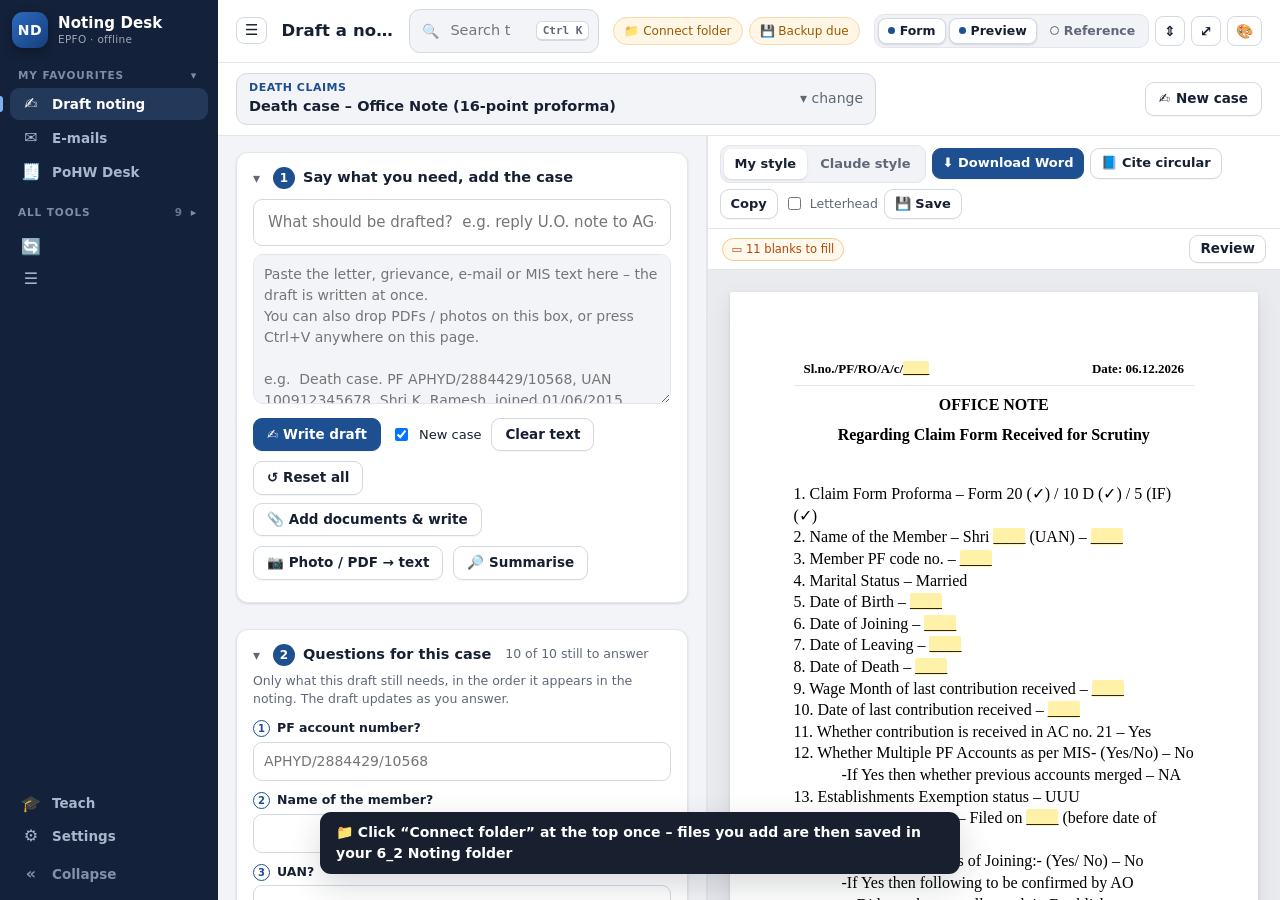
==== docs/Noting_Desk.html @ 1efc4e91 "Noting Desk iPhone app (PWA) with offline PC sync - Base: original Noting_Desk.html, unchanged, in s" ====
<!doctype html>
<html lang="en">
<head>
<meta charset="utf-8">
<meta name="viewport" content="width=device-width, initial-scale=1, viewport-fit=cover">
<meta name="theme-color" content="#173f7a">
<meta name="apple-mobile-web-app-capable" content="yes">
<meta name="mobile-web-app-capable" content="yes">
<meta name="apple-mobile-web-app-status-bar-style" content="default">
<meta name="apple-mobile-web-app-title" content="Noting Desk">
<meta name="format-detection" content="telephone=no">
<link rel="apple-touch-icon" href="icons/apple-touch-icon.png">
<link rel="icon" type="image/png" href="icons/icon-192.png">
<title>Noting Desk</title>
<style>
:root{
  --bg:#f3f1ec; --panel:#ffffff; --ink:#1d2433; --muted:#667085; --line:#dcd8cf;
  --accent:#1f4e79; --accent-2:#e8eef6; --ok:#1e7a4c; --warn:#a15c00; --chip:#f6f4ef;
  --paper:#ffffff; --paper-ink:#000;
}
@media (prefers-color-scheme: dark){
  :root:not([data-theme="light"]){
    --bg:#15181e; --panel:#1d2129; --ink:#e7e9ee; --muted:#9aa3b2; --line:#2e3440;
    --accent:#7fb0e6; --accent-2:#22324a; --ok:#5cc58f; --warn:#e3a54a; --chip:#252a34;
  }
}
:root[data-theme="dark"]{
  --bg:#15181e; --panel:#1d2129; --ink:#e7e9ee; --muted:#9aa3b2; --line:#2e3440;
  --accent:#7fb0e6; --accent-2:#22324a; --ok:#5cc58f; --warn:#e3a54a; --chip:#252a34;
}
*{box-sizing:border-box}
html,body{margin:0;height:100%}
body{background:var(--bg);color:var(--ink);font:14px/1.45 "Segoe UI",system-ui,-apple-system,Roboto,Arial,sans-serif}
button,input,select,textarea{font:inherit;color:inherit}
header.top{display:flex;align-items:center;gap:12px;padding:10px 16px;background:var(--panel);border-bottom:1px solid var(--line);position:sticky;top:0;z-index:20}
.brand{font-weight:700;letter-spacing:.2px;font-size:16px}
.brand small{display:block;font-weight:400;color:var(--muted);font-size:12px}
.modes{display:flex;gap:4px;background:var(--chip);border:1px solid var(--line);border-radius:10px;padding:3px;margin-left:auto}
.modes button{border:0;background:transparent;padding:6px 12px;border-radius:8px;cursor:pointer;color:var(--muted)}
.modes button.on{background:var(--panel);color:var(--ink);box-shadow:0 1px 2px rgba(0,0,0,.08);font-weight:600}
.iconbtn{border:1px solid var(--line);background:var(--panel);border-radius:8px;padding:6px 10px;cursor:pointer}
.app{display:grid;grid-template-columns:260px minmax(340px,1fr) minmax(420px,1.15fr);gap:0;height:calc(100vh - 57px)}
.app.ibbmode{display:none}
#nav{border-right:1px solid var(--line);overflow:auto;background:var(--panel);padding:10px}
#nav input{width:100%;padding:8px 10px;border:1px solid var(--line);border-radius:8px;background:var(--bg);margin-bottom:8px}
.cat{margin:8px 0 2px;font-size:11px;font-weight:700;text-transform:uppercase;letter-spacing:.6px;color:var(--muted)}
.tpl{display:block;width:100%;text-align:left;border:0;background:transparent;padding:6px 8px;border-radius:7px;cursor:pointer;font-size:13px}
.tpl:hover{background:var(--chip)}
.tpl.on{background:var(--accent-2);color:var(--accent);font-weight:600}
#formPane{overflow:auto;padding:14px 18px 90px}
#formPane h2{margin:0 0 2px;font-size:17px}
#formPane .desc{color:var(--muted);margin:0 0 12px;font-size:12.5px}
#form{display:grid;grid-template-columns:repeat(4,minmax(0,1fr));gap:10px 12px}
.fld{grid-column:span 4;min-width:0}
.fld.w-h{grid-column:span 2}.fld.w-q{grid-column:span 1}.fld.w-tq{grid-column:span 3}
.fld>label{display:block;font-size:12px;font-weight:600;color:var(--muted);margin-bottom:3px}
.fld .sh{color:var(--accent);margin-left:4px;font-size:9px;vertical-align:middle}
.fld input[type=text],.fld input[type=date],.fld input[type=number],.fld select,.fld textarea{width:100%;padding:7px 9px;border:1px solid var(--line);border-radius:7px;background:var(--panel)}
.fld textarea{min-height:62px;resize:vertical}
.fld textarea.auto{background:var(--bg)}
.autobar{display:flex;gap:6px;margin-top:3px}
.autobar button{font-size:11.5px;border:1px solid var(--line);background:var(--panel);border-radius:6px;padding:2px 8px;cursor:pointer;color:var(--muted)}
.chk{display:flex;gap:8px;align-items:flex-start;cursor:pointer;font-size:13px}
.chk input{margin-top:3px}
.multi{display:flex;flex-wrap:wrap;gap:6px 14px}
.rowsbox{border:1px solid var(--line);border-radius:8px;overflow:auto;background:var(--panel)}
.rowsbox table{border-collapse:collapse;width:100%;min-width:480px}
.rowsbox th{font-size:11px;text-align:left;color:var(--muted);font-weight:600;padding:5px 6px;background:var(--chip);border-bottom:1px solid var(--line)}
.rowsbox td{padding:3px 4px;border-bottom:1px solid var(--line);vertical-align:top}
.rowsbox td input,.rowsbox td textarea{width:100%;border:1px solid transparent;border-radius:5px;padding:5px 6px;background:transparent;min-width:70px}
.rowsbox td textarea{min-height:52px;min-width:180px}
.rowsbox td input:focus,.rowsbox td textarea:focus{border-color:var(--accent);outline:0;background:var(--panel)}
.rowsbox .rm{border:0;background:transparent;cursor:pointer;color:var(--muted);font-size:16px}
.addrow{margin:6px;border:1px dashed var(--line);background:transparent;border-radius:6px;padding:4px 10px;cursor:pointer;color:var(--accent)}
.preset{font-size:11.5px;margin-top:2px;width:100%;border:1px solid var(--line);border-radius:5px;background:var(--chip)}
.obs{border:1px solid var(--line);border-radius:8px;background:var(--panel);max-height:420px;overflow:auto}
.obs .it{padding:6px 9px;border-bottom:1px solid var(--line)}
.obs .it textarea{width:100%;margin-top:5px;min-height:50px;border:1px solid var(--line);border-radius:6px;padding:6px}
.obs .more{padding:8px}
.obs .more textarea{width:100%;min-height:54px;border:1px solid var(--line);border-radius:6px;padding:6px}
#prevPane{border-left:1px solid var(--line);display:flex;flex-direction:column;min-width:0;background:#e9e6df}
@media (prefers-color-scheme: dark){:root:not([data-theme="light"]) #prevPane{background:#0f1115}}
:root[data-theme="dark"] #prevPane{background:#0f1115}
.ptools{display:flex;gap:8px;align-items:center;padding:8px 12px;background:var(--panel);border-bottom:1px solid var(--line);flex-wrap:wrap}
.btn{border:1px solid var(--line);background:var(--panel);padding:7px 12px;border-radius:8px;cursor:pointer;font-weight:600}
.btn.pri{background:var(--accent);border-color:var(--accent);color:#fff}
:root[data-theme="dark"] .btn.pri{color:#0d1726}
@media (prefers-color-scheme: dark){:root:not([data-theme="light"]) .btn.pri{color:#0d1726}}
.banner{display:none;padding:7px 12px;background:#fff4e0;color:#7a4a00;font-size:12.5px;border-bottom:1px solid #f0d9a8}
.banner.show{display:flex;gap:10px;align-items:center}
.banner button{border:1px solid #d9b46a;background:#fff;border-radius:6px;padding:3px 8px;cursor:pointer}
.pscroll{overflow:auto;padding:18px;flex:1}
.page{background:var(--paper);color:var(--paper-ink);width:100%;max-width:794px;margin:0 auto;padding:60px 64px;box-shadow:0 1px 4px rgba(0,0,0,.18);font:12pt/1.35 "Times New Roman",Times,serif;outline:0;min-height:600px}
.page p{margin:0 0 6pt}
.page p.tight{margin:0}
.page .al-r{text-align:right}.page .al-c{text-align:center}.page .al-j{text-align:justify}
.page .b{font-weight:bold}.page .u{text-decoration:underline}
.page .fi{text-indent:.5in}
.page .ind{padding-left:.5in}
.page .sub{padding-left:1in;text-indent:-.5in}
.page .li{padding-left:.5in;text-indent:-.25in}
.page .li .num{display:inline-block;width:.25in;text-indent:0}
.page .lr{display:flex;justify-content:space-between;gap:20px}
.page table{border-collapse:collapse;width:100%;margin:4pt 0 8pt;font-size:11.5pt}
.page td{border:1px solid #000;padding:2px 5px;vertical-align:top}
.page td.th{font-weight:bold;text-align:center}
.page .pb{border-top:2px dashed #b7b0a3;margin:22px -64px;position:relative;height:0}
.page .pb::after{content:"page break";position:absolute;top:-9px;left:50%;transform:translateX(-50%);background:#fff;color:#8a8273;font:11px sans-serif;padding:0 6px}
.toast{position:fixed;bottom:22px;left:50%;transform:translateX(-50%);background:#1d2433;color:#fff;padding:8px 14px;border-radius:8px;opacity:0;transition:.25s;pointer-events:none;z-index:50}
.toast.show{opacity:1}
#mobNav,.mtabs{display:none}
dialog{border:1px solid var(--line);border-radius:12px;background:var(--panel);color:var(--ink);max-width:560px;width:92vw;padding:18px}
dialog::backdrop{background:rgba(0,0,0,.35)}
dialog.wide{max-width:780px}
.dyt{border-collapse:collapse;width:100%;font-size:13px;background:var(--panel);border:1px solid var(--line);border-radius:10px;overflow:hidden}.dyt th{text-align:left;font-size:11.5px;text-transform:uppercase;letter-spacing:.03em;color:var(--muted);padding:7px 8px;border-bottom:1px solid var(--line);background:var(--bg)}.dyt td{padding:6px 8px;border-bottom:1px solid var(--line);vertical-align:top}.dyt tr.nd td{border-top:2px solid var(--line)}
.dye td[contenteditable]:focus{outline:2px solid var(--accent);outline-offset:-2px;background:var(--bg)}.dyt .rm{border:0;background:none;color:var(--muted);font-size:16px;cursor:pointer}
.dystats{display:grid;grid-template-columns:repeat(auto-fit,minmax(130px,1fr));gap:10px;margin:0 0 6px}.dystats div{background:var(--panel);border:1px solid var(--line);border-radius:10px;padding:10px 12px}.dystats b{display:block;font-size:20px}.dystats span{font-size:12px;color:var(--muted)}
#dyBody h4{margin:18px 0 6px;font-size:14px}.dybar{display:grid;grid-template-columns:minmax(150px,300px) 1fr 90px;gap:10px;align-items:center;font-size:13px;margin:3px 0}.dyb{height:10px;background:var(--line);border-radius:6px;overflow:hidden}.dyb i{display:block;height:100%;background:var(--accent);border-radius:6px}.dyn{color:var(--muted);font-size:12.5px}
.midgrid{display:grid;grid-template-columns:110px 1fr 100px 1fr;gap:10px}.midr{display:flex;gap:10px;align-items:center;flex-wrap:wrap;padding:7px 0;border-bottom:1px solid var(--line)}.midr code{font:600 16px ui-monospace,Consolas,monospace;letter-spacing:.04em;background:var(--bg);padding:4px 8px;border-radius:6px;border:1px solid var(--line)}
.rjgrid{display:grid;grid-template-columns:1fr 1.05fr;gap:18px}.rjr{display:flex;gap:4px;align-items:flex-start}.rjb{flex:1;text-align:left;border:1px solid var(--line);background:var(--bg);color:var(--ink);border-radius:8px;padding:7px 9px;margin:2px 0;font-size:12.5px;cursor:pointer;line-height:1.35}.rjb:hover{border-color:var(--accent)}.rjr .rm{border:0;background:none;color:var(--muted);font-size:16px;cursor:pointer}
@media(max-width:760px){.rjgrid,.midgrid{grid-template-columns:1fr}.dybar{grid-template-columns:1fr 80px 70px}}

.lrow{display:flex;gap:8px;align-items:flex-start;border-bottom:1px solid var(--line);padding:6px 0;font-size:13px}
.selx select{width:100%}
.qcmd{width:100%;padding:9px 10px;border:1px solid var(--line);border-radius:8px;background:var(--bg);color:var(--ink);margin:0 0 8px;font-size:14px}
dialog label{display:block;font-size:12px;font-weight:600;color:var(--muted);margin:8px 0 3px}
dialog input,dialog textarea{width:100%;padding:7px 9px;border:1px solid var(--line);border-radius:7px;background:var(--bg)}
dialog textarea{min-height:140px;font-family:Consolas,monospace;font-size:12.5px}
.drow{display:flex;gap:8px;justify-content:flex-end;margin-top:14px;flex-wrap:wrap}
/* checks */
.page .blank{background:#fff1a8;border-radius:2px}
.fld.bad input,.fld.bad select,.fld.bad textarea{border-color:#d92d20!important;background:#fff6f5}
.fld.warn input,.fld.warn select,.fld.warn textarea{border-color:#dc8a00!important}
.fmsg{font-size:11.5px;margin-top:3px;color:#b54708}
.fmsg.err{color:#b42318}.fmsg.info{color:var(--muted)}
.chkbar{display:flex;align-items:center;gap:8px;padding:6px 12px;font-size:12.5px;border-bottom:1px solid var(--line);background:var(--panel);flex-wrap:wrap}
.chkbar .pill{padding:2px 9px;border-radius:999px;border:1px solid var(--line);background:var(--chip)}
.chkbar .pill.ok{color:var(--ok);border-color:#a6dcbf}
.chkbar .pill.w{color:#b54708;border-color:#f3c98b;background:#fff8ec}
.chkbar .pill.e{color:#b42318;border-color:#f5b5ae;background:#fff4f2}
.chkbar button{margin-left:auto}
#review{display:none;max-height:42vh;overflow:auto;background:var(--panel);border-bottom:1px solid var(--line);padding:8px 12px}
#review.show{display:block}
.ri{display:flex;gap:10px;align-items:flex-start;padding:7px 0;border-bottom:1px dashed var(--line);font-size:12.5px}
.ri .tag{flex:0 0 auto;font-size:10.5px;font-weight:700;text-transform:uppercase;padding:1px 6px;border-radius:5px;background:var(--chip);color:var(--muted)}
.ri .tag.e{background:#fee4e2;color:#b42318}.ri .tag.w{background:#fef0c7;color:#b54708}.ri .tag.g{background:#e0eaff;color:#2f4fb3}
.ri .body{flex:1;min-width:0}.ri .ctx{color:var(--muted);font-size:11.5px;margin-top:2px;word-break:break-word}
.ri button{flex:0 0 auto;font-size:11.5px;border:1px solid var(--line);background:var(--panel);border-radius:6px;padding:2px 8px;cursor:pointer}
.flash{animation:fl 1.4s}
@keyframes fl{0%,60%{background:#fff1a8}100%{background:transparent}}
/* history */
#hist{display:none;padding:14px 18px 100px;max-width:1100px;margin:0 auto}
#hist.show{display:block}
.htools{display:flex;gap:8px;flex-wrap:wrap;align-items:center}
.htools input,.htools select{padding:7px 9px;border:1px solid var(--line);border-radius:7px;background:var(--panel)}
.htools input[type=search]{flex:1;min-width:200px}
.hitem{display:flex;gap:12px;align-items:flex-start;padding:10px 0;border-bottom:1px solid var(--line)}
.hitem .when{flex:0 0 92px;font-size:12px;color:var(--muted)}
.hitem .what{flex:1;min-width:0}
.hitem .what b{display:block}
.hitem .what .meta{font-size:12px;color:var(--muted)}
.hitem .what .snip{font-size:12px;color:var(--muted);margin-top:3px;overflow:hidden;text-overflow:ellipsis;white-space:nowrap}
.hitem .acts{display:flex;gap:6px;flex-wrap:wrap}
.hitem .acts button{font-size:12px;padding:4px 9px}
.badge{font-size:10.5px;padding:1px 6px;border-radius:5px;background:var(--accent-2);color:var(--accent);margin-left:6px;font-weight:600}
@media (max-width:900px){.hitem{flex-wrap:wrap}.hitem .when{flex-basis:100%}}
/* IBB */
#ibb{display:none;padding:14px 18px 100px;max-width:1280px;margin:0 auto}
#ibb.show{display:block}
.card{background:var(--panel);border:1px solid var(--line);border-radius:12px;padding:14px;margin-bottom:14px}
.card h3{margin:0 0 10px;font-size:15px;display:flex;align-items:center;gap:10px;flex-wrap:wrap}
.grid4{display:grid;grid-template-columns:repeat(6,minmax(0,1fr));gap:10px}
.grid4 .fld{grid-column:span 1}
.grid4 .fld.w-2{grid-column:span 2}
.ibbt{overflow:auto}
.ibbt table{border-collapse:collapse;width:100%;min-width:860px;font-size:12.5px}
.ibbt th,.ibbt td{border:1px solid var(--line);padding:3px 5px;text-align:right;white-space:nowrap}
.ibbt th{background:var(--chip);font-size:11.5px;color:var(--muted);text-align:center}
.ibbt td.l{text-align:left}
.ibbt td input{width:100%;min-width:72px;border:0;background:transparent;text-align:right;padding:3px 2px}
.ibbt td input.rem{text-align:left;min-width:100px}
.ibbt td input:focus{outline:1px solid var(--accent);background:var(--panel)}
.ibbt tr.calc td{background:var(--chip);font-weight:600}
.ibbt td.ro{color:var(--muted)}
.rate{width:70px;padding:3px 6px;border:1px solid var(--line);border-radius:6px;background:var(--panel);text-align:right}
.sumgrid{display:flex;flex-wrap:wrap;gap:10px}
.stat{background:var(--chip);border:1px solid var(--line);border-radius:10px;padding:8px 12px;min-width:150px}
.stat b{display:block;font-size:18px}
.stat span{font-size:11.5px;color:var(--muted)}
.collapse{border:0;background:transparent;cursor:pointer;color:var(--accent);font-size:12.5px}
.hint{color:var(--muted);font-size:12px;margin:4px 0 0}
#styleSw{display:flex;gap:2px;background:var(--chip);border:1px solid var(--line);border-radius:9px;padding:2px}
#styleSw button{border:0;background:transparent;padding:6px 11px;border-radius:7px;cursor:pointer;color:var(--muted);font-size:13px}
#styleSw button.on{background:var(--accent);color:#fff;font-weight:600}
/* circular check */
#qAdv select{width:100%;padding:6px 8px;border:1px solid var(--line);border-radius:7px;background:var(--panel);color:var(--ink);margin-bottom:8px}
.advq{padding:6px 0;border-top:1px dashed var(--line)}.advql{font-size:13px;margin-bottom:4px}
.advq input{width:140px;padding:5px 7px;border:1px solid var(--line);border-radius:6px;background:var(--bg);color:var(--ink)}
.seg{display:flex;gap:4px}.seg.wrap{flex-wrap:wrap}.seg button{border:1px solid var(--line);background:var(--panel);color:var(--ink);border-radius:14px;padding:3px 11px;font-size:12.5px;cursor:pointer}.seg button.on{background:var(--accent);border-color:var(--accent);color:#fff}
#advRes{margin-top:10px}.advout{font-weight:600;padding:8px 10px;border-radius:8px;background:var(--chip);display:flex;gap:8px;align-items:center;flex-wrap:wrap}
.advout select{width:auto!important;margin:0!important}.o-approve{border-left:4px solid var(--ok)}.o-reject{border-left:4px solid var(--bad)}.o-return,.o-merit{border-left:4px solid var(--warn)}.o-eo,.o-oic,.o-transfer,.o-part{border-left:4px solid var(--accent)}
.advr{font-size:13px;padding-left:20px;margin:8px 0}.advr li{margin:4px 0}.cref{font-size:11px}.advrec{font-size:13px;font-style:italic;margin:6px 0}
#advEdit{width:100%;min-height:110px;margin-top:6px;padding:8px;border:1px solid var(--line);border-radius:8px;background:var(--bg);color:var(--ink);font:13px/1.45 inherit}
.advc{margin-top:8px;font-size:12.5px}.advc details,.libi{border:1px solid var(--line);border-radius:8px;padding:6px 9px;margin:6px 0;background:var(--bg)}.advc summary,.libi summary{cursor:pointer}.advc ul,.libi ul{margin:6px 0;padding-left:18px}.vrf{font-size:11px;color:var(--warn);border:1px solid var(--warn);border-radius:10px;padding:0 6px}
.libr{border-bottom:1px solid var(--line);padding:7px 2px;font-size:13.5px}.libr.core{background:var(--chip)}.libm{display:flex;gap:8px;font-size:11.5px;color:var(--muted);margin-bottom:2px}.libd{border:1px solid var(--line);border-radius:10px;padding:0 6px}.libk{color:var(--ok);font-weight:600}.libt{color:var(--ink);text-decoration:none}.libt:hover{text-decoration:underline;color:var(--accent)}.libo{font-size:11.5px;margin-left:6px}.libr details{margin-top:4px;font-size:12.5px}
#kbBox summary{cursor:pointer;font-weight:600;font-size:13.5px}.kbh{border-top:1px solid var(--line);padding:7px 0;font-size:13px}.kbh .kbm{display:flex;gap:8px;flex-wrap:wrap;font-size:11.5px;color:var(--muted);align-items:center}.kbh .kbt{font-weight:600}.kbh mark{background:#ffe08a;color:inherit;padding:0 1px;border-radius:2px}.kbh p{margin:3px 0;line-height:1.45}.kbk{border:1px solid var(--line);border-radius:10px;padding:0 6px}#dlgAddC .chip{display:inline-block;border:1px solid var(--line);border-radius:12px;padding:1px 8px;margin:0 4px 4px 0;font-size:12px;background:var(--chip)}#dlgAddC .chip a{color:var(--muted);text-decoration:none;margin-left:4px}#dlgAddC input,#dlgAddC select,#dlgAddC textarea{font:inherit}#dlgLib select{padding:5px 7px;border:1px solid var(--line);border-radius:7px;background:var(--panel);color:var(--ink)}
/* summary + OCR */
.btn.sm{padding:3px 9px;font-size:12px}
#qSum{display:none}#qSum h3{display:flex;align-items:center;gap:8px}
.smrow{display:grid;grid-template-columns:92px 1fr;gap:8px;padding:6px 0;border-top:1px solid var(--line);font-size:13px}
.smrow:first-child{border-top:0}.smrow ol,.smrow ul{margin:0;padding-left:18px}.smrow li{margin:2px 0}.smrow ul.smd{list-style:none;padding:0}
.smk{font-size:11.5px;font-weight:700;color:var(--muted);text-transform:uppercase;letter-spacing:.4px;padding-top:2px}
.smrow.warn span:last-child{color:var(--warn)}
.ocrdlg{width:min(860px,96vw);max-height:94vh;border:1px solid var(--line);border-radius:12px;background:var(--panel);color:var(--ink);padding:16px}
.ocrdlg::backdrop{background:rgba(0,0,0,.45)}
.ocrdrop{border:2px dashed var(--line);border-radius:10px;padding:10px;margin:8px 0}.ocrdrop.on{border-color:var(--accent);background:var(--accent-2)}
#ocrThumbs{display:flex;flex-wrap:wrap;gap:8px;margin-top:8px}
.othumb{border:1px solid var(--line);border-radius:8px;padding:4px;background:var(--bg);display:flex;flex-direction:column;align-items:center;gap:4px}
.otext{width:150px;height:110px;overflow:hidden;font-size:10.5px;line-height:1.3;color:var(--muted);background:var(--panel);padding:4px;border-radius:4px}
.othumb canvas{display:block;max-width:150px;max-height:150px;background:#fff}
.obar{display:flex;gap:4px;align-items:center;font-size:11.5px;color:var(--muted)}.obar button{border:1px solid var(--line);background:var(--panel);border-radius:6px;cursor:pointer;padding:1px 7px;color:var(--ink)}
.oprog{display:none;height:6px;background:var(--chip);border-radius:4px;overflow:hidden;margin:6px 0}.oprog i{display:block;height:100%;width:0;background:var(--accent);transition:width .2s}
#ocrOut{width:100%;min-height:200px;margin-top:8px;padding:9px;border:1px solid var(--line);border-radius:8px;background:var(--bg);color:var(--ink);font:13px/1.45 inherit;resize:vertical}
/* quick write */
#qw{display:flex;flex-direction:column;gap:12px;margin-bottom:12px}
.qcard{background:var(--panel);border:1px solid var(--line);border-radius:10px;padding:12px 14px}
.qcard h3{margin:0 0 8px;font-size:14.5px;display:flex;align-items:center;gap:8px}
.qcard h4{margin:14px 0 6px;font-size:12.5px;color:var(--muted);text-transform:uppercase;letter-spacing:.5px}
.qstep{display:inline-grid;place-items:center;width:22px;height:22px;border-radius:50%;background:var(--accent);color:#fff;font-size:12px;font-weight:700}
#qText{width:100%;min-height:130px;resize:vertical;padding:9px 10px;border:1px solid var(--line);border-radius:8px;background:var(--bg);color:var(--ink);font:13px/1.45 inherit}
.qrow{display:flex;align-items:center;gap:10px;flex-wrap:wrap;margin-top:8px}
#qFound{margin-top:8px;display:flex;flex-wrap:wrap;gap:5px;align-items:center}
.qchip{font-size:11.5px;border:1px solid var(--line);background:var(--chip);border-radius:20px;padding:2px 9px}
.qchip b{color:var(--accent);font-weight:600;margin-right:3px}
.qtype{display:flex;flex-wrap:wrap;gap:6px;align-items:baseline;margin-bottom:6px}
#qSel{width:100%;padding:6px 8px;border:1px solid var(--line);border-radius:7px;background:var(--panel);color:var(--ink)}
#qList,#qChoice{display:flex;flex-direction:column;gap:10px}
.fld.q>label{font-size:13px;color:var(--ink);font-weight:600;display:flex;gap:7px;align-items:baseline}
.fld.q .qn{flex:none;display:inline-grid;place-items:center;min-width:19px;height:19px;border-radius:50%;border:1px solid var(--accent);color:var(--accent);font-size:11px}
.fld.q.done .qn{background:var(--ok);border-color:var(--ok);color:#fff}
.fld.q.done>label{color:var(--muted);font-weight:500}
#qType,#qAsk{display:none}
/* collapsible panes (desktop only) */
.phead{display:none}
@media (min-width:901px){
  .app{transition:grid-template-columns .18s ease}
  .phead{display:flex;position:sticky;top:0;z-index:6;justify-content:flex-end;margin:-4px 0 4px;pointer-events:none}
  #formPane .phead{margin:-10px -14px 0 0}
  #prevPane .phead{position:static;margin:0;padding:3px 6px 0;background:var(--panel)}
  .pmin{pointer-events:auto;border:1px solid var(--line);background:var(--panel);color:var(--muted);border-radius:6px;font-size:11.5px;padding:2px 8px;cursor:pointer;white-space:nowrap}
  .pmin:hover{background:var(--chip);color:var(--ink)}
  .mini{padding:0!important;overflow:hidden!important;display:block!important;background:var(--chip)}
  .mini>*:not(.phead){display:none!important}
  .mini .phead{display:block;position:static;margin:0!important;padding:0;height:100%;pointer-events:auto;background:transparent}
  .mini .pmin{width:100%;height:100%;border:0;border-radius:0;background:transparent;writing-mode:vertical-rl;font-size:12.5px;font-weight:600;letter-spacing:.4px;color:var(--accent)}
  .mini .pmin:hover{background:var(--accent-2)}
}
@media (max-width:1100px){.app{grid-template-columns:220px 1fr 1fr}}
@media (max-width:900px){
  .app{display:block;height:auto}
  #nav{display:none}
  #mobNav{display:block;padding:10px 16px 0}
  #mobNav select{width:100%;padding:9px;border:1px solid var(--line);border-radius:8px;background:var(--panel)}
  .mtabs{display:flex;gap:4px;padding:10px 16px 0}
  .mtabs button{flex:1;padding:8px;border:1px solid var(--line);background:var(--panel);border-radius:8px;cursor:pointer}
  .mtabs button.on{background:var(--accent-2);color:var(--accent);font-weight:700;border-color:var(--accent)}
  #formPane{padding:12px 16px 90px}
  #prevPane{display:none;border-left:0;min-height:70vh}
  body.prev #formPane{display:none} body.prev #prevPane{display:flex}
  .page{padding:26px 20px;font-size:11pt}
  .page .pb{margin:22px -20px}
  #form{grid-template-columns:repeat(2,minmax(0,1fr))}
  .fld,.fld.w-tq{grid-column:span 2}.fld.w-h{grid-column:span 2}.fld.w-q{grid-column:span 1}
  .grid4{grid-template-columns:repeat(2,minmax(0,1fr))}
  .grid4 .fld.w-2{grid-column:span 2}
  .ptools{position:sticky;top:57px;z-index:5}
  header.top{flex-wrap:wrap}
  .brand small{display:none}
  #ibb{padding:12px 16px 100px}
}

/* ---- Circular Library hub ---- */
.hub input[type=checkbox]{width:auto;padding:0}.hub label{display:inline-block;margin:0;font-size:13px}.hub .wgrid label,.hub .wl{display:block}.hub .hubhead label{display:inline}.hub textarea{font-family:inherit;font-size:14px}
.hub{max-width:none;width:min(1040px,96vw);height:min(92vh,900px);max-height:94vh;border:1px solid var(--line);border-radius:14px;background:var(--bg);color:var(--ink);padding:0;overflow:hidden}.hub[open]{display:flex;flex-direction:column}.hub::backdrop{background:rgba(0,0,0,.5)}
.hubhead{display:flex;align-items:center;gap:12px;padding:12px 18px;background:var(--panel);border-bottom:1px solid var(--line);flex-wrap:wrap}.hubhead h2{margin:0;font-size:19px}
.fchip{font-size:12.5px;border-radius:999px;padding:4px 6px 4px 12px;display:flex;gap:8px;align-items:center}.fchip.ok{background:#e4f5ea;color:#14633a}.fchip.warn{background:#fff1d6;color:#8a5a00;padding:4px 10px}.fchip .lk{border:0;background:none;color:inherit;text-decoration:underline;cursor:pointer;font:inherit}
.hubtabs{display:flex;gap:6px;padding:10px 18px 0;background:var(--panel)}.hubtabs button{border:1px solid var(--line);border-bottom:0;background:var(--bg);color:var(--muted);padding:9px 16px;border-radius:10px 10px 0 0;font:600 14px inherit;cursor:pointer}.hubtabs button.on{background:var(--bg);color:var(--ink);box-shadow:0 2px 0 var(--bg)}
.hubnote{margin:10px 18px 0;padding:10px 12px;border-radius:10px;background:#fff1d6;color:#6d4700;font-size:13.5px}
.hubbody{flex:1;overflow:auto;padding:14px 18px 20px}
.srch{display:flex;gap:10px;align-items:center}.srch input{flex:1;padding:13px 14px;font-size:16px;border:2px solid var(--line);border-radius:12px;background:var(--panel);color:var(--ink)}.srch input:focus{outline:none;border-color:var(--accent)}
.seg{display:inline-flex;border:1px solid var(--line);border-radius:10px;overflow:hidden}.seg button{border:0;background:var(--panel);color:var(--muted);padding:10px 14px;font:600 13px inherit;cursor:pointer}.seg button.on{background:var(--accent);color:#fff}
.chips{display:flex;gap:6px;flex-wrap:wrap;margin:10px 0}.chips button{border:1px solid var(--line);background:var(--panel);color:var(--ink);border-radius:999px;padding:5px 11px;font-size:13px;cursor:pointer}.chips button i{font-style:normal;color:var(--muted);font-size:11.5px;margin-left:3px}.chips button.on{background:var(--accent);border-color:var(--accent);color:#fff}.chips button.on i{color:#dbe8f5}
.tools{align-items:center;gap:14px;font-size:13px;color:var(--muted)}.tools select{margin-left:4px;padding:6px 8px;border:1px solid var(--line);border-radius:8px;background:var(--panel);color:var(--ink)}.tog{display:inline-flex;align-items:center;gap:6px;cursor:pointer;white-space:nowrap}
.lc{display:flex;gap:12px;padding:12px;margin:8px 0;border:1px solid var(--line);border-radius:12px;background:var(--panel)}.lc.core{border-left:4px solid #2e8b57}
.lcd{min-width:54px;text-align:center;border-right:1px solid var(--line);padding-right:12px;display:flex;flex-direction:column;justify-content:center;color:var(--muted);font-size:11.5px;line-height:1.25}.lcd b{font-size:22px;color:var(--ink)}
.lcb{flex:1;min-width:0}.lct{font-weight:600;font-size:14.5px;line-height:1.4}.lcm{display:flex;gap:6px;flex-wrap:wrap;align-items:center;margin:5px 0;font-size:12px}.lca{display:flex;gap:6px;flex-wrap:wrap;align-items:center}
.pill{border:1px solid var(--line);border-radius:999px;padding:1px 8px;font-size:11.5px;color:var(--muted)}.pill.ok{background:#e4f5ea;color:#14633a;border-color:#bfe3cd}.pill.own{background:#e8f0fb;color:#1d4f7a;border-color:#c5d8f2}.mut{color:var(--muted);font-size:12px}
.kp summary{cursor:pointer;font-size:13px;color:var(--accent);margin-top:4px}.kp ul{margin:4px 0 0 18px;padding:0;font-size:13px}
.btn.big{padding:11px 18px;font-size:15px}.btn.sm{padding:5px 10px;font-size:12.5px}
.wz{max-width:820px;margin:0 auto}.wstep{display:flex;gap:14px;padding:14px 0;border-bottom:1px solid var(--line)}.wn{width:32px;height:32px;border-radius:50%;background:var(--accent);color:#fff;display:flex;align-items:center;justify-content:center;font-weight:700;flex:none}.wb{flex:1;min-width:0}.wb h3{margin:4px 0 4px;font-size:16px}
.drop{display:flex;gap:10px;align-items:center;flex-wrap:wrap;padding:16px;border:2px dashed var(--line);border-radius:12px;background:var(--panel)}.drop.on{border-color:var(--accent);background:var(--chip)}
.wf{display:flex;justify-content:space-between;gap:10px;padding:6px 10px;margin-top:6px;border:1px solid var(--line);border-radius:8px;font-size:13.5px;background:var(--panel)}.wf .lk{border:0;background:none;color:#b42318;cursor:pointer;text-decoration:underline}
.wb textarea,.wb input,.wb select{width:100%;padding:9px 10px;border:1px solid var(--line);border-radius:8px;background:var(--panel);color:var(--ink);font:inherit;box-sizing:border-box}
.wgrid{display:grid;grid-template-columns:2fr 1fr 1.3fr;gap:10px}.wgrid label,.wl{display:block;font-size:12.5px;font-weight:600;color:var(--muted)}.wgrid input,.wgrid select,.wl input,.wl textarea{margin-top:3px;font-weight:400}.wl{margin-top:10px}
.wmsg{margin-top:8px;font-size:14px}@media(max-width:700px){.wgrid{grid-template-columns:1fr}.lc{flex-direction:column}.lcd{flex-direction:row;gap:6px;border-right:0;padding:0;justify-content:flex-start;align-items:baseline}}
.lhwrap{margin:0 0 10px}.lh{display:block;max-width:100%;height:auto;margin:0 auto}.lhbox{border:1px solid var(--line);border-radius:10px;padding:8px 12px;margin:8px 0}
/* ---------- visual refresh ---------- */
:root{--shadow:0 1px 2px rgba(16,24,40,.06),0 4px 14px rgba(16,24,40,.06);--ring:0 0 0 3px color-mix(in srgb,var(--accent) 22%,transparent)}
header.top{box-shadow:0 1px 0 var(--line),0 6px 18px rgba(16,24,40,.05);gap:10px;flex-wrap:nowrap}
.brand{display:flex;align-items:center;gap:10px;white-space:nowrap}.brand::before{content:"ND";display:grid;place-items:center;width:32px;height:32px;border-radius:9px;background:var(--accent);color:#fff;font-size:12.5px;font-weight:800;letter-spacing:.5px;flex:none}
:root[data-theme="dark"] .brand::before{color:#0d1726}
.modes{overflow-x:auto;scrollbar-width:none;border-radius:12px;padding:4px;min-width:0}.modes::-webkit-scrollbar{display:none}
.modes button{white-space:nowrap;border-radius:9px;padding:7px 12px;font-weight:500;transition:background .15s,color .15s}.modes button:hover{color:var(--ink);background:color-mix(in srgb,var(--panel) 60%,transparent)}
.modes button.on{color:var(--accent);box-shadow:var(--shadow)}
.iconbtn{white-space:nowrap;border-radius:9px;padding:7px 11px;font-weight:500;transition:border-color .15s,background .15s}.iconbtn:hover{border-color:var(--accent);background:var(--accent-2)}
.btn{border-radius:9px;transition:border-color .15s,background .15s,transform .05s,box-shadow .15s}.btn:hover{border-color:var(--accent)}.btn:active{transform:translateY(1px)}
.btn.pri{box-shadow:0 1px 2px rgba(16,24,40,.18)}.btn.pri:hover{filter:brightness(1.08)}.btn:disabled{opacity:.55;cursor:default}
button:focus-visible,select:focus-visible,a:focus-visible{outline:0;box-shadow:var(--ring)}
input:focus,textarea:focus,select:focus{outline:0;border-color:var(--accent)!important;box-shadow:var(--ring)}
#page:focus,#page *:focus{box-shadow:none}
.qcard{border-radius:12px;box-shadow:var(--shadow);padding:14px 16px}.qcard+.qcard{margin-top:12px}
.qcmd{border:1.5px solid color-mix(in srgb,var(--accent) 45%,var(--line));font-weight:500;padding:11px 12px;border-radius:10px;background:var(--panel)}
.qcmd::placeholder{font-weight:400}
#nav{padding:12px 10px}.tpl{position:relative;border-radius:8px;padding:7px 10px;transition:background .12s}.tpl.on{box-shadow:inset 3px 0 0 var(--accent)}
.cat{margin:14px 0 4px;padding-left:4px}
.toast{bottom:26px;padding:10px 16px;border-radius:10px;box-shadow:0 8px 28px rgba(0,0,0,.25);font-weight:500;max-width:min(92vw,640px)}
dialog{border-radius:14px;box-shadow:0 24px 60px rgba(0,0,0,.28)}dialog::backdrop{background:rgba(15,20,30,.45);backdrop-filter:blur(2px)}
.hubtabs button.on{color:var(--accent)}
*{scrollbar-width:thin;scrollbar-color:color-mix(in srgb,var(--muted) 45%,transparent) transparent}
kbd{font:600 11px ui-monospace,Consolas,monospace;border:1px solid var(--line);border-bottom-width:2px;border-radius:5px;padding:1px 5px;background:var(--bg);color:var(--muted)}
.keys{display:flex;gap:14px;flex-wrap:wrap;font-size:12px;color:var(--muted);margin:10px 2px 0}
@media(max-width:1250px){.brand small{display:none}.iconbtn{padding:7px 9px}}
@media(min-width:901px){.app{height:calc(100vh - 65px)}}
@media(max-width:900px){header.top{flex-wrap:wrap}.modes{order:3;flex-basis:100%;margin-left:0}.brand{margin-right:auto}}
#dlgSet .tog{display:inline-flex;gap:6px;align-items:center}
/* ---- rejection reasons: sentence with blank boxes ---- */
.rjb{position:relative;font-size:12px!important;padding:8px 10px!important}.rjb.on{border-color:var(--accent)!important;background:var(--chip)!important;box-shadow:0 0 0 2px color-mix(in srgb,var(--accent) 22%,transparent)}
.rjn{display:inline-block;margin-left:6px;font-size:10.5px;font-weight:600;color:var(--accent);background:var(--panel);border:1px solid var(--line);border-radius:10px;padding:0 7px;white-space:nowrap}
.rjsent{font-size:15px;line-height:2.3;font-weight:500;letter-spacing:.01em;background:var(--bg);border:1px solid var(--line);border-radius:12px;padding:12px 16px;text-transform:uppercase}
.rjf{display:inline-flex;flex-direction:column;vertical-align:middle;line-height:1;margin:0 3px;text-transform:none}
.rjf small{font-size:9.5px;color:var(--muted);text-align:center;margin-top:2px;white-space:nowrap}
.rjin{font:inherit;font-size:15px!important;font-weight:600;text-align:center;padding:4px 6px!important;border:0!important;border-bottom:2px solid var(--accent)!important;border-radius:5px 5px 0 0!important;background:#fff6c8!important;color:#1a1a1a!important;width:auto;min-width:0}
.rjin:focus{outline:0;background:#ffeb85!important}.rjin::placeholder{font-weight:400;color:#9a8a3c;font-size:12px}
.rjempty{padding:26px 18px;border:1px dashed var(--line);border-radius:12px;color:var(--muted);font-size:13.5px;line-height:1.6}.rjempty b{color:var(--ink)}

/* ---- layout pass 2 ---- */
@media (min-width:1300px){
 #qList{display:grid!important;grid-template-columns:1fr 1fr;gap:12px 16px}
 #qList .fld.q{grid-column:auto}
 #qList .fld.q.w-f,#qList .fld.q:has(table),#qList .fld.q:has(textarea),#qList .fld.q:has(.opts),#qList .fld.q:has(.chk),#qList .fld.q.w-tq{grid-column:1/-1}
}
.fld.q>label{font-size:12.5px;margin-bottom:4px}
.fld.q .qn{min-width:17px;height:17px;font-size:10px}
.fld.q input[type=text],.fld.q input[type=date],.fld.q select,.fld.q textarea{padding:8px 10px;font-size:14px}
.fld.q.done input,.fld.q.done select{background:color-mix(in srgb,var(--ok) 7%,var(--panel))}
.qcard{border-radius:14px}
#qCmd{font-size:15px;padding:11px 14px}
.qrow .btn:not(.pri){background:transparent}
.btn{transition:background .12s,border-color .12s,transform .05s}.btn:active{transform:translateY(1px)}
header.top .btn{padding:6px 10px;font-size:13px}


/* =====================================================================
   NOTING DESK 2 — new shell & theme (layered over the engine styles)
   ===================================================================== */
body.nd2{
  --bg:#f3f4f7; --panel:#ffffff; --ink:#172033; --muted:#5f6878; --line:#e2e5eb; --line2:#d3d8e1;
  --accent:#1d4f91; --accent-2:#e8f0fb; --accent-ink:#0f3466; --ok:#167a48; --warn:#9a5a00; --bad:#b42318;
  --chip:#f1f3f7; --rail:#13213b; --rail-ink:#aab6cc; --hl:#fff3c4; --gold:#d99a1e;
  --r:12px; --sh:0 1px 2px rgba(16,24,40,.06),0 1px 3px rgba(16,24,40,.08); --sh2:0 12px 32px rgba(16,24,40,.16);
  font:14px/1.5 "Segoe UI Variable Text","Segoe UI",system-ui,-apple-system,Roboto,Arial,sans-serif;
  background:var(--bg);color:var(--ink);overflow:hidden
}
@media (prefers-color-scheme: dark){
  body.nd2:not([data-theme="light"]){--bg:#11151c;--panel:#1a1f29;--ink:#e6e9ef;--muted:#98a2b3;--line:#2a313d;--line2:#353d4b;--accent:#7fb0ee;--accent-2:#1f2f47;--accent-ink:#bcd6f7;--chip:#222937;--rail:#0b1220;--hl:#4a3f12}
}
body.nd2 *{scrollbar-width:thin;scrollbar-color:#c3c9d4 transparent}
body.nd2 header.top,body.nd2 #mobNav,body.nd2 #nav,body.nd2 .pmin,body.nd2 .phead{display:none!important}

/* ---------- shell ---------- */
#shell{display:grid;grid-template-columns:78px 1fr;height:100vh}
#rail{background:var(--rail);display:flex;flex-direction:column;align-items:stretch;padding:10px 6px;gap:2px;overflow:auto}
#rail .logo{width:40px;height:40px;margin:2px auto 12px;border-radius:11px;background:linear-gradient(135deg,#2c6ac0,#173f7a);color:#fff;font-weight:800;font-size:15px;line-height:40px;text-align:center;letter-spacing:.5px;box-shadow:0 4px 12px rgba(0,0,0,.3)}
#rail button{border:0;background:transparent;color:var(--rail-ink);border-radius:10px;padding:8px 2px 7px;cursor:pointer;display:flex;flex-direction:column;align-items:center;gap:2px;font-family:inherit;font-weight:600;font-size:11px;line-height:1.15;position:relative}
#rail button i{font-style:normal;font-size:19px;line-height:1;filter:saturate(.85)}
#rail button:hover{background:rgba(255,255,255,.07);color:#fff}
#rail button.on{background:rgba(127,176,238,.16);color:#fff}
#rail button.on::before{content:"";position:absolute;left:-6px;top:10px;bottom:10px;width:3px;border-radius:0 3px 3px 0;background:#7fb0ee}
#rail .sp{flex:1}
#rail .badge{position:absolute;top:3px;right:9px;background:var(--gold);color:#1b1300;border-radius:9px;font-weight:700;font-size:10px;line-height:16px;min-width:16px;padding:0 4px}
#mainCol{display:flex;flex-direction:column;min-width:0;height:100vh}
#topbar{display:flex;align-items:center;gap:14px;padding:9px 18px;background:var(--panel);border-bottom:1px solid var(--line);min-height:58px;position:relative;z-index:30}
.tb-title{min-width:150px}
.tb-title b{display:block;font-size:16.5px;letter-spacing:.1px}
.tb-title small{display:block;color:var(--muted);font-size:12px;margin-top:-1px}
#gsWrap{flex:1;max-width:760px;margin:0 auto;position:relative}
#gs{width:100%;padding:10px 74px 10px 40px;border:1px solid var(--line2);border-radius:11px;background:var(--bg);font-size:14.5px;outline:0;transition:.15s}
#gs:focus{background:var(--panel);border-color:var(--accent);box-shadow:0 0 0 4px var(--accent-2)}
.gsi{position:absolute;left:13px;top:50%;transform:translateY(-50%);opacity:.6;pointer-events:none}
#gsWrap>kbd{position:absolute;right:10px;top:50%;transform:translateY(-50%);font-weight:600;font-size:11px;color:var(--muted);background:var(--panel);border:1px solid var(--line2);border-bottom-width:2px;border-radius:6px;padding:2px 6px;pointer-events:none}
#gsPanel{position:absolute;left:0;right:0;top:calc(100% + 6px);background:var(--panel);border:1px solid var(--line2);border-radius:14px;box-shadow:var(--sh2);max-height:min(72vh,640px);overflow:auto;padding:6px}
#gsPanel .gsg{font-weight:700;font-size:10.5px;text-transform:uppercase;letter-spacing:.7px;color:var(--muted);padding:9px 10px 4px}
#gsPanel .gsr{display:flex;align-items:flex-start;gap:10px;padding:8px 10px;border-radius:9px;cursor:pointer}
#gsPanel .gsr.on,#gsPanel .gsr:hover{background:var(--accent-2)}
#gsPanel .gsr .ic{width:26px;height:26px;border-radius:7px;background:var(--chip);display:grid;place-items:center;flex:none;font-size:14px}
#gsPanel .gsr .tx{flex:1;min-width:0}
#gsPanel .gsr .t1{font-weight:600;white-space:nowrap;overflow:hidden;text-overflow:ellipsis}
#gsPanel .gsr .t2{color:var(--muted);font-size:12.5px;display:-webkit-box;-webkit-line-clamp:2;-webkit-box-orient:vertical;overflow:hidden}
#gsPanel .gsr .act{flex:none;display:flex;gap:4px;align-self:center}
#gsPanel .gsfoot{display:flex;gap:14px;color:var(--muted);font-size:11.5px;padding:8px 10px 4px;border-top:1px solid var(--line);margin-top:4px}
#gsPanel mark,.cv mark,.cd mark{background:var(--hl);color:inherit;border-radius:2px;padding:0 1px}
#tbChips{display:flex;gap:6px;align-items:center}
.chipx{display:inline-flex;align-items:center;gap:6px;border:1px solid var(--line);background:var(--chip);border-radius:20px;padding:4px 10px;font-size:12px;color:var(--muted);white-space:nowrap;cursor:default}
.chipx.ok{color:var(--ok);background:#e9f7ef;border-color:#c3e8d2}
.chipx.warn{color:var(--warn);background:#fff6e5;border-color:#f3dcae;cursor:pointer}
.dot{width:7px;height:7px;border-radius:50%;background:currentColor;display:inline-block}

#views{flex:1;min-height:0;position:relative}
.view{display:none;height:100%;overflow:auto}
.view.on{display:block}
#vDraft.on{display:flex;flex-direction:column;overflow:hidden}

/* ---------- common controls ---------- */
body.nd2 .btn{border:1px solid var(--line2);background:var(--panel);color:var(--ink);border-radius:9px;padding:7px 13px;font-weight:600;font-size:13.5px;cursor:pointer;transition:background .12s,border-color .12s;box-shadow:0 1px 1px rgba(16,24,40,.04);text-decoration:none;display:inline-flex;align-items:center;gap:6px;line-height:1.3}
body.nd2 .btn:hover{border-color:#b7c0ce;background:#fafbfc}
body.nd2 .btn.pri{background:var(--accent);border-color:var(--accent);color:#fff}
body.nd2 .btn.pri:hover{background:#174379}
body.nd2 .btn.sm{padding:4px 10px;font-size:12.5px;border-radius:8px}
body.nd2 .btn.ghost{border-color:transparent;background:transparent;box-shadow:none}
body.nd2 .btn.ghost:hover{background:var(--chip)}
body.nd2 .btn:disabled{opacity:.5;cursor:default}
body.nd2 .btn.ok{background:#e9f7ef;border-color:#bfe3cf;color:var(--ok)}
body.nd2 .hint{color:var(--muted);font-size:12.5px}
body.nd2 input[type=text],body.nd2 input[type=search],body.nd2 input[type=date],body.nd2 input[type=number],body.nd2 select,body.nd2 textarea{border:1px solid var(--line2);border-radius:9px;background:var(--panel);color:var(--ink);padding:7px 10px}
body.nd2 input:focus,body.nd2 select:focus,body.nd2 textarea:focus{outline:0;border-color:var(--accent);box-shadow:0 0 0 3px var(--accent-2)}
.seg2{display:inline-flex;background:var(--chip);border:1px solid var(--line);border-radius:10px;padding:3px;gap:2px}
.seg2 button{border:0;background:transparent;padding:5px 12px;border-radius:7px;cursor:pointer;color:var(--muted);font-weight:600;font-size:13px}
.seg2 button.on{background:var(--panel);color:var(--ink);box-shadow:var(--sh)}
.pill2{display:inline-flex;align-items:center;gap:4px;font-size:11.5px;font-weight:600;padding:2px 8px;border-radius:20px;background:var(--chip);color:var(--muted);border:1px solid var(--line)}
.pill2.b{background:var(--accent-2);color:var(--accent-ink);border-color:#cfe0f6}
.pill2.g{background:#e9f7ef;color:var(--ok);border-color:#c3e8d2}
.pill2.y{background:#fff6e5;color:var(--warn);border-color:#f3dcae}
.empty{padding:40px 20px;text-align:center;color:var(--muted)}
.empty b{display:block;color:var(--ink);font-size:15px;margin-bottom:4px}

/* ---------- DRAFT view ---------- */
.dhead{display:flex;align-items:center;gap:12px;padding:10px 18px;background:var(--panel);border-bottom:1px solid var(--line);flex-wrap:wrap}
.tplbtn{display:flex;align-items:center;gap:10px;border:1px solid var(--line2);background:var(--bg);border-radius:11px;padding:6px 12px;cursor:pointer;text-align:left;min-width:0;max-width:640px;flex:1}
.tplbtn:hover{border-color:var(--accent)}
.tplbtn .tx{min-width:0;flex:1}
.tplbtn small{display:block;font-size:11px;font-weight:700;letter-spacing:.5px;text-transform:uppercase;color:var(--accent)}
.tplbtn b{display:block;white-space:nowrap;overflow:hidden;text-overflow:ellipsis;font-size:14.5px}
.tplbtn i{font-style:normal;color:var(--muted)}
.dhead .dact{display:flex;gap:8px;margin-left:auto;align-items:center}
body.nd2 .app{display:grid!important;grid-template-columns:minmax(360px,.92fr) minmax(460px,1.08fr)!important;height:auto!important;flex:1;min-height:0;transition:none}
body.nd2 #formPane{overflow:auto;padding:16px 18px 90px;border-right:1px solid var(--line);background:var(--bg)}
body.nd2 #prevPane{display:flex;flex-direction:column;min-width:0;min-height:0;background:#e9ebef;position:relative}
@media (prefers-color-scheme: dark){body.nd2:not([data-theme="light"]) #prevPane{background:#0e1218}}
body.nd2 .qcard{background:var(--panel);border:1px solid var(--line);border-radius:var(--r);box-shadow:var(--sh);padding:14px 16px;margin:0 0 14px}
body.nd2 .qcard h3{font-size:14.5px;display:flex;align-items:center;gap:8px;margin:0 0 10px}
body.nd2 .qstep{background:var(--accent);color:#fff;width:22px;height:22px;border-radius:50%;display:inline-grid;place-items:center;font-size:12px;flex:none}
body.nd2 #qText{min-height:150px;border-radius:10px;background:var(--bg)}
body.nd2 #qText.drop{border-color:var(--accent);background:var(--accent-2);box-shadow:0 0 0 4px var(--accent-2)}
body.nd2 .keys{display:flex;flex-wrap:wrap;gap:6px 14px;color:var(--muted);font-size:12px;margin:6px 2px}
body.nd2 kbd{font-weight:600;font-size:11px;background:var(--panel);border:1px solid var(--line2);border-bottom-width:2px;border-radius:5px;padding:1px 5px}
body.nd2 .ptools{display:flex;flex-wrap:wrap;align-items:center;gap:6px;padding:9px 12px;background:var(--panel);border-bottom:1px solid var(--line)}
body.nd2 .ptools #pHint{display:none}
body.nd2 #styleSw{display:inline-flex;background:var(--chip);border:1px solid var(--line);border-radius:10px;padding:3px}
body.nd2 #styleSw button{border:0;background:transparent;border-radius:7px;padding:5px 11px;font-weight:600;color:var(--muted);cursor:pointer}
body.nd2 #styleSw button.on{background:var(--panel);color:var(--ink);box-shadow:var(--sh)}
body.nd2 .chkbar{padding:6px 14px;background:var(--panel);border-bottom:1px solid var(--line)}
.docwrap{flex:1;min-height:0;display:flex;position:relative}
body.nd2 .pscroll{flex:1;overflow:auto;padding:22px 22px 80px}
body.nd2 .page{box-shadow:0 1px 3px rgba(0,0,0,.12),0 8px 24px rgba(0,0,0,.08);border-radius:2px}
#btnCite{position:relative}
#btnCite .n{background:var(--gold);color:#1b1300;border-radius:9px;font-size:11px;padding:0 6px;line-height:17px}

/* ---------- cite drawer ---------- */
#citeDrawer{grid-column:1;grid-row:1;border-right:1px solid var(--line);background:var(--panel);display:none;flex-direction:column;min-height:0;overflow:hidden}
body.nd2 .app.citing #formPane{display:none}
#citeDrawer.on{display:flex}
.cdh{display:flex;align-items:center;gap:8px;padding:12px 14px;border-bottom:1px solid var(--line)}
.cdh b{font-size:15px}
.cdh .x{margin-left:auto}
.cdb{flex:1;overflow:auto;padding:10px 14px 30px}
.cds{font-weight:700;font-size:10.5px;text-transform:uppercase;letter-spacing:.7px;color:var(--muted);margin:14px 0 6px;display:flex;align-items:center;gap:6px}
.cds:first-child{margin-top:2px}
.cq{position:sticky;top:-10px;background:var(--panel);padding:8px 0 6px;z-index:2}
.cq input{width:100%;padding:9px 12px!important}
.ccard{border:1px solid var(--line);border-radius:10px;padding:10px 11px;margin:0 0 8px;background:var(--panel)}
.ccard:hover{border-color:var(--line2);box-shadow:var(--sh)}
.ccard .h{display:flex;gap:8px;align-items:flex-start}
.ccard .t{font-weight:600;font-size:13.2px;line-height:1.35;flex:1}
.ccard .m{display:flex;flex-wrap:wrap;gap:5px;margin:5px 0 0;font-size:11.5px;color:var(--muted);align-items:center}
.ccard .s{font-size:12.6px;color:var(--ink);margin:6px 0 0;line-height:1.45}
.ccard .s.mut{color:var(--muted)}
.ccard .a{display:flex;flex-wrap:wrap;gap:6px;margin-top:8px}
.ccard .kp{margin:6px 0 0;padding:0;list-style:none}
.ccard .kp li{display:flex;gap:8px;align-items:flex-start;font-size:12.5px;padding:6px 7px;border-radius:7px;line-height:1.4}
.ccard .kp li:hover{background:var(--bg)}
.ccard .kp li span{flex:1}
.ccard.cited{border-color:#bfe3cf;background:#f6fcf8}
.citem{border:1px solid #bfe3cf;background:#f6fcf8;border-radius:10px;padding:8px 10px;margin:0 0 8px}
@media (prefers-color-scheme: dark){body.nd2:not([data-theme="light"]) .citem,body.nd2:not([data-theme="light"]) .ccard.cited{background:#16261d;border-color:#2b5a3d}}
.citem .l{font-weight:600;font-size:12.5px;display:flex;gap:6px;align-items:flex-start}
.citem .l span{flex:1}
.citem textarea{width:100%;min-height:60px;margin-top:6px;font-size:12.8px;border-radius:8px}
.citem .pv{font-size:12px;color:var(--muted);margin-top:4px;font-style:italic}
.cform{display:flex;gap:6px;align-items:center;flex-wrap:wrap;font-size:12.5px;color:var(--muted);margin:2px 0 8px}
.cform select{padding:4px 8px!important;font-size:12.5px}

/* ---------- CIRCULARS view ---------- */
#vCirc.on,#vOrd.on,#vMail.on,#vSport.on{display:grid;grid-template-columns:250px minmax(340px,1fr) minmax(380px,1.05fr);overflow:hidden}
.cf{border-right:1px solid var(--line);background:var(--panel);overflow:auto;padding:14px}
.cf h4{font-weight:700;font-size:10.5px;text-transform:uppercase;letter-spacing:.7px;color:var(--muted);margin:16px 0 6px}
.cf h4:first-of-type{margin-top:4px}
.cf .fl{display:flex;flex-direction:column;gap:1px}
.cf .fl button{display:flex;justify-content:space-between;align-items:center;border:0;background:transparent;text-align:left;padding:6px 9px;border-radius:8px;cursor:pointer;font-size:13.2px;color:var(--ink)}
.cf .fl button i{font-style:normal;color:var(--muted);font-size:11.5px}
.cf .fl button:hover{background:var(--chip)}
.cf .fl button.on{background:var(--accent-2);color:var(--accent-ink);font-weight:600}
.cf select{width:100%}
.cadd{width:100%;justify-content:center;padding:11px!important;font-size:14px!important;border-radius:11px!important}
.fold{margin-top:14px;border:1px dashed var(--line2);border-radius:10px;padding:10px;font-size:12.5px;color:var(--muted)}
.fold b{color:var(--ink);display:block;margin-bottom:3px}
.cl{display:flex;flex-direction:column;min-height:0;border-right:1px solid var(--line)}
.clh{padding:12px 14px 8px;background:var(--bg);border-bottom:1px solid var(--line)}
.clh .row{display:flex;gap:8px;align-items:center}
.clh input{flex:1;padding:10px 12px!important;font-size:14.5px}
.clh .meta{display:flex;justify-content:space-between;align-items:center;margin-top:7px;font-size:12px;color:var(--muted);gap:8px}
.clist{flex:1;overflow:auto;padding:8px 10px 40px}
.ci{display:flex;gap:11px;padding:10px 10px;border-radius:10px;cursor:pointer;border:1px solid transparent;margin-bottom:2px}
.ci:hover{background:var(--panel);border-color:var(--line)}
.ci.on{background:var(--panel);border-color:var(--accent);box-shadow:0 0 0 3px var(--accent-2)}
.ci .d{width:44px;flex:none;text-align:center;line-height:1.05;padding-top:2px}
.ci .d b{display:block;font-size:17px}
.ci .d span{display:block;font-size:10.5px;color:var(--muted);text-transform:uppercase;letter-spacing:.3px}
.ci .b{flex:1;min-width:0}
.ci .t{font-weight:600;font-size:13.4px;line-height:1.35}
.ci .m{display:flex;flex-wrap:wrap;gap:5px;margin-top:4px;align-items:center}
.ci .sn{font-size:12.3px;color:var(--muted);margin-top:4px;line-height:1.42;display:-webkit-box;-webkit-line-clamp:3;-webkit-box-orient:vertical;overflow:hidden}
.ci .m .no{font-size:11.5px;color:var(--muted)}
.cv{overflow:auto;background:var(--panel);padding:0}
.cvh{position:sticky;top:0;background:var(--panel);border-bottom:1px solid var(--line);padding:16px 20px 12px;z-index:3}
.cvh .t{font-size:17px;font-weight:700;line-height:1.35;margin:6px 0 4px}
.cvh .m{display:flex;flex-wrap:wrap;gap:6px;align-items:center;font-size:12.5px;color:var(--muted)}
.cvh .a{display:flex;flex-wrap:wrap;gap:8px;margin-top:12px}
.cvb{padding:14px 20px 60px}
.cvb h5{font-weight:700;font-size:10.5px;text-transform:uppercase;letter-spacing:.7px;color:var(--muted);margin:16px 0 8px;display:flex;gap:8px;align-items:center}
.kpl{list-style:none;margin:0;padding:0}
.kpl li{display:flex;gap:10px;align-items:flex-start;padding:9px 10px;border:1px solid var(--line);border-radius:10px;margin-bottom:7px;font-size:13.4px;line-height:1.5}
.kpl li span{flex:1}
.cvtxt{font:13px/1.65 Georgia,"Times New Roman",serif;white-space:pre-wrap;color:var(--ink);background:var(--bg);border-radius:10px;padding:14px 16px;border:1px solid var(--line)}
.cvtxt .pg{display:block;font:700 10.5px "Segoe UI",sans-serif;color:var(--muted);letter-spacing:.6px;text-transform:uppercase;margin:12px 0 4px;border-top:1px dashed var(--line2);padding-top:8px}
.cvtxt .pg:first-child{margin-top:0;border:0;padding-top:0}
.cvtxt .hit{background:var(--hl);border-radius:3px}
.cedit{display:grid;grid-template-columns:1fr 1fr;gap:10px 12px;margin-top:6px}
.cedit label{display:block;font-size:12px;font-weight:600;color:var(--muted)}
.cedit label input,.cedit label select,.cedit label textarea{width:100%;margin-top:3px}
.cedit .f{grid-column:1/-1}
.cedit textarea{min-height:110px}

/* ---------- ADD circulars drawer ---------- */
.ovl{position:fixed;inset:0;background:rgba(14,20,32,.45);z-index:80;display:none;backdrop-filter:blur(2px)}
.ovl.on{display:block}
.sheet{position:fixed;top:0;right:0;bottom:0;width:min(860px,100vw);background:var(--bg);z-index:81;display:none;flex-direction:column;box-shadow:var(--sh2)}
.sheet.on{display:flex}
.shh{display:flex;align-items:center;gap:10px;padding:14px 20px;background:var(--panel);border-bottom:1px solid var(--line)}
.shh h2{margin:0;font-size:18px}
.shb{flex:1;overflow:auto;padding:16px 20px 40px}
.shf{display:flex;gap:10px;align-items:center;padding:12px 20px;background:var(--panel);border-top:1px solid var(--line)}
.dropz{border:2px dashed #b9c6da;border-radius:16px;background:var(--panel);padding:28px 20px;text-align:center;cursor:pointer;transition:.15s}
.dropz:hover,.dropz.on{border-color:var(--accent);background:var(--accent-2)}
.dropz .big{font-size:34px;line-height:1}
.dropz b{display:block;font-size:16px;margin:8px 0 2px}
.dropz .opts{display:flex;justify-content:center;gap:8px;margin-top:12px;flex-wrap:wrap}
.job{background:var(--panel);border:1px solid var(--line);border-radius:14px;margin-top:14px;box-shadow:var(--sh);overflow:hidden}
.job .jh{display:flex;align-items:center;gap:10px;padding:10px 14px;border-bottom:1px solid var(--line);background:#fafbfc}
@media (prefers-color-scheme: dark){body.nd2:not([data-theme="light"]) .job .jh{background:#1e2430}}
.job .jh .fn{font-weight:600;flex:1;min-width:0;white-space:nowrap;overflow:hidden;text-overflow:ellipsis}
.job .jb{padding:12px 14px}
.job .st{font-size:12.5px;color:var(--muted)}
.job .bar{height:4px;border-radius:3px;background:var(--chip);overflow:hidden;margin-top:6px}
.job .bar i{display:block;height:100%;background:var(--accent);width:0;transition:width .2s}
.job.done{opacity:.75}
.job.done .jb{display:none}
.job .warnb{background:#fff6e5;border:1px solid #f3dcae;color:#6d4700;border-radius:9px;padding:7px 10px;font-size:12.5px;margin-bottom:10px}
.job details{margin-top:8px}
.job details summary{cursor:pointer;color:var(--muted);font-size:12.5px}
.job details textarea{width:100%;min-height:160px;font:12.5px/1.5 Consolas,monospace;margin-top:6px}
.auto-tag{font-size:10.5px;color:var(--ok);font-weight:700;margin-left:4px}

/* ---------- AUTOMATE view ---------- */
.aw{max-width:1180px;margin:0 auto;padding:20px 22px 80px}
.ahero{display:flex;gap:16px;align-items:center;margin-bottom:16px}
.ahero h2{margin:0;font-size:20px}
.agrid{display:grid;grid-template-columns:repeat(auto-fill,minmax(340px,1fr));gap:14px}
.acard{background:var(--panel);border:1px solid var(--line);border-radius:14px;box-shadow:var(--sh);padding:16px 18px}
.acard h3{margin:0 0 4px;font-size:15px;display:flex;align-items:center;gap:8px}
.acard p{margin:0 0 10px;color:var(--muted);font-size:13px}
.acard.wide{grid-column:1/-1}
.tgl{display:flex;align-items:flex-start;gap:12px;padding:9px 0;border-top:1px solid var(--line);cursor:pointer}
.tgl:first-of-type{border-top:0}
.tgl .sw{position:relative;width:36px;height:21px;flex:none;margin-top:1px}
.tgl .sw input{opacity:0;width:0;height:0;position:absolute}
.tgl .sw span{position:absolute;inset:0;background:#c9d0db;border-radius:21px;transition:.15s}
.tgl .sw span::after{content:"";position:absolute;left:3px;top:3px;width:15px;height:15px;border-radius:50%;background:#fff;transition:.15s;box-shadow:0 1px 2px rgba(0,0,0,.25)}
.tgl .sw input:checked+span{background:var(--accent)}
.tgl .sw input:checked+span::after{transform:translateX(15px)}
.tgl .tx b{display:block;font-size:13.5px}
.tgl .tx small{color:var(--muted);font-size:12.3px}
.bsteps{display:grid;grid-template-columns:repeat(3,1fr);gap:12px;margin-top:6px}
.bstep{border:1px solid var(--line);border-radius:12px;padding:12px;background:var(--bg)}
.bstep h4{margin:0 0 8px;font-size:13px;display:flex;gap:8px;align-items:center}
.bstep select,.bstep textarea{width:100%}
.bstep textarea{min-height:110px;font:12.5px Consolas,monospace}
.bmap{max-height:280px;overflow:auto;font-size:12.5px}
.bmap table{width:100%;border-collapse:collapse}
.bmap td{padding:4px 4px;border-bottom:1px solid var(--line);vertical-align:middle}
.bmap td:first-child{color:var(--muted);width:45%}
.bmap select{width:100%;padding:4px 6px!important;font-size:12.5px}
.kgrid{display:grid;grid-template-columns:auto 1fr;gap:6px 14px;font-size:13px;align-items:center}

/* ---------- inline views made from former dialogs ---------- */
.view>dialog[open]{position:static;display:flex;flex-direction:column;width:auto;max-width:none;height:100%;max-height:none;margin:0;border:0;border-radius:0;box-shadow:none;background:var(--bg);padding:0;overflow:auto}
.view>dialog.wide[open]{padding:20px 24px;max-width:1100px;margin:0 auto;background:transparent;height:auto;min-height:100%}
.view>dialog #tlClose,.view>dialog #dyClose,.view>dialog #lrnClose{display:none}
.view>dialog #lrnBody{max-height:none!important}
#vIbb .view-inner,#vHist .view-inner{padding:0}
body.nd2 #ibb.show,body.nd2 #hist.show{display:block}
body.nd2 .card{background:var(--panel);border:1px solid var(--line);border-radius:14px;box-shadow:var(--sh)}

/* ---------- toast ---------- */
body.nd2 .toast{border-radius:11px;background:#18202f;color:#fff;box-shadow:var(--sh2);font-weight:600;z-index:200}

/* ---------- responsive ---------- */
@media (max-width:1250px){
  #vCirc.on,#vOrd.on,#vMail.on,#vSport.on{grid-template-columns:210px minmax(300px,1fr) minmax(330px,1fr)}
}
@media (max-width:1050px){
  #vCirc.on,#vOrd.on,#vMail.on,#vSport.on{grid-template-columns:minmax(300px,1fr) minmax(320px,1fr)}
  #vCirc .cf,#vOrd .cf,#vMail .cf,#vSport .cf{display:none}
  #vCirc .cf.mob,#vOrd .cf.mob,#vMail .cf.mob,#vSport .cf.mob{display:block;position:fixed;inset:58px auto 0 78px;width:260px;z-index:40;box-shadow:var(--sh2)}
  body.nd2 .app{grid-template-columns:minmax(330px,1fr) minmax(380px,1fr)!important}
}
@media (max-width:900px){
  body.nd2{overflow:auto}
  #shell{grid-template-columns:1fr;height:auto;min-height:100vh}
  #rail{position:fixed;left:0;right:0;bottom:0;top:auto;flex-direction:row;z-index:60;padding:4px 4px calc(4px + env(safe-area-inset-bottom));overflow-x:auto;gap:0}
  #rail .logo,#rail .sp{display:none}
  #rail button{min-width:62px;flex:1}
  #rail button.on::before{left:12px;right:12px;top:-4px;bottom:auto;width:auto;height:3px;border-radius:0 0 3px 3px}
  #mainCol{height:auto;min-height:100vh;padding-bottom:70px}
  #topbar{position:sticky;top:0;flex-wrap:wrap;gap:8px;padding:8px 12px}
  .tb-title{min-width:0;flex:1}
  #gsWrap{order:3;flex-basis:100%;max-width:none}
  #gsWrap>kbd{display:none}
  #tbChips{display:none}
  .view{height:auto;overflow:visible}
  #vDraft.on{overflow:visible}
  body.nd2 .app{display:block!important}
  body.nd2 .mtabs{display:flex!important;padding:8px 12px 0}
  body.nd2 #prevPane{display:none}
  body.nd2.prev #formPane{display:none}
  body.nd2.prev #prevPane{display:flex}
  body.nd2 #formPane{border:0;padding:12px 12px 40px}
  body.nd2 .pscroll{padding:10px}
  #citeDrawer{position:fixed;inset:0;width:auto;max-width:none;z-index:90}
  #vCirc.on,#vOrd.on,#vMail.on,#vSport.on{display:block}
  #vCirc .cl,#vOrd .cl,#vMail .cl,#vSport .cl{border:0}
  #vCirc .clist,#vOrd .clist,#vMail .clist,#vSport .clist{overflow:visible}
  #vCirc .cv,#vOrd .cv,#vMail .cv,#vSport .cv{display:none}
  #vCirc.read .cl,#vOrd.read .cl,#vMail.read .cl,#vSport.read .cl{display:none}
  #vCirc.read .cv,#vOrd.read .cv,#vMail.read .cv,#vSport.read .cv{display:block}
  .cvh{position:static}
  .bsteps{grid-template-columns:1fr}
  .dhead{padding:8px 12px}
  .dhead .dact .lbl{display:none}
  .sheet{width:100vw}
  .cedit{grid-template-columns:1fr}
}

body.nd2 .ptools .btn{padding:6px 10px;font-size:13px}
body.nd2 .ptools .tog{font-size:12.5px!important;color:var(--muted)}

/* ---------- v3: folder, office orders, e-mails ---------- */
.chipx.bad{color:var(--bad);background:#fdecea;border-color:#f5c2bd;cursor:pointer;font-weight:600}
.chipbtn{border:1px solid var(--line2);background:var(--panel);color:var(--ink);border-radius:20px;padding:6px 12px;font-weight:600;font-size:12.5px;cursor:pointer;white-space:nowrap;display:inline-flex;gap:6px;align-items:center;font-family:inherit}
.chipbtn i{font-style:normal;background:var(--chip);border-radius:9px;padding:0 7px;font-size:11.5px;color:var(--muted)}
.chipbtn:hover{background:var(--chip)}
.chipbtn.on{background:var(--gold);border-color:var(--gold);color:#241800}.chipbtn.on i{background:rgba(255,255,255,.55);color:#241800}
.pill2.st-pending{background:#fff3dc;color:#8a5200}.pill2.st-overdue{background:#fdecea;color:var(--bad);font-weight:700}.pill2.st-replied{background:#e9f7ef;color:var(--ok)}.pill2.st-closed{background:var(--chip);color:var(--muted)}
.duet{font-size:11.5px;color:var(--muted)}.duet.bad{color:var(--bad);font-weight:600}.mut{color:var(--muted);font-weight:400}
.ci{position:relative}.sumb{align-self:flex-start;flex:none;border:1px solid var(--line2);background:var(--panel);border-radius:9px;width:34px;height:34px;cursor:pointer;font-size:16px;line-height:1}
.sumb:hover{background:var(--accent-2);border-color:var(--accent)}
.msec{border:1px solid var(--line);border-radius:12px;padding:12px 14px;background:var(--panel)}
.trow{display:flex;gap:10px;align-items:center;flex-wrap:wrap;padding:5px 0}.trow .tl{width:78px;font-size:12px;font-weight:700;color:var(--muted);text-transform:uppercase;letter-spacing:.4px}
.trow input[type=text]{flex:1;min-width:180px}
.stseg{display:inline-flex;border:1px solid var(--line2);border-radius:10px;overflow:hidden}.stseg button{border:0;background:var(--panel);padding:7px 14px;font-weight:600;font-size:13px;cursor:pointer;color:var(--ink);font-family:inherit}
.stseg button+button{border-left:1px solid var(--line2)}.stseg button.on{background:var(--accent);color:#fff}
.qd{display:inline-flex;gap:4px}.qd button{border:1px solid var(--line2);background:var(--chip);border-radius:8px;padding:4px 9px;font-size:12px;cursor:pointer;font-family:inherit;color:var(--ink)}.qd button:hover{background:var(--accent-2)}
.sumcard{border:1px solid var(--line);border-left:4px solid var(--accent);border-radius:10px;background:var(--bg);padding:10px 14px}
.sumcard .sl{display:flex;gap:10px;align-items:baseline;padding:3px 0;font-size:13.3px}.sumcard .sl>span:first-child{width:92px;flex:none;font-size:11px;font-weight:700;text-transform:uppercase;letter-spacing:.5px;color:var(--muted)}.sumcard small{color:var(--muted);margin-left:6px}
.sumcard .sg{padding:5px 0}.sumcard .sg>span{display:block;font-size:11px;font-weight:700;text-transform:uppercase;letter-spacing:.5px;color:var(--muted);margin-bottom:2px}.sumcard .sg p{margin:0;font-size:13.6px;line-height:1.55}.sumcard .sg ul{margin:2px 0 0;padding-left:18px;font-size:13.3px;line-height:1.5}.sumcard .urg{color:var(--bad)}
.lnks{display:flex;flex-wrap:wrap;gap:6px;margin-bottom:8px}.lnk{display:inline-flex;align-items:center;gap:4px;background:var(--accent-2);color:var(--accent-ink);border-radius:16px;padding:3px 4px 3px 10px;font-size:12.5px}.lnk a{color:inherit;text-decoration:none;font-weight:600}.lnk button{border:0;background:transparent;cursor:pointer;color:inherit;border-radius:50%;width:20px;height:20px}
.lq{position:relative}.lq input{width:100%}.lres{position:absolute;left:0;right:0;top:100%;z-index:20;background:var(--panel);border:1px solid var(--line2);border-radius:10px;box-shadow:var(--sh2);max-height:260px;overflow:auto}.lr{padding:8px 10px;cursor:pointer;font-size:13px;border-bottom:1px solid var(--line)}.lr:hover{background:var(--accent-2)}
.rpl{border:1px solid var(--line);border-radius:10px;padding:9px 11px;margin-bottom:8px;background:var(--bg)}.rpl .rh{display:flex;gap:10px;align-items:center;margin-bottom:6px}.rpl .rh .hint{flex:1}
.addrep summary{cursor:pointer;font-weight:600;color:var(--accent-ink);padding:4px 0}
.sumprev{border:1px dashed var(--line2);border-radius:10px;padding:8px 12px;margin-top:10px;font-size:13px;background:var(--bg)}.sumprev p{margin:4px 0}.sumprev ul{margin:2px 0;padding-left:18px}
.mdl{position:fixed;inset:0;background:rgba(10,18,32,.5);display:none;align-items:center;justify-content:center;z-index:200;padding:16px}.mdl.on{display:flex}
.mdc{background:var(--panel);color:var(--ink);border-radius:16px;box-shadow:var(--sh2);padding:18px 20px;width:min(560px,100%);max-height:86vh;overflow:auto}.mdc h3{margin:0 0 10px;font-size:17px}.mdb ul{margin:6px 0;padding-left:20px}.mdb li{margin:3px 0}
.fstat{margin:8px 0;font-size:13.3px}
body.nd2:not([data-theme="light"]) .pill2.st-pending{background:#3a2f12;color:#f3c76b}
@media (prefers-color-scheme: dark){body.nd2:not([data-theme="light"]) .pill2.st-pending{background:#3a2f12;color:#f3c76b}body.nd2:not([data-theme="light"]) .pill2.st-overdue,body.nd2:not([data-theme="light"]) .chipx.bad{background:#3b1816;border-color:#6a2a25;color:#ffb4ad}body.nd2:not([data-theme="light"]) .pill2.st-replied{background:#16261d;color:#7fd3a0}}
@media (max-width:900px){#vOrd .cf,#vMail .cf,#vSport .cf{display:none}#vOrd .cf.mob,#vMail .cf.mob,#vSport .cf.mob{display:block}.trow .tl{width:100%}.sumcard .sl>span:first-child{width:76px}}

/* ---- pinned circulars ---- */
.pinb{position:absolute;right:6px;top:6px;border:0;background:transparent;font-size:18px;line-height:1;cursor:pointer;color:var(--muted);padding:3px 5px;border-radius:7px;opacity:.55}
.ci:hover .pinb,.pinb.on{opacity:1}.pinb.on{color:#d49a00}.pinb:hover{background:var(--line2)}
#cList .ci .b{padding-right:28px}
.chipbtn.on i{background:rgba(255,255,255,.25)}

/* ---- v4: categories, reopen, timeline, sports ---- */
.rbt{display:flex;flex-direction:column;gap:4px;align-self:flex-start;flex:none}
.sumb.ok{color:#0a7d3b;font-weight:700}.sumb.ok:hover{background:#e3f6ea}
.pill2.cat{background:#eef1fb;color:#2d3f8f}
.fub{background:#fff8e6;border:1px solid #f0d58a;border-radius:10px;padding:9px 11px;margin-bottom:10px;font-size:13px}
.fub label{display:flex;gap:7px;align-items:flex-start;cursor:pointer;line-height:1.4}.fub input{margin-top:3px}
.sumcard.fu{margin-top:8px;border-style:dashed}
.tlw{padding:6px 10px}.tl2{display:flex;gap:9px;align-items:flex-start;padding:7px 0;border-bottom:1px dashed var(--line2)}.tl2:last-child{border:0}
.tl2 .dd{width:78px;flex:none;font-size:12px;color:var(--muted);padding-top:2px;font-variant-numeric:tabular-nums}.tl2 .ic{flex:none;width:20px;text-align:center}
.tl2 .tb{flex:1;min-width:0;font-size:13px}.tl2.ev .tb b{color:#a15c00}.tl2.out .tb b{color:#0a7d3b}
.mh{position:sticky;top:0;z-index:2;background:var(--bg2,#f2f4f8);font-size:11px;letter-spacing:.6px;text-transform:uppercase;color:var(--muted);font-weight:700;padding:7px 12px;border-radius:8px;margin:8px 0 3px}
#sptPane .fl button{text-align:left}
#vSport .cedit label.f{grid-column:1/-1}
@media (prefers-color-scheme:dark){.pill2.cat{background:#252c4a;color:#b9c4ff}.fub{background:#3a3115;border-color:#6b5a21}}
.ci .m>*{flex:none;min-width:auto;white-space:nowrap}
.ci .m .no{white-space:normal;flex:0 1 auto}
.fub label>span{flex:1;min-width:0}
.clh .row{flex-wrap:wrap;gap:6px}.clh .row input[type=search]{flex:1 1 170px;min-width:150px}
.clh .chipbtn{font-size:12px;padding:5px 9px;white-space:nowrap}
</style>
<style id="ndui-css">
/* =====================================================================
   NOTING DESK 4 · INTERFACE LAYER  (dock, panes, themes, fonts, sizes)
   ===================================================================== */

/* ---------- own font + app size (set from Appearance) ---------- */
body.nd2.ui-font{font-family:var(--ui-font)}
body.nd2.ui-font button,body.nd2.ui-font input,body.nd2.ui-font select,body.nd2.ui-font #qText,body.nd2.ui-font #qCmd{font-family:inherit}
@media (min-width:901px){
  body.nd2.ui-zoom #shell{zoom:var(--z);height:calc(100vh / var(--z))}
  body.nd2.ui-zoom #mainCol{height:calc(100vh / var(--z))}
}
/* preview text (the page you read – the Word file is not affected) */
body.nd2.pv-custom .page{font-family:var(--pv-font);font-size:var(--pv-size)}

/* ---------- left dock: full / slim / hidden ---------- */
#rail{transition:none}
#rail .logo{order:0}
#uiRailToggle{order:700;margin-top:6px;opacity:.75}
#uiRailToggle:hover{opacity:1}
@media (min-width:901px){
  body.nd-dock-slim #shell{grid-template-columns:54px 1fr}
  body.nd-dock-slim #rail{padding:10px 4px}
  body.nd-dock-slim #rail button span{display:none}
  body.nd-dock-slim #rail button{padding:10px 2px}
  body.nd-dock-slim #rail button i{font-size:20px}
  body.nd-dock-slim #rail .logo{width:34px;height:34px;line-height:34px;font-size:13px;margin-bottom:10px}
  body.nd-dock-slim #rail .badge{right:3px}
  body.nd-dock-hidden #shell,body.nd-focus #shell{grid-template-columns:1fr}
  body.nd-dock-hidden #rail,body.nd-focus #rail{display:none}
  body.nd-focus #topbar{display:none}
}
@media (max-width:900px){
  #uiRailToggle,#uiDockBtn,#uiPaneTg,#uiFocusBtn,#uiFoldBtn{display:none!important}
}

/* ---------- top bar tools ---------- */
#uiDockBtn{flex:none}
#uiTools{display:flex;gap:6px;align-items:center;flex:none}
#uiPaneTg{display:inline-flex;gap:3px;align-items:center;padding:3px;border:1px solid var(--line);background:var(--chip);border-radius:10px}
#uiPaneTg:empty{display:none}
#uiPaneTg .lab{font-size:10.5px;font-weight:700;letter-spacing:.5px;text-transform:uppercase;color:var(--muted);padding:0 5px 0 6px}
.uit{border:1px solid var(--line2);background:var(--panel);color:var(--ink);border-radius:8px;padding:4px 9px;font-weight:600;font-size:12.5px;cursor:pointer;display:inline-flex;align-items:center;gap:5px;white-space:nowrap;font-family:inherit;line-height:1.3}
.uit:hover{border-color:var(--accent)}
.uit.sq{padding:5px 8px;font-size:15px;line-height:1}
#uiPaneTg .uit,#uiFocusPane .uit{border-color:transparent;background:transparent;color:var(--muted)}
#uiPaneTg .uit.on,#uiFocusPane .uit.on{background:var(--panel);color:var(--ink);border-color:var(--line2);box-shadow:var(--sh)}
#uiPaneTg .uit.on::before,#uiFocusPane .uit.on::before{content:"";width:7px;height:7px;border-radius:50%;background:var(--accent);display:inline-block}
#uiPaneTg .uit:not(.on)::before,#uiFocusPane .uit:not(.on)::before{content:"";width:7px;height:7px;border-radius:50%;border:1.5px solid var(--muted);display:inline-block}
.ui-off{display:none!important}

/* focus mode floating bar */
#uiFocusBar{display:none;position:fixed;top:8px;right:12px;z-index:120;gap:6px;align-items:center;background:var(--panel);border:1px solid var(--line2);border-radius:12px;padding:4px 6px;box-shadow:var(--sh2);opacity:.55;transition:opacity .15s}
#uiFocusBar:hover,#uiFocusBar:focus-within{opacity:1}
body.nd-focus #uiFocusBar{display:flex}
#uiFocusPane{display:inline-flex;gap:3px}

/* ---------- fold buttons on cards ---------- */
.uifold{border:0;background:transparent;color:var(--muted);cursor:pointer;padding:0 5px 0 0;font-size:14px;line-height:1;border-radius:5px;font-family:inherit;flex:none}
.uifold:hover{color:var(--accent)}
.uifold::before{content:"▾"}
.ui-fold>*:not(.ui-fh){display:none!important}
.ui-fold .uifold::before{content:"▸"}
.ui-fold>.ui-fh{margin-bottom:0!important}
.ui-fh{cursor:default}

/* ---------- compact density ---------- */
body.nd-compact{font-size:13px}
body.nd-compact #topbar{min-height:44px;padding:5px 14px;gap:10px}
body.nd-compact .tb-title b{font-size:15px}
body.nd-compact .dhead{padding:6px 14px}
body.nd-compact .tplbtn{padding:4px 10px}
body.nd-compact .qcard{padding:9px 12px;margin-bottom:9px}
body.nd-compact .qcard h3{margin-bottom:6px;font-size:13.5px}
body.nd-compact #formPane{padding:10px 12px 70px}
body.nd-compact .btn{padding:4px 10px;font-size:13px}
body.nd-compact .btn.sm{padding:2px 8px}
body.nd-compact .ptools{padding:5px 10px}
body.nd-compact .pscroll{padding:12px 14px 60px}
body.nd-compact #rail button{padding:6px 2px 5px}
body.nd-compact .clh{padding:8px 10px 6px}
body.nd-compact .clist{padding:5px 8px 30px}
body.nd-compact .cf{padding:9px}
body.nd-compact .cvh{padding:10px 16px 8px}
body.nd-compact .cvb{padding:10px 16px 40px}
body.nd-compact .card{margin-bottom:8px}
body.nd-compact .ci{padding-top:6px;padding-bottom:6px}

/* ---------- reference panel (read a circular / order beside the draft) ---------- */
#refPane{display:flex;flex-direction:column;min-width:0;min-height:0;background:var(--panel);border-left:1px solid var(--line);overflow:hidden}
.rfh{display:flex;align-items:center;gap:8px;padding:9px 12px;border-bottom:1px solid var(--line);flex-wrap:wrap}
.rfh b{font-size:14.5px}
.rfh .hint{flex:1;min-width:0;white-space:nowrap;overflow:hidden;text-overflow:ellipsis}
.rfq{padding:8px 12px;border-bottom:1px solid var(--line);background:var(--bg)}
.rfq input{width:100%;padding:8px 10px!important;font-size:13.5px}
.rfb{flex:1;overflow:auto;padding:8px 10px 40px}
.rfi{border:1px solid var(--line);background:var(--panel);border-radius:10px;padding:8px 10px;margin-bottom:7px;cursor:pointer}
.rfi:hover{border-color:var(--accent);background:var(--accent-2)}
.rfi .t{font-weight:600;font-size:13.2px;line-height:1.35}
.rfi .m{display:flex;flex-wrap:wrap;gap:6px;align-items:center;font-size:11.8px;color:var(--muted);margin-top:4px}
.rfi .sn{font-size:12.2px;color:var(--muted);margin-top:5px;line-height:1.45;display:-webkit-box;-webkit-line-clamp:3;-webkit-box-orient:vertical;overflow:hidden}
.rfi mark,.rfd mark{background:var(--hl);color:inherit;border-radius:2px;padding:0 1px}
.rfg{font-weight:700;font-size:10.5px;text-transform:uppercase;letter-spacing:.7px;color:var(--muted);margin:10px 2px 6px}
.rfg:first-child{margin-top:2px}
.rfd .t{font-size:15px;font-weight:700;line-height:1.35;margin:6px 0 4px}
.rfd .m{display:flex;flex-wrap:wrap;gap:6px;align-items:center;font-size:12px;color:var(--muted)}
.rfd .a{display:flex;flex-wrap:wrap;gap:6px;margin:10px 0}
.rfd h5{font-weight:700;font-size:10.5px;text-transform:uppercase;letter-spacing:.7px;color:var(--muted);margin:14px 0 6px}
.rfd ul{list-style:none;margin:0;padding:0}
.rfd li{display:flex;gap:8px;align-items:flex-start;justify-content:space-between;padding:6px 8px;border:1px solid var(--line);border-radius:8px;margin-bottom:5px;font-size:12.8px;line-height:1.45}
.rfd li span{flex:1}
.rfd .txt{font:13px/1.65 Georgia,"Times New Roman",serif;white-space:pre-wrap;color:var(--ink);background:var(--bg);border-radius:10px;padding:12px 14px;border:1px solid var(--line)}
.rfd .pg{display:block;font:700 10.5px "Segoe UI",sans-serif;color:var(--muted);letter-spacing:.6px;text-transform:uppercase;margin:10px 0 4px;border-top:1px dashed var(--line2);padding-top:7px}
.rfd .pg:first-child{margin-top:0;border:0;padding-top:0}
@media (max-width:900px){#refPane{display:none!important}}

/* ---------- appearance panel ---------- */
#uiPanel{position:fixed;top:56px;right:12px;width:376px;max-width:calc(100vw - 24px);max-height:calc(100vh - 72px);overflow:auto;background:var(--panel);color:var(--ink);border:1px solid var(--line2);border-radius:14px;box-shadow:var(--sh2);z-index:150;padding:14px 16px 16px;display:none}
#uiPanel.on{display:block}
body.nd-focus #uiPanel{top:52px}
#uiPanel h2{font-size:15.5px;margin:0 0 2px;display:flex;align-items:center;gap:8px}
#uiPanel h2 .uit{margin-left:auto}
#uiPanel .sub{color:var(--muted);font-size:12px;margin:0 0 10px}
#uiPanel h4{font-weight:700;font-size:10.5px;text-transform:uppercase;letter-spacing:.7px;color:var(--muted);margin:14px 0 7px;display:flex;align-items:center;gap:8px}
#uiPanel h4 span{margin-left:auto;font-weight:600;text-transform:none;letter-spacing:0;font-size:12px;color:var(--ink)}
.uth{display:grid;grid-template-columns:1fr 1fr;gap:7px}
.uth button{border:1.5px solid var(--line2);background:var(--bg);color:var(--ink);border-radius:10px;padding:7px 8px 6px;cursor:pointer;text-align:left;font-family:inherit;font-weight:600;font-size:12.5px;display:flex;flex-direction:column;gap:5px}
.uth button:hover{border-color:var(--accent)}
.uth button.on{border-color:var(--accent);box-shadow:0 0 0 3px var(--accent-2)}
.uth .sw{display:flex;height:16px;border-radius:5px;overflow:hidden;border:1px solid rgba(128,128,128,.35)}
.uth .sw i{flex:1;display:block}
.uth small{font-weight:500;color:var(--muted);font-size:11px}
.urow{display:flex;align-items:center;gap:10px;margin:6px 0}
.urow label{flex:none;width:92px;font-size:12.5px;color:var(--muted)}
.urow select{flex:1;min-width:0;padding:6px 8px!important;font-size:13px}
.urow input[type=range]{flex:1;min-width:0;accent-color:var(--accent);padding:0}
.urow .val{flex:none;width:46px;text-align:right;font-weight:700;font-size:12.5px}
.useg{display:inline-flex;background:var(--chip);border:1px solid var(--line);border-radius:10px;padding:3px;gap:2px;flex:1}
.useg button{flex:1;border:0;background:transparent;padding:5px 8px;border-radius:7px;cursor:pointer;color:var(--muted);font-weight:600;font-size:12.5px;font-family:inherit}
.useg button.on{background:var(--panel);color:var(--ink);box-shadow:var(--sh)}
.usample{margin:6px 0 2px;padding:9px 12px;border:1px solid var(--line);border-radius:9px;background:var(--paper,#fff);color:var(--paper-ink,#000);line-height:1.35;white-space:nowrap;overflow:hidden;text-overflow:ellipsis}
.utabs{border:1px solid var(--line);border-radius:10px;overflow:hidden}
.utab{display:flex;align-items:center;gap:8px;padding:5px 8px;border-bottom:1px solid var(--line);font-size:13px}
.utab:last-child{border-bottom:0}
.utab label{flex:1;display:flex;align-items:center;gap:8px;cursor:pointer}
.utab input{width:auto!important;padding:0!important;accent-color:var(--accent)}
.utab .uit{padding:1px 7px}
.utab.off{opacity:.55}
#uiPanel .foot{display:flex;gap:8px;align-items:center;margin-top:14px;flex-wrap:wrap}
#uiPanel .foot .hint{flex:1;min-width:140px}

/* ---------- IBB rounding line ---------- */
.ibbrnd{display:flex;align-items:center;gap:10px;flex-wrap:wrap;margin:0 0 10px;padding:8px 12px;border:1px dashed var(--line2);border-radius:10px;background:var(--bg)}
.ibbrnd b{font-size:13px}
.ibbrnd select{padding:5px 8px!important;font-size:13px}
.ibbrnd .hint{flex:1;min-width:220px}

/* ---------- dark themes: keep the small coloured chips readable ---------- */
html[data-theme="dark"] body.nd2 .chipx.ok{background:rgba(92,197,143,.12);border-color:rgba(92,197,143,.35)}
html[data-theme="dark"] body.nd2 .chipx.warn{background:rgba(227,165,74,.13);border-color:rgba(227,165,74,.4)}
html[data-theme="dark"] body.nd2 .pill2.b{border-color:rgba(127,176,238,.35)}
html[data-theme="dark"] body.nd2 .pill2.g{background:rgba(92,197,143,.14);border-color:rgba(92,197,143,.35)}
html[data-theme="dark"] body.nd2 .pill2.y{background:rgba(227,165,74,.15);border-color:rgba(227,165,74,.4)}
html[data-theme="dark"] body.nd2 .btn:hover{background:var(--chip)}
html[data-theme="dark"] body.nd2 .btn.ok{background:rgba(92,197,143,.14);border-color:rgba(92,197,143,.4)}

/* ---------- themes: shared touches (the colours come from the theme picker) ---------- */
html[data-nd-theme] body.nd2 #rail button.on{background:color-mix(in srgb,var(--rail-acc) 20%,transparent)}
html[data-nd-theme] body.nd2 #rail button.on::before{background:var(--rail-acc)}
html[data-nd-theme] body.nd2 #rail .logo{background:linear-gradient(135deg,var(--logo),color-mix(in srgb,var(--logo) 70%,#000))}
html[data-nd-theme] body.nd2 .btn.pri:hover{background:var(--accent);filter:brightness(.92)}
html[data-nd-theme] body.nd2 .btn:hover{border-color:var(--accent)}

/* ---------- keep the top bar tidy when the tools are added ---------- */
body.nd2 #gsWrap{min-width:190px}
body.nd2 .tb-title{min-width:0;flex:0 1 auto;overflow:hidden;max-width:300px}
body.nd2 .tb-title b,body.nd2 .tb-title small{white-space:nowrap;overflow:hidden;text-overflow:ellipsis}
@media (max-width:1750px){body.nd2 .tb-title small{display:none}#uiPaneTg .lab{display:none}}
@media (max-width:1560px){#uiTools .uit .tx{display:none}#uiTools>.uit{padding:5px 8px;font-size:14px}}
@media (max-width:1300px){#tbChips .chipx:not(.warn){display:none}}
html[data-theme="dark"] body.nd2 .btn.pri{color:#0d1726}

</style>
<style id="nd6-css">
/* =====================================================================
   NOTING DESK 6 · dock groups, select many, reply writer, diary tabs
   ===================================================================== */

/* ---------- dock: My favourites + All tools ---------- */
#rail .d6brand{display:flex;flex-direction:column;align-items:center}
#rail .d6nm{display:none}
#rail .d6t,#rail .d6c,#rail .d6s{display:none}
#rail .d6g{display:flex;flex-direction:column}
#rail .d6l{display:flex;flex-direction:column;gap:2px}
#rail .d6l > button{order:0!important}
#rail .d6h{display:none}
@media (min-width:901px){
  body.nd2:not(.nd-dock-slim):not(.nd-dock-hidden):not(.nd-focus) #shell{grid-template-columns:218px 1fr}
  body.nd2:not(.nd-dock-slim) #rail{padding:12px 10px 10px;gap:0}
  body.nd2:not(.nd-dock-slim) #rail .d6brand{flex-direction:row;gap:10px;align-items:center;margin:0 2px 10px}
  body.nd2:not(.nd-dock-slim) #rail .d6brand .logo{margin:0;width:36px;height:36px;line-height:36px;font-size:14px;flex:none}
  body.nd2:not(.nd-dock-slim) #rail .d6nm{display:block;color:#fff;font-size:15px;font-weight:700;line-height:1.15;letter-spacing:.1px}
  body.nd2:not(.nd-dock-slim) #rail .d6nm small{display:block;font-size:10.5px;font-weight:500;opacity:.6;letter-spacing:.3px}
  body.nd2:not(.nd-dock-slim) #rail .d6g{margin:0 0 6px}
  body.nd2:not(.nd-dock-slim) #rail .d6h{display:flex;flex-direction:row;justify-content:flex-start;width:100%;align-items:center;gap:6px;border:0;background:none;cursor:pointer;color:var(--rail-ink,#c9d4e6);opacity:.72;font-weight:700;font-size:10.5px;line-height:1;font-family:inherit;text-transform:uppercase;letter-spacing:.9px;padding:12px 8px 7px;text-align:left;border-radius:6px}
  body.nd2:not(.nd-dock-slim) #rail .d6h:hover{opacity:1;background:rgba(255,255,255,.05)}
  body.nd2:not(.nd-dock-slim) #rail .d6h span{flex:1}
  body.nd2:not(.nd-dock-slim) #rail .d6h em{font-style:normal;font-size:10.5px;opacity:.8;letter-spacing:0}
  body.nd2:not(.nd-dock-slim) #rail .d6h i{font-style:normal;font-size:11px;width:12px;text-align:center}
  body.nd2:not(.nd-dock-slim) #rail button:not(.d6h){flex-direction:row;align-items:center;gap:10px;padding:8px 10px;font-size:13.5px;font-weight:600;text-align:left;border-radius:9px;line-height:1.2}
  body.nd2:not(.nd-dock-slim) #rail button:not(.d6h) > span{display:none}
  body.nd2:not(.nd-dock-slim) #rail button:not(.d6h) > i{font-size:16px;width:22px;text-align:center;flex:none}
  body.nd2:not(.nd-dock-slim) #rail #btnTeach > span,body.nd2:not(.nd-dock-slim) #rail #btnSet > span,body.nd2:not(.nd-dock-slim) #rail #uiRailToggle > span{display:inline}
  body.nd2:not(.nd-dock-slim) #rail .d6t{display:block;flex:1;min-width:0;white-space:nowrap;overflow:hidden;text-overflow:ellipsis;font-weight:600;order:1}
  body.nd2:not(.nd-dock-slim) #rail .d6c{display:block;font-style:normal;font-size:12px;font-weight:600;opacity:.62;font-variant-numeric:tabular-nums;order:2}
  body.nd2:not(.nd-dock-slim) #rail .d6s{display:block;text-decoration:none;font-size:13px;opacity:0;order:4;width:14px;text-align:center;transition:opacity .12s;cursor:pointer}
  body.nd2:not(.nd-dock-slim) #rail button:hover .d6s{opacity:.55}
  body.nd2:not(.nd-dock-slim) #rail .d6s:hover{opacity:1!important;color:var(--gold,#f2c14e)}
  body.nd2:not(.nd-dock-slim) #rail .d6s.on{color:var(--gold,#f2c14e)}
  body.nd2:not(.nd-dock-slim) #rail button:hover .d6s.on{opacity:.9}
  body.nd2:not(.nd-dock-slim) #rail .badge{position:static;order:3;margin:0}
  body.nd2:not(.nd-dock-slim) #rail button.on::before{left:-10px;top:8px;bottom:8px}
  body.nd2:not(.nd-dock-slim) #rail .d6g.d6fd .d6l > button:not(.on){display:none}
  body.nd2:not(.nd-dock-slim) #rail .d6g.empty .d6l::after{content:"Click ☆ on any tab, or drag one here";display:block;font-size:11.5px;opacity:.5;color:var(--rail-ink,#c9d4e6);padding:4px 10px 8px}
  body.nd2:not(.nd-dock-slim) #rail .d6g.d6fd.empty .d6l::after{display:none}
  body.d6dragging #rail .d6g.d6fd .d6l > button{display:flex!important}
  #rail .d6l > button.d6ins{box-shadow:inset 0 2px 0 var(--gold,#f2c14e)}
  #rail .d6l > button.d6insb{box-shadow:inset 0 -2px 0 var(--gold,#f2c14e)}
  #rail .d6g.d6over .d6l{outline:1px dashed rgba(255,255,255,.35);outline-offset:2px;border-radius:9px;min-height:30px}
  #rail .d6l > button[draggable=true]{cursor:pointer}
  /* slim: icons only, a thin line between the groups */
  body.nd-dock-slim #rail .d6g + .d6g{border-top:1px solid rgba(255,255,255,.12);margin-top:6px;padding-top:6px}
}
@media (max-width:900px){
  #rail .d6g,#rail .d6l,#rail .d6brand{display:contents}
  #rail .d6h,#rail .d6t,#rail .d6c,#rail .d6s,#rail .d6nm{display:none!important}
}

/* ---------- fold the filter headings inside pages ---------- */
#views .cf h4{cursor:pointer;user-select:none;display:flex;align-items:center;gap:6px}
#views .cf h4::after{content:"▾";margin-left:auto;font-size:10px;opacity:.6}
#views .cf h4.d6fold::after{content:"▸"}
#views .cf h4.d6fold + *{display:none!important}
#views .cf h4:hover{color:var(--ink)}

/* ---------- select many ---------- */
.d6selb{border:1px solid var(--line);background:var(--panel);color:var(--ink);border-radius:8px;padding:3px 9px;font-weight:600;font-size:12px;font-family:inherit;cursor:pointer;margin-left:8px}
.d6selb.on{background:var(--accent);border-color:var(--accent);color:#fff}
.d6bar{position:sticky;top:0;z-index:5;background:var(--accent-2);border:1px solid color-mix(in srgb,var(--accent) 30%,var(--line));border-radius:10px;padding:8px 10px;margin:0 0 8px;display:flex;flex-direction:column;gap:6px}
.d6bt{display:flex;align-items:center;gap:12px;flex-wrap:wrap;font-size:13px;color:var(--accent-ink)}
.d6bt a{color:var(--accent);font-weight:600}
.d6bt .hint{margin:0 0 0 auto;font-size:11.5px}
.d6bb{display:flex;gap:6px;flex-wrap:wrap;align-items:center}
.d6bb select{padding:4px 8px;border:1px solid var(--line);border-radius:8px;background:var(--panel);color:var(--ink);font-size:12.5px}
.btn.bad{color:var(--bad)}
.btn[disabled]{opacity:.45;cursor:default}
.clist.d6sel .ci{cursor:pointer;user-select:none}
.ci > .d6cb{flex:none;width:18px;height:18px;border:2px solid var(--line2);border-radius:5px;margin:4px 8px 0 0;background:var(--panel);display:inline-flex;align-items:center;justify-content:center}
.ci.d6on{background:color-mix(in srgb,var(--accent) 10%,var(--panel))!important;box-shadow:inset 3px 0 0 var(--accent)}
.ci.d6on > .d6cb{background:var(--accent);border-color:var(--accent)}
.ci.d6on > .d6cb::after{content:"✓";color:#fff;font-size:12px;font-weight:800;line-height:1}
.clist.d6sel .ci .pinb,.clist.d6sel .ci .rbt{pointer-events:none;opacity:.5}
#d6Pop{position:fixed;z-index:400;background:var(--panel);border:1px solid var(--line);border-radius:10px;box-shadow:0 10px 30px rgba(0,0,0,.18);padding:5px;display:none;min-width:190px;max-height:60vh;overflow:auto}
#d6Pop.on{display:block}
#d6Pop button{display:block;width:100%;text-align:left;border:0;background:none;padding:7px 10px;border-radius:7px;cursor:pointer;font-weight:500;font-size:13px;font-family:inherit;color:var(--ink)}
#d6Pop button:hover{background:var(--accent-2)}
#d6Pop button.bad{color:var(--bad)}
#d6Snack{position:fixed;left:50%;bottom:24px;transform:translate(-50%,30px);opacity:0;pointer-events:none;z-index:500;background:#1d2533;color:#fff;border-radius:10px;padding:10px 14px;display:flex;gap:14px;align-items:center;font-size:13.5px;box-shadow:0 8px 24px rgba(0,0,0,.25);transition:all .18s}
#d6Snack.on{opacity:1;transform:translate(-50%,0);pointer-events:auto}
#d6Snack button{border:0;background:none;color:#8fc2ff;font-weight:700;font-size:13.5px;font-family:inherit;cursor:pointer}

/* ---------- reply to an earlier mail ---------- */
.pill2.re{background:#eef0ff;color:#4338ca;border-color:#d6d9ff}
html[data-theme="dark"] .pill2.re{background:#2a2d55;color:#c7caff;border-color:#3b3f78}
.d6re{margin-top:8px;font-size:12.5px;color:var(--muted);display:flex;gap:6px;align-items:baseline;flex-wrap:wrap}
.d6re.on{background:#eef0ff;color:#3730a3;border:1px solid #d6d9ff;border-radius:8px;padding:6px 10px}
html[data-theme="dark"] .d6re.on{background:#23264a;color:#c7caff;border-color:#3b3f78}
.d6re a{font-weight:600}
.d6re .lk{border:0;background:none;color:var(--accent);cursor:pointer;font-weight:600;font-size:12px;font-family:inherit;padding:0;text-decoration:underline;text-underline-offset:2px}
.d6re.on .lk{margin-left:auto;color:var(--muted)}
.d6reb{color:#4338ca!important}

/* ---------- reply writer ---------- */
#d6Rp{position:fixed;inset:0;z-index:300;background:rgba(15,23,42,.35);display:none;justify-content:flex-end}
#d6Rp.on{display:flex}
.d6rpc{width:min(760px,100%);height:100%;background:var(--panel);color:var(--ink);display:flex;flex-direction:column;box-shadow:-10px 0 40px rgba(0,0,0,.2)}
.d6rph{display:flex;align-items:center;gap:10px;padding:14px 18px;border-bottom:1px solid var(--line)}
.d6rph .tt{flex:1;min-width:0}
.d6rph b{display:block;font-size:16px}
.d6rph small{display:block;color:var(--muted);font-size:12px;white-space:nowrap;overflow:hidden;text-overflow:ellipsis}
.d6x{border:1px solid var(--line);background:var(--panel);color:var(--ink);border-radius:8px;width:32px;height:32px;cursor:pointer;font-size:14px}
.d6rpb{flex:1;overflow:auto;padding:14px 18px 18px;display:flex;flex-direction:column;gap:10px}
.d6rpr{display:flex;gap:10px;flex-wrap:wrap}
.d6rpr label,.d6sig > label{display:flex;flex-direction:column;gap:3px;font-size:11.5px;font-weight:700;color:var(--muted);text-transform:uppercase;letter-spacing:.4px;flex:1;min-width:180px}
.d6rpr label.f{flex:2}
.d6rpb input,.d6rpb textarea{border:1px solid var(--line);border-radius:8px;padding:8px 10px;font-size:14px;font-family:inherit;color:var(--ink);background:var(--panel);text-transform:none;letter-spacing:0;font-weight:400}
.d6rpb input:focus,.d6rpb textarea:focus{outline:none;border-color:var(--accent);box-shadow:var(--ring)}
.d6rpm{display:flex;gap:8px;align-items:center;flex-wrap:wrap}
.d6seg{display:inline-flex;border:1px solid var(--line);border-radius:9px;overflow:hidden}
.d6seg button{border:0;background:var(--panel);color:var(--muted);padding:6px 12px;font-weight:600;font-size:13px;font-family:inherit;cursor:pointer}
.d6seg button.on{background:var(--accent);color:#fff}
.d6sig{border:1px dashed var(--line2);border-radius:10px;padding:10px;display:flex;flex-direction:column;gap:8px;background:var(--bg)}
.d6cmd{display:flex;gap:8px;align-items:stretch}
.d6cmd textarea{flex:1;resize:vertical;min-height:46px;font-size:14.5px!important;background:color-mix(in srgb,var(--accent) 5%,var(--panel))!important;border-color:color-mix(in srgb,var(--accent) 40%,var(--line))!important}
.d6chips{display:flex;flex-wrap:wrap;gap:5px}
.d6chips button{border:1px solid var(--line);background:var(--bg);color:var(--ink);border-radius:16px;padding:3px 10px;font-weight:500;font-size:12px;font-family:inherit;cursor:pointer}
.d6chips button:hover{border-color:var(--accent);color:var(--accent)}
.d6chips .mine{display:inline-flex;align-items:center}
.d6chips .mine button{background:var(--accent-2);color:var(--accent-ink);border-color:transparent;border-radius:16px 0 0 16px}
.d6chips .mine u{text-decoration:none;cursor:pointer;background:var(--accent-2);color:var(--accent-ink);padding:3px 8px 3px 4px;border-radius:0 16px 16px 0;font-size:12px}
.d6chips button.add{border-style:dashed;color:var(--muted)}
.d6rpo{flex:1;display:flex;min-height:260px}
.d6rpo textarea{flex:1;resize:none;font:14px/1.55 Calibri,"Segoe UI",system-ui,sans-serif!important;padding:14px!important;white-space:pre-wrap}
.d6rpa{display:flex;gap:8px;flex-wrap:wrap;align-items:center}
.d6rpa .hint{margin:0}
@media (max-width:900px){.d6rpc{width:100%}.d6rpb{padding:12px}.d6rpo{min-height:220px}}

/* ---------- work diary ---------- */
#dyTabs{flex-wrap:wrap}
#dyTabs button{display:inline-flex;align-items:center;gap:6px}
#dyTabs button i{font-style:normal;font-size:11px;font-weight:700;background:var(--chip);color:var(--muted);border-radius:9px;padding:0 6px;line-height:16px}
#dyTabs button.on i{background:var(--accent-2);color:var(--accent-ink)}
#dyTabs .d6tm{text-decoration:none;opacity:.45;padding:0 2px;border-radius:4px;font-weight:800}
#dyTabs .d6tm:hover{opacity:1;background:var(--accent-2)}
#dyTabs .d6tadd{border-style:dashed;background:transparent}
.d6dyF{display:flex;flex-wrap:wrap;gap:8px;align-items:center;margin:0 0 10px;padding:8px 10px;border:1px solid var(--line);border-radius:10px;background:var(--panel);font-size:12.5px;color:var(--muted)}
.d6dyF.act{border-color:color-mix(in srgb,var(--accent) 45%,var(--line));box-shadow:var(--ring)}
.d6dyF #dyQ{width:240px!important}
.d6dyF label{display:inline-flex;align-items:center;gap:5px;font-weight:600}
.d6dyF input[type=date],.d6dyF select{padding:5px 7px;border:1px solid var(--line);border-radius:7px;background:var(--panel);color:var(--ink);font-size:12.5px;max-width:200px}
.d6qr{display:inline-flex;gap:3px}
.d6qr button{border:1px solid var(--line);background:var(--bg);color:var(--ink);border-radius:7px;padding:4px 8px;font-weight:600;font-size:11.5px;font-family:inherit;cursor:pointer}
.d6dyt th.cb,.d6dyt td.cb{width:26px;text-align:center;padding-left:6px;padding-right:2px}
.d6dyt tr.sel td{background:color-mix(in srgb,var(--accent) 9%,var(--panel))}
.d6dyt td.tg{font-size:11.5px;color:var(--muted);white-space:nowrap}
.d6dyt td:nth-child(2){white-space:nowrap}
.d6selb{white-space:nowrap}
#vCirc .meta,#vOrd .meta,#vMail .meta{flex-wrap:wrap;row-gap:6px}
.d6rpa{position:sticky;bottom:-18px;background:var(--panel);padding:10px 0 4px;margin-bottom:-4px;border-top:1px solid var(--line)}
</style>
</head>
<body class="nd2">
<div id="shell">
 <nav id="rail" aria-label="Main">
  <div class="logo" title="Noting Desk">ND</div>
  <button id="mNote" data-v="draft" type="button" title="Draft a noting (Alt+1)"><i>✍️</i><span>Draft</span></button>
  <button id="mLib" data-v="circ" type="button" title="Circulars & manuals (Alt+2)"><i>📘</i><span>Circulars</span></button>
  <button id="mOrd" data-v="ord" type="button" title="Office orders (Alt+3)"><i>📄</i><span>Orders</span></button>
  <button id="mMail" data-v="mail" type="button" title="E-mails and replies (Alt+4)"><i>✉️</i><span>E-mails</span></button>
  <button id="mAuto" data-v="auto" type="button" title="Automate, folder & backup (Alt+5)"><i>⚡</i><span>Automate</span></button>
  <button id="mIbb" data-v="ibb" type="button" title="IBB calculator (Alt+6)"><i>🧮</i><span>IBB</span></button>
  <button id="mHist" data-v="hist" type="button" title="History (Alt+7)"><i>🕘</i><span>History</span></button>
  <button id="mDiary" data-v="diary" type="button" title="Work diary (Alt+8)"><i>📒</i><span>Diary</span></button>
  <button id="mSport" data-v="spt" type="button" title="Sports calendar – events by financial year"><i>🏅</i><span>Sports</span></button>
  <button id="mTools" data-v="tools" type="button" title="Member ID & rejection reasons (Alt+9)"><i>🧰</i><span>Tools</span></button>
  <button id="btnLearn" data-v="learn" type="button" title="What Noting Desk has learned (Alt+0)"><i>🧠</i><span>Learned</span></button>
  <span class="sp"></span>
  <button id="btnTeach" type="button" title="Teach a template from one of your notings"><i>🎓</i><span>Teach</span></button>
  <button id="btnSet" type="button" title="Settings"><i>⚙️</i><span>Settings</span></button>
 </nav>
 <div id="mainCol">
  <header id="topbar">
   <div class="tb-title"><b id="vTitle">Draft a noting</b><small id="vSub"></small></div>
   <div id="gsWrap"><span class="gsi">🔍</span><input id="gs" type="search" placeholder="Search templates, circulars, manuals, history…" autocomplete="off" spellcheck="false"><kbd>Ctrl K</kbd><div id="gsPanel" hidden></div></div>
   <div id="tbChips"></div>
  </header>
  <div id="views">
   <section class="view on" id="vDraft">
    <div class="dhead">
     <button id="tplBtn" class="tplbtn" type="button" title="Change the template (Alt+K)"><span class="tx"><small id="tplCat"></small><b id="tplName"></b></span><i>▾ change</i></button>
     <div class="dact"><button class="btn" id="dNew" type="button" title="Clear everything and start a new case">✍ <span class="lbl">New case</span></button></div>
    </div>
    <div class="mtabs"><button class="on" id="tForm">Paste &amp; answer</button><button id="tPrev">Preview &amp; download</button></div>
    <main class="app" id="app">
     <section id="formPane"><div id="qw">
<div class="qcard">
<h3><span class="qstep">1</span> Say what you need, add the case</h3>
<input autocomplete="off" class="qcmd" id="qCmd" placeholder="What should be drafted?  e.g. reply U.O. note to AG-1 · rejection letter to employer · note order on EO report" type="text"/>
<textarea id="qText" placeholder="Paste the letter, grievance, e-mail or MIS text here – the draft is written at once.
You can also drop PDFs / photos on this box, or press Ctrl+V anywhere on this page.

e.g.  Death case. PF APHYD/2884429/10568, UAN 100912345678, Shri K. Ramesh, joined 01/06/2015, died on 12/03/2025. Nominee wife." spellcheck="false"></textarea>
<div class="qrow"><button class="btn pri" id="qGo" title="Ctrl+Enter">✍ Write draft</button>
<label class="chk" title="Clears the previous member's details before reading this text"><input checked="" id="qNew" type="checkbox"/> New case</label>
<button class="btn" id="qClr">Clear text</button><button class="btn" id="qReset" title="Clear the pasted text and every detail – start a new case">↺ Reset all</button></div>
<div class="qrow"><button class="btn" id="qAddF" title="Photos, PDF, Word (.docx) or text files – read offline and the draft is written at once">📎 Add documents &amp; write</button><input accept="image/*,application/pdf,.pdf,.docx,.txt" hidden="" id="qFiles" multiple="" type="file"/><button class="btn" id="qOcr" title="Read the text from photos / scans of a letter – works offline">📷 Photo / PDF → text</button><button class="btn" id="qSumBtn" title="Short summary of the pasted text">🔎 Summarise</button></div>
<div class="hint" id="qFStat" style="margin:4px 0 0"></div><div id="qFound"></div>
</div>
<div class="qcard" id="qSum"><h3>Summary of the pasted text <span style="margin-left:auto;display:flex;gap:6px"><button class="btn sm" id="qSumCopy">Copy</button><button class="btn sm" id="qSumNote" title="Draft a note with this gist">Make summary note</button><button class="btn sm" id="qSumHide" title="Hide">✕</button></span></h3><div id="qSumBody"></div>
<p class="hint" style="margin:6px 0 0">Picked out by rules, offline – key sentences are quoted in third person. Read the original before relying on it.</p></div>
<div class="qcard" id="qType"><div class="qtype"><span class="hint" style="margin:0">Case type</span> <b id="qTypeName"></b> <span class="hint" id="qWhy" style="margin:0"></span></div>
<select id="qSel" title="Change the case type"></select></div>
<div class="qcard" id="qAsk">
<h3><span class="qstep">2</span> Questions for this case <span class="hint" id="qCount" style="margin:0 0 0 6px;font-weight:400"></span></h3>
<p class="hint" style="margin:-4px 0 10px">Only what this draft still needs, in the order it appears in the noting. The draft updates as you answer.</p>
<div id="qList"></div><p class="hint" id="qLeft"></p>
<div id="qChoiceWrap"><h4>Check these choices</h4><div id="qChoice"></div></div>
</div>
<div class="qcard" id="qAdv">
<h3><span class="qstep">3</span> Circular check <span class="hint" style="margin:0 0 0 6px;font-weight:400">recommendation as per HO circulars</span></h3>
<select id="advTopic"></select>
<div id="advBody"></div><div id="advRes"></div>
<details class="kbbox" id="kbBox"><summary>📚 Related provisions in manuals, SOPs &amp; circulars <span class="hint" style="margin:0 0 0 6px;font-weight:400">searched offline</span></summary>
<div class="qrow" style="margin-top:6px"><input id="kbQ" placeholder="Words to look for – filled from the case; change them if you like" style="flex:1;min-width:180px;padding:7px;border:1px solid var(--line);border-radius:7px;background:var(--bg);color:var(--ink)" type="search"/><button class="btn pri sm" id="kbGo" type="button">Search</button></div>
<label class="chk" style="margin:6px 0 0;font-size:13px"><input id="qAuto" type="checkbox"/> Also cite the best match automatically when a draft is written <span class="hint" style="margin:0 0 0 4px">(provisions you cited before for this kind of draft are always added)</span></label><div id="kbCited"></div><div id="kbRes"></div></details>
</div>
<button class="collapse" id="qAllBtn" type="button"></button>
<div class="keys"><span><kbd>Ctrl</kbd> <kbd>Enter</kbd> write draft</span><span><kbd>Ctrl</kbd> <kbd>S</kbd> Word</span><span><kbd>Alt</kbd> <kbd>C</kbd> cite circular</span><span><kbd>Alt</kbd> <kbd>K</kbd> change template</span><span><kbd>Ctrl</kbd> <kbd>K</kbd> search everything</span></div>
</div><div hidden="" id="allWrap">
<h2 id="tName"></h2><p class="desc" id="tDesc"></p><div id="form"></div>
<p class="hint" style="margin-top:16px">● = shared field: filled once, it carries over to every template (e.g. note order → U.O. Note → letter for the same member). Values are saved on this device only.</p>
<div class="drow" style="justify-content:flex-start"><button class="btn" id="btnClearT">↺ Reset all (new case)</button></div>
</div></section><aside id="citeDrawer"></aside>
     <section id="prevPane"><div class="ptools"><div id="styleSw" title="Writing style of the draft"><button data-s="mine">My style</button><button data-s="claude">Claude style</button></div><button class="btn pri" id="btnDoc">⬇ Download Word</button><button class="btn" id="btnCopy">Copy</button><label class="tog" style="font-size:13px" title="Print the EPFO letterhead at the top of this document"><input id="lhTog" type="checkbox"/> Letterhead</label><button class="btn" id="btnSave" title="Save this noting to History without downloading">Save to history</button><span class="hint" id="pHint">Click inside the page to edit before downloading.</span></div><div class="chkbar" id="chkbar"></div><div id="review"></div><div class="banner" id="banner">Edited by hand — form changes won't overwrite your edits. <button id="btnReset">Discard edits &amp; refresh from form</button></div><div class="docwrap"><div class="pscroll"><div class="page" contenteditable="true" id="page" spellcheck="true"></div></div></div></section>
    </main>
   </section>
   <section class="view" id="vCirc"></section>
   <section class="view" id="vOrd"></section>
   <section class="view" id="vMail"></section>
   <section class="view" id="vSport"></section>
   <section class="view" id="vAuto"></section>
   <section class="view" id="vIbb"><section id="ibb"></section></section>
   <section class="view" id="vHist"><section id="hist">
<div class="card"><h3>History <span class="hint" id="hCount" style="margin:0"></span></h3>
<div class="htools"><input id="hQ" placeholder="Search by member, PF a/c, UAN, template or any word…" type="search"/><select id="hCat"><option value="">All categories</option></select>
<select id="hWhen"><option value="">Any time</option><option value="1">Today</option><option value="7">Last 7 days</option><option value="31">Last 31 days</option><option value="365">Last 12 months</option></select></div>
<div class="drow" style="justify-content:flex-start">
<button class="btn" id="hReg">⬇ Register (Excel)</button><button class="btn" id="hExp">⬇ Backup (all data)</button><button class="btn" id="hImpB">Restore backup…</button><input accept=".json,application/json" id="hImp" style="display:none" type="file"/>
<span class="hint">Notings are saved automatically when you download Word or IBB Excel. History is kept in this browser on this computer – take a backup now and then.</span></div>
</div>
<div class="card" id="hList"></div>
</section></section>
   <section class="view" id="vDiary"><dialog class="hub" data-view="diary" id="dlgDiary" open="">
<div class="hubhead"><div><h2>📒 Work diary</h2><span class="hint" id="dyCount" style="margin:0"></span></div><span style="flex:1"></span>
<label class="tog" style="font-size:13px" title="Every draft you download is entered in the diary by itself"><input id="dyAuto" type="checkbox"/> Enter my drafts automatically</label>
<button class="btn" id="dyImp" title="Bring in your Excel work diary (.xlsx) – all sheets" type="button">⬆ Import Excel</button><input accept=".xlsx" hidden="" id="dyFile" type="file"/><button class="btn" id="dyExp" type="button">⬇ Excel</button><button class="btn" id="dyClose" type="button">Close</button></div>
<div class="hubtabs" id="dyTabs"><button class="on" data-t="work" type="button">Work diary</button><button data-t="dsc" type="button">DSC &amp; e-Sign</button><button data-t="dak" type="button">DAK received</button><button data-t="list" type="button">Lists &amp; contacts</button><button data-t="an" type="button">📊 Analysis</button></div>
<div class="hubbody">
<div id="dyAddRow"><div class="qrow" style="margin:0 0 4px"><input id="dyDate" style="width:150px;padding:8px;border:1px solid var(--line);border-radius:8px;background:var(--panel);color:var(--ink)" type="date"/><input autocomplete="off" id="dyLine" list="dyActs" placeholder="What did you do?  e.g. 4566/2849 death case note orders ; sent to SS" style="flex:1;min-width:240px;padding:9px 10px;border:1px solid var(--line);border-radius:8px;background:var(--panel);color:var(--ink);font-size:14px" type="text"/><datalist id="dyActs"></datalist><button class="btn pri" id="dyAddBtn" type="button">Add</button>
<input id="dyQ" placeholder="Search the diary" style="width:190px;padding:8px;border:1px solid var(--line);border-radius:8px;background:var(--panel);color:var(--ink)" type="search"/></div>
<p class="hint" id="dyPrev" style="margin:0 0 10px"></p></div>
<div id="dyBody"></div>
<div class="qrow" style="margin-top:12px"><button class="btn sm" id="dyCopySum" type="button">Copy summary of the diary</button><span class="hint" style="margin:0">Click any cell to correct it. Kept on this device; included in the History backup.</span></div>
</div>
</dialog></section>
   <section class="view" id="vTools"><dialog class="wide" data-view="tools" id="dlgTools" open="" style="max-width:900px">
<div class="qrow" style="margin:0 0 8px"><h3 style="margin:0">🧰 Tools</h3><div class="seg" id="tlTabs" style="margin-left:12px"><button class="on" data-t="mid" type="button">Member ID creator</button><button data-t="rj" type="button">Rejection reasons</button></div><button class="btn" id="tlClose" style="margin-left:auto" type="button">Close</button></div>
<section id="tlMid">
<p class="hint" style="margin:0 0 8px">Type the establishment code and member number – e.g. 4566 and 2849 gives APHYD00045660000002849. You can also paste 4566/2849 or a 22-character ID in the first box, and several member numbers separated by commas.</p>
<div class="midgrid"><div><label>Region</label><input id="midReg" maxlength="5" style="text-transform:uppercase" type="text"/></div><div><label>Establishment code</label><input id="midEst" inputmode="numeric" placeholder="4566" type="text"/></div><div><label>Extension</label><input id="midExt" inputmode="numeric" maxlength="3" type="text"/></div><div><label>Member number(s)</label><input id="midMem" placeholder="2849" type="text"/></div></div>
<div id="midOut" style="margin-top:12px"></div>
</section>
<section hidden="" id="tlRj">
<div class="rjgrid"><div><input id="rjQ" placeholder="Search reasons – e.g. settled, DOE, self authorisation" type="search"/><div id="rjListBox" style="max-height:52vh;overflow:auto;margin-top:6px"></div></div>
<div><div id="rjEdit"></div><details style="margin-top:14px"><summary style="cursor:pointer;font-weight:600;font-size:13px">＋ Add my own reason</summary><label>Group</label><input id="rjNewG" placeholder="e.g. Form 19" type="text"/><label>Reason <span style="font-weight:400">– write {DOE}, {DOJ} or {ANY LABEL} where a detail changes each time</span></label><textarea id="rjNew" style="min-height:70px;font-family:inherit;font-size:13.5px"></textarea><button class="btn sm" id="rjAdd" style="margin-top:6px" type="button">Save reason</button></details></div></div>
</section>
</dialog></section>
   <section class="view" id="vLearn"><dialog class="wide" data-view="learn" id="dlgLearn" open="">
<h3 style="margin:0 0 4px">🧠 What Noting Desk has learned <span class="hint" style="margin:0 0 0 6px;font-weight:400">kept on this device only</span></h3>
<p class="hint" style="margin:0 0 6px">It learns when you download a draft you edited, add your own choices, teach a template, or correct a circular suggestion. Press “Forget” to undo any item.</p>
<div id="lrnBody" style="max-height:60vh;overflow:auto"></div>
<div class="qrow" style="margin-top:10px"><button class="btn pri" id="lrnTeach" type="button">＋ Teach a template from my noting</button><button class="btn" id="lrnWipe" type="button">Forget everything</button><button class="btn" id="lrnClose" style="margin-left:auto" type="button">Close</button></div>
</dialog></section>
  </div>
 </div>
</div>
<div class="ovl" id="ovl"></div><aside class="sheet" id="addSheet" aria-label="Add circulars"></aside><aside class="sheet" id="addSheet2" aria-label="Add office orders or e-mails"></aside>
<dialog class="wide" id="dlgTeach">
<h3 style="margin:0 0 4px">＋ Teach a template <span class="hint" style="margin:0 0 0 6px;font-weight:400">from one of your own notings, U.O. notes or letters – read offline</span></h3>
<div class="qrow" style="margin:6px 0"><button class="btn pri" id="tchPick" type="button">Choose photo / PDF / Word file…</button><input accept="image/*,application/pdf,.pdf,.docx,.txt" hidden="" id="tchFile" multiple="" type="file"/><button class="btn" id="tchUse" title="Use the text typed or pasted in the box below" type="button">Use the pasted text</button><span class="hint" id="tchStat" style="margin:0"></span></div>
<label>Name of the template</label><input id="tchName" placeholder="e.g. Reply to AG-1 – EPS diversion" type="text"/>
<label>Kind of document</label><select id="tchKind" style="width:100%;padding:7px;border:1px solid var(--line);border-radius:7px;background:var(--bg);color:var(--ink)"><option value="note">Note order (“Submitted:”)</option><option value="uo">U.O. Note</option><option value="letter">Letter</option></select>
<label>Text of the draft <span style="font-weight:400">– member details are replaced by {braces}; correct anything that was read wrongly</span></label><textarea id="tchBody" placeholder="Choose a file above, or paste the noting here and press “Use the pasted text”." style="min-height:220px"></textarea>
<p class="hint" id="tchInfo" style="margin:6px 0 0"></p>
<div class="qrow" style="margin-top:10px"><button class="btn pri" id="tchSave" type="button">Save as my template</button><button class="btn" id="tchClose" style="margin-left:auto" type="button">Cancel</button></div>
</dialog><dialog class="ocrdlg" id="dlgOcr">
<h3 style="margin:0 0 4px">📷 Photo → text <span class="hint" style="margin:0 0 0 6px;font-weight:400">works offline – nothing leaves this device</span></h3>
<div class="ocrdrop" id="ocrDrop"><div class="qrow" style="margin:0"><button class="btn pri" id="ocrPick" type="button">Choose photos / PDF…</button><button class="btn" id="ocrCam" type="button">Take photo (phone)</button>
<span class="hint" id="ocrHint" style="margin:0">or drop / paste images or PDFs here. Several photos / pages are read in order.</span></div>
<input accept="image/*,application/pdf,.pdf" hidden="" id="ocrFile" multiple="" type="file"/><input accept="image/*" capture="environment" hidden="" id="ocrCamFile" type="file"/>
<div id="ocrThumbs"></div></div>
<div class="qrow"><button class="btn pri" disabled="" id="ocrGo" type="button">Read text</button><label class="tog" style="font-size:13px"><input checked="" id="ocrLH" type="checkbox"/> Remove letterhead lines</label><span class="hint" id="ocrStat" style="margin:0"></span></div>
<div class="oprog" id="ocrProg"><i></i></div>
<textarea id="ocrOut" placeholder="The text read from the photos appears here. You can correct it before using it."></textarea>
<div class="qrow"><button class="btn pri" disabled="" id="ocrUse" type="button">Use as pasted text</button><button class="btn" disabled="" id="ocrAppend" type="button">Add below pasted text</button><button class="btn" id="ocrCopy" type="button">Copy</button><span style="flex:1"></span><button class="btn" id="ocrClose" type="button">Close</button></div>
<p class="hint" style="margin:6px 0 0">Best results: letter flat, good light, no shadow, whole page in the frame, upright (use ⟲ ⟳ if sideways). Printed text reads well; handwriting does not.</p>
</dialog><dialog id="dlgSet">
<h3 style="margin:0 0 6px">Settings</h3>
<label>Task line on note orders</label><input id="cAg"/>
<label>Task part in letter / U.O. numbers</label><input id="cAgRef"/>
<label>Office prefix in letter / U.O. numbers</label><input id="cPre"/>
<label>Office line under signature</label><input id="cOff"/>
<label>“Submitted” line on note orders (e.g. प्रस्तुत / Submitted:)</label><input id="cSubm"/>
<div class="lhbox"><h4 style="margin:10px 0 2px">Letterhead for letters</h4>
<div class="hint" id="lhKind" style="margin:0 0 6px"></div><img alt="Letterhead preview" id="lhPrev" style="max-width:100%;border:1px solid var(--line);border-radius:8px;background:#fff;display:none"/>
<div class="qrow"><button class="btn pri sm" id="lhDocx" type="button">Use my previous letter (.docx)…</button><button class="btn sm" id="lhImg" type="button">Use an image / PDF…</button><label class="tog" style="font-size:12.5px">top part to take <input id="lhCrop" max="60" min="8" style="width:56px;padding:4px" type="number" value="22"/> % of the page</label></div>
<input accept=".docx" hidden="" id="lhDocxF" type="file"/><input accept="image/*,application/pdf,.pdf" hidden="" id="lhImgF" type="file"/>
<details><summary class="hint" style="cursor:pointer">Or type the letterhead lines</summary><textarea id="lhLines" style="min-height:110px"></textarea><div class="qrow"><button class="btn sm" id="lhStd" type="button">Draw this letterhead</button></div></details>
<div class="qrow"><label style="margin:0">Use it on <select id="lhMode"><option value="auto">Letters only</option><option value="uo">Letters and U.O. notes</option><option value="off">Nothing (never)</option></select></label><button class="btn sm" id="lhOff" type="button">Remove letterhead</button></div></div>
<label>EPF interest rates for IBB (one per line: 2024-25=8.25)</label><textarea id="cRates"></textarea>
<div class="drow">
<button class="btn" id="cWipe" style="margin-right:auto;color:#b42318">Clear all saved data</button>
<button class="btn" id="cDef">Restore defaults</button>
<button class="btn" id="cClose">Cancel</button>
<button class="btn pri" id="cSave">Save</button>
</div>
</dialog>
<div class="toast" id="toast"></div>
<div hidden><input id="q" type="search"><div id="list"></div><div id="mobNav"><select id="navSel"></select></div></div>
<script>
'use strict';
/* ================= storage & config ================= */
const $=s=>document.querySelector(s);
function load(k){try{return JSON.parse(localStorage.getItem(k))}catch(e){return null}}
function save(k,v){try{localStorage.setItem(k,JSON.stringify(v))}catch(e){}}
const DEFRATES={'2004-05':9.5,'2005-06':8.5,'2006-07':8.5,'2007-08':8.5,'2008-09':8.5,'2009-10':8.5,'2010-11':9.5,'2011-12':8.25,'2012-13':8.5,'2013-14':8.75,'2014-15':8.75,'2015-16':8.8,'2016-17':8.65,'2017-18':8.55,'2018-19':8.65,'2019-20':8.5,'2020-21':8.5,'2021-22':8.1,'2022-23':8.15,'2023-24':8.25,'2024-25':8.25,'2025-26':8.25,'2026-27':8.25};
const DEFCFG={ag:'AG-6(2)',agRef:'AG-06(2)',refPrefix:'TS/RO/HYD-BJH',office:'RO(BanjaraHills), Hyderabad.',rates:DEFRATES};
let CFG=(()=>{const c=load('nd_cfg')||{};return Object.assign({},DEFCFG,c,{rates:Object.assign({},DEFRATES,c.rates||{})})})();
let S=load('nd_state')||{};
let saveT=null; function persist(){clearTimeout(saveT);saveT=setTimeout(()=>save('nd_state',S),300)}

/* ================= text helpers ================= */
const esc=s=>String(s??'').replace(/[&<>"]/g,c=>({'&':'&amp;','<':'&lt;','>':'&gt;','"':'&quot;'}[c]));
const O=x=>(x!=null&&String(x).trim())?String(x).trim():'';
const B=x=>O(x)||'____';
const lines=s=>String(s||'').split(/\n/).map(x=>x.trim()).filter(Boolean);
const andJoin=(a,sep=', ',last=' & ')=>a.length<2?a.join(''):a.slice(0,-1).join(sep)+last+a[a.length-1];
function todayISO(){const d=new Date();return d.getFullYear()+'-'+String(d.getMonth()+1).padStart(2,'0')+'-'+String(d.getDate()).padStart(2,'0')}
function D(x,sep){x=O(x);if(!x)return'____';const m=/^(\d{4})-(\d{2})-(\d{2})$/.exec(x);return m?[m[3],m[2],m[1]].join(sep||'/'):x}
function parseD(s){s=O(s);let m=/^(\d{4})-(\d{2})-(\d{2})$/.exec(s);if(m)return new Date(+m[1],+m[2]-1,+m[3]);m=/(\d{1,2})[\/.\-](\d{1,2})[\/.\-](\d{4})/.exec(s);if(m)return new Date(+m[3],+m[2]-1,+m[1]);return null}
function age(a,b){const x=parseD(a),y=b instanceof Date?b:parseD(b);if(!x||!y)return'';let n=y.getFullYear()-x.getFullYear();if(y.getMonth()<x.getMonth()||(y.getMonth()===x.getMonth()&&y.getDate()<x.getDate()))n--;return n>=0?String(n):''}
function num(x){if(x==null)return 0;const s=String(x).replace(/,/g,'').replace(/\((\+|-)\)/,'$1').trim();const n=parseFloat(s);return isNaN(n)?0:n}
function INR(n){let s=String(n).replace(/,/g,'').trim();if(s===''||isNaN(+s))return O(n)||'____';let neg=+s<0;s=String(Math.abs(+s));let[i,f]=s.split('.');let l3=i.slice(-3),rest=i.slice(0,-3);if(rest)l3=','+l3;rest=rest.replace(/\B(?=(\d{2})+(?!\d))/g,',');return(neg?'-':'')+rest+l3+(f?'.'+f:'')}
const RS=n=>O(n)?`Rs. ${INR(n)}/-`:'Rs. ____/-';
const SGN=n=>{n=Math.round(num(n));return n<0?'(-)'+Math.abs(n):n>0?'(+)'+n:'0'};
function words(n){n=Math.floor(Math.abs(num(n)));if(!n)return'Zero';const a=['','One','Two','Three','Four','Five','Six','Seven','Eight','Nine','Ten','Eleven','Twelve','Thirteen','Fourteen','Fifteen','Sixteen','Seventeen','Eighteen','Nineteen'],b=['','','Twenty','Thirty','Forty','Fifty','Sixty','Seventy','Eighty','Ninety'];const two=x=>x<20?a[x]:b[Math.floor(x/10)]+(x%10?' '+a[x%10]:'');const three=x=>(x>=100?a[Math.floor(x/100)]+' Hundred'+(x%100?' ':''):'')+(x%100?two(x%100):'');const out=[];const cr=Math.floor(n/1e7);n%=1e7;const la=Math.floor(n/1e5);n%=1e5;const th=Math.floor(n/1e3);n%=1e3;if(cr)out.push(three(cr)+' Crore');if(la)out.push(two(la)+(la>1?' Lakhs':' Lakh'));if(th)out.push(two(th)+' Thousand');if(n)out.push(three(n));return out.join(' ')}
const cnt=n=>['zero','one','two','three','four','five','six','seven','eight','nine','ten','eleven','twelve','thirteen','fourteen','fifteen','sixteen','seventeen','eighteen','nineteen','twenty'][n]||String(n);
function tail(pf){const s=String(pf||'').replace(/\s/g,'');let m=/(\d+)\/(\d+)$/.exec(s);if(m)return m[1]+'/'+m[2];m=/(\d+)$/.exec(s);return m?m[1]:''}
function fillTok(s,v){return String(s).replace(/\{(\w+)\}/g,(m,k)=>{const x=v[k];return(typeof x==='string'&&x.trim())?(/^\d{4}-\d{2}-\d{2}$/.test(x)?D(x):x.trim()):'____'})}

/* ================= block constructors ================= */
const P=(text,o={})=>({t:'p',text,...o});
const J=t=>P(t,{al:'j',fi:true});
const R=t=>P(t,{al:'r'});
const C=t=>P(t,{al:'c',b:true});
const BL=()=>P('');
const TL=(t,o={})=>P(t,{tight:true,...o});
const LI=(n,t)=>({t:'li',n:String(n)+'.',text:t});
const LIST=a=>a.map((t,i)=>LI(i+1,t));
const TB=(rows,o={})=>({t:'tb',rows,head:o.head!==false,w:o.w});
const LR=(l,r,o={})=>({t:'lr',l,r,b:o.b!==false});
const PB=()=>({t:'pb'});

/* ================= templates registry ================= */
const T=[];function def(t){T.push(t)}
let cur=null,dirty=false;
const f=(k,l,t='text',o={})=>({k,l,t,...o});
const SH=(k,l,t='text',o={})=>f(k,l,t,{...o,sh:true});
function fkey(fd){return fd.sh?fd.k:cur.id+'.'+fd.k}
function fdef(fd){let d=typeof fd.d==='function'?fd.d():fd.d;if(d==='today')d=todayISO();if(d===undefined){if(fd.t==='sel')d=fd.o[0];else if(fd.t==='rows')d=fd.min===0?[]:[{}];else if(fd.t==='multi')d=[];else if(fd.t==='chk')d=false;else if(fd.t==='obs')d={c:{},t:{},x:''};else d=''}return JSON.parse(JSON.stringify(d))}
function raw(fd){const k=fkey(fd);return S[k]!==undefined?S[k]:fdef(fd)}
function values(){
  const v={__auto:{}};
  for(const fd of cur.fields){let x=raw(fd);
    if(fd.t==='rows')x=(x||[]).filter(r=>Object.values(r||{}).some(s=>String(s||'').trim()));
    v[fd.k]=x}
  for(const fd of cur.fields){
    if(fd.t==='obs'){const x=raw(fd)||{};v[fd.k]=fd.items.map((it,i)=>x.c&&x.c[i]?((x.t&&x.t[i]!=null)?x.t[i]:it):null).filter(Boolean).map(s=>fillTok(s,v)).concat(lines(x.x))}
  }
  for(const fd of cur.fields){if(fd.t==='auto'){let a='';try{a=fd.auto(v)||''}catch(e){a=''}v.__auto[fd.k]=a;v[fd.k]=O(raw(fd))||a}}
  return v}

/* ================= form building ================= */
const TOUCHED=new Set();
function setVal(fd,val){S[fkey(fd)]=val;TOUCHED.add(fkey(fd));persist();update()}
function mk(tag,attrs={},html){const e=document.createElement(tag);for(const k in attrs){if(k==='class')e.className=attrs[k];else e.setAttribute(k,attrs[k])}if(html!=null)e.innerHTML=html;return e}
function ctrl(fd,id){
  const val=raw(fd);let e;
  switch(fd.t){
    case 'text':case 'num':e=mk('input',{type:'text',id});e.value=val??'';if(typeof txtList==='function')txtList(fd,e);if(fd.k==='pf'&&fd.sh)e.addEventListener('change',()=>{if(typeof dyAutofill==='function')dyAutofill(e.value)});if(fd.ph)e.placeholder=fd.ph;if(fd.t==='num')e.inputMode='decimal';e.oninput=()=>setVal(fd,e.value);return e;
    case 'date':e=mk('input',{type:'date',id});e.value=val||'';e.oninput=()=>setVal(fd,e.value);return e;
    case 'sel':if(typeof selCtrl==='function')return selCtrl(fd,id,val);e=mk('select',{id});for(const o of fd.o){const op=mk('option',{},esc(o));op.value=o;e.appendChild(op)}e.value=val;e.onchange=()=>setVal(fd,e.value);return e;
    case 'area':e=mk('textarea',{id});e.value=val||'';if(fd.ph)e.placeholder=fd.ph;e.oninput=()=>setVal(fd,e.value);return e;
    case 'auto':{const w=mk('div');e=mk('textarea',{id,class:'auto'});e.value=val||'';e.dataset.auto=fd.k;e.oninput=()=>setVal(fd,e.value);w.appendChild(e);
      const bar=mk('div',{class:'autobar'});const b1=mk('button',{type:'button'},'✎ Edit suggested text');b1.onclick=()=>{e.value=values().__auto[fd.k]||'';setVal(fd,e.value);e.focus()};
      const b2=mk('button',{type:'button'},'↺ Back to automatic');b2.onclick=()=>{e.value='';setVal(fd,'')};bar.append(b1,b2);w.appendChild(bar);return w}
    case 'chk':{const l=mk('label',{class:'chk'});e=mk('input',{type:'checkbox',id});e.checked=!!val;e.onchange=()=>setVal(fd,e.checked);l.append(e,document.createTextNode(fd.l));return l}
    case 'multi':{const w=mk('div',{class:'multi'});for(const o of fd.o){const l=mk('label',{class:'chk'});const c=mk('input',{type:'checkbox'});c.checked=(val||[]).includes(o);c.onchange=()=>{let a=(raw(fd)||[]).filter(x=>x!==o);if(c.checked)a=fd.o.filter(x=>a.includes(x)||x===o);setVal(fd,a)};l.append(c,document.createTextNode(o));w.appendChild(l)}return w}
    case 'to':{if(typeof toCtrl==='function')return toCtrl(fd,id,val);const w=mk('div');const s=mk('select',{class:'preset'});s.innerHTML='<option value="">— pick a recipient —</option>'+Object.keys(TO_P).map(k=>`<option>${esc(k)}</option>`).join('');e=mk('textarea',{id});e.value=val||'';e.oninput=()=>setVal(fd,e.value);s.onchange=()=>{if(s.value){e.value=TO_P[s.value];setVal(fd,e.value);s.value=''}};w.append(s,e);return w}
    case 'rows':return rowsCtrl(fd);
    case 'obs':return obsCtrl(fd);
  }
}
function rowsCtrl(fd){
  const box=mk('div',{class:'rowsbox'});
  const draw=()=>{const rows=raw(fd)||[];box.innerHTML='';const t=mk('table');
    t.appendChild(mk('tr',{},fd.cols.map(c=>`<th>${esc(c.l)}</th>`).join('')+'<th></th>'));
    rows.forEach((r,i)=>{const tr=mk('tr');
      fd.cols.forEach(c=>{const td=mk('td');const inp=c.t==='area'?mk('textarea'):mk('input',{type:'text'});inp.value=r[c.k]||'';if(c.ph)inp.placeholder=c.ph;
        inp.oninput=()=>{const rr=raw(fd);rr[i]=rr[i]||{};rr[i][c.k]=inp.value;setVal(fd,rr)};td.appendChild(inp);
        if(c.presets){const s=mk('select',{class:'preset'});s.innerHTML='<option value="">+ insert standard reply…</option>'+c.presets.map((p,j)=>`<option value="${j}">${esc(p.slice(0,70))}…</option>`).join('');s.onchange=()=>{if(s.value!==''){inp.value=(inp.value?inp.value+'\n':'')+c.presets[+s.value];inp.oninput();s.value=''}};td.appendChild(s)}
        tr.appendChild(td)});
      const td=mk('td');const rm=mk('button',{type:'button',class:'rm',title:'Remove row'},'×');rm.onclick=()=>{const rr=raw(fd);rr.splice(i,1);setVal(fd,rr);draw()};td.appendChild(rm);tr.appendChild(td);t.appendChild(tr)});
    box.appendChild(t);const add=mk('button',{type:'button',class:'addrow'},'+ Add row');add.onclick=()=>{const rr=raw(fd)||[];rr.push({});setVal(fd,rr);draw()};box.appendChild(add)};
  if(S[fkey(fd)]===undefined)S[fkey(fd)]=fdef(fd);
  draw();return box}
function obsCtrl(fd){
  const box=mk('div',{class:'obs'});if(S[fkey(fd)]===undefined)S[fkey(fd)]=fdef(fd);
  const st=()=>raw(fd);
  fd.items.forEach((it,i)=>{const d=mk('div',{class:'it'});const l=mk('label',{class:'chk'});const c=mk('input',{type:'checkbox'});const s=st();c.checked=!!(s.c&&s.c[i]);
    const ta=mk('textarea');ta.value=(s.t&&s.t[i]!=null)?s.t[i]:it;ta.style.display=c.checked?'block':'none';
    c.onchange=()=>{const x=st();x.c=x.c||{};x.c[i]=c.checked;ta.style.display=c.checked?'block':'none';setVal(fd,x)};
    ta.oninput=()=>{const x=st();x.t=x.t||{};x.t[i]=ta.value;setVal(fd,x)};
    l.append(c,mk('span',{},esc(it.replace(/\{(\w+)\}/g,'…'))));d.append(l,ta);box.appendChild(d)});
  const m=mk('div',{class:'more'});m.innerHTML='<div class="hint" style="margin:0 0 4px">More observations (one per line). Words in {braces} fill from the form; ____ marks a blank to complete.</div>';
  const ta=mk('textarea');ta.value=st().x||'';ta.oninput=()=>{const x=st();x.x=ta.value;setVal(fd,x)};m.appendChild(ta);box.appendChild(m);if(typeof obsExtra==='function')obsExtra(fd,box);return box}
function buildForm(){
  const box=$('#form');box.innerHTML='';
  for(const fd of cur.fields){const w=mk('div',{class:'fld w-'+((fd.t==='rows'||fd.t==='obs')?'f':(fd.w||'f'))});w.dataset.k=fd.k;const id='f_'+fd.k;
    if(fd.t!=='chk')w.appendChild(mk('label',{for:id},esc(fd.l)+(fd.sh?'<span class="sh" title="Shared across templates">●</span>':'')));
    w.appendChild(ctrl(fd,id));box.appendChild(w)}
  update()}
function refreshVis(v){for(const fd of cur.fields){const el=document.querySelector(`#form .fld[data-k="${fd.k}"]`);if(!el)continue;let sh=true;if(fd.show){try{sh=!!fd.show(v)}catch(e){}}el.style.display=sh?'':'none'}
  document.querySelectorAll('#form textarea[data-auto]').forEach(t=>{t.placeholder=v.__auto[t.dataset.auto]||''})}
function update(){if(!cur)return;try{const v=values();refreshVis(v);if(!dirty)renderPreview(v)}catch(e){console.error(e);toast('Something went wrong: '+e.message)}if(typeof scheduleChecks==='function')scheduleChecks()}

/* ================= preview ================= */
function inl(s){return esc(s).replace(/\*\*(.+?)\*\*/g,'<b>$1</b>').replace(/_{3,}/g,'<span class="blank">$&</span>').replace(/\n/g,'<br>')}
function bHTML(b){
  if(!b)return'';
  if(b.t==='p'){const cl=['al-'+(b.al||'l')];if(b.b)cl.push('b');if(b.fi)cl.push('fi');if(b.tight)cl.push('tight');if(b.ind)cl.push('ind');if(b.sub)cl.push('sub');if(b.u)cl.push('u');return`<p class="${cl.join(' ')}">${inl(b.text)||'<br>'}</p>`}
  if(b.t==='li')return`<p class="li al-j"><span class="num">${esc(b.n)}</span>${inl(b.text)}</p>`;
  if(b.t==='lr')return`<p class="lr${b.b?' b':''}"><span>${inl(b.l)}</span><span class="tabsep"></span><span>${inl(b.r)}</span></p>`;
  if(b.t==='pb')return'<div class="pb" contenteditable="false"></div>';
  if(b.t==='tb'){return`<table${b.w?` data-w="${b.w.join(',')}"`:''}>`+b.rows.map((r,i)=>'<tr>'+r.map(c=>{let span=1,txt=c;if(c&&typeof c==='object'){span=c.span||1;txt=c.text}return`<td${span>1?` colspan="${span}"`:''}${(b.head&&i===0)||(c&&c.b)?' class="th"':''}>${inl(txt??'')}</td>`}).join('')+'</tr>').join('')+'</table>'}
  return''}
function renderPreview(v){let blocks=[];try{blocks=cur.r(v).flat(3).filter(Boolean);if(typeof styleOf==='function'&&styleOf()==='claude')blocks=claudeStyle(blocks,v);if(typeof lcPipeline==='function')blocks=lcPipeline(blocks);else if(typeof advInject==='function')blocks=advInject(blocks)}catch(e){console.error(e);blocks=[P('Template error: '+e.message)]}$('#page').innerHTML=(typeof lhHTML==='function'?lhHTML(blocks):'')+blocks.map(bHTML).join('')}

/* ================= DOCX writer ================= */
const xe=s=>String(s).replace(/[\u0000-\u0008\u000B\u000C\u000E-\u001F￾￿]/g,'').replace(/[\uD800-\uDBFF](?![\uDC00-\uDFFF])|(?<![\uD800-\uDBFF])[\uDC00-\uDFFF]/g,'').replace(/[&<>"]/g,c=>({'&':'&amp;','<':'&lt;','>':'&gt;','"':'&quot;'}[c]));
function rXml(text,f){if(!text)return'';return`<w:r><w:rPr>${f.b?'<w:b/>':''}${f.i?'<w:i/>':''}${f.u?'<w:u w:val="single"/>':''}</w:rPr><w:t xml:space="preserve">${xe(text)}</w:t></w:r>`}
function runs(node,fmt,out){for(const n of node.childNodes){
  if(n.nodeType===3){out.push(rXml(n.nodeValue.replace(/ /g,' ').replace(/[\r\n]+/g,' '),fmt))}
  else if(n.nodeType===1){const tg=n.tagName;if(tg==='BR'){out.push('<w:r><w:br/></w:r>');continue}
    if(n.classList.contains('tabsep')){out.push('<w:r><w:tab/></w:r>');continue}
    const ff={...fmt};const fw=n.style&&n.style.fontWeight;if(tg==='B'||tg==='STRONG'||fw==='bold'||(+fw>=600))ff.b=true;if(tg==='U')ff.u=true;if(tg==='I'||tg==='EM')ff.i=true;
    if((tg==='DIV'||tg==='P')&&out.length)out.push('<w:r><w:br/></w:r>');
    runs(n,ff,out);if(n.classList.contains('num'))out.push('<w:r><w:tab/></w:r>')}}}
function pXml(el,opt={}){const c=el.classList||{contains:()=>false};
  const jc=c.contains('al-r')?'right':c.contains('al-c')?'center':c.contains('al-j')?'both':(opt.jc||null);
  let ind='';if(c.contains('li'))ind='<w:ind w:left="720" w:hanging="360"/>';else if(c.contains('sub'))ind='<w:ind w:left="1440" w:hanging="720"/>';else if(c.contains('ind'))ind='<w:ind w:left="720"/>';else if(c.contains('fi'))ind='<w:ind w:firstLine="720"/>';
  const tabs=c.contains('lr')?'<w:tabs><w:tab w:val="right" w:pos="9026"/></w:tabs>':'';
  const after=(c.contains('tight')||opt.cell)?0:120;
  const ppr=`<w:pPr>${tabs}<w:spacing w:before="0" w:after="${after}" w:line="${opt.cell?240:264}" w:lineRule="auto"/>${ind}${jc?`<w:jc w:val="${jc}"/>`:''}</w:pPr>`;
  const out=[];runs(el,{b:c.contains('b')||!!opt.b,u:c.contains('u')},out);return`<w:p>${ppr}${out.join('')}</w:p>`}
function tblXml(t){const W=9026;const rows=[...t.rows];if(!rows.length)return'';const ncol=Math.max(...rows.map(r=>[...r.cells].reduce((a,c)=>a+(c.colSpan||1),0)));
  let ws=(t.dataset.w||'').split(',').map(Number).filter(x=>x>0);if(ws.length!==ncol)ws=Array(ncol).fill(1);const tot=ws.reduce((a,b)=>a+b,0);const cw=ws.map(x=>Math.floor(W*x/tot));
  const bd=['top','left','bottom','right','insideH','insideV'].map(s=>`<w:${s} w:val="single" w:sz="4" w:space="0" w:color="000000"/>`).join('');
  let x=`<w:tbl><w:tblPr><w:tblW w:w="${W}" w:type="dxa"/><w:tblBorders>${bd}</w:tblBorders><w:tblLayout w:type="fixed"/><w:tblCellMar><w:left w:w="80" w:type="dxa"/><w:right w:w="80" w:type="dxa"/></w:tblCellMar></w:tblPr><w:tblGrid>${cw.map(w=>`<w:gridCol w:w="${w}"/>`).join('')}</w:tblGrid>`;
  for(const r of rows){x+='<w:tr>';let ci=0;for(const c of r.cells){const sp=c.colSpan||1;const w=cw.slice(ci,ci+sp).reduce((a,b)=>a+b,0);ci+=sp;const th=c.classList.contains('th');
    x+=`<w:tc><w:tcPr><w:tcW w:w="${w}" w:type="dxa"/>${sp>1?`<w:gridSpan w:val="${sp}"/>`:''}</w:tcPr>${pXml(c,{cell:true,b:th,jc:th?'center':null})}</w:tc>`}
    while(ci<ncol){x+=`<w:tc><w:tcPr><w:tcW w:w="${cw[ci]}" w:type="dxa"/></w:tcPr><w:p/></w:tc>`;ci++}x+='</w:tr>'}
  return x+'</w:tbl><w:p><w:pPr><w:spacing w:after="0"/></w:pPr></w:p>'}
let DOCXM=[];
function imgXml(img){const m=/^data:image\/png;base64,(.+)$/.exec(img.getAttribute('src')||'');if(!m)return'';const bin=atob(m[1]);const b=new Uint8Array(bin.length);for(let i=0;i<bin.length;i++)b[i]=bin.charCodeAt(i);const iw=img.naturalWidth||1800,ih=img.naturalHeight||300;const cx=5731510,cy=Math.round(cx*ih/iw);const n=DOCXM.length+1;DOCXM.push({name:'word/media/lh'+n+'.png',data:b,id:'rIdLH'+n});
  return`<w:p><w:pPr><w:spacing w:before="0" w:after="120"/><w:jc w:val="center"/></w:pPr><w:r><w:drawing><wp:inline distT="0" distB="0" distL="0" distR="0"><wp:extent cx="${cx}" cy="${cy}"/><wp:docPr id="${n}" name="Letterhead ${n}"/><a:graphic xmlns:a="http://schemas.openxmlformats.org/drawingml/2006/main"><a:graphicData uri="http://schemas.openxmlformats.org/drawingml/2006/picture"><pic:pic xmlns:pic="http://schemas.openxmlformats.org/drawingml/2006/picture"><pic:nvPicPr><pic:cNvPr id="${n}" name="lh${n}.png"/><pic:cNvPicPr/></pic:nvPicPr><pic:blipFill><a:blip r:embed="rIdLH${n}"/><a:stretch><a:fillRect/></a:stretch></pic:blipFill><pic:spPr><a:xfrm><a:off x="0" y="0"/><a:ext cx="${cx}" cy="${cy}"/></a:xfrm><a:prstGeom prst="rect"><a:avLst/></a:prstGeom></pic:spPr></pic:pic></a:graphicData></a:graphic></wp:inline></w:drawing></w:r></w:p>`}
function bodyXml(root){let x='';for(const n of root.childNodes){
  if(n.nodeType===3){if(n.nodeValue.trim())x+=`<w:p>${rXml(n.nodeValue,{})}</w:p>`;continue}
  if(n.nodeType!==1)continue;const tg=n.tagName;
  if(tg==='TABLE')x+=tblXml(n);
  else if(tg==='DIV'&&n.classList.contains('lhwrap')){const im=n.querySelector('img');if(im)x+=imgXml(im)}
  else if(tg==='DIV'&&n.classList.contains('pb'))x+='<w:p><w:r><w:br w:type="page"/></w:r></w:p>';
  else if(tg==='UL'||tg==='OL'){let i=1;for(const li of n.children){const p=document.createElement('p');p.className='li al-j';p.innerHTML=`<span class="num">${tg==='OL'?(i++)+'.':'•'}</span>`+li.innerHTML;x+=pXml(p)}}
  else if(tg==='BR'){}
  else x+=pXml(n)}
  return x}
const CRCT=(()=>{const t=new Uint32Array(256);for(let n=0;n<256;n++){let c=n;for(let k=0;k<8;k++)c=c&1?0xEDB88320^(c>>>1):c>>>1;t[n]=c>>>0}return t})();
function crc32(b){let c=0xFFFFFFFF;for(let i=0;i<b.length;i++)c=CRCT[(c^b[i])&255]^(c>>>8);return(c^0xFFFFFFFF)>>>0}
function zipBlob(files,mime){const enc=new TextEncoder();const parts=[],cen=[];let off=0;
  for(const fl of files){const nm=enc.encode(fl.name),d=typeof fl.data==='string'?enc.encode(fl.data):fl.data,crc=crc32(d);
    const lh=new DataView(new ArrayBuffer(30));lh.setUint32(0,0x04034b50,true);lh.setUint16(4,20,true);lh.setUint16(8,0,true);lh.setUint16(10,0,true);lh.setUint16(12,0x21,true);lh.setUint32(14,crc,true);lh.setUint32(18,d.length,true);lh.setUint32(22,d.length,true);lh.setUint16(26,nm.length,true);
    parts.push(new Uint8Array(lh.buffer),nm,d);
    const ch=new DataView(new ArrayBuffer(46));ch.setUint32(0,0x02014b50,true);ch.setUint16(4,20,true);ch.setUint16(6,20,true);ch.setUint16(14,0x21,true);ch.setUint32(16,crc,true);ch.setUint32(20,d.length,true);ch.setUint32(24,d.length,true);ch.setUint16(28,nm.length,true);ch.setUint32(42,off,true);
    cen.push(new Uint8Array(ch.buffer),nm);off+=30+nm.length+d.length}
  const cs=cen.reduce((a,b)=>a+b.length,0);const e=new DataView(new ArrayBuffer(22));e.setUint32(0,0x06054b50,true);e.setUint16(8,files.length,true);e.setUint16(10,files.length,true);e.setUint32(12,cs,true);e.setUint32(16,off,true);
  return new Blob([...parts,...cen,new Uint8Array(e.buffer)],{type:mime})}
const XH='<?xml version="1.0" encoding="UTF-8" standalone="yes"?>\n';
function makeDocx(root){DOCXM=[];
  const W='xmlns:w="http://schemas.openxmlformats.org/wordprocessingml/2006/main" xmlns:r="http://schemas.openxmlformats.org/officeDocument/2006/relationships" xmlns:wp="http://schemas.openxmlformats.org/drawingml/2006/wordprocessingDrawing"';
  const doc=`${XH}<w:document ${W}><w:body>${bodyXml(root)}<w:p/><w:sectPr><w:pgSz w:w="11906" w:h="16838"/><w:pgMar w:top="1440" w:right="1440" w:bottom="1440" w:left="1440" w:header="708" w:footer="708" w:gutter="0"/></w:sectPr></w:body></w:document>`;
  const sty=`${XH}<w:styles ${W}><w:docDefaults><w:rPrDefault><w:rPr><w:rFonts w:ascii="Times New Roman" w:hAnsi="Times New Roman" w:eastAsia="Times New Roman" w:cs="Times New Roman"/><w:sz w:val="24"/><w:szCs w:val="24"/><w:lang w:val="en-IN"/></w:rPr></w:rPrDefault><w:pPrDefault><w:pPr><w:spacing w:after="120" w:line="264" w:lineRule="auto"/></w:pPr></w:pPrDefault></w:docDefaults><w:style w:type="paragraph" w:default="1" w:styleId="Normal"><w:name w:val="Normal"/><w:qFormat/></w:style><w:style w:type="table" w:default="1" w:styleId="TableNormal"><w:name w:val="Normal Table"/><w:tblPr><w:tblInd w:w="0" w:type="dxa"/><w:tblCellMar><w:top w:w="0" w:type="dxa"/><w:left w:w="108" w:type="dxa"/><w:bottom w:w="0" w:type="dxa"/><w:right w:w="108" w:type="dxa"/></w:tblCellMar></w:tblPr></w:style></w:styles>`;
  return zipBlob([
    {name:'[Content_Types].xml',data:`${XH}<Types xmlns="http://schemas.openxmlformats.org/package/2006/content-types"><Default Extension="rels" ContentType="application/vnd.openxmlformats-package.relationships+xml"/><Default Extension="xml" ContentType="application/xml"/><Default Extension="png" ContentType="image/png"/><Override PartName="/word/document.xml" ContentType="application/vnd.openxmlformats-officedocument.wordprocessingml.document.main+xml"/><Override PartName="/word/styles.xml" ContentType="application/vnd.openxmlformats-officedocument.wordprocessingml.styles+xml"/></Types>`},
    {name:'_rels/.rels',data:`${XH}<Relationships xmlns="http://schemas.openxmlformats.org/package/2006/relationships"><Relationship Id="rId1" Type="http://schemas.openxmlformats.org/officeDocument/2006/relationships/officeDocument" Target="word/document.xml"/></Relationships>`},
    {name:'word/_rels/document.xml.rels',data:`${XH}<Relationships xmlns="http://schemas.openxmlformats.org/package/2006/relationships"><Relationship Id="rId1" Type="http://schemas.openxmlformats.org/officeDocument/2006/relationships/styles" Target="styles.xml"/>${DOCXM.map(m=>`<Relationship Id="${m.id}" Type="http://schemas.openxmlformats.org/officeDocument/2006/relationships/image" Target="media/${m.name.split('/').pop()}"/>`).join('')}</Relationships>`},
    {name:'word/document.xml',data:doc},{name:'word/styles.xml',data:sty},...DOCXM.map(m=>({name:m.name,data:m.data}))],'application/vnd.openxmlformats-officedocument.wordprocessingml.document')}
function saveBlob(blob,name){const a=document.createElement('a');a.href=URL.createObjectURL(blob);a.download=name;document.body.appendChild(a);a.click();setTimeout(()=>{URL.revokeObjectURL(a.href);a.remove()},2000)}
function toast(m){const t=$('#toast');t.textContent=m;t.classList.add('show');clearTimeout(t._h);t._h=setTimeout(()=>t.classList.remove('show'),2200)}
/* ================= shared fields & phrases ================= */
const CLOSINGS=['Submitted for orders please.','Submitted for perusal and orders please.','Submitted for kind perusal and orders please.','Put up for kind perusal, approval and for further orders please.','Submitted for approval please.','Submitted for orders and approval please.','Submitted for perusal and approval please.','Therefore, submitted for authorities perusal and further necessary orders please.'];
const SIGNS=['Assistant P.F. Commissioner (AG-06)','Accounts Officer (AG-06)','Regional P.F. Commissioner (F&A)','Assistant PF Commissioner (Accounts)','Assistant P.F. Commissioner (AG-6)','Accounts Officer (AG-6)','Section Supervisor (AG-6)','Regional P.F. Commissioner-I','Regional P.F. Commissioner-II (Accounts)','Regional P.F. Commissioner-II (Compliance)','Assistant P.F. Commissioner (Compliance)','Assistant P.F. Commissioner (Pension)','Enforcement Officer'];
const RO_SANGAREDDY='The Regional Provident Fund Commissioner (F&A),\nEmployees’ Provident Fund Organization,\n12-1, First Floor, Susheram Complex,\nMumbai Highway, Patancheru,\nHyderabad, Telangana – 502319.';
const TO_P={
 'Compliance C-01/4':'Asst. P.F. Commissioner (C-01/4)\nRO(BanjaraHills), Hyderabad.',
 'Compliance C-01/1':'Asst. P.F. Commissioner (C-01/1)\nRO(BanjaraHills), Hyderabad.',
 'Compliance C-01/2':'Asst. P.F. Commissioner (C-01/2)\nRO(BanjaraHills), Hyderabad.',
 'Compliance C-02/2':'Assistant P.F. Commissioner (C-02/2)\nRegional Office, Banjara Hills.',
 'Compliance C-02/6':'Asst. P.F. Commissioner (C-02/6)\nRO(BanjaraHills), Hyderabad.',
 'Cash section':'Assistant P.F. Commissioner,\nCash section,\nR.O, Banjarahills, Hyderabad.',
 'Scheme Certificate Cell':'Accounts Officer (Scheme Certificate Cell),\nPension Section,\nRO-II, Banjara Hills.',
 'EDP Section':'EDP Section.',
 'Exemption':'Asst. P.F. Commissioner (Exemption)\nRO(BanjaraHills), Hyderabad.',
 'Coordination':'Assistant P.F. Commissioner,\nCoordination Section,\nRO-Banjara Hills, Hyderabad.',
 'CAPIO (RTI)':'The CAPIO / APFC,\nRO, Banjara Hills',
 'IAP section':'IAP section\nRO Banjarahills',
 'Old Records section':'Assistant P.F. Commissioner (Old Records)\nRO(BanjaraHills), Hyderabad.',
 'Accounts Group AG-1':'Assistant P.F. Commissioner (AG-1)\nRO(BanjaraHills), Hyderabad.',
 'Accounts Group AG-2':'Assistant P.F. Commissioner (AG-2)\nRO(BanjaraHills), Hyderabad.',
 'Accounts Group AG-3':'Assistant P.F. Commissioner (AG-3)\nRO(BanjaraHills), Hyderabad.',
 'Accounts Group AG-4':'Assistant P.F. Commissioner (AG-4)\nRO(BanjaraHills), Hyderabad.',
 'Accounts Group AG-5':'Assistant P.F. Commissioner (AG-5)\nRO(BanjaraHills), Hyderabad.',
 'Accounts Group AG-6':'Assistant P.F. Commissioner (AG-6)\nRO(BanjaraHills), Hyderabad.',
 'Pension section':'Assistant P.F. Commissioner (Pension)\nRO(BanjaraHills), Hyderabad.',
 'Legal section':'Assistant P.F. Commissioner (Legal)\nRO(BanjaraHills), Hyderabad.',
 'Recovery section':'Recovery Officer / Assistant P.F. Commissioner (Recovery)\nRO(BanjaraHills), Hyderabad.',
 'Administration':'Assistant P.F. Commissioner (Administration)\nRO(BanjaraHills), Hyderabad.',
 'Grievance / PRO':'Public Relations Officer (Grievance Cell)\nRO(BanjaraHills), Hyderabad.',
 'Compliance (general)':'Assistant P.F. Commissioner (Compliance)\nRO(BanjaraHills), Hyderabad.',
 'RPFC-I (Officer in charge)':'Regional P.F. Commissioner-I\nRO(BanjaraHills), Hyderabad.',
 'Another Regional Office':'The Regional P.F. Commissioner,\nRegional Office, ____.',
 'AG-7':'Accounts Officer (AG-7)\nRO(BanjaraHills), Hyderabad.',
 'RO Sangareddy (RPFC F&A)':RO_SANGAREDDY
};
const AG=SH('ag','Task line','text',{d:()=>CFG.ag,w:'q'});
const PF=SH('pf','PF a/c number','text',{ph:'APHYD/2884429/10568',w:'tq'});
const SAL=SH('sal','Title','sel',{o:['Shri','Sri','Smt.','Mr.','Mrs.','Miss','Ms.'],w:'q'});
const NAME=SH('name','Member name','text',{w:'tq'});
const UAN=SH('uan','UAN','text',{w:'h'});
const EN=SH('estName','Establishment name','text',{ph:'Tianish Laboratories Private Limited',w:'tq'});
const EC=SH('estCode','Estb code','text',{ph:'APHYD/2884429',w:'q'});
const DOB=SH('dob','Date of birth','text',{ph:'dd/mm/yyyy',w:'h'});
const DOJ=SH('doj','Date of joining','text',{ph:'dd/mm/yyyy',w:'h'});
const DOE=SH('doe','Date of exit','text',{ph:'dd/mm/yyyy or Still working',w:'h'});
const DOD=SH('dod','Date of death','text',{ph:'dd/mm/yyyy',w:'h'});
const PRON=SH('pron','Member is','sel',{o:['He','She'],w:'q'});
const DATE=f('date','Date','date',{d:'today',w:'h'});
const REFNO=f('refNo','Letter / U.O. No. (leave blank = automatic)','text',{w:'f'});
const CLOSE=(i=0)=>f('closing','Closing line','sel',{o:CLOSINGS,d:CLOSINGS[i]});
const EXTRA=f('extra','Extra paragraphs (optional, one paragraph per line)','area');
const SIGN=(d)=>f('sign','Signed by','sel',{o:SIGNS,d:d||SIGNS[0]});
const TOF=(d)=>f('to','To','to',{d:d||''});
const APPR=f('appr','Add “(This issues with the approval of RPFC-I)”','chk');
const ENC=(d)=>f('encl','Encl','text',{d:d||'As Above',w:'f'});
const MEM=[AG,PF,SAL,NAME,UAN];
const FORMS=['Form 20','Form 10D','Form 5 (IF)'];
const FRM=SH('forms','Claim forms','multi',{o:FORMS,d:['Form 20','Form 10D','Form 5 (IF)']});

const M=v=>[O(v.sal),B(v.name)].filter(Boolean).join(' ');
const LATE=v=>`Late ${B(v.name)}`;
const UP=v=>O(v.uan)?`bearing UAN ${v.uan} & PF a/c number ${B(v.pf)}`:`bearing PF a/c number ${B(v.pf)}`;
const ES=v=>`M/s ${B(v.estName)}${O(v.estCode)?` (${v.estCode})`:''}`;
const FEM=v=>v.pron==='She'||(v.pron==null&&/^(smt|mrs|ms|miss|kum)/i.test(String(v.sal||'')));const HE=v=>FEM(v)?'She':'He';const HIS=v=>FEM(v)?'her':'his';
const NH=(v,tag)=>[R(B(v.ag)),R(B(v.pf)),...(O(tag)?[R('['+tag+']')]:[]),P(SUBM(),{b:true})];
const XP=v=>lines(v.extra).map(J);
const CL=v=>J(v.closing);
const SUBM=()=>O(CFG.subm)||'Submitted:';
const tl=x=>tail(x)||'____';
const YR=v=>O(v.date)?String(v.date).slice(0,4):String(new Date().getFullYear());
const AUTOREF=v=>`${CFG.refPrefix}/${CFG.agRef}/${tl(v.pf)}/${YR(v)}`;
const REF=(v,auto)=>O(v.refNo)||auto||AUTOREF(v);
const SUBJ=s=>P(`Sub: ${s}`,{sub:true});
function REFS(refs){const L=lines(refs);if(!L.length)return[];if(L.length===1)return[P(`Ref: ${L[0]}`,{sub:true})];return L.map((r,i)=>P(`${i?'':'Ref: '}${i+1}. ${r}`,{sub:true}))}
const UOH=(v,ref,rem,title)=>[LR(`No. ${ref}`,`Date: ${D(v.date,'-')}`),BL(),C((title||'U.O. NOTE')+(rem&&rem!=='No'?'      '+rem:'')),BL()];
const SIGNB=(v,office)=>[BL(),R(v.sign),R(office||CFG.office)];
const TOB=v=>{const L=lines(v.to);return L.length?[BL(),TL('To'),...L.map(l=>TL(l))]:[]};
const APPRB=v=>v.appr?[P('(This issues with the approval of RPFC-I)',{al:'c'})]:[];
const ENCL=v=>O(v.encl)?[P('Encl: '+v.encl)]:[];
const CPY=v=>{const L=lines(v.copyTo);return L.length?[BL(),TL('Copy To:'),...L.map(l=>TL(l))]:[]};
const fshort=a=>{const m=(a||[]).map(x=>x==='Form 20'?'20':x==='Form 10D'?'10D':'5IF');return m.length?'Form-'+andJoin(m):'claim forms'};
const fwords=a=>{const m=(a||[]).map(x=>x==='Form 20'?'20':x==='Form 10D'?'10D':'5IF');return andJoin(m,', ',' and ')};
const lowerPron=s=>String(s).replace(/^(She|He\/she|He|They|Her|His\/her|His|Their)\b/,m=>m.toLowerCase());
const pre=(s,p,re)=>{s=O(s);if(!s)return'';return(re||/^(In |As |On |It |The |Member|Employer|Since|Hence|If |Further|Therefore)/).test(s)?s:p+(/(that|,)\s*$/.test(p)?lowerPron(s):s)};
const tinList=(rows)=>rows.map((r,i)=>`(${i+1}) ${B(r.id)} (DOJ: ${B(r.doj)} & DOE: ${B(r.doe)})${O(r.est)?` with establishment M/s ${r.est}`:''}`).join(' and ');

/* ================= DEATH CLAIMS ================= */
const DOBS=[
 'Contributions have been received after the date of death for the months ____. No clarification regarding contributions after date of death has been received from employer.',
 'As per death certificate, member died on {dod} but NCP days are updated in member ledger for the wage month ____ after the date of death of member. No clarification has been provided by employer regarding this.',
 'Contribution for the last month ({lw}) has been paid on {lwd}.',
 'As per member ledger, date of exit is {doe} but for the month ____ contributions received on full month wages and reason for exit is NA.',
 'Contribution for the last month ({lw}) is paid for full month wages i.e. ____/- whereas the date of exit & date of death is {dod} and NCP days is ____.',
 'As per member ledger, reason for exit is Death in service and date of exit is {doe} but for the month ____ ____ days are shown as NCP days. No attendance proofs for the NCP days have been received from employer.',
 'Authorized signature on claim forms differs with that of registered with our office records.',
 'Establishment has no active DSC and no signature has been found with respect to e-sign approved on ____. Hence there is no authorised signature in our office in respect of the above mentioned establishment.',
 'E-nomination has been filed on ____ i.e. after the date of death of member ({dod}).',
 'Marital status of the claimant ____ is mentioned as married in the claim form and the Family Member Certificate (FMC) instead of widow.',
 'On Family Member Certificate (FMC) aadhaar number of the claimant ____ is incorrect.',
 'On claim forms and Family Member Certificate (FMC), father/spouse column of the claimants is wrongly filled with relationship status of the claimants.',
 'Passport size photographs are submitted instead of postcard size photographs.',
 'Family member photocopies attached for Form-10D are not submitted in the postcard format.',
 'Photographs attached for Form10D are not signed by the authorized signatory.',
 'Details of the children are not furnished in Family member particulars submitted.',
 'In Family member certificate, at relationship with the member column, claimants dependency on the member is not mentioned.',
 'Additional family members apart from the claimants in claim form are present in the Family Member Certificate.',
 'Aadhaar copy of deceased member is not enclosed.',
 'Aadhaar copies of the member and other documents are not attested by the employer.',
 'Claimant ____ name on claim form & FMC differs with that of aadhaar attached.',
 'Bank account number of the claimant ____ differs with that of in bank account proof.',
 'Bank copies of the children are not signed by authorized signatory.',
 'No proof of marriage and date of birth in respect of the claimant ____ has been submitted to verify the date of birth and eligibility of the claimant.',
 'Deceased member has previous pf a/c number ____ (DOJ: ____ DOE: ____) which is not transferred to the present pf a/c number i.e. {pf}.',
 'Muster rolls / attendance proofs for the last 3 months may be called from employer for genuineness.',
 'Employer has submitted monthly status report regarding attendance not signed by the authorized signatory.',
 'Member’s father name in our office records is ____ but member’s father name in aadhaar is ____.',
 'Wages as on Date of joining i.e. {doj} are ____/- and no clarification has been submitted by the employer regarding EPF eligibility.',
 'Payslip at the time of date of joining of the deceased member is not furnished.',
 'Wages not received for the death month i.e. ____.',
 'Claim forms of the deceased member are submitted on ____ in RO-____ and resubmitted in this office on ____.',
 'Inward section has wrongly inwarded the claims with respect to pf a/c number ____ instead of pf a/c number {pf} of the deceased member.',
 'In CITES, system is showing an error “Multiple claimants found. Only One claimant is allowed.” and Form10D cannot be processed. Error screenshot has been attached.',
 'No joint declaration along with supporting documents as per latest SOP has been submitted along with death case.',
 'Claim forms signed by the claimants mention pf a/c number ____ instead of present pf a/c number {pf}.'
];
const DCOBS=SH('dcobs','Observations / discrepancies (tick, then edit the text)','obs',{items:DOBS});

def({id:'dc_office',cat:'Death Claims',name:'Death case – Office Note (16-point proforma)',file:'DeathCase_OfficeNote',
 desc:'Proforma, beneficiary table, discrepancies and recommendation – settlement, rejection or return.',
 fields:[PF,SAL,NAME,UAN,DATE,FRM,f('marital','Marital status (member)','text',{d:'Married',w:'h'}),DOB,DOJ,DOE,DOD,
  f('lw','Wage month of last contribution','text',{ph:'03/2026',w:'h'}),f('lwd','Date last contribution received','text',{ph:'dd/mm/yyyy',w:'h'}),
  f('ac21','Contribution in A/c No. 21','sel',{o:['Yes','No'],w:'q'}),f('multi','Multiple PF a/cs (MIS)','sel',{o:['No','Yes'],w:'q'}),
  f('merged','Previous accounts merged?','text',{ph:'Yes, previous service APHYD/72734/105 has been merged',show:v=>v.multi==='Yes',w:'h'}),
  f('exs','Exemption status','sel',{o:['UUU','UUE (EDLI – Exempted)','EEE','EEU','UEE'],w:'h'}),
  f('nom','E-nomination filed?','sel',{o:['Yes','No'],w:'q'}),f('enomTxt','E-nomination status (text)','auto',{auto:v=>v.nom==='Yes'?'Filed on ____ (before date of death)':'Not Filed',w:'tq'}),
  f('w6','Death within 6 months of joining','sel',{o:['No','Yes'],w:'h'}),
  f('tin','Transfer-in service as per ledger (leave empty if none)','rows',{min:0,cols:[{k:'id',l:'Member ID'},{k:'doj',l:'DOJ'},{k:'doe',l:'DOE'}]}),
  f('outcome','Outcome','sel',{o:['Settlement','Rejection','Return'],w:'h'}),
  f('dtype','Death type','sel',{o:['Death in service','Death away from service'],show:v=>v.outcome==='Settlement',w:'h'}),
  f('ben','Beneficiaries (ages fill automatically from DOB)','rows',{cols:[{k:'n',l:'Name'},{k:'dob',l:'DOB'},{k:'ms',l:'Marital status'},{k:'rel',l:'Relationship'},{k:'ad',l:'Age at death'},{k:'as',l:'Age at settlement'},{k:'p',l:'Share %'}]}),
  DCOBS,EXTRA,
  f('rec','Recommendation','auto',{auto:v=>{const fs=fshort(v.forms);
    if(v.outcome==='Settlement')return v.nom==='Yes'?'In view of the above, the claim may be processed and the approved amount may be disbursed to the beneficiaries as per the e-nomination filed by the deceased member.':`If the competent authority agrees, the claim may be processed considering ${v.dtype} and the approved amount may be disbursed to the referred persons / beneficiaries as per their eligibility.`;
    if(v.outcome==='Rejection')return`In view of the above, claim forms (${fs}) may be rejected and returned to the employer for necessary corrections/clarifications.`;
    return'In view of the above, death case claim forms and documents may be returned to the employer for clarification regarding the discrepancies observed as above.'}}),
  f('annex','Add “Reasons for Rejection” list at the end','chk',{show:v=>v.outcome!=='Settlement'}),CLOSE(3)],
 r:v=>{const tick=x=>v.forms.includes(x)?'✓':' ';const at=parseD(v.date)||new Date();
  const ben=v.ben.map((b,i)=>[String(i+1),B(b.n),`${O(b.dob)}\n${O(b.ms)}`,O(b.rel),O(b.ad)||age(b.dob,v.dod),O(b.as)||age(b.dob,at),O(b.p)||'-']);
  const subj=v.outcome==='Settlement'?'Settlement of claim form':v.outcome==='Rejection'?'Rejection of claim forms':'Return of claim forms';
  const nomP=v.nom==='Yes'?`Nomination form has been submitted by the referred member.${v.outcome==='Settlement'?' Hence, the claim may be processed as per Nomination of the Scheme.':''} The list of beneficiaries eligible for availing benefit under Nomination is as under: -`
   :`Nomination form has not been submitted by the referred member. Hence, the claim ${v.outcome==='Settlement'?'may be processed':'is submitted'} as per Para 70(ii) of the Scheme. The list of beneficiaries eligible for availing benefit under Para 70(ii) is as under: -`;
  const obs=v.dcobs;
  return[LR(`Sl.no./PF/RO/A/c/${B(v.pf)}`,`Date: ${D(v.date,'.')}`),C('OFFICE NOTE'),C('Regarding Claim Form Received for Scrutiny'),BL(),
   TL(`1. Claim Form Proforma – Form 20 (${tick('Form 20')}) / 10 D (${tick('Form 10D')}) / 5 (IF) (${tick('Form 5 (IF)')})`),
   TL(`2. Name of the Member – ${M(v)}          (UAN) – ${B(v.uan)}`),TL(`3. Member PF code no. – ${B(v.pf)}`),TL(`4. Marital Status – ${B(v.marital)}`),
   TL(`5. Date of Birth – ${B(v.dob)}`),TL(`6. Date of Joining – ${B(v.doj)}`),TL(`7. Date of Leaving – ${B(v.doe)}`),TL(`8. Date of Death – ${B(v.dod)}`),
   TL(`9. Wage Month of last contribution received – ${B(v.lw)}`),TL(`10. Date of last contribution received – ${B(v.lwd)}`),
   TL(`11. Whether contribution is received in AC no. 21 – ${v.ac21}`),TL(`12. Whether Multiple PF Accounts as per MIS- (Yes/No) – ${v.multi}`),
   TL(`-If Yes then whether previous accounts merged – ${v.multi==='Yes'?B(v.merged):'NA'}`,{ind:true}),
   TL(`13. Establishments Exemption status – ${v.exs}`),TL(`14. E- Nomination status – ${B(v.enomTxt)}`),
   TL(`15. Death within 6 months of Joining:- (Yes/ No) – ${v.w6}`),TL('-If Yes then following to be confirmed by AO',{ind:true}),
   TL('a. Did member actually work in Establishment:',{ind:true}),TL('b. Genuineness of Muster/Attendance Register:',{ind:true}),TL('c. Genuineness of Wage Register:',{ind:true}),
   TL(`16. Any Transfer-in service as per ledger: ${v.tin.length?'Yes':'No'}`),
   ...(v.tin.length?v.tin.map((t,i)=>TL(`-If yes then MEM ID: (${i+1}) ${B(t.id)}    with DOJ: ${B(t.doj)}    & DOE: ${B(t.doe)}`,{ind:true})):[TL('-If yes then MEM ID:                     with DOJ:              & DOE:',{ind:true})]),
   BL(),P(`Sub: ${subj} in r/o the said member.`,{b:true}),J(nomP),
   TB([['Sl.no.','Name','Date of Birth & Marital Status','Relationship with the member','Age at the time of Death','Age at the time of Claim Settlement','Percentage Share'],...(ben.length?ben:[['1','','','','','','']])],{w:[7,24,17,15,12,13,12]}),
   ...(obs.length?[J(v.outcome==='Settlement'?'In addition, the following observations have been made:':'It is to submit that the following discrepancies have been observed:'),...LIST(obs)]:[]),
   ...XP(v),J(v.rec),CL(v),
   ...(v.annex&&v.outcome!=='Settlement'&&obs.length?[BL(),P(`Reasons for Rejection in r/o death case of ${B(v.name)} (${B(v.pf)}):`,{b:true}),...LIST(obs)]:[])]}});

def({id:'dc_note',cat:'Death Claims',name:'Death case – note order (“Submitted:” style)',file:'DeathCase_Noting',
 desc:'Short scrutiny note with [DEATH CASE] tag, office-record line and numbered observations.',
 fields:[...MEM,f('tag','Tag','text',{d:'DEATH CASE',w:'h'}),f('opening','Opening','sel',{o:['Death case received','Claim forms submitted in response to office letter'],w:'h'}),
  f('old','Office letter dated','text',{ph:'dd.mm.yyyy',w:'h',show:v=>/response/.test(v.opening)}),f('mode','Received','sel',{o:['physically','online'],w:'h',show:v=>!/response/.test(v.opening)}),FRM,
  f('ids','Claim IDs (online)','text',{show:v=>v.mode==='online'}),EN,EC,DOJ,DOE,f('rexit','Reason for exit','text',{d:'DEATH IN SERVICE',w:'h'}),DOD,DCOBS,EXTRA,
  f('outcome','Recommendation type','sel',{o:['Return for clarifications','Reject','Process','Release as per FMC (no e-nomination)']}),
  f('rec','Recommendation','auto',{auto:v=>{const fs=fshort(v.forms);return /FMC/.test(v.outcome)?'If authorities agree, death benefits may be released as per FMC attested by employer.':v.outcome==='Reject'?`In view of the above, inwarded death case (${fs}) may be rejected and the clarifications and corrections in claim forms may be called from employer.`:v.outcome==='Process'?`In view of the above, the death claim (${fs}) may be processed considering death in service and the approved amount may be disbursed to the eligible beneficiaries.`:'In view of the above, death case may be returned and clarifications and corrections may be called from employer.'}}),CLOSE(0)],
 r:v=>[...NH(v,v.tag),J(/response/.test(v.opening)?`It is to submit that in response to this office letter dated ${B(v.old)} employer has submitted claim forms – ${fshort(v.forms).replace('Form-','')} in r/o ${LATE(v)} bearing PF a/c number ${B(v.pf)}${O(v.uan)?` & UAN ${v.uan}`:''}. On scrutiny it is observed that –`:`It is to submit that ${v.mode==='online'?'an online':'a'} death case ${fshort(v.forms)} has been received in this office${v.mode==='online'&&O(v.ids)?` vide claim ids ${v.ids}`:''} in r/o ${LATE(v)} bearing PF a/c number ${B(v.pf)}${O(v.uan)?` & UAN ${v.uan}`:''} is placed below for perusal. On scrutiny it is observed that`),
  ...LIST([`As per our office records member ${LATE(v)} has worked in establishment ${ES(v)} from ${B(v.doj)} to ${B(v.doe)} & reason for exit is ${B(v.rexit)}.`,...v.dcobs]),...XP(v),J(v.rec),CL(v)]});

def({id:'dc_pdf',cat:'Death Claims',name:'Online death claim – “No online claim pdf file found”',file:'DeathCase_PDFError',
 desc:'Rejection of online claims because the claim PDF does not open.',
 fields:[...MEM,FRM,f('ids','Claim IDs','text',{ph:'APHYD260150318149, APHYD260150318214 & APHYD260150323858'}),f('rd','Received on','text',{ph:'30/01/2026 (Friday)',w:'h'}),f('rt','At (time)','text',{ph:'08:32 pm',w:'h'}),CLOSE(0)],
 r:v=>[...NH(v,'Death Case'),J(`It is to submit that online death claims (${fshort(v.forms)}) have been received vide claim ids ${B(v.ids)} respectively on ${B(v.rd)} at ${B(v.rt)} in r/o member ${M(v)} bearing UAN ${B(v.uan)} and PF a/c number ${B(v.pf)}.`),
  J('A technical difficulty has been encountered while processing the death claim, after clicking on claim pdf it throws an error “No online claim pdf file found”. Member’s death certificate along with other documents are not available to process the death claim.'),
  J(`In view of the above, online death claims (${fshort(v.forms)}) may be rejected with the reason “Due to technical issue No online claim pdf file found claim has been rejected”. Error screenshot has been attached.`),CL(v)]});

def({id:'dc_letter',cat:'Death Claims',name:'Letter to employer – clarifications on death claim',file:'DeathClaim_Return_Letter',
 desc:'Returns the claim with a numbered list of clarifications (uses the same ticked observations).',
 fields:[REFNO,DATE,f('to','Employer name & address','area',{ph:'M/s. Sri Krishna Educational Trust,\n3-5-29/2/184, Gummakonda Colony,\nAttapur, Hyderabad-500048.'}),SAL,NAME,PF,UAN,FRM,DCOBS,
  f('close','Closing direction','auto',{auto:()=>'Hence, the Employer is advised to submit a detailed clarification/supporting documents with genuineness undertaking certificate to this office for taking necessary action.'}),
  f('copyTo','Copy to (claimant name & address, optional)','area'),SIGN('Assistant P.F. Commissioner (AG-06)')],
 r:v=>[LR(`No. ${REF(v)}`,`Date: ${D(v.date,'-')}`),BL(),TL('To'),...lines(v.to).map(l=>TL(l)),BL(),
  SUBJ(`Clarifications for death claim forms-${fwords(v.forms)} in r/o ${M(v)}, bearing PF A/c No: ${B(v.pf)}, UAN: ${B(v.uan)} – Reg.`),C('* * * *'),P('Sir/Madam,'),
  J(`With reference to the subject cited above, on verification of the death claim in respect of late ${M(v)}, it is observed that the following clarifications/corrections/documents are required in order to proceed further in this death claim:`),
  ...LIST(v.dcobs),J(v.close),P(`Encl: Death claim forms-${fwords(v.forms)}`),BL(),R('Yours faithfully,'),BL(),R(v.sign.replace('(AG-06)','(AG-6)')),R('RO (BanjaraHills), Hyderabad.'),...CPY(v)]});

def({id:'uo_eo',cat:'Death Claims',name:'U.O. Note – depute EO to verify genuineness',file:'UO_EO_Verification',
 desc:'To Compliance: verification of death claim / joint declaration / member genuineness, with reminder option.',
 fields:[REFNO,DATE,f('rem','Reminder?','sel',{o:['No','REMINDER','REMINDER-I','REMINDER-II'],w:'h'}),
  f('purpose','Verification of','sel',{o:['genuineness of death claim','genuineness of Joint declaration and death claim','genuineness of the Joint Declaration','genuineness of the member']}),
  SAL,NAME,EN,PF,UAN,f('late','Member is deceased (adds “Late”)','chk',{d:true}),f('refs','Ref (one per line, optional)','area'),
  f('open','Opening paragraph','auto',{auto:v=>/death/.test(v.purpose)?`Please find enclosed ${fshort(v.forms).replace('Form-','claim forms ')} in respect of the above cited member.`:'Please find enclosed the documents submitted in respect of the above cited member.'}),FRM,
  f('obs','Observations (one per line – shown as a numbered list)','area'),f('paras','Further paragraphs (one per line, optional)','area'),
  f('ask','Request paragraph','auto',{auto:v=>{const what=/death/.test(v.purpose)?'actual position of the death case':/Joint/.test(v.purpose)?'genuineness of the changes requested and certify the service details':'genuineness of the member';return`Therefore, in view of the above, it is requested to depute an Area Enforcement officer to verify and ascertain the ${what} and submit the comprehensive report along with supporting documents for further necessary action at our end.${v.rem!=='No'?' This may be treated as most urgent.':''}`}}),
  APPR,ENC(),SIGN('Asst. P.F. Commissioner (AG-06)'.replace('Asst.','Assistant')),TOF(TO_P['Compliance C-02/6'])],
 r:v=>{const nm=v.late?`Late ${B(v.name)}`:M(v);return[...UOH(v,REF(v),v.rem),
  SUBJ(`Verification of ${v.purpose} in r/o ${nm} bearing${O(v.uan)?` UAN ${v.uan},`:''} PF a/c No. ${B(v.pf)}${O(v.estName)?` (M/s ${v.estName})`:''} – ${v.rem!=='No'?'Reminder':'Reg.'}`),...REFS(v.refs),C('***'),
  J(v.open),...(lines(v.obs).length?[J('On verification of records the following observations are made:'),...LIST(lines(v.obs))]:[]),...lines(v.paras).map(J),J(v.ask),...APPRB(v),...ENCL(v),...SIGNB(v),...TOB(v)]}});

/* ================= TRANSFERS ================= */
def({id:'tr_death',cat:'Transfers (Form 13)',name:'Physical Form 13 with death certificate',file:'Form13_Death',
 desc:'Transfer of previous service of a deceased member (MAP Para 11.9).',
 fields:[AG,PF,NAME,UAN,DOD,f('dir','Previous account is in','sel',{o:['another RO','this office']}),
  f('fromPf','Previous PF a/c (to be transferred)','text',{w:'h'}),f('fromDoj','DOJ','text',{w:'q'}),f('fromDoe','DOE','text',{w:'q'}),
  f('toPf','Present PF a/c','text',{w:'h'}),f('toDoj','DOJ','text',{w:'q'}),f('toDoe','DOE','text',{w:'q'}),f('ro','Other RO','text',{ph:'RO Kukatpally',w:'h'}),
  f('sig','Attesting signature','sel',{o:['verified and found to be correct','differs with office records'],w:'h'}),
  f('obs','Other observations (one paragraph per line, optional)','area'),
  f('rec','Recommendation','auto',{auto:v=>v.sig!=='verified and found to be correct'?'In view of the above, since the signature of the attesting official differs with office records, the claim form may be returned to the employer for attestation by authorised signatory.':v.dir==='another RO'?`If authorities agree, Form13 may be inwarded from this office to ${B(v.ro)} in order to transfer pf a/c number ${B(v.fromPf)} to the present pf a/c number ${B(v.toPf)} along with scanned copy of documents submitted. The same may be intimated to ${B(v.ro)} through mail.`:`If authorities agree, Form13 may be inwarded in order to transfer pf a/c number ${B(v.fromPf)} to the present pf a/c number ${B(v.toPf)} pertaining to ${B(v.ro)} for processing of death claim.`}),CLOSE(0)],
 r:v=>[...NH(v),J(`It is to submit that a physical claim Form13 along with death certificate has been received in this office in r/o member ${LATE(v)} for transfer of pf a/c number ${B(v.fromPf)} is placed below for perusal.`),
  J(`As per the death certificate received, member ${LATE(v)} died on ${B(v.dod)}. As per claim form received, member had previous service in ${B(v.fromPf)} with DOJ: ${B(v.fromDoj)} and DOE: ${B(v.fromDoe)}${v.dir==='another RO'?` pertaining to ${B(v.ro)}`:''} which has to be transferred to the present pf account number ${B(v.toPf)} with DOJ: ${B(v.toDoj)}${O(v.toDoe)?` & DOE: ${v.toDoe}`:''} pertaining to ${v.dir==='another RO'?'this office':B(v.ro)}.`),
  J(`On verification of this office records, signature of the attested official ${v.sig}.`),...lines(v.obs).map(J),J(v.rec),CL(v)]});

def({id:'tr_email',cat:'Transfers (Form 13)',name:'Email from another RO – forward service of deceased member',file:'Transfer_Email_RO',
 desc:'Death case pending at another RO; previous account is with this office.',
 fields:[AG,PF,NAME,UAN,f('ro','Email from RO','text',{ph:'RO Coimbatore',w:'h'}),f('via','Forwarded by (optional)','text',{ph:'RO Barkatpura',w:'h'}),DOD,
  f('otherPf','PF a/c at that RO','text',{w:'h'}),f('atts','Attachments received','text',{d:'copy of the Form13 along with death certificate, family member certificate duly signed by the employer'}),EN,EC,DOJ,DOE,
  f('settled','Account status','sel',{o:['not settled yet','settled'],w:'h'}),f('contrib','Contributions received (optional)','text',{ph:'04/2018 to 02/2022',w:'h'}),
  f('doeUpd','Date of exit updated here?','sel',{o:['Yes','No'],w:'h'}),
  f('rec','Recommendation','auto',{auto:v=>v.doeUpd==='No'?`In view of the above, since date of exit needs to be updated in respect of pf a/c number ${B(v.pf)} and no joint declaration has been provided, an email may be sent to the employer for updation of date of exit along with attachments of death certificate and office letter.`:`Hence the Form13 claim form along with documents received in email may be inwarded in order to transfer the pf a/c number ${B(v.pf)} to the present pf a/c number ${B(v.otherPf)} for processing death claim.`}),CLOSE(0)],
 r:v=>[...NH(v),J(`It is to submit that an email has been received in this office from ${B(v.ro)}${O(v.via)?` forwarded by ${v.via}`:''} in r/o member ${LATE(v)} along with ${B(v.atts)} for transfer of pf a/c number ${B(v.pf)} is placed below for perusal.`),
  J(`As per email received, member ${LATE(v)} died on ${B(v.dod)} (as per death certificate) and a death case has been received in the pf office ${B(v.ro)} bearing UAN ${B(v.uan)} and pf a/c number ${B(v.otherPf)}. Member had previous service in ${B(v.pf)} and this office is requested to forward the service to the present account number.`),
  J(`On verification of this office records, member ${LATE(v)} bearing UAN ${B(v.uan)} has worked with establishment ${ES(v)} with pf a/c number ${B(v.pf)} (Doj: ${B(v.doj)} & Doe: ${O(v.doe)||' - '}) and the account is ${v.settled}.${O(v.contrib)?` Contributions in above said pf a/c number have been received from ${v.contrib}${v.doeUpd==='No'?' but date of exit is not updated yet':''}.`:''}`),J(v.rec),CL(v)]});

/* ================= ANNEXURE-K & SERVICE ================= */
def({id:'ak_update',cat:'Annexure-K & Service',name:'Revised / duplicate Annexure-K – update missing service',file:'AnnexureK_ServiceUpdate',
 desc:'Transfer-in service missing or DOJ to be modified as per Annexure-K from another RO.',
 fields:[...MEM,PRON,f('src','Received','sel',{o:['a Revised Annexure-K','a duplicate Annexure-K','an email along with Revised Annexure-K']}),f('ro','From RO','text',{ph:'RO Sangareddy',w:'h'}),f('email','Email also received from RO','chk',{d:true}),
  EN,EC,DOJ,DOE,f('tin','Transfer-ins already in member ledger','rows',{cols:[{k:'id',l:'PF / Member ID'},{k:'est',l:'Establishment'},{k:'doj',l:'DOJ'},{k:'doe',l:'DOE'}]}),
  f('uans','Member has more than one UAN – table (optional)','rows',{min:0,cols:[{k:'u',l:'UAN'},{k:'m',l:'Member IDs linked (with DOJ / DOE / estb)',t:'area'}]}),
  f('finding','Finding as per Annexure-K','area',{ph:'the pf a/c number APPTC00238510000002067 has also service included with pf a/c number AP/31591/1 (DOJ: 22/09/1997 & DOE: 28/02/2005) which is not reflected in transfer-in member ledger of pf a/c number APHYD/2884429/10397.'}),
  f('mode','Change','sel',{o:['Add missing service','Modify date of joining'],w:'h'}),
  f('action','Update through','sel',{o:['member VDR special','update/delete multiple service details in member transactions module','member service amendment'],w:'h'}),
  f('svc','Service details table','rows',{cols:[{k:'pf',l:'PF a/c (estb)'},{k:'a',l:'DOJ (EPS) / Present DOJ'},{k:'b',l:'DOE (EPS) / DOJ to be'},{k:'ncp',l:'NCP'}]}),CLOSE(0)],
 r:v=>{const working=!O(v.doe)||/still|till/i.test(v.doe);const sv=v.svc;const s1=sv[0]||{};
  return[...NH(v),J(`It is to submit that ${v.src} has been received from ${B(v.ro)} in r/o ${M(v)} ${UP(v)} is placed below for perusal.`),
  J(`Member ${M(v)} ${working?'has been working':'worked'} in ${ES(v)} from ${B(v.doj)}${working?'':' to '+v.doe}.${v.tin.length?` ${HE(v)} had Transfer-in${v.tin.length>1?'s':''} received from PF number${v.tin.length>1?'s':''} ${tinList(v.tin)}.`:''}`),
  ...(v.uans.length?[J(`Member has ${cnt(v.uans.length)} UANs i.e. ${v.uans.map((u,i)=>`(${i+1}) ${B(u.u)}`).join(' and ')}. The PF accounts under UANs are as follows:`),TB([['SNO','UAN','MEMBER IDS LINKED TO UAN'],...v.uans.map((u,i)=>[String(i+1),B(u.u),O(u.m)])],{w:[8,24,68]})]:[]),
  J(`As per ${v.src.replace(/^(a|an) (email along with )?/,'')} received from ${B(v.ro)}, ${B(v.finding)}${v.email?` An email has also been received from ${B(v.ro)}.`:''}`),
  J(v.mode==='Add missing service'?`If authorities agree we may update services particulars through ${v.action}.`:`If authorities agree we may modify the date of joining of transfer-in pf a/c number ${B(s1.pf)} through ${v.action}.`),
  TB([v.mode==='Add missing service'?['Service Details','DOJ(EPS)','DOE(EPS)','NCP']:['Service Details','DOJ(EPF & EPS) – Present','DOJ(EPF & EPS) – To be modified','NCP'],...(sv.length?sv.map(r=>[B(r.pf),B(r.a),B(r.b),O(r.ncp)||'0']):[['','','','0']])],{w:[34,24,24,18]}),CL(v)]}});

def({id:'ak_issue',cat:'Annexure-K & Service',name:'Request for Annexure-K – issue abstract from records',file:'AnnexureK_Request',
 desc:'Member representation / grievance; no UAN or ledger, service found in scanned ledger or MIS.',
 fields:[...MEM,f('src','Received','sel',{o:['a representation from member','a CPGRAMS grievance']}),f('gno','Grievance No.','text',{show:v=>/CPGRAMS/.test(v.src)}),
  f('stated','What the member states (paragraph)','area',{ph:'the member has employed with … from … to … Further his provident fund balance has been transferred …'}),
  f('noUan','No UAN / member ledger linked','chk',{d:true}),f('ledger','Record found','sel',{o:['digital scanned ledger','member ledger','MIS records'],w:'h'}),f('father','Father name (as per record)','text',{w:'h'}),DOJ,DOE,
  f('amt','Amount transferred (optional)','text',{w:'h'}),f('toPf','Transferred to PF a/c','text',{w:'h'}),f('tdate','Transfer date','text',{w:'h'}),
  f('rec','Recommendation','auto',{auto:v=>`Hence based on the ${v.ledger}, an abstract annexure K regarding the EPS service may be issued as per requested by the member.`}),CLOSE(0)],
 r:v=>[...NH(v),J(/CPGRAMS/.test(v.src)?`It is to submit that a CPGRAMS grievance No. ${B(v.gno)} has been received in this office in respect of member ${M(v)} for issuance of Annexure K is placed below for perusal.`:`It is to submit that a representation from member ${M(v)} received in this office for issuance of revised Annexure K is placed below for perusal.`),
  ...(O(v.stated)?[J(pre(v.stated,/CPGRAMS/.test(v.src)?'In the grievance mentioned above, member has stated that ':'In member representation it is stated that '))]:[]),
  J(`On verification of office records, ${v.noUan?`there is neither UAN linked to nor member ledger in r/o pf a/c number ${B(v.pf)} but `:''}a ${v.ledger} pertaining to the pf a/c number ${B(v.pf)} is found which shows member name as ${B(v.name)}${O(v.father)?`, father name as ${v.father}`:''} with Doj: ${B(v.doj)}, Doe: ${B(v.doe)}${O(v.amt)?` and ${RS(v.amt)} has been transferred from pf a/c number ${B(v.pf)} to pf a/c number ${B(v.toPf)} on ${B(v.tdate)}`:''}.`),J(v.rec),CL(v)]});

def({id:'ak_abstract',cat:'Annexure-K & Service',name:'EPS Abstract of Annexure-K (Revised) + covering U.O.',file:'Abstract_AnnexureK',
 desc:'The tabular abstract, with optional covering U.O. Note on a second page.',
 fields:[f('refNo','Abstract No. (blank = automatic)','text'),DATE,NAME,f('father','Father name','text',{w:'h'}),f('fromPf','A/c from which transfer is made','text',{w:'h'}),f('prevEst','Establishment previously employed','text',{w:'h'}),
  f('newPf','New account no.','text',{w:'h'}),f('presEst','Establishment employed at present','text',{w:'h'}),DOJ,f('dol','Date of leaving','text',{w:'h'}),
  f('hist','EPS service history (optional)','rows',{min:0,cols:[{k:'id',l:'Old member ID'},{k:'doj',l:'DOJ EPS'},{k:'dol',l:'DOL EPS'}]}),
  f('cover','Add covering U.O. Note','chk',{d:true}),f('cref','Cover U.O. – Ref','text',{d:'Member representation dated ____.',show:v=>v.cover}),f('cto','Cover U.O. – To','to',{d:TO_P['AG-7'],show:v=>v.cover})],
 r:v=>{const pf=O(v.fromPf);const ref=O(v.refNo)||`TS/RO/BJH/AP/${tl(pf)}/AG-6(2)/${YR(v)}`;const U=x=>B(x).toUpperCase();
  const out=[LR(`No.${ref}`,`Date: ${D(v.date,'.')}`),BL(),C('EPS ABSTRACT OF ANNEXURE-K(REVISED)'),
   TB([['1','NAME OF THE MEMBER',U(v.name)],['2','NAME OF THE FATHER',U(v.father)],['3','ACCOUNT NO. FROM WHICH TRANSFER IS MADE',U(v.fromPf)],['4','NAME OF THE ESTABLISHMENT IN WHICH PREVIOUSLY EMPLOYED',U(v.prevEst)],['5','NEW ACCOUNT NO.',U(v.newPf)],['6','NAME OF THE ESTABLISHMENT IN WHICH EMPLOYED AT PRESENT',U(v.presEst)],['7','DATE OF JOINING',B(v.doj)],['8','DATE OF LEAVING',B(v.dol)]],{head:false,w:[8,46,46]}),
   ...(v.hist.length?[C('EPS SERVICE HISTORY'),TB([['S.NO','OLD MEMBER ID','DOJ EPS','DOL EPS'],...v.hist.map((h,i)=>[String(i+1),B(h.id),B(h.doj),B(h.dol)])],{w:[10,40,25,25]})]:[]),
   BL(),R('ACCOUNTS OFFICER'),R('AG-6')];
  if(v.cover){const vv={...v,to:v.cto};out.push(PB(),...UOH(v,`${CFG.refPrefix}/${CFG.agRef}/${tl(pf)}/${YR(v)}`),SUBJ(`Abstract Annexure-K (Revised) in r/o Shri ${B(v.name)} bearing pf a/c number ${B(v.fromPf)} - Reg.`),...REFS(v.cref),C('****'),
   J(`With reference to the subject cited above, please find the EPS abstract of annexure-K (Revised) attached in respect of member Shri ${B(v.name)} bearing pf a/c number ${B(v.fromPf)}. Please take necessary action at your end.`),BL(),R('Accounts Officer (AG-06)'),R(CFG.office),...TOB(vv))}
  return out}});
/* ================= OB ADJUSTMENT & IBB ================= */
const CT=['EPS contributions paid after 58 years → ER share','EPF (ER share) to EPS – member eligible for EPS','EPS to ER share – member not eligible for EPS','EPS wage ceiling correction + after-58 diversion','Erroneous arrears EPS contribution → ER share','Rejoining – contributions in settled a/c to new a/c','Other'];
const CTPURP=['for diversion of EPS contributions paid after 58yrs into employee PF account','for diversion from EPF to EPS contributions','for diversion from EPS to EPF contributions','for correction of EPS wages & diversion of EPS contributions paid after 58yrs into employee PF account','for diversion of erroneous contribution','for transfer of contributions received after rejoining into the new pf account number','for adjustment of contributions'];
const fyEnd=fy=>{const m=/(\d{4})\D+(\d{2,4})/.exec(fy||'');if(!m)return'';return m[2].length===2?String(+m[1]+1):m[2]};
const fyStart=fy=>{const m=/(\d{4})/.exec(fy||'');return m?m[1]:''};
def({id:'ob_adj',cat:'OB Adjustment & IBB',name:'OB adjustment through Appendix-E (with IBB table)',file:'OB_Adj_Noting',
 desc:'EPS after 58, EPF↔EPS diversion, ceiling correction, arrears, rejoining. Table and adjustment worked out automatically – or send figures from the IBB Calculator.',
 fields:[AG,f('cites','Add “-CITES” to task line','chk'),PF,SAL,NAME,UAN,
  f('src','Source','sel',{o:['Employer letter','Employer representation','CPGRAMS grievance','Grievance (DPG / other)'],w:'h'}),f('gno','Grievance No.','text',{show:v=>/rievance/.test(v.src),w:'h'}),
  f('ctype','Case type','sel',{o:CT}),EN,EC,DOJ,DOE,f('d58','Date of attaining 58 years','text',{show:v=>/58/.test(v.ctype),w:'h'}),
  f('period','Period concerned','text',{ph:'02/11/2022 to 31/12/2024',w:'h'}),
  f('tin','Transfer-in sentence (optional)','text',{ph:'A transfer-in has been received from pf a/c number MHBAN00484750000348630 (EPF & EPS DOJ: 17/09/2013 and EPF & EPS DOE: 02/05/2014).'}),
  f('stated','Employer / member statement','auto',{auto:v=>{const i=CT.indexOf(v.ctype),p=B(v.period);return[
   `Employer in his letter stated that the employee had crossed 58 years and EPS contributions were remitted inadvertently, and requested to transfer his share of EPS to EPF. Employer has submitted revised Form-3A for adjustment of Employer share & EPS contributions.`,
   `Employer in his clarification letter stated that the employee had given incorrect information at the time of joining and the entire contribution has been erroneously allocated towards account no. 1 (EPF fund) instead of account no. 10 (Pension Fund) for the period ${p}, and requested to rectify the same.`,
   `Employer in his clarification letter stated that the employee had given incorrect information at the time of joining and contributions have been erroneously allocated towards account no. 10 (EPS fund) instead of account no. 1 (PF Fund) for the period ${p}, and requested to reverse the same.`,
   `Employer in his letter stated that the pension contributions of the above said member are incorrect and requested to modify accordingly. Employer has submitted revised Form-3A for adjustment of Employer share & EPS contributions.`,
   `In the representation received from employer it is stated that the employer contribution (ER) pertaining to the salary arrears has been erroneously paid in the pension account (EPS) instead of being treated as zero contribution under EPS and requested to rectify the records. ECR copies for the erroneous contribution have been enclosed.`,
   `Employer in his letter stated that due to an oversight, contributions for the rejoined period have been remitted in the old pf account number instead of creating a new pf account number, and requested to transfer the same to the new pf account number.`,''][i]}}),
  f('verify','Eligibility / verification paragraph','auto',{auto:v=>{const i=CT.indexOf(v.ctype),p=B(v.period);return[
   '',`Since member has joined prior to 01.09.2014 / joining wages were less than 15000/-, ${v.pron==='She'?'she':'he'} is eligible for EPS membership. As per member ledger, EPS contributions not received for the period ${p}. Hence contribution of 1250/- may be diverted from employer (ER) share to pension for the period ${p}.`,
   `Since member has first employment after 01.09.2014 and wages are greater than 15000/-, ${v.pron==='She'?'she':'he'} is not eligible for EPS membership. Hence pension contributions paid may be diverted to employer share.`,
   `This has to be rectified by modifying the ceiling limit of EPS wages from 01/09/2014 till ____ (superannuation date) to 15000/- and pension contributions paid after 58yrs be merged into employer share.`,
   'Contribution received as arrears need not be paid towards pension since EPS contribution of 1250/- has already been paid on ceiling limit 15000/-.',
   'Based on the EO report, contributions and NCP days for the rejoining period may be diverted from the old pf a/c number to the new pf a/c number.',''][i]}}),
  PRON,f('fy','Financial year of annual accounts','text',{d:'2025-26',w:'q'}),f('aa','Annual accounts for that FY','sel',{o:['processed','yet to be processed'],w:'q'}),f('obd','OB as on (blank = automatic)','text',{w:'h'}),
  f('mode','Figures entered as','sel',{o:['Adjustment amounts','IBB final figures (adjustment worked out)']}),
  f('ee','OB – EE','text',{w:'q'}),f('er','OB – ER','text',{w:'q'}),f('pen','OB – Pension','text',{w:'q'}),f('ncpCol','Show NCP column','chk',{w:'q'}),f('ncp','OB – NCP days','text',{w:'q',show:v=>v.ncpCol}),
  f('aee','Adjust EE (e.g. -1200 or +500)','text',{w:'q',show:v=>v.mode==='Adjustment amounts'}),f('aer','Adjust ER','text',{w:'q',show:v=>v.mode==='Adjustment amounts'}),f('apen','Adjust Pension','text',{w:'q',show:v=>v.mode==='Adjustment amounts'}),f('ancp','Adjust NCP','text',{w:'q',show:v=>v.mode==='Adjustment amounts'&&v.ncpCol}),
  f('fee','IBB final – EE','text',{w:'q',show:v=>v.mode!=='Adjustment amounts'}),f('fer','IBB final – ER','text',{w:'q',show:v=>v.mode!=='Adjustment amounts'}),f('fpen','IBB final – Pension','text',{w:'q',show:v=>v.mode!=='Adjustment amounts'}),f('fncp','Final NCP','text',{w:'q',show:v=>v.mode!=='Adjustment amounts'&&v.ncpCol}),
  f('removeEps','Also remove EPS service in member service amendment','chk'),
  f('rec','Recommendation','auto',{auto:v=>{const a=obAdj(v);const parts=[];if(a.ee)parts.push('EE');if(a.er)parts.push(parts.length?'ER':'Employer (ER)');if(a.pen)parts.push('Pension');
   const who=parts.length===0?'the shares':parts.length===1?parts[0]+(parts[0]==='Pension'?' contributions':' share'):andJoin(parts,', ',' and ')+' shares';
   return`If authorities agree, ${who} may be adjusted as above through Appendix-E (OB Adj). IBB Calculation sheets are attached.${v.removeEps?` EPS service may also be removed in the pf a/c number ${B(v.pf)} in member service amendment.`:''}`}}),CLOSE(0)],
 r:v=>{const i=CT.indexOf(v.ctype);const p=B(v.period);const a=obAdj(v);
  const srcP={'Employer letter':`employer has submitted letter in r/o ${M(v)}`,'Employer representation':`a representation from employer has been received in this office in r/o member ${M(v)} bearing UAN ${B(v.uan)}`,'CPGRAMS grievance':`a CPGRAMS grievance No. ${B(v.gno)} has been received in respect of member ${M(v)}`,'Grievance (DPG / other)':`a grievance No. ${B(v.gno)} has been received in respect of member ${M(v)}`}[v.src];
  const intro=`It is to submit that ${srcP} ${CTPURP[i]}${/rievance/.test(v.src)?` bearing UAN ${B(v.uan)} & pf a/c number ${B(v.pf)}`:''}${v.src==='Employer letter'?'.':' is placed below for perusal please.'}`;
  const per=['For the period from '+p+', EPS contributions are paid even after attaining 58years.','',`As per member ledger, pension contributions have been received for the period ${p}.`,`For the period from ${p}, EPS contributions are paid on wages of 6500/- erroneously.`,`On verification of member ledger, the contribution for the wage month ${p} has been received two times.`,'',''][i];
  const working=!O(v.doe)||/still|till/i.test(v.doe);
  const memP=`Member ${M(v)} bearing UAN – ${B(v.uan)} & pf a/c no ${B(v.pf)} ${working?'has been working':'has worked'} with establishment ${ES(v)} from ${B(v.doj)} to ${working?'till date':v.doe}${O(v.d58)&&/58/.test(v.ctype)?` and member has attained 58yrs on ${v.d58}`:''}.${per?' '+per:''}${O(v.tin)?' '+v.tin:''}`;
  const aaP=`Since annual accounts for FY ${B(v.fy)} are ${v.aa}, OB as on ${a.obd} is taken for consideration please.`;
  const hd=['','EE','ER','Pension'].concat(v.ncpCol?['NCP']:[]);const nc=x=>v.ncpCol?[x]:[];
  const tb=TB([hd,[`OB as on ${a.obd}`,String(a.ob.ee),String(a.ob.er),String(a.ob.pen),...nc(O(v.ncp)?v.ncp+' days':'')],['Amount Needs to be Adjusted',SGN(a.ee),SGN(a.er),SGN(a.pen),...nc(SGN(a.ncp)+(a.ncp?' days':''))],['Final Amount',String(a.fin.ee),String(a.fin.er),String(a.fin.pen),...nc(a.fin.ncp+' days')]],{w:v.ncpCol?[34,17,17,17,15]:[37,21,21,21]});
  const tag=B(v.ag)+(v.cites?'-CITES':'');
  return[R(tag),R(B(v.pf)),P(SUBM(),{b:true}),J(intro),J(memP),...(O(v.stated)?[J(v.stated)]:[]),...(O(v.verify)?[J(v.verify)]:[]),J(aaP),tb,J(v.rec),CL(v)]}});
function obAdj(v){const ob={ee:Math.round(num(v.ee)),er:Math.round(num(v.er)),pen:Math.round(num(v.pen)),ncp:Math.round(num(v.ncp))};let a;
  if(v.mode&&v.mode!=='Adjustment amounts'){const fin={ee:O(v.fee)?Math.round(num(v.fee)):ob.ee,er:O(v.fer)?Math.round(num(v.fer)):ob.er,pen:O(v.fpen)?Math.round(num(v.fpen)):ob.pen,ncp:O(v.fncp)?Math.round(num(v.fncp)):ob.ncp};a={ee:fin.ee-ob.ee,er:fin.er-ob.er,pen:fin.pen-ob.pen,ncp:fin.ncp-ob.ncp,fin}}
  else{a={ee:Math.round(num(v.aee)),er:Math.round(num(v.aer)),pen:Math.round(num(v.apen)),ncp:Math.round(num(v.ancp))};a.fin={ee:ob.ee+a.ee,er:ob.er+a.er,pen:ob.pen+a.pen,ncp:ob.ncp+a.ncp}}
  a.ob=ob;a.obd=O(v.obd)||('01.04.'+(v.aa==='processed'?fyEnd(v.fy):fyStart(v.fy)));return a}


def({id:'ob_reply_uo',cat:'OB Adjustment & IBB',name:'Reply U.O. Note to AG-1 – OB adjustment in settled a/c (EPS after 58)',file:'UO_Reply_OB_Adj',
 desc:'Reply to AG-1 U.O. Note (confirm EPS→EPF diversion). Settled / transferred-out a/c: amount to be added in ER share, pension nullified, IBB sheets enclosed.',
 fields:[REFNO,DATE,f('rem','Reminder?','sel',{o:['No','REMINDER','REMINDER-I','REMINDER-II'],w:'h'}),SAL,NAME,UAN,PF,EN,EC,DOJ,DOE,DOB,f('d58','Date of attaining 58 years','text',{w:'h'}),PRON,
  f('from','U.O. Note received from','text',{d:'AG-1 (Accounts Group-1)',w:'h'}),f('rdate','U.O. Note dated','text',{ph:'22.10.2026',w:'q'}),f('per','EPS paid after 58 years for the period','text',{ph:'01/01/2010 to 31/10/2021',w:'q'}),
  f('sub','Subject (without “– Reg.”)','text',{ph:'Confirmation of the amount to be diverted from EPS to EPF in PF account No. APHYD/4566/17021'}),
  f('refs','Ref (one per line)','area'),
  f('tout','Transfer-out sentence','area',{ph:'Transfer out claim in r/o pf a/c number … has already been settled on … to pf a/c number … (DOJ: … & DOE: …).'}),
  f('stated','Employer statement','area',{ph:'Employer in his letter stated that the employee had crossed 58 years and EPS contributions were remitted inadvertently, and requested to transfer his share of EPS to EPF.'}),
  f('interest','Interest paragraph (optional)','area'),
  f('fy','Financial year of annual accounts','text',{d:'2025-26',w:'q'}),f('aa','Annual accounts for that FY','sel',{o:['processed','yet to be processed'],w:'q'}),f('obd','OB as on (blank = automatic)','text',{w:'h'}),
  f('mode','Figures entered as','sel',{o:['Adjustment amounts','IBB final figures (adjustment worked out)']}),
  f('ee','OB – EE','text',{w:'q'}),f('er','OB – ER','text',{w:'q'}),f('pen','OB – Pension','text',{w:'q'}),
  f('aee','Adjust EE','text',{w:'q',show:v=>v.mode==='Adjustment amounts'}),f('aer','Adjust ER','text',{w:'q',show:v=>v.mode==='Adjustment amounts'}),f('apen','Adjust Pension','text',{w:'q',show:v=>v.mode==='Adjustment amounts'}),
  f('fee','IBB final – EE','text',{w:'q',show:v=>v.mode!=='Adjustment amounts'}),f('fer','IBB final – ER','text',{w:'q',show:v=>v.mode!=='Adjustment amounts'}),f('fpen','IBB final – Pension','text',{w:'q',show:v=>v.mode!=='Adjustment amounts'}),
  f('intTill','Interest on EPS calculated till','text',{d:'31.03.2026',w:'q'}),
  f('rec','Request to AG-1','auto',{auto:v=>{const a=obAdj(v);const bits=[];if(a.er)bits.push(`${a.er>0?'add':'deduct'} the amount of Rs. ${B(INR(Math.abs(a.er)))}/- ${a.er>0?'in':'from'} Employer (ER) share as on ${a.obd}${O(v.intTill)?` (interest calculated for EPS amount till ${v.intTill})`:''}`);if(a.ee)bits.push(`${a.ee>0?'add':'deduct'} Rs. ${B(INR(Math.abs(a.ee)))}/- ${a.ee>0?'in':'from'} Employee (EE) share`);if(a.pen)bits.push(`${a.pen<0?'nullify':'add'} the pension amount of Rs. ${B(INR(Math.abs(a.pen)))}/-`);
   return`Since the pf a/c number ${B(v.pf)} has already been settled (Transferred-out), AG-1 is requested to ${andJoin(bits,', ',' and ')} in pf a/c number ${B(v.pf)}. IBB calculation sheets are enclosed.`}}),
  APPR,ENC(),SIGN(),TOF('Account Section (AG-1/2)'),f('copyTo','Copy to (optional)','area')],
 r:v=>{const a=obAdj(v);const intro=`With reference to the subject cited above, it is to inform that a U.O. Note${O(v.rdate)?' dated '+v.rdate:''} has been received from ${B(v.from)}, RO Banjara Hills along with the employer representation in r/o ${M(v)} for diversion of EPS contributions paid after 58yrs into employee PF account.`;
  const working=!O(v.doe)||/still|till/i.test(v.doe);
  const mem=`Member ${M(v)} bearing UAN - ${B(v.uan)} & pf a/c number ${B(v.pf)} ${working?'has been working':'has worked'} with establishment ${ES(v)} from ${B(v.doj)} to ${working?'till date':v.doe}.${O(v.dob)?` Member with DOB ${v.dob}${O(v.d58)?` attained 58 years on ${v.d58}`:''}${O(v.per)?`${O(v.d58)?', but':''} EPS contributions have been paid for the period from ${B(v.per)} even after attaining 58years`:''}.`:''}${O(v.tout)?' '+v.tout:''}`;
  const aaP=`Since annual accounts for FY ${B(v.fy)} are ${v.aa}, OB as on ${a.obd} is taken for consideration.`;
  const hd=['','EE','ER','Pension'];
  const tb=TB([hd,[`OB as on ${a.obd}`,String(a.ob.ee),String(a.ob.er),String(a.ob.pen)],['Amount Needs to be Adjusted',SGN(a.ee),SGN(a.er),SGN(a.pen)],['Final Amount',String(a.fin.ee),String(a.fin.er),String(a.fin.pen)]],{w:[37,21,21,21]});
  return[...UOH(v,REF(v),v.rem),SUBJ(`${B(v.sub)} – ${v.rem!=='No'?'Reminder':'Reg.'}`),...REFS(v.refs),C('***'),J(intro),J(mem),...(O(v.stated)?[J(v.stated)]:[]),...(O(v.interest)?[J(v.interest)]:[]),J(aaP),tb,J(v.rec),...APPRB(v),...ENCL(v),...SIGNB(v),...TOB(v),...CPY(v)]}});

/* ================= RE-CREDIT ================= */
def({id:'rc_recredit',cat:'Re-credit',name:'Re-credit of rejected transfer / NEFT return (VDR special)',file:'Recredit_Noting',
 desc:'Transfer-in rejected by the other office – IBB worked out and re-credited, zero-balance account if needed.',
 fields:[...MEM,f('src','Source','sel',{o:['CPGRAMS grievance','Rejection letter from transfer-in office','NEFT VDR rejection letter','Member representation'],w:'h'}),f('gno','Grievance No.','text',{w:'h',show:v=>/CPGRAMS/.test(v.src)}),
  f('toRo','Transfer-in office','text',{ph:'RO KR Puram',w:'h'}),f('toPf','Transferred to PF a/c','text',{w:'h'}),f('claimId','Transfer claim ID','text',{w:'h'}),f('setDate','Settled on','text',{w:'q'}),f('amt','Amount transferred','text',{w:'q'}),
  EN,EC,DOJ,DOE,f('rej','Rejection letter details / remarks','area',{ph:'A rejection letter vide No. … dated … issued by RO KR Puram has been attached with remarks “Equal contribution received along with EPS service”.'}),
  f('elig','EPS eligibility','sel',{o:['not eligible for EPS membership','eligible for EPS membership'],w:'h'}),f('why','Reason','text',{d:'Member has first employment after 01.09.2014 and wages are greater than 15000',w:'h'}),
  f('fy','IBB calculated up to FY','text',{d:'2025-26',w:'q'}),f('ee','EE (IBB)','text',{w:'q'}),f('er','ER (IBB)','text',{w:'q'}),f('pen','Pension','text',{d:'0',w:'q'}),
  f('zero','A/c already transferred out – open zero balance account','chk',{d:true}),f('accYr','Accounting year for zero balance a/c','text',{d:'2026-27',w:'h',show:v=>v.zero}),f('removeEps','Remove EPS DOJ & DOE','chk'),
  f('rec','Recommendation','auto',{auto:v=>`${v.zero?`Since the pf a/c number ${B(v.pf)} has been transferred out, a zero balance account may be opened with accounting year ${B(v.accYr)} in r/o pf a/c number ${B(v.pf)} and amount`:'Amount'} of EE: ${B(v.ee)}/- & ER: ${B(v.er)}/- be credited in VDR special please.${v.removeEps?' Since member is not eligible for EPS membership, EPS - DOJ & DOE may also be removed.':''}`}),CLOSE(5)],
 r:v=>{const obd='01.04.'+fyEnd(v.fy);return[...NH(v),
  J(v.src==='CPGRAMS grievance'?`It is to submit that a CPGRAMS grievance vide number ${B(v.gno)} has been received in respect of member ${M(v)} for recredit of transfer-in rejected is placed below for perusal please.`:v.src==='NEFT VDR rejection letter'?`It is to submit that NEFT VDR rejection letter in respect of ${M(v)} ${UP(v)} received from ${B(v.toRo)} is placed below for perusal.`:v.src==='Member representation'?`It is to submit that a member representation has been received in respect of ${M(v)} for recredit of transfer-in rejected is placed below for perusal please.`:`It is to submit that a transfer-in rejection letter has been received from ${B(v.toRo)} in respect of member ${M(v)} ${UP(v)} is placed below for perusal please.`),
  ...(O(v.rej)?[J(v.rej)]:[]),
  J(`On verification of member ledger, member ${M(v)} bearing UAN ${B(v.uan)} has worked with establishment ${ES(v)} bearing pf a/c number ${B(v.pf)} with DOJ (EPF&EPS): ${B(v.doj)} & DOE (EPF&EPS): ${B(v.doe)} and transfer out claim has been processed vide claim id ${B(v.claimId)} on ${B(v.setDate)} for an amount of ${RS(v.amt)}${O(v.toPf)?` to pf a/c number ${v.toPf}`:''}. The same has been verified with MIS records, transfer claim has been settled but not reflected in the transfer-in pf a/c number. ${O(v.why)?v.why.replace(/\.?$/,'')+', hence ':''}${v.elig}.`),
  J(`In view of the above, since member is ${v.elig}${O(v.toRo)?` and based on the transfer-in rejection letter issued by ${v.toRo}`:''}, if authorities agree, IBB may be calculated until FY${B(v.fy)} and recredited in pf a/c number ${B(v.pf)} as below.`),
  TB([['','EE','ER','Pension'],[`OB as on ${obd}`,B(v.ee),B(v.er),O(v.pen)||'0']],{w:[37,21,21,21]}),J(v.rec),CL(v)]}});

/* ================= POHW ================= */
const PEN_ROWS=f('rows','Pensioners','rows',{cols:[{k:'ppo',l:'PPO No.'},{k:'pf',l:'PF No.'},{k:'n',l:'Name (with Mr./Sri)'}]});
def({id:'pohw_flag',cat:'Pension on Higher Wages',name:'Email from RO(s) – enable POHW flag',file:'POHW_Flag',
 desc:'Requests from other ROs to set POHW flag to Yes in member service amendment.',
 fields:[AG,PF,f('ros','Email from (RO / ROs)','text',{ph:'RO Guntur   or   ROs Vizag, Pattancheru & Guntur',w:'tq'}),f('edate','Email date','text',{w:'q'}),
  f('quote','What the email states (optional)','area',{ph:'it is requested to kindly update the PoHW status as “Yes” in respect of following cases for taking further necessary action.'}),PEN_ROWS,CLOSE(1)],
 r:v=>{const many=/,|&| and |ROs/.test(v.ros||'');const n=v.rows.length;return[...NH(v),
  J(`It is to submit that ${many?'emails have':'an email has'} been received from ${B(v.ros)} requesting to enable POHW flag in respect of ${n?cnt(n)+' ':''}pensioner${n===1?'':'s'} is placed below for perusal please.`),
  ...(O(v.quote)?[J(`In email dated ${B(v.edate)} received from ${B(v.ros)}, ${lowerPron(v.quote)}`)]:[]),
  ...LIST(v.rows.map(r=>`PPO No. ${B(r.ppo)} with PF No. ${B(r.pf)} in r/o ${B(r.n)}`)),
  J(`In view of the above, if authorities agree, POHW flag may be changed to Yes in respect of the above mentioned ${n===1?'pensioner':'pensioners'} in member service amendment in system as per email received from ${many?'respective Regional Offices':B(v.ros)}.`),CL(v)]}});

def({id:'pohw_done',cat:'Pension on Higher Wages',name:'POHW flag changed – compliance note (pre-page orders)',file:'POHW_Flag_Done',
 desc:'Reports flags changed as ordered and cases where the system did not allow it.',
 fields:[f('cont','Continuation page (no task / PF header)','chk',{d:true}),AG,PF,f('rows','Flag changed in r/o','rows',{cols:[{k:'sl',l:'Sl. no. in pre-page'},{k:'ppo',l:'PPO No.'},{k:'pf',l:'PF No.'},{k:'n',l:'Name'}]}),
  f('not','Sl. nos. where flag could not be changed','text',{ph:'2, 3, 4',w:'h'}),f('why','Reason','text',{d:'physical Form10D has been inwarded in respective offices and claim must be stopped',w:'h'}),CLOSE(6)],
 r:v=>[...(v.cont?[P(SUBM(),{b:true})]:NH(v)),J('As per orders from authorities in pre-page, POHW flag has been changed to “YES” in member service amendment in system in respect of the following pensioners as per sl.no in pre-page.'),
  ...v.rows.map(r=>LI(B(r.sl),`PPO No. ${B(r.ppo)} with PF No. ${B(r.pf)} in r/o ${B(r.n)}`)),
  ...(O(v.not)?[J(`For pensioners in sl.no. ${v.not} in pre-page POHW flag cannot be changed since ${B(v.why)}. Error screenshot attached for reference please.`)]:[]),
  J('In view of the above, POHW flag may be approved in system through member service amendment module in r/o pensioners who are allowed by system and the same may be informed to respective field offices through email please.'),CL(v)]});

def({id:'pohw_ids',cat:'Pension on Higher Wages',name:'Revised IDS approved – POHW status YES & receipt entry',file:'POHW_RevisedIDS',
 desc:'List of pensioners whose revised IDS is approved in e-office.',
 fields:[AG,PF,f('rows','Pensioners','rows',{cols:[{k:'n',l:'Name (with Sri)'},{k:'pf',l:'PF a/c'},{k:'ppo',l:'PPO'}]}),f('ppoOf','PPO pertains to','text',{d:'Hyderabad',w:'h'}),CLOSE(1)],
 r:v=>{const n=v.rows.length;return[...NH(v),J(`It is to submit that Revised IDS regarding POHW has been approved in e-office in respect of ${n} pensioner${n===1?'':'s'} as mentioned below is placed below for perusal.`),
  ...v.rows.map((r,i)=>TL(`(${i+1}) ${B(r.n)} bearing pf a/c number ${B(r.pf)} with PPO ${B(r.ppo)}`,{ind:true})),BL(),
  J(`In view of the above, since Revised IDS has been approved in respect of the above mentioned pensioners and PPO pertains to ${B(v.ppoOf)}, if authorities agree, POHW status may be updated to “YES” in member service amendment and receipt entry may be done in respect of the above mentioned pensioners for revision of PPO for processing higher wage pension. Revised IDS copies in respect of ${n} pensioner${n===1?'':'s'} have been attached for reference please.`),CL(v)]}});

def({id:'pohw_cash',cat:'Pension on Higher Wages',name:'U.O. Note to Cash – forwarding POHW cheque / DD',file:'UO_Cash_POHW_DD',
 desc:'One U.O. Note per member with the ACK / UAN / amount table (8.33% and 1.16% split). Amount in words is automatic.',
 fields:[DATE,f('estNo','Establishment no. (for U.O. number)','text',{d:'4566',w:'h'}),f('sal2','Title','sel',{o:['Shri','Smt.'],w:'q'}),
  f('rows','Members (each row = one U.O. Note)','rows',{cols:[{k:'n',l:'Member name'},{k:'mem',l:'Member no.'},{k:'ack',l:'Ack No'},{k:'uan',l:'UAN'},{k:'dd',l:'Cheque/DD No'},{k:'ddd',l:'DD date'},{k:'amt',l:'Amount'},{k:'a8',l:'8.33% portion'}]}),
  f('sign','Signed by','text',{d:'Accounts Officer (AG-6)'}),f('off','Office line','text',{d:'RO, Banjarahills, Hyderabad'}),TOF('Cash section,\nRO, Banjarahills, Hyderabad.')],
 r:v=>{const out=[];v.rows.forEach((r,i)=>{if(i)out.push(PB());const amt=num(r.amt),a8=num(r.a8);
  out.push(LR(`No. AP/ HYD/RO/BJH/AG-06(02)/${B(v.estNo)}/${B(r.mem)}/POHW/`,`Date: ${D(v.date,'.')}`),BL(),C('U.O. NOTE'),BL(),
   SUBJ(`Forwarding of cheque/DD received from ${v.sal2} ${B(r.n).toUpperCase()} in respect of Pension on Higher Wages – Reg.`),C('*****'),
   J(`Please find the attachment of cheque/DD, with No. ${B(r.dd)} dated: ${B(r.ddd)} for an amount of ${RS(r.amt)} (Rupees ${words(amt)} only) received to Account section in r/o ${v.sal2} ${B(r.n).toUpperCase()} regarding payment on Pension on Higher Wages.`),
   TB([['ACK NO','UAN','MEMBER NAME','CHEQUE/DD NUMBER','CHEQUE /DD DATE','AMOUNT','8.33%','1.16%'],[B(r.ack),B(r.uan),B(r.n).toUpperCase(),B(r.dd),B(r.ddd),INR(amt)+'/-',O(r.a8)?INR(a8)+'/-':'',O(r.a8)?INR(amt-a8)+'/-':'']],{w:[17,12,15,10,10,12,12,12]}),
   BL(),R(v.sign),R(v.off),...TOB(v))});return out.length?out:[P('Add a member row to generate the U.O. Note.')]}});

def({id:'pohw_ro',cat:'Pension on Higher Wages',name:'POHW DD – note order + letter to other RO (joint option ID)',file:'POHW_DD_LetterToRO',
 desc:'Cash cannot enter the DD in VDR because the joint-option member ID pertains to another RO.',
 fields:[...MEM,f('ack','Option acknowledgement no.','text',{w:'h'}),f('ro','Other RO','text',{d:'RO Sangareddy',w:'h'}),f('roAddr','Other RO address','area',{d:RO_SANGAREDDY}),
  f('prevId','Member ID at time of joint option','text',{ph:'APPTC/23851/150',w:'h'}),f('os','Outstanding as on','text',{ph:'31-Jan-2026',w:'h'}),f('amt','DD amount','text',{w:'q'}),f('dd','DD No.','text',{w:'q'}),f('ddd','DD date','text',{w:'q'}),f('bank','Bank','text',{d:'ICICI',w:'q'}),
  f('uo','Cash section U.O. Note No. (optional)','text',{ph:'TS/RO/BJH/Cash/VDR/2025-26/'}),f('uod','Cash U.O. date','text',{w:'h'}),
  f('out','Generate','sel',{o:['Note order + letter','Note order only','Letter only'],w:'h'}),REFNO,DATE,SIGN('Regional P.F. Commissioner (F&A)'),CLOSE(4)],
 r:v=>{const ro=B(v.ro);const note=[...NH(v),
  ...(O(v.uo)?[J(`It is to submit that a U.O. Note no. ${v.uo} dated ${B(v.uod)} has been received to this section from cash section in r/o ${M(v)} bearing UAN ${B(v.uan)} regarding pension on higher wages is placed below for perusal.`),
   J(`In the UO note mentioned above, cash section states that they are unable to enter Demand Draft under the VDR module in respect of pension on higher wages as the previous member id of the member at the time of joint option pertains to ${ro}. In addition they advised to forward the Demand Draft to ${ro} for further necessary action. The error screenshot regarding the same has also been enclosed.`)]
  :[J(`It is to submit that a Demand Draft received in this office in response to the Notice of demand issued by this office in r/o ${M(v)} is placed below for kind perusal.`),
   J(`A Demand Draft bearing DD No. ${B(v.dd)} drawn in ${B(v.bank)} bank in favour of Regional P.F. Commissioner, Hyderabad for an amount of ${RS(v.amt)} in r/o ${M(v)} bearing UAN ${B(v.uan)} and PF a/c number ${B(v.pf)}. Cash section is unable to enter Demand Draft under the VDR module in respect of pension on higher wages as the previous member id of the member at the time of joint option pertains to ${ro}. Error screenshot regarding the same has been enclosed.`)]),
  J(`In view of the above a letter to ${ro} has been prepared and placed below for approval please.`),CL(v)];
  const ltr=[LR(`No. ${REF(v)}`,`Date: ${D(v.date,'-')}`),BL(),TL('To'),...lines(v.roAddr).map(l=>TL(l)),BL(),
   SUBJ(`Forwarding of Original Demand Draft for Pension on Higher Wages in r/o ${M(v)} bearing UAN No. ${B(v.uan)}${O(v.ack)?` and option acknowledgement no. ${v.ack}`:''} to ${ro} – Reg.`),
   ...(O(v.uo)?[P(`Ref: U.O.Note No. ${v.uo} from Cash Section dated ${B(v.uod)}`,{sub:true})]:[]),P('Sir/Madam,'),
   J(`With reference to the subject cited above, it is observed that the member ${M(v)} bearing UAN ${B(v.uan)} has superannuated with PF A/c number ${B(v.pf)} pertaining to RO Banjara Hills in respect of which Notice of Demand has been issued and member has drawn DD for ${RS(v.amt)}, outstanding as on ${B(v.os)}. However, cash section of this office is unable to enter DD under the VDR module in respect of pension on higher wages as the previous member id (${B(v.prevId)}) of the member at the time of joint option pertains to ${ro}.`),
   J(`Hence Original Demand Draft No. ${B(v.dd)} dated ${B(v.ddd)} along with error screenshot is forwarded herewith for further necessary action at your end and the VDR No. may be intimated to this office please.`),
   P(`Encl: Original Demand Draft${O(v.uo)?', UO Note (Cash)':''}, Error screenshot`),BL(),R('Yours faithfully,'),BL(),R(v.sign),R('RO(Banjara Hills), Hyderabad.')];
  return v.out==='Note order only'?note:v.out==='Letter only'?ltr:[...note,PB(),...ltr]}});

/* ================= PENSION / FORM 10D ================= */
def({id:'p10d_phys',cat:'Pension – Form 10D',name:'Physical Form 10D – online option not visible',file:'Form10D_Physical',
 desc:'Member superannuated with 10+ years service; only Form-31 shows online. Accept physical 10D.',
 fields:[...MEM,PRON,DOB,EN,EC,DOJ,f('tin','Transfer-ins received','rows',{cols:[{k:'id',l:'Member ID'},{k:'doj',l:'Epf&Eps Doj'},{k:'doe',l:'Doe (e.g. Epf&Eps Doe: 30/06/2018)'}]}),
  f('d58','Date of attaining 58','text',{w:'h'}),f('pf58','PF a/c in which superannuated','text',{w:'h'}),CLOSE(0)],
 r:v=>[...NH(v),J(`It is to submit that a physical Form10D received in this office in r/o member ${M(v)} bearing UAN ${B(v.uan)} and pf a/c number ${B(v.pf)} is placed below for perusal.`),
  J(`Member ${M(v)} (DOB: ${B(v.dob)}) bearing UAN ${B(v.uan)} has been currently working with the establishment ${ES(v)} with pf a/c number ${B(v.pf)} from Doj: ${B(v.doj)} to till date.${v.tin.length?` Transfer-ins have been received to the above said pf a/c number i.e. ${v.tin.map((t,i)=>`(${i+1}) ${B(t.id)} (Epf&Eps Doj: ${B(t.doj)} & ${/doe/i.test(t.doe||'')?t.doe:'Epf&Eps Doe: '+B(t.doe)})`).join(' ')}.`:''}`),
  J(`Member has attained 58yrs (superannuated) on ${B(v.d58)} while working in previous pf a/c number ${B(v.pf58)} and the same has been transferred to the latest pf a/c number ${B(v.pf)}. Member is unable to apply for online Form 10D since option for only Form-31 (Advance) is visible in ${HIS(v)} login despite rendering more than 10 years of service and e-nomination, an error screenshot regarding the same has also been attached. As per MIS data, all the previous pf a/c numbers linked with UAN have been transferred to the latest pf a/c number.`),
  J(`In view of the above, since member has attained 58yrs on ${B(v.d58)} and has rendered more than 10 years of service and is eligible for monthly pension (Form-10D), physical Form10D submitted may be accepted and inwarded for processing for monthly pension by taking the last 60 months wages prior to the date of superannuation i.e. ${B(v.d58)} through pension wage entry in member module in application software.`),CL(v)]});

def({id:'p10d_fps',cat:'Pension – Form 10D',name:'Form 10D – past / FPS service not fetched',file:'Form10D_FPSDates',
 desc:'Update FPS-71 dates through member service amendment.',
 fields:[AG,PF,SAL,NAME,f('track','Online Form10D tracking ID','text'),EN,EC,DOJ,DOE,f('sup','Superannuation date','text',{w:'h'}),f('fdoj','FPS DOJ','text',{w:'q'}),f('fdoe','FPS DOE','text',{d:'15/11/1995',w:'q'}),CLOSE(0)],
 r:v=>[...NH(v),J(`It is to submit that an online Form10D vide tracking id ${B(v.track)} has been received in this office in respect of member ${M(v)} bearing pf a/c number ${B(v.pf)}.`),
  J(`As per member ledger, member ${M(v)} has worked with ${ES(v)} bearing pf a/c number ${B(v.pf)} from ${B(v.doj)} to ${B(v.doe)}. Member has attained superannuation on ${B(v.sup)}. While processing online Form10D, past service/FPS service (up to 15/11/1995) is shown as “No service details available” instead of service from ${B(v.fdoj)} to ${B(v.fdoe)}.`),
  J(`In view of the above, since past service is not fetched while processing Form10D, FPS dates i.e. DOJ: ${B(v.fdoj)} and DOE: ${B(v.fdoe)} may be updated in system through member service amendment for processing of Form10D please.`),CL(v)]});

def({id:'p10d_bank',cat:'Pension – Form 10D',name:'Pensioner – change of bank account processed',file:'Pension_BankChange',
 fields:[AG,PF,SAL,NAME,f('ppo','PPO No.','text',{w:'h'}),f('rd','Representation date','text',{w:'h'}),f('reason','Reason','text',{d:'member has shifted his house'}),f('from','From bank','text',{w:'h'}),f('to2','To bank & branch','text',{w:'h'}),f('acno','New account no.','text',{w:'h'}),f('ifsc','IFSC','text',{w:'h'}),CLOSE(4)],
 r:v=>[...NH(v),J(`It is to submit that an inwarded physical Form10D has been received for modification of bank account in respect of pensioner ${M(v)} bearing PPO No. ${B(v.ppo)} is placed below for perusal please.`),
  J(`In member representation dated ${B(v.rd)} it is stated that as ${B(v.reason)}, he wants to change his bank account number from ${B(v.from)} to ${B(v.to2)} with Bank account number: ${B(v.acno)} and IFSC code: ${B(v.ifsc)}.`),
  J('In view of the above, inwarded pension claim for modification of bank account has been processed in system.'),CL(v)]});

/* ================= BASIC DETAILS / JOINT DECLARATION ================= */
def({id:'jd_doj',cat:'Basic Details & JD',name:'Employer letter – correction of date of joining',file:'DOJ_Correction',
 fields:[...MEM,EN,EC,f('cur','Present DOJ','text',{w:'q'}),f('new','Correct DOJ','text',{w:'q'}),f('ld','Employer letter date','text',{w:'h'}),f('missed','Month not remitted','text',{ph:'May 2024',w:'h'}),
  f('docs','Documents attached','text',{d:'Appointment letter, Payslip for the month and aadhaar copy of the employee',w:'h'}),f('rej2','Online JD rejected earlier','chk',{d:true}),
  f('stmt','Employer statement','auto',{auto:v=>`In employer letter dated ${B(v.ld)} it is stated that ${M(v)} is an existing employee of their organisation who joined on ${B(v.new)} and continues in ${HIS(v)} role. In addition while registering ${HIS(v)} UAN details on EPF portal, Date of joining was inadvertently entered as ${B(v.cur)} instead of ${B(v.new)} due to oversight. As a result they were unable to remit pf contribution for month of ${B(v.missed)}.${v.rej2?' Joint declaration along with required supporting documents on the EPF portal to correct the date of joining has been rejected twice.':''} ${B(v.docs)} has been attached.`}),CLOSE(0)],
 r:v=>[...NH(v),J(`It is to submit that a letter from employer received in this office for the correction of date of joining in r/o member ${M(v)} bearing UAN ${B(v.uan)} and PF a/c ${B(v.pf)} is placed below for perusal.`),
  J(`Member ${M(v)} bearing PF a/c number ${B(v.pf)} has worked with establishment ${ES(v)} with Doj: ${B(v.cur)} and still working.`),J(v.stmt),
  J(`In view of the above, based on appointment letter and payslip for the month of ${B(v.missed)}, date of joining for PF a/c ${B(v.pf)} may be changed from ${B(v.cur)} to ${B(v.new)} and employer may be asked to remit the contribution for the month ${B(v.missed)} along with penalty.`),CL(v)]});

def({id:'jd_eps',cat:'Basic Details & JD',name:'Removal of EPS DOJ / DOE marked after superannuation',file:'EPS_Removal',
 fields:[...MEM,DOB,f('d58','Date of attaining 58','text',{w:'h'}),EN,EC,DOJ,DOE,f('src','Received','sel',{o:['a member representation','an employer letter'],w:'h'}),f('stmt','Statement / issue (paragraph, optional)','area',{ph:'In employer letter it is stated that …'}),CLOSE(0)],
 r:v=>[...NH(v),J(`It is to submit that ${v.src} has been received in this office in r/o ${M(v)} for removal of EPS DOJ & DOE marked after superannuation is placed below for perusal please.`),
  J(`Member ${M(v)} with date of birth ${B(v.dob)} bearing UAN ${B(v.uan)} and pf a/c number ${B(v.pf)} has worked with ${ES(v)} from ${B(v.doj)} to ${B(v.doe)}. Member has attained 58yrs on ${B(v.d58)} i.e. before joining in pf a/c number ${B(v.pf)} but EPS Doj & Doe are marked despite no pension contribution is paid.`),
  ...(O(v.stmt)?[J(v.stmt)]:[]),J('In view of the above, since member has joined in pf a/c number after attaining 58 years of age and no EPS contributions have been received, EPS date of joining, date of exit and reason for exit may be removed in FO interface other details.'),CL(v)]});

def({id:'jd_marital',cat:'Basic Details & JD',name:'Marital status change (spouse deceased) – PRAYAAS',file:'MaritalStatus_Change',
 fields:[...MEM,EN,EC,DOJ,f('sup','Superannuation date','text',{w:'h'}),f('spd','Spouse died in / on','text',{w:'h'}),f('fromS','Current status','text',{d:'married',w:'q'}),f('toS','Change to','text',{d:'widow',w:'q'}),f('prayaas','Eligible under PRAYAAS initiative','chk',{d:true}),CLOSE(0)],
 r:v=>[...NH(v),J(`It is to submit that a member representation has been received directly to this section in r/o ${M(v)} for basic details modification is placed below for kind perusal.`),
  J(`Member ${M(v)} bearing UAN ${B(v.uan)} and pf a/c number ${B(v.pf)} has been working with establishment ${ES(v)} from ${B(v.doj)}. Member has attained superannuation on ${B(v.sup)}${v.prayaas?' and is eligible for monthly pension under PRAYAAS initiative':''}.`),
  J(`In the basic details of the member, marital status is ${B(v.fromS)} and spouse details are not updated but as per member representation member’s spouse has died in ${B(v.spd)} and member is not able to apply joint declaration online for the changes to get reflected. Online screenshots and deceased spouse death certificate have been attached.`),
  J(`In view of the above, ${v.prayaas?'since member is eligible for monthly pension under PRAYAAS initiative, ':''}if authorities agree marital status may be changed from ${B(v.fromS)} to ${B(v.toS)} in other details in field office.`),CL(v)]});

def({id:'jd_phys',cat:'Basic Details & JD',name:'Physical joint declaration received',file:'Physical_JD',
 desc:'Return for online JD through employer (SOP 16.01.2025) or submit for orders.',
 fields:[...MEM,EN,EC,DOJ,DOE,f('change','Change requested','text',{ph:'change of date of exit from blank to 05-07-2017'}),f('signed','Signed by','sel',{o:['only member','member and employer'],w:'h'}),f('estSt','Establishment status','text',{d:'Live',w:'h'}),
  f('rep','Member representation states (optional)','area'),f('proofs','Proofs submitted','text',{ph:'aadhaar, pan card, bank passbook',w:'h'}),f('att','Proofs attested by authorised signatory?','sel',{o:['No','Yes'],w:'h'}),
  f('verify','Verification paragraph (optional)','area'),f('outcome','Recommendation','sel',{o:['Return – apply online through employer as per SOP dated 16.01.2025','Submit for orders (no recommendation)']}),CLOSE(0)],
 r:v=>[...NH(v),J(`It is to submit that a physical joint declaration along with member representation for ${B(v.change)} in r/o ${M(v)} has been received in this office is placed below for kind perusal.`),
  J(`In the joint declaration submitted, member has requested for ${B(v.change)} in respect of pf a/c number ${B(v.pf)}, signed by ${v.signed}.${O(v.proofs)?` Proofs of ${v.proofs} have been attached which are ${v.att==='No'?'not ':''}attested by authorized signatory.`:''}`),
  ...(O(v.rep)?[J(pre(v.rep,'In member representation submitted it is stated that '))]:[]),
  J(`On verification of office records, ${M(v)} bearing UAN ${B(v.uan)} has worked with establishment ${ES(v)} bearing pf a/c number ${B(v.pf)} with DOJ: ${B(v.doj)} and DOE: ${O(v.doe)||'-'}. As per establishment enquiry details, establishment status is “${B(v.estSt)}”.${O(v.verify)?' '+v.verify:''}`),
  J(/^Return/.test(v.outcome)?'In view of the above, since documents are not attested by authorized signatory and documentary proofs are insufficient, documents submitted may be returned and member may be advised to submit joint declaration online through employer along with necessary documentary proofs as per latest SOP of joint declaration dated 16-01-2025.':`In view of the above, joint declaration signed ${v.signed} for ${B(v.estSt).toLowerCase()} establishment along with member representation is submitted for perusal and orders please.`),
  ...(/^Return/.test(v.outcome)?[CL(v)]:[])]});

def({id:'jd_letter',cat:'Basic Details & JD',name:'Letter to employer – returning physical JD / scheme certificate',file:'Letter_Return_JD',
 fields:[REFNO,DATE,f('to','Employer name & address','area'),SAL,NAME,PF,f('flds','Fields requested','text',{d:'Date of Birth, Father name, Relationship, Nationality, Marital Status, Gender, Date of Joining, Date of Exit and reason for Exit'}),
  f('sc','Also return Original Scheme Certificate','chk'),f('scRo','RO for scheme certificate','text',{ph:'Regional Office Barkatpura',show:v=>v.sc}),f('copyTo','Copy to (member address, optional)','area'),SIGN()],
 r:v=>[LR(`No: ${REF(v)}`,`Date: ${D(v.date,'-')}`),BL(),TL('To,'),...lines(v.to).map(l=>TL(l)),BL(),
  SUBJ(`Returning of Physical Joint Declaration${v.sc?' and Original Scheme Certificate':''} in respect of member ${M(v)} bearing PF a/c no ${B(v.pf)} – Reg.`),P('Sir/Madam,'),
  J(`With reference to the subject cited above, it is observed that member submitted joint declaration for data seeding i.e., ${B(v.flds)} but has not submitted sufficient documentary proofs as per latest SOP. In addition to that the documents submitted are not attested by the authorised signatory.`),
  J(`Hence it is advised to submit online joint declaration request through employer along with all necessary documents as per latest SOP dated 16/01/2025 to process the request online.${v.sc?` In addition, the employer is directed to advise member to submit the scheme certificate for cancellation along with representation letter at ${B(v.scRo)} as your establishment falls under its jurisdiction.`:''}`),
  P(`Encl: Physical Joint declaration form${v.sc?' & Original Scheme Certificate':''}.`),BL(),R('Yours faithfully,'),BL(),R(v.sign),R('Regional Office Banjara Hills, Hyderabad'),...CPY(v)]});
/* ================= GRIEVANCES ================= */
def({id:'gr_ak',cat:'Grievances',name:'CPGRAMS – Annexure-K of previous service (from MIS)',file:'Grievance_AnnexureK',
 fields:[...MEM,f('gno','Grievance No.','text',{w:'h'}),f('stated','What the member states (paragraph)','area'),EN,EC,DOJ,DOE,
  f('pf2','Other PF a/c (present)','text',{w:'h'}),f('est2','Other establishment (with code)','text',{w:'h'}),f('doj2','DOJ there','text',{w:'q'}),f('doe2','DOE there','text',{w:'q'}),
  f('cid','Transfer claim ID','text',{w:'h'}),f('sd','Settled on','text',{w:'h'}),f('ro','Forward to RO','text',{ph:'RO Greater Noida',w:'h'}),CLOSE(0)],
 r:v=>[...NH(v),J(`It is to submit that a CPGRAMS grievance No. ${B(v.gno)} has been received in this office in respect of member ${M(v)} bearing UAN ${B(v.uan)} to provide annexure K of previous service is placed below for perusal.`),
  ...(O(v.stated)?[J(pre(v.stated,'In the grievance mentioned above, member has stated that '))]:[]),
  J(`On verification of this office records in MIS, member ${M(v)} bearing UAN ${B(v.uan)} has two pf a/c numbers linked to UAN (1) ${B(v.pf)} (2) ${B(v.pf2)}. Member has worked with establishment ${ES(v)} with pf a/c number ${B(v.pf)} (EPF&EPS DOJ: ${B(v.doj)} & EPF&EPS DOE: ${B(v.doe)}) which is in my task id and has also worked with establishment M/s ${B(v.est2)} with pf a/c number ${B(v.pf2)} (EPF&EPS DOJ: ${B(v.doj2)} & EPF&EPS DOE: ${B(v.doe2)}).`),
  J(`As per MIS data, an online transfer out (without money) claim vide claim id ${B(v.cid)} from ${B(v.pf)} to ${B(v.pf2)} has been settled on ${B(v.sd)}. Despite the transfer-out, EPS service pertaining to ${B(v.pf)} is not reflected; only EPF DOJ & DOE is visible in pf a/c number ${B(v.pf2)}. Based on claim id, annexure-K has been downloaded in MIS which shows the EPS service (EPS DOJ: ${B(v.doj)} & EPS DOE: ${B(v.doe)}) with zero amount transferred and benefit taken as “yes”.`),
  J(`In view of the above, annexure-K downloaded through MIS may be provided as reply to the CPGRAMS grievance as requested by the member and the same may be forwarded to ${B(v.ro)}. Annexure-K has been attached below for perusal.`),CL(v)]});

def({id:'gr_stale',cat:'Grievances',name:'Stale claim status – raise in Samadhan Setu',file:'Grievance_StaleClaim',
 fields:[AG,PF,SAL,NAME,f('ch','Grievance through','sel',{o:['social media grievance from X (erstwhile twitter)','CPGRAMS grievance']}),f('track','Tracking ID','text',{w:'h'}),f('form','Claim','text',{d:'Form31',w:'q'}),f('memId','Member ID (14-digit)','text',{w:'q'}),
  f('purpose','Advance purpose','text',{d:'ESSN- illness (Para 46(2)(a))',w:'h'}),f('amt','Applied amount','text',{w:'q'}),f('app','Approved amount','text',{w:'q'}),f('ad','Approved on','text',{w:'q'}),f('sc','Scroll no.','text',{w:'h'}),f('sd','Scroll date','text',{w:'q'}),CLOSE(0)],
 r:v=>[...NH(v),J(`It is to submit that a ${v.ch} has been received in r/o member ${M(v)} facing issue of fixing stale claim status is placed below for perusal.`),
  J(`Member ${M(v)} in his grievance stated that he is facing issue with stale claim status which is preventing new claim requests and attached error screenshots along with claim status. In screenshot attached by the member, while applying advance claim it shows an error “${B(v.form)} with member id ${B(v.memId)} with tracking id ${B(v.track)} is also currently in processing stage, please wait till the claim is processed and payment confirmation is received”. In claim status attachment, the current status of the tracking id ${B(v.track)} is shown as “The claim has been finally approved”.`),
  J(`On verification of office records, member has applied advance claim in r/o pf a/c number ${B(v.pf)} under ${B(v.purpose)} vide tracking id ${B(v.track)} for an amount of ${RS(v.amt)}, the same has been approved for an amount of ${RS(v.app)} on ${B(v.ad)}. The scroll has been generated for the advance claim vide scroll no. ${B(v.sc)} on ${B(v.sd)} with payment status “Success”.`),
  J('In view of the above, since the claim has been approved and the scroll has been generated in respect of the advance claim mentioned above and member also confirms the status of the advance claim as finally approved, the issue may be placed in Samadhan Setu Portal for resolution of issue faced by member while filing new claims.'),
  J('Summary sheet, claim status and scroll status of the advance claim have been attached for perusal.'),CL(v)]});

def({id:'gr_block',cat:'Grievances',name:'Account blocked for claim filing – back-period annual accounts',file:'Grievance_Blocked',
 fields:[...MEM,f('gno','Grievance No.','text',{w:'h'}),f('by','Raised by (name)','text',{w:'h'}),EN,EC,DOJ,DOE,f('contrib','Contribution details','text',{ph:'Contribution for the month 06/2024 i.e. EE: 304/- has been paid on 25/11/2025 and ER: 93/- has been paid on 09/03/2026.'}),
  f('rem','Exception list remarks','text',{d:'Back Period Accounts Updation For The Year 2024'}),CLOSE(0)],
 r:v=>[...NH(v),J(`It is to submit that a CPGRAMS grievance vide number ${B(v.gno)} has been received by name ${B(v.by)} in this office in r/o member ${M(v)} regarding unblock of pf account number ${B(v.pf)} is placed below for perusal.`),
  J(`In CPGRAMS grievance mentioned above, it is mentioned that while applying the advance claim the member is getting an error. As per error screenshot attached it shows the error “${String(v.pf||'').replace(/\//g,'')} is blocked for claim filing. Can not proceed”.`),
  J(`As per office records, member ${M(v)} bearing UAN ${B(v.uan)} and pf account number ${B(v.pf)} has worked with establishment ${ES(v)} from ${B(v.doj)} to ${B(v.doe)}. ${O(v.contrib)} On verification of annual accounts for the establishment ${ES(v)}, pf a/c number ${B(v.pf)} has been found in exception members list under blocked members with remarks “${B(v.rem)}”.`),
  J('In view of the above, since the back period annual accounts are yet to be processed by the head office and the establishment has not been picked for annual accounts yet, if authorities agree member may be unblocked and a query in Samadhan Setu portal may be raised to pick establishment for annual accounts of blocked members.'),CL(v)]});

def({id:'gr_noncredit',cat:'Grievances',name:'Non-credit of settled claim amount – U.O. to Cash',file:'Grievance_NonCredit',
 fields:[...MEM,EN,EC,DOJ,f('claim','Claim applied','text',{d:'an advance (Form-31) for Illness'}),f('track','Tracking ID','text',{w:'h'}),f('cid','Claim ID','text',{w:'h'}),f('apa','Applied amount','text',{w:'q'}),f('apd','Applied on','text',{w:'q'}),f('sa','Settled amount','text',{w:'q'}),f('sd','Settled on','text',{w:'q'}),
  f('chq','Cheque no.','text',{w:'h'}),f('rs','Reconciliation status','text',{d:'pending Reconciliation',w:'h'}),f('bank','Bank of member','text',{d:'ICICI',w:'h'}),CLOSE(0)],
 r:v=>[...NH(v),J(`It is to submit that a member representation regarding non-credit of pf claim amount has been received in this office in r/o ${M(v)} bearing pf a/c number ${B(v.pf)} and UAN ${B(v.uan)} is placed below for perusal.`),
  J(`Member ${M(v)} has been working with establishment ${ES(v)} from ${B(v.doj)}. Member in his representation stated that he has applied ${B(v.claim)} vide tracking id ${B(v.track)} for an amount of ${RS(v.apa)} on ${B(v.apd)}. Further he states that in EPFO website & member passbook the same claim has been approved on ${B(v.sd)} for an amount ${RS(v.sa)} with status settled but he did not receive the settled amount to his linked bank account in KYC.`),
  J(`On verification of office records, member has applied vide claim id ${B(v.cid)} on ${B(v.apd)} and the same has been settled for ${RS(v.sa)} on ${B(v.sd)}. In claim status enquiry for the above claim, cheque number is ${B(v.chq)} and reconciliation status is ${B(v.rs)}, NEFT payment status is not available. No re-credit has been pending in respect of the above said pf a/c number. No record of claim amount being credited is found in the statement of ${B(v.bank)} bank account as shown in claim status.`),
  J(`In view of the above, a U.O. Note may be sent to cash section to confirm the credit of claim amount settled vide claim id ${B(v.cid)}.`),CL(v)]});

/* ================= UAN DEFREEZING & ABRY ================= */
const FREEZE=['MIDs/UANs/Establishments where there is an attempt or any fraudulent withdrawal either in the form of transfer or settlement to anybody other than the genuine member'];
def({id:'uan_sheet',cat:'UAN Defreezing & ABRY',name:'UAN defreezing – DA verification sheet (SOP 22.12.2023)',file:'UAN_Defreezing_Note',
 fields:[f('ag2','Task line','text',{d:'AG: 06/02',w:'q'}),PF,SAL,NAME,UAN,f('father','Father name','text',{w:'h'}),f('gt','Grievance type','sel',{o:['CPGRAMS','DPG','EPFiGMS'],w:'q'}),f('gno','Grievance No.','text',{w:'h'}),f('gd','Grievance date','text',{w:'q'}),
  f('kyc','Digital records','text',{d:'Verified KYC enquiry Report, Member Ledger'}),f('bank','Online verification of bank','text',{d:'Bank Account updated in KYC and verified at Bank'}),f('phys','Physical records','text',{d:'Physical Form-9 & Physical Ledger Cards are not available'}),
  f('email','E-mail sent to employer','sel',{o:['Yes','No'],w:'q'}),f('zo','UAN ZO(TS) list','text',{d:'Not available',w:'q'}),DOJ,DOE,f('rx','Reason for exit','text',{d:'NA',w:'h'}),f('ct','Contributions received till','text',{ph:'09/2024',w:'h'}),f('settled','Account settled?','sel',{o:['Not Settled','Settled'],w:'h'}),
  f('more','Add freezing / follow-up paragraphs','chk'),SH('estName','Establishment name','text',{show:v=>v.more}),f('fcat','Freezing category','sel',{o:FREEZE,show:v=>v.more}),f('frem','Freezing remarks','text',{show:v=>v.more,ph:'Email dated 24-NOV-2021 request for confirmation of mobile no. …'}),f('fdate','Last freezing date','text',{show:v=>v.more,w:'h'}),
  f('mails','Email & reminder dates','text',{show:v=>v.more,ph:'04.08.2026 and reminders on 06.08.2026, 11.08.2026 & 19.08.2026',w:'h'}),f('phone','Employer phone tried','text',{show:v=>v.more,w:'h'}),f('sig','Sign-off line','text',{d:'DASS',w:'q'})],
 r:v=>{const ledger=`DOJ: ${B(v.doj)}, DOE: ${O(v.doe)||'- (Blank)'}, Reason for Exit: ${B(v.rx)} and contributions received from DOJ till ${B(v.ct)}, Member Account ${v.settled}.`;
  const out=[R(v.ag2),R(`PF No. ${B(v.pf)}`),P(SUBM(),{b:true}),
  J(`It is to submit that a grievance under ${v.gt} bearing No. ${B(v.gno)} received regarding UAN disablement related issues in respect of ${M(v)} bearing PF Account No. ${B(v.pf)}. Accordingly, the details of the member are verified as per the SOP dated 22.12.2023. The details are furnished below:`),
  TB([[{text:'Verification process of MID/UAN at the level of DA (Accounts)',span:2,b:true}],['Grievance No.& Grievance Description:',`${B(v.gno)}, dated ${B(v.gd)} UAN disablement related issues`],['PF Account No.',B(v.pf)],['UAN No.',B(v.uan)],['Member Name',B(v.name)],["Member Father's Name",B(v.father)],['Digital Records',B(v.kyc)],['Online Verification of Bank',B(v.bank)],['Verification of Physical Records',B(v.phys)],['E-mail Sent to Employer',v.email],['UAN ZO(TS) list',B(v.zo)],['Member Ledger',ledger]],{head:false,w:[40,60]})];
  if(v.more){out.push(J(`Member ${M(v)} bearing UAN ${B(v.uan)} and pf a/c number ${B(v.pf)} has worked with establishment M/s ${B(v.estName)} from ${B(v.doj)} to ${B(v.doe)}. As per MIS data, UAN of the above said member has been frozen as per category B – “${v.fcat}”${O(v.frem)?` with the remarks freezing “${v.frem}”`:''}${O(v.fdate)?` with last freezing dated ${v.fdate}`:''}.`),
   J(`An email has been sent to employer for verification of genuineness of the member mentioned above on ${B(v.mails)} but no response has been provided from employer.${O(v.phone)?` Employer was tried to be contacted over phone (${v.phone}) available in establishment enquiry but could not be reached.`:''}`),
   J('Since the pending days of the grievance mentioned are increasing and genuineness of the member is yet to be confirmed by the employer, grievance copy, member ledger, MIS copy and email sent have been attached.'))}
  out.push(J('Therefore, submitted for authorities perusal and further necessary orders please.'),R(v.sig));return out}});

def({id:'uan_uo',cat:'UAN Defreezing & ABRY',name:'U.O. Note – confirm genuineness for UAN defreezing',file:'UO_UAN_Defreezing',
 fields:[REFNO,DATE,f('rem','Reminder?','sel',{o:['No','REMINDER','REMINDER-I'],w:'h'}),SAL,NAME,PF,UAN,EN,EC,f('gref','Grievance reference','text',{ph:'DPG Grievance number DPG/F/2026/88122 dated. 28.07.2026'}),
  f('fcat','Freezing category','sel',{o:FREEZE}),f('frem','Freezing remarks (optional)','text'),f('fdate','Last freezing date','text',{w:'h'}),
  f('mails','Emails sent to employer (dates, optional)','text',{ph:'04.08.2026 and subsequent reminders on 06.08.2026, 11.08.2026 & 19.08.2026',w:'h'}),f('phone','Employer could not be reached by phone','chk'),
  f('ask','Request','auto',{auto:v=>`Hence, the compliance Section is requested to ${v.mails?'depute an Area Enforcement Officer to ':''}confirm the genuineness of membership${v.mails?', submit KYC documents and ABRY benefits if any availed by establishment in order to defreeze the UAN in r/o above mentioned member and':''} for disposal of grievance.`}),APPR,ENC(),SIGN('Assistant P.F. Commissioner (AG-06)'),TOF(TO_P['Compliance C-02/2'])],
 r:v=>[...UOH(v,O(v.refNo)||`TS/RO/BJH/AP/HYD/${tl(v.pf)}/AG-6(2)/${YR(v)}`,v.rem,'U.O Note'),SUBJ(`Confirmation of genuineness of membership in r/o ${M(v)}, bearing pf a/c number ${B(v.pf)} – Reg.`),...REFS(v.gref),C('***'),
  J(`With reference to the subject cited above, it is to inform that member has raised a grievance regarding De-freezing of UAN ${B(v.uan)} in r/o ${M(v)} bearing pf a/c number ${B(v.pf)}${O(v.estName)?` who has worked with establishment ${ES(v)}`:''}. On verification of MIS data, UAN mentioned above has been frozen with category description “${v.fcat}”${O(v.frem)?` with the remarks freezing “${v.frem}”`:''}${O(v.fdate)?` with last freezing date ${v.fdate}`:''}.`),
  ...(O(v.mails)?[J(`An email has been sent to employer for confirmation of genuineness of the member on ${v.mails} respectively but no response has been received from employer.${v.phone?' Employer could not be reached over phone when dialled to phone number available in establishment enquiry.':''}`)]:[]),
  J(v.ask),...APPRB(v),...ENCL(v),BL(),R(v.sign.replace('(AG-06)','(AG-6)')),R('Regional Office, Banjara Hills.'),...TOB(v)]});

def({id:'uan_abry',cat:'UAN Defreezing & ABRY',name:'U.O. Note – recovery of ABRY benefit',file:'UO_ABRY_Recovery',
 fields:[REFNO,DATE,SAL,NAME,PF,UAN,EN,f('gref','Grievance reference','text'),f('frem','Freezing remarks','text',{d:'ABRY registered UAN Blocking for establishments covered after 30-sep-2020'}),
  f('wm','Wage month(s) of ABRY benefit','text',{w:'h'}),f('ee','EE share','text',{w:'q'}),f('er','ER share','text',{w:'q'}),f('eps','EPS','text',{w:'q'}),
  f('why','Reason not eligible','text',{d:'The member’s actual monthly wages are more than Rs. 14999/- throughout the service period from date of joining'}),APPR,TOF('BVVSJ Manikayala Rao,\nRegional Office, Banjara Hills.'),f('copyTo','Copy to','area',{d:'Compliance Section(C-1/2), RO Banjara Hills.'}),SIGN('Assistant P.F. Commissioner (AG-06)')],
 r:v=>{const tot=num(v.ee)+num(v.er)+num(v.eps);return[...UOH(v,O(v.refNo)||`TS/RO/BJH/AP/${tl(v.pf)}/AG-6(2)/${YR(v)}`,'No','U.O Note'),
  SUBJ(`Recovery of amount availed under ABRY benefit from establishment M/s ${B(v.estName)} in r/o ${M(v)} bearing ${B(v.pf)} - Reg.`),...REFS(v.gref),C('***'),
  J(`With reference to the subject cited above, it is to inform that member has raised a grievance regarding De-freezing of UAN ${B(v.uan)} in r/o ${M(v)} bearing pf a/c number ${B(v.pf)}. On verification of MIS data, UAN mentioned above has been frozen with category description “${FREEZE[0]}” with the remarks freezing “${B(v.frem)}”.`),
  J(`As per member ledger, member availed ABRY benefit for the wage month ${B(v.wm)} amounting to ${RS(tot)} (Rs. ${INR(v.ee)}/- EE share + Rs. ${INR(v.er)}/- ER share + Rs. ${INR(v.eps)}/- EPS). ${B(v.why)}. Hence, member is not eligible for ABRY benefit.`),
  J(`In view of the above, the recovery section is directed to recover an amount of ${RS(tot)} from establishment M/s ${B(v.estName)} in r/o ${M(v)} bearing ${B(v.pf)} as the contributions have been remitted to the member erroneously under ABRY benefit.`),
  ...APPRB(v),P('Encl: as above'),BL(),R(v.sign.replace('(AG-06)','(AG-6)')),R('Regional Office, Banjara Hills.'),...TOB(v),...CPY(v)]}});

/* ================= ESTABLISHMENT MATTERS ================= */
const UIDO=['Accept – signatory listed in Form 5A, mobile matches Aadhaar','Reject – signature / designation cannot be verified','Reject – employer requested rejection'];
def({id:'est_uid',cat:'Establishment Matters',name:'User ID / password request (loss of registered mobile)',file:'Estb_UserID_Noting',
 fields:[f('ag','Task line','text',{d:()=>CFG.ag.replace('(','/').replace(')',''),w:'q'}),f('pf','Establishment code','text',{ph:'AP/HYD/2841438',w:'tq',sh:true}),EN,f('eid','Establishment ID (with 000)','text',{ph:'AP/HYD/2841438000',w:'h'}),
  f('rc','Request letter reference no.','text',{ph:'C00237049',w:'q'}),f('ld','Letter date','text',{w:'q'}),f('mob','Mobile number requested','text',{w:'h'}),f('signer','Signed by','text',{ph:'Shri. Gaurav Gupta',w:'h'}),
  f('outcome','Finding','sel',{o:UIDO}),f('verify','Verification paragraph','auto',{auto:v=>v.outcome===UIDO[0]?`On verification, it is observed that neither DSC nor E-sign of the establishment is active. The signature of ${B(v.signer)} on the letter submitted by the employer cannot be verified but his name is mentioned at serial no.____ in the particulars of owners in Form 5A. Moreover, the mobile number which is requested to update in establishment’s profile is the same as the mobile number (${B(v.mob)}) in the Aadhaar card of ${B(v.signer)}.`
   :v.outcome===UIDO[1]?`On verification of request letter along with the documents received, it is observed that the letter submitted with reference number ${B(v.rc)} & date ${B(v.ld)} with mobile number ${B(v.mob)} has been signed by ${B(v.signer)}. No proof of the mobile number mentioned in request letter, whom it pertains to, has been submitted. Neither DSC nor E-sign of the establishment is active and the name / designation of the signatory is not available in Form 5A or the documents attached.`
   :`On verification of request letter along with the documents received, it is observed that the letter submitted with reference number ${B(v.rc)} & date ${B(v.ld)} with mobile number ${B(v.mob)} has been signed by ${B(v.signer)}. In addition an employer request letter dated ____ has been attached stating that by mistake HR has given wrong mobile number and requested to reject the request letter with reference number ${B(v.rc)}. No DSC and E-sign of the establishment is active.`}),
  f('rec','Recommendation','auto',{auto:v=>v.outcome===UIDO[0]?'In addition, the option to send the password reset link to the mobile number is not shown in DA’s field office login and if EDP section grants functionality we may send the reset link to mobile number as requested. In view of the above, the file is submitted for kind perusal and further necessary orders please.'
   :v.outcome===UIDO[1]?`In view of the above, since the signature and designation of ${B(v.signer)} on the request letter submitted cannot be verified and due to non-submission of proof regarding the mobile number, request letter cannot be accepted and may be sent back to employer please. File is submitted for kind perusal and orders please.`
   :`As there is no option to change the mobile number while processing the request letter once generated with a reference number, the same has been confirmed with compliance section. In view of the above, as per the employer request letter to reject the request letter with reference number ${B(v.rc)}, rejection may be done. A Draft U.O. Note has been prepared and placed below for perusal. Submitted for orders please.`})],
 r:v=>[R(B(v.ag)),R(B(v.pf)),P(SUBM(),{b:true}),J(`It is to submit that a request letter for getting the establishment user ID and password in case of loss of registered mobile number received in this office in respect of the establishment M/s ${B(v.estName)} bearing establishment id ${B(v.eid)} is placed below for perusal.`),J(v.verify),J(v.rec)]});

def({id:'est_uid_uo',cat:'Establishment Matters',name:'U.O. Note to Compliance – user ID / password',file:'UO_Estb_UserID',
 fields:[REFNO,DATE,EN,f('eid','Establishment ID (14 digit)','text',{ph:'APHYD2841438000',w:'h'}),f('rc','Request ref no.','text',{w:'q'}),f('ld','Letter date','text',{w:'q'}),
  f('act','Action','sel',{o:['Update mobile & intimate user id / password','Reject the request letter']}),f('signer','Signed by','text',{w:'h'}),f('basis','Signatory found','text',{d:'is mentioned at serial no.2 in the particulars of owners in Form5A',w:'h'}),f('mob','Mobile no.','text',{w:'h'}),f('eld','Employer rejection letter date','text',{w:'h',show:v=>/Reject/.test(v.act)}),
  ENC('Request Letter, Aadhaar & Pan of Officials'),SIGN('Asst. P.F. Commissioner (AG-06)'.replace('Asst.','Assistant')),TOF(TO_P['Compliance C-01/4'])],
 r:v=>{const up=!/Reject/.test(v.act);return[...UOH(v,O(v.refNo)||`${CFG.refPrefix}/${CFG.agRef}/${String(v.eid||'').replace(/\D/g,'').replace(/000$/,'')}/${YR(v)}`),
  SUBJ(`${up?'Intimation of':'Rejection of the request letter for getting'} the user id and password for login in EPFO unified portal in respect of the establishment ${B(v.eid)}, M/s ${B(v.estName)} – Reg.`),C('***'),
  J(`A request letter vide reference number ${B(v.rc)} dated ${B(v.ld)} for getting the establishment user id and password in case of loss of registered mobile number received in respect of the establishment M/s ${B(v.estName)} bearing establishment id ${B(v.eid)}.${!up?` In addition, an employer request letter dated ${B(v.eld)} has been attached stating that by mistake HR has given wrong mobile number and requested to reject the request letter with reference number ${B(v.rc)}.`:''}`),
  ...(up?[J(`Neither DSC nor E-sign of the establishment ${B(v.eid)} is active. The official ${B(v.signer)} who has signed on the letter ${B(v.basis)}. In addition mobile number which is requested to update in establishment’s profile is same as the mobile number (${B(v.mob)}) in the aadhaar card of ${B(v.signer)}.`),
   J('In view of the above, compliance section is requested to update the mobile number and also intimate the user id and password of the aforesaid mobile number.')]
   :[J(`In view of the above, compliance section is requested to reject the request letter vide reference number ${B(v.rc)} dated ${B(v.ld)}.`)]),
  ...ENCL(v),...SIGNB(v),...TOB(v)]}});

def({id:'est_dsc',cat:'Establishment Matters',name:'DSC received – establishment outside jurisdiction',file:'DSC_Jurisdiction',
 fields:[AG,f('pf','Establishment code','text',{sh:true,w:'tq'}),EN,f('eid','Establishment ID','text',{w:'h'}),f('addr','Registered address / area','text',{ph:'Habsiguda, Hyderabad – 500007',w:'h'}),f('dsc','DSC letter number','text',{w:'h'}),f('dd','DSC date','text',{w:'h'}),
  f('out','Generate','sel',{o:['Note order + U.O. Note','Note order only','U.O. Note only']}),REFNO,DATE,f('circ','Circular reference','text',{d:'HO Circular No. HRD-1/85/2024/RationalisationofOffices/Hyderabad/1339 dated 22.04.2025.'}),SIGN('Assistant P.F. Commissioner (AG-06)'),TOF(TO_P['Compliance C-01/4']),CLOSE(0)],
 r:v=>{const note=[...NH(v),J(`It is to submit that a DSC has been received in this office in r/o establishment M/s ${B(v.estName)} bearing establishment id ${B(v.eid)} is placed below for kind perusal.`),
  J(`On verification it is found that the registered address of the establishment M/s ${B(v.estName)} is in ${B(v.addr)} which does not fall under our office jurisdiction.`),J('In view of the above a U.O. Note may be sent to compliance to verify the jurisdiction of the establishment and take necessary action.'),CL(v)];
  const uo=[...UOH(v,REF(v)),SUBJ(`Verification of jurisdiction of the establishment M/s ${B(v.estName)} ${B(v.eid)} – Reg.`),...REFS(`Establishment DSC letter number ${B(v.dsc)} dated ${B(v.dd)}.\n${v.circ}`),C('*****'),
  J(`With reference to the above, it is to inform that a digital signature (DSC) has been received in this office in respect of establishment M/s ${B(v.estName)} ${B(v.eid)}. The registered address of the establishment mentioned above does not fall under this office jurisdiction.`),
  J('Therefore, in view of the above, it is requested to verify the jurisdiction of the establishment and take further necessary action at your end.'),P('Encl: As Above'),...SIGNB(v),...TOB(v)];
  return v.out==='Note order only'?note:v.out==='U.O. Note only'?uo:[...note,PB(),...uo]}});

def({id:'est_type',cat:'Establishment Matters',name:'U.O. Note – confirm type of establishment (DSC mismatch)',file:'UO_EstbType',
 fields:[REFNO,DATE,EN,f('eid','Establishment ID','text',{w:'h'}),f('t1','Type in office records','text',{d:'partnership firm',w:'q'}),f('t2','Type in DSC','text',{d:'Proprietor',w:'q'}),SIGN('Assistant P.F. Commissioner (AG-06)'),TOF(TO_P['Compliance C-01/4'])],
 r:v=>[...UOH(v,O(v.refNo)||`${CFG.refPrefix}/${CFG.agRef}/${String(v.eid||'').replace(/\D/g,'').replace(/^0+/,'').replace(/000$/,'')}/${YR(v)}`),SUBJ(`Confirmation of type of establishment M/s. ${B(v.estName)} bearing establishment id ${B(v.eid)} – Reg.`),
  J(`A Digital signature (DSC) in respect of establishment M/s. ${B(v.estName)} bearing establishment id ${B(v.eid)} has been received. Establishment type in respect of the above said establishment in office records is “${B(v.t1)}” whereas in DSC uploaded the type of establishment is “${B(v.t2)}”.`),
  J('In view of the above compliance section is requested to confirm the type of establishment and status of the request for establishment type if submitted.'),P('Encl: As Above'),...SIGNB(v),...TOB(v)]});

def({id:'est_ftr',cat:'Establishment Matters',name:'U.O. Note – transfer of accounts files to Coordination',file:'UO_FileTransfer',
 fields:[REFNO,DATE,EN,f('pf','Establishment code','text',{sh:true,ph:'AP/HYD/39578'}),f('toRo','Transferred to','text',{d:'RO-Hyderabad-I (Barkatpura)',w:'h'}),f('cref','Compliance reference','text',{ph:'RO/BJH/Compliance-60104/39578/2025-26 dated 01.12.2025',w:'h'}),
  f('files','Files','rows',{cols:[{k:'n',l:'File'},{k:'p',l:'Page numbers'}]}),SIGN('Assistant P.F. Commissioner (AG-06)'),TOF(TO_P['Coordination'])],
 r:v=>[...UOH(v,O(v.refNo)||`${CFG.refPrefix}/FileTransfer/${CFG.agRef}/${tl(v.pf)}/${YR(v)}`,'No','U.O.NOTE'),SUBJ(`Transfer of Accounts file in respect of M/s. ${B(v.estName)} (${B(v.pf)})-Reg.`),...REFS(v.cref),C('* * *'),
  J(`With reference to the subject cited above, it is observed that M/s. ${B(v.estName)}, bearing PF Code No. ${B(v.pf)}/000 is transferred to ${B(v.toRo)}.`),
  J('Therefore, the accounts files in respect of the above said establishment are transferred herewith for further necessary action.'),P('No.of Files:',{b:true}),...v.files.map(x=>TL(`${B(x.n)} (${B(x.p)})`,{ind:true})),...SIGNB(v,'Regional Office Banjara Hills, Hyderabad'),...TOB(v)]});

def({id:'est_map',cat:'Establishment Matters',name:'U.O. Note to EDP – mapping of establishments',file:'UO_EstbMapping',
 fields:[REFNO,DATE,f('by','Orders of','text',{d:'RPFC-II (F&A)',w:'h'}),f('od','Orders dated','text',{w:'h'}),f('rows','Establishments','rows',{cols:[{k:'n',l:'Establishment name'},{k:'c',l:'Estb ID'},{k:'from',l:'From task'},{k:'to',l:'To task'}]}),SIGN('Asst. P.F. Commissioner (AG-06)'.replace('Asst.','Assistant')),TOF('EDP Section.')],
 r:v=>[...UOH(v,O(v.refNo)||`${CFG.refPrefix}/AG-06/${YR(v)}`),J(`As per ${B(v.by)} orders dated ${B(v.od)} establishments ${v.rows.map((r,i)=>`(${i+1}) M/s ${B(r.n)} (${B(r.c)}) be mapped permanently from task id ${B(r.from)} to ${B(r.to)}`).join('; ')}. Hence EDP section is requested to map establishments accordingly.`),
  P(`(This is issued with approval of ${B(v.by)})`,{al:'c'}),...SIGNB(v),...TOB(v)]});

/* ================= SCHEME CERTIFICATE ================= */
def({id:'sc_cancel',cat:'Scheme Certificate',name:'U.O. Note – cancellation of scheme certificate',file:'SC_Cancellation',
 fields:[REFNO,DATE,SAL,NAME,f('scPf','PF no. on scheme certificate','text',{w:'h'}),f('scNo','Scheme Certificate No.','text',{w:'h'}),f('addTo','Add service into PF a/c','text',{w:'h'}),f('mld','Member letter date (optional)','text',{w:'h'}),
  f('copy','Certificate submitted','sel',{o:['Original Scheme Certificate','Xerox copy of Scheme Certificate','Xerox copy + Affidavit-cum-Indemnity Bond (original lost)']}),SIGN('Accounts Officer (AG-06)'),TOF(TO_P['Scheme Certificate Cell'])],
 r:v=>{const orig=/^Original/.test(v.copy),aff=/Affidavit/.test(v.copy);const what=orig?'Original Scheme Certificate':'Xerox copy of Scheme Certificate';
  return[...UOH(v,O(v.refNo)||`${CFG.refPrefix}/${CFG.agRef.replace('(2)','(02)')}/${tl(v.addTo)}/${YR(v)}`),SUBJ(`Cancellation of Scheme Certificate in r/o ${M(v)} bearing PF a/c no. ${B(v.scPf)}, Scheme Certificate No. ${B(v.scNo)} – Reg.`),
  ...(O(v.mld)?[P(`Ref: Member Letter dated ${v.mld}.`,{sub:true})]:[]),C('* * *'),
  J(`Please find enclosed herewith ${what} in r/o ${M(v)}, bearing PF No. ${B(v.scPf)}, Scheme Certificate No. ${B(v.scNo)}.${aff?' Member has submitted affidavit-cum-indemnity bond with respect to the above mentioned scheme certificate stating that the original scheme certificate is lost and a xerox copy of the same is submitted for addition of service.':''}${aff?'':` The Scheme Certificate cell is requested to cancel the ${orig?'original ':''}scheme certificate in respect of the above said member and add the service into ${B(v.addTo)} and forward the same to this section for further necessary action.`}`),
  ...(aff?[J(`The Scheme Certificate cell is requested to cancel the scheme certificate in respect of the above said member and add the service into ${B(v.addTo)} and forward the same to this section for further necessary action.`)]:[]),
  P(`Encl: ${orig?'Original scheme certificate':aff?'Copy of scheme certificate & Affidavit-cum-Indemnity Bond':'Xerox copy of Scheme Certificate'}${O(v.mld)?', Member Letter':''}`),BL(),R('Accounts Officer'),R('(AG-06)'),...TOB(v)]}});

/* ================= RTI ================= */
const RTI_STD=['The officers assigned to this work may change from time to time on administrative grounds. However, the work relating to monitoring compliance in respect of your case is handled by Accounts Group–6 of this Office.',
 'It is informed that under Section 2(f) of the Right to Information Act, 2005, the CPIO is required to provide information as available on record and is not obligated to create, compile, interpret or generate information that is not maintained in material form by the public authority.',
 'As per Para 72(7) of the EPF Scheme claim must be settled within 20 days from the date of receipt. Settlement time as per Citizen charter is aspirational and is over and above the time-limits statutorily mandated by the Schemes framed under the EPF & MP Act, 1952.',
 'The query seeking “reasons for delay” amounts to seeking clarification/opinion rather than information as defined under Section 2(f) of the RTI Act, 2005.',
 'As per the records available in this office, the above grievances were examined and disposed of through the EPFiGMS/CPGRAMS portal. No separate Action Taken Report, other than the disposal remarks recorded in the system, is maintained in this office.',
 'No such timeline is available as per the latest SOP on simplification of joint declaration process. A copy of the circular WSU/JointDeclaration/E-54018/2024-25/006 dated 16.01.2025 is enclosed for reference.',
 'Annexure K copy has been enclosed.'];
def({id:'rti',cat:'RTI',name:'U.O. Note to CAPIO – RTI reply',file:'RTI_Reply',
 desc:'Two-column table of information sought and reply, with a list of your standard replies to insert.',
 fields:[REFNO,DATE,SAL,NAME,PF,f('case','CAPIO U.O. Note No.','text',{ph:'TS/RO/BJH/RTI/CPIO Case No.126 of 2025-26',w:'h'}),f('cd','dated','text',{w:'h'}),
  f('rows','Information sought & reply','rows',{cols:[{k:'q',l:'Information sought',t:'area'},{k:'a',l:'Reply',t:'area',presets:RTI_STD}]}),SIGN('Assistant P.F. Commissioner (AG-06)'),TOF(TO_P['CAPIO (RTI)'])],
 r:v=>[...UOH(v,O(v.refNo)||`TS/RO/BJH/AG-6(2)/${tl(v.pf)}/${YR(v)}/`,'No','U.O.NOTE'),SUBJ(`Supply of information under RTI Act 2005 furnishing of information in r/o ${M(v)} - Reg.`),P(`Ref: CAPIO U.O. Note No. ${B(v.case)} dated ${B(v.cd)}`,{sub:true}),C('*****'),
  J(`With reference to the subject cited, the information to RTI application of ${M(v)}, the information is furnished below:`),
  TB([['Information sought by the Applicant','Reply'],...(v.rows.length?v.rows.map(r=>[O(r.q),O(r.a)]):[['','']])],{w:[48,52]}),P('This is for information.'),BL(),R('Assistant P.F. Commissioner'),R('AG– 6, RO, Banjara Hills'),...TOB(v)]});

/* ================= AUDIT & EXEMPTION ================= */
def({id:'audit_note',cat:'Audit & Exemption',name:'Audit para – note order',file:'AuditPara_Noting',
 fields:[...MEM,f('para','Audit para No.','text',{w:'q'}),f('pd','Dated','text',{w:'q'}),f('subj','Subject of para','text',{d:'Irregular payment of claim amounts into single bank account pertain to different members',w:'h'}),
  f('claims','Claims listed in the para','rows',{min:0,cols:[{k:'t',l:'Task ID'},{k:'c',l:'Claim ID'},{k:'m',l:'Member ID'},{k:'n',l:'Member name'},{k:'f',l:'Form'},{k:'a',l:'Amount'},{k:'acc',l:'Account no'},{k:'i',l:'IFSC'},{k:'d',l:'Settled'}]}),
  f('verify','Verification paragraphs (one per line)','area'),f('rec','Recommendation','auto',{auto:v=>`In view of the above, a reply may be sent to audit section to close the audit para ${B(v.para)} in r/o the member ${M(v)}.`}),CLOSE(0)],
 r:v=>[...NH(v),J(`It is to submit that this section has received an Audit para No ${B(v.para)} dated ${B(v.pd)} with subject matter “${B(v.subj)}” in r/o member ${M(v)} bearing pf a/c number ${B(v.pf)} is placed below for perusal please.`),
  ...(v.claims.length?[J('As per the Audit para mentioned above, it is observed that claims have been settled for different member IDs in different member names but are credited to the same bank account. The details are as follows:'),
   TB([['TASK ID','CLAIM ID','MEMBER ID','MEMBER NAME AS PER MEMBER MASTER','FORM TYPE','TOTAL AMT','ACCOUNT NO','IFSC CODE','Settlement date'],...v.claims.map(c=>[O(c.t),O(c.c),O(c.m),O(c.n),O(c.f),O(c.a),O(c.acc),O(c.i),O(c.d)])])]:[]),
  ...lines(v.verify).map((l,i)=>J(i?l:pre(l,'On verification of this office records, '))),J(v.rec),CL(v)]});

def({id:'audit_iap',cat:'Audit & Exemption',name:'Reply to IAP preliminary memorandum',file:'IAP_Reply',
 fields:[REFNO,DATE,f('para','Para No.','text',{w:'q'}),f('subj','Subject','text',{w:'tq'}),f('ld','IAP letter dated','text',{w:'h'}),f('reply','Reply / clarification','area'),
  f('fin','Final line','auto',{auto:v=>`In view of the above, the audit para no ${B(v.para)} may please be dropped.`}),ENC('copy of Note orders, email and attachments, member ledger.'),SIGN('Assistant PF Commissioner (Accounts)'),TOF(TO_P['IAP section'])],
 r:v=>[LR(`No.${O(v.refNo)||'TS/RO/BJH/AG-6(2)/IAP/REPLY/'+YR(v)+'/'}`,`Date:${D(v.date,'.')}`),BL(),C('REPLY TO IAP\'S PRELIMINARY MEMORANDUM'),
  SUBJ(`Furnishing of reply to outstanding IAP Para ${B(v.para)}: ${B(v.subj)} - Reg.`),P(`Ref: IAP Team letter, dated ${B(v.ld)}.`,{sub:true}),C('*****'),
  TB([['S.No.','IAP\'s PARA No.','Subject','Reply/Clarification'],['1',`Audit Para no. ${B(v.para)}`,B(v.subj),`${O(v.reply)}\n${v.fin}`]],{w:[8,14,26,52]}),...ENCL(v),...SIGNB(v,'Regional office Banjarahills'),...TOB(v)]});

/* ================= GENERAL ================= */
def({id:'gen_note',cat:'General',name:'Any case – note order builder',file:'Noting',
 desc:'For any case type not listed: fills the standard opening, verification and recommendation phrasing.',
 fields:[...MEM,f('tag','Tag (optional)','text',{ph:'DEATH CASE / POHW',w:'h'}),f('doc','Document received','text',{ph:'a member representation  /  a CPGRAMS grievance No. MOLBR/E/2026/…  /  an email from RO Guntur',w:'f'}),
  f('where','Received','sel',{o:['in this office','directly to this section','through email','in this section'],w:'h'}),f('purpose','Regarding (optional)','text',{ph:'for basic details modification',w:'h'}),
  f('stated','What the document states (paragraph, optional)','area',{ph:'In member representation it is stated that …'}),f('svc','Add member service line','chk',{d:true}),EN,EC,DOJ,DOE,
  f('verify','Verification paragraphs (one per line – “On verification of office records,” is added if missing)','area'),f('rec','Recommendation (“In view of the above,” is added if missing)','area'),f('att','Attachments line (optional)','text',{ph:'IBB sheets are enclosed.'}),CLOSE(0)],
 r:v=>{const working=!O(v.doe)||/still|till/i.test(v.doe);return[...NH(v,v.tag),J(`It is to submit that ${B(v.doc)} has been received ${v.where} in r/o ${M(v)} ${UP(v)}${O(v.purpose)?' '+v.purpose:''} is placed below for perusal.`),
  ...(O(v.stated)?[J(v.stated)]:[]),...(v.svc?[J(`Member ${M(v)} bearing UAN ${B(v.uan)} and pf a/c number ${B(v.pf)} ${working?'has been working':'has worked'} with establishment ${ES(v)} from ${B(v.doj)}${working?'':' to '+v.doe}.`)]:[]),
  ...lines(v.verify).map((l,i)=>J(i?l:pre(l,'On verification of office records, '))),...(O(v.rec)?[J(pre(v.rec,'In view of the above, ',/^(In view|If |Hence|Therefore|Since)/))]:[]),...(O(v.att)?[J(v.att)]:[]),CL(v)]}});

def({id:'gen_uo',cat:'General',name:'Any U.O. Note',file:'UO_Note',
 fields:[REFNO,DATE,f('rem','Reminder?','sel',{o:['No','REMINDER','REMINDER-I','REMINDER-II'],w:'h'}),f('sub','Subject (without “– Reg.”)','text'),f('refs','Ref (one per line)','area'),
  f('body','Body paragraphs (one per line)','area',{ph:'With reference to the subject cited above, it is to inform that …'}),f('ask','Request / last paragraph','area'),APPR,ENC(),SIGN(),TOF(),f('copyTo','Copy to (optional)','area'),PF],
 r:v=>[...UOH(v,REF(v),v.rem),SUBJ(`${B(v.sub)} – ${v.rem!=='No'?'Reminder':'Reg.'}`),...REFS(v.refs),C('***'),...lines(v.body).map(J),...(O(v.ask)?[J(v.ask)]:[]),...APPRB(v),...ENCL(v),...SIGNB(v),...TOB(v),...CPY(v)]});

def({id:'gen_letter',cat:'General',name:'Any letter (employer / other RO)',file:'Letter',
 fields:[REFNO,DATE,f('to','To (name & address)','area'),f('sub','Subject (without “– Reg.”)','text'),f('refs','Ref (one per line)','area'),f('body','Body paragraphs (one per line – first gets “With reference to the subject cited above,”)','area'),
  f('urgent','Add “This may be treated as MOST URGENT.”','chk'),ENC(''),SIGN(),f('copyTo','Copy to (optional)','area'),PF],
 r:v=>{const L=lines(v.body);return[LR(`No: ${REF(v)}`,`Date: ${D(v.date,'-')}`),BL(),TL('To,'),...lines(v.to).map(l=>TL(l)),BL(),SUBJ(`${B(v.sub)} – Reg.`),...REFS(v.refs),P('Sir/Madam,'),
  ...L.map((l,i)=>J(i?l:pre(l,'With reference to the subject cited above, ',/^With reference/))),...(v.urgent?[P('This may be treated as MOST URGENT.',{b:true})]:[]),...ENCL(v),BL(),R('Yours faithfully,'),BL(),R(v.sign),R('Regional Office Banjara Hills, Hyderabad'),...CPY(v)]}});
/* ================= TEMPLATES FROM OLD NOTINGS ================= */
const POHW_DEF=['Documentary proof for whether the establishment has deposited Administrative charges on actual higher wages not submitted by the employer.',
 'Documentary proofs for NCP days from Date of joining not submitted by the employer.',
 'Form 3A & 6A returns not submitted. Also, proof of remittance in provident fund on higher wages not submitted.',
 'Copy of the joint option / permission of the PF authority under Para 26(6) not submitted.',
 'Wage details furnished by the employer do not match with the contributions reflected in the member ledger.'];
def({id:'pohw_reject',cat:'Pension on Higher Wages',name:'Joint option applications – draft speaking orders for rejection',file:'POHW_JointOption_Rejection',
 desc:'Employer did not give documentary proof after the deficiency letter – list of applications in a table.',
 fields:[f('cont','No task / PF header (as in your joint-option notes)','chk',{d:true}),AG,PF,EN,f('eid','Establishment ID (14 digit)','text',{ph:'APHYD1745067000',w:'h'}),
  f('style','Note style','sel',{o:['Deficiencies listed + Email dated 23/04/2023 procedure','Short – reply without substantive proofs']}),
  f('defs','Deficiencies (tick, then edit)','obs',{items:POHW_DEF,show:v=>/^Deficiencies/.test(v.style)}),
  f('col4','Fourth column','sel',{o:['UAN','PPO NUMBER'],w:'h'}),
  f('apps','Joint applications','rows',{cols:[{k:'a',l:'Application / Ack No.'},{k:'m',l:'Member ID'},{k:'x',l:'UAN / PPO'}]}),CLOSE(4)],
 r:v=>{const est=`M/s ${B(v.estName)} (${B(v.eid)})`;const n=v.apps.length;const tbl=TB([v.col4==='UAN'?['S.NO','APPLICATION NUMBER','MEMBER ID','UAN']:['SNO','ACKNOWLEDGEMENT NUMBER','MEMBER ID','PPO NUMBER'],...(n?v.apps.map((a,i)=>[String(i+1),B(a.a),B(a.m),O(a.x)]):[['1','','','']])],{w:[8,34,34,24]});
  const head=v.cont?[P(SUBM(),{b:true})]:NH(v);
  if(/^Short/.test(v.style))return[...head,J(`Joint option applications forwarded by the employer ${est} for Pension on higher wages in respect of the following members mentioned below have been received. After scrutiny, the applications were sent back to employer through FO interface seeking clarifications to submit documentary evidence for the remarks offered.`),
   J('In response, a reply has been received from the employer but this did not contain the required substantive proofs against the objections raised.'),
   J('As such, the draft speaking orders for rejection of the below mentioned joint options have been prepared and placed for perusal and approval please.'),P('List of joint applications received:',{b:true}),tbl];
  return[...head,J(`Joint option applications forwarded by the employer ${est} for Pension on higher wages in respect of the following members mentioned below have been received. After scrutiny, the following deficiencies mentioned below are identified.`),...LIST(v.defs),
   J('As such an opportunity was accorded to submit clarifications for above mentioned deficiencies and applications were sent back to employer through FO interface seeking clarifications to submit documentary evidence(s) for the remarks offered.'),
   J('In response, a reply has been received from the employer, but the reply did not contain the required documentary proofs against the objections raised.'),
   J('As per the Email dated 23/04/2023, the procedure requires that in cases where complete information is not received within one month, the order will be passed on merit by the APFC/RPFC-II/RPFC-I.'),
   J(`As such, the draft speaking orders for rejection of below mentioned joint application${n===1?'':'s'} have been placed for perusal and approval please.`),P('List of joint applications received:',{b:true}),tbl]}});

def({id:'sc_status',cat:'Scheme Certificate',name:'Scheme certificate surrendered but service not added – note + U.O. to Pension',file:'SC_Status',
 desc:'Member says the original scheme certificate was surrendered through the employer; ask Pension section to confirm / cancel and add service.',
 fields:[...MEM,EN,EC,f('src','Received','sel',{o:['A letter along with copies of Scheme Certificates','A CPGRAMS grievance along with copy of Scheme Certificate'],w:'f'}),f('gno','Grievance No.','text',{show:v=>/CPGRAMS/.test(v.src),w:'h'}),
  f('scs','Scheme certificates','rows',{cols:[{k:'no',l:'Scheme Certificate No.'},{k:'dt',l:'Dated'},{k:'sub',l:'Submitted on'}]}),
  f('out','Generate','sel',{o:['Note order + U.O. Note','Note order only','U.O. Note only'],w:'h'}),REFNO,DATE,SIGN('Accounts Officer (AG-06)'),TOF('The AO (Pension)\nRO, Banjara Hills, Hyderabad.'),CLOSE(0)],
 r:v=>{const cpg=/CPGRAMS/.test(v.src);const list=v.scs.map(s=>`Scheme Certificate No. ${B(s.no)} dated ${B(s.dt)} submitted on ${B(s.sub)}.`);const many=v.scs.length>1;
  const stated=`Member ${M(v)} bearing UAN ${B(v.uan)} & PF no. ${B(v.pf)} in his ${cpg?`grievance (CPGRAMS) No. ${B(v.gno)}`:'letter'} stated that he has surrendered ${many?`${cnt(v.scs.length)} original Scheme Certificates`:'the Scheme Certificate'} in our office through present employer i.e. ${ES(v)} but still the service is not reflected in PF no. ${B(v.pf)}. Details of Scheme Certificate${many?'s':''} as follows:`;
  const note=[...NH(v),J(`${v.src}${cpg?` No. ${B(v.gno)}`:''} received in this office in r/o ${M(v)} bearing UAN – ${B(v.uan)} & PF no. ${B(v.pf)} regarding the Scheme Certificate${many?'s':''} surrendered at our office is placed below for perusal.`),J(stated),...LIST(list),
   J(`In this regard, the ${cpg?'grievance':'letter'} and scheme certificate cop${many?'ies':'y'} submitted by the member may be forwarded to Pension section for confirmation of status of Scheme Certificate${many?'s':''} mentioned above.`),CL(v)];
  const uo=[...UOH(v,REF(v),'No','U.O.NOTE'),SUBJ(`Confirmation of Status of Scheme Certificate${many?'s':''} No${many?'s':''}. ${v.scs.map(s=>B(s.no)).join(' & ')} in r/o ${M(v)} bearing PF no. ${B(v.pf)} surrendered at our office – Reg.`),
   J(stated),...LIST(list),J(`In this regard you are advised to confirm the status of Scheme Certificate${many?'s':''} mentioned above; if not cancelled, the Scheme Certificate${many?'s':''} may be cancelled, service added accordingly and intimated to this section for taking further necessary action.`),
   P(`Enclosures: Copies of Scheme Certificate${many?'s':''} ${v.scs.map(s=>B(s.no)).join(', ')} along with ${cpg?'grievance (CPGRAMS)':'member letter'}`),...SIGNB(v),...TOB(v)];
  return v.out==='Note order only'?note:v.out==='U.O. Note only'?uo:[...note,PB(),...uo]}});

def({id:'sc_added',cat:'Scheme Certificate',name:'Pension section confirms SC cancelled – add EPS service',file:'SC_AddService',
 fields:[...MEM,f('uo','Pension section U.O. Note No.','text',{w:'h'}),f('uod','dated','text',{w:'h'}),f('ourUo','Our earlier U.O. Note No. & date (optional)','text'),
  f('scNo','Scheme Certificate No.','text',{w:'h'}),f('scd','SC dated','text',{w:'q'}),f('subOn','Surrendered on','text',{w:'q'}),EN,f('epf','EPF a/c on certificate','text',{w:'h'}),DOJ,DOE,f('rel','Service released on (control register)','text',{w:'h'}),CLOSE(0)],
 r:v=>[...NH(v),J(`It is to submit that a U.O. note No. ${B(v.uo)} dated ${B(v.uod)} along with copy of control register in r/o ${M(v)} bearing PF No. ${B(v.pf)} received from pension section is placed below for perusal.`),
  J(`Member ${M(v)} bearing UAN ${B(v.uan)} & PF no. ${B(v.pf)} has surrendered scheme certificate No. ${B(v.scNo)} (EPS DOJ: ${B(v.doj)} & DOE: ${B(v.doe)}) dated ${B(v.scd)} on ${B(v.subOn)} through present employer i.e. ${ES(v)} in this office but the service is not added yet.${O(v.ourUo)?` In this regard a U.O. Note No. ${v.ourUo} was sent to pension section to confirm the status of the Scheme Certificate.`:''}`),
  J(`In response, Pension section in U.O. Note No. ${B(v.uo)} confirmed that Scheme Certificate No. ${B(v.scNo)} is cancelled and EPS service is released at ${B(v.pf)} vide dated ${B(v.rel)} as per control register.`),
  TB([['Scheme Certificate No','Member Name','EPF A/c No','EPS (DOJ)','EPS (DOE)'],[B(v.scNo),B(v.name),B(v.epf),B(v.doj),B(v.doe)]],{w:[22,24,22,16,16]}),
  J(`Hence EPS service (EPS DOJ: ${B(v.doj)} & DOE: ${B(v.doe)}) may be added to PF no. ${B(v.pf)}.`),CL(v)]});

def({id:'bal_cert',cat:'General',name:'Balance certificate request (e.g. proof of funds)',file:'BalanceCertificate',
 fields:[...MEM,PRON,f('ld','Member letter dated','text',{w:'h'}),f('purpose','Purpose','text',{d:'as a proof of funds for Canada immigration',w:'h'}),EN,EC,DOJ,DOE,CLOSE(0)],
 r:v=>{const working=!O(v.doe)||/still|till/i.test(v.doe);return[...NH(v),J(`It is to submit that member ${M(v)} has submitted a letter dated ${B(v.ld)} for issuing balance certificate ${B(v.purpose)}.`),
  J(`Member ${M(v)} bearing UAN ${B(v.uan)} & EPF a/c no. ${B(v.pf)} ${working?`is currently working in ${ES(v)} and has joined on ${B(v.doj)}`:`has worked in ${ES(v)} from ${B(v.doj)} to ${v.doe}`}. ${HE(v)} has requested for the Balance certificate ${B(v.purpose)}.`),
  J('If authorities agree, Balance certificate may be issued.'),CL(v)]}});

def({id:'jd_doe_settled',cat:'Basic Details & JD',name:'Date of exit correction after settlement – employer clarification',file:'DOE_Correction_Settled',
 fields:[...MEM,EN,EC,DOJ,f('wrong','DOE in records','text',{w:'q'}),f('right','Correct DOE','text',{w:'q'}),f('ld','Employer letter dated','text',{w:'h'}),f('settled','Account settled (forms & date)','text',{ph:'Form-19 & 10C on 15/12/2023',w:'h'}),
  f('why','Reason given','text',{d:'Member is facing issue with discrepancy in date of exit during background verification of new employment'}),f('docs','Supporting document','text',{d:'Service letter / relieving letter',w:'h'}),f('jd','Online JD reference no.','text',{w:'h'}),CLOSE(0)],
 r:v=>[...NH(v),J(`It is to submit that a clarification letter from employer dated ${B(v.ld)} received in this office in r/o ${M(v)} is placed below for perusal.`),
  J(`Member ${M(v)} bearing UAN ${B(v.uan)} and PF a/c number ${B(v.pf)} has worked in ${ES(v)} from ${B(v.doj)} to ${B(v.wrong)} and has settled his account (${B(v.settled)}).`),
  J(`Employer in his clarification letter stated that date of exit of the member is wrongly updated as ${B(v.wrong)} and the correct date of exit is ${B(v.right)} and it should be rectified. Further, ${B(v.why)}. Employer has submitted ${B(v.docs)} with DOJ: ${B(v.doj)} & DOE: ${B(v.right)} as supporting document for correction.`),
  J(`Member has raised online Joint declaration with reference No. ${B(v.jd)} for date of exit correction from ${B(v.wrong)} to ${B(v.right)} and the same has been approved by the employer. Since the member’s PF account has already been settled, based on the employer clarification letter and ${B(v.docs).toLowerCase()} the online joint declaration is submitted for verification by authorities.`),CL(v)]});

def({id:'ak_pension',cat:'Annexure-K & Service',name:'Duplicate Annexure-K – pensioner’s previous service not counted (revised IDS)',file:'AnnexureK_PensionRevision',
 fields:[...MEM,DOB,EN,EC,DOJ,DOE,f('sup','Superannuated on','text',{w:'h'}),f('ppo','PPO No.','text',{w:'h'}),f('ppoRo','Pension drawn from','text',{ph:'RO Kukatpally',w:'h'}),f('com','Pension commenced from','text',{w:'h'}),
  f('svc','Service table (previous services + present)','rows',{cols:[{k:'pf',l:'PF a/c (estb)'},{k:'a',l:'DOJ (EPS)'},{k:'b',l:'DOE (EPS)'},{k:'ncp',l:'NCP'}]}),f('trf','When transferred','text',{ph:'April, 2010',w:'h'}),
  f('ledger','Ledger finding','area',{d:'As per member ledger of the present PF a/c number no transfer-in has been received.'}),CLOSE(0)],
 r:v=>{const prev=v.svc.slice(0,-1);return[...NH(v),J(`It is to submit that a duplicate Annexure-K received in this office in r/o ${M(v)} bearing PF a/c number ${B(v.pf)} is placed below for perusal.`),
  J(`Member ${M(v)} (DOB: ${B(v.dob)}) bearing PF a/c number ${B(v.pf)} has worked with ${ES(v)} from ${B(v.doj)} to ${B(v.doe)} and superannuated on ${B(v.sup)}. Member is drawing pension from ${B(v.ppoRo)} with PPO No. ${B(v.ppo)} from commencement date ${B(v.com)}.`),
  J(`As per particulars of member in PPO No. ${B(v.ppo)}, pension has been calculated based on the service rendered only in ${ES(v)}. But as per duplicate Annexure-K member has previous service${prev.length>1?'s':''} with ${prev.map((s,i)=>`(${i+1}) ${B(s.pf)} – DOJ: ${B(s.a)} & DOE: ${B(s.b)}`).join(' and ')} which ${prev.length>1?'have':'has'} been transferred to PF a/c number ${B(v.pf)} in ${B(v.trf)}, but ${prev.length>1?'these services have':'this service has'} not been reflected and not taken into account for calculation of pension.`),
  TB([['Sno','Service Details','DOJ(EPS)','DOE(EPS)','NCP'],...v.svc.map((s,i)=>[String(i+1),B(s.pf),B(s.a),B(s.b),O(s.ncp)||'0'])],{w:[8,40,18,18,16]}),J(v.ledger),
  J(`If authorities agree, service particulars in ${prev.map((s,i)=>`S.No. (${i+1})`).join(' and ')} in the above table may be added as per duplicate Annexure-K and revised IDS may be sent to ${B(v.ppoRo)} for issuance of revised pension.`),CL(v)]}});

def({id:'ex_pa',cat:'Audit & Exemption',name:'Surrender of exemption – verification of past accumulations (PA)',file:'Exemption_PA',
 fields:[AG,PF,EN,f('uo','Exemption U.O. Note No.','text',{w:'h'}),f('uod','dated','text',{w:'q'}),f('asOn','PA statement as on','text',{d:'31.01.2025',w:'q'}),f('sur','Surrender w.e.f.','text',{w:'q'}),f('res','Trust resolution dated','text',{w:'q'}),f('prov','Un-exempted compliance from','text',{w:'q'}),
  f('trf','Amount transferred to EPFO','text',{w:'q'}),f('cr','Amount to be credited (PA statement)','text',{w:'h'}),f('eo','EO squad verified on','text',{w:'h'}),
  f('tot','Total members in PA statement','text',{w:'q'}),f('withU','Members with UAN uploaded','text',{w:'q'}),f('obs','Discrepancies found (one per line, optional)','area',{ph:'Certain members’ EE and/or ER closing balance differs by one rupee with the PA statement, which may be due to rounding off.'}),CLOSE(0)],
 r:v=>{const no=num(v.tot)-num(v.withU);return[...NH(v),J(`It is to submit that a U.O. Note No. ${B(v.uo)} dated ${B(v.uod)} along with statement of past provident fund accumulations as on ${B(v.asOn)} received from exemption section regarding the surrender of exemption of the establishment is placed below, the same may please be seen.`),
  J(`In the U.O. Note mentioned above it is stated that the establishment M/s ${B(v.estName)} (${B(v.pf)}) granted exemption from the application of EPF Scheme, 1952 has applied for surrender of the exemption with effect from ${B(v.sur)} consequent to a resolution of the board of trustees dated ${B(v.res)}. In pursuance to the SOP on surrender of exemption, the competent authority accorded provisional sanction to start complying as an un-exempted establishment with effect from ${B(v.prov)}. The establishment has transferred an amount of ${RS(v.trf)} to EPFO and as per the past accumulation statement a total amount of ${RS(v.cr)} is to be credited to the members’ accounts. Squad of EOs has verified and attested the past accumulations on ${B(v.eo)}.`),
  J(`On scrutiny, it is found that in the statement of Past Accumulations as on ${B(v.asOn)}, a total of ${B(v.tot)} members details have been furnished, whereas the employer has uploaded PA in FO interface in respect of ${B(v.withU)} members having UAN. In respect of the remaining ${O(v.tot)&&O(v.withU)?no:'____'} members, UANs have to be generated in bulk as per Head Office Circular dated 25.04.2025.`),
  ...lines(v.obs).map(J),J(`In view of the above, if agreed, the online PA submitted by the employer in respect of ${B(v.withU)} members may be processed and credited.`),CL(v)]}});

def({id:'lt_svc',cat:'General',name:'Letter to other RO – confirm service details for revision of pension',file:'Letter_ServiceConfirmation',
 fields:[REFNO,DATE,f('rem','Reminder?','sel',{o:['No','REMINDER-I','REMINDER-II'],w:'h'}),f('to','To (RO address)','area'),NAME,f('code','PF code (as given by member)','text',{w:'h'}),f('estb','Establishment & place','text',{w:'h'}),
  f('from','Worked from','text',{w:'q'}),f('till','to','text',{w:'q'}),f('rd','Member representation dated','text',{w:'h'}),f('ref','Ref (optional)','text'),f('full','Member has not given the complete PF a/c number','chk',{d:true}),SIGN()],
 r:v=>[LR(`No: ${REF(v)}${v.rem!=='No'?'/'+v.rem:''}`,`Date: ${D(v.date,'/')}`),BL(),TL('To'),...lines(v.to).map(l=>TL(l)),BL(),
  SUBJ(`Confirmation of service details in r/o ${B(v.name)} bearing PF Code No. ${B(v.code)} for revision of member pension – ${v.rem!=='No'?'Reminder':'Reg.'}`),P(`Ref: ${O(v.ref)||`Member representation dated ${B(v.rd)}`}`,{sub:true}),P('Sir/Madam,'),
  J('With reference to the above subject and reference cited, it is to inform that a representation has been received from the above said member (copy enclosed) for revision of member pension.'),
  J(`As per the member representation, the member worked in ${B(v.estb)} with Establishment code No. ${B(v.code)} for the period from ${B(v.from)} to ${B(v.till)}${v.full?', whereas the member has not furnished his complete PF A/c number details':''}.`),
  J('In view of the above, it is requested to forward the PF account status of the above said member along with Transfer-in received, whether it is settled or transferred to other PF account, and forward a copy of Annexure–K if transferred, to take further necessary action at our end please.'),
  P('Encl: Copy of member representation'),BL(),R('Yours faithfully,'),BL(),R(v.sign),R(CFG.office)]});

def({id:'lt_docs',cat:'General',name:'Letter to employer – additional documentary proofs required',file:'Letter_Employer_Documents',
 fields:[REFNO,DATE,f('to','Employer name & address','area'),f('sub','Subject (without “– Reg.”)','text',{d:'Additional documentary proofs required in reference to the Employer letter'}),PF,
  f('intro','Opening paragraph','auto',{auto:v=>`With reference to the above cited subject, it is to inform that a letter has been received from the employer in r/o PF a/c number ${B(v.pf)}. Since there are discrepancies found as per our office records with respect to the changes requested, the following documentary proofs are to be submitted with attestation for verification:`}),
  f('docs','Documents required (one per line)','area',{d:'Acknowledgement copies of Form 3A & 6A\nReconciliation statement\nECR copies with confirmation challans\nAppointment & relieving orders'}),SIGN(),f('copyTo','Copy to (optional)','area')],
 r:v=>[LR(`No: ${REF(v)}`,`Date: ${D(v.date,'/')}`),BL(),TL('To'),...lines(v.to).map(l=>TL(l)),BL(),SUBJ(`${B(v.sub)} in r/o member id ${B(v.pf)} – Reg.`),P('Sir/Madam,'),J(v.intro),...LIST(lines(v.docs)),BL(),R('Yours faithfully,'),BL(),R(v.sign),R(CFG.office),...CPY(v)]});

def({id:'uo_eo_rep',cat:'Death Claims',name:'U.O. Note – EO report incomplete, send verified documents',file:'UO_EO_Report',
 fields:[REFNO,DATE,f('rem','Reminder?','sel',{o:['No','REMINDER-I','REMINDER-II'],w:'h'}),SAL,NAME,PF,f('what','Verification of','text',{d:'Joint declaration',w:'h'}),f('refs','Ref (one per line: your U.O., EO report)','area'),f('eod','EO report dated','text',{w:'h'}),APPR,ENC('Joint declaration with Documents'),SIGN(),TOF(TO_P['Compliance C-01/4'])],
 r:v=>[...UOH(v,REF(v)+(v.rem!=='No'?'/'+v.rem:''),v.rem),SUBJ(`Verification of documents in r/o ${M(v)} bearing PF no. ${B(v.pf)} for verification of genuineness of the member – ${v.rem!=='No'?'Reminder':'Reg.'}`),...REFS(v.refs),C('* * *'),
  J('Please refer to the above cited reference.'),J(`It is to inform that this section has received the EO report dated ${B(v.eod)} regarding verification of ${B(v.what)} in r/o ${M(v)} bearing PF no. ${B(v.pf)} for genuineness of the member, whereas the verified documents regarding confirmation of genuineness of the above said member have not been furnished in the EO report.`),
  J('In this regard the compliance section is requested to depute the area EO to submit the verified document details and copy of the verified documents.'),...APPRB(v),...ENCL(v),...SIGNB(v),...TOB(v)]});

def({id:'dc_eo_note',cat:'Death Claims',name:'Death case – note order on receipt of EO report (reply to our U.O. Note)',file:'DeathCase_EO_Report_Noting',
 desc:'Quotes the EO report received in reply to this section’s U.O. Note, office records, Form 9 position and submits for orders.',
 fields:[...MEM,f('tag','Tag','text',{d:'DEATH CASE',w:'h'}),f('uoNo','Our U.O. Note No.','text'),f('uoDate','Our U.O. Note dated','text',{w:'q'}),f('eoNo','EO report No.','text'),f('eoDate','EO report dated','text',{w:'q'}),
  EN,EC,DOJ,f('doe','Date of leaving (ledger)','text',{w:'h'}),f('rexit','Reason for exit (ledger)','text',{d:'CESSATION',w:'h'}),DOD,f('gap','Gap in submitting the claim','text',{ph:'15 years',w:'q'}),
  f('find','EO report – findings (one per line, numbered in the note)','area'),f('after','EO report – further remarks (one paragraph per line)','area'),
  f('f9','Form 9 position','area',{d:'However, no Form 9 is available in the office records of this establishment, hence the pension benefit taken status (YES) could not be verified through Form 9 as suggested by the EO.'}),
  f('rec','Recommendation (optional – closing line follows)','area'),CLOSE(0)],
 r:v=>[...NH(v,v.tag),J(`It is to submit that a death claim (Form 10D) in r/o ${LATE(v)} bearing PF a/c number ${B(v.pf)}${O(v.uan)?` & UAN ${v.uan}`:''} was forwarded to Compliance section for verification of genuineness vide U.O. Note No. ${B(v.uoNo)} dated ${B(v.uoDate)}. In reply, the EO report vide No. ${B(v.eoNo)} dated ${B(v.eoDate)} has been received and is placed below for perusal please.`),
  J(`As per office records, member ${LATE(v)} has worked in establishment ${ES(v)} from ${B(v.doj)} to ${B(v.doe)} & reason for exit is ${B(v.rexit)}. As per the death certificate, date of death is ${B(v.dod)} and the claim has been received after a gap of ${B(v.gap)}.`),
  J(`In the EO report it is stated that the EO has visited the establishment ${ES(v)} to verify the genuineness of the death case and on enquiry –`),
  ...LIST(lines(v.find)),...lines(v.after).map(J),...(O(v.f9)?[J(v.f9)]:[]),...(O(v.rec)?[J(v.rec)]:[]),CL(v)]});
/* ===== Letter to employer – rejection of Joint Declaration / death claim, with reasons ===== */
const RJOBS=[
 'On verification of the member ledger, it is observed that contributions have been received only for the period {contrib}, whereas the date of joining is {doj} and the date of exit is {doe}.',
 'Neither contribution nor NCP days have been updated in the member ledger for the period {gap}.',
 'No penalty has been paid for the contributions withheld by the establishment due to mismatch in basic details as per Aadhaar.',
 'No month-wise split of the lumpsum contribution of {lump} of back period remitted in {lumpm} has been provided by the employer.',
 'Change of date of exit from {chg} has been requested, which is not supported by the contributions / NCP days updated in the member ledger and the clarifications provided by the employer.',
 'There is discrepancy in the contributions received in the member ledger with the clarifications provided by the employer.',
 'The documents / clarifications called for vide this office letter dated ____ have not been furnished by the employer.'];
def({id:'dc_reject_letter',cat:'Death Claims',name:'Letter to employer – rejection of Joint Declaration / death claim (reasons)',file:'Rejection_Letter_Employer',
 desc:'Informs the employer that the Joint Declaration / death claim is rejected, with the reasons proposed in the office note, and what must be rectified before resubmission.',
 fields:[REFNO,DATE,f('to','Employer name & address','area',{ph:'M/s. PES Engineers Private Limited,\nPancom Chambers, 6-3-1090/1/A,\nSomajiguda, Hyderabad-500082.'}),f('refs','Ref (one per line – employer letter, clarification letter, etc.)','area'),
  SAL,NAME,PF,UAN,EN,DOJ,DOE,DOD,
  f('what','Being rejected','sel',{o:['Joint Declaration and death claim','death claim','Joint Declaration']}),
  f('chg','Change requested (optional)','text',{ph:'18/03/2025 to 19/03/2025',w:'h'}),f('contrib','Contributions received for the period(s)','text',{ph:'10/2011 to 04/2022 and 06/2024 to 03/2025',w:'h'}),
  f('gap','Period with no contribution / NCP days','text',{ph:'05/2022 to 05/2024',w:'h'}),f('lump','Lumpsum contribution amount','text',{ph:'Rs. 3,30,000/-',w:'q'}),f('lumpm','Lumpsum remitted in (month/year)','text',{ph:'July 2024',w:'q'}),
  SH('rjobs','Reasons for rejection (tick, then edit the text)','obs',{items:RJOBS}),
  f('close','Closing direction','auto',{auto:v=>`In view of the above discrepancies, the ${O(v.what)||'Joint Declaration and death claim'} in r/o Late ${B(v.name)} cannot be accepted and is rejected. Hence, the Employer is advised to rectify the above discrepancies, furnish the required details/documents with a genuineness undertaking certificate and submit the case afresh to this office for taking necessary action.`}),
  f('encl','Enclosures (optional)','text',{ph:'Death claim forms – 20, 10D & 5(IF)'}),f('copyTo','Copy to (claimant name & address, optional)','area'),SIGN('Assistant P.F. Commissioner (AG-06)')],
 r:v=>[LR(`No. ${REF(v)}`,`Date: ${D(v.date,'-')}`),BL(),TL('To'),...lines(v.to).map(l=>TL(l)),BL(),
  SUBJ(`Rejection of ${O(v.what)||'____'} in r/o Late ${B(v.name)} ${UP(v)}${O(v.estName)?` (M/s ${v.estName})`:''} – Reg.`),...REFS(v.refs),C('* * * *'),P('Sir/Madam,'),
  J(`With reference to the subject cited above, it is to inform that the ${O(v.what)||'____'} in respect of Late ${B(v.name)} ${UP(v)}, submitted by ${O(v.estName)?'M/s '+v.estName:'the establishment'}, has been examined with reference to the records of this office. On verification, the following discrepancies are observed:`),
  ...LIST(v.rjobs),J(v.close),...ENCL(v),BL(),R('Yours faithfully,'),BL(),R(v.sign.replace('(AG-06)','(AG-6)')),R('RO (BanjaraHills), Hyderabad.'),...CPY(v)]});

/* ================= e-FORM: Check list for submission of Form-20, 5(IF) & 10D ================= */
const CK_DOCS=['Post Card size Joint Photographs of Applicants (3 Nos) (Attested by Employer on backside)','Family Member Certificate (3 Copies)','Declaration Form (1 Copy) for Widow/Widower & Major Children','Descriptive Rolls (2 Nos. each) in r/o each beneficiary','Original Death Certificate & 2 Xerox copies Attested by ER','Aadhaar Card of Member & all beneficiaries (3 copies with full DOB)','Date of Birth/Study/Bonafide Certificate in r/o Children (1 copy) (In case of a Disabled Child: Submit Disability Certificate with Full Photo)','Legal Heir Certificate from Court of Law in case "No family exist"','Guardianship Certificate in case of Muslim / Christian Minor Children','Bank Passbook of all beneficiaries opened in the same Bank & Branch (3 Copies each)','Valid DSC copy','Dependent parents declaration'];
const CK_SHORT=['Joint photographs','Family Member Certificate','Declaration Form','Descriptive Rolls','Original Death Certificate','Aadhaar of member & beneficiaries','DOB/Study/Bonafide Certificate of children','Legal Heir Certificate','Guardianship Certificate','Bank Passbooks','Valid DSC copy','Dependent parents declaration'];
const CK_BEN=['Wife','Husband','Sons','Daughters','Father','Mother','Others'];
const CK_JD=['Member Name','Father/Spouse Name','DOB','DOJ','DOE','Reason for Exit','Marital Status','Aadhaar not linked to UAN'];
def({id:'dc_check',cat:'Death Claims',name:'Check list – Form-20, 5(IF) & 10D (e-form)',file:'Checklist_Form20_5IF_10D',
 desc:'Fill on screen: tick the details and documents received. The Word file is the printed check list with ✓ marks, and lists the documents still to be called for.',
 fields:[NAME,PF,UAN,DOB,DOJ,DOE,
  f('exst','Exemption status','sel',{o:['UNEXE (Un-exempted)','PF exempted','EDLI exempted','PF & EDLI exempted'],w:'h'}),
  f('marital','Marital status','sel',{o:['Married','Unmarried','Divorced','Widow(er)'],w:'h'}),
  f('exitR','Date of exit / reason updated by employer','sel',{o:['Death while in Service','Death away from Service','Not updated by employer'],w:'h'}),
  f('nom','Form-2 (Nomination form) available','sel',{o:['Yes','No'],w:'q'}),
  f('wages','Wages > 15000 or joined after 09/2014','sel',{o:['No','Yes'],w:'q'}),
  f('prevId','Previous service – Member ID (blank = Nil)','text',{w:'h'}),
  f('ben','Beneficiaries as per Para 70(ii)','multi',{o:CK_BEN}),
  f('jd','Joint Declaration enclosed for correction of','multi',{o:CK_JD}),
  f('docs','Documents enclosed (tick what is received)','multi',{o:CK_DOCS}),
  f('docsNA','Not applicable to this case','multi',{o:CK_DOCS}),
  f('recd','Received on','text',{ph:'dd/mm/yyyy',w:'q'}),f('mob','Claimant mobile no.','text',{w:'q'}),f('mark','Marked to','text',{d:()=>CFG.ag,w:'q'}),
  f('rem','Remarks (e.g. Form-13 details, transit)','area',{ph:'Form-13 GR/COP/1749967/10022 – 27/02/2020 to 31/03/2021. Original death certificate submitted along with Form-13 (transit).'}),
  f('who','Verified by','text',{d:'Dealing Assistant',w:'h'})],
 r:v=>{const T_='✓';const tk=x=>O(Array.isArray(x)?x.join(''):x)?T_:'';const docs=v.docs||[],na=v.docsNA||[];
  const ex=String(v.exst||'').replace(/ \(.*\)/,'');
  const rows=[['Sl. No.','Particulars','Details (The first 3 columns are only to be filled by the Employer)','Tick Mark'],
   ['1.','Name of the Deceased Member',B(v.name),tk(v.name)],
   ['2.','EPF Account No. / UAN',`${B(v.pf)} / ${B(v.uan)}`,O(v.pf)&&O(v.uan)?T_:''],
   ['3.','DOB / DOJ / Exemption Status',`${B(v.dob)} / ${B(v.doj)} / ${ex}`,O(v.dob)&&O(v.doj)?T_:''],
   ['4.','Marital Status',B(v.marital),T_],
   ['5.','Date of Exit / Reason updated by Employer',`${O(v.doe)?v.doe+' – ':''}${v.exitR}`,/^Death/.test(v.exitR)?T_:'✗'],
   ['6.','Form-2 (Nomination Form) is available',v.nom,v.nom==='Yes'?T_:'✗'],
   ['7.','If Previous service exists: Member ID',O(v.prevId)||'Nil',T_],
   ['8.','Wages > 15000 or Joined after 09/2014',v.wages,T_],
   ['9.','Beneficiaries as per Para 70(ii)',(v.ben||[]).length?v.ben.join(' / '):'____',tk(v.ben)],
   ['10.','Joint Declaration for correction of details OR if Aadhaar is not linked to UAN',(v.jd||[]).length?v.jd.join(' / '):'Not required',T_],
   ['11.','The list of documents to be enclosed (duly attested by Claimant and Employer)',{text:'(arranged in the same order as this list)'},'']];
  CK_DOCS.forEach((d,i)=>rows.push(['',`${i+1}.`,d,docs.includes(d)?T_:na.includes(d)?'NA':'✗']));
  const miss=CK_DOCS.map((d,i)=>(!docs.includes(d)&&!na.includes(d))?CK_SHORT[i]:null).filter(Boolean);
  return[C('CHECK LIST FOR SUBMISSION OF FORM-20, 5(IF) & 10D'),P('(Submit 3 Composite Forms for Widow/Widower/Parents and 2 Forms for each Major Children)',{al:'c'}),P('(Claimant and Employer should attest all enclosures)',{al:'c'}),
   LR(`${O(v.mark)?'Marked to: '+v.mark:''}`,`${O(v.recd)?'Received on: '+v.recd:''}${O(v.mob)?'   Mobile: '+v.mob:''}`,{b:false}),
   TB(rows,{w:[8,36,46,10]}),BL(),
   ...(lines(v.rem).length?[P('Remarks:',{b:true}),...lines(v.rem).map(r=>TL(r))]:[]),
   P(miss.length?`Documents not enclosed: ${miss.join(', ')}.`:'All documents in the check list are enclosed / not applicable.',{b:true}),
   BL(),R(B(v.who))]}});
/* ================= FIELD CHECKS ================= */
const PFKEYS=new Set(['pf','fromPf','toPf','prevPf','scPf','addTo','newPf','pf2','otherPf','pf58','toPf']);
const DATEKEYS=new Set(['dob','doj','doe','dod','d58','dol','sup','fromDoj','fromDoe','toDoj','toDoe','presDoj','presDoe','doj2','doe2','cur','new','wrong','right','fdoj','fdoe','lwd']);
const AMTKEYS=new Set(['amt','ee','er','pen','fee','fer','fpen','apa','sa','app','trf','cr','tot','withU']);
const SIGNEDKEYS=new Set(['aee','aer','apen','ancp']);
const SOFTDATE=/^(still|till|-|–|blank|na|n\/a|not available|nil)/i;
function validDate(s){const m=/^(\d{1,2})[\/.\-](\d{1,2})[\/.\-](\d{4})$/.exec(String(s).trim());if(!m)return false;const d=+m[1],mo=+m[2],y=+m[3];if(mo<1||mo>12||d<1||y<1900||y>2100)return false;const dd=new Date(y,mo-1,d);return dd.getDate()===d}
function pfOk(s){s=String(s).replace(/\s/g,'').toUpperCase();return/^[A-Z]{2}\/?[A-Z]{3}\/?\d{1,7}(\/\d{1,7})?(\/000)?$/.test(s)||/^[A-Z]{2}\/\d{1,7}(\/\d{1,7})?$/.test(s)||/^[A-Z]{5}\d{7}[A-Z0-9]{3}\d{7}$/.test(s)||/^\d{1,7}\/\d{1,7}$/.test(s)}
function fieldIssues(v){const out=[];const add=(k,msg,lvl='warn')=>out.push({k,msg,lvl});const today=new Date();
  for(const fd of cur.fields){const x=v[fd.k];if(fd.t==='rows'||fd.t==='obs'||fd.t==='multi'||fd.t==='chk')continue;const s=O(x);if(!s)continue;
    if(PFKEYS.has(fd.k)&&!pfOk(s)&&!/code/i.test(fd.l))add(fd.k,'PF number format looks unusual (e.g. APHYD/2884429/10568 or AP/HYD/32184/187).');
    if(fd.k==='uan'&&!/^1\d{11}$/.test(s.replace(/\s/g,'')))add(fd.k,'UAN should be 12 digits starting with 1.');
    if((DATEKEYS.has(fd.k)||fd.ph==='dd/mm/yyyy')&&!SOFTDATE.test(s)&&!/[a-z]{3,}/i.test(s.replace(/\d/g,''))&&!validDate(s))add(fd.k,'Not a valid date – use dd/mm/yyyy.');
    if(AMTKEYS.has(fd.k)&&isNaN(+s.replace(/[,\s]/g,'').replace(/\/-$/,'')))add(fd.k,'Should be a number.');
    if(SIGNEDKEYS.has(fd.k)&&isNaN(+s.replace(/[,\s]/g,'').replace(/^\((\+|-)\)/,'$1')))add(fd.k,'Use a number like -1200 or +500.');
  }
  const P_=k=>{const s=O(v[k]);return s&&validDate(s)?parseD(s):null};
  const dob=P_('dob'),doj=P_('doj'),doe=P_('doe'),dod=P_('dod'),d58=P_('d58');
  if(doj&&doe&&doe<doj)add('doe','Date of exit is before date of joining.','err');
  if(dob&&doj&&doj<=dob)add('doj','Date of joining is before date of birth.','err');
  if(dob&&doj&&age(v.dob,doj)<14)add('doj','Member would be under 14 at joining – check DOB / DOJ.');
  if(dod&&doj&&dod<doj)add('dod','Date of death is before date of joining.','err');
  if(dod&&dod>today)add('dod','Date of death is in the future.','err');
  if(doj&&doj>today)add('doj','Date of joining is in the future.');
  if(dob&&d58){const e=new Date(dob.getFullYear()+58,dob.getMonth(),dob.getDate());if(Math.abs(e-d58)>3*864e5)add('d58',`As per DOB, member attains 58 on ${String(e.getDate()).padStart(2,'0')}/${String(e.getMonth()+1).padStart(2,'0')}/${e.getFullYear()}.`)}
  if(dod&&doe&&cur.id.startsWith('dc_')&&Math.abs(dod-doe)>864e5)add('doe','Date of exit differs from date of death – mention it as an observation if intended.','info');
  if(dod&&O(v.lwd)&&validDate(v.lwd)){/* last contribution after death is an observation hint only */}
  if(Array.isArray(v.ben)&&v.ben.length){const ps=v.ben.map(b=>O(b.p)).filter(Boolean);const nums=ps.map(p=>parseFloat(p)).filter(n=>!isNaN(n));if(nums.length&&nums.length===ps.filter(p=>/\d/.test(p)).length){const sum=nums.reduce((a,b)=>a+b,0);if(Math.abs(sum-100)>0.5)add('ben',`Beneficiary shares add up to ${sum}%, not 100%.`)}
    v.ben.forEach((b,i)=>{if(O(b.dob)&&!validDate(b.dob))add('ben',`Beneficiary ${i+1}: date of birth is not a valid date.`)})}
  if(cur.id==='ob_adj'){const a=obAdj(v);if(v.mode==='Adjustment amounts'&&O(v.ee)&&a.fin.ee<0)add('aee','Final EE becomes negative.','err');if(a.fin.er<0)add('aer','Final ER becomes negative.','err');if(a.fin.pen<0)add('apen','Final pension becomes negative.','err')}
  if(cur.id==='pohw_cash'){(v.rows||[]).forEach((r,i)=>{if(O(r.a8)&&num(r.a8)>num(r.amt))add('rows',`Row ${i+1}: 8.33% portion is more than the total amount.`,'err')})}
  return out}

/* ================= GRAMMAR / SPELLING (offline rules) ================= */
const SPELL={beloe:'below',persual:'perusal',perusual:'perusal',recieved:'received',recieve:'receive',recived:'received',genuiness:'genuineness',genuinity:'genuineness',surrended:'surrendered',freezed:'frozen',fraudlent:'fraudulent',atleast:'at least',alloted:'allotted',ninty:'ninety',forwaded:'forwarded',sevice:'service',staus:'status',recociliation:'reconciliation',inaddition:'in addition',yetto:'yet to',seperate:'separate',seperately:'separately',occured:'occurred',refered:'referred',adress:'address',acount:'account',benificiary:'beneficiary',benificiaries:'beneficiaries',claimaint:'claimant',adviced:'advised',commisioner:'commissioner',comissioner:'commissioner',priviously:'previously',previouly:'previously',superanuation:'superannuation',superannuted:'superannuated',aadhar:'aadhaar',conformation:'confirmation',hsowing:'showing',ammount:'amount',reciept:'receipt',untill:'until',dependancy:'dependency',maintainance:'maintenance',disbursment:'disbursement',neccessary:'necessary',necesary:'necessary',transfered:'transferred',transfering:'transferring',submited:'submitted',permenant:'permanent',atested:'attested',sapid:'said',enquiery:'enquiry',recepit:'receipt',benifit:'benefit',benifits:'benefits',eligiblity:'eligibility',elligible:'eligible',contibution:'contribution',contributon:'contribution',contrbution:'contribution',establisment:'establishment',estabishment:'establishment',athorised:'authorised',authorzied:'authorized',signatury:'signatory',nomiation:'nomination',nominaton:'nomination',decesed:'deceased',deceaced:'deceased',succesfully:'successfully',sucessfully:'successfully',informations:'information',equiries:'enquiries',ofice:'office',offfice:'office',pention:'pension',pensoin:'pension',accurals:'accruals',acumulations:'accumulations',accumlations:'accumulations',verfication:'verification',verificaton:'verification',clarificaton:'clarification',clarfication:'clarification',corection:'correction',correcton:'correction',grievence:'grievance',greivance:'grievance',grievnace:'grievance',representaion:'representation',reprsentation:'representation',approvel:'approval',aproval:'approval',ammended:'amended',amendmend:'amendment',recomended:'recommended',heirarchy:'hierarchy',sanctionned:'sanctioned',wih:'with',teh:'the',adn:'and',taht:'that',fo:'of'};
const PLURALS='contributions|documents|details|claims|claim forms|proofs|copies|members|pensioners|services|accounts|emails|applications|reminders|records|dues|certificates|arrears|benefits|claimants|transfer-ins|discrepancies|signatures|photographs';
const VOWEL_SOUND_ACR=/^[AEFHILMNORSX][A-Z0-9]{1,}$/; // F=ef, H=aitch, L=el, M=em, N=en, R=ar, S=es, X=ex
function articleFix(art,w){const lw=w.toLowerCase();if(/^(u\.?o|uan|user|uni|use|usual|one|once|eu)/i.test(w)&&!/^un(?!i)/i.test(lw))return art.toLowerCase()==='an'?'a':null;
  if(/^(NEFT|CITES|SAMADHAN|NIDHI|ABRY)/.test(w))return art.toLowerCase()===(/^A/.test(w)?'an':'a')?null:(/^A/.test(w)?'an':'a');
  if(/^[A-Z0-9]{2,}$/.test(w)||/^[A-Z]\.[A-Z]/.test(w)){const need=VOWEL_SOUND_ACR.test(w.replace(/\./g,''))?'an':'a';return art.toLowerCase()===need?null:need}
  if(/^(hour|honou?r|honest|heir)/i.test(w))return art.toLowerCase()==='an'?null:'an';
  const need=/^[aeiou]/i.test(w)?'an':'a';return art.toLowerCase()===need?null:need}
const GRULES=[
 {id:'spell',re:/\b([A-Za-z]{2,})\b/g,test:m=>{const w=m[1];const s=SPELL[w.toLowerCase()];if(!s||(w.length<=3&&w===w.toUpperCase()))return null;return{rep:w[0]===w[0].toUpperCase()?s[0].toUpperCase()+s.slice(1):s,msg:`Spelling: “${w}” → “${s}”`}}},
 {id:'article',re:/\b(a|an|A|An)\s+([A-Za-z][\w.\-]*)/g,test:m=>{const r=articleFix(m[1],m[2]);if(!r)return null;const R0=m[1][0]===m[1][0].toUpperCase()?r[0].toUpperCase()+r.slice(1):r;return{rep:`${R0} ${m[2]}`,msg:`Article: “${m[1]} ${m[2]}” → “${R0} ${m[2]}”`}}},
 {id:'agree',re:new RegExp(`(^|\\.\\s+|\\b(?:[Tt]he|[Tt]hese|[Tt]hose|[Aa]ll|[Ss]uch|[Bb]oth|[Ss]aid)\\s+)(${PLURALS})\\s+(has|is|was)\\b`,'gi'),test:m=>{const v={has:'have',is:'are',was:'were'}[m[3].toLowerCase()];return{rep:`${m[1]}${m[2]} ${v}`,msg:`Grammar: plural “${m[2]}” takes “${v}”`}}},
 {id:'agree2',re:/\b([Tt]he|[Tt]his)\s+(member|employer|claimant|establishment|pensioner|claim|amount)\s+have\s+(been|submitted|not|also|already)\b/g,test:m=>({rep:`${m[1]} ${m[2]} has ${m[3]}`,msg:`Grammar: “${m[2]} have” → “${m[2]} has”`})},
 {id:'repeat',re:/\b([A-Za-z]{2,})\s+\1\b/gi,test:m=>/^(that|had|is)$/i.test(m[1])?null:{rep:m[1],msg:`Repeated word: “${m[0]}”`}},
 {id:'ro',re:/\bRo(?=\s+[A-Z])/g,test:()=>({rep:'RO',msg:'Write “RO” in capitals'})},
 {id:'roof',re:/\br\/o of\b/gi,test:()=>({rep:'r/o',msg:'“r/o of” – “of” is already in r/o'})},
 {id:'pls',re:/\b(orders|approval|perusal)\s+(?:in\s+)?pls\b\.?/gi,test:m=>({rep:`${m[1]} please.`,msg:'Use “please” in place of “pls”'})},
 {id:'ordin',re:/\borders in please\b/gi,test:()=>({rep:'orders please',msg:'“orders in please” → “orders please”'})},
 {id:'caps',re:/\b(Uan|Neft|Cpgrams|Molbr|Ppo|Dsc|Ecr|Ncp|Fmc|Ibb|Kyc|Sop)\b/g,test:m=>({rep:m[1].toUpperCase(),msg:`Abbreviation in capitals: ${m[1].toUpperCase()}`})},
 {id:'rs',re:/\bRs\.?\s?(\d{4,})(?:\.00)?(\/-)?(?![\d,])/g,test:m=>({rep:`Rs. ${INR(m[1])}/-`,msg:`Amount format: Rs. ${INR(m[1])}/-`})},
 {id:'space2',re:/([^\s])( {2,3})(?=\S)/g,test:m=>({rep:m[1]+' ',msg:'Double space'})},
 {id:'spbefore',re:/(\w) +([,;:])(?!\d)/g,test:m=>({rep:m[1]+m[2],msg:`Space before “${m[2]}”`})},
 {id:'comma',re:/([A-Za-z]),(?=[A-Za-z])/g,test:m=>({rep:m[1]+', ',msg:'Missing space after comma'})},
 {id:'joined',re:/\b([a-z]{3,})(and|the|with|from|bearing|has|in)([A-Z][a-z]{2,})\b/g,test:m=>({rep:`${m[1]} ${m[2]} ${m[3]}`,msg:`Words run together: “${m[0]}”`})},
 {id:'amp',re:/&amp;/g,test:()=>({rep:'&',msg:'Stray “&amp;”'})},
];
function grammarScan(root){const issues=[];const els=root.querySelectorAll('p,td');
  els.forEach((el,ei)=>{if(el.tagName==='TD'&&el.querySelector('p'))return;const txt=el.textContent;if(!txt.trim())return;
    let paren=0;for(const ch of txt){if(ch==='(')paren++;if(ch===')')paren--}if(paren!==0)issues.push({el,find:null,msg:'Brackets ( ) are not balanced in this paragraph',ctx:txt.slice(0,90)});
    const q1=(txt.match(/“/g)||[]).length,q2=(txt.match(/”/g)||[]).length;if(q1!==q2)issues.push({el,find:null,msg:'Opening / closing quotes “ ” do not match',ctx:txt.slice(0,90)});
    for(const r of GRULES){r.re.lastIndex=0;let m;let guard=0;while((m=r.re.exec(txt))&&guard++<200){const t=r.test(m);if(!t)continue;
      const a=Math.max(0,m.index-35),b=Math.min(txt.length,m.index+m[0].length+35);issues.push({el,find:m[0],rep:t.rep,msg:t.msg,ctx:(a?'…':'')+txt.slice(a,b)+(b<txt.length?'…':''),rule:r.id})}}});
  return issues}
function applyFix(is){if(is.find==null)return false;const w=document.createTreeWalker(is.el,NodeFilter.SHOW_TEXT);let n;while((n=w.nextNode())){const i=n.nodeValue.indexOf(is.find);if(i>=0){n.nodeValue=n.nodeValue.slice(0,i)+is.rep+n.nodeValue.slice(i+is.find.length);return true}}
  const h=is.el.innerHTML,ef=esc(is.find);if(h.includes(ef)){is.el.innerHTML=h.replace(ef,esc(is.rep));return true}return false}

/* ================= HISTORY (IndexedDB, falls back to localStorage) ================= */
const HDB={db:null};
function hOpen(){return new Promise(res=>{try{const r=indexedDB.open('noting_desk',1);r.onupgradeneeded=()=>{if(!r.result.objectStoreNames.contains('h'))r.result.createObjectStore('h',{keyPath:'id'})};r.onsuccess=()=>{HDB.db=r.result;res(true)};r.onerror=()=>res(false);r.onblocked=()=>res(false)}catch(e){res(false)}})}
function hAll(){if(HDB.db)return new Promise(res=>{try{const q=HDB.db.transaction('h').objectStore('h').getAll();q.onsuccess=()=>res(q.result||[]);q.onerror=()=>res(load('nd_hist')||[])}catch(e){res(load('nd_hist')||[])}});return Promise.resolve(load('nd_hist')||[])}
function hPut(rec){if(HDB.db)return new Promise(res=>{try{const tx=HDB.db.transaction('h','readwrite');tx.objectStore('h').put(rec);tx.oncomplete=()=>res(true);tx.onerror=()=>res(false)}catch(e){res(false)}});const a=load('nd_hist')||[];const i=a.findIndex(x=>x.id===rec.id);if(i>=0)a[i]=rec;else a.push(rec);save('nd_hist',a);return Promise.resolve(true)}
function hDel(id){if(HDB.db)return new Promise(res=>{try{const tx=HDB.db.transaction('h','readwrite');tx.objectStore('h').delete(id);tx.oncomplete=()=>res(true);tx.onerror=()=>res(false)}catch(e){res(false)}});save('nd_hist',(load('nd_hist')||[]).filter(x=>x.id!==id));return Promise.resolve(true)}
let curDraft=null;
function newId(){return Date.now().toString(36)+Math.random().toString(36).slice(2,7)}
async function saveDraft(kind){
  if(kind==='ibb'){const rec={id:newId(),ts:Date.now(),kind:'ibb',tpl:'ibb',tplName:'IBB work sheet',cat:'IBB',name:O(S.name)||'IBB work sheet',pf:O(S.pf),uan:'',ibb:JSON.parse(JSON.stringify(S.ibb||{})),text:`IBB ${O(S.pf)} ${O(S.name)}`};await hPut(rec);return rec}
  const vals={};for(const fd of cur.fields){const k=fkey(fd);if(S[k]!==undefined)vals[k]=JSON.parse(JSON.stringify(S[k]))}
  const v=values();const page=$('#page');
  const rec={id:curDraft||newId(),ts:Date.now(),kind:'doc',tpl:cur.id,tplName:cur.name,cat:cur.cat,name:O(v.name)||O(v.estName)||'',pf:O(v.pf)||O(v.scPf)||O(v.eid)||'',uan:O(v.uan),html:page.innerHTML,edited:dirty,vals,text:page.innerText.slice(0,4000)};
  const ok=await hPut(rec);if(ok)curDraft=rec.id;return ok?rec:null}
function simpleXlsx(name,rows,widths){const sheet=`${XH}<worksheet xmlns="http://schemas.openxmlformats.org/spreadsheetml/2006/main"><cols>${widths.map((w,i)=>`<col min="${i+1}" max="${i+1}" width="${w}" customWidth="1"/>`).join('')}</cols><sheetData>${rows.map((r,ri)=>`<row r="${ri+1}">${r.map((c,ci)=>{const ref=colL(ci)+(ri+1);return typeof c==='number'?`<c r="${ref}"${ri===0?' s="1"':''}><v>${c}</v></c>`:`<c r="${ref}" t="inlineStr"${ri===0?' s="1"':''}><is><t xml:space="preserve">${xe(String(c??''))}</t></is></c>`}).join('')}</row>`).join('')}</sheetData></worksheet>`;
  return zipBlob([{name:'[Content_Types].xml',data:`${XH}<Types xmlns="http://schemas.openxmlformats.org/package/2006/content-types"><Default Extension="rels" ContentType="application/vnd.openxmlformats-package.relationships+xml"/><Default Extension="xml" ContentType="application/xml"/><Override PartName="/xl/workbook.xml" ContentType="application/vnd.openxmlformats-officedocument.spreadsheetml.sheet.main+xml"/><Override PartName="/xl/styles.xml" ContentType="application/vnd.openxmlformats-officedocument.spreadsheetml.styles+xml"/><Override PartName="/xl/worksheets/sheet1.xml" ContentType="application/vnd.openxmlformats-officedocument.spreadsheetml.worksheet+xml"/></Types>`},
   {name:'_rels/.rels',data:`${XH}<Relationships xmlns="http://schemas.openxmlformats.org/package/2006/relationships"><Relationship Id="rId1" Type="http://schemas.openxmlformats.org/officeDocument/2006/relationships/officeDocument" Target="xl/workbook.xml"/></Relationships>`},
   {name:'xl/workbook.xml',data:`${XH}<workbook xmlns="http://schemas.openxmlformats.org/spreadsheetml/2006/main" xmlns:r="http://schemas.openxmlformats.org/officeDocument/2006/relationships"><sheets><sheet name="${xe(name)}" sheetId="1" r:id="rId1"/></sheets></workbook>`},
   {name:'xl/_rels/workbook.xml.rels',data:`${XH}<Relationships xmlns="http://schemas.openxmlformats.org/package/2006/relationships"><Relationship Id="rId1" Type="http://schemas.openxmlformats.org/officeDocument/2006/relationships/worksheet" Target="worksheets/sheet1.xml"/><Relationship Id="rId2" Type="http://schemas.openxmlformats.org/officeDocument/2006/relationships/styles" Target="styles.xml"/></Relationships>`},
   {name:'xl/styles.xml',data:`${XH}<styleSheet xmlns="http://schemas.openxmlformats.org/spreadsheetml/2006/main"><fonts count="2"><font><sz val="11"/><name val="Calibri"/></font><font><b/><sz val="11"/><name val="Calibri"/></font></fonts><fills count="2"><fill><patternFill patternType="none"/></fill><fill><patternFill patternType="gray125"/></fill></fills><borders count="1"><border><left/><right/><top/><bottom/><diagonal/></border></borders><cellStyleXfs count="1"><xf numFmtId="0" fontId="0" fillId="0" borderId="0"/></cellStyleXfs><cellXfs count="2"><xf numFmtId="0" fontId="0" fillId="0" borderId="0" xfId="0"/><xf numFmtId="0" fontId="1" fillId="0" borderId="0" xfId="0" applyFont="1"/></cellXfs><cellStyles count="1"><cellStyle name="Normal" xfId="0" builtinId="0"/></cellStyles></styleSheet>`},
   {name:'xl/worksheets/sheet1.xml',data:sheet}],'application/vnd.openxmlformats-officedocument.spreadsheetml.sheet')}
/* ================= CHECK BAR & REVIEW ================= */
let chkT=null,lastIssues={field:[],gram:[],blanks:0};
function scheduleChecks(){clearTimeout(chkT);chkT=setTimeout(runChecks,350)}
function runChecks(){if(!cur)return lastIssues;let field=[],gram=[];
  try{field=fieldIssues(values())}catch(e){console.error(e)}
  try{gram=grammarScan($('#page'))}catch(e){console.error(e)}
  const blanks=($('#page').textContent.match(/_{3,}/g)||[]).length;
  lastIssues={field,gram,blanks};
  document.querySelectorAll('#form .fld, #qw .fld').forEach(el=>{el.classList.remove('bad','warn');const m=el.querySelector('.fmsg');if(m)m.remove()});
  for(const is of field){document.querySelectorAll(`#form .fld[data-k="${is.k}"], #qw .fld[data-k="${is.k}"]`).forEach(el=>{if(el.style.display==='none')return;el.classList.add(is.lvl==='err'?'bad':is.lvl==='warn'?'warn':'x');const m=mk('div',{class:'fmsg '+is.lvl},esc(is.msg));el.appendChild(m)})}
  const errs=field.filter(x=>x.lvl==='err').length,warns=field.filter(x=>x.lvl==='warn').length;
  const pills=[];if(errs)pills.push(`<span class="pill e">✖ ${errs} error${errs>1?'s':''}</span>`);if(warns)pills.push(`<span class="pill w">⚠ ${warns} field warning${warns>1?'s':''}</span>`);
  if(blanks)pills.push(`<span class="pill w">▭ ${blanks} blank${blanks>1?'s':''} to fill</span>`);if(gram.length)pills.push(`<span class="pill">✎ ${gram.length} grammar / spelling suggestion${gram.length>1?'s':''}</span>`);
  if(!pills.length)pills.push('<span class="pill ok">✓ No problems found</span>');
  $('#chkbar').innerHTML=pills.join('')+`<button class="btn" id="btnRev" style="padding:4px 10px">${$('#review').classList.contains('show')?'Hide':'Review'}</button>`;
  $('#btnRev').onclick=()=>{$('#review').classList.toggle('show');runChecks()};
  if($('#review').classList.contains('show'))drawReview();return lastIssues}
function drawReview(){const R=$('#review');const {field,gram,blanks}=lastIssues;R.innerHTML='';
  const fixable=gram.filter(g=>g.find!=null);
  const top=mk('div',{class:'drow',style:'justify-content:flex-start;margin:0 0 4px'});
  if(fixable.length){const b=mk('button',{class:'btn'},`Fix all ${fixable.length} suggestion${fixable.length>1?'s':''}`);b.onclick=()=>{let n=0;for(const g of grammarScan($('#page')))if(g.find!=null&&applyFix(g))n++;markEdited();runChecks();toast(`${n} fixed`)};top.appendChild(b)}
  if(blanks){const b=mk('button',{class:'btn'},'Go to first blank');b.onclick=()=>{const s=$('#page .blank');if(s){s.scrollIntoView({block:'center'});s.classList.add('flash')}};top.appendChild(b)}
  top.appendChild(mk('span',{class:'hint'},'Spelling is also underlined in red by the browser – right-click a word for suggestions.'));R.appendChild(top);
  for(const is of field){const d=mk('div',{class:'ri'});d.innerHTML=`<span class="tag ${is.lvl==='err'?'e':'w'}">${is.lvl==='err'?'Error':is.lvl==='warn'?'Check':'Note'}</span><div class="body">${esc(is.msg)}<div class="ctx">Field: ${esc((cur.fields.find(f=>f.k===is.k)||{}).l||is.k)}</div></div>`;
    const b=mk('button',{},'Go to field');b.onclick=()=>{const el=typeof qFindField==='function'?qFindField(is.k):document.querySelector(`#form .fld[data-k="${is.k}"]`);if(window.innerWidth<=900)$('#tForm').click();if(el){el.scrollIntoView({block:'center'});const i=el.querySelector('input,select,textarea');if(i)i.focus()}};d.appendChild(b);R.appendChild(d)}
  for(const g of gram){const d=mk('div',{class:'ri'});d.innerHTML=`<span class="tag g">Text</span><div class="body">${esc(g.msg)}<div class="ctx">${esc(g.ctx)}</div></div>`;
    const sh=mk('button',{},'Show');sh.onclick=()=>{g.el.scrollIntoView({block:'center'});g.el.classList.add('flash');setTimeout(()=>g.el.classList.remove('flash'),1500)};d.appendChild(sh);
    if(g.find!=null){const fx=mk('button',{},'Fix');fx.onclick=()=>{if(applyFix(g)){markEdited();runChecks();toast('Fixed')}else toast('Could not fix automatically – edit the page')};d.appendChild(fx)}
    R.appendChild(d)}
  if(!field.length&&!gram.length&&!blanks)R.appendChild(mk('p',{class:'hint'},'Nothing to review.'))}
function markEdited(){if(!dirty){dirty=true;$('#banner').classList.add('show')}}

/* ================= HISTORY VIEW ================= */
let histCache=[];
async function histRefresh(){histCache=(await hAll()).sort((a,b)=>b.ts-a.ts);const cats=[...new Set(histCache.map(h=>h.cat))].sort();const sel=$('#hCat'),cv=sel.value;
  sel.innerHTML='<option value="">All categories</option>'+cats.map(c=>`<option>${esc(c)}</option>`).join('');sel.value=cv;histDraw()}
function histFiltered(){const q=($('#hQ').value||'').toLowerCase().trim(),c=$('#hCat').value,w=+$('#hWhen').value;const now=Date.now();
  return histCache.filter(h=>{if(c&&h.cat!==c)return false;if(w){const d=new Date();d.setHours(0,0,0,0);const lim=w===1?d.getTime():now-w*864e5;if(h.ts<lim)return false}
    if(q){const hay=`${h.name} ${h.pf} ${h.uan} ${h.tplName} ${h.cat} ${h.text}`.toLowerCase();return q.split(/\s+/).every(t=>hay.includes(t))}return true})}
function fmtTs(ts){const d=new Date(ts);return`${String(d.getDate()).padStart(2,'0')}/${String(d.getMonth()+1).padStart(2,'0')}/${d.getFullYear()}<br>${String(d.getHours()).padStart(2,'0')}:${String(d.getMinutes()).padStart(2,'0')}`}
function histDraw(){const L=histFiltered();$('#hCount').textContent=`${L.length} of ${histCache.length} saved`;const box=$('#hList');box.innerHTML='';
  if(!L.length){box.innerHTML='<p class="hint">Nothing saved yet. Every Word / IBB Excel download is saved here automatically.</p>';return}
  for(const h of L.slice(0,500)){const d=mk('div',{class:'hitem'});
    d.innerHTML=`<div class="when">${fmtTs(h.ts)}</div><div class="what"><b>${esc(h.name||'(no name)')}${h.edited?'<span class="badge">edited</span>':''}${h.kind==='ibb'?'<span class="badge">IBB</span>':''}</b><div class="meta">${esc(h.tplName)} · ${esc(h.pf||'')}${h.uan?' · UAN '+esc(h.uan):''}</div><div class="snip">${esc((h.text||'').replace(/\s+/g,' ').slice(0,160))}</div></div>`;
    const a=mk('div',{class:'acts'});
    const op=mk('button',{class:'btn'},'Open');op.onclick=()=>histOpen(h);a.appendChild(op);
    if(h.kind==='doc'){const w=mk('button',{class:'btn'},'Word');w.onclick=()=>{const t=document.createElement('div');t.innerHTML=h.html;saveBlob(makeDocx(t),`${(T.find(x=>x.id===h.tpl)||{}).file||'Noting'}_${(h.pf||'').replace(/[^\w]+/g,'_')}.docx`)};a.appendChild(w)}
    const dl=mk('button',{class:'btn'},'Delete');dl.onclick=async()=>{if(confirm('Delete this saved noting?')){await hDel(h.id);if(curDraft===h.id)curDraft=null;histRefresh()}};a.appendChild(dl);
    d.appendChild(a);box.appendChild(d)}}
function histOpen(h){if(h.kind==='ibb'){S.ibb=JSON.parse(JSON.stringify(h.ibb||{}));if(h.pf)S.pf=h.pf;if(h.name)S.name=h.name;persist();setMode('ibb');return}
  const t=T.find(x=>x.id===h.tpl);if(!t){toast('Template not found');return}
  for(const k in (h.vals||{}))S[k]=JSON.parse(JSON.stringify(h.vals[k]));persist();setMode('note');selectT(h.tpl,'keep');curDraft=h.id;
  if(h.edited){$('#page').innerHTML=h.html;dirty=true;$('#banner').classList.add('show')}scheduleChecks();toast('Opened from history')}
async function histRegister(){const L=histFiltered().slice().sort((a,b)=>a.ts-b.ts);const rows=[['Sl.No','Date','Time','Category','Type of noting','Member / Establishment','PF a/c number','UAN']];
  L.forEach((h,i)=>{const d=new Date(h.ts);rows.push([i+1,`${String(d.getDate()).padStart(2,'0')}/${String(d.getMonth()+1).padStart(2,'0')}/${d.getFullYear()}`,`${String(d.getHours()).padStart(2,'0')}:${String(d.getMinutes()).padStart(2,'0')}`,h.cat,h.tplName,h.name||'',h.pf||'',h.uan||''])});
  saveBlob(simpleXlsx('Register',rows,[7,12,8,24,52,32,26,15]),`Noting_Register_${todayISO()}.xlsx`);toast('Register downloaded')}
async function histBackup(){const all=await hAll();const blob=new Blob([JSON.stringify({app:'NotingDesk',v:2,saved:new Date().toISOString(),history:all,state:S,cfg:CFG,learned:(typeof LD!=='undefined'?LD:null),diary:(typeof DY!=='undefined'?DY:null)})],{type:'application/json'});saveBlob(blob,`NotingDesk_backup_${todayISO()}.json`);toast('Backup downloaded')}
async function histRestore(file){try{const j=JSON.parse(await file.text());if(j.app!=='NotingDesk')throw new Error('Not a Noting Desk backup file');let n=0;for(const h of j.history||[]){if(h&&h.id){await hPut(h);n++}}
  if(j.cfg&&confirm('Also restore settings (task line, office, interest rates) from the backup?')){CFG=Object.assign({},DEFCFG,j.cfg,{rates:Object.assign({},DEFRATES,j.cfg.rates||{})});save('nd_cfg',CFG)}
  if(j.diary&&Array.isArray(j.diary.rows)&&typeof DY!=='undefined'&&confirm('Also restore the work diary from the backup? (replaces the diary on this device)')){DY=j.diary;dySave()}if(j.learned&&typeof lcRestore==='function'&&confirm('Also restore what Noting Desk had learned (wording, my templates, added choices)?'))lcRestore(j.learned);histRefresh();toast(`${n} notings restored`)}catch(e){alert('Could not restore: '+e.message)}}
/* ================= IBB CALCULATOR ================= */
const MONTHS=['MARCH PAID IN APRIL','MAY','JUNE','JULY','AUGUST','SEPTEMBER','OCTOBER','NOVEMBER','DECEMBER','JANUARY','FEBRUARY','FEB. PAID IN MARCH'];
const WAGEM=['Mar','Apr','May','Jun','Jul','Aug','Sep','Oct','Nov','Dec','Jan','Feb'];
const ICOLS=['ee','er','wee','wer','pen','rem'];
const FYS=(()=>{const a=[];for(let y=1995;y<=2031;y++)a.push(`${y}-${String((y+1)%100).padStart(2,'0')}`);return a})();
function IB(){if(!S.ibb)S.ibb={from:'2023-24',to:'2025-26',obee:'',ober:'',obpen:'',led:{},y:{}};return S.ibb}
function fyRange(){const b=IB();let i=FYS.indexOf(b.from),j=FYS.indexOf(b.to);if(i<0)i=FYS.length-3;if(j<i)j=i;return FYS.slice(i,j+1)}
function yr(fy){const b=IB();if(!b.y[fy])b.y[fy]={r:Array.from({length:12},()=>({}))};if(b.y[fy].rate==null)b.y[fy].rate=CFG.rates[fy]!=null?CFG.rates[fy]:'';return b.y[fy]}
function ibbCalc(){const b=IB();let ob={ee:num(b.obee),er:num(b.ober)};let penTot=num(b.obpen);const res=[];
  for(const fy of fyRange()){const Y=yr(fy),r=Y.r;const prog=[];let ee=ob.ee,er=ob.er;
    for(let i=0;i<12;i++){if(i>0){ee+=num(r[i-1].ee)-num(r[i-1].wee);er+=num(r[i-1].er)-num(r[i-1].wer)}prog.push([ee,er])}
    const sum=k=>r.reduce((a,x)=>a+num(x[k]),0);const sp=[prog.reduce((a,p)=>a+p[0],0),prog.reduce((a,p)=>a+p[1],0)];
    const c={ee:sum('ee'),er:sum('er'),wee:sum('wee'),wer:sum('wer'),pen:sum('pen')};const rate=num(Y.rate);
    const base=[sp[0]-c.wee,sp[1]-c.wer];const it=[base[0]*rate/1200,base[1]*rate/1200].map(x=>b.rnd==='year'?Math.round(x):x);
    const tot={ee:ob.ee+it[0]+c.ee-c.wee,er:ob.er+it[1]+c.er-c.wer};if(b.rnd==='year'){tot.ee=Math.round(tot.ee);tot.er=Math.round(tot.er)}penTot+=c.pen;
    res.push({fy,ob:{...ob},prog,sp,c,rate,base,it,tot,penTot});ob=tot}
  return res}
const f2=n=>{const m=(S.ibb||{}).rnd;if(m==='disp'||m==='year')return Math.round(n).toLocaleString('en-IN',{minimumFractionDigits:0,maximumFractionDigits:0});return(Math.round(n*100)/100).toLocaleString('en-IN',{minimumFractionDigits:2,maximumFractionDigits:2})};
const r0=n=>Math.round(n);
function ibbBuild(){const b=IB();const el=$('#ibb');const fyo=FYS.map(x=>`<option>${x}</option>`).join('');
  el.innerHTML=`<div class="card"><h3>IBB work sheet <span class="hint" style="margin:0">Same method as your sheets: progressive balance × rate ÷ 1200; withdrawals reduce the month in which they are made.</span></h3>
  <div class="grid4">
   <div class="fld w-2"><label>PF a/c number</label><input id="i_pf" type="text"></div><div class="fld w-2"><label>Member name</label><input id="i_nm" type="text"></div>
   <div class="fld"><label>From FY</label><select id="i_from">${fyo}</select></div><div class="fld"><label>To FY</label><select id="i_to">${fyo}</select></div>
   <div class="fld"><label>OB EE (start of first FY)</label><input id="i_obee" type="text" inputmode="decimal"></div><div class="fld"><label>OB ER</label><input id="i_ober" type="text" inputmode="decimal"></div>
   <div class="fld"><label>Pension already in ledger before first FY</label><input id="i_obpen" type="text" inputmode="decimal"></div>
  </div>
  <div class="ibbrnd" style="margin:12px 0 0"><b>Round off</b><select id="i_rnd"><option value="off">No rounding – show paise (2 decimals)</option><option value="disp">Remove the 2 decimals – show whole rupees only</option><option value="year">Round interest to whole rupees every year (carried forward)</option></select><span class="hint">Applies to the sheets, the result table and the Excel file. “Remove the 2 decimals” only changes what is shown; the third option changes the working.</span></div></div>
  <div class="card"><h3>Quick fill</h3><div class="grid4">
   <div class="fld"><label>FY</label><select id="q_fy"></select></div><div class="fld"><label>From row</label><select id="q_a">${MONTHS.map((m,i)=>`<option value="${i}">${m}</option>`).join('')}</select></div>
   <div class="fld"><label>To row</label><select id="q_b">${MONTHS.map((m,i)=>`<option value="${i}"${i===11?' selected':''}>${m}</option>`).join('')}</select></div>
   <div class="fld"><label>Cont EE</label><input id="q_ee" type="text" inputmode="decimal"></div><div class="fld"><label>Cont ER</label><input id="q_er" type="text" inputmode="decimal"></div><div class="fld"><label>Pension</label><input id="q_pen" type="text" inputmode="decimal"></div>
  </div><div class="drow" style="justify-content:flex-start"><button class="btn" id="q_go">Fill these rows</button><span class="hint">Blank boxes are left unchanged. Tip: you can also copy a block of cells from Excel / the ledger and paste into any cell below – it spreads across the rows and columns.</span></div></div>
  <div id="ibbYears"></div>
  <div class="card"><h3>Result &amp; OB adjustment</h3><div id="ibbSum"></div>
   <div class="grid4" style="margin-top:12px">
    <div class="fld"><label>OB as per ledger – EE</label><input id="l_ee" type="text" inputmode="decimal"></div><div class="fld"><label>Ledger – ER</label><input id="l_er" type="text" inputmode="decimal"></div><div class="fld"><label>Ledger – Pension</label><input id="l_pen" type="text" inputmode="decimal"></div>
   </div><div id="ibbAdj" style="margin-top:10px"></div>
   <div class="drow" style="justify-content:flex-start">
    <button class="btn pri" id="x_xls">⬇ Download IBB Excel</button><button class="btn" id="x_ob">→ Use in OB Adjustment noting</button><button class="btn" id="x_rc">→ Use in Re-credit noting</button><button class="btn" id="x_clr" style="margin-left:auto">Clear IBB</button>
   </div></div>`;
  const bind=(id,get,set)=>{const e=$(id);e.value=get()??'';e.oninput=e.onchange=()=>{set(e.value);persist();ibbUpdate()}};
  bind('#i_pf',()=>S.pf,x=>S.pf=x);bind('#i_nm',()=>S.name,x=>S.name=x);bind('#i_rnd',()=>b.rnd||'off',x=>b.rnd=x);bind('#i_obee',()=>b.obee,x=>b.obee=x);bind('#i_ober',()=>b.ober,x=>b.ober=x);bind('#i_obpen',()=>b.obpen,x=>b.obpen=x);
  bind('#l_ee',()=>b.led.ee,x=>b.led.ee=x);bind('#l_er',()=>b.led.er,x=>b.led.er=x);bind('#l_pen',()=>b.led.pen,x=>b.led.pen=x);
  const fr=$('#i_from'),to=$('#i_to');fr.value=b.from;to.value=b.to;fr.onchange=()=>{b.from=fr.value;if(FYS.indexOf(b.to)<FYS.indexOf(b.from))b.to=b.from;persist();ibbBuild()};to.onchange=()=>{b.to=to.value;if(FYS.indexOf(b.to)<FYS.indexOf(b.from))b.from=b.to;persist();ibbBuild()};
  $('#q_fy').innerHTML=fyRange().map(x=>`<option>${x}</option>`).join('');
  $('#q_go').onclick=()=>{const fy=$('#q_fy').value,a=+$('#q_a').value,z=+$('#q_b').value;const Y=yr(fy);for(let i=Math.min(a,z);i<=Math.max(a,z);i++){for(const k of['ee','er','pen']){const x=$('#q_'+k).value;if(x.trim()!=='')Y.r[i][k]=x}}persist();ibbYearsBuild();toast('Rows filled')};
  $('#x_xls').onclick=ibbXlsx;$('#x_ob').onclick=()=>ibbSend('ob_adj');$('#x_rc').onclick=()=>ibbSend('rc_recredit');
  $('#x_clr').onclick=()=>{if(confirm('Clear all IBB figures?')){delete S.ibb;persist();ibbBuild()}};
  ibbYearsBuild()}
function ibbYearsBuild(){const box=$('#ibbYears');box.innerHTML='';
  for(const fy of fyRange()){const Y=yr(fy);const c=mk('div',{class:'card'});
    c.innerHTML=`<h3>IBB WORK SHEET ${fy} <span style="font-weight:400;font-size:12.5px">Rate of interest <input class="rate" data-fy="${fy}" value="${esc(Y.rate)}"> %</span></h3>
    <div class="ibbt"><table><tr><th rowspan="2">#</th><th rowspan="2">Month (credit)</th><th colspan="2">Progressive balance</th><th colspan="2">Contribution</th><th colspan="2">Withdrawal</th><th rowspan="2">Pension</th><th rowspan="2">Remarks</th></tr>
    <tr><th>EE</th><th>ER</th><th>EE</th><th>ER</th><th>EE</th><th>ER</th></tr>
    ${MONTHS.map((m,i)=>`<tr><td class="ro">${i+1}</td><td class="l" title="Wage month ${WAGEM[i]}">${m}</td><td class="ro" id="p_${fy}_${i}_0"></td><td class="ro" id="p_${fy}_${i}_1"></td>${ICOLS.map(k=>`<td><input ${k==='rem'?'class="rem"':'inputmode="decimal"'} data-fy="${fy}" data-i="${i}" data-k="${k}" value="${esc(Y.r[i][k]??'')}"></td>`).join('')}</tr>`).join('')}
    <tr class="calc"><td></td><td class="l">Total</td><td id="s_${fy}_sp0"></td><td id="s_${fy}_sp1"></td><td id="s_${fy}_cee"></td><td id="s_${fy}_cer"></td><td id="s_${fy}_wee"></td><td id="s_${fy}_wer"></td><td id="s_${fy}_pen"></td><td></td></tr>
    <tr class="calc"><td></td><td class="l">Interest</td><td id="s_${fy}_i0"></td><td id="s_${fy}_i1"></td><td colspan="2" class="l">Closing balance</td><td id="s_${fy}_t0"></td><td id="s_${fy}_t1"></td><td></td><td></td></tr></table></div>`;
    box.appendChild(c)}
  box.querySelectorAll('input[data-k]').forEach(inp=>{inp.oninput=()=>{yr(inp.dataset.fy).r[+inp.dataset.i][inp.dataset.k]=inp.value;persist();ibbUpdate()};inp.onpaste=ibbPaste});
  box.querySelectorAll('input.rate').forEach(inp=>{inp.oninput=()=>{yr(inp.dataset.fy).rate=inp.value;persist();ibbUpdate()}});
  ibbUpdate()}
function ibbPaste(e){const t=(e.clipboardData||window.clipboardData).getData('text');if(!/[\t\n]/.test(t.trim()))return;e.preventDefault();
  const rows=t.replace(/\r/g,'').replace(/\n$/,'').split('\n').map(r=>r.split('\t'));const fys=fyRange();let fi=fys.indexOf(e.target.dataset.fy),i=+e.target.dataset.i;const k0=ICOLS.indexOf(e.target.dataset.k);
  for(const row of rows){if(fi>=fys.length)break;const Y=yr(fys[fi]);row.forEach((val,j)=>{const k=ICOLS[k0+j];if(k)Y.r[i][k]=k==='rem'?val.trim():val.replace(/[^\d.\-]/g,'')});i++;if(i>11){i=0;fi++}}
  persist();ibbYearsBuild();toast('Pasted')}
function ibbUpdate(){const res=ibbCalc();const set=(id,x)=>{const e=document.getElementById(id);if(e)e.textContent=x};
  for(const y of res){y.prog.forEach((p,i)=>{set(`p_${y.fy}_${i}_0`,f2(p[0]));set(`p_${y.fy}_${i}_1`,f2(p[1]))});
    set(`s_${y.fy}_sp0`,f2(y.sp[0]));set(`s_${y.fy}_sp1`,f2(y.sp[1]));set(`s_${y.fy}_cee`,f2(y.c.ee));set(`s_${y.fy}_cer`,f2(y.c.er));set(`s_${y.fy}_wee`,f2(y.c.wee));set(`s_${y.fy}_wer`,f2(y.c.wer));set(`s_${y.fy}_pen`,f2(y.c.pen));
    set(`s_${y.fy}_i0`,f2(y.it[0]));set(`s_${y.fy}_i1`,f2(y.it[1]));set(`s_${y.fy}_t0`,f2(y.tot.ee));set(`s_${y.fy}_t1`,f2(y.tot.er))}
  const sum=$('#ibbSum');if(!sum)return;const L=res[res.length-1];
  sum.innerHTML=`<div class="ibbt"><table><tr><th>FY</th><th>Rate</th><th>OB EE</th><th>OB ER</th><th>Interest EE</th><th>Interest ER</th><th>Cont EE</th><th>Cont ER</th><th>Wdl EE</th><th>Wdl ER</th><th>Closing EE</th><th>Closing ER</th><th>Pension</th></tr>
   ${res.map(y=>`<tr><td class="l">${y.fy}</td><td>${y.rate}</td><td>${f2(y.ob.ee)}</td><td>${f2(y.ob.er)}</td><td>${f2(y.it[0])}</td><td>${f2(y.it[1])}</td><td>${f2(y.c.ee)}</td><td>${f2(y.c.er)}</td><td>${f2(y.c.wee)}</td><td>${f2(y.c.wer)}</td><td>${f2(y.tot.ee)}</td><td>${f2(y.tot.er)}</td><td>${f2(y.c.pen)}</td></tr>`).join('')}</table></div>
   <div class="sumgrid" style="margin-top:10px"><div class="stat"><span>Final EE (as on 01.04.${fyEnd(L.fy)})</span><b>${INR(r0(L.tot.ee))}</b></div><div class="stat"><span>Final ER</span><b>${INR(r0(L.tot.er))}</b></div><div class="stat"><span>Pension (total)</span><b>${INR(r0(L.penTot))}</b></div><div class="stat"><span>EE + ER</span><b>${INR(r0(L.tot.ee)+r0(L.tot.er))}</b></div></div>`;
  const b=IB(),led=b.led||{};const adj=$('#ibbAdj');
  if(O(led.ee)||O(led.er)||O(led.pen)){const fin=[r0(L.tot.ee),r0(L.tot.er),r0(L.penTot)],ob=[num(led.ee),num(led.er),num(led.pen)];
    adj.innerHTML=`<div class="ibbt"><table style="min-width:420px"><tr><th></th><th>EE</th><th>ER</th><th>Pension</th></tr><tr><td class="l">OB as on 01.04.${fyEnd(L.fy)} (ledger)</td>${ob.map(x=>`<td>${x}</td>`).join('')}</tr><tr><td class="l">Amount needs to be adjusted</td>${fin.map((x,i)=>`<td>${SGN(x-ob[i])}</td>`).join('')}</tr><tr class="calc"><td class="l">Final amount (IBB)</td>${fin.map(x=>`<td>${x}</td>`).join('')}</tr></table></div>`}
  else adj.innerHTML='<p class="hint">Enter the OB as per member ledger to see the adjustment table.</p>'}
function ibbSend(id){const res=ibbCalc();const L=res[res.length-1];const b=IB(),led=b.led||{};
  if(id==='ob_adj'){S['ob_adj.mode']='IBB final figures (adjustment worked out)';S['ob_adj.fee']=String(r0(L.tot.ee));S['ob_adj.fer']=String(r0(L.tot.er));S['ob_adj.fpen']=String(r0(L.penTot));S['ob_adj.fy']=L.fy;S['ob_adj.aa']='processed';
    if(O(led.ee)||O(led.er)||O(led.pen)){S['ob_adj.ee']=O(led.ee);S['ob_adj.er']=O(led.er);S['ob_adj.pen']=O(led.pen)}}
  else{S['rc_recredit.ee']=String(r0(L.tot.ee));S['rc_recredit.er']=String(r0(L.tot.er));S['rc_recredit.pen']=String(r0(L.penTot));S['rc_recredit.fy']=L.fy}
  persist();setMode('note');selectT(id,'keep');toast('IBB figures added to the noting')}
/* --- xlsx with live formulas --- */
function colL(n){let s='';n++;while(n){const m=(n-1)%26;s=String.fromCharCode(65+m)+s;n=Math.floor((n-1)/26)}return s}
function ibbXlsx(){const res=ibbCalc();const b=IB();const title=`${O(S.pf)}   ${O(S.name).toUpperCase()}`;const sheets=[];
  const cell=(r,c,v,st=0,fm)=>({r,c,v,st,fm});
  res.forEach((y,yi)=>{const cs=[];const prev=yi?`'${res[yi-1].fy}'!`:'';
    cs.push(cell(1,0,title,1),cell(3,0,`IBB  WORK SHEET  ${y.fy}`,1),cell(4,1,'PROGRESSIVE BALANCE',1),cell(4,4,'CONT',1),cell(4,6,'WITHDRAWAL',1),cell(4,8,'PENSION',1),cell(4,9,'REMARKS',1));
    ['EE','ER','EE','ER','EE','ER'].forEach((h,i)=>cs.push(cell(5,2+i,h,3)));
    for(let i=0;i<12;i++){const R=6+i,rw=yr(y.fy).r[i];cs.push(cell(R,0,i+1,4),cell(R,1,MONTHS[i],4));
      if(i===0){cs.push(cell(R,2,y.ob.ee,2,yi?`${prev}C31`:null),cell(R,3,y.ob.er,2,yi?`${prev}D31`:null))}
      else{cs.push(cell(R,2,y.prog[i][0],2,`C${R-1}+E${R-1}-G${R-1}`),cell(R,3,y.prog[i][1],2,`D${R-1}+F${R-1}-H${R-1}`))}
      ['ee','er','wee','wer','pen'].forEach((k,j)=>cs.push(cell(R,4+j,num(rw[k]),2)));cs.push(cell(R,9,O(rw.rem),4))}
    cs.push(cell(19,2,y.sp[0],3,'SUM(C6:C17)'),cell(19,3,y.sp[1],3,'SUM(D6:D17)'),cell(19,4,y.c.ee,3,'SUM(E6:E17)'),cell(19,5,y.c.er,3,'SUM(F6:F17)'),cell(19,6,y.c.wee,3,'SUM(G6:G17)'),cell(19,7,y.c.wer,3,'SUM(H6:H17)'),cell(19,8,y.c.pen,3,'SUM(I6:I17)'));
    cs.push(cell(21,2,y.base[0],2,'C19-G19'),cell(21,3,y.base[1],2,'D19-H19'),cell(21,4,y.c.ee,2,'E19'),cell(21,5,y.c.er,2,'F19'),cell(21,6,y.c.wee,2,'G19'),cell(21,7,y.c.wer,2,'H19'));
    cs.push(cell(23,6,'EE',1),cell(23,7,'ER',1),cell(24,0,'RATE OF INTEREST',1),cell(24,3,y.rate,2),cell(24,4,'INTEREST',1),cell(24,6,y.it[0],2,b.rnd==='year'?'ROUND(C21*D24/1200,0)':'C21*D24/1200'),cell(24,7,y.it[1],2,b.rnd==='year'?'ROUND(D21*D24/1200,0)':'D21*D24/1200'));
    const L=[[26,'OB','C6','D6',y.ob.ee,y.ob.er],[27,'INTEREST','G24','H24',y.it[0],y.it[1]],[28,'CONT.','E19','F19',y.c.ee,y.c.er],[29,'WITHDRWAL','G19','H19',y.c.wee,y.c.wer]];
    for(const[R,lab,a,bb,va,vb]of L)cs.push(cell(R,1,lab,1),cell(R,2,va,2,a),cell(R,3,vb,2,bb),cell(R,4,va+vb,2,`C${R}+D${R}`));
    cs.push(cell(31,1,'TOTAL',1),cell(31,2,y.tot.ee,3,b.rnd==='year'?'ROUND(C26+C27+C28-C29,0)':'C26+C27+C28-C29'),cell(31,3,y.tot.er,3,b.rnd==='year'?'ROUND(D26+D27+D28-D29,0)':'D26+D27+D28-D29'),cell(31,4,y.tot.ee+y.tot.er,3,'C31+D31'));
    sheets.push({name:y.fy,cells:cs,cols:[6,22,15,15,13,13,13,13,11,16]})});
  const Lr=res[res.length-1],led=b.led||{},last=`'${Lr.fy}'!`;const pens=res.map(y=>`'${y.fy}'!I19`).join('+');
  const sc=[cell(1,0,title,1),cell(3,0,`IBB SUMMARY ${res[0].fy} TO ${Lr.fy}`,1),cell(5,1,'EE',3),cell(5,2,'ER',3),cell(5,3,'Pension',3),
   cell(6,0,`OB as on 01.04.${fyEnd(Lr.fy)} (ledger)`,4),cell(6,1,num(led.ee),2),cell(6,2,num(led.er),2),cell(6,3,num(led.pen),2),
   cell(7,0,'Amount needs to be adjusted',4),cell(7,1,r0(Lr.tot.ee)-num(led.ee),2,'B8-B6'),cell(7,2,r0(Lr.tot.er)-num(led.er),2,'C8-C6'),cell(7,3,r0(Lr.penTot)-num(led.pen),2,'D8-D6'),
   cell(8,0,'Final amount as per IBB',3),cell(8,1,r0(Lr.tot.ee),3,`ROUND(${last}C31,0)`),cell(8,2,r0(Lr.tot.er),3,`ROUND(${last}D31,0)`),cell(8,3,r0(Lr.penTot),3,`ROUND(${num(b.obpen)}+${pens},0)`)];
  sheets.push({name:'SUMMARY',cells:sc,cols:[38,15,15,15]});
  const sx=sh=>{const rows={};for(const c of sh.cells)(rows[c.r]=rows[c.r]||[]).push(c);
    const rx=Object.keys(rows).map(Number).sort((a,b)=>a-b).map(r=>`<row r="${r}">`+rows[r].sort((a,b)=>a.c-b.c).map(c=>{const ref=colL(c.c)+r;
      if(typeof c.v==='number'||c.fm)return`<c r="${ref}" s="${c.st}">${c.fm?`<f>${xe(c.fm)}</f>`:''}<v>${isFinite(+c.v)?+c.v:0}</v></c>`;
      return`<c r="${ref}" s="${c.st}" t="inlineStr"><is><t xml:space="preserve">${xe(String(c.v))}</t></is></c>`}).join('')+'</row>').join('');
    return`${XH}<worksheet xmlns="http://schemas.openxmlformats.org/spreadsheetml/2006/main"><cols>${sh.cols.map((w,i)=>`<col min="${i+1}" max="${i+1}" width="${w}" customWidth="1"/>`).join('')}</cols><sheetData>${rx}</sheetData><pageSetup orientation="landscape"/></worksheet>`};
  const NS='xmlns="http://schemas.openxmlformats.org/spreadsheetml/2006/main" xmlns:r="http://schemas.openxmlformats.org/officeDocument/2006/relationships"';
  const files=[
   {name:'[Content_Types].xml',data:`${XH}<Types xmlns="http://schemas.openxmlformats.org/package/2006/content-types"><Default Extension="rels" ContentType="application/vnd.openxmlformats-package.relationships+xml"/><Default Extension="xml" ContentType="application/xml"/><Override PartName="/xl/workbook.xml" ContentType="application/vnd.openxmlformats-officedocument.spreadsheetml.sheet.main+xml"/><Override PartName="/xl/styles.xml" ContentType="application/vnd.openxmlformats-officedocument.spreadsheetml.styles+xml"/>${sheets.map((s,i)=>`<Override PartName="/xl/worksheets/sheet${i+1}.xml" ContentType="application/vnd.openxmlformats-officedocument.spreadsheetml.worksheet+xml"/>`).join('')}</Types>`},
   {name:'_rels/.rels',data:`${XH}<Relationships xmlns="http://schemas.openxmlformats.org/package/2006/relationships"><Relationship Id="rId1" Type="http://schemas.openxmlformats.org/officeDocument/2006/relationships/officeDocument" Target="xl/workbook.xml"/></Relationships>`},
   {name:'xl/workbook.xml',data:`${XH}<workbook ${NS}><sheets>${sheets.map((s,i)=>`<sheet name="${xe(s.name)}" sheetId="${i+1}" r:id="rId${i+1}"/>`).join('')}</sheets><calcPr calcId="191029" fullCalcOnLoad="1"/></workbook>`},
   {name:'xl/_rels/workbook.xml.rels',data:`${XH}<Relationships xmlns="http://schemas.openxmlformats.org/package/2006/relationships">${sheets.map((s,i)=>`<Relationship Id="rId${i+1}" Type="http://schemas.openxmlformats.org/officeDocument/2006/relationships/worksheet" Target="worksheets/sheet${i+1}.xml"/>`).join('')}<Relationship Id="rId${sheets.length+1}" Type="http://schemas.openxmlformats.org/officeDocument/2006/relationships/styles" Target="styles.xml"/></Relationships>`},
   {name:'xl/styles.xml',data:`${XH}<styleSheet xmlns="http://schemas.openxmlformats.org/spreadsheetml/2006/main"><fonts count="2"><font><sz val="11"/><name val="Calibri"/></font><font><b/><sz val="11"/><name val="Calibri"/></font></fonts><fills count="2"><fill><patternFill patternType="none"/></fill><fill><patternFill patternType="gray125"/></fill></fills><borders count="2"><border><left/><right/><top/><bottom/><diagonal/></border><border><left style="thin"/><right style="thin"/><top style="thin"/><bottom style="thin"/><diagonal/></border></borders><cellStyleXfs count="1"><xf numFmtId="0" fontId="0" fillId="0" borderId="0"/></cellStyleXfs><cellXfs count="5"><xf numFmtId="0" fontId="0" fillId="0" borderId="0" xfId="0"/><xf numFmtId="0" fontId="1" fillId="0" borderId="0" xfId="0" applyFont="1"/><xf numFmtId="2" fontId="0" fillId="0" borderId="1" xfId="0" applyNumberFormat="1" applyBorder="1"/><xf numFmtId="2" fontId="1" fillId="0" borderId="1" xfId="0" applyNumberFormat="1" applyFont="1" applyBorder="1"/><xf numFmtId="0" fontId="0" fillId="0" borderId="1" xfId="0" applyBorder="1"/></cellXfs><cellStyles count="1"><cellStyle name="Normal" xfId="0" builtinId="0"/></cellStyles></styleSheet>`},
   ...sheets.map((s,i)=>({name:`xl/worksheets/sheet${i+1}.xml`,data:sx(s)}))];
  saveBlob(zipBlob(files,'application/vnd.openxmlformats-officedocument.spreadsheetml.sheet'),`IBB_${tail(S.pf).replace('/','_')||'sheet'}.xlsx`);saveDraft('ibb').then(()=>toast('IBB Excel downloaded – saved to History'))}


/* ================= QUICK WRITE: paste → draft → questions ================= */
const MON={jan:1,feb:2,mar:3,apr:4,may:5,jun:6,jul:7,aug:8,sep:9,oct:10,nov:11,dec:12};
const p2=n=>String(n).padStart(2,'0');
function normDate(s){s=String(s||'').trim().replace(/\s+/g,' ');let m;
  if((m=/^(\d{4})-(\d{1,2})-(\d{1,2})/.exec(s)))return`${p2(m[3])}/${p2(m[2])}/${m[1]}`;
  if((m=/^(\d{1,2})[\/.\-](\d{1,2})[\/.\-](\d{2,4})\b/.exec(s))){let y=m[3];if(y.length===2)y=(+y>50?'19':'20')+y;if(+m[2]>12||+m[1]>31)return'';return`${p2(m[1])}/${p2(m[2])}/${y}`}
  if((m=/^(\d{1,2})(?:st|nd|rd|th)?[\s\-\/.]*([a-z]{3})[a-z]*[\s\-\/.,]*(\d{2,4})\b/i.exec(s))&&MON[m[2].toLowerCase()]){let y=m[3];if(y.length===2)y=(+y>50?'19':'20')+y;return`${p2(m[1])}/${p2(MON[m[2].toLowerCase()])}/${y}`}
  if((m=/^([a-z]{3})[a-z]*\s+(\d{1,2}),?\s+(\d{4})/i.exec(s))&&MON[m[1].toLowerCase()])return`${p2(m[2])}/${p2(MON[m[1].toLowerCase()])}/${m[3]}`;
  return''}
const DATE_RX=/\b(\d{4}-\d{1,2}-\d{1,2}|\d{1,2}[\/.\-]\d{1,2}[\/.\-]\d{2,4}|\d{1,2}(?:st|nd|rd|th)?[\s\-\/.]*(?:jan|feb|mar|apr|may|jun|jul|aug|sep|oct|nov|dec)[a-z]*[\s\-\/.,]*\d{2,4}|(?:jan|feb|mar|apr|may|jun|jul|aug|sep|oct|nov|dec)[a-z]*\s+\d{1,2},?\s+\d{4})\b/gi;
/* PF number formats */
function pfFromMemberId(s){const m=/^([A-Z]{5})(\d{7})(\d{3})(\d{7})$/.exec(String(s).replace(/\s/g,'').toUpperCase());if(!m)return'';return`${m[1]}/${+m[2]}${m[3]!=='000'?'/'+(+m[3]):''}/${+m[4]}`}
function normPf(s){s=String(s||'').trim().toUpperCase().replace(/\s+/g,'');const a=pfFromMemberId(s);if(a)return a;return s}
function estFromPf(pf){const m=/^([A-Z]{2}\/?[A-Z]{3})\/(\d+)/.exec(pf||'');return m?`${m[1]}/${m[2]}`:''}
function estFromId(id){const m=/^([A-Z]{5})(\d{7})(\d{3})$/.exec(String(id||'').toUpperCase());return m?`${m[1]}/${+m[2]}`:''}
/* labels found in letters / MIS screens */
const QLAB=[
 [/^(?:name of (?:the )?(?:member|employee|deceased(?: member)?|subscriber|pensioner|claimant)|(?:member|employee|subscriber|pensioner)(?:'?s)? name|name)$/i,'name'],
 [/father|husband|guardian/i,'father'],
 [/^uan(?: no\.?| number)?$|universal account/i,'uan'],
 [/bank.*(?:a\/?c|account)|(?:a\/?c|account).*bank/i,'acno'],
 [/ifsc/i,'ifsc'],
 [/member id|pf (?:a\/?c|account|acc|no|number)|^(?:a\/?c|account) (?:no|number)|member (?:a\/?c|account)|^pf no/i,'pf','pf'],
 [/birth|^dob$/i,'dob','date'],
 [/eps.*(?:join|doj)|(?:join|doj).*eps/i,'dojEps','date'],
 [/join|^doj/i,'doj','date'],
 [/reason.*(?:exit|leav)/i,'rexit'],
 [/eps.*(?:exit|doe)|(?:exit|doe).*eps/i,'doeEps','date'],
 [/exit|leaving|^doe$|^dol$|relieving/i,'doe','date'],
 [/death|^dod$|demise/i,'dod','date'],
 [/establishment (?:id|code|no)|estt?b?\.? ?(?:id|code)|employer code|establishment registration/i,'estCode','est'],
 [/establishment|name of (?:the )?(?:employer|company)|employer(?: name)?$|company(?: name)?$/i,'estName'],
 [/(?:grievance|registration).*date|date of (?:receipt|registration)|received (?:on|date)|lodged on/i,'gd','date'],
 [/grievance (?:details|description|text)|details of grievance|^description|^complaint|^remarks|^representation/i,'stated','long'],
 [/grievance|registration (?:no|number)/i,'gno'],
 [/^subject$|^sub$/i,'sub'],
 [/claim id/i,'cid'],
 [/tracking id/i,'track'],
 [/ppo/i,'ppo'],
 [/amount|balance/i,'amt','amt'],
 [/gender|^sex$/i,'gender'],
 [/marital/i,'marital'],
 [/mobile|phone/i,'mob'],
 [/claim (?:type|form)|form type/i,'form'],
 [/letter (?:no|number)|ref(?:erence)?\.? no/i,'lno'],
 [/letter date|dated$/i,'ld','date']
];
function qExtract(text){
  const F={},src={};const put=(k,v,how)=>{v=String(v||'').trim().replace(/\s+/g,' ').replace(/[.,;:]+$/,'');if(!v||F[k])return;F[k]=v;src[k]=how||'label'};
  const T0=String(text||'').replace(/\r/g,'').replace(/ /g,' ');
  /* 1. labelled values: "Label : value", "Label - value", tab separated cells */
  const pairs=[];
  for(const ln of T0.split('\n')){
    if(ln.includes('\t')){const c=ln.split('\t').map(x=>x.trim()).filter(Boolean);for(let i=0;i<c.length-1;i++)if(/^[A-Za-z][A-Za-z .'’()\/&_-]{1,45}:?$/.test(c[i])&&QLAB.some(([re])=>re.test(c[i].replace(/[:.\s]+$/,'')))){pairs.push([c[i],c[i+1]]);i++}continue}
    const segs=ln.split(/\s{3,}|\|/);
    for(const sg of segs){const m=/^\s*(?:\d+[.)]\s*)?([A-Za-z][A-Za-z0-9 .'’()\/&_-]{1,50}?)\s*(?::|–|-\s|=|\s-)\s*(.+?)\s*$/.exec(sg);if(m)pairs.push([m[1],m[2]])}
  }
  for(const[l0,v]of pairs){const l=l0.replace(/[:.\s]+$/,'').trim();for(const[re,k,kind]of QLAB){if(!re.test(l))continue;
      if(kind==='date'){const d=normDate(v)||normDate((v.match(DATE_RX)||[''])[0]);if(d)put(k,d)}
      else if(kind==='pf'){const x=(v.match(/[A-Z]{2}\/?[A-Z]{3}[\/\d]+/i)||[v])[0];put(k,normPf(x))}
      else if(kind==='est'){const x=(v.match(/[A-Z]{2}\/?[A-Z]{3}\/?\d+/i)||[v])[0].toUpperCase();if(/^[A-Z]{5}\d{10}$/.test(x)){put('eid',x);put(k,estFromId(x))}else put(k,x)}
      else if(kind==='amt'){const n=(v.match(/[\d,]+(?:\.\d+)?/)||[''])[0].replace(/,/g,'');if(n)put(k,n)}
      else if(k==='uan'){const u=(v.match(/\d{12}/)||[''])[0];if(u)put(k,u)}
      else if(k==='name'){if(/^[A-Za-z][A-Za-z .']{1,60}$/.test(v.trim()))put(k,v.replace(/^(?:late\s+)?(?:shri|sri|smt|mr|mrs|ms|kum)\.?\s+/i,''))}
      else put(k,v);
      break}}
  /* 2. patterns anywhere in the text */
  const T1=T0;let m;
  if(!F.pf){if((m=/\b([A-Z]{5}\d{17})\b/.exec(T1)))put('pf',pfFromMemberId(m[1]),'pattern');else if((m=/\b([A-Z]{2}\/?[A-Z]{3}\/\d{2,7}(?:\/\d{1,7}){1,2})\b/i.exec(T1)))put('pf',m[1].toUpperCase(),'pattern')}
  if(!F.uan&&(m=/\b(10\d{10})\b/.exec(T1)))put('uan',m[1],'pattern');
  if(!F.eid&&(m=/\b([A-Z]{5}\d{7}000)\b/.exec(T1)))put('eid',m[1],'pattern');
  if(!F.estCode){if(F.eid)put('estCode',estFromId(F.eid),'pattern');else if(F.pf)put('estCode',estFromPf(F.pf),'pattern');else if((m=/\b([A-Z]{2}\/?[A-Z]{3}\/\d{3,7})\b(?!\/)/.exec(T1)))put('estCode',m[1].toUpperCase(),'pattern')}
  if(!F.gno&&(m=/\b([A-Z]{3,8}\/[A-Z]\/\d{4}\/\d{3,9})\b/.exec(T1)))put('gno',m[1],'pattern');
  if(!F.cid){const ids=[...new Set(T1.match(/\b[A-Z]{5}\d{12}\b/g)||[])];if(ids.length)put('cid',andJoin(ids),'pattern')}
  if(!F.amt&&(m=/(?:Rs\.?|₹|INR)\s*([\d,]+(?:\.\d+)?)/i.exec(T1)))put('amt',m[1].replace(/,/g,''),'pattern');
  if(!F.name&&(m=/\b(?:Late\s+)?(Shri|Sri|Smt|Mr|Mrs|Ms|Kum)\.?\s+((?:(?!(?:PF|UAN|EPF|EPS|PPO|RO|M\/s)\b)[A-Z][A-Za-z.]*)(?:\s+(?!(?:PF|UAN|EPF|EPS|PPO|RO|M\/s)\b)[A-Z][A-Za-z.]*){0,4})/.exec(T1))){put('name',m[2],'pattern');put('sal',/smt|mrs|ms|kum/i.test(m[1])?'Smt.':'Shri','pattern')}
  if(!F.estName&&(m=/\bM\/s\.?\s+([A-Za-z0-9&.' -]{3,80}?)(?=\s*(?:\(|,|\n|\.(?:\s|$)|$| having| bearing| with))/.exec(T1)))put('estName',m[1],'pattern');
  if(!F.ro&&(m=/\b(?:RO|Regional Office)[\s,-]+(?!Banjara|BJH|Hyderabad\b)([A-Z][a-z]+(?:\s[A-Z][a-z]+)?)/.exec(T1)))put('ro','RO '+m[1],'pattern');
  const DS=DATE_RX.source.replace(/^\\b\(/,'\\b(?:');
  if((m=new RegExp('(?:as|was)\\s+('+DS+')\\s+instead of\\s+('+DS+')','i').exec(T1))){put('wrongD',normDate(m[1]),'pattern');put('rightD',normDate(m[2]),'pattern')}
  if((m=new RegExp('U\\.?\\s?O\\.?\\s*Note\\s*No\\.?\\s*[:.]?\\s*(.+?)\\s*,?\\s*dated?\\.?\\s*('+DS+')','i').exec(T1))){put('uo',m[1],'pattern');put('uod',normDate(m[2]),'pattern')}
  /* dates near keywords */
  const KW=[[/birth|\bdob\b|born/i,'dob'],[/join|\bdoj\b|appointed/i,'doj'],[/death|died|expired|demise|\bdod\b|passed away/i,'dod'],[/exit|leav|\bdoe\b|resign|reliev|superannuat|retire/i,'doe'],[/settled|settlement/i,'sd'],[/grievance|lodged|registered/i,'gd'],[/letter|dated|\bdt\b|received|representation|request/i,'ld']];
  DATE_RX.lastIndex=0;let dm;while((dm=DATE_RX.exec(T1))){const d=normDate(dm[0]);if(!d)continue;const before=T1.slice(Math.max(0,dm.index-70),dm.index).split(/[.;\n](?=\s|$)/).pop();
    /* choose the keyword closest to the date */
    let best=null;for(const[re,k]of KW){const rg=new RegExp(re.source,'gi');let mm,last=-1;while((mm=rg.exec(before)))last=mm.index;if(last>=0&&(!best||last>best.last))best={k,last}}
    if(best)put(best.k,d,'pattern')}
  if(F.estName)F.estName=F.estName.replace(/^M\/s\.?\s+/i,'').trim();
  /* salutation / gender */
  if(!F.sal){if(F.gender&&/^f/i.test(F.gender))put('sal','Smt.');else if(F.gender&&/^m/i.test(F.gender))put('sal','Shri');else if(/\b(?:Smt|Mrs|Kum)\b|\bW\/o\b|\bD\/o\b|\bwidow\b/.test(T1)&&!/\b(?:Shri|Sri|Mr)\b/.test(T1))put('sal','Smt.','pattern')}
  if(F.sal)F.pron=/smt|mrs|ms|kum/i.test(F.sal)?'She':'He';
  if(F.dob&&!F.d58){const x=parseD(F.dob);if(x)F.d58=`${p2(x.getDate())}/${p2(x.getMonth()+1)}/${x.getFullYear()+58}`}
  if(F.gno&&!F.gref)F.gref=`Grievance No. ${F.gno}${F.gd?' dated '+F.gd.replace(/\//g,'.'):''}`;
  /* long text with no labels: keep as the statement */
  if(!F.stated){const prose=cleanLetter(T0).split('\n').filter(l=>l.trim().split(/\s+/).length>8).join(' ').replace(/\s+/g,' ').trim();if(prose.length>60)F.stated=prose,src.stated='text'}
  if(typeof qSummarize==='function'){try{const sm=qSummarize(T0,F);F.gist=sm.points.join('\n');F.req=sm.req.join('\n');F.dfrom=sm.from&&!/^the /.test(sm.from)&&!/member/.test(sm.type)?sm.from:'';
    F.dtype=({'representation from the member':'representation','letter from the employer':'letter','record / MIS extract':'document','court / legal document':'document'})[sm.type]||sm.type}catch(e){console.error(e)}}
  return{F,src}}

/* ---- first person → third person, for quoting what the member / employer says ---- */
const TP_MODAL=/^(will|would|can|could|shall|should|may|might|must|had|was|were|did|got|went|took|gave|paid|left|joined|worked|applied|submitted|requested|received|resigned|filed|raised|enclosed|attached|forwarded|sent|made|lost|changed|settled|withdrew|completed|served|retired|expired|died|never|not)$/i;
const TP_PRES=/^(request|requests|require|want|need|wish|apply|submit|state|declare|confirm|understand|belong|work|live|hold|get|know|think|enclose|attach|forward|submitted|pray|urge|appeal|humbly|hereby|am|have|do|feel|find|see|seek|wanted|claim|authorize|authorise|undertake|certify|agree|admit|reside|stay|expect|hope|intend|propose|suggest|mention|inform|furnish|produce|provide|send|receive|face|suffer|retire|resign|join|leave|complete|serve|raise|file|enrol|enroll|register|update|correct|change)$/i;
const TP_ADV=/^(kindly|also|hereby|humbly|respectfully|again|still|now|only|just|already|further|therefore|hence|earnestly|sincerely|strongly|really|actually)$/i;
function tp3(v){/* conjugate a base verb for he / she / they-singular */
  const w=String(v);if(/^have$/i.test(w))return w[0]==='H'?'Has':'has';if(/^am$/i.test(w))return w[0]==='A'?'Is':'is';if(/^do$/i.test(w))return w[0]==='D'?'Does':'does';
  if(/(s|sh|ch|x|z|o)$/i.test(w))return w+'es';if(/[^aeiou]y$/i.test(w))return w.slice(0,-1)+'ies';return w+'s'}
function thirdPerson(text,pron){let s=String(text||'').replace(/^\s*(?:respected\s+|dear\s+)?(?:sir|madam)(?:\s*\/\s*madam)?\s*[,.:-]\s*/i,'');if(!/\b(I|my|me|mine|myself|we|our|ours|us|ourselves|I'm|I've|I'll|I'd)\b/i.test(s.replace(/\bUs\b(?=[A-Z])/g,'')))return s;
  const emp=/\b(we|our|ours|us|ourselves)\b/i.test(s)&&!/\b(I|my|me|mine|myself)\b/.test(s);
  const he=pron==='She'?'she':pron==='He'?'he':'he/she',his=pron==='She'?'her':pron==='He'?'his':'his/her',him=pron==='She'?'her':pron==='He'?'him':'him/her';
  const cap=(x,at)=>at?x.charAt(0).toUpperCase()+x.slice(1):x;
  s=s.replace(/\bI,\s*((?:Shri|Sri|Smt|Mr|Mrs|Ms|Kum)\.?\s+[^,]{2,50}),\s*(am|have|was|do|hereby|humbly)\b/g,(m,n,v)=>n+' '+({am:'is',have:'has',do:'does'}[v]||v));
  /* contractions first */
  s=s.replace(/\bI['’]m\b/g,'I am').replace(/\bI['’]ve\b/g,'I have').replace(/\bI['’]ll\b/g,'I will').replace(/\bI['’]d\b/g,'I would').replace(/\bwe['’]re\b/gi,'we are').replace(/\bwe['’]ve\b/gi,'we have');
  if(emp){
    s=s.replace(/\b(We)\b/g,'They').replace(/\bwe\b/g,'they').replace(/\b(Our)\b/g,'Their').replace(/\bour\b/g,'their').replace(/\bours\b/gi,'theirs').replace(/\bourselves\b/gi,'themselves').replace(/\b(us)\b/g,'them').replace(/\bUs\b/g,'Them');
    s=s.replace(/\b(They|they) am\b/g,'$1 are').replace(/\b(They|they) was\b/g,'$1 were');return s}
  /* "I <adverb>* verb" */
  s=s.replace(/\bI\b((?:\s+(?:kindly|also|hereby|humbly|respectfully|again|still|now|only|just|already|further|earnestly|sincerely|strongly))*)(\s+)([A-Za-z]+)/g,(m,adv,sp,verb,off,str)=>{
    const atStart=off===0||/[.!?]["”)]?\s*$/.test(str.slice(0,off));
    let v=verb;if(!TP_MODAL.test(v)&&TP_PRES.test(v))v=tp3(v);
    return cap(he,atStart)+(adv||'')+sp+v});
  s=s.replace(/\bI\b/g,(m,off,str)=>cap(he,off===0||/[.!?]["”)]?\s*$/.test(str.slice(0,off))));
  s=s.replace(/\b(My)\b/g,cap(his,true)).replace(/\bmy\b/g,his).replace(/\bmine\b/gi,his).replace(/\bmyself\b/gi,pron==='She'?'herself':pron==='He'?'himself':'himself/herself').replace(/\bme\b/g,him).replace(/\bMe\b/g,cap(him,true));
  return s}
function cleanLetter(t){return String(t||'').split('\n').filter(l=>!/^\s*(to\b|the (?:regional|assistant|accounts|rpfc)|sir\b|madam\b|dear\b|respected\b|yours\b|thanking\b|thank you\b|regards\b|with regards\b|sincerely\b|date\s*[:.]|place\s*[:.]|signature|\(?signed\)?|encl|enclosures?\b)/i.test(l)).join('\n')}
/* where each extracted fact goes in the templates */
const QALIAS={pf:['pf'],name:['name'],uan:['uan'],dob:['dob'],doj:['doj'],doe:['doe'],dod:['dod'],estName:['estName'],estCode:['estCode'],eid:['eid'],father:['father'],
  gno:['gno'],gref:['gref'],gd:['gd'],rexit:['rexit','rx'],cid:['cid','claimId','ids'],track:['track'],ppo:['ppo'],amt:['amt','apa'],ld:['ld','rd','old','edate','mld','recd'],
  sub:['sub','subj'],stated:['stated','rep','quote'],mob:['mob'],ifsc:['ifsc'],acno:['acno'],marital:['marital'],form:['claim','form'],ro:['ro','ros','toRo'],d58:['d58'],sal:['sal'],pron:['pron'],lno:['rc'],wrongD:['cur','wrong'],rightD:['new','right'],uo:['uo','case'],uod:['uod','cd'],sd:['sd','setDate'],gist:['gist'],req:['req'],dtype:['dtype'],dfrom:['dfrom']};
const QLABEL={pf:'PF a/c',name:'Member',uan:'UAN',dob:'DOB',doj:'DOJ',doe:'DOE',dod:'Date of death',estName:'Establishment',estCode:'Estb code',eid:'Estb ID',father:'Father/Husband',gno:'Grievance No.',gd:'Grievance date',rexit:'Reason of exit',cid:'Claim ID',track:'Tracking ID',ppo:'PPO',amt:'Amount',ld:'Letter date',wrongD:'Wrong date',rightD:'Correct date',uo:'U.O. No.',uod:'U.O. date',sd:'Settled on',sub:'Subject',stated:'Statement',mob:'Mobile',ifsc:'IFSC',acno:'Bank a/c',marital:'Marital status',form:'Claim',ro:'RO',sal:'Title'};
function qApply(F,overwrite){if(!cur)return 0;let n=0;
  for(const fd of cur.fields){const k=fkey(fd);let val=null;
    if(fd.k==='pf'&&/establishment code/i.test(fd.l))val=F.estCode||null;
    else for(const fk in QALIAS){if(QALIAS[fk].includes(fd.k)&&F[fk]!=null){val=F[fk];break}}
    if(val==null)continue;
    if(QALIAS.stated.includes(fd.k)&&fd.t!=='sel'){val=thirdPerson(val,F.pron);if(!/[.!?"”]$/.test(val.trim()))val=val.trim()+'.'}
    if(fd.t==='sel'){if(!fd.o.includes(val)){const alt=fd.o.find(o=>o.replace(/\.$/,'').toLowerCase()===String(val).replace(/\.$/,'').toLowerCase());if(!alt)continue;val=alt}}
    else if(fd.t==='date'){const d=parseD(val);if(!d)continue;val=`${d.getFullYear()}-${p2(d.getMonth()+1)}-${p2(d.getDate())}`}
    else if(!['text','num','area','to'].includes(fd.t))continue;
    const has=S[k]!=null&&String(S[k]).trim()!=='';if(has&&(!overwrite||TOUCHED.has(k)))continue;S[k]=val;n++}
  persist();return n}
/* ---------- case-type detection ---------- */
const DEATH=/\b(?:death|died|expired|deceased|demise|late\s+(?:shri|sri|smt)|passed away)\b/i;
const QDET={
 dc_office:[[DEATH,3],[/form\s*-?\s*20|5\s*\(?\s*if|10\s*-?\s*d/i,2],[/office note|scrutiny|proforma|claim form/i,2]],
 dc_note:[[DEATH,3],[/office letter|in response|claim ids?|online death claim/i,2],[/nominee|family member|legal heir/i,1]],
 dc_pdf:[[/pdf/i,3],[/no online claim|file not found|not found/i,3],[DEATH,1]],
 dc_letter:[[DEATH,2],[/clarification|letter to (?:the )?employer|requested to (?:submit|furnish)/i,3]],
 uo_eo:[[DEATH,1],[/genuin|enforcement officer|depute|\bEO\b/i,3]],
 uo_eo_rep:[[/eo report|report of (?:the )?(?:eo|enforcement)|verification report/i,4]],
 tr_death:[[DEATH,2],[/form\s*-?\s*13|transfer/i,3]],
 tr_email:[[DEATH,2],[/e-?mail|mail dated/i,3],[/\bRO\b|regional office/i,1]],
 ak_update:[[/annexure\s*-?\s*k/i,3],[/revised|duplicate|received from (?:the )?(?:RO|regional office)/i,2],[/missing|not (?:been )?(?:updated|counted|included)/i,1]],
 ak_issue:[[/annexure\s*-?\s*k/i,3],[/request|issue|provide|grievance/i,2.5]],
 ak_abstract:[[/abstract/i,4],[/annexure/i,1]],
 ak_pension:[[/annexure/i,2],[/pensioner|ppo|\bids\b|pension (?:revision|fixation)/i,3]],
 ob_adj:[[/\bob\b|opening balance|appendix\s*-?\s*e|\bibb\b/i,4],[/adjust/i,2]],
 rc_recredit:[[/re-?credit|neft|\bvdr\b|returned|bounced|rejected transfer/i,4]],
 pohw_flag:[[/higher wages?|pohw/i,3],[/flag|enable/i,3]],
 pohw_done:[[/higher wages?|pohw/i,2],[/flag (?:has been )?changed/i,4]],
 pohw_ids:[[/higher wages?|pohw/i,2],[/revised ids|ids approved/i,4]],
 pohw_cash:[[/higher wages?|pohw/i,2],[/cheque|demand draft|\bdd\b/i,2],[/cash section/i,3]],
 pohw_ro:[[/joint option/i,2],[/demand draft|\bdd\b/i,3],[/\bRO\b|regional office/i,1]],
 pohw_reject:[[/joint option/i,3],[/reject|deficien|speaking order/i,3]],
 p10d_phys:[[/10\s*-?\s*d/i,3],[/physical|not visible|online option/i,3]],
 p10d_fps:[[/10\s*-?\s*d/i,3],[/\bfps\b|past service|not fetched/i,3]],
 p10d_bank:[[/pensioner|ppo/i,2],[/change of bank|bank account (?:change|modification)|new bank/i,4]],
 jd_doj:[[/date of joining|\bdoj\b/i,2],[/correct|change|modif|wrong/i,2],[/employer/i,1]],
 jd_eps:[[/\beps\b/i,2],[/58|superannuat/i,2],[/remov|wrongly marked/i,2]],
 jd_marital:[[/marital|spouse (?:died|deceased|expired)|widow/i,4]],
 jd_phys:[[/joint declaration|\bjd\b/i,3],[/physical/i,2]],
 jd_letter:[[/return/i,2],[/joint declaration|\bjd\b|scheme certificate/i,2],[/letter to (?:the )?employer/i,1]],
 jd_doe_settled:[[/date of exit|\bdoe\b/i,2],[/settled|settlement/i,3]],
 gr_ak:[[/cpgrams|grievance/i,2],[/annexure|previous service/i,3],[/grievance (?:registration|no)|\/[EF]\/\d{4}\//i,1]],
 gr_stale:[[/stale|samadhan|scroll/i,4]],
 gr_block:[[/blocked|back[\s-]*period|annual accounts? not/i,4]],
 gr_noncredit:[[/not (?:been )?(?:credited|received)|non[\s-]*credit|amount not received/i,4],[/settled/i,1]],
 uan_sheet:[[/freez/i,4],[/da verification|sop/i,1]],
 uan_uo:[[/freez/i,3],[/genuine|confirm|u\.?\s?o/i,2]],
 uan_abry:[[/\babry\b|aatma\s?nirbhar/i,5]],
 est_uid:[[/user ?id|password|login/i,3],[/mobile/i,2]],
 est_uid_uo:[[/user ?id|password/i,2],[/compliance/i,2]],
 est_dsc:[[/\bdsc\b|digital signature/i,3],[/jurisdiction/i,3]],
 est_type:[[/\bdsc\b/i,2],[/type of establishment|mismatch/i,3]],
 est_ftr:[[/transfer of (?:accounts )?files|coordination/i,4]],
 est_map:[[/mapping/i,4]],
 sc_cancel:[[/scheme certificate/i,3],[/cancel/i,3]],
 sc_status:[[/scheme certificate/i,3],[/surrender/i,2],[/not (?:been )?(?:added|updated)/i,2]],
 sc_added:[[/scheme certificate/i,2],[/pension section/i,3],[/cancelled|confirm/i,1]],
 rti:[[/\brti\b|right to information|c?a?pio\b/i,5]],
 audit_note:[[/audit para/i,4]],
 audit_iap:[[/\biap\b|preliminary memorandum/i,5]],
 ex_pa:[[/exempt/i,2],[/past accumulation|\bpa statement|surrender/i,3],[/trust/i,1]],
 bal_cert:[[/balance certificate|proof of funds|visa|embassy/i,5]],
 lt_svc:[[/confirm (?:the )?service|revision of pension/i,4]],
 lt_docs:[[/documents? required|additional (?:documentary )?proofs?/i,4]],
 dc_reject_letter:[[/reject/i,2],[/letter to (?:the )?(?:employer|company)|employer letter|joint declaration/i,1],[DEATH,1]],
 gen_note:[[/./,0.5]],
 gen_summary:[[/./,0.6]],
 dc_check:[[/check\s*-?\s*list/i,4],[/form\s*-?\s*20/i,1],[/5\s*\(?if/i,1]]
};
function qDetect(text){const sc=[];for(const t of T){const rules=QDET[t.id];if(!rules)continue;let s=0;for(const[re,w]of rules)if(re.test(text))s+=w;if(s>0)sc.push({id:t.id,s})}
  sc.sort((a,b)=>b.s-a.s);return sc}
/* ---------- which details does THIS draft still need? ---------- */
const QWORD={pf:'PF account number?',name:'Name of the member?',uan:'UAN?',dob:'Date of birth?',doj:'Date of joining?',doe:'Date of exit? (or “Still working”)',dod:'Date of death?',
 estName:'Name of the establishment?',estCode:'Establishment code?',father:'Father / husband name?',gno:'Grievance number?',ro:'Which Regional Office?',to:'To whom is it addressed?',
 copyTo:'Copy to whom? (optional)',refs:'References (one per line)?',stated:'What does the member / letter state?',rec:'What do you recommend?',ids:'Claim ID(s)?',cid:'Claim ID?',
 amt:'Amount?',ppo:'PPO number?',ld:'Letter dated?',rd:'Received / representation dated?',marital:'Marital status of the member?'};
const QSKIPSEL=['closing','sign','ag'];
function blocksText(){try{return cur.r(values()).flat(3).filter(Boolean).map(b=>b.t==='p'||b.t==='li'?b.text:b.t==='lr'?b.l+'\t'+b.r:b.t==='tb'?b.rows.map(r=>r.map(c=>c&&typeof c==='object'?c.text:c).join('\t')).join('\n'):'').join('\n')}catch(e){return''}}
function visFd(fd,v){if(!fd.show)return true;try{return!!fd.show(v)}catch(e){return true}}
function probe(fd,val){const k=fkey(fd),had=Object.prototype.hasOwnProperty.call(S,k),old=S[k];S[k]=val;const t=blocksText();if(had)S[k]=old;else delete S[k];return t}
const SENT='§Q§';const nBl=t=>(t.match(/_{3,}/g)||[]).length;
function qNeeds(){const v=values();const base=blocksText();const bb=nBl(base);const qs=[],ch=[];
  for(const fd of cur.fields){if(!visFd(fd,v))continue;
    if(['text','num','date','area','to'].includes(fd.t)){if(O(raw(fd)))continue;const t=probe(fd,SENT);const i=t.indexOf(SENT);if(i>=0&&nBl(t)<bb)qs.push({fd,i})}
    else if(fd.t==='rows'){const r=raw(fd)||[];if(r.some(x=>Object.values(x||{}).some(s=>O(s))))continue;const row={};fd.cols.forEach(c=>row[c.k]=SENT);const t=probe(fd,[row]);const i=t.indexOf(SENT);if(i>=0&&(nBl(t)<bb||!/optional|leave empty|if any|if none/i.test(fd.l)))qs.push({fd,i})}
    else if(fd.t==='sel'&&!QSKIPSEL.includes(fd.k)){const c=raw(fd);if(fd.o.some(o=>o!==c&&probe(fd,o)!==base))ch.push(fd)}
    else if(fd.t==='chk'){if(probe(fd,!raw(fd))!==base)ch.push(fd)}
    else if(fd.t==='multi'){const c=raw(fd)||[];const alt=c.length?c.slice(1):fd.o.slice(0,1);if(probe(fd,alt)!==base)ch.push(fd)}}
  qs.sort((a,b)=>a.i-b.i);return{qs,ch}}
function qWord(fd){if(QWORD[fd.k])return QWORD[fd.k];let l=fd.l.replace(/\s*\((?:optional|leave blank[^)]*|blank[^)]*)\)\s*/gi,'').trim();if(fd.t==='rows')return l+' – add the rows';return l.replace(/[:?]$/,'')+'?'}
let qSeen=new Set(),qChosen=false,qFacts=null;
function qBuild(){if(typeof advDraw==='function')try{advDraw()}catch(e){}if(!cur||!$('#qAsk'))return;const{qs,ch}=qNeeds();
  const box=$('#qList');box.innerHTML='';
  const extra=[...qSeen].map(k=>cur.fields.find(f=>f.k===k)).filter(fd=>fd&&!qs.some(q=>q.fd===fd)&&['text','num','date','area','to','rows'].includes(fd.t)&&O(JSON.stringify(raw(fd))||''));
  const list=qs.map(q=>q.fd).concat(extra);
  list.forEach((fd,n)=>{qSeen.add(fd.k);const w=mk('div',{class:'fld q'+(fd.t==='rows'?' w-f':'')});w.dataset.k=fd.k;const id='q_'+fd.k;
    w.appendChild(mk('label',{for:id},`<span class="qn">${n+1}</span>${esc(qWord(fd))}`));
    const c=fd.t==='rows'?rowsCtrl(fd):ctrl(fd,id);w.appendChild(c);
    if(fd.t==='area'&&!fd.ph){const ta=w.querySelector('textarea');if(ta)ta.rows=3}
    box.appendChild(w)});
  if(!list.length)box.innerHTML='<p class="hint" style="margin:0">No questions — every detail this draft needs is filled. Check the draft and download.</p>';
  const cb=$('#qChoice');cb.innerHTML='';
  ch.forEach(fd=>{const w=mk('div',{class:'fld q'});w.dataset.k=fd.k;if(fd.t!=='chk')w.appendChild(mk('label',{for:'qc_'+fd.k},esc(fd.l)));w.appendChild(ctrl(fd,'qc_'+fd.k));cb.appendChild(w)});
  $('#qChoiceWrap').style.display=ch.length?'':'none';
  qMark();$('#qAsk').style.display='block';if(typeof scheduleChecks==='function')scheduleChecks()}
function qMark(){let left=0,tot=0;document.querySelectorAll('#qList .fld.q').forEach(w=>{const fd=cur.fields.find(f=>f.k===w.dataset.k);if(!fd)return;tot++;const r=raw(fd);const done=fd.t==='rows'?(r||[]).some(x=>Object.values(x||{}).some(s=>O(s))):!!O(r);w.classList.toggle('done',done);if(!done)left++});
  const bl=document.querySelectorAll('#page .blank').length;
  $('#qCount').textContent=tot?(left?`${left} of ${tot} still to answer`:'all answered ✓'):'';
  $('#qLeft').innerHTML=bl&&!left?`${bl} blank${bl>1?'s':''} (____) remain in the wording itself — click on ${bl>1?'them':'it'} in the draft and type.`:''}
function qFoundChips(F,src){const k=Object.keys(QLABEL).filter(k=>F[k]&&k!=='stated');
  $('#qFound').innerHTML=k.length?'<span class="hint">Picked up:</span> '+k.map(x=>`<span class="qchip" title="${src[x]==='pattern'?'found in the text':'found against its label'}"><b>${esc(QLABEL[x])}</b> ${esc(String(F[x]).slice(0,40))}</span>`).join('')+(F.stated&&cur.fields.some(f=>QALIAS.stated.includes(f.k))?'<span class="qchip"><b>Statement</b> taken from the text</span>':''):'<span class="hint">Nothing recognisable was picked up – the draft will ask you for the details.</span>'}
function qTypeList(sc){const sel=$('#qSel');const top=sc.filter(x=>x.id!=='gen_note').slice(0,4);
  let h='';if(top.length)h+='<optgroup label="Suggested for this text">'+top.map(x=>{const t=T.find(t=>t.id===x.id);return`<option value="${x.id}">${esc(t.cat+' – '+t.name)}</option>`}).join('')+'</optgroup>';
  let lc='';h+='<optgroup label="All case types">';for(const t of T)h+=`<option value="${t.id}">${esc(t.cat+' – '+t.name)}</option>`;sel.innerHTML=h+'</optgroup>';sel.value=cur?cur.id:''}
const KEEPKEYS=new Set(['ibb','__last','__qtext']);
function wipeCase(keepTouched){for(const k of Object.keys(S)){if(KEEPKEYS.has(k))continue;if(keepTouched&&TOUCHED.has(k))continue;delete S[k]}
  if(!keepTouched)TOUCHED.clear();dirty=false;curDraft=null;$('#banner').classList.remove('show');persist()}
function qReset(){wipeCase(false);S.__qtext='';$('#qText').value='';qFacts=null;qChosen=false;qSeen=new Set();$('#qFound').innerHTML='';$('#qSum').style.display='none';
  persist();buildForm();qBuild();$('#qWhy').textContent='';toast('Cleared – all details removed. Paste the next case.');$('#qText').focus()}
function qClearCase(){for(const fd of cur.fields){if(fd.k==='ag'||fd.k==='date'||fd.k==='sign'||fd.k==='closing')continue;delete S[fkey(fd)]}dirty=false;curDraft=null;$('#banner').classList.remove('show')}
function qWrite(){const text=$('#qText').value;S.__qtext=text;persist();
  if(!text.trim()){toast('Paste the letter / grievance / MIS text first');$('#qText').focus();return}
  const{F,src}=qExtract(text);qFacts=F;const sc=qDetect(text);
  const want=(!qChosen&&sc.length)?(sc[0].s>=2?sc[0].id:'gen_summary'):cur.id;
  if($('#qNew').checked){if(want!==cur.id)selectT(want,true);wipeCase(false);qSeen=new Set()}else if(want!==cur.id)selectT(want,true);
  const n=qApply(F,$('#qNew').checked);buildForm();qTypeList(sc);qFoundChips(F,src);qBuild();
  $('#qType').style.display='block';$('#qTypeName').textContent=cur.cat+' – '+cur.name;
  const why=sc.length&&sc[0].id===cur.id&&!qChosen?'detected from the text':qChosen?'chosen by you':'general note (no clear match – change if needed)';$('#qWhy').textContent=why;
  qChosen=false;if(typeof smDraw==='function')smDraw();
  if(window.innerWidth<=900)toast('Draft ready – answer the questions, then tap “Preview & download”');else toast(`Draft written – ${n} detail${n===1?'':'s'} filled from the text`)}
function qFindField(k){let el=document.querySelector(`#qw .fld[data-k="${k}"]`);if(el&&el.offsetParent)return el;qAll(true);return document.querySelector(`#form .fld[data-k="${k}"]`)}
function qAll(open){const w=$('#allWrap');const o=open==null?w.hidden:open;w.hidden=!o;$('#qAllBtn').textContent=(o?'▾ Hide all fields':'▸ Show all fields')+` (${cur?cur.fields.length:0})`;try{localStorage.setItem('nd_all',o?'1':'0')}catch(e){}}
function qReread(){const t=($('#qText')&&$('#qText').value)||'';if(!t.trim())return 0;S.__qtext=t;const{F,src}=qExtract(t);qFacts=F;qFoundChips(F,src);return qApply(F,true)}
function qAfterSelect(fromWrite){if(fromWrite==='keep'){qBuild();$('#qTypeName').textContent=cur.cat+' – '+cur.name;if($('#qSel'))$('#qSel').value=cur.id}
  else if(!fromWrite){wipeCase(true);qSeen=new Set();qReread();qChosen=true;buildForm();qBuild();$('#qTypeName').textContent=cur.cat+' – '+cur.name;$('#qWhy').textContent='chosen by you';$('#qType').style.display='block';if($('#qSel'))$('#qSel').value=cur.id}
  qAll(!$('#allWrap').hidden)}
function qInit(){
  $('#qGo').onclick=safe(qWrite);if($('#qReset'))$('#qReset').onclick=qReset;
  $('#qText').value=S.__qtext||'';
  $('#qText').addEventListener('keydown',e=>{if(e.key==='Enter'&&(e.ctrlKey||e.metaKey)){e.preventDefault();qWrite()}});
  $('#qClr').onclick=()=>{$('#qText').value='';S.__qtext='';qChosen=false;qFacts=null;persist();$('#qFound').innerHTML='';$('#qText').focus()};
  $('#qSel').onchange=e=>selectT(e.target.value);
  $('#qText').addEventListener('change',()=>{const n=qReread();buildForm();qBuild();toast(n?`Pasted text re-read – ${n} detail${n===1?'':'s'} updated`:'Pasted text re-read')});
  $('#qAllBtn').onclick=()=>qAll();
  const onIn=()=>{clearTimeout(qInit.t);qInit.t=setTimeout(qMark,250)};
  $('#qList').addEventListener('input',onIn);$('#qList').addEventListener('change',onIn);
  $('#qChoice').addEventListener('change',()=>setTimeout(qBuild,50));
  let al='0';try{al=localStorage.getItem('nd_all')||'0'}catch(e){}qAll(al==='1');
  if(S.__qtext){const{F,src}=qExtract(S.__qtext);qFacts=F;qFoundChips(F,src);$('#qType').style.display='block'}
  qTypeList(S.__qtext?qDetect(S.__qtext):[]);$('#qTypeName').textContent=cur.cat+' – '+cur.name;$('#qWhy').textContent='';qBuild()}

/* ================= SUMMARY of pasted text (offline, extractive) ================= */
const SM_STOP=new Set('a an the and or but of to in on at for from by with as is are was were be been being this that these those it its into than then there their them they he she his her him i my me we our us you your yours sir madam kindly please dear respected shri sri smt mr mrs ms m/s ltd pvt private limited no dated dt also which who whom what when where will would shall should may can could has have had do does did not any all such per under over above below said same said vide ref sub subject reg regarding'.split(' '));
const SM_KEY=/\b(request|requested|kindly|not|pending|rejected|returned|settled|received|delay|delayed|wrong|wrongly|incorrect|death|died|expired|transfer|claim|grievance|correction|correct|update|updated|missing|freez|block|blocked|annexure|pension|withdraw|refund|penalty|interest|nominee|settle|issue|eps|scheme certificate|joint declaration|higher wages)/gi;
const SM_ABBR=/\b(Shri|Sri|Smt|Mr|Mrs|Ms|Dr|No|Nos|Rs|Dt|Ltd|Pvt|Sl|Co|Corp|Govt|Dept|Encl|Ref|Sub|viz|i\.e|e\.g|U\.O|A\/c|M\/s|St|Kum|Jr|Sr|Estt|Estb|vs|etc|[A-Z])\./g;
function smSentences(text){const t=cleanLetter(text).split('\n')
    .filter(l=>!/^\s*[A-Za-z][A-Za-z0-9 .'’()\/&_-]{1,45}\s*[:\t]\s*\S{1,60}\s*$/.test(l)||l.split(/\s+/).length>9) /* drop short "Label : value" lines */
    .join('\n').replace(/[ \t]+/g,' ');
  const prot=t.replace(SM_ABBR,(m,a)=>a.replace(/\./g,'§')+'§');
  return prot.split(/(?<=[.!?])\s+(?=[A-Z0-9"“(])|\n{2,}|\n(?=\s*(?:\d+[.)]|[-•*])\s)/).map(s=>s.replace(/§/g,'.').replace(/\s+/g,' ').trim()).filter(s=>s.split(' ').length>=4&&!/^(sub|subject|ref)\s*[:.-]/i.test(s))}
function smDocType(text){const t=text;
  if(/U\.?\s?O\.?\s*Note/i.test(t))return'U.O. Note';
  if(/\bRTI\b|right to information|information sought|\bc?a?pio\b/i.test(t))return'RTI application';
  if(/grievance|cpgrams|epfigms|registration no/i.test(t))return'grievance';
  if(/^\s*(from|sent|to|subject)\s*:.*$/im.test(t)&&/@|e-?mail|sent:/i.test(t))return'e-mail';
  if(/court|petition|writ|tribunal|hon'?ble/i.test(t))return'court / legal document';
  if(/\bwe\b|\bour\b|our employee|on behalf of the (?:company|establishment)/i.test(t)&&!/\bI\b/.test(t))return'letter from the employer';
  if(/\bI\b|\bmy\b/.test(t))return'representation from the member';
  const lab=t.split('\n').filter(l=>/^\s*[A-Za-z][A-Za-z .'()\/-]{1,40}\s*[:\t]/.test(l)).length;if(lab>=4)return'record / MIS extract';
  return'letter'}
function qSummarize(text,F){F=F||{};const sents=smSentences(text);const out={type:smDocType(text),points:[],req:[],dates:[],amts:[],missing:[],words:String(text).trim().split(/\s+/).filter(Boolean).length};
  /* word frequencies */
  const tf={};const toks=s=>(s.toLowerCase().match(/[a-z][a-z0-9'-]{2,}/g)||[]).filter(w=>!SM_STOP.has(w));
  sents.forEach(s=>toks(s).forEach(w=>tf[w]=(tf[w]||0)+1));
  const scored=sents.map((s,i)=>{const w=toks(s);let sc=w.reduce((a,x)=>a+(tf[x]||0),0)/Math.sqrt(Math.max(w.length,1));
    if(DATE_RX.test(s))sc+=1;DATE_RX.lastIndex=0;if(/(?:Rs\.?|₹)\s*[\d,]+/.test(s))sc+=1;if(/[A-Z]{2}\/?[A-Z]{3}\/\d|\b1\d{11}\b|[A-Z]{5}\d{10,17}/.test(s))sc+=0.8;
    sc+=Math.min(3,((s.match(SM_KEY)||[]).length)*1.2);if(i<2)sc+=1;if(s.length>420)sc-=1.5;return{s,i,sc}});
  const isReq=s=>/\b(request|requested|requesting|kindly|please|pray|i want|we want|i need|may (?:kindly )?be|to issue|to settle|to correct|to update|to transfer|to release|to refund|to process|to rectify|to remove|to enable|to provide|to sanction)\b/i.test(s);
  out.req=sents.filter(isReq).slice(0,3).map(s=>thirdPerson(s,F.pron));
  const k=Math.max(2,Math.min(6,Math.round(sents.length*0.4)));
  const pick=scored.filter(x=>!isReq(x.s)||sents.length<=3).sort((a,b)=>b.sc-a.sc).slice(0,k).sort((a,b)=>a.i-b.i);
  out.points=pick.map(x=>thirdPerson(x.s,F.pron).replace(/\s*[,;:]\s*$/,'')).map(s=>/[.!?"”]$/.test(s)?s:s+'.');
  /* dates with context */
  DATE_RX.lastIndex=0;let m;const seen=new Set();let lastEnd=0;while((m=DATE_RX.exec(text))){const d=normDate(m[0]);const st=Math.max(lastEnd,m.index-60);lastEnd=m.index+m[0].length;if(!d||seen.has(d))continue;seen.add(d);
    const ctx=text.slice(st,m.index).split(/[.\n;]/).pop().replace(/\s+/g,' ').trim().split(' ').slice(-6).join(' ');out.dates.push({d,ctx})}
  out.dates.sort((a,b)=>(parseD(a.d)||0)-(parseD(b.d)||0));
  const am=[...String(text).matchAll(/(?:Rs\.?|₹|INR)\s*([\d,]+(?:\.\d+)?)/gi)].map(x=>x[1].replace(/,/g,''));out.amts=[...new Set(am)];
  if(!F.pf)out.missing.push('PF a/c number');if(!F.uan&&/member|representation|grievance/i.test(out.type))out.missing.push('UAN');if(!F.name&&/member|representation|grievance|employer/i.test(out.type))out.missing.push('member name');
  if(F.doj&&F.doe){const a=parseD(F.doj),b=parseD(F.doe);if(a&&b&&b<a)out.missing.push('date of exit is before date of joining – check')}
  if(F.doj&&F.dod){const a=parseD(F.doj),b=parseD(F.dod);if(a&&b&&(b-a)/864e5<183)out.missing.push('death within 6 months of joining – EO verification may be needed')}
  out.from=/employer/.test(out.type)?(F.estName?'M/s '+F.estName:'the employer'):/member|grievance/.test(out.type)?(F.name?`${F.sal?F.sal+' ':''}${F.name}`:'the member'):/e-mail/.test(out.type)?(F.ro||'e-mail sender'):'';
  return out}
function smText(sm,F){const L=[];L.push(`Type: ${cap1(sm.type)}${sm.from?' – from '+sm.from:''}`);
  const about=['name','pf','uan','estName'].filter(k=>F[k]).map(k=>`${QLABEL[k]}: ${F[k]}`);if(about.length)L.push('About: '+about.join('; '));
  if(sm.points.length){L.push('Key points:');sm.points.forEach((p,i)=>L.push(`${i+1}. ${p}`))}
  if(sm.req.length){L.push('What is requested:');sm.req.forEach(r=>L.push('• '+r))}
  if(sm.dates.length)L.push('Dates: '+sm.dates.map(x=>`${x.d}${x.ctx?' ('+x.ctx+')':''}`).join('; '));
  if(sm.amts.length)L.push('Amounts: '+sm.amts.map(a=>RS(a)).join(', '));
  if(sm.missing.length)L.push('Check: '+sm.missing.join('; '));
  return L.join('\n')}
const cap1=s=>String(s).charAt(0).toUpperCase()+String(s).slice(1);
function smDraw(){const text=$('#qText').value;const box=$('#qSum');if(!text.trim()){box.style.display='none';return}
  const{F}=qExtract(text);const sm=qSummarize(text,F);box.style.display='block';
  const h=[];h.push(`<div class="smrow"><span class="smk">Type</span><span>${esc(cap1(sm.type))}${sm.from?' – from <b>'+esc(sm.from)+'</b>':''} <span class="hint" style="margin:0">(${sm.words} words)</span></span></div>`);
  const about=['name','pf','uan','estName','gno'].filter(k=>F[k]);if(about.length)h.push(`<div class="smrow"><span class="smk">About</span><span>${about.map(k=>`<b>${esc(QLABEL[k])}</b> ${esc(F[k])}`).join(' · ')}</span></div>`);
  if(sm.points.length)h.push(`<div class="smrow"><span class="smk">Key points</span><ol>${sm.points.map(p=>`<li>${esc(p)}</li>`).join('')}</ol></div>`);
  if(sm.req.length)h.push(`<div class="smrow"><span class="smk">Requested</span><ul>${sm.req.map(p=>`<li>${esc(p)}</li>`).join('')}</ul></div>`);
  if(sm.dates.length)h.push(`<div class="smrow"><span class="smk">Dates</span><ul class="smd">${sm.dates.map(x=>`<li><b>${esc(x.d)}</b> ${esc(x.ctx)}</li>`).join('')}</ul></div>`);
  if(sm.amts.length)h.push(`<div class="smrow"><span class="smk">Amounts</span><span>${sm.amts.map(a=>esc(RS(a))).join(', ')}</span></div>`);
  if(sm.missing.length)h.push(`<div class="smrow warn"><span class="smk">Check</span><span>${sm.missing.map(esc).join('; ')}</span></div>`);
  $('#qSumBody').innerHTML=h.join('');box.dataset.text=smText(sm,F)}
/* General summary note template */
const SM_DT=['representation','letter','grievance','e-mail','U.O. Note','RTI application','document'];
def({id:'gen_summary',cat:'General',name:'Summary note – any document received (gist + request)',file:'Summary_Note',
 desc:'Paste any letter / representation / e-mail: the gist is written as numbered points in third person, followed by the request.',
 fields:[AG,PF,SAL,NAME,UAN,f('dtype','Document received','text',{d:'representation',w:'h'}),f('dfrom','Received from (optional)','text',{w:'h'}),f('ld','Dated (optional)','text',{w:'h'}),
  f('gist','Gist / key points (one per line)','area'),f('req','What is requested (optional)','area'),f('rec','Recommendation (optional)','area'),EXTRA,CLOSE(1)],
 r:v=>{const who=(O(v.name)||O(v.pf))?` in r/o ${M(v)} ${UP(v)}`:'';const G=lines(v.gist);
  return[...NH(v),J(`It is to submit that a ${B(v.dtype)}${O(v.ld)?' dated '+v.ld:''}${O(v.dfrom)?' received from '+v.dfrom:''}${who} is placed below for perusal.`),
   ...(G.length?[J(`The gist of the ${O(v.dtype)||'document'} is as under:`),...LIST(G)]:[J('The gist of the document is as under: ____')]),
   ...lines(v.req).map(r=>J(r)),...(O(v.rec)?[J(pre(v.rec,'In view of the above, '))]:[]),...XP(v),CL(v)]}});
function smInit(){if(!$('#qSum'))return;
  $('#qSumBtn').onclick=safe(()=>{if(!$('#qText').value.trim()){toast('Paste the text (or read a photo) first');return}smDraw();$('#qSum').scrollIntoView({block:'nearest'})});
  $('#qSumCopy').onclick=async()=>{const t=$('#qSum').dataset.text||'';try{await navigator.clipboard.writeText(t)}catch(e){const a=mk('textarea');a.value=t;document.body.appendChild(a);a.select();document.execCommand('copy');a.remove()}toast('Summary copied')};
  $('#qSumNote').onclick=safe(()=>{qChosen=true;selectT('gen_summary');toast('Summary note drafted – check the gist and the questions')});
  $('#qSumHide').onclick=()=>{$('#qSum').style.display='none'};
  if(S.__qtext)smDraw()}

/* ================= PHOTO → TEXT (offline OCR, Tesseract engine embedded in this file) ================= */
let OCR={w:null,loading:null,imgs:[]};
function b64u8(id){const el=document.getElementById(id);if(!el)throw new Error('Text-reading engine is missing from this file');const s=el.textContent.replace(/\s+/g,'');const bin=atob(s);const u=new Uint8Array(bin.length);for(let i=0;i<bin.length;i++)u[i]=bin.charCodeAt(i);return u}
function blobURL(id,type){return URL.createObjectURL(new Blob([b64u8(id)],{type:type||'application/octet-stream'}))}
function loadLib(){return new Promise((res,rej)=>{if(window.Tesseract)return res();const s=document.createElement('script');s.src=blobURL('ocrLib','text/javascript');s.onload=()=>res();s.onerror=()=>rej(new Error('Could not start the text-reading engine'));document.head.appendChild(s)})}
async function ocrMake(onProg){onProg({status:'starting text-reading engine',progress:0});await loadLib();
    const coreTxt=new TextDecoder().decode(b64u8('ocrCore'));
    const tdb64=document.getElementById('ocrEng').textContent.replace(/\s+/g,'');
    const pre=`self.__TD="${tdb64}";(function(){const f=self.fetch.bind(self);self.fetch=function(u,o){if(String(u).indexOf('traineddata')<0)return f(u,o);const b=atob(self.__TD);const a=new Uint8Array(b.length);for(let i=0;i<b.length;i++)a[i]=b.charCodeAt(i);self.__TD='';return Promise.resolve(new Response(a,{status:200}))}})();\n`;
    const wtxt=new TextDecoder().decode(b64u8('ocrWorker'));
    const wurl=URL.createObjectURL(new Blob([pre,coreTxt,'\n;',wtxt],{type:'text/javascript'}));
    const w=await Promise.race([new Promise((_,rej)=>setTimeout(()=>rej(new Error('the text-reading engine did not start (browser too old or blocked) – try Chrome / Edge')),90000)),Tesseract.createWorker('eng',1,{workerPath:wurl,workerBlobURL:false,corePath:'embedded.js',langPath:'https://local.invalid/lang',cacheMethod:'none',gzip:true,logger:m=>onProg(m),errorHandler:e=>console.error(e)})]);
    await w.setParameters({preserve_interword_spaces:'1',user_defined_dpi:'300'});
    return w}
async function ocrWorker(onProg){if(OCR.w)return OCR.w;if(OCR.loading)return OCR.loading;
  OCR.loading=(async()=>{const w=await ocrMake(onProg);OCR.w=w;return w})();
  try{return await OCR.loading}catch(e){OCR.loading=null;throw e}}
const IW=im=>im.naturalWidth||im.width,IH=im=>im.naturalHeight||im.height;
function loadImg(file){return new Promise((res,rej)=>{const u=URL.createObjectURL(file);const im=new Image();im.onload=()=>res(im);im.onerror=()=>rej(new Error(file.name+' is not a picture this browser can open (use JPG or PNG)'));im.src=u})}
/* scale, rotate, grey-scale and stretch contrast – helps phone photos of letters */
function prepCanvas(im,rot){const long=Math.max(IW(im),IH(im));let sc=1;if(long>2600)sc=2600/long;else if(long<1400)sc=Math.min(2.2,1400/long);
  const w=Math.round(IW(im)*sc),h=Math.round(IH(im)*sc);const c=document.createElement('canvas');const r=((rot%360)+360)%360;
  c.width=(r===90||r===270)?h:w;c.height=(r===90||r===270)?w:h;const g=c.getContext('2d',{willReadFrequently:true});g.fillStyle='#fff';g.fillRect(0,0,c.width,c.height);
  g.translate(c.width/2,c.height/2);g.rotate(r*Math.PI/180);g.drawImage(im,-w/2,-h/2,w,h);g.setTransform(1,0,0,1,0,0);
  const d=g.getImageData(0,0,c.width,c.height),p=d.data;const hist=new Uint32Array(256);
  for(let i=0;i<p.length;i+=4){const y=(p[i]*299+p[i+1]*587+p[i+2]*114)/1000|0;p[i]=y;hist[y]++}
  const n=p.length/4;let lo=0,hi=255,acc=0;for(;lo<255;lo++){acc+=hist[lo];if(acc>n*0.01)break}acc=0;for(;hi>0;hi--){acc+=hist[hi];if(acc>n*0.05)break}
  const span=Math.max(30,hi-lo);for(let i=0;i<p.length;i+=4){let y=(p[i]-lo)*255/span;y=y<0?0:y>255?255:y;p[i]=p[i+1]=p[i+2]=y}
  g.putImageData(d,0,0);return c}
function ocrClean(t){return String(t||'').replace(/(^|[.!?]\s+|\n\s*)1(\s*,\s|\s+(?:am|have|kindly|worked|was|request|joined|had|do|want|need|would|will|submit|hereby|humbly|herewith|wish)\b)/g,'$1I$2').replace(/\r/g,'').replace(/[ \t]+\n/g,'\n').replace(/(\w)-\n(\w)/g,'$1$2').replace(/([^\n])\n(?=[a-z(])/g,'$1 ').replace(/\n{3,}/g,'\n\n').replace(/[|¦]/g,'I').replace(/[‘’]/g,"'").replace(/[“”]/g,'"').trim()}
function ocrThumbs(){const box=$('#ocrThumbs');box.innerHTML='';
  OCR.imgs.forEach((it,i)=>{const d=mk('div',{class:'othumb'});
    if(it.text){d.appendChild(mk('div',{class:'otext'},esc(it.text.slice(0,140))+'…'));const bar=mk('div',{class:'obar'});const x=mk('button',{type:'button',title:'Remove'},'✕');x.onclick=()=>{OCR.imgs.splice(i,1);ocrThumbs()};bar.append(mk('span',{},'Page '+(i+1)+' · typed text'),x);d.appendChild(bar);box.appendChild(d);return}
    const c=document.createElement('canvas');const s=150/Math.max(IW(it.im),IH(it.im));
    const r=it.rot%180!==0;c.width=Math.round((r?IH(it.im):IW(it.im))*s);c.height=Math.round((r?IW(it.im):IH(it.im))*s);
    const g=c.getContext('2d');g.translate(c.width/2,c.height/2);g.rotate(it.rot*Math.PI/180);g.drawImage(it.im,-IW(it.im)*s/2,-IH(it.im)*s/2,IW(it.im)*s,IH(it.im)*s);
    d.appendChild(c);const bar=mk('div',{class:'obar'});const rl=mk('button',{type:'button',title:'Rotate left'},'⟲');rl.onclick=()=>{it.rot=(it.rot+270)%360;ocrThumbs()};
    const rr=mk('button',{type:'button',title:'Rotate right'},'⟳');rr.onclick=()=>{it.rot=(it.rot+90)%360;ocrThumbs()};
    const x=mk('button',{type:'button',title:'Remove'},'✕');x.onclick=()=>{OCR.imgs.splice(i,1);ocrThumbs()};bar.append(mk('span',{},'Page '+(i+1)),rl,rr,x);d.appendChild(bar);box.appendChild(d)});
  $('#ocrGo').disabled=!OCR.imgs.length;$('#ocrHint').style.display=OCR.imgs.length?'none':''}
function loadPdfLib(){return new Promise((res,rej)=>{if(window.pdfjsLib)return res();const s=document.createElement('script');s.src=blobURL('ocrPdf','text/javascript');
  s.onload=()=>{pdfjsLib.GlobalWorkerOptions.workerSrc=blobURL('ocrPdfW','text/javascript');res()};s.onerror=()=>rej(new Error('Could not start the PDF reader'));document.head.appendChild(s)})}
async function pdfPages(f){await loadPdfLib();const pdf=await pdfjsLib.getDocument({data:new Uint8Array(await f.arrayBuffer()),isEvalSupported:false,disableFontFace:false}).promise;const out=[];
  for(let n=1;n<=pdf.numPages;n++){const pg=await pdf.getPage(n);const tc=await pg.getTextContent();let t='';for(const it of tc.items){t+=it.str;t+=it.hasEOL?'\n':(it.str&&!/\s$/.test(it.str)?' ':'')}
    t=t.replace(/[ \t]+/g,' ').replace(/ ?\n ?/g,'\n').trim();
    if(t.replace(/\s/g,'').length>=40){out.push({text:t,name:`${f.name} p.${n}`,rot:0})}
    else{const vp=pg.getViewport({scale:Math.min(3,2400/Math.max(pg.getViewport({scale:1}).width,pg.getViewport({scale:1}).height))});const cv=document.createElement('canvas');cv.width=Math.round(vp.width);cv.height=Math.round(vp.height);
      const g=cv.getContext('2d');g.fillStyle='#fff';g.fillRect(0,0,cv.width,cv.height);await pg.render({canvasContext:g,viewport:vp}).promise;out.push({im:cv,rot:0,name:`${f.name} p.${n}`})}
    $('#ocrStat').textContent=`Opening ${f.name}: page ${n} of ${pdf.numPages}…`}
  return out}
async function ocrAdd(files){for(const f of files){
    if(f.type==='application/pdf'||/\.pdf$/i.test(f.name)){try{const ps=await pdfPages(f);OCR.imgs.push(...ps);$('#ocrStat').textContent=`${f.name}: ${ps.length} page${ps.length>1?'s':''} – ${ps.filter(p=>p.text).length} with typed text (read directly), ${ps.filter(p=>p.im).length} scanned (will be read from the image)`}catch(e){toast(f.name+': '+((e&&e.message)||e))}continue}
    if(!/^image\//.test(f.type)&&!/\.(jpe?g|png|webp|bmp|gif)$/i.test(f.name)){toast(f.name+': only photos, images or PDF can be read');continue}
    try{OCR.imgs.push({im:await loadImg(f),rot:0,name:f.name})}catch(e){toast(e.message)}}ocrThumbs()}
async function ocrRun(){if(!OCR.imgs.length)return;const bar=$('#ocrProg'),lab=$('#ocrStat');$('#ocrGo').disabled=true;bar.style.display='block';
  const set=(p,t)=>{bar.querySelector('i').style.width=Math.round(p*100)+'%';lab.textContent=t};
  try{const needOcr=OCR.imgs.some(x=>x.im);const w=needOcr?await ocrWorker(m=>{if(m&&m.status)set(m.progress||0,cap1(m.status))}):null;const out=[];let conf=[];
    for(let i=0;i<OCR.imgs.length;i++){const it=OCR.imgs[i];if(it.text){out.push(it.text);conf.push(100);continue}set(0,`Reading page ${i+1} of ${OCR.imgs.length}…`);
      const c=prepCanvas(it.im,it.rot);const r=await w.recognize(c,{},{text:true});const t=ocrClean(r.data.text);out.push(t);conf.push(r.data.confidence||0);set(1,`Page ${i+1} read`)}
    let txt=out.join('\n\n');if($('#ocrLH')&&$('#ocrLH').checked)txt=stripLetterhead(txt);$('#ocrOut').value=txt;const avg=Math.round(conf.reduce((a,b)=>a+b,0)/conf.length);
    lab.textContent=txt.trim()?`Done – ${txt.split(/\s+/).length} words read (clarity ${avg}%). ${avg<60?'The photo is unclear – check the text carefully, or retake it flat, in good light, without shadow.':'Check names, numbers and dates before using.'}`:'No text could be read – rotate the photo the right way up or retake it closer and in better light.';
    $('#ocrUse').disabled=!txt.trim();$('#ocrAppend').disabled=!txt.trim()}
  catch(e){console.error(e);lab.textContent='Could not read: '+((e&&e.message)||String(e))}
  finally{$('#ocrGo').disabled=!OCR.imgs.length}}
function ocrOpen(){const d=$('#dlgOcr');if(!d.open&&!OCR.cb){}OCR.imgs=[];ocrThumbs();$('#ocrOut').value='';$('#ocrStat').textContent='';$('#ocrProg').style.display='none';$('#ocrUse').disabled=true;$('#ocrAppend').disabled=true;d.showModal?d.showModal():d.setAttribute('open','')}
function ocrInit(){if(!$('#dlgOcr'))return;
  $('#qOcr').onclick=ocrOpen;$('#ocrClose').onclick=()=>{OCR.cb=null;$('#dlgOcr').close()};
  $('#ocrPick').onclick=()=>$('#ocrFile').click();$('#ocrCam').onclick=()=>$('#ocrCamFile').click();
  $('#ocrFile').onchange=e=>{ocrAdd([...e.target.files]);e.target.value=''};$('#ocrCamFile').onchange=e=>{ocrAdd([...e.target.files]);e.target.value=''};
  const dz=$('#ocrDrop');dz.addEventListener('dragover',e=>{e.preventDefault();dz.classList.add('on')});dz.addEventListener('dragleave',()=>dz.classList.remove('on'));
  dz.addEventListener('drop',e=>{e.preventDefault();dz.classList.remove('on');ocrAdd([...e.dataTransfer.files])});
  $('#dlgOcr').addEventListener('paste',e=>{const f=[...(e.clipboardData||{}).items||[]].filter(i=>i.type.startsWith('image/')).map(i=>i.getAsFile());if(f.length){e.preventDefault();ocrAdd(f)}});
  $('#ocrGo').onclick=safe(ocrRun);
  const put=(append)=>{const t=$('#ocrOut').value.trim();if(!t)return;if(OCR.cb){const cb=OCR.cb;OCR.cb=null;$('#dlgOcr').close();cb(t,append);return}const q=$('#qText');q.value=append&&q.value.trim()?q.value.trim()+'\n\n'+t:t;S.__qtext=q.value;persist();$('#dlgOcr').close();toast('Text placed in the paste box – press “Write draft” or “Summarise”');q.focus()};
  $('#ocrUse').onclick=()=>put(false);$('#ocrAppend').onclick=()=>put(true);
  $('#ocrCopy').onclick=async()=>{const t=$('#ocrOut').value;try{await navigator.clipboard.writeText(t);toast('Copied')}catch(e){$('#ocrOut').select();document.execCommand('copy');toast('Copied')}}}

/* ================= CLAUDE STYLE: same facts, structured official-note wording ================= */
const ID_=`(?:[A-Z]{2}\\/?[A-Z]{3}[A-Z0-9\\/]*\\d|\\d{12}|_{3,})`;
const CS_RULES=[
 [/^It is to submit that\s+/i,''],
 [/^It is submitted that\s+/i,''],
 [/^It is to inform that\s+/i,'It is informed that '],
 [new RegExp(`\\bbearing UAN (${ID_}) (?:&|and) (?:PF|pf) a\\/c(?: number| no\\.?)? (${ID_})`,'g'),'(UAN $1, PF A/c No. $2)'],
 [new RegExp(`\\bbearing (?:PF|pf) a\\/c(?: number| no\\.?)?\\s*(${ID_})(?: (?:&|and) UAN (${ID_}))?`,'g'),(m,a,b)=>b?`(PF A/c No. ${a}, UAN ${b})`:`(PF A/c No. ${a})`],
 [new RegExp(`\\bbearing UAN (${ID_})`,'g'),'(UAN $1)'],
 [/\b(?:PF|pf|Pf) a\/c(?: number| no\.?| No\.?)?(?=\s+[A-Z]{2}\/?[A-Z]{3}|\s+_{3})/g,'PF A/c No.'],
 [/\b(?:PF|pf|Pf) a\/c\b/g,'PF account'],
 [/\bin r\/o\b/g,'in respect of'],[/\br\/o\b/g,'in respect of'],
 [/\bis placed below for (?:kind )?perusal(?: and (?:orders|approval))?(?: please)?\b/g,'is placed below for perusal'],
 [/\bare placed below for (?:kind )?perusal(?: please)?\b/g,'are placed below for perusal'],
 [/^In view of the above,?\s*if (?:the )?authorities agree,?\s*(?:we may|may)\s+/i,'In view of the above, and subject to the approval of the competent authority, it is proposed to '],
 [/^If (?:the )?authorities agree,?\s*(?:we may|may)\s+/i,'Subject to the approval of the competent authority, it is proposed to '],
 [/^In view of the above,?\s*if (?:the )?authorities agree,?\s*/i,'In view of the above, and subject to the approval of the competent authority, '],
 [/^If (?:the )?authorities agree,?\s*/i,'Subject to the approval of the competent authority, '],
 [/\bhas worked with establishment M\/s\b/g,'was employed with M/s'],[/\bhas worked in M\/s\b/g,'was employed with M/s'],
 [/\bhas been working in M\/s\b/g,'is employed with M/s'],[/\bis working in M\/s\b/g,'is employed with M/s'],
 [/\bOn verification of (?:this )?office records\b/g,'On verification of the records of this office'],
 [/\bOn verification of member ledger\b/g,'On verification of the member ledger'],
 [/\bverified with MIS records\b/g,'verified with the MIS records'],
 [/\b(has been received\b.*?)\s+is placed below for perusal/g,'$1 and is placed below for perusal'],
 [/,\s*if (?:the )?authorities agree,\s*/g,', subject to the approval of the competent authority, '],
 [/\)\s+\(PF A\/c No\. ([^)]+)\)/g,') under PF A/c No. $1'],
 [/, it is to inform that\b/g,', it is informed that'],
 [/\bpf contribution/g,'PF contribution'],[/\baadhaar\b/g,'Aadhaar'],[/\bIn employer letter\b/g,"In the employer's letter"],[/\bfrom employer\b/g,'from the employer'],[/\bcalled from the employer\b/g,'called for from the employer'],
 [/\bvide number\b/g,'No.'],[/\bclaim id\b/g,'Claim ID'],[/\brecredit/g,'re-credit'],[/\bOn scrutiny it is observed that\b/g,'On scrutiny, the following is observed:'],
 [/,\s+\((PF A\/c No\.|UAN )/g,' ($1'],
 [/\bDoj\b/g,'DOJ'],[/\bDoe\b/g,'DOE'],
 [/\bthe same\b/g,'the same'],
 [/\s+please\.$/,'.'],[/,\s*please\.$/,'.'],
 [/\bin respect of in respect of\b/g,'in respect of'],[/\bthe the\b/g,'the'],[/\(\s+/g,'('],[/\s+\)/g,')'],[/ {2,}/g,' ']
];
function csPolish(s){if(!s||typeof s!=='string')return s;let x=s;for(const[re,to]of CS_RULES)x=x.replace(re,to);
  x=x.replace(/^([a-z])/,c=>c.toUpperCase());
  /* "it is proposed to may be …" guard */
  x=x.replace(/it is proposed to (?:may )?be /,'it is proposed that the same may be ').replace(/it is proposed to (\w+ed)\b/,'it is proposed that the same may be $1');
  return x}
const CS_P=/^(In view of the above|Subject to the approval|Hence|Therefore,? (?!submitted)|Accordingly,? (?:it|we|the)|It is (?:therefore )?proposed|.*\bmay (?:kindly )?be (?:approved|considered|processed|issued|updated|released|settled|forwarded|sent|allowed|rejected|returned|diverted|transferred|accepted|kept|closed|enabled|removed|corrected|added|credited|adjusted|done|marked)\b)/i;
const CS_V=/^(On verification|On perusal|On scrutiny|On examination|As per|As seen|The member|Member |It is observed|It is seen|The same has been verified|In MIS|In the member ledger|Further,? on|The establishment|The employer|Since member|Since the member)/i;
const CS_CLOSE=/^(Submitted|Put up|Therefore,? submitted)/i;
function csClosing(t){return t.replace(/\bkind\s+/i,'').replace(/,?\s*please\.?$/i,'.').replace(/^Put up for perusal, approval and for further orders\.?$/i,'Submitted for perusal and orders.').replace(/^Therefore, submitted for authorities perusal and further necessary orders\.?$/i,'Submitted for perusal and further orders.')}
function csSubject(v){let n=(cur.name||'').replace(/\s*\([^)]*\)/g,'').replace(/\s*[“"][^”"]*[”"]/g,'').replace(/\s*–\s*(note order|compliance note.*|from MIS)$/i,'').trim();
  const late=/^(dc_|tr_death|tr_email|uo_eo)/.test(cur.id);const who=O(v.name)?` in respect of ${late?'Late ':''}${O(v.sal)?v.sal+' ':''}${v.name}`:'';const pf=O(v.pf)?`, PF A/c No. ${v.pf}`:'';
  return`Sub: ${n}${who}${pf} – reg.`}
function claudeStyle(blocks,v){
  const subI=blocks.findIndex(b=>b&&b.t==='p'&&b.b&&/^(Submitted:|प्रस्तुत)/.test(String(b.text||'').trim())||(b&&b.t==='p'&&b.b&&String(b.text||'').trim()===SUBM()));
  const out=[];
  if(subI<0){/* U.O. notes, letters, proformas: polish wording, number the body paragraphs */
    const bodyIdx=blocks.map((b,i)=>b&&b.t==='p'&&b.fi&&b.al==='j'&&O(b.text)&&!CS_CLOSE.test(b.text)?i:-1).filter(i=>i>=0);
    let n=0;for(let i=0;i<blocks.length;i++){const b=blocks[i];if(!b){continue}
      if(b.t==='p'||b.t==='li'){let t=csPolish(b.text);if(b.t==='p'&&CS_CLOSE.test(t||''))t=csClosing(t);
        if(bodyIdx.length>1&&bodyIdx.includes(i)){n++;out.push({...b,text:`${n}. ${t}`});continue}
        out.push({...b,text:t});continue}
      out.push(b)}
    return out}
  /* note orders */
  for(let i=0;i<subI;i++)out.push(blocks[i]);
  out.push(P(csSubject(v),{b:true,al:'j'}));out.push(BL());
  const rest=blocks.slice(subI+1);let sec=0,n=0;const H=['Facts of the case','Verification','Proposal'];let shown=[false,false,false];
  const closing=[];
  for(const b of rest){if(!b)continue;
    if(b.t==='p'&&CS_CLOSE.test(String(b.text||'').trim())){closing.push({...b,text:csClosing(b.text)});continue}
    if(b.t==='p'&&b.al==='j'&&O(b.text)){const t=csPolish(b.text);
      let s=CS_P.test(t)?2:CS_V.test(t)?1:sec;if(s<sec)s=sec;
      if(!shown[s]){shown[s]=true;out.push(P(H[s],{b:true,u:true}))}sec=s;n++;
      out.push({...b,text:`${n}. ${t}`,fi:false,ind:false});continue}
    if(b.t==='li'){out.push({...b,text:csPolish(b.text)});continue}
    if(b.t==='p'&&!O(b.text)){continue}
    if(b.t==='p'){out.push({...b,text:csPolish(b.text)});continue}
    out.push(b)}
  out.push(BL());closing.forEach(c=>out.push(c));if(!closing.length)out.push(J('Submitted for orders.'));
  return out}
function styleOf(){return CFG.style==='claude'?'claude':'mine'}
function setStyle(s){if(dirty&&!confirm('The draft has hand edits. Switching style will rewrite it from the form and discard those edits. Continue?'))return;
  CFG.style=s;save('nd_cfg',CFG);dirty=false;$('#banner').classList.remove('show');drawStyleBtns();update();toast(s==='claude'?'Claude style – same facts, structured wording':'Your style')}
function drawStyleBtns(){const s=styleOf();document.querySelectorAll('#styleSw button').forEach(b=>b.classList.toggle('on',b.dataset.s===s))}

/* index of the 591 working circulars saved in 6_2 Noting/Circulars (from epfo.gov.in/circulars, 08.11.2026) */
const CLIB=[[1,"17/12/2025","edli","Transfer of Accounts after the death of member for calculation of Assurance Benefits under EDLI Scheme, 1976","2025-12-17_EDLI_Transfer of Accounts after the death of member for calculation of Assurance Benefits under_1.pdf","2025/09/Circular_Pension_EDLI_28112023-4.pdf"],[2,"01/12/2025","compliance","Discontinuation of Extension of Timeline for mandatory Aadhaar Seeding with UAN for filing of ECR in respect of establishments in the NER and certain class of establishments beyond 31.10.2025","2025-12-01_COMPLIANCE_Discontinuation of Extension of Timeline for mandatory Aadhaar Seeding with UAN for filing_2.pdf","2025/09/DiscontinuationOfAadhaarSeeding_31102025-1.pdf"],[5,"19/11/2025","legal","Amendments in Section 14AC and 14B of the EPF & MP Act, 1952 – Notification","2025-11-19_LEGAL_Amendments in Section 14AC and 14B of the EPF & MP Act, 1952 – Notification_5.pdf","2025/09/CircularNotifications_14AC14B-2.pdf"],[16,"08/10/2025","compliance","Release of FAQs on the Revamped Electronic Challan-cum-Return (ECR) System No-. Compliance (V.6) /e-office-704368/2025/13202 dated 08/10/2025","2025-10-08_COMPLIANCE_Release of FAQs on the Revamped Electronic Challan-cum-Return (ECR) System No-. Compliance_16.pdf","2025/09/ComplianceLetter_08102025.pdf"],[19,"07/10/2025","compliance","Prominent display of the extract of Form 5A at the entrance of the establishment or on the website along with mobile application of the establishment- Regarding.","2025-10-07_COMPLIANCE_Prominent display of the extract of Form 5A at the entrance of the establishment or on the_19.pdf","2025/09/Para783_Circular_07102025.pdf"],[22,"26/09/2025","compliance","Launch of the revamped Electronic Challan-cum-Return (ECR) for wage month September - 2025 onwards","2025-09-26_COMPLIANCE_Launch of the revamped Electronic Challan-cum-Return (ECR) for wage month September - 2025_22.pdf","2025/09/ECRRevamp_26092025.pdf"],[24,"19/09/2025","wsu","Part payment of PF final settlements - Regarding","2025-09-19_WSU_Part payment of PF final settlements_24.pdf","2025/09/EPFOCircular_19092025_PartPaymentOfPFFinalSettlements.pdf"],[33,"13/08/2025","wsu","Seeding/Correction Aadhaar in Universal Account Number (UAN)- Regarding WSU/MemberProfile/E-710137/2025-26/26 dated 13/08/2025","2025-08-13_WSU_Seeding Correction Aadhaar in Universal Account Number (UAN)- Regarding WSU MemberProfile_33.pdf","2025/09/Seeding_Correcting-AadhaarIn_UAN-2.pdf"],[35,"27/07/2025","pension","Implementation of Centralised Pension Payment System (CPPS) – regarding Pension/V4/CPPS/Pilot/2024-Part(1)/efile-948434/2024-25/08 dated 17/01/2025","2025-07-27_PENSION_Implementation of Centralised Pension Payment System (CPPS) – regarding Pension V4 CPPS Pi_35.pdf","2025/09/CPPS_Circular_17012025-3.pdf"],[39,"08/07/2025","csd","Proper functioning of PRO – Strengthening of Communication Channels - regarding CSD-II/CSD ISSUES/2024/E-844515 dated 08/07/2025","2025-07-08_CSD_Proper functioning of PRO – Strengthening of Communication Channels - regarding CSD-II CSD_39.pdf","2025/09/CIRCULARS_PRO-1.pdf"],[50,"24/04/2025","wsu","Bulk generation of UAN in certain special cases – Regarding WSU/Past Accumulations/E-683907/2025-26/19 dated 25/04/2025","2025-04-24_WSU_Bulk generation of UAN in certain special cases – Regarding WSU Past Accumulations E-68390_50.pdf","2025/09/BulkGenerationOfUAN_CertainSpecialCases-1.pdf"],[51,"24/04/2025","wsu","Revamped Appendix-E functionality – Regarding WSU/Appendix-E/E-55791/2025-26/20 dated 25/04/2025","2025-04-24_WSU_Revamped Appendix-E functionality – Regarding WSU Appendix-E E-55791 2025-26 20 dated 25 0_51.pdf","2025/09/Revamped_AppendixE_Functionality-3.pdf"],[59,"03/04/2025","wsu","Removal of uploading of the image of cheque leaf or attested bank passbook and Removal of the requirement of Employer approval for seeding bank account details with UAN – Regarding WSU/IssueOfBKG/E-49885/2024-25/16 dated 03/04/2025","2025-04-03_WSU_Removal of uploading of the image of cheque leaf or attested bank passbook and Removal of_59.pdf","2025/09/Circular_RemovalOfUploadingImage-1.pdf"],[77,"17/01/2025","wsu","Circular on De-Linking of erroneously linked Member Ids from UAN No:WSU/ErroneousLinkingOfUAN/E-838432/2024-25/10 dated 17/01/2025","2025-01-17_WSU_Circular on De-Linking of erroneously linked Member Ids from UAN No WSU ErroneousLinkingOf_77.pdf","2025/09/Circular_ErroneouslyLinkedMemberIDsfromUAN-6.pdf"],[79,"17/01/2025","pension","Timely Disbursement of Pension to EPS’ 95 Pensioners for the month of October-2024 HO","2025-01-17_PENSION_Timely Disbursement of Pension to EPS’ 95 Pensioners for the month of October-2024 HO_79.pdf","2025/09/Timely_DisbursementofPensionEPS95_October_2024-1.pdf"],[80,"16/01/2025","wsu","Simplification of Joint Declaration Process – regarding WSU/Joint Declaration/E-54018/2024-25/006 dated 16/01/2025","2025-01-16_WSU_Simplification of Joint Declaration Process – regarding WSU Joint Declaration E-54018 2024_80.pdf","2025/09/SimplificationOfJointDeclarationProcess_WSUCircular-10.pdf"],[89,"19/11/2024","wsu","Settlement of physical claims without seeding of Aadhaar for certain classes of members HO","2024-11-19_WSU_Settlement of physical claims without seeding of Aadhaar for certain classes of members HO_89.pdf","2025/09/Sttle_claim_w_o_adhar_29112024.pdf"],[91,"25/10/2024","pension","Assistance to members/beneficiaries in filing Pension claims at PRO HO E-File","2024-10-25_PENSION_Assistance to members beneficiaries in filing Pension claims at PRO HO E-File_91.pdf","2025/09/Pension_Circular_PRO_Assistance_21_06_2024.pdf"],[106,"28/08/2024","compliance","Revision of rate of damages","2024-08-28_COMPLIANCE_Revision of rate of damages_106.pdf","2025/09/circular_Compliance_30082024-1.pdf"],[108,"16/08/2024","caiu","Forwarding of approved Inspector-cum-Facilitator Manual (ICF Manual)","2024-08-16_CAIU_Forwarding of approved Inspector-cum-Facilitator Manual (ICF Manual)_108.pdf","2025/09/CircularI_CAIU_16082024-4.pdf"],[109,"13/08/2024","exemption","Deployment of Online System for Surrender of Exemption and Transfer of Past Accumulations FILE","2024-08-13_EXEMPTION_Deployment of Online System for Surrender of Exemption and Transfer of Past Accumulations_109.pdf","2025/09/2SOP_Surrender_Exemption_04122023_compressed_merged-2.pdf"],[110,"02/08/2024","wsu","Standard Operating Procedure (SOP) for Transaction-less and Inoperative accounts in EPFO (version 2.0)","2024-08-02_WSU_Standard Operating Procedure (SOP) for Transaction-less and Inoperative accounts in EPFO (_110.pdf","2025/09/Circular_SOP_WSU_02082024-5.pdf"],[112,"31/07/2024","wsu","Standard Operating Procedure (SOP) for Joint Declaration for Member Profile Updation version 3.0 in EPFO","2024-07-31_WSU_Standard Operating Procedure (SOP) for Joint Declaration for Member Profile Updation versi_112.pdf","2025/09/Circular_WSU_01082024-1.pdf"],[123,"26/06/2024","caiu","Supply of information under Right to Information Act, 2005 to Sh. Kaushal Kumar Valmiki","2024-06-26_CAIU_Supply of information under Right to Information Act, 2005 to Sh. Kaushal Kumar Valmiki_123.pdf","2025/09/RTI_ShKaushalKumarValmiki-2.pdf"],[127,"21/06/2024","pension","Regulating EPS entitlement of members having Multiple Account Numbers HO","2024-06-21_PENSION_Regulating EPS entitlement of members having Multiple Account Numbers HO_127.pdf","2025/09/EPS-entitlement_multiple_accounts-1.pdf"],[130,"12/06/2024","wsu","Discontinuation of Covid-19 Advances under Para 68L(3) HO","2024-06-12_WSU_Discontinuation of Covid-19 Advances under Para 68L(3) HO_130.pdf","2025/09/WSU_CircularCovid-19_advance-discontinue.pdf"],[134,"05/06/2024","banking","Mandatory Aadhaar seeding with UAN of EPF members for filing of ECR – Extension upto 30/06/2024 HO","2024-06-05_BANKING_Mandatory Aadhaar seeding with UAN of EPF members for filing of ECR – Extension upto 30 06_134.pdf","2025/09/Mandatory_aadhaar_seeding_11062024-1.pdf"],[136,"28/05/2024","wsu","Removal of mandatory uploading of the image of cheque leaf/attested bank passbook for certain eligible cases","2024-05-28_WSU_Removal of mandatory uploading of the image of cheque leaf attested bank passbook for cert_136.pdf","2025/09/Circular_WSU_28052024-7.pdf"],[137,"17/05/2024","wsu","Settlement of physical claims without UAN-clarification/914 dated 24.09.2020","2024-05-17_WSU_Settlement of physical claims without UAN-clarification 914 dated 24.09.2020_137.pdf","2025/09/Circular_WSU_17052024-4.pdf"],[143,"19/04/2024","csd","Proper functioning of PRO-Strengthening of Communication Channels","2024-04-19_CSD_Proper functioning of PRO-Strengthening of Communication Channels_143.pdf","2025/09/Circular_CSD_19072024.pdf"],[144,"16/04/2024","wsu","Enhancement in the existing eligibility limit of 68J claims for Auto Claims Processing from Rs. 50,000/- to Rs. 1,00,000/-","2024-04-16_WSU_Enhancement in the existing eligibility limit of 68J claims for Auto Claims Processing fro_144.pdf","2025/09/circular_WSU_16042024-3.pdf"],[147,"26/03/2024","wsu","SOP for processing of Joint Declaration of member profile updation version-2 in EPFO","2024-03-26_WSU_SOP for processing of Joint Declaration of member profile updation version-2 in EPFO_147.pdf","2025/09/SOP_WSU_new-1.pdf"],[150,"11/03/2024","wsu","Standard Operating Procedure (SOP) for processing Joint Declarations for member profile updation in EPFO","2024-03-11_WSU_Standard Operating Procedure (SOP) for processing Joint Declarations for member profile up_150.pdf","2025/09/Circualr_WSU_11032024-1.pdf"],[159,"13/02/2024","international worker","Social Security Agreement between Republic of India and Federative Republic of Brazil","2024-02-13_INTERNATIONALWORKER_Social Security Agreement between Republic of India and Federative Republic of Brazil_159.pdf","2025/09/Circular_IWU_Brazil_14022024-5.pdf"],[160,"08/02/2024","banking","Restrictions on deposits and credit transactions in Paytm Payment Bank Accounts File","2024-02-08_BANKING_Restrictions on deposits and credit transactions in Paytm Payment Bank Accounts File_160.pdf","2025/09/restriction_deposit_in_paytm_bank-1.pdf"],[162,"07/02/2024","wsu","Standard Operating Procedure (SOP) for handling Transaction-less and Inoperative Accounts in EPFO HO","2024-02-07_WSU_Standard Operating Procedure (SOP) for handling Transaction-less and Inoperative Accounts_162.pdf","2025/09/SOP_for_transaction_less_inoperative_accounts.pdf"],[163,"30/01/2024","wsu","Implementation of the Digital Joint Request under Para 26 (6) of the EPF Scheme, 1952","2024-01-30_WSU_Implementation of the Digital Joint Request under Para 26 (6) of the EPF Scheme, 1952_163.pdf","2025/09/Circular_WSU_12022024-2.pdf"],[169,"16/01/2024","wsu","Removal of Aadhar from the list of acceptable documents as a Date of Birth Proof","2024-01-16_WSU_Removal of Aadhar from the list of acceptable documents as a Date of Birth Proof_169.pdf","2025/09/Circular_WSU_16012024.pdf"],[175,"15/12/2023","caiu","Feed Back on Establishment e-report","2023-12-15_CAIU_Feed Back on Establishment e-report_175.pdf","2025/09/Circular_CAIU_15122023.pdf"],[178,"01/12/2023","caiu","Frequently Asked Questions (FAQ's) on SOP for Inspection of Establishments and related Circulars HO","2023-12-01_CAIU_Frequently Asked Questions (FAQ's) on SOP for Inspection of Establishments and related Cir_178.pdf","2025/09/CAIU-056-V-III-2023-2291-2.pdf"],[181,"25/11/2023","edli","Admissibility of Assurance Benefits payable to the beneficiaries of EDLI Scheme","2023-11-25_EDLI_Admissibility of Assurance Benefits payable to the beneficiaries of EDLI Scheme_181.pdf","2025/09/circular_pension_06022023.pdf"],[185,"13/11/2023","legal","Notification regarding exercise of the powers conferred by sub-section (1) of section 13 of the EPF & MP Act, 1962","2023-11-13_LEGAL_Notification regarding exercise of the powers conferred by sub-section (1) of section 13 o_185.pdf","2025/09/Circular_LEGAL_13_14112023-1.pdf"],[186,"13/11/2023","legal","Notification regarding exercise of the powers conferred by clause (kb) of section 2 of the EPF & MP Act, 1962","2023-11-13_LEGAL_Notification regarding exercise of the powers conferred by clause (kb) of section 2 of the_186.pdf","2025/09/Circular_LEGAL_kb_14112023-1.pdf"],[206,"04/09/2023","caiu","Periodic Desk Review of Establishments and Regulation of Inspections on SSP","2023-09-04_CAIU_Periodic Desk Review of Establishments and Regulation of Inspections on SSP_206.pdf","2025/09/CAIU_Circular_05092023.pdf"],[212,"22/08/2023","wsu","Standard Operating Procedure (SOP) for processing Joint Declarations for member profile updation in EPFO","2023-08-22_WSU_Standard Operating Procedure (SOP) for processing Joint Declarations for member profile up_212.pdf","2025/09/SOP_JointDeclarations_29082023-7.pdf"],[213,"18/08/2023","exemption","Reconstitution of Exempted Establishments’ Committee (EEC) – Non-statutory sub-committee of CBT, EPF","2023-08-18_EXEMPTION_Reconstitution of Exempted Establishments’ Committee (EEC) – Non-statutory sub-committee o_213.pdf","2025/09/Reconstitution_EEC_Conf_24082023-20.pdf"],[220,"31/07/2023","caiu","Standard Operating Procedure (SOP) for Inspection of Establishments","2023-07-31_CAIU_Standard Operating Procedure (SOP) for Inspection of Establishments_220.pdf","2025/09/CAIU_Circular_31072023-1.pdf"],[229,"14/06/2023","pension","Adherence to timelines for Scrutiny of Applications for Validation of Joint Option / Joint Option HO","2023-06-14_PENSION_Adherence to timelines for Scrutiny of Applications for Validation of Joint Option Joint O_229.pdf","2025/09/PensionPoHWPartFile-101123Scrutiny-e-103310-1375.pdf"],[232,"02/06/2023","pension","Applications for Validation of Option/ Joint Options – Method of Computation of Pension","2023-06-02_PENSION_Applications for Validation of Option Joint Options – Method of Computation of Pension_232.pdf","2025/09/Circular_Pension_14062023-1.pdf"],[233,"01/06/2023","pension","Effecting certain provisions of the Code on Social Security, 2020 in respect of Employees’ Provident Funds & Miscellaneous Provisions Act, 1952 and EPS’1995","2023-06-01_PENSION_Effecting certain provisions of the Code on Social Security, 2020 in respect of Employees’_233.pdf","2025/09/Circular_Pension_2060.pdf"],[236,"28/05/2023","csd","CSD_MonthlyReviewMeeting_09052023","2023-05-28_CSD_CSD_MonthlyReviewMeeting_09052023_236.pdf","2025/09/CSD_MonthlyReviewMeeting_09052023-1.pdf"],[240,"04/05/2023","pension","1.16% increased contribution from employer’s share into the Pension Fund on salary exceeding Rs. 15,000/-","2023-05-04_PENSION_1.16% increased contribution from employer’s share into the Pension Fund on salary exceedi_240.pdf","2025/09/Circular_Pension_2061.pdf"],[241,"04/05/2023","pension","Deleting and Re-submitting Application for Validation of Option / Joint Option HO","2023-05-04_PENSION_Deleting and Re-submitting Application for Validation of Option Joint Option HO_241.pdf","2025/09/Pension-PoHW-2023-69114.pdf"],[242,"03/05/2023","pension","Application for validation of option/joint options – Scrutiny of information and wage details submitted by the employee and employer HO.","2023-05-03_PENSION_Application for validation of option joint options – Scrutiny of information and wage deta_242.pdf","2025/09/Pension_SCJudgement_24042023-4.pdf"],[246,"23/04/2023","pension","Clarification in the matter of Exclusion of employees of Regional Rural Banks from the purview of EPF & MP Act, 1952 HO","2023-04-23_PENSION_Clarification in the matter of Exclusion of employees of Regional Rural Banks from the pur_246.pdf","2025/09/Pension_RRB_28022022.pdf"],[248,"18/04/2023","banking","Mandatory Aadhaar seeding with UAN of EPF members for filing of ECR-extension upto 31-03-2024 HO","2023-04-18_BANKING_Mandatory Aadhaar seeding with UAN of EPF members for filing of ECR-extension upto 31-03-2_248.pdf","2025/09/BKG_Circular_dated_18042023-1.pdf"],[253,"29/03/2023","caiu","Supply of Information under Right to Information Act, 2005 to Sh. Raghav Nasa","2023-03-29_CAIU_Supply of Information under Right to Information Act, 2005 to Sh. Raghav Nasa_253.pdf","2025/09/RTI_ShRaghavNasa_31032023.pdf"],[256,"16/03/2023","caiu","Ensuring registration of all Schools affiliated with CBSE under EPF & MP Act, 1952 HO","2023-03-16_CAIU_Ensuring registration of all Schools affiliated with CBSE under EPF & MP Act, 1952 HO_256.pdf","2025/09/Circular_CAIU_17129-5.pdf"],[265,"21/02/2023","legal","Order dated 13-02-2023 of Hon’ble High Court of Delhi in WP(C)","2023-02-21_LEGAL_Order dated 13-02-2023 of Hon’ble High Court of Delhi in WP(C)_265.pdf","2025/09/Circular_Legal_22022023-5.pdf"],[271,"03/02/2023","edli","Proposals for Exemption / Extension of Exemption from EDLI Scheme, 1976 HO","2023-02-03_EDLI_Proposals for Exemption Extension of Exemption from EDLI Scheme, 1976 HO_271.pdf","2025/09/EDLI_Proposals_06052022-5.pdf"],[280,"30/12/2022","caiu","Awareness Programme for construction workers HO","2022-12-30_CAIU_Awareness Programme for construction workers HO_280.pdf","2025/09/CAIU011-198-2022-15168.pdf"],[303,"28/10/2022","wsu","Multiple rejections of same PF claims for different reasons of rejections HO","2022-10-28_WSU_Multiple rejections of same PF claims for different reasons of rejections HO_303.pdf","2025/09/WSU_multi_rejection_of_claim.pdf"],[304,"27/10/2022","csd","Monthly Review Meeting on Pendency and disposal of Public Grievances by MOL&E on 27.09.2022","2022-10-27_CSD_Monthly Review Meeting on Pendency and disposal of Public Grievances by MOL&E on 27.09.202_304.pdf","2025/09/revised_letter_csd.pdf"],[308,"19/10/2022","caiu","Modifications in the Web facility deployed in CAIU Login for registering, processing & monitoring of Complaints","2022-10-19_CAIU_Modifications in the Web facility deployed in CAIU Login for registering, processing & mon_308.pdf","2025/09/CAIU_Circular_19202022-3.pdf"],[315,"26/09/2022","compliance","Withdrawal of prosecutions cases related to non-submission of KYC","2022-09-26_COMPLIANCE_Withdrawal of prosecutions cases related to non-submission of KYC_315.pdf","2025/09/Circular_compliance_29092022.pdf"],[319,"20/09/2022","legal","Supreme Court judgment in SLP","2022-09-20_LEGAL_Supreme Court judgment in SLP_319.pdf","2025/09/Circular_20092022-9.pdf"],[322,"16/08/2022","compliance","Departmental Representative (DR) in quasi-judicial proceedings HO.","2022-08-16_COMPLIANCE_Departmental Representative (DR) in quasi-judicial proceedings HO._322.pdf","2025/09/letter_dated_16082022.pdf"],[323,"16/08/2022","compliance","Jurisdiction to conduct inquiries under Sections 7A & 14B by officers in different hierarchies in field offices – clarification HO.","2022-08-16_COMPLIANCE_Jurisdiction to conduct inquiries under Sections 7A & 14B by officers in different hierarc_323.pdf","2025/09/Jurisdiction_letter_17082022.pdf"],[344,"06/05/2022","edli","Gazette Notification","2022-05-06_EDLI_Gazette Notification_344.pdf","2025/09/EDLI_Notification_27058.pdf"],[347,"27/04/2022","international worker","Clarification regarding final withdrawal of PF for International Workers (IWs) HO","2022-04-27_INTERNATIONALWORKER_Clarification regarding final withdrawal of PF for International Workers (IWs) HO_347.pdf","2025/09/IWU_FinalWithdrawal_7213-2.pdf"],[351,"08/04/2022","c&pr","Content creators _Talents within EPFO HO","2022-04-08_CPR_Content creators _Talents within EPFO HO_351.pdf","2025/09/Content-creators-_Talents-within-EPFO-HO.pdf"],[371,"28/02/2022","pension","Payment of Pension to EPS'95 pensioners on the last working day of the month HO","2022-02-28_PENSION_Payment of Pension to EPS'95 pensioners on the last working day of the month HO_371.pdf","2025/09/Pension_42761-1.pdf"],[372,"27/02/2022","compliance","Clarification on status of student-trainees of educational/ technical institute recognized by a competent authority vis-a-vis the Employees’ Provident Funds & Miscellaneous Provisions Act, 1952 HO.","2022-02-27_COMPLIANCE_Clarification on status of student-trainees of educational technical institute recognized_372.pdf","2025/09/Circular_training_schemes_State_Govt_28072022-1.pdf"],[373,"24/02/2022","compliance","Clarification on NEEM Trainees HO","2022-02-24_COMPLIANCE_Clarification on NEEM Trainees HO_373.pdf","2025/09/Comp_NEEMTrainee_24022022.pdf"],[414,"24/01/2022","legal","Constitution of Task Force for expediting disposal of pending legal cases HO","2022-01-24_LEGAL_Constitution of Task Force for expediting disposal of pending legal cases HO_414.pdf","2025/09/LC_TaskForce_1-7.pdf"],[417,"13/01/2022","pension","Constitution of Ad hoc Committee on Pension Reforms (Sub-Committee of CBT, EPF) HO","2022-01-13_PENSION_Constitution of Ad hoc Committee on Pension Reforms (Sub-Committee of CBT, EPF) HO_417.pdf","2025/09/Conf_SubCommittee_Pension_4015-1.pdf"],[421,"06/12/2021","compliance","Enrollment of all contractual / daily wage employees under the EPF & MP Act, 1952 HO","2021-12-06_COMPLIANCE_Enrollment of all contractual daily wage employees under the EPF & MP Act, 1952 HO_421.pdf","2025/09/Comp_Enroll_ContractEmployee_3259.pdf"],[424,"24/11/2021","wsu","Delegation of Financial Powers for settlement of claims in respect of closed establishments and non contributing establishments HO","2021-11-24_WSU_Delegation of Financial Powers for settlement of claims in respect of closed establishment_424.pdf","2025/09/WSU_DelegationFP_SettlementClaims_24112021-5.pdf"],[428,"05/11/2021","banking","Mandatory seeding of Aadhaar Number with UAN for filing of ECR HO","2021-11-05_BANKING_Mandatory seeding of Aadhaar Number with UAN for filing of ECR HO_428.pdf","2025/09/Bkg_Aadhaar_UAN_ECR_173.pdf"],[432,"21/10/2021","international worker","Special Provision in respect of International Workers - Exemption granted under the Comprehensive Economic Cooperation Agreement between the Republic of India and the Republic of Singapore (CECA-2005) to Singapore citizens working in India from contributing to social security schemes in India HO","2021-10-21_INTERNATIONALWORKER_Special Provision in respect of International Workers - Exemption granted under the Compre_432.pdf","2025/09/IWU_SingaporeNational_3130.pdf"],[435,"13/10/2021","wsu","Implementation of Password Change Policy in Application Software HO","2021-10-13_WSU_Implementation of Password Change Policy in Application Software HO_435.pdf","2025/09/WSU_ChangePWD_AppSoft_2924-18.pdf"],[436,"08/10/2021","coordination","Dealing with VIP references as per the established guidelines HO","2021-10-08_COORDINATION_Dealing with VIP references as per the established guidelines HO_436.pdf","2025/09/Coord_VIPReferences_2779-1.pdf"],[437,"23/09/2021","coordination","Office Memorandum of DAPRG regarding Special Campaign to dispose of pending references HO","2021-09-23_COORDINATION_Office Memorandum of DAPRG regarding Special Campaign to dispose of pending references HO_437.pdf","2025/09/Coord_DAPRG_SpCampgn_1696-3.pdf"],[438,"23/09/2021","coordination","Nodal Officer to deal with the matters pertaining to Santusht Cell HO","2021-09-23_COORDINATION_Nodal Officer to deal with the matters pertaining to Santusht Cell HO_438.pdf","2025/09/Coord_NodalOfficer_SantushtCell_1697.pdf"],[440,"23/08/2021","pension","Pension Division","2021-08-23_PENSION_Pension Division_440.pdf","2025/09/LC_Pension_Abeyance_20032021-3.pdf"],[451,"15/06/2021","wsu","Mandatory seeding of Aadhar Number for filing of ECR HO","2021-06-15_WSU_Mandatory seeding of Aadhar Number for filing of ECR HO_451.pdf","2025/09/WSU_Aadhar_ECR_529-1.pdf"],[452,"24/04/2021","edli","Settlement of death claims on priority basis in events of industrial accidents etc. HO","2021-04-24_EDLI_Settlement of death claims on priority basis in events of industrial accidents etc. HO_452.pdf","2025/09/EDLI_SettlementClaims_246-6.pdf"],[457,"20/03/2021","pension","Provision of downloading digital copy of Pension Payment Order (PPO) from Digilocker NDC","2021-03-20_PENSION_Provision of downloading digital copy of Pension Payment Order (PPO) from Digilocker NDC_457.pdf","2025/09/DigitalCopy_PPO_Digilocker_112-2.pdf"],[468,"12/02/2021","wsu","Member Profile correction in name father / spouse / gender HO","2021-02-12_WSU_Member Profile correction in name father spouse gender HO_468.pdf","2025/09/WSU_KYC_Correction_2874-5.pdf"],[479,"27/01/2021","exemption","Amendment in Investment Pattern dated 29th May, 2015 (Exempted Trusts) HO","2021-01-27_EXEMPTION_Amendment in Investment Pattern dated 29th May, 2015 (Exempted Trusts) HO_479.pdf","2025/09/IMC_InvestmentPatternAmend_2465-13.pdf"],[484,"21/01/2021","csd","Systematic improvement for smooth & transparent administration of the facilitation centres/ PROs HO","2021-01-21_CSD_Systematic improvement for smooth & transparent administration of the facilitation centres_484.pdf","2025/09/CSD_PRO_2439-1.pdf"],[486,"19/01/2021","legal","Order dated 09/11/2020 of Hon'ble High Court in M/s. United News of India Vs. Regional Provident Fund Commissioner, Delhi (Central) [W.P. (C) 8851/2020 & CM APPLs. 28443/2020, 28444/2020] HO","2021-01-19_LEGAL_Order dated 09 11 2020 of Hon'ble High Court in M s. United News of India Vs. Regional Pro_486.pdf","2025/09/LC_Judgement_19012021-4.pdf"],[487,"18/01/2021","legal","Conduct of service matter cases HO","2021-01-18_LEGAL_Conduct of service matter cases HO_487.pdf","2025/09/LC_ServiceMatterCases_18012020.pdf"],[490,"08/01/2021","caiu","Permission for Inspections - regarding HO","2021-01-08_CAIU_Permission for Inspections - regarding HO_490.pdf","2025/09/Perm_for_ins_caiu_1181.pdf"],[494,"31/12/2020","caiu","Forwarding of Scheme Guidelines approved by Ministry of Labour, Govt. Of India to implement the Atmanirbhar Bharat Rozgar Yojana (ABRY) to incentivize creation of new employment opportunities in EPFO registered establishments HO","2020-12-31_CAIU_Forwarding of Scheme Guidelines approved by Ministry of Labour, Govt. Of India to implemen_494.pdf","2025/09/caiu_abry_11769.pdf"],[507,"04/11/2020","wsu","Multi-location settlement of claims HO","2020-11-04_WSU_Multi-location settlement of claims HO_507.pdf","2025/09/WSU_MultiloationSettlement_04112020.pdf"],[516,"17/09/2020","legal","Instructions regarding defending matters relating to constitution / legal validity of statutory provisions / executive directions HO","2020-09-17_LEGAL_Instructions regarding defending matters relating to constitution legal validity of statut_516.pdf","2025/09/LC_DefendingMatter_806.pdf"],[517,"16/09/2020","wsu","To process annual accounts for back period against deposits by establishments in past periods HO","2020-09-16_WSU_To process annual accounts for back period against deposits by establishments in past peri_517.pdf","2025/09/WSU_BackPeriod_16092020.pdf"],[519,"14/09/2020","legal","Attachment of bank accounts for enforcing appearance HO","2020-09-14_LEGAL_Attachment of bank accounts for enforcing appearance HO_519.pdf","2025/09/LC_AttachmentBankAc_794-4.pdf"],[527,"11/08/2020","wsu","Printing of Online Claim Form-19,F-13,F-31 and F-10C (WB) and worksheets during claim settlement process-To be discontinued-Regarding. HO.","2020-08-11_WSU_Printing of Online Claim Form-19,F-13,F-31 and F-10C (WB) and worksheets during claim sett_527.pdf","2025/09/WSU_PRINTING_CLAIMSFORMS_DISCONTINUED-9.pdf"],[534,"17/07/2020","edli","Employees' Deposit Linked Insurance (Amendment) Scheme, 2018. The Gazette Notification G.S.R.","2020-07-17_EDLI_Employees' Deposit Linked Insurance (Amendment) Scheme, 2018. The Gazette Notification G.S_534.pdf","2025/09/EDLI_Amendment_GSR_AssuranceBenefits_26694.pdf"],[546,"04/03/2020","pension","Gazette Notification","2020-03-04_PENSION_Gazette Notification_546.pdf","2025/09/Pension1_GSR132_11829.pdf"],[554,"26/02/2020","pension","Verification of the authenticity of the records submitted by the employer HO","2020-02-26_PENSION_Verification of the authenticity of the records submitted by the employer HO_554.pdf","2025/09/Pension_Verification_1946-1.pdf"],[599,"19/09/2019","legal","Forwarding of important judgment in the matter of Civil Appeal","2019-09-19_LEGAL_Forwarding of important judgment in the matter of Civil Appeal_599.pdf","2025/09/LC2_Judgment_ShVishal_5187-6.pdf"],[602,"13/09/2019","legal","Forwarding of Important Judgment in WP(C)","2019-09-13_LEGAL_Forwarding of Important Judgment in WP(C)_602.pdf","2025/09/LCS_SVD_MH_4738.pdf"],[614,"09/08/2019","legal","Forwarding of important judgment in the matter of Civil Appeal","2019-08-09_LEGAL_Forwarding of important judgment in the matter of Civil Appeal_614.pdf","2025/09/LC2_Judgment_Godavari_2185-4.pdf"],[626,"28/06/2019","exemption","1.Forwardal of proposal for grant/cancellation of exemption by Zonal Offices 2.Monitoring of and ensuring filing of Online Returns by the Exempted Establishments and the Annual Compliance Audit of all the Exempted Establishments/Trusts by Regional offices/Zonal Offices E-III/10(101)2018/Monotoring/Exemption/3644 dated 28/06/2019","2019-06-28_EXEMPTION_1.Forwardal of proposal for grant cancellation of exemption by Zonal Offices 2.Monitoring_626.pdf","2025/09/E3_Mrtng_Exemption_3644-4.pdf"],[634,"04/06/2019","pension","Linking of UAN Number with Aadhaar HO","2019-06-04_PENSION_Linking of UAN Number with Aadhaar HO_634.pdf","2025/09/Pension-I_SORM_2018_838-6.pdf"],[638,"20/05/2019","wsu","TDS on payment of Provident Fund HO","2019-05-20_WSU_TDS on payment of Provident Fund HO_638.pdf","2025/09/WSU_TDS_2358-5.pdf"],[641,"07/05/2019","legal","Instructions for handling legal cases pertaining to service matters before Hon'ble CAT/High Courts/Supreme Court HO","2019-05-07_LEGAL_Instructions for handling legal cases pertaining to service matters before Hon'ble CAT Hig_641.pdf","2025/09/HRM8_LegalCases_1909-1.pdf"],[652,"08/04/2019","pension","Availability of correct mobile number of pensioners in EPFO data base HO","2019-04-08_PENSION_Availability of correct mobile number of pensioners in EPFO data base HO_652.pdf","2025/09/Pension-I_SORM_2018_47-6.pdf"],[654,"04/04/2019","csd","Forwarding of the Minutes of interactive VC session held on 21st January, 2019 (3 to 4P.M.) under the chairmanship of Additional Secretary, Department of Administrative Reforms & Public Grievances HO","2019-04-04_CSD_Forwarding of the Minutes of interactive VC session held on 21st January, 2019 (3 to 4P.M._654.pdf","2025/09/CSD_Video_Conferencing_Honble_PM_2018_206-1.pdf"],[655,"03/04/2019","pension","Payment of service charges, collection of Jeevan Pramaan Patra HO","2019-04-03_PENSION_Payment of service charges, collection of Jeevan Pramaan Patra HO_655.pdf","2025/09/Pension-I_17102016-17_Ieevan_Pramaan_19230-2.pdf"],[660,"26/03/2019","pension","Sending of PPOs to Link Branch on daily basis HO","2019-03-26_PENSION_Sending of PPOs to Link Branch on daily basis HO_660.pdf","2025/09/Pension-I_PPO_2019_16088-4.pdf"],[661,"26/03/2019","pension","Withdrawal of Allowing members of EPS 95 the benefits of pension on actual salary as per the orders of Hon’ble Supreme Court of India in the matter of R.C.Gupta & Ors. Vs RPFC, EPFO & Ors in SLP","2019-03-26_PENSION_Withdrawal of Allowing members of EPS 95 the benefits of pension on actual salary as per t_661.pdf","2025/09/Pension-I_12_33_96_Amendments_Vol.IV_17154.pdf"],[668,"14/03/2019","legal","Forwarding of important judgment in the matter of Civil Appeal","2019-03-14_LEGAL_Forwarding of important judgment in the matter of Civil Appeal_668.pdf","2025/09/LC-25782007_WB_18855-2.pdf"],[670,"13/03/2019","caiu","Revocation of amendment dated 04.12.2017 in the scheme guidelines of Pradhan Mantri Rojgar Protsahan Yojana (PMRPY) and related corrigendum dated 28.12.2017 and amendment in the scheme guideline of PMRPY (version dated 23.02.2017) HO","2019-03-13_CAIU_Revocation of amendment dated 04.12.2017 in the scheme guidelines of Pradhan Mantri Rojgar_670.pdf","2025/09/CAIU011712016PMRPYVol.II_18286-5.pdf"],[672,"17/02/2019","pension","Reconstitution of Pension & EDLI Implementation Committee (PEIC), CBT, EPF HO","2019-02-17_PENSION_Reconstitution of Pension & EDLI Implementation Committee (PEIC), CBT, EPF HO_672.pdf","2025/09/Conf_Reconstt_PEIC_14264.pdf"],[678,"31/01/2019","caiu","Increase in the number of Defaulting Establishments HO","2019-01-31_CAIU_Increase in the number of Defaulting Establishments HO_678.pdf","2025/09/CAIU_DefaultEstb_-3.pdf"],[679,"23/01/2019","pension","Allowing members of EPS 95 the benefits of pension on actual salary as per the orders of Hon'ble Supreme Court of India in the matter of R.C.Gupta & ors. Vs RPFC, EPFO & Ors. In SLP","2019-01-23_PENSION_Allowing members of EPS 95 the benefits of pension on actual salary as per the orders of H_679.pdf","2025/09/Pension_EPS95_BenefitsofPension_16762-2.pdf"],[680,"22/01/2019","pension","Sending SMS to the pensioners at the time of settlement of their pension claims HO","2019-01-22_PENSION_Sending SMS to the pensioners at the time of settlement of their pension claims HO_680.pdf","2025/09/Pension_SMS_Pensioners_13293-1.pdf"],[681,"17/01/2019","caiu","PMRPY Membership Blocking / Unblocking Functionality HO","2019-01-17_CAIU_PMRPY Membership Blocking Unblocking Functionality HO_681.pdf","2025/09/CAIU_PMRPY_Blocking_16626-1.pdf"],[689,"28/12/2018","pension","Judgment of Hon'ble Kerala High Court dated 12.10.2018 quashing notification dated 22.08.2014 HO","2018-12-28_PENSION_Judgment of Hon'ble Kerala High Court dated 12.10.2018 quashing notification dated 22.08.2_689.pdf","2025/09/Pension_Judgment_HCKerala_13127-4.pdf"],[690,"27/12/2018","pension","Delay in implementation of Hon'ble Supreme Court order on payment of pension on higher wages HO","2018-12-27_PENSION_Delay in implementation of Hon'ble Supreme Court order on payment of pension on higher wag_690.pdf","2025/09/Pension_Pension_HigherWages_2896-2.pdf"],[701,"29/10/2018","legal","Action in cases where Union of India is a party HO","2018-10-29_LEGAL_Action in cases where Union of India is a party HO_701.pdf","2025/09/LC_Action_UOICase_10135-7.pdf"],[703,"18/10/2018","legal","Submission of Form-11 New and seeding KYC details in UAN Portal HO","2018-10-18_LEGAL_Submission of Form-11 New and seeding KYC details in UAN Portal HO_703.pdf","2025/09/LC_Aadhar_KYC_13478-10.pdf"],[706,"10/10/2018","legal","Functioning of RPFC's as Registrars in CCGIT HO","2018-10-10_LEGAL_Functioning of RPFC's as Registrars in CCGIT HO_706.pdf","2025/09/LC_RPFC_RegistrarCCGIT_9027-1.pdf"],[708,"08/10/2018","legal","Land mark Central Government Industrial Tribunal Judgment against condonation of delay HO","2018-10-08_LEGAL_Land mark Central Government Industrial Tribunal Judgment against condonation of delay HO_708.pdf","2025/09/LC_Judgement_CGIT_8820-2.pdf"],[709,"05/10/2018","banking","Refund of Double Payment by ECR HO","2018-10-05_BANKING_Refund of Double Payment by ECR HO_709.pdf","2025/09/Bkg_Refund_DoublePaymentECR_157.pdf"],[711,"27/09/2018","csd","Settlement of Death case claims within 7 days HO","2018-09-27_CSD_Settlement of Death case claims within 7 days HO_711.pdf","2025/09/CSD_DeathClaim_8352.pdf"],[714,"11/09/2018","legal","Timelines for filing SLPs / Appeals HO","2018-09-11_LEGAL_Timelines for filing SLPs Appeals HO_714.pdf","2025/09/LC_Timeline_SLP_Appeal_11706-3.pdf"],[724,"02/08/2018","exemption","Updation of Services Details (NCP Days) of Members - Exempted Establishment HO","2018-08-02_EXEMPTION_Updation of Services Details (NCP Days) of Members - Exempted Establishment HO_724.pdf","2025/09/NDC_ServiceDetailsUpdation_ExEstt_3188-13.pdf"],[728,"23/07/2018","csd","Action points emerged during the CPFC review meeting held on 10.07.2018 HO","2018-07-23_CSD_Action points emerged during the CPFC review meeting held on 10.07.2018 HO_728.pdf","2025/09/CSD_ReviewMeeting_CPFC_5740.pdf"],[730,"19/06/2018","caiu","Increase in the number of defaulting establishment HO","2018-06-19_CAIU_Increase in the number of defaulting establishment HO_730.pdf","2025/09/defaulting_establishments_caiu-14.pdf"],[734,"08/06/2018","pension","Provide of the KYC documents of the authorized signatories for pension disbursement amounts HO","2018-06-08_PENSION_Provide of the KYC documents of the authorized signatories for pension disbursement amount_734.pdf","2025/09/Pension_KYC_PensionDisburse_2535.pdf"],[738,"29/05/2018","legal","Nodal office for Legal cases pertaining to other Regional Offices of EPFO HO","2018-05-29_LEGAL_Nodal office for Legal cases pertaining to other Regional Offices of EPFO HO_738.pdf","2025/09/LC_NodalOffice_Legal_Delhi_4544-6.pdf"],[739,"29/05/2018","wsu","वेतन का 0.65% से 0.50% तक के प्रशासनिक प्रभार की दर में कमी Reduction in the rate of Administrative Charges from 0.65% to 0.50% of the pay HO","2018-05-29_WSU_वेतन का 0.65% से 0.50% तक के प्रशासनिक प्रभार की दर में कमी Reduction in the rate of Admin_739.pdf","2025/09/WSU_AdmnCharges_4570.pdf"],[742,"25/05/2018","exemption","Clarification regarding Trade / Sale / Purchase of Securities by the Trusts of EPF Exempted Establishments HO","2018-05-25_EXEMPTION_Clarification regarding Trade Sale Purchase of Securities by the Trusts of EPF Exempted Es_742.pdf","2025/09/Exem_Clarification_Securities_Trust_3990-2.pdf"],[743,"24/05/2018","caiu","Coverage of non-enrolled contract / casual employees in respect of Indian Railways HO","2018-05-24_CAIU_Coverage of non-enrolled contract casual employees in respect of Indian Railways HO_743.pdf","2025/09/CAIU_Coverage_IR_2040.pdf"],[750,"03/05/2018","caiu","Inspection of Defaulting Establishments HO","2018-05-03_CAIU_Inspection of Defaulting Establishments HO_750.pdf","2025/09/CAIU_Inspection_DefEstt_2566-9.pdf"],[753,"03/05/2018","pension","Enrolment of member under Employees' Pension Scheme,1995-Regarding HO.","2018-05-03_PENSION_Enrolment of member under Employees' Pension Scheme,1995-Regarding HO._753.pdf","2025/09/Enrolment-_Employee_pension_Scheme_1995.pdf"],[756,"24/04/2018","caiu","Amendment in the guidelines of Pradhan Mantri Rojgar Protsahan Yojana (version dated 23.02.2017) HO","2018-04-24_CAIU_Amendment in the guidelines of Pradhan Mantri Rojgar Protsahan Yojana (version dated 23.02_756.pdf","2025/09/CAIU_Amendment_PMRPY_1854-1.pdf"],[762,"16/04/2018","caiu","Wage analysis report in CAIU dashboard HO","2018-04-16_CAIU_Wage analysis report in CAIU dashboard HO_762.pdf","2025/09/C1_WageAnalysis_16042018-2.pdf"],[766,"09/04/2018","exemption","Performance Evaluation cum Ranking System for actions against Exempted Establishments securing 300 or less points HO","2018-04-09_EXEMPTION_Performance Evaluation cum Ranking System for actions against Exempted Establishments secu_766.pdf","2025/09/Exem_PerEva_ExEstt_909-2.pdf"],[770,"26/03/2018","pension","Aadhar based identification of pensioners under EPS 1995 HO","2018-03-26_PENSION_Aadhar based identification of pensioners under EPS 1995 HO_770.pdf","2025/09/Pension_Aadhar_Pensioners_30479-1.pdf"],[773,"23/03/2018","pension","Submission of Aadhaar as identity document by the Pensioners and Members of the EPS, 1995 HO","2018-03-23_PENSION_Submission of Aadhaar as identity document by the Pensioners and Members of the EPS, 1995_773.pdf","2025/09/Pension_JeevanPramaan_Aadhaar_27583-3.pdf"],[776,"20/03/2018","csd","मुख्यालय को मार्ग दर्शन हेतु भेजे जा रहे मामले / शिकायतों के सम्बन्ध में Forwarding of issues / grievances to Head Office for guidelines - Instructions rgarding HO","2018-03-20_CSD_मुख्यालय को मार्ग दर्शन हेतु भेजे जा रहे मामले शिकायतों के सम्बन्ध में Forwarding of issue_776.pdf","2025/09/WSU_ClaimSettlement_TC_302360.pdf"],[782,"06/03/2018","pension","Change of Date of Birth of Employees' Pension Fund Members HO","2018-03-06_PENSION_Change of Date of Birth of Employees' Pension Fund Members HO_782.pdf","2025/09/Pension_Change_DOB_EPS_20825.pdf"],[786,"27/02/2018","caiu","Modification in Inspection Policy in respect of defaulting establishments HO","2018-02-27_CAIU_Modification in Inspection Policy in respect of defaulting establishments HO_786.pdf","2025/09/CAIU_InspectionPolicy_DefEstt_20509.pdf"],[790,"23/02/2018","exemption","Amendment in Investment Pattern in the category (ii) of the New Investment Notification","2018-02-23_EXEMPTION_Amendment in Investment Pattern in the category (ii) of the New Investment Notification_790.pdf","2025/09/Exem_InvestmentPattern_Amend_20128.pdf"],[794,"21/02/2018","edli","Grant of exemption from EDLI Scheme, 1976 U/s 17(2A) of the EPS & MP Act, 1952 HO","2018-02-21_EDLI_Grant of exemption from EDLI Scheme, 1976 U s 17(2A) of the EPS & MP Act, 1952 HO_794.pdf","2025/09/EDLI_Exem_EDLIScheme_7113-7.pdf"],[797,"15/02/2018","legal","Clarification regarding O.M.","2018-02-15_LEGAL_Clarification regarding O.M._797.pdf","2025/09/LC_Clarification_UOIPanel_26183-14.pdf"],[799,"08/02/2018","caiu","Supply of information under Right to Information Act, 2005 - Sh. M. P. Srivastava HO","2018-02-08_CAIU_Supply of information under Right to Information Act, 2005 - Sh. M. P. Srivastava HO_799.pdf","2025/09/CAIU_RTI_MPS_4011-5.pdf"],[806,"25/01/2018","caiu","Online Submission of Form 5A HO","2018-01-25_CAIU_Online Submission of Form 5A HO_806.pdf","2025/09/CAIU_Form5A_OnlineSub_17809-3.pdf"],[809,"23/01/2018","csd","Improving responsiveness of PROs of the field offices HO","2018-01-23_CSD_Improving responsiveness of PROs of the field offices HO_809.pdf","2025/09/CSD_Guidelines_PRO_17693-3.pdf"],[810,"19/01/2018","wsu","Digitization of Existing Form","2018-01-19_WSU_Digitization of Existing Form_810.pdf","2025/09/WSU_Digitzn_FrmNo9_24122-7.pdf"],[816,"10/01/2018","caiu","Amendment in the scheme guideline of PMRPY HO","2018-01-10_CAIU_Amendment in the scheme guideline of PMRPY HO_816.pdf","2025/09/CAIU_Amendment_PMRPY_23056-7.pdf"],[817,"08/01/2018","caiu","Abolishing of uploading of scanned copy of PAN Card at the time of registration of establishment HO","2018-01-08_CAIU_Abolishing of uploading of scanned copy of PAN Card at the time of registration of establi_817.pdf","2025/09/CAIU_PAN_16815-6.pdf"],[818,"05/01/2018","caiu","Monitoring of Inspections conducted by field offices HO","2018-01-05_CAIU_Monitoring of Inspections conducted by field offices HO_818.pdf","2025/09/CAIU_Monitoring_Inspections_16737-1.pdf"],[824,"19/12/2017","exemption","Online Filing of Monthly Returns by the Exempted Establishments and Specified Timeline for the Monthly Returns - Regarding HO","2017-12-19_EXEMPTION_Online Filing of Monthly Returns by the Exempted Establishments and Specified Timeline for_824.pdf","2025/09/CEx_MnthlyRet_EE_15920-3.pdf"],[825,"12/12/2017","pension","Allowing members of the EPS'95 the benefit of the actual salary in the Pension Fund exceeding wage limit of either Rs. 5000/- or Rs. 6500/- per month from the effective date respectively as per the Hon'ble Supreme Court's order in Civil Appeal NO(S) 10013-10014 of 2016 arising out of SLP","2017-12-12_PENSION_Allowing members of the EPS'95 the benefit of the actual salary in the Pension Fund exceed_825.pdf","2025/09/Pension_AmendmentEPS_19214-2.pdf"],[828,"08/12/2017","csd","Timely and Quality Redressal of Public Grievances in CPGRAMS / EPFiGMS Portal HO","2017-12-08_CSD_Timely and Quality Redressal of Public Grievances in CPGRAMS EPFiGMS Portal HO_828.pdf","2025/09/CSD_CPGRAMS_TimelyRedressal_20071.pdf"],[833,"01/12/2017","exemption","Online Filing of Monthly Returns by the Exempted Establishments and Specified Timeline for the Monthly Returns HO","2017-12-01_EXEMPTION_Online Filing of Monthly Returns by the Exempted Establishments and Specified Timeline for_833.pdf","2025/09/Ex_OnlineReturn_ExEstt_19536-3.pdf"],[837,"29/11/2017","pension","Submission of Jeevan Pramaan digitally by pension Disbursing Banks HO","2017-11-29_PENSION_Submission of Jeevan Pramaan digitally by pension Disbursing Banks HO_837.pdf","2025/09/Pension_JeevanPraman_12877-4.pdf"],[851,"09/11/2017","pension","Uploading of Jeevan Pramaan for pensioners under EPS, 1995 and seeding of Aadhaar for all members under EPS, 1995 through UMANG HO","2017-11-09_PENSION_Uploading of Jeevan Pramaan for pensioners under EPS, 1995 and seeding of Aadhaar for all_851.pdf","2025/09/Pension_UploadingJeevanPramaan_UMANG_15960-3.pdf"],[852,"08/11/2017","banking","Deposit of VDR cheques in Single Collection Account (35896921895) and discontinuing deposit in the field office accounts under the old system HO","2017-11-08_BANKING_Deposit of VDR cheques in Single Collection Account (35896921895) and discontinuing deposi_852.pdf","2025/09/Bkg_NFMS_DepositVDR_241.pdf"],[855,"03/11/2017","pension","Problems faced by Nepalese Pensioners in the Private Sector-regarding HO","2017-11-03_PENSION_Problems faced by Nepalese Pensioners in the Private Sector-regarding HO_855.pdf","2025/09/Pension_NepalesePensioners_11531.pdf"],[856,"01/11/2017","wsu","Correction in the name of PF member - Re-delegation of powers thereof HO","2017-11-01_WSU_Correction in the name of PF member - Re-delegation of powers thereof HO_856.pdf","2025/09/WSU_NameCorrection_PowerDele_3949-1.pdf"],[858,"25/10/2017","legal","Empanelment of advocates HO","2017-10-25_LEGAL_Empanelment of advocates HO_858.pdf","2025/09/LC_Empanelment_Advocate_12296-17.pdf"],[860,"13/10/2017","caiu","Clarification on Status of Sub-Users in the Principal Employer Portal relating to Indian Railways - regarding HO","2017-10-13_CAIU_Clarification on Status of Sub-Users in the Principal Employer Portal relating to Indian R_860.pdf","2025/09/CAIU_Status_SU_14776-1.pdf"],[863,"12/10/2017","pension","Implementation of composite Pension Payment Order form to replace the existing HO","2017-10-12_PENSION_Implementation of composite Pension Payment Order form to replace the existing HO_863.pdf","2025/09/Pension_CompositePPO_12858-1.pdf"],[865,"09/10/2017","exemption","Procedure to Issue Show Cause Notice to the EPF Exempted Establishments and their Trusts - Regarding HO","2017-10-09_EXEMPTION_Procedure to Issue Show Cause Notice to the EPF Exempted Establishments and their Trusts -_865.pdf","2025/09/EXEM_showcausenotice_ExEstt_14471.pdf"],[872,"05/10/2017","caiu","Frequently Asked Question on Inspection Policy (Revised) HO","2017-10-05_CAIU_Frequently Asked Question on Inspection Policy (Revised) HO_872.pdf","2025/09/CAIU_FAQ_InspectionPolicy_13502-1.pdf"],[882,"22/09/2017","caiu","Aadhaar linking and interoperability of General Provident Fund (GPF), Public Provident Fund (PPF) and Employees' Provident Fund (EPF) HO","2017-09-22_CAIU_Aadhaar linking and interoperability of General Provident Fund (GPF), Public Provident Fun_882.pdf","2025/09/CAIU_Aadhar_GPF_10273-6.pdf"],[884,"21/09/2017","exemption","Introduction of Real Time Monitoring System for Exempted Establishments HO","2017-09-21_EXEMPTION_Introduction of Real Time Monitoring System for Exempted Establishments HO_884.pdf","2025/09/Exem_RTMS_ExemEstt_13587-1.pdf"],[885,"18/09/2017","wsu","Discontinuance of Form-9 in physical form HO","2017-09-18_WSU_Discontinuance of Form-9 in physical form HO_885.pdf","2025/09/WSU_Discontinue_PhysicalForm9_13172-8.pdf"],[886,"15/09/2017","pension","Change in Date of Birth of Employees' Pension Fund Members HO","2017-09-15_PENSION_Change in Date of Birth of Employees' Pension Fund Members HO_886.pdf","2025/09/Pension_ChangeDOB_EPS_11518-2.pdf"],[889,"07/09/2017","legal","Empanelment of Advocates for respective Central Government Industrial Tribunals HO","2017-09-07_LEGAL_Empanelment of Advocates for respective Central Government Industrial Tribunals HO_889.pdf","2025/09/LC_EmpanelmentAdvocate_CGIT_12019-4.pdf"],[892,"04/09/2017","pension","Change in Date of Birth of Employees' Pension Scheme Members HO","2017-09-04_PENSION_Change in Date of Birth of Employees' Pension Scheme Members HO_892.pdf","2025/09/Pension_Change_DOB_EPS_8351.pdf"],[898,"18/08/2017","wsu","Withdrawal under paragraph 68-BD of EPF Scheme, 1952 to facilitate housing needs of the PF members HO","2017-08-18_WSU_Withdrawal under paragraph 68-BD of EPF Scheme, 1952 to facilitate housing needs of the PF_898.pdf","2025/09/WSU_Para68BD_10420-29.pdf"],[900,"10/08/2017","legal","Forwarding of important order delivered by Hon'ble NCDR Commission, New Delhi in RP","2017-08-10_LEGAL_Forwarding of important order delivered by Hon'ble NCDR Commission, New Delhi in RP_900.pdf","2025/09/LC_Judgment_NCDR_9100-1.pdf"],[903,"07/08/2017","pension","Submission of Aadhaar as identity document by members of EPS, 1995 HO","2017-08-07_PENSION_Submission of Aadhaar as identity document by members of EPS, 1995 HO_903.pdf","2025/09/Pension_Aadhaar_JeevanPramaan_8051-4.pdf"],[904,"04/08/2017","pension","Benefit of two years weightage of service to the members with 20 or more years of Pensionable Service under Employees' Pension Scheme, 1995 HO","2017-08-04_PENSION_Benefit of two years weightage of service to the members with 20 or more years of Pensiona_904.pdf","2025/09/Pension_2YrWeightage_5689.pdf"],[905,"03/08/2017","banking","Deposit of VDR cheques in Single Collection Account (35896921895) and discontinuing deposit in the field office accounts under the old system HO","2017-08-03_BANKING_Deposit of VDR cheques in Single Collection Account (35896921895) and discontinuing deposi_905.pdf","2025/09/Bkg_NFMS_159-7.pdf"],[908,"31/07/2017","caiu","Clarification of PMRPY Scheme HO","2017-07-31_CAIU_Clarification of PMRPY Scheme HO_908.pdf","2025/09/CAIU_Clarification_PMRPY_706-1.pdf"],[918,"07/07/2017","legal","Forwarding of proposals for filing SLP before the Hon'ble Supreme Court of India HO","2017-07-07_LEGAL_Forwarding of proposals for filing SLP before the Hon'ble Supreme Court of India HO_918.pdf","2025/09/LC_Proposal_SLP_7362-4.pdf"],[921,"03/07/2017","edli","Reduction in the rate of Administrative charges from 0.85% to 0.65% of the pay towards EPF scheme, 1952 Non levy of Administrative charges towards EDLI scheme, 1976 Ho","2017-07-03_EDLI_Reduction in the rate of Administrative charges from 0.85% to 0.65% of the pay towards EPF_921.pdf","2025/09/WSU_FA_ADmCharges_33959-1.pdf"],[924,"29/06/2017","legal","Registration of Users on LIMBS portal HO","2017-06-29_LEGAL_Registration of Users on LIMBS portal HO_924.pdf","2025/09/LC_Registration_LIMBS_5926-4.pdf"],[926,"28/06/2017","wsu","Withdrawal under paragraph 68-BD of EPF Scheme, 1952 to facilitate housing needs of the PF members - MoU between EPFO and HUDCO HO","2017-06-28_WSU_Withdrawal under paragraph 68-BD of EPF Scheme, 1952 to facilitate housing needs of the PF_926.pdf","2025/09/WSU_MOU_HUDCO_6684-13.pdf"],[929,"23/06/2017","international worker","क.भ.नि. योजना 1952 के पैरा 83(2) (जेए) (ए) एवं क.पे.यो., 1995 के पैरा 43 ए(1) (viii ए) (ए) में दिए गए \"अंतर्राष्ट्रीय श्रमिक\" की परिभाषा के सम्बन्ध में Definition of \"International Worker\" as given in Para 83(2)(ja)(a) of EPF Scheme, 1952 and Para 43 A(1)(viii a)(a) of EPS, 1995 HO","2017-06-23_INTERNATIONALWORKER_क.भ.नि. योजना 1952 के पैरा 83(2) (जेए) (ए) एवं क.पे.यो., 1995 के पैरा 43 ए(1) (viii ए) (ए)_929.pdf","2025/09/IWU_Definition_InternationalWorker_5041-2.pdf"],[932,"21/06/2017","pension","Allowing members of the EPS'95 the benefit of the actual salary in the Pension Fund exceeding wage limit of either Rs. 5000/- or Rs. 6500/- per month from the effective date respectively as per the Hon'ble Supreme Court's order in Civil Appeal No(s) 10013-10014 of 2016 arising out of SLP","2017-06-21_PENSION_Allowing members of the EPS'95 the benefit of the actual salary in the Pension Fund exceed_932.pdf","2025/09/Pension_ExceedingWageLimit_6196-2.pdf"],[933,"21/06/2017","pension","कर्मचारी पेंशन योजना, 1995 के सदस्यों द्वारा पहचान दस्तावेज के रूप में आधार जमा करने के सम्बन्ध में Submission of Aadhaar as Identity document by members of EPS, 1995 HO","2017-06-21_PENSION_कर्मचारी पेंशन योजना, 1995 के सदस्यों द्वारा पहचान दस्तावेज के रूप में आधार जमा करने के सम_933.pdf","2025/09/PensionI_Aadhar_4792-1.pdf"],[934,"16/06/2017","csd","15 दिन के भीतर सीपीग्राम पोर्टल में लोक षिकायतों के त्वरित और गुणवत्तापूर्ण निवारण हेतु रणनीति के संबंध में Strategy for Quick and Quality Redressal of Public Grievances in CPGRAMS Portal within 15 days HO","2017-06-16_CSD_15 दिन के भीतर सीपीग्राम पोर्टल में लोक षिकायतों के त्वरित और गुणवत्तापूर्ण निवारण हेतु रण_934.pdf","2025/09/CSD_CPGRAMS_PRAGATI_6555.pdf"],[941,"09/06/2017","caiu","Disbursement of benefits to eligible members under the PMRPY / PMPRPY Schemes HO","2017-06-09_CAIU_Disbursement of benefits to eligible members under the PMRPY PMPRPY Schemes HO_941.pdf","2025/09/CAIU_Benefit_PMRPY_5553-5.pdf"],[944,"05/06/2017","pension","Allowing members of the EPS'95 the benefit of the actual salary in the Pension Fund exceeding wage limit of either Rs. 5000/- or Rs. 6500/- per month from the effective date respectively as per Hon'ble Supreme Court's order in Civil Appeal No(s) 10013-10014 of 2016 arising out of SLP","2017-06-05_PENSION_Allowing members of the EPS'95 the benefit of the actual salary in the Pension Fund exceed_944.pdf","2025/09/Pension_EPFAmendment_4432.pdf"],[945,"31/05/2017","pension","Benefit of 2 Years weightage of Service to the members with 20 or more years of pensionable service under Para 10(2) of Employees' Pension Scheme, 1995 HO","2017-05-31_PENSION_Benefit of 2 Years weightage of Service to the members with 20 or more years of pensionabl_945.pdf","2025/09/Pension_2yrWeightage_EPS_2832-2.pdf"],[947,"29/05/2017","exemption","Online Filling of Returns of Exempted Establishments under new Software HO","2017-05-29_EXEMPTION_Online Filling of Returns of Exempted Establishments under new Software HO_947.pdf","2025/09/Exem_OnlineFilingReturn_ExEstt_29052017-17.pdf"],[948,"24/05/2017","wsu","Revised delegation of financial powers to Section Supervisors (SS) for settlement of claims HO","2017-05-24_WSU_Revised delegation of financial powers to Section Supervisors (SS) for settlement of claim_948.pdf","2025/09/WSU_Revised_DelegationPower_4107-2.pdf"],[949,"24/05/2017","wsu","Withdrawal under paragraph 68-BD of EPF Scheme, 1952 for housing needs of the PF members HO","2017-05-24_WSU_Withdrawal under paragraph 68-BD of EPF Scheme, 1952 for housing needs of the PF members H_949.pdf","2025/09/WSU_Withdrawal_P68_4106-6.pdf"],[951,"19/05/2017","wsu","कामगारों की आवासीय आवश्यकताओं की सुविधा हेतु भविष्य निधि से प्रत्याहरण - प्रेजेंटेशन के सम्बन्ध में Withdrawal from provident fund to facilitate housing needs of workers - Presentations thereof HO","2017-05-19_WSU_कामगारों की आवासीय आवश्यकताओं की सुविधा हेतु भविष्य निधि से प्रत्याहरण - प्रेजेंटेशन के सम_951.pdf","2025/09/WSU_Presentation_Housing_3988.pdf"],[953,"16/05/2017","caiu","Compliance Regime for Start-ups HO","2017-05-16_CAIU_Compliance Regime for Start-ups HO_953.pdf","2025/09/CAIU_Regime_3806-2.pdf"],[954,"08/05/2017","pension","Submission of Aadhaar as Identity document by the Pensioners and Members of the EPS, 1995. HO","2017-05-08_PENSION_Submission of Aadhaar as Identity document by the Pensioners and Members of the EPS, 1995._954.pdf","2025/09/Pension_JeevanPramaan_2609-1.pdf"],[956,"04/05/2017","pension","कर्मचारी पेंशन योजना, 1995 के सदस्य को 2015 की एस.एल.पी.सं. - 33032-22033 में सर्वोच्च न्यायालय के आदेश के अनुसार क्रमशः प्रभावी तिथि से रु. 5000/- या रु. 6500/- प्रतिमाह की वेतन सीमा से अधिक पेंशन निधि में वास्तविक वेतन के लाभ की अनुमति देने के सम्बन्ध में Allowing members of the Employees' Pension Scheme, 1995 the benefit of the actual salary in the Pension Fund exceeding wage limit of either Rs. 5000/- or Rs. 6500 per month from the effective date respectively as per the Hon'ble Supreme Court's order in SLP","2017-05-04_PENSION_कर्मचारी पेंशन योजना, 1995 के सदस्य को 2015 की एस.एल.पी.सं. - 33032-22033 में सर्वोच्च न्य_956.pdf","2025/09/Pension_Judgement_SC_34007-2.pdf"],[957,"03/05/2017","legal","Constitution of fresh panel of advocates to represent EPFO before various Legal Fora HO","2017-05-03_LEGAL_Constitution of fresh panel of advocates to represent EPFO before various Legal Fora HO_957.pdf","2025/09/LC_PanelAdvocate_1264.pdf"],[959,"02/05/2017","wsu","भविष्य निधि सदस्यों की आवासीय जरूरतों के लिए भविष्य निधि से निकासी Withdrawal from provident fund to facilitate housing needs of PF members HO","2017-05-02_WSU_भविष्य निधि सदस्यों की आवासीय जरूरतों के लिए भविष्य निधि से निकासी Withdrawal from provide_959.pdf","2025/09/WSU_HousingScheme_2297-1.pdf"],[966,"21/04/2017","wsu","Withdrawal from the provident fund to facilitate housing needs of workers - Gazette Notification on amendment in EPF Scheme, 1952 HO","2017-04-21_WSU_Withdrawal from the provident fund to facilitate housing needs of workers - Gazette Notifi_966.pdf","2025/09/WSU_HousingScheme_21042017-1.pdf"],[973,"24/03/2017","caiu","Extension and strengthening of the facility of Aadhar Seeding Services by EPFO offices for KYC Seeding HO","2017-03-24_CAIU_Extension and strengthening of the facility of Aadhar Seeding Services by EPFO offices for_973.pdf","2025/09/CAIU_KYC_AadharSeeding_34320-10.pdf"],[974,"23/03/2017","edli","Notification regarding expenses under EDLI Scheme 1976 in respect of Employees Enrolment Campaign 2017 S.O 4250(E) dated 30/12/2016","2017-03-23_EDLI_Notification regarding expenses under EDLI Scheme 1976 in respect of Employees Enrolment C_974.pdf","2025/09/Notification_SO_4250E.pdf"],[975,"23/03/2017","pension","पेंशन संवितरण बैंक की सर्विस चार्ज अदा करने के सम्बन्ध में Payment of service charges to pension disbursing bank HO","2017-03-23_PENSION_पेंशन संवितरण बैंक की सर्विस चार्ज अदा करने के सम्बन्ध में Payment of service charges to p_975.pdf","2025/09/Pension_ServiceCharges_33157-1.pdf"],[976,"22/03/2017","wsu","Reduction in the rate of Administrative charges from 0.85% to 0.65% of the pay towards EPF scheme, 1952 Non levy of Administrative charges towards EDLI scheme, 1976 Ho","2017-03-22_WSU_Reduction in the rate of Administrative charges from 0.85% to 0.65% of the pay towards EPF_976.pdf","2025/09/WSU_FA_ADmCharges_33959-2.pdf"],[977,"15/03/2017","banking","01.07.2012 से 31.03.2016 तक की अवधि के लिए कर योग्य सेवा के प्रावधान के संबंध में सेवा कर जांच। केन्द्रीय उत्पाद आसूचना से नोटिस के संबंध में Service Tax inquiry in respect of Provisions of Taxable Service for the period from 01.07.2012 to 31.03.2016. Notice from Central Excise Intelligence HO","2017-03-15_BANKING_01.07.2012 से 31.03.2016 तक की अवधि के लिए कर योग्य सेवा के प्रावधान के संबंध में सेवा कर_977.pdf","2025/09/Bkg_ServiceTax_33415-1.pdf"],[978,"14/03/2017","international worker","Special Provision in respect of International Workers - Exemption granted under the Comprehensive Economic Cooperation Agreement between the Republic of India and Republic of Singapore (CECA-2005) to Singapore citizens working in India from contributing to social security schemes in India - clarification HO","2017-03-14_INTERNATIONALWORKER_Special Provision in respect of International Workers - Exemption granted under the Compre_978.pdf","2025/09/IWU_SpProvision_Singapore_20803-1.pdf"],[979,"10/03/2017","pension","कर्मचारी पेंषन निधि सदस्य की जन्म तिथि में परिवर्तन के संबंध में Change of date of birth of Employees Pension Fund member HO","2017-03-10_PENSION_कर्मचारी पेंषन निधि सदस्य की जन्म तिथि में परिवर्तन के संबंध में Change of date of birth o_979.pdf","2025/09/Pension_ChangeDOB_EPS_33314.pdf"],[980,"10/03/2017","pension","पेंशन दावा प्रपत्र (आधार) शुरू करने के सम्बन्ध में Introduction of Pension Claim Form (Aadhaar) HO","2017-03-10_PENSION_पेंशन दावा प्रपत्र (आधार) शुरू करने के सम्बन्ध में Introduction of Pension Claim Form (Aad_980.pdf","2025/09/Pension_PenClaimFormAadhar_32614-1.pdf"],[983,"03/03/2017","pension","Submission of Aadhaar as identity document by the Pensioners and Members of the EPS, 1995 HO","2017-03-03_PENSION_Submission of Aadhaar as identity document by the Pensioners and Members of the EPS, 1995_983.pdf","2025/09/Pension_Aadhaar_JeevanPramaan_32049-2.pdf"],[985,"28/02/2017","pension","Benefit of two years weightage of service to the members with 20 or more years of pensionable service under Employees' Pension Scheme 1995 HO","2017-02-28_PENSION_Benefit of two years weightage of service to the members with 20 or more years of pensiona_985.pdf","2025/09/Pension_2yr_weightage_30142-1.pdf"],[986,"20/02/2017","caiu","Coverage of contract workers engaged by Indian Railways under EPF &MP Act, 1952 HO","2017-02-20_CAIU_Coverage of contract workers engaged by Indian Railways under EPF &MP Act, 1952 HO_986.pdf","2025/09/CAIU_Coverage_RailwayWorkers_19433-1.pdf"],[996,"10/02/2017","caiu","Coverage of contract workers engaged by Military Engineering Services (MES) under EPF & MP Act, 1952 HO","2017-02-10_CAIU_Coverage of contract workers engaged by Military Engineering Services (MES) under EPF & MP_996.pdf","2025/09/CAIU_Coverage_MES_30709-2.pdf"],[998,"08/02/2017","caiu","Coverage of ECHS employees under the EPF & MP Act, 1952 HO","2017-02-08_CAIU_Coverage of ECHS employees under the EPF & MP Act, 1952 HO_998.pdf","2025/09/CAIU_CoverageECHS_30499-6.pdf"],[1000,"07/02/2017","pension","Submission of Aadhaar as identity document by the Pensioners and Members of the EPS, 1995 - reg. Pension-I/17(10)2016-2017/Jeevan Pramaan/28246 dated 31/01/2017","2017-02-07_PENSION_Submission of Aadhaar as identity document by the Pensioners and Members of the EPS, 1995_1000.pdf","2025/09/Aadhaar_identity.pdf"],[1002,"03/02/2017","legal","Proper handling of legal cases in field offices HO","2017-02-03_LEGAL_Proper handling of legal cases in field offices HO_1002.pdf","2025/09/LC_LegalCases_29937-3.pdf"],[1004,"30/01/2017","pension","Submission of Aadhar as identity document by the Pensioners and Members of the EPS, 1995 HO","2017-01-30_PENSION_Submission of Aadhar as identity document by the Pensioners and Members of the EPS, 1995 H_1004.pdf","2025/09/Pension_IdentityDoc_Aadhaar_17965-3.pdf"],[1006,"25/01/2017","legal","Revision of fee payable to advocates on the panel of the Central Board / EPFO and other legal practitioners who may be engaged HO","2017-01-25_LEGAL_Revision of fee payable to advocates on the panel of the Central Board EPFO and other lega_1006.pdf","2025/09/LC_FeeAdvocate_18332-2.pdf"],[1007,"25/01/2017","legal","Revision of fee payable to advocates on the panel of the Central Board/EPFO and other legal practitioners who may be engaged HO","2017-01-25_LEGAL_Revision of fee payable to advocates on the panel of the Central Board EPFO and other lega_1007.pdf","2025/09/LC4_FeeRevision_18332-1.pdf"],[1008,"25/01/2017","caiu","Coverage of Contract Workers on Indian Railways under the EPF & MP Act, 1952 HO","2017-01-25_CAIU_Coverage of Contract Workers on Indian Railways under the EPF & MP Act, 1952 HO_1008.pdf","2025/09/CAIU_ContractWorkersRlys_18339-7.pdf"],[1009,"25/01/2017","caiu","Applicability of the EPF & MP Act, 1952 on State/District Health Societies under NRHM HO","2017-01-25_CAIU_Applicability of the EPF & MP Act, 1952 on State District Health Societies under NRHM HO_1009.pdf","2025/09/CAIU_NRHM_18340-7.pdf"],[1011,"23/01/2017","wsu","Re-constitution of Over Payment Review Committee (OPRC) HO","2017-01-23_WSU_Re-constitution of Over Payment Review Committee (OPRC) HO_1011.pdf","2025/09/WSU_OPRC_18038-11.pdf"],[1012,"20/01/2017","pension","Gazette Notification","2017-01-20_PENSION_Gazette Notification_1012.pdf","2025/09/Pension_Notification_Aadhaar_JeevanPraman_17197-1.pdf"],[1014,"17/01/2017","caiu","Establishments showing difference in membership registered with EPFO and ESIC HO","2017-01-17_CAIU_Establishments showing difference in membership registered with EPFO and ESIC HO_1014.pdf","2025/09/CAIU_DifferenceData_17617-3.pdf"],[1015,"12/01/2017","wsu","Payment of contributions & other dues by the employers - Grace period for 5 days for the employers for the month of December, 2016 HO","2017-01-12_WSU_Payment of contributions & other dues by the employers - Grace period for 5 days for the e_1015.pdf","2025/09/WSU_GracePeriod_26308-2.pdf"],[1016,"09/01/2017","pension","Gazette Notification","2017-01-09_PENSION_Gazette Notification_1016.pdf","2025/09/Pension_Notification_SO26E_Aadhar_06012017.pdf"],[1017,"06/01/2017","pension","Notification regarding Special Provision in respect of Employees Enrolment Campaign 2017 - EPS Scheme 1995 G.S.R 1191(E) dated 30/12/2016","2017-01-06_PENSION_Notification regarding Special Provision in respect of Employees Enrolment Campaign 2017 -_1017.pdf","2025/09/Notification_GSR_1191E.pdf"],[1018,"05/01/2017","wsu","Double / incorrect / wrong / erroneous payments made by the employers on same / wrong TRRN - Refund thereof HO","2017-01-05_WSU_Double incorrect wrong erroneous payments made by the employers on same wrong TRRN - Refun_1018.pdf","2025/09/WSU_ErroneousPayment_TRRN_17073.pdf"],[1019,"05/01/2017","wsu","Re-constitution of Over Payment Review Committee (OPRC) HO","2017-01-05_WSU_Re-constitution of Over Payment Review Committee (OPRC) HO_1019.pdf","2025/09/WSU_Committee_OPRC_17072-37.pdf"],[1020,"30/12/2016","edli","Notification regarding Special Provision in respect of Employees Enrolment Campaign 2017 - EDLI Scheme 1976 G.S.R 1192(E) dated 30/12/2016","2016-12-30_EDLI_Notification regarding Special Provision in respect of Employees Enrolment Campaign 2017 -_1020.pdf","2025/09/Notification_GSR_1192E-6.pdf"],[1021,"30/12/2016","edli","Employees' Deposit Linked Insurance (Amendment) Scheme, 2014 G.S.R. 543(E) Gazette Notification increasing benefits under the EDLI Scheme, 1976 dated 24.05.2016 HO","2016-12-30_EDLI_Employees' Deposit Linked Insurance (Amendment) Scheme, 2014 G.S.R. 543(E) Gazette Notific_1021.pdf","2025/09/EDLI_AmendmentEDLI_5662-2.pdf"],[1022,"30/12/2016","pension","Non adherence to the instructions for sanction and disbursement of pension under EPS, 1995 by field offices HO","2016-12-30_PENSION_Non adherence to the instructions for sanction and disbursement of pension under EPS, 1995_1022.pdf","2025/09/Pension_Inst_11900.pdf"],[1023,"27/12/2016","exemption","Guidelines for processing the cases of surrender of EPF Exemption HO","2016-12-27_EXEMPTION_Guidelines for processing the cases of surrender of EPF Exemption HO_1023.pdf","2025/09/Exem_Guidelines_SurrenderExem_24832-6.pdf"],[1025,"22/12/2016","exemption","Online Filing of Returns by Exempted / Relaxed Establishments HO","2016-12-22_EXEMPTION_Online Filing of Returns by Exempted Relaxed Establishments HO_1025.pdf","2025/09/Exem_OnlineFiling_ExEstt_16348-11.pdf"],[1026,"19/12/2016","wsu","Revision of Electronic Challan-cum-Return (ECR) - Forwarding of details thereof HO","2016-12-19_WSU_Revision of Electronic Challan-cum-Return (ECR) - Forwarding of details thereof HO_1026.pdf","2025/09/WSU_DetailsRevECR_2419-1.pdf"],[1029,"07/12/2016","wsu","Member's Inoperative Accounts - Details of date of birth HO","2016-12-07_WSU_Member's Inoperative Accounts - Details of date of birth HO_1029.pdf","2025/09/WSU_InoperativeAccounts_23578-6.pdf"],[1030,"06/12/2016","wsu","New functionality in Application Software for DCBR rectification HO","2016-12-06_WSU_New functionality in Application Software for DCBR rectification HO_1030.pdf","2025/09/WSU_ChangeInMAP_23516-2.pdf"],[1033,"23/11/2016","caiu","Working establishments not registered under the ECR HO","2016-11-23_CAIU_Working establishments not registered under the ECR HO_1033.pdf","2025/09/CAIU_Estt_Unregistered_ECR_23112016.pdf"],[1035,"21/11/2016","wsu","क.भ.नि. योजना, 1952 के पैरा 72(6) में संशोधन Amendments in Paragraph 72(6) of EPF Scheme, 1952 HO","2016-11-21_WSU_क.भ.नि. योजना, 1952 के पैरा 72(6) में संशोधन Amendments in Paragraph 72(6) of EPF Scheme,_1035.pdf","2025/09/WSU_Amend_Para72_29936-1.pdf"],[1036,"21/11/2016","caiu","Seeding of Aadhaar number in the UAN database of EPF members HO","2016-11-21_CAIU_Seeding of Aadhaar number in the UAN database of EPF members HO_1036.pdf","2025/09/CAIU_AadhaarSeeding_UAN_13466-2.pdf"],[1037,"16/11/2016","wsu","भविष्य निधि सदस्य के नाम में परिवर्तन - शक्तियों का प्रत्यायोजन Correction in name of PF members - Delegation of powers thereof HO","2016-11-16_WSU_भविष्य निधि सदस्य के नाम में परिवर्तन - शक्तियों का प्रत्यायोजन Correction in name of PF m_1037.pdf","2025/09/WSU_ChangeMAP_21475-2.pdf"],[1038,"15/11/2016","wsu","सदस्य का निष्क्रिय खाता - जन्म तिथि का विवरण Member's Inoperative Accounts - Details of date of birth HO","2016-11-15_WSU_सदस्य का निष्क्रिय खाता - जन्म तिथि का विवरण Member's Inoperative Accounts - Details of da_1038.pdf","2025/09/WSU_InoperativeAcc_21084-5.pdf"],[1039,"11/11/2016","exemption","Amendment in Gazette Notification of Pattern of Investment 2015 for EPF Exempted Establishments HO","2016-11-11_EXEMPTION_Amendment in Gazette Notification of Pattern of Investment 2015 for EPF Exempted Establish_1039.pdf","2025/09/IMC_NotificationAmendPatternInv2015_21015-1.pdf"],[1041,"09/11/2016","exemption","छूट प्राप्त एवं गैर छूट प्राप्त स्थापनाओं के नियोक्ताओं एवं कर्मचारी भविष्य निधि सदस्यों के लिए निर्धारित कार्यशाला के निरस्तीकरण के सम्बन्ध में Cancellation of Workshop for Employers and EPF Members of Exempted and Unexempted Estts ZTI (WZ)","2016-11-09_EXEMPTION_छूट प्राप्त एवं गैर छूट प्राप्त स्थापनाओं के नियोक्ताओं एवं कर्मचारी भविष्य निधि सदस्यों क_1041.pdf","2025/09/ZTIWZ_Cancell_WS_ExUnex_771-5.pdf"],[1044,"31/10/2016","csd","मृत्यु मामले के दावों को 7 दिनों में निपटाए जाने को प्राथमिकता दिया जाना, दिनांक 26.10.2016 कॊ आयोजित प्रगति समीक्षा बैठक के दौरान प्रधानमंत्री द्वारा दिए गए निर्देश Priority to be given to settlement of Death Case Claim Settlements within 7 days - Direction given by PM during Pragati Review Meeting held on 26.10.2016 CSD-I/CPGRAMS/Pragati E-Samiksha/2016/12866 dated 31/10/2016","2016-10-31_CSD_मृत्यु मामले के दावों को 7 दिनों में निपटाए जाने को प्राथमिकता दिया जाना, दिनांक 26.10.201_1044.pdf","2025/09/CSD1_E-Samiksha_12866-1.pdf"],[1045,"31/10/2016","caiu","रजिस्टरों एवं दस्तावेजों के डीजीकरण - के सम्बन्ध में Digitization of registers and other documents HO","2016-10-31_CAIU_रजिस्टरों एवं दस्तावेजों के डीजीकरण - के सम्बन्ध में Digitization of registers and other d_1045.pdf","2025/09/CAIU_DigitalRecords_12842.pdf"],[1046,"25/10/2016","caiu","क्षेत्रीय कार्यालय / उप क्षेत्रीय कार्यालय के लिए संशोधित ओ.एल.आर.ई. एडमिन पोर्टल के सम्बन्ध में OLRE Admin Portal for RO / SRO Modified HO","2016-10-25_CAIU_क्षेत्रीय कार्यालय उप क्षेत्रीय कार्यालय के लिए संशोधित ओ.एल.आर.ई. एडमिन पोर्टल के सम्बन्ध_1046.pdf","2025/09/CAIU_Modified_OLRE_12529-1.pdf"],[1051,"13/10/2016","legal","Proper handling of cases before Consumer Forums HO","2016-10-13_LEGAL_Proper handling of cases before Consumer Forums HO_1051.pdf","2025/09/LC_ConfumerFormCase_18830.pdf"],[1054,"07/10/2016","pension","Contribution to pension fund on salary exceeding Rs.15000 per month with effect from 1st September 2014 HO","2016-10-07_PENSION_Contribution to pension fund on salary exceeding Rs.15000 per month with effect from 1st S_1054.pdf","2025/09/Pension_EPSAmendment_18592-1.pdf"],[1055,"07/10/2016","pension","Contribution to pension fund on salary exceeding Rs. 15000 per month with effect from 1st September 2014 (Corrected Version of Circular placed at Sl.","2016-10-07_PENSION_Contribution to pension fund on salary exceeding Rs. 15000 per month with effect from 1st_1055.pdf","2025/09/Pension_EPSAmendment_18592_Corrected.pdf"],[1056,"07/10/2016","pension","Benefit of two years weightage of service to the members with 20 or more years of Pensionable Service under Employees' Pension Scheme, 1995 HO","2016-10-07_PENSION_Benefit of two years weightage of service to the members with 20 or more years of Pensiona_1056.pdf","2025/09/Pen_Weightage_2years_15850.pdf"],[1059,"23/09/2016","legal","लीगल डैशबोर्ड में कैट मामलों की समीक्षा / अद्यतन के सम्बन्ध में Review / Updation of CAT Cases in Legal Dash Board HO","2016-09-23_LEGAL_लीगल डैशबोर्ड में कैट मामलों की समीक्षा अद्यतन के सम्बन्ध में Review Updation of CAT Cases_1059.pdf","2025/09/CAT_ReviewCasesCAT_16860-4.pdf"],[1062,"20/09/2016","pension","कर्मचारी पेंशन योजना (क. पें. यो.), 1995 के पैराग्राफ 12, उप पैरा (8) के संशोधन हेतु अधिसूचना के सम्बन्ध में Gazette Notification GSR","2016-09-20_PENSION_कर्मचारी पेंशन योजना (क. पें. यो.), 1995 के पैराग्राफ 12, उप पैरा (8) के संशोधन हेतु अधिसू_1062.pdf","2025/09/Pension_Notification_Para128EPS_30082016.pdf"],[1065,"08/09/2016","banking","जहाँ \"प्रधानमंत्री जनधन योजना\" में बैंक खाते खोले गए हैं वहां लाभकर्ताओं के खातों में भविष्य निधि जमा करने के कठिनाइयां Difficulties in crediting PF accounts in the accounts of beneficiaries of where bank accounts have been opened in 'Pradhan Mantri Jandhan Yojna' HO","2016-09-08_BANKING_जहाँ प्रधानमंत्री जनधन योजना में बैंक खाते खोले गए हैं वहां लाभकर्ताओं के खातों में भविष्य_1065.pdf","2025/09/Bkg_BankAccounts_546-2.pdf"],[1066,"06/09/2016","wsu","सदस्यों के निष्क्रिय खाते - जन्म तिथि का विवरण Member's inoperative accounts - details of date of birth HO","2016-09-06_WSU_सदस्यों के निष्क्रिय खाते - जन्म तिथि का विवरण Member's inoperative accounts - details of_1066.pdf","2025/09/WSU_InoperativeAcct_10296-1.pdf"],[1068,"05/09/2016","caiu","कार्य करने हेतु सुविधा - प्रदर्शन कार्यशाला आयोजित करने एवं स्टेकहोल्डर्स के साथ संवाद स्थापित करने के लिए पत्र के सम्बन्ध में Ease of Doing Business - Letter to conduct demonstration workshop and initiate communication with stakeholders HO","2016-09-05_CAIU_कार्य करने हेतु सुविधा - प्रदर्शन कार्यशाला आयोजित करने एवं स्टेकहोल्डर्स के साथ संवाद स्थ_1068.pdf","2025/09/CAIU_EaseOfDoingBusiness_15509.pdf"],[1069,"30/08/2016","pension","Status of cases related to two years weightage of service to the members with 20 or more years of Pensionable Service under EPS' 1995 HO","2016-08-30_PENSION_Status of cases related to two years weightage of service to the members with 20 or more y_1069.pdf","2025/09/Legal_Pension_2year_12715-1.pdf"],[1070,"26/08/2016","wsu","दावा प्रपत्र 31 - घोषणा प्रपत्र प्रस्तुत करने संबंधी निर्देश Claim Form","2016-08-26_WSU_दावा प्रपत्र 31 - घोषणा प्रपत्र प्रस्तुत करने संबंधी निर्देश Claim Form_1070.pdf","2025/09/WSU_Instructions_Form31_13202.pdf"],[1073,"23/08/2016","wsu","भविष्य निधि निकासी पर आयकर (टी. डी. एस.) कटौती सम्बंधित अनुदेश Deduction of income tax (TDS) on provident fund withdrawal - Instructions thereof HO","2016-08-23_WSU_भविष्य निधि निकासी पर आयकर (टी. डी. एस.) कटौती सम्बंधित अनुदेश Deduction of income tax (TD_1073.pdf","2025/09/WSU_TDS_PF_12859-1.pdf"],[1075,"19/08/2016","csd","सी.पी.जी.आर.ए.एम.एस. पोर्टल पर वी.आई.पी. सन्दर्भ को मॉनिटरिंग करने के लिए पंजीकरण के सम्बन्ध में Registration for monitoring of VIP references on CPGRAMS Portal HO","2016-08-19_CSD_सी.पी.जी.आर.ए.एम.एस. पोर्टल पर वी.आई.पी. सन्दर्भ को मॉनिटरिंग करने के लिए पंजीकरण के सम्बन_1075.pdf","2025/09/CSD_Monitoring_CPGRAMS_9775.pdf"],[1077,"17/08/2016","pension","Corrigendum - Copy of Gazette Notification","2016-08-17_PENSION_Corrigendum - Copy of Gazette Notification_1077.pdf","2025/09/Pension_GazetteNotification_GSR387E_11390.pdf"],[1080,"09/08/2016","legal","Action taken statement in respect of decisions taken in the EC Meetings held upto 05-07-2016 (85th EC Meeting) - Court Cases pending for more than 5 years HO","2016-08-09_LEGAL_Action taken statement in respect of decisions taken in the EC Meetings held upto 05-07-20_1080.pdf","2025/09/LC_Analysis_CourtCases_11993-2.pdf"],[1082,"04/08/2016","wsu","UAN based Claim Form","2016-08-04_WSU_UAN based Claim Form_1082.pdf","2025/09/WSU_Form31UAN_2078-1.pdf"],[1083,"04/08/2016","exemption","Clarification regarding online filing of returns by Exempted / Relaxed Establishments HO","2016-08-04_EXEMPTION_Clarification regarding online filing of returns by Exempted Relaxed Establishments HO_1083.pdf","2025/09/Exemption_OnlineReturn_8848-3.pdf"],[1089,"28/07/2016","pension","Gazette Notification NO. G.S.R. 387(E) for amendment in the Employees Provident Fund Scheme, 1952 HO","2016-07-28_PENSION_Gazette Notification NO. G.S.R. 387(E) for amendment in the Employees Provident Fund Schem_1089.pdf","2025/09/Pension_GazetteNotification_GSR387E_8314.pdf"],[1090,"27/07/2016","pension","Benefit of two years weightage of service to the members with 20 or more years of Pensionable Service under Employees' Pension Scheme, 1995 HO","2016-07-27_PENSION_Benefit of two years weightage of service to the members with 20 or more years of Pensiona_1090.pdf","2025/09/Pension_Benefit_2Years_7915-1.pdf"],[1092,"22/07/2016","pension","Simplified UAN based Pension Claim Form Number 10-D - UAN implementation under Para - 35 of the Employees Pension Scheme, 1995 HO","2016-07-22_PENSION_Simplified UAN based Pension Claim Form Number 10-D - UAN implementation under Para - 35 o_1092.pdf","2025/09/Pen_Form10D_7429-2.pdf"],[1094,"14/07/2016","coordination","Copy of Gazette Notification","2016-07-14_COORDINATION_Copy of Gazette Notification_1094.pdf","2025/09/Coord_Notification_GSR657E_10239.pdf"],[1098,"29/06/2016","coordination","Copy of Gazette Notification","2016-06-29_COORDINATION_Copy of Gazette Notification_1098.pdf","2025/09/Coord_Notification_GSR603E_9108-2.pdf"],[1099,"29/06/2016","coordination","Copy of Gazette Notification","2016-06-29_COORDINATION_Copy of Gazette Notification_1099.pdf","2025/09/Coord_Notification_GSR604E_9107.pdf"],[1100,"24/06/2016","pension","Gazette Notification G.S.R. 440(E) dated 25 April 2016 on benefit of 4% increase in pension for each year on deferring drawl of pension after 58 years but not later than 60 years of age HO","2016-06-24_PENSION_Gazette Notification G.S.R. 440(E) dated 25 April 2016 on benefit of 4% increase in pensio_1100.pdf","2025/09/Pension_Notification_GSR440E_10062016.pdf"],[1101,"16/06/2016","coordination","Copy of Gazette Notification","2016-06-16_COORDINATION_Copy of Gazette Notification_1101.pdf","2025/09/Coord_AmendPara38and48_5023-1.pdf"],[1102,"14/06/2016","csd","Review / follow up regarding CPGRAMS Portal grievances and proper functioning of PRO / Facilitation centres HO","2016-06-14_CSD_Review follow up regarding CPGRAMS Portal grievances and proper functioning of PRO Facilit_1102.pdf","2025/09/CSD_CPGRAMS_6222-3.pdf"],[1104,"10/06/2016","pension","Mismatch of dates of birth and names of pensioners etc. - Release of Jeevan Pramaan - clarification HO","2016-06-10_PENSION_Mismatch of dates of birth and names of pensioners etc. - Release of Jeevan Pramaan - clar_1104.pdf","2025/09/Pension_JeevanPramaan_659-7.pdf"],[1105,"08/06/2016","edli","Revision of product ICICI Pru-Group Term Plus Insuramce Plan in lieu of EDLI Scheme, 1976 HO NO. EDLI-EXEM/ICICI Prudential Life Insurance/2014/39589 dated 11/02/2016","2016-06-08_EDLI_Revision of product ICICI Pru-Group Term Plus Insuramce Plan in lieu of EDLI Scheme, 1976_1105.pdf","2025/09/Pension_EDLI_EXEM_39589-1.pdf"],[1108,"30/05/2016","wsu","Amendment in Section 192A of Income Tax Act, 1961 related to TDS - Instructions thereof HO","2016-05-30_WSU_Amendment in Section 192A of Income Tax Act, 1961 related to TDS - Instructions thereof HO_1108.pdf","2025/09/WSU_Amendment_ITAct_TDS_4376-6.pdf"],[1117,"06/05/2016","csd","Timely and Quality Redressal of Public Grievances in CPGRAMS / EPFiGMS Portals CSD-I/CPGRAMS/PRAGATI/2016/3065 dated 06/05/2016","2016-05-06_CSD_Timely and Quality Redressal of Public Grievances in CPGRAMS EPFiGMS Portals CSD-I CPGRAMS_1117.pdf","2025/09/CSD_CPGRAMS_EPFiGMS_3065-1.pdf"],[1121,"04/05/2016","wsu","Revision of Electronic Challam-cum-Return (ECR) beyond one year HO","2016-05-04_WSU_Revision of Electronic Challam-cum-Return (ECR) beyond one year HO_1121.pdf","2025/09/WSU_Revision_ECR_2959.pdf"],[1124,"08/04/2016","pension","Monthly Reconciliation of pension payment in respect of EPS 95 pensioners as well as pension of retired / officials of EPFO HO","2016-04-08_PENSION_Monthly Reconciliation of pension payment in respect of EPS 95 pensioners as well as pensi_1124.pdf","2025/09/Pension_BRS_36467-1.pdf"],[1126,"01/04/2016","wsu","क.भ.नि. योजना, 1952 के पैराग्राफ 68 एनएन, 68-ओ और 69 में संशोधन और नया पैराग्राफ 68 एनएनएनएन समाविष्ट करने के सम्बन्ध में राजपत्र अधिसूचना सं. जी.एस.आर. 158(ई) दिनांक 10 फरवरी, 2016 से सम्बंधित अनुदेश Gazette Notification","2016-04-01_WSU_क.भ.नि. योजना, 1952 के पैराग्राफ 68 एनएन, 68-ओ और 69 में संशोधन और नया पैराग्राफ 68 एनएनएन_1126.pdf","2025/09/WSU_Instructions_68NN_166-5.pdf"],[1128,"31/03/2016","coordination","राजपत्र अधिसूचना संख्या जी. एस. आर. 180 (ई) दिनांक 17.02.2016 - स्टार्ट अप्स की परिभाषा के सम्बन्ध में Gazette Notification","2016-03-31_COORDINATION_राजपत्र अधिसूचना संख्या जी. एस. आर. 180 (ई) दिनांक 17.02.2016 - स्टार्ट अप्स की परिभाषा के_1128.pdf","2025/09/Coord_Notification_StartUps_43288-5.pdf"],[1129,"30/03/2016","caiu","Coverage of Banks - Gazette Notification","2016-03-30_CAIU_Coverage of Banks - Gazette Notification_1129.pdf","2025/09/CAIU_CoverageBanks_42964-3.pdf"],[1133,"16/03/2016","international worker","Social Security Agreement between the Republic of India and Australia HO","2016-03-16_INTERNATIONALWORKER_Social Security Agreement between the Republic of India and Australia HO_1133.pdf","2025/09/IWU_AustraliaAgrement_24955.pdf"],[1134,"11/03/2016","legal","Appointment of Presiding Officer in EPFAT, Bengaluru HO","2016-03-11_LEGAL_Appointment of Presiding Officer in EPFAT, Bengaluru HO_1134.pdf","2025/09/LC_EPFAT-Bengaluru_PO.pdf"],[1135,"11/03/2016","caiu","Timely Seeding of KYC Data in UAN HO","2016-03-11_CAIU_Timely Seeding of KYC Data in UAN HO_1135.pdf","2025/09/CAIU_KYC-UAN_41344-3.pdf"],[1136,"07/03/2016","caiu","Coverage of contract workers under EPF & MP Act, 1952 HO","2016-03-07_CAIU_Coverage of contract workers under EPF & MP Act, 1952 HO_1136.pdf","2025/09/CAIU_Coverage_ContractWorkers_24115-2.pdf"],[1137,"04/03/2016","legal","Monitoring instructions to Presenting Officer for EPFAT Cases HO","2016-03-04_LEGAL_Monitoring instructions to Presenting Officer for EPFAT Cases HO_1137.pdf","2025/09/LC_MoniInstru_PresentingOff_EPFAT_24076-10.pdf"],[1138,"03/03/2016","legal","Authorisation as Presenting Officer on behalf of Central Board of Trustees (EPF) HO","2016-03-03_LEGAL_Authorisation as Presenting Officer on behalf of Central Board of Trustees (EPF) HO_1138.pdf","2025/09/LC_PresentingOfficer_EPFAT_03032016.pdf"],[1139,"29/02/2016","wsu","Gazette Notification","2016-02-29_WSU_Gazette Notification_1139.pdf","2025/09/WSU_Notification_UAN_23682-1.pdf"],[1140,"25/02/2016","coordination","Copy of Gazette Notification","2016-02-25_COORDINATION_Copy of Gazette Notification_1140.pdf","2025/09/Coord_Amend_Para22A_40762-5.pdf"],[1141,"19/02/2016","legal","Proper handling of EPFAT cases HO","2016-02-19_LEGAL_Proper handling of EPFAT cases HO_1141.pdf","2025/09/LC_EPFATcases_ProperHandling_40242-6.pdf"],[1142,"12/02/2016","csd","Mobile App. for Centralized Public Grievances and Monitoring System (CPGRAMS) HO","2016-02-12_CSD_Mobile App. for Centralized Public Grievances and Monitoring System (CPGRAMS) HO_1142.pdf","2025/09/CSD_MobileApp_CPGRAMS_89881.pdf"],[1143,"11/02/2016","legal","Timely challenging of orders before the High Court/Supreme Court HO","2016-02-11_LEGAL_Timely challenging of orders before the High Court Supreme Court HO_1143.pdf","2025/09/LC_DL_39590-1.pdf"],[1144,"11/02/2016","edli","Payment through NEFT for EDLI Benefits","2016-02-11_EDLI_Payment through NEFT for EDLI Benefits_1144.pdf","2025/09/WSU_PaymentNEFT_EDLI_36365.pdf"],[1147,"05/02/2016","legal","Filing of Writ / Appeal / Review within limitation period HO","2016-02-05_LEGAL_Filing of Writ Appeal Review within limitation period HO_1147.pdf","2025/09/LC_CourtCaseAnalysis_39258.pdf"],[1149,"03/02/2016","legal","Details of advocates empanelled to defend EPFO at Employees Provident Fund Appellate Tribunal HO","2016-02-03_LEGAL_Details of advocates empanelled to defend EPFO at Employees Provident Fund Appellate Tribu_1149.pdf","2025/09/LC_EPFAT_AdvDet_22429-7.pdf"],[1151,"21/01/2016","legal","Instructions on handling legal cases where cause of action lies with EPFO and UOI is a respondent HO","2016-01-21_LEGAL_Instructions on handling legal cases where cause of action lies with EPFO and UOI is a res_1151.pdf","2025/09/LC_Handling_LegalCases_21999-1.pdf"],[1152,"21/01/2016","caiu","Coverage of Private Dental Colleges under EPF & MP Act, 1952 HO","2016-01-21_CAIU_Coverage of Private Dental Colleges under EPF & MP Act, 1952 HO_1152.pdf","2025/09/CAIU_Coverage_DentalCollege_21797-2.pdf"],[1153,"18/01/2016","edli","Payment through NEFT for EDLI Benefits","2016-01-18_EDLI_Payment through NEFT for EDLI Benefits_1153.pdf","2025/09/WSU_PaymentNEFT_EDLI_19583-7.pdf"],[1154,"18/01/2016","pension","Instances of delay in disbursement of monthly pension to the pensioner of the EPFO (Retired STaff) for the month of August, 2015 HO","2016-01-18_PENSION_Instances of delay in disbursement of monthly pension to the pensioner of the EPFO (Retire_1154.pdf","2025/09/Bkg_DelayDisbursementPension_391-3.pdf"],[1155,"15/01/2016","legal","Proper Entry in the data fields \"Subject Matter\" and \"Amount of impugned orders\" in respect of Supreme Court cases in the Legal Dash Board HO","2016-01-15_LEGAL_Proper Entry in the data fields Subject Matter and Amount of impugned orders in respect of_1155.pdf","2025/09/LC_LegalDashBoard_ProperEntry_36546-11.pdf"],[1158,"08/01/2016","legal","Forwarding of important order passed by Central Information Commission HO","2016-01-08_LEGAL_Forwarding of important order passed by Central Information Commission HO_1158.pdf","2025/09/LC_Order_CIC_20621-4.pdf"],[1162,"01/01/2016","compliance","Ensuring compliance in respect of multi-location establishments HO","2016-01-01_COMPLIANCE_Ensuring compliance in respect of multi-location establishments HO_1162.pdf","2025/09/CAIU_Compl_MultilocEstt_34405.pdf"],[1164,"31/12/2015","legal","Analysis of Court Cases where adverse orders have been passed HO","2015-12-31_LEGAL_Analysis of Court Cases where adverse orders have been passed HO_1164.pdf","2025/09/LC_CourtCases_AdverseOrders_34207-4.pdf"],[1165,"31/12/2015","csd","जन शिकायतों पर कार्रवाई - सी.पी.जी.आर.ए.एम. के अन्तर्गत कार्मिक जन शिकायतों एवं पेंशन प्रशासनिक सुधर एवं जन शिकायत विभाग से प्राप्त शिकायतों के समाधान हेतु निपटान के स्तर को व्यवस्थित करने के सम्बन्ध में Streamlining Action on Public Grievance-Level of disposal for closing of grievances received from M/o Personnel, Public Grievances & Pensions, Deptt. of Administration Reforms & Public Grievances under CPGRAM HO","2015-12-31_CSD_जन शिकायतों पर कार्रवाई - सी.पी.जी.आर.ए.एम. के अन्तर्गत कार्मिक जन शिकायतों एवं पेंशन प्रश_1165.pdf","2025/09/CSD_Grievances_34345.pdf"],[1167,"29/12/2015","legal","Filing of Counter replies in EPFAT matters HO","2015-12-29_LEGAL_Filing of Counter replies in EPFAT matters HO_1167.pdf","2025/09/LC_Filing_CounterReplies_EPFAT_34081.pdf"],[1170,"22/12/2015","edli","Revision of product HDFC - Group Term Insurance Plan","2015-12-22_EDLI_Revision of product HDFC - Group Term Insurance Plan_1170.pdf","2025/09/EDLI_HDFC_GTIP_5494-1-9.pdf"],[1171,"21/12/2015","legal","Deletion of the name of Central P. F. Commissioner and Union of India from the array of respondents in EPFAT Cases HO","2015-12-21_LEGAL_Deletion of the name of Central P. F. Commissioner and Union of India from the array of re_1171.pdf","2025/09/LC_CasesEPFAT_33640-2.pdf"],[1174,"04/12/2015","wsu","सरल बनाये गए यू.ए.एन. आधारित निकासी दावा प्रपत्र संख्या 19 (यू.ए.एन.), 10 सी (यू.ए.एन.) एवं 31 (यू.ए.एन.) - सम्बंधित निर्देश Simplified UAN based withdrawal claim Form Nos. 19 (UAN), 10C (UAN) and 31 (UAN) - Instructions thereof HO","2015-12-04_WSU_सरल बनाये गए यू.ए.एन. आधारित निकासी दावा प्रपत्र संख्या 19 (यू.ए.एन.), 10 सी (यू.ए.एन.) एव_1174.pdf","2025/09/WSU_ChangesMAP_32056-1.pdf"],[1177,"01/12/2015","wsu","सरलीकृत यूएएन आधारित वापसी दावा प्रपत्र सं. 19 (यूएएन), 10C (यूएएन) और 31 (यूएएन) Simplified UAN based withdrawal claim Forms No 19 (UAN), 10C (UAN) and 31 (UAN) HO","2015-12-01_WSU_सरलीकृत यूएएन आधारित वापसी दावा प्रपत्र सं. 19 (यूएएन), 10C (यूएएन) और 31 (यूएएन) Simplifi_1177.pdf","2025/09/WSU_Changes_MAP_31406-3.pdf"],[1180,"23/11/2015","csd","फील्ड कार्यालयों द्वारा ई.पी.एफ.आई.जी.एम.एस. में शिकायतों का पंजीकरण Registration of grievances in EPFiGMS by the field offices HO","2015-11-23_CSD_फील्ड कार्यालयों द्वारा ई.पी.एफ.आई.जी.एम.एस. में शिकायतों का पंजीकरण Registration of griev_1180.pdf","2025/09/CSD_EPFiGMS_17404.pdf"],[1186,"02/11/2015","legal","Payment of fee bills to ASGs / CGSCs appearing in High Courts on behalf of Union of India, Ministry of Labour & Employment HO","2015-11-02_LEGAL_Payment of fee bills to ASGs CGSCs appearing in High Courts on behalf of Union of India, M_1186.pdf","2025/09/LC_FeeBills_ASG_CGSC_28816-5.pdf"],[1187,"30/10/2015","coordination","Notification of amendment in Sub-Pragaraph (1) of Paragraph 52 of Employees Provident Funds Scheme 1952 HO","2015-10-30_COORDINATION_Notification of amendment in Sub-Pragaraph (1) of Paragraph 52 of Employees Provident Fund_1187.pdf","2025/09/Coord_NotificationGSR666E_15015-2.pdf"],[1188,"29/10/2015","wsu","Discontinuation of TDS Return HO","2015-10-29_WSU_Discontinuation of TDS Return HO_1188.pdf","2025/09/WSU_Discontinuation_ReturnTDS_28444-8.pdf"],[1190,"26/10/2015","legal","Forwarding of issues / proposals to Head Office HO","2015-10-26_LEGAL_Forwarding of issues proposals to Head Office HO_1190.pdf","2025/09/LC_ForwardingProposals_28132.pdf"],[1191,"23/10/2015","legal","Filing of Counter affidavits / Written Statement in the cases under EPF & MP Act, 1952 HO","2015-10-23_LEGAL_Filing of Counter affidavits Written Statement in the cases under EPF & MP Act, 1952 HO_1191.pdf","2025/09/LC_CounterAffidavits_27941.pdf"],[1192,"23/10/2015","legal","Filing of Counter affidavits / Written Statement in the cases under EPF & MP Act, 1952 HO","2015-10-23_LEGAL_Filing of Counter affidavits Written Statement in the cases under EPF & MP Act, 1952 HO_1192.pdf","2025/09/LC_CounterAffidavit_27942.pdf"],[1194,"14/10/2015","banking","NFMS in A/c","2015-10-14_BANKING_NFMS in A c_1194.pdf","2025/09/Bkg_NFMS_Ac2_401-1.pdf"],[1196,"12/10/2015","coordination","कर्मचारी भविष्य निधि एवं प्रकीर्ण उपबंध अधिनियम, 1952 के संबंध में केन्द्र/राज्य सरकार अथवा उनके द्वारा गठित किसी प्राधिकारी द्वारा मान्यता प्राप्त शैक्षणिक/तकनीकी संस्थानों के छात्र-प्रािशक्षुओं की स्थिति पर स्पष्टीकरण Clarification of status of student -trainees of educational / technical institutes recognised by Central / State Government or any authority constituted by them, vis-a-vis the Employees' Provident Funds & Miscellaneous Provisions Act, 1952 HO","2015-10-12_COORDINATION_कर्मचारी भविष्य निधि एवं प्रकीर्ण उपबंध अधिनियम, 1952 के संबंध में केन्द्र राज्य सरकार अथव_1196.pdf","2025/09/Coord_Clarification_Student_27308-4.pdf"],[1208,"03/09/2015","legal","Filing of Counter Affidavit in EPFAT Matters HO","2015-09-03_LEGAL_Filing of Counter Affidavit in EPFAT Matters HO_1208.pdf","2025/09/LC_CounterAffidavit_EPFAT_23934.pdf"],[1209,"03/09/2015","legal","Jurisdiction of Consumer Forum HO","2015-09-03_LEGAL_Jurisdiction of Consumer Forum HO_1209.pdf","2025/09/LC_Jurisdiction_ConsumerForum_23926-4.pdf"],[1211,"31/08/2015","pension","Amendments to the Employees' Pension Scheme, 1995 - Issue of Gazette Notification","2015-08-31_PENSION_Amendments to the Employees' Pension Scheme, 1995 - Issue of Gazette Notification_1211.pdf","2025/09/Pension_Amendment_EPS_12062015.pdf"],[1213,"20/08/2015","csd","Handling of Grievances on the EPFiGMS Resolution of Grievances within seven days HO","2015-08-20_CSD_Handling of Grievances on the EPFiGMS Resolution of Grievances within seven days HO_1213.pdf","2025/09/CSD_EPFiGMS_7days_22148.pdf"],[1214,"13/08/2015","csd","Pending DPG Remarks HO","2015-08-13_CSD_Pending DPG Remarks HO_1214.pdf","2025/09/CSD_PendingDPG_9739.pdf"],[1215,"31/07/2015","international worker","Implementation of Social Security Agreement between India and Canada with effect from 1st August, 2015 HO","2015-07-31_INTERNATIONALWORKER_Implementation of Social Security Agreement between India and Canada with effect from 1st_1215.pdf","2025/09/IWU_SSA_Canada_19865-7.pdf"],[1225,"24/06/2015","legal","Deletion of the name of Cabinet Secretary from the array of respondents in Litigation/Court Cases HO","2015-06-24_LEGAL_Deletion of the name of Cabinet Secretary from the array of respondents in Litigation Cour_1225.pdf","2025/09/LC_Circular_13065-2.pdf"],[1227,"22/06/2015","coordination","फार्म 11 (नया) प्रस्तुत करना एवं यूएएन (सार्वभौमिक खता सं.) पोर्टल में केवाईसी (अपना ग्राहक जाने) विवरण जोड़ने से संबंध में Submission of Form 11(New) and Seeding KYC(Know Your Customer) details in UAN (Universal Account Number) Portal HO","2015-06-22_COORDINATION_फार्म 11 (नया) प्रस्तुत करना एवं यूएएन (सार्वभौमिक खता सं.) पोर्टल में केवाईसी (अपना ग्राह_1227.pdf","2025/09/Coord_KYC_11388-21.pdf"],[1229,"12/06/2015","coordination","नाको एवं उसकी समितियों पर क.भ.नि. एवं प्रकीर्ण अधिनियम लागू होने के संबंध में Applicability of EPF & MP Act, 1952 on NACO and its Societies HO","2015-06-12_COORDINATION_नाको एवं उसकी समितियों पर क.भ.नि. एवं प्रकीर्ण अधिनियम लागू होने के संबंध में Applicabilit_1229.pdf","2025/09/Coord_NACO_4896-3.pdf"],[1230,"12/06/2015","pension","Implementation of Jeevan Pramaan - Aadhaar based Online Pensioners' Digital Life Certificate for pensioners under EPS, 95 HO","2015-06-12_PENSION_Implementation of Jeevan Pramaan - Aadhaar based Online Pensioners' Digital Life Certifica_1230.pdf","2025/09/Pension_JeevanPramaan_4538-1.pdf"],[1231,"09/06/2015","exemption","क.भ.नि. छूटप्राप्त स्थापनाओं के लिए निवेश पद्धति Pattern of Investment for EPF Exempted Establishments HO","2015-06-09_EXEMPTION_क.भ.नि. छूटप्राप्त स्थापनाओं के लिए निवेश पद्धति Pattern of Investment for EPF Exempted Es_1231.pdf","2025/09/IMC_InvestmentPattern_ExEstt_8135-3.pdf"],[1232,"25/05/2015","caiu","Complaints likely to fall under the purview of CAIU - Mode and Mechanism of Transmission HO","2015-05-25_CAIU_Complaints likely to fall under the purview of CAIU - Mode and Mechanism of Transmission H_1232.pdf","2025/09/CAIU_TransmissionMechanism_3577.pdf"],[1233,"18/05/2015","edli","EDLI Exemption Proposal - Insisting for minimum premium of 0.5% of wages in schemes offered in lieu of EDLI - clarification HO","2015-05-18_EDLI_EDLI Exemption Proposal - Insisting for minimum premium of 0.5% of wages in schemes offere_1233.pdf","2025/09/EDLI_ExemProposal_Clarifi_30000-8.pdf"],[1236,"07/05/2015","pension","Release of Pension under EPS-1995 from the Month of April 2015 onwards- Generation of BRS - reg HO","2015-05-07_PENSION_Release of Pension under EPS-1995 from the Month of April 2015 onwards- Generation of BRS_1236.pdf","2025/09/Min_Pen_300415-5.pdf"],[1237,"30/04/2015","pension","Contribution on salary exceeding the statutory limit under Para 11 (3) of the EPF, 95 (S.","2015-04-30_PENSION_Contribution on salary exceeding the statutory limit under Para 11 (3) of the EPF, 95 (S._1237.pdf","2025/09/Pension_ContributionSalaryExceeding_23837.pdf"],[1241,"06/04/2015","international worker","सूचना का अधिकार अधिनियम, 2005 के अंतर्गत सूचना प्रदान करने के संबंध में Supply of information under Right to Information Act, 2005 HO","2015-04-06_INTERNATIONALWORKER_सूचना का अधिकार अधिनियम, 2005 के अंतर्गत सूचना प्रदान करने के संबंध में Supply of informat_1241.pdf","2025/09/IWU_RTI_DVM_87-5.pdf"],[1244,"10/03/2015","legal","Payment of fee bills to Asstt. Solicitor Generals / Central Government Standing Counsels appearing in High Courts on behalf of Union of India, Ministry of Labour & Employment HO","2015-03-10_LEGAL_Payment of fee bills to Asstt. Solicitor Generals Central Government Standing Counsels app_1244.pdf","2025/09/LC_FeeBills_ASG_CGSC_41854.pdf"],[1245,"10/03/2015","legal","Directions of the Central Provident Fund Commissioner on handling of Contempt Cases in the Organisation HO","2015-03-10_LEGAL_Directions of the Central Provident Fund Commissioner on handling of Contempt Cases in the_1245.pdf","2025/09/LC_HandlingContemptCases_41853-3.pdf"],[1247,"25/02/2015","compliance","कर्मचारी भविष्य निधि एवं प्रकीर्ण उपबंध अधिनियिम, 1952, (अधिनियम) के अंतर्गत कवर्ड स्थापनाओं के नियोक्ताओं द्वारा प्रपत्र 5-ए में रिटर्न को आवश्यक रूप से आॅनलाइन फाइल करना Mandatory filing of return in Form-5A online by the employers of the establishments covered under the Employees' Provident Funds & Miscellaneous Provisions Act, 1952 (the Act) HO","2015-02-25_COMPLIANCE_कर्मचारी भविष्य निधि एवं प्रकीर्ण उपबंध अधिनियिम, 1952, (अधिनियम) के अंतर्गत कवर्ड स्थापना_1247.pdf","2025/09/C3_OnlineForm5A_39808.pdf"],[1250,"03/02/2015","international worker","Social Security Agreement between Republic of India and the Kingdom of Norway HO","2015-02-03_INTERNATIONALWORKER_Social Security Agreement between Republic of India and the Kingdom of Norway HO_1250.pdf","2025/09/IWU_SSA_Norway_36198-1.pdf"],[1258,"09/01/2015","wsu","Process for revision of return HO","2015-01-09_WSU_Process for revision of return HO_1258.pdf","2025/09/WSU_ReturnsRevision_32527-8.pdf"],[1260,"24/12/2014","edli","Approval of IndiaFirst Group Term Plan issued by M/s. IndiaFirst Life Insurance Company Ltd. for issuance of in lieu of the Employees' Deposit Linked Insurance Scheme, 1976 HO","2014-12-24_EDLI_Approval of IndiaFirst Group Term Plan issued by M s. IndiaFirst Life Insurance Company Lt_1260.pdf","2025/09/EDLI_IndiaFirst_LIfeInsurance_12288-1.pdf"],[1262,"19/11/2014","pension","Instructions regarding EPF Pensioners Programme HO","2014-11-19_PENSION_Instructions regarding EPF Pensioners Programme HO_1262.pdf","2025/09/ACC-HQ_EPFPensionerProg_408.pdf"],[1263,"17/11/2014","edli","Employees' Deposit Linked Insurance (Amendment) Scheme, 2014 G.S.R. 610(E) Gazette Notification increasing wage ceiling under the EDLI Scheme, 1976 dated 22.08.2014 HO","2014-11-17_EDLI_Employees' Deposit Linked Insurance (Amendment) Scheme, 2014 G.S.R. 610(E) Gazette Notific_1263.pdf","2025/09/EDLI_AmendmentScheme_7736-11.pdf"],[1267,"20/10/2014","international worker","अंतर्राष्ट्रीय कामगारों तथा उनके लाभार्थियों के विदेशी बैंक खातों में भुगतान हेतु बैंकिंग अनुबंध के संबंध में Banking Agreement for Payment to the Overseas Bank Accounts of International Workers and their beneficiaries HO","2014-10-20_INTERNATIONALWORKER_अंतर्राष्ट्रीय कामगारों तथा उनके लाभार्थियों के विदेशी बैंक खातों में भुगतान हेतु बैंकिंग_1267.pdf","2025/09/IWU_BankingAgree_IW_19453-12.pdf"],[1269,"14/10/2014","banking","लेखा संख्या 21 में सी.सी.पी.ए.पी. माड्ॅयूल का कार्यान्वयन Implementation of CCPAP Module in A/c.","2014-10-14_BANKING_लेखा संख्या 21 में सी.सी.पी.ए.पी. माड्ॅयूल का कार्यान्वयन Implementation of CCPAP Module i_1269.pdf","2025/09/Bkg_CCPAPModule_302.pdf"],[1272,"26/09/2014","pension","Pensioners facilitation Programme on 30.09.2014 HO","2014-09-26_PENSION_Pensioners facilitation Programme on 30.09.2014 HO_1272.pdf","2025/09/Actuarial_194.pdf"],[1273,"25/09/2014","pension","Complaint of PNB for non release of service charges for disbursement of pension under EPF, 1995 HO","2014-09-25_PENSION_Complaint of PNB for non release of service charges for disbursement of pension under EPF,_1273.pdf","2025/09/Pens_ComplaintPNB_15324.pdf"],[1275,"17/09/2014","coordination","निधि की सदस्यता के संबंध में बैंक खाते के विवरण को अनिवार्य रूप से प्रस्तुत करना Mandatory submission of Bank Account details regarding members of the Fund HO","2014-09-17_COORDINATION_निधि की सदस्यता के संबंध में बैंक खाते के विवरण को अनिवार्य रूप से प्रस्तुत करना Mandatory_1275.pdf","2025/09/Coord_MandatoryBankAccounts_16137-1.pdf"],[1276,"16/09/2014","banking","Roll-out of NFMS in A/c.","2014-09-16_BANKING_Roll-out of NFMS in A c._1276.pdf","2025/09/Bkg_NFMS_AcNo21_287-2.pdf"],[1278,"11/09/2014","pension","कर्मचारी पेंशन (द्वितीय संशोधन) योजना, 2014 - जी.एस.आर. संख्या 593 (ई) गजट अधिसूचना - क.पें.यों., 1995 के अंतर्गत बढ़ी हुई मासिक पेंशन Employees' Pension (Second Amendment) Scheme, 2014 - G.S.R.","2014-09-11_PENSION_कर्मचारी पेंशन (द्वितीय संशोधन) योजना, 2014 - जी.एस.आर. संख्या 593 (ई) गजट अधिसूचना - क.पे_1278.pdf","2025/09/Acturial_AmendmentPension_7737-2.pdf"],[1282,"03/09/2014","banking","Revision of service charges on EPFO collection payable to State Bank of India HO","2014-09-03_BANKING_Revision of service charges on EPFO collection payable to State Bank of India HO_1282.pdf","2025/09/Bkg_ServiceCharges_SBI_280-2.pdf"],[1284,"29/08/2014","banking","Timely uploading of NEFT File by ROs / SROs HO","2014-08-29_BANKING_Timely uploading of NEFT File by ROs SROs HO_1284.pdf","2025/09/Bkg_UploadingNEFT_279.pdf"],[1285,"29/08/2014","edli","Gazette Notification on enhancement of statutory wage ceiling to Rs. 15,000/-, minimum pension of Rs. 1,000/- per month and 20% additional relief on the amount of assurance benefit admissible under EDLI Scheme, 1976 HO","2014-08-29_EDLI_Gazette Notification on enhancement of statutory wage ceiling to Rs. 15,000 -, minimum pen_1285.pdf","2025/09/Coord_SchemeAmendment_13637-1.pdf"],[1286,"29/08/2014","pension","Gazette Notification providing for increase in wage ceiling under EPS, 1995 from Rs. 6500/- to Rs. 15,000/- which shall come into force on and from the 1st day of Sept., 2014 HO","2014-08-29_PENSION_Gazette Notification providing for increase in wage ceiling under EPS, 1995 from Rs. 6500_1286.pdf","2025/09/Acturial_WageCeiling_7738.pdf"],[1287,"29/08/2014","pension","Gazette Notification on enhancement of statutory wage ceiling to Rs. 15,000/-, minimum pension of Rs. 1,000/- per month and 20% additional relief on the amount of assurance benefit admissible under EDLI Scheme, 1976 HO","2014-08-29_PENSION_Gazette Notification on enhancement of statutory wage ceiling to Rs. 15,000 -, minimum pen_1287.pdf","2025/09/Coord_SchemeAmendment_13637.pdf"],[1288,"28/08/2014","edli","Approval of Group TeamInsurance Plan offered by M/s star Union Dai-ichi Life Insurance Company Limited in lieu of the Employees' Deposit Linked Insurance Scheme, 1976 HO","2014-08-28_EDLI_Approval of Group TeamInsurance Plan offered by M s star Union Dai-ichi Life Insurance Com_1288.pdf","2025/09/CIII_EDLI_30284-11.pdf"],[1289,"28/08/2014","pension","Review of information related to Core Banking System pension disbursement for the month of April, 2014 HO","2014-08-28_PENSION_Review of information related to Core Banking System pension disbursement for the month of_1289.pdf","2025/09/Pen_PensionCBS_6708-2.pdf"],[1290,"27/08/2014","banking","Implementation of CCPAP Module of Payment from 05th September, 2014 HO","2014-08-27_BANKING_Implementation of CCPAP Module of Payment from 05th September, 2014 HO_1290.pdf","2025/09/Bkg_ModuleCCPAP_276-1.pdf"],[1298,"08/08/2014","banking","Interest on belated credit receivable from SBI HO","2014-08-08_BANKING_Interest on belated credit receivable from SBI HO_1298.pdf","2025/09/Bkg_InteretsBelatedCredit_11551-3.pdf"],[1299,"07/08/2014","legal","Filing of counter reply by panel advocates HO","2014-08-07_LEGAL_Filing of counter reply by panel advocates HO_1299.pdf","2025/09/LC_FilingCounterReply_11278-7.pdf"],[1302,"28/07/2014","wsu","Modalities for payments out of Inoperative Accounts HO","2014-07-28_WSU_Modalities for payments out of Inoperative Accounts HO_1302.pdf","2025/09/WSU_InoperativeAccounts_Payment_6184-14.pdf"],[1303,"26/07/2014","banking","Implementing CCPAP Module in A/c.","2014-07-26_BANKING_Implementing CCPAP Module in A c._1303.pdf","2025/09/Bkg_ModuleCCPAP_25376-7.pdf"],[1306,"14/07/2014","coordination","Enhancement of wage ceiling from Rs. 6,500/- to 15,000/- - urgent need of preparatory activities HO letter","2014-07-14_COORDINATION_Enhancement of wage ceiling from Rs. 6,500 - to 15,000 - - urgent need of preparatory acti_1306.pdf","2025/09/Coord_EnhancementWageCeiling_9235-2.pdf"],[1309,"26/06/2014","caiu","कर्मचारी भविष्य निधि संगठन की निरीक्षण योजना Inspection Scheme of Employees' Provident Fund Organization HO","2014-06-26_CAIU_कर्मचारी भविष्य निधि संगठन की निरीक्षण योजना Inspection Scheme of Employees' Provident Fun_1309.pdf","2025/09/MIS_WebPortal-1.pdf"],[1311,"18/06/2014","pension","Reconciliation of payments of Pension HO","2014-06-18_PENSION_Reconciliation of payments of Pension HO_1311.pdf","2025/09/Pen_ReconciliationPension_6816-2.pdf"],[1312,"18/06/2014","pension","पेंशनभोक्ताओं के खाते में सी.बी.एस. के माध्यम से मासिक पेंशन जारी किए जाने की पुष्टि करने के संबंध में Confirmation of release of monthly pension through CBS to pensioners account HO","2014-06-18_PENSION_पेंशनभोक्ताओं के खाते में सी.बी.एस. के माध्यम से मासिक पेंशन जारी किए जाने की पुष्टि करने_1312.pdf","2025/09/Pen_Pension_CBS_3831-2.pdf"],[1316,"09/06/2014","csd","ग्राहक सेवा से संबंधित मुद्दों - के संबंध में Issues related to Customer Service HO","2014-06-09_CSD_ग्राहक सेवा से संबंधित मुद्दों - के संबंध में Issues related to Customer Service HO_1316.pdf","2025/09/CSD_CustomerService_6183.pdf"],[1318,"02/06/2014","pension","कर्मचारी पेंशन योजना, 1995 के पैरा 10(2) का कार्यान्वयन - पात्रता का निर्णय करने का आधार Corrigendum - Implementation of Para 10(2) of EPS, 1995 - Criteria for deciding eligibility HO","2014-06-02_PENSION_कर्मचारी पेंशन योजना, 1995 के पैरा 10(2) का कार्यान्वयन - पात्रता का निर्णय करने का आधार C_1318.pdf","2025/09/PEN_EPS_Para102_Corr_11827.pdf"],[1322,"27/05/2014","legal","Timely action in Contempt Cases HO","2014-05-27_LEGAL_Timely action in Contempt Cases HO_1322.pdf","2025/09/LC_Action_ContemptCase_4749-1.pdf"],[1324,"22/05/2014","legal","Instructions on handling legal cases where Union of India is a Proforma party HO","2014-05-22_LEGAL_Instructions on handling legal cases where Union of India is a Proforma party HO_1324.pdf","2025/09/LC_HandlingUOICases_4329.pdf"],[1332,"28/04/2014","banking","भुगतान के सी.सी.पी.ए.पी. माॅड्यूल को लागू करना - डिजिटल हस्ताक्षर लेना Implementation of CCPAP Module of payment - Obtaining Digital Signature HO","2014-04-28_BANKING_भुगतान के सी.सी.पी.ए.पी. माॅड्यूल को लागू करना - डिजिटल हस्ताक्षर लेना Implementation of C_1332.pdf","2025/09/Bkg_NewProcessDigitalSig_2480-2.pdf"],[1333,"25/04/2014","legal","Vetting of Counter Reply/Affidavit wherein Union of India and/or CPFC is one of the respondent HO","2014-04-25_LEGAL_Vetting of Counter Reply Affidavit wherein Union of India and or CPFC is one of the respon_1333.pdf","2025/09/Legal_CounterReply_2190.pdf"],[1342,"07/03/2014","legal","Availability of Daily Order Sheets of the cases heard at EPF Appellate Tribunal, New Delhi HO","2014-03-07_LEGAL_Availability of Daily Order Sheets of the cases heard at EPF Appellate Tribunal, New Delhi_1342.pdf","2025/09/LC_DailyOrderSheet_EPFAT_25704-2.pdf"],[1388,"10/12/2013","csd","नियोक्ताओं द्वारा कर्मचारी भविष्य निधि योजना, 1952 के पैरा 72(5) का अनुपालन नहीं करने के संबंध में Non-compliance of Para 72(5) of EPF Scheme, 1952 by employers HO","2013-12-10_CSD_नियोक्ताओं द्वारा कर्मचारी भविष्य निधि योजना, 1952 के पैरा 72(5) का अनुपालन नहीं करने के स_1388.pdf","2025/09/CSD_Para725_EPFS52_11729-1.pdf"],[1389,"05/12/2013","pension","पी.पी.ओ. (पेशन भुगतान आदेश) को केवल सी.बी.एस. खाता संख्या के साथ तैयार एवं जारी करना Preparation and release of PPO(Pension Payment Order) with CBS Account Numbers only HO","2013-12-05_PENSION_पी.पी.ओ. (पेशन भुगतान आदेश) को केवल सी.बी.एस. खाता संख्या के साथ तैयार एवं जारी करना Prepa_1389.pdf","2025/09/Pension_PPO-CBS_13075-4.pdf"],[1402,"10/10/2013","pension","एस.बी.आई., पी.एन.बी. एवं अन्य बैंको के कोर बैकिंग साॅल्यूशन (सी.बी.एस) द्वारा पेंशन का संवितरण Disbursement of Pension through Core Banking Solutions (CBS) of SBI, PNB and all other banks HO","2013-10-10_PENSION_एस.बी.आई., पी.एन.बी. एवं अन्य बैंको के कोर बैकिंग साॅल्यूशन (सी.बी.एस) द्वारा पेंशन का संव_1402.pdf","2025/09/BKG_Disb_Pension_CBS_9754.pdf"],[1411,"27/08/2013","pension","Trades in Corporate Bonds by Provident Funds / Pension Funds HO","2013-08-27_PENSION_Trades in Corporate Bonds by Provident Funds Pension Funds HO_1411.pdf","2025/09/EXM_ScanTrades_5833-2.pdf"],[1412,"23/08/2013","pension","Adoption of the New Pension Scheme applicable to employees to Central Government, in EPFO as mandated under Section 5D(7) of the EPF & MP Act, 1952 HO","2013-08-23_PENSION_Adoption of the New Pension Scheme applicable to employees to Central Government, in EPFO_1412.pdf","2025/09/BSC_NPS_39890.pdf"],[1417,"12/07/2013","legal","Forwarding of important judgment by District Consumer Forums in Complaint","2013-07-12_LEGAL_Forwarding of important judgment by District Consumer Forums in Complaint_1417.pdf","2025/09/LC_DCFJudgement_4331.pdf"],[1418,"12/07/2013","legal","Forwarding of Landmark Judgment delivered by hon'ble High Court of Madras in CA","2013-07-12_LEGAL_Forwarding of Landmark Judgment delivered by hon'ble High Court of Madras in CA_1418.pdf","2025/09/LC_MadrasHCJudgement_4330-1.pdf"],[1419,"08/07/2013","csd","Handling of Public Grievances in EPFO HO","2013-07-08_CSD_Handling of Public Grievances in EPFO HO_1419.pdf","2025/09/MIS_HandlingPG.pdf"],[1432,"05/04/2013","wsu","क.भ.नि. योजना, 1952 के पैरा-62 में, सदस्य की एल.आई.सी पाॅलिसी के लिए सदस्यों को वित्तीय पोषण में संशोधन किया जाना - फील्ड कार्यालयों से सुझाव मांगे जाने के संबंध में Amendment of Para 62 of EPF Scheme 1952 on 'Financing of Members' LIC policies -Inviting suggestion from the field offices HO","2013-04-05_WSU_क.भ.नि. योजना, 1952 के पैरा-62 में, सदस्य की एल.आई.सी पाॅलिसी के लिए सदस्यों को वित्तीय पो_1432.pdf","2025/09/WSU_LIC_390.pdf"],[1434,"08/03/2013","pension","Pension Fund Membership under Employees'Pension Scheme, 1995 HO","2013-03-08_PENSION_Pension Fund Membership under Employees'Pension Scheme, 1995 HO_1434.pdf","2025/09/Acturial_27975-1.pdf"],[1438,"15/02/2013","legal","Submission of details of cases where EPFAT has reduced the quantum of dues clubbing 14B and 7Q amounts HO","2013-02-15_LEGAL_Submission of details of cases where EPFAT has reduced the quantum of dues clubbing 14B an_1438.pdf","2025/09/LC_38316-1.pdf"],[1442,"23/01/2013","edli","Approval of Group Term Insurance Plan \"Sampoorn Suraksha\" issued by M/s SBI Life Insurance Company Limited for issuance in lieu of the Employees' Deposit-Linked Insurance Scheme, 1976 HO","2013-01-23_EDLI_Approval of Group Term Insurance Plan Sampoorn Suraksha issued by M s SBI Life Insurance C_1442.pdf","2025/09/C3_26790.pdf"],[1443,"21/01/2013","coordination","Gazette Notifications related to EPF & MP Act, 1952 on EPFO Website HO","2013-01-21_COORDINATION_Gazette Notifications related to EPF & MP Act, 1952 on EPFO Website HO_1443.pdf","2025/09/Coord_99828-2.pdf"],[1447,"09/01/2013","wsu","Unable to upload the March 2012 Challan where payments were made manually - Clarification HO","2013-01-09_WSU_Unable to upload the March 2012 Challan where payments were made manually - Clarification_1447.pdf","2025/09/WSU_UpdtMemAcc_6883.pdf"],[1448,"07/01/2013","wsu","Updation of Members' Accounts for the year 2011-12 HO","2013-01-07_WSU_Updation of Members' Accounts for the year 2011-12 HO_1448.pdf","2025/09/WSU_UpdtMemAcc_28675-3.pdf"],[1450,"20/12/2012","pension","Opening of Centralized disbursement of Pension to beneficiaries under EPS-1995 through PNB- Process Flow HO","2012-12-20_PENSION_Opening of Centralized disbursement of Pension to beneficiaries under EPS-1995 through PNB_1450.pdf","2025/09/Pension_27874.pdf"],[1453,"18/12/2012","pension","Adoption of the New Pension Scheme applicable to employees of Central Government, in EPFO as mandated under Section 5D(7) of the EPF & MP Act, 1952 HO","2012-12-18_PENSION_Adoption of the New Pension Scheme applicable to employees of Central Government, in EPFO_1453.pdf","2025/09/BSC_Adoption_179.pdf"],[1454,"17/12/2012","legal","CAG Report on performance review of the working of EPFO for the period 2006-2011 HO","2012-12-17_LEGAL_CAG Report on performance review of the working of EPFO for the period 2006-2011 HO_1454.pdf","2025/09/LC_CAGReport_27858.pdf"],[1455,"07/12/2012","pension","Regarding following procedure while preparing pension arrear adjustment/ pension payments to avoid fraudulent payment HO","2012-12-07_PENSION_Regarding following procedure while preparing pension arrear adjustment pension payments t_1455.pdf","2025/09/Pension_Cir26098.pdf"],[1457,"03/12/2012","edli","Corrigendum to Gazette notification","2012-12-03_EDLI_Corrigendum to Gazette notification_1457.pdf","2025/09/Coord_ActurialEDLI_100567.pdf"],[1458,"29/11/2012","pension","Implementation of Para 10(2) of EPS, 1995- Criteria for deciding eligibility HO","2012-11-29_PENSION_Implementation of Para 10(2) of EPS, 1995- Criteria for deciding eligibility HO_1458.pdf","2025/09/Pension_EPS1995_22303-2.pdf"],[1459,"27/11/2012","international worker","Settlement of claims in respect of International Workers HO","2012-11-27_INTERNATIONALWORKER_Settlement of claims in respect of International Workers HO_1459.pdf","2025/09/IWU_Korea_25713-1.pdf"],[1464,"23/10/2012","pension","Non payment of EPS Pension Commission charges to disbursing agency - HO","2012-10-23_PENSION_Non payment of EPS Pension Commission charges to disbursing agency - HO_1464.pdf","2025/09/Pens_21981.pdf"],[1465,"18/10/2012","wsu","Updation of Members' Accounts for the years prior to 2011-12 - HO","2012-10-18_WSU_Updation of Members' Accounts for the years prior to 2011-12 - HO_1465.pdf","2025/09/WSU_UpdationAccs_22235.pdf"],[1466,"17/10/2012","pension","Disbursement of pension through Centralized Payment System and collection of CBS Bank A/c.","2012-10-17_PENSION_Disbursement of pension through Centralized Payment System and collection of CBS Bank A c._1466.pdf","2025/09/Pen_UpdateCBSAcc_19478-4.pdf"],[1467,"25/09/2012","pension","Disbursement of pension through Centralized payment system and collection of CBS Bank A/C","2012-09-25_PENSION_Disbursement of pension through Centralized payment system and collection of CBS Bank A C_1467.pdf","2025/09/Pension_17860.pdf"],[1468,"20/09/2012","legal","Monitoring of court cases and periodical review - HO","2012-09-20_LEGAL_Monitoring of court cases and periodical review - HO_1468.pdf","2025/09/LC3_PolicyMatter_18298.pdf"],[1472,"17/09/2012","pension","Collection of the Pensioners data for the disbursement through Punjab National bank HO","2012-09-17_PENSION_Collection of the Pensioners data for the disbursement through Punjab National bank HO_1472.pdf","2025/09/NDC_PensionGenCorr-7.pdf"],[1479,"23/07/2012","wsu","Verification of settled cases - Provisions for generation of reports regarding multiple payment in same office in the Application Software - HO","2012-07-23_WSU_Verification of settled cases - Provisions for generation of reports regarding multiple pa_1479.pdf","2025/09/WSU_Frauds_11330.pdf"],[1481,"12/07/2012","wsu","EPFO_SBI_FTP Utility Ver 1.07 (23.05.2012) and instruction Manual (Draft) Ver 1.01 (23.05.2012) - HO","2012-07-12_WSU_EPFO_SBI_FTP Utility Ver 1.07 (23.05.2012) and instruction Manual (Draft) Ver 1.01 (23.05._1481.pdf","2025/09/WSU_10233-4.pdf"],[1483,"10/07/2012","legal","Filing of SLP before Hon'ble Supreme Court - HO","2012-07-10_LEGAL_Filing of SLP before Hon'ble Supreme Court - HO_1483.pdf","2025/09/LC_5847-1.pdf"],[1484,"10/07/2012","legal","Defending EPFAT Cases - HO","2012-07-10_LEGAL_Defending EPFAT Cases - HO_1484.pdf","2025/09/LC_EPFAT_5846-3.pdf"],[1493,"09/05/2012","pension","Implementation of Para 10(2) of EPS, 1995 - Criteria for deciding eligibility - HO","2012-05-09_PENSION_Implementation of Para 10(2) of EPS, 1995 - Criteria for deciding eligibility - HO_1493.pdf","2025/09/Pen_20488-3.pdf"],[1494,"08/05/2012","banking","Introduction of ECR under New Process HO","2012-05-08_BANKING_Introduction of ECR under New Process HO_1494.pdf","2025/09/BKG_Echallan_1400-3.pdf"],[1495,"08/05/2012","wsu","Form 23 downloading facility on Employer e-Sewa HO","2012-05-08_WSU_Form 23 downloading facility on Employer e-Sewa HO_1495.pdf","2025/09/WSU_UpdtnAccnts_2854.pdf"],[1497,"03/05/2012","wsu","Review of performance of Settlement of Claims and Updation of Members' Accounts HO","2012-05-03_WSU_Review of performance of Settlement of Claims and Updation of Members' Accounts HO_1497.pdf","2025/09/WSU_UpdationMemAccs_2590-6.pdf"],[1498,"02/05/2012","wsu","Review of pendency of Settlement of Claims HO","2012-05-02_WSU_Review of pendency of Settlement of Claims HO_1498.pdf","2025/09/WSU_UpdateMemAccs_2190-2.pdf"],[1513,"14/03/2012","wsu","Review of performance on Settlement of Claims and Updation of Members' Accounts HO","2012-03-14_WSU_Review of performance on Settlement of Claims and Updation of Members' Accounts HO_1513.pdf","2025/09/WSU_UpdateMemAccs_51296-5.pdf"],[1514,"06/03/2012","wsu","Delegation of financial powers to APFCs and Accounts Officers (AO) for speedy Settlement of Claims and Updation of members' accounts - HO","2012-03-06_WSU_Delegation of financial powers to APFCs and Accounts Officers (AO) for speedy Settlement o_1514.pdf","2025/09/WSU_DelegationOfPowers_26826-2.pdf"],[1517,"09/02/2012","coordination","Amendment in para 22(1) of the Employees' Provident Funds Scheme, 1952 - HO","2012-02-09_COORDINATION_Amendment in para 22(1) of the Employees' Provident Funds Scheme, 1952 - HO_1517.pdf","2025/09/Coord_18883-1.pdf"],[1518,"08/02/2012","wsu","Dispensing of monthly D.O Narrative reports to FA & CAO - HO","2012-02-08_WSU_Dispensing of monthly D.O Narrative reports to FA & CAO - HO_1518.pdf","2025/09/WSU_Misc_45919-3.pdf"],[1519,"08/02/2012","wsu","Review of performance on settlement of claims and updation of members' accounts - HO","2012-02-08_WSU_Review of performance on settlement of claims and updation of members' accounts - HO_1519.pdf","2025/09/WSU_UpdtAcc_24552-8.pdf"],[1522,"30/01/2012","wsu","Process for Speedy settlement of claims- Procedure thereof - HO","2012-01-30_WSU_Process for Speedy settlement of claims- Procedure thereof - HO_1522.pdf","2025/09/WSU_MAP_45718-1.pdf"],[1523,"25/01/2012","exemption","Judgment of Hon'ble Supreme Court Upholding applicability of Section 14B of the Act to Exempted Establishments - HO","2012-01-25_EXEMPTION_Judgment of Hon'ble Supreme Court Upholding applicability of Section 14B of the Act to Exe_1523.pdf","2025/09/LC_WB_45185.pdf"],[1524,"18/01/2012","wsu","Process of Settlement of Claims provided in the Application Software- Changes thereof for speedy disposal - HO","2012-01-18_WSU_Process of Settlement of Claims provided in the Application Software- Changes thereof for_1524.pdf","2025/09/WSU_44489.pdf"],[1530,"13/12/2011","pension","Consumer Compliant","2011-12-13_PENSION_Consumer Compliant_1530.pdf","2025/09/Pension_CourtCase_34677.pdf"],[1531,"12/12/2011","international worker","Implementation of Agreement on Social Security with the Kingdom of Netherlands with effect from 1st December, 2011 - HO","2011-12-12_INTERNATIONALWORKER_Implementation of Agreement on Social Security with the Kingdom of Netherlands with effect_1531.pdf","2025/09/IWU_Netherlands_39316.pdf"],[1533,"02/12/2011","international worker","Implementation of Agreement on Social Security with the Republic of Korea with effect from 1st November, 2011 - HO","2011-12-02_INTERNATIONALWORKER_Implementation of Agreement on Social Security with the Republic of Korea with effect from_1533.pdf","2025/09/IWU_Korea_19899.pdf"],[1534,"16/11/2011","legal","Order of Hon'ble Supreme Court upholding priority of EPF dues over secured creditors in liquidation cases - HO","2011-11-16_LEGAL_Order of Hon'ble Supreme Court upholding priority of EPF dues over secured creditors in li_1534.pdf","2025/09/LC_GJ_Order_17827-2.pdf"],[1537,"14/11/2011","pension","Shifting of Pensioners from Post Offices to Banks and switching to computerized BRS System Pension-I/3/Postal Disb/98/Vol.III/12402 dated 24/06/2011","2011-11-14_PENSION_Shifting of Pensioners from Post Offices to Banks and switching to computerized BRS System_1537.pdf","2025/09/PensionI_3PostalDisb_12402-1.pdf"],[1539,"02/11/2011","international worker","Implementation of Agreement on Social Security with the Kingdom of Denmark with effect from 1st May, 2011 - HO","2011-11-02_INTERNATIONALWORKER_Implementation of Agreement on Social Security with the Kingdom of Denmark with effect fro_1539.pdf","2025/09/IWU_Denmark_33390.pdf"],[1542,"11/10/2011","compliance","Review of long pending 7A/ 14B cases and initiation of coercive action against defaulting establishments - observations of the Committee on Petitions HO","2011-10-11_COMPLIANCE_Review of long pending 7A 14B cases and initiation of coercive action against defaulting e_1542.pdf","2025/09/CIII_HQ_31481-2.pdf"],[1547,"27/09/2011","legal","Interim order of Hon'ble High Court of Delhi in the matter of Central Association of Private Security Industries Vs Ministry of Labour & Employment & others in Writ Petition Nos. 6333/ 2011 and CM","2011-09-27_LEGAL_Interim order of Hon'ble High Court of Delhi in the matter of Central Association of Priva_1547.pdf","2025/09/OoLC.pdf"],[1549,"30/08/2011","international worker","Compliance in respect of International Workers - HO","2011-08-30_INTERNATIONALWORKER_Compliance in respect of International Workers - HO_1549.pdf","2025/09/Compliance10235-3.pdf"],[1551,"23/08/2011","legal","Forwarding of Landmark Judgment delivered by Hon'ble High Court of Madras - HO","2011-08-23_LEGAL_Forwarding of Landmark Judgment delivered by Hon'ble High Court of Madras - HO_1551.pdf","2025/09/LC_LandmarkJudg_24389.pdf"],[1553,"16/08/2011","coordination","Forwarding of Landmark Judgment delivered by The Hon'ble high Court of Delhi at New Delhi in W.P (C) 8195/ 2010 & CM","2011-08-16_COORDINATION_Forwarding of Landmark Judgment delivered by The Hon'ble high Court of Delhi at New Delhi_1553.pdf","2025/09/JK_College_Judgement_8927.pdf"],[1555,"25/07/2011","legal","Forwarding of landmark judgment delivered by Hon'ble Division Bench of Gujarat High Court in LPA","2011-07-25_LEGAL_Forwarding of landmark judgment delivered by Hon'ble Division Bench of Gujarat High Court_1555.pdf","2025/09/LC_Judg_19184-1.pdf"],[1558,"05/07/2011","international worker","Implementation of Agreement on Social Security with the Grand Duchy of Luxembourg with effect from 1st June, 2011 HO","2011-07-05_INTERNATIONALWORKER_Implementation of Agreement on Social Security with the Grand Duchy of Luxembourg with eff_1558.pdf","2025/09/IWU_ASS_Luxem14741.pdf"],[1559,"04/07/2011","international worker","Implementation of Agreement on Social Security with the French Republic with effect from 1st July, 2011 HO","2011-07-04_INTERNATIONALWORKER_Implementation of Agreement on Social Security with the French Republic with effect from 1_1559.pdf","2025/09/IWU_ASS_France14721.pdf"],[1560,"29/06/2011","coordination","Forwarding of Judgment delivered by Hon'ble High Court of Madras on the issue of subterfuge by splitting up of wages HO","2011-06-29_COORDINATION_Forwarding of Judgment delivered by Hon'ble High Court of Madras on the issue of subterfug_1560.pdf","2025/09/Coord_JudgmentWages_13783-1.pdf"],[1561,"24/06/2011","pension","Additional Central Provident Fund Commissioner(Pension) of Employees' Provident Fund, Headquarters designated as `TRANSPARENCY OFFICER' (TO) HO","2011-06-24_PENSION_Additional Central Provident Fund Commissioner(Pension) of Employees' Provident Fund, Head_1561.pdf","2025/09/PID_CPIO_TO_6078_6293-1.pdf"],[1562,"21/06/2011","coordination","Forwarding of Landmark Judgment delivered by the Hon'ble Division Bench of Madhya Pradesh High Court on the issue of considerable components of Basic Wages HO","2011-06-21_COORDINATION_Forwarding of Landmark Judgment delivered by the Hon'ble Division Bench of Madhya Pradesh_1562.pdf","2025/09/Coord_MPHQ_2482-8.pdf"],[1564,"20/06/2011","pension","Proposal to disburse pension through CBS/ NEFT- collection of CBS Bank Account numbers and Mobile numbers of pensioners HO","2011-06-20_PENSION_Proposal to disburse pension through CBS NEFT- collection of CBS Bank Account numbers and_1564.pdf","2025/09/Pen_NEFT_10602-5.pdf"],[1566,"09/06/2011","pension","Signing of Pension Payment Order and affixing of Embossing Seal in PPO HO","2011-06-09_PENSION_Signing of Pension Payment Order and affixing of Embossing Seal in PPO HO_1566.pdf","2025/09/Pen_PPO_10803-3.pdf"],[1567,"09/06/2011","pension","Correspondence by RO/SRO with Pension Department, Headquarters through Zonal Addl.CPFCs HO","2011-06-09_PENSION_Correspondence by RO SRO with Pension Department, Headquarters through Zonal Addl.CPFCs HO_1567.pdf","2025/09/PENSION_Mics_1597-5.pdf"],[1572,"02/06/2011","wsu","Processing of application for withdrawal of fund for housing purpose - Declaration to be obtained with Form 31 under para 68B of the EPF Scheme 1952 HO","2011-06-02_WSU_Processing of application for withdrawal of fund for housing purpose - Declaration to be o_1572.pdf","2025/09/WSU_Advances_10014-2.pdf"],[1576,"02/05/2011","pension","Adoption of the New Pension Scheme aaplicable to employees of Central Govt., in EPFO as mandated under Section 5D(7) of the EPF & MP Act, 1952 HO","2011-05-02_PENSION_Adoption of the New Pension Scheme aaplicable to employees of Central Govt., in EPFO as ma_1576.pdf","2025/09/NewPensionScheme_40085-4.pdf"],[1579,"04/04/2011","international worker","Implementation of Social Security Agreement with Swiss Confederation with effect from 29th January, 2011 HO","2011-04-04_INTERNATIONALWORKER_Implementation of Social Security Agreement with Swiss Confederation with effect from 29th_1579.pdf","2025/09/IWU_SwissConf_254-1.pdf"],[1580,"24/03/2011","coordination","Allotment of Code","2011-03-24_COORDINATION_Allotment of Code_1580.pdf","2025/09/Coord_AllotmentCodeNo_41903.pdf"],[1581,"23/03/2011","pension","Notification in two schemes of EPF & MP Act, 1952 for (i) Employees' Pension (Third Amendment Scheme, 2005) for international workers' (ii) EPF (Third Amendment) Scheme, 2008 for international workers HO","2011-03-23_PENSION_Notification in two schemes of EPF & MP Act, 1952 for (i) Employees' Pension (Third Amendm_1581.pdf","2025/09/Ex_CompAudit_9676-10.pdf"],[1586,"01/03/2011","coordination","Corrigendum to Gazette notification","2011-03-01_COORDINATION_Corrigendum to Gazette notification_1586.pdf","2025/09/Coord_ActurialEDLI_100567-3.pdf"],[1587,"01/03/2011","edli","Increase in Quantum of benefit in EDLI scheme, 1976- HO","2011-03-01_EDLI_Increase in Quantum of benefit in EDLI scheme, 1976- HO_1587.pdf","2025/09/Actuarial_EDLI-5.pdf"],[1588,"11/02/2011","pension","Increase in Administrative Expenses on PF and Pension Funds - Details of the years 2008-09. 2009-2010 etc - HO","2011-02-11_PENSION_Increase in Administrative Expenses on PF and Pension Funds - Details of the years 2008-09_1588.pdf","2025/09/IncreaseinADmExpndr-1.pdf"],[1589,"14/01/2011","legal","Cases before the EPF Appellate Tribunal - EPFAT","2011-01-14_LEGAL_Cases before the EPF Appellate Tribunal - EPFAT_1589.pdf","2025/09/EPFAT_Lttr_14012011.pdf"],[1593,"24/11/2010","legal","Setting up of Special Benches and Special Courts for EPFO cases - HO","2010-11-24_LEGAL_Setting up of Special Benches and Special Courts for EPFO cases - HO_1593.pdf","2025/09/SBSC28007.pdf"],[1601,"28/09/2010","coordination","Amendment in Para 18 of Employees' Provident Fund Scheme, 1952 - HO","2010-09-28_COORDINATION_Amendment in Para 18 of Employees' Provident Fund Scheme, 1952 - HO_1601.pdf","2025/09/Coord_TA-DA_21144-6.pdf"],[1604,"20/08/2010","wsu","Cleaning of data and filling of data gaps - HO","2010-08-20_WSU_Cleaning of data and filling of data gaps - HO_1604.pdf","2025/09/DataGap-22.pdf"],[1607,"13/08/2010","pension","Clarification on the revised procedure to be adopted while processing the pension claims and issuing Scheme Certificates - HO","2010-08-13_PENSION_Clarification on the revised procedure to be adopted while processing the pension claims a_1607.pdf","2025/09/ClariRPPensionSC.pdf"],[1608,"09/08/2010","legal","SLP","2010-08-09_LEGAL_SLP_1608.pdf","2025/09/SLP7568.pdf"],[1611,"02/08/2010","wsu","Making the APFCs responsible for DCB and compilation of Annual Accounts - HO","2010-08-02_WSU_Making the APFCs responsible for DCB and compilation of Annual Accounts - HO_1611.pdf","2025/09/RecallDCBOrder.pdf"],[1612,"29/07/2010","pension","Consolidated Monthly Returns for collection of information/ data relating to EPS, 1995 - HO","2010-07-29_PENSION_Consolidated Monthly Returns for collection of information data relating to EPS, 1995 - HO_1612.pdf","2025/09/CMR_EPS95.pdf"],[1614,"14/07/2010","wsu","Making the APFCs responsible for Reconciliation of remittances (DCB) etc. and re-designation of AAO as AO- HO No WSU/28(1)03/Del/Vol-II/13021 dated 14/07/2010","2010-07-14_WSU_Making the APFCs responsible for Reconciliation of remittances (DCB) etc. and re-designati_1614.pdf","2025/09/FA_CAO_13021-7.pdf"],[1615,"09/07/2010","legal","Proper representation of cases in courts - HO","2010-07-09_LEGAL_Proper representation of cases in courts - HO_1615.pdf","2025/09/RepCasesinCourts-3.pdf"],[1616,"07/07/2010","legal","Pending court cases and appointment of advocates/ counsels - ensuring speedy trials - HO","2010-07-07_LEGAL_Pending court cases and appointment of advocates counsels - ensuring speedy trials - HO_1616.pdf","2025/09/PendingCCases-7.pdf"],[1618,"01/07/2010","coordination","Increase in Quantum of benefit in EDLI scheme, 1976- HO","2010-07-01_COORDINATION_Increase in Quantum of benefit in EDLI scheme, 1976- HO_1618.pdf","2025/09/Actuarial_EDLI-6.pdf"],[1619,"01/07/2010","edli","Record Note of the meeting on \"Audit of disposal of pension on higher Wages (PoHW) Application\" held on 20.06.2025 – Regarding","2010-07-01_EDLI_Record Note of the meeting on Audit of disposal of pension on higher Wages (PoHW) Applicat_1619.pdf","2025/09/AudiCirculationNo_14-4.pdf"],[1620,"29/06/2010","legal","Filing of Special Leave Petitions before the Hon'ble Supreme Court of India - HO","2010-06-29_LEGAL_Filing of Special Leave Petitions before the Hon'ble Supreme Court of India - HO_1620.pdf","2025/09/SLP_SC-17.pdf"],[1621,"17/06/2010","legal","P.F dues locked of due to pending of cases in High Courts and Supreme Court- HO","2010-06-17_LEGAL_P.F dues locked of due to pending of cases in High Courts and Supreme Court- HO_1621.pdf","2025/09/Let_ACCCOMP_17062010-3.pdf"],[1622,"07/06/2010","wsu","CPFC D.O Letter on cleaning and updation of data for computerisation - DO","2010-06-07_WSU_CPFC D.O Letter on cleaning and updation of data for computerisation - DO_1622.pdf","2025/09/CPFCDOForm29-24.pdf"],[1623,"31/05/2010","coordination","Comprehensive amendments in EPF & MP Act, 195 - HO","2010-05-31_COORDINATION_Comprehensive amendments in EPF & MP Act, 195 - HO_1623.pdf","2025/09/AmendEPFMPAct-1.pdf"],[1624,"07/05/2010","legal","Assesment report of advocates empanelled for the block year 2010-2012 for EPFFAT - HO","2010-05-07_LEGAL_Assesment report of advocates empanelled for the block year 2010-2012 for EPFFAT - HO_1624.pdf","2025/09/EPFFAT556.pdf"],[1627,"19/04/2010","legal","P.F. Dues locked up due to pendancy of cases in EPFAT - HO","2010-04-19_LEGAL_P.F. Dues locked up due to pendancy of cases in EPFAT - HO_1627.pdf","2025/09/PFDuesinEPFat-4.pdf"],[1629,"26/03/2010","pension","Determination of eligible service under Para 9 of EPS, 1995 - rounding off of past service and actual service HO","2010-03-26_PENSION_Determination of eligible service under Para 9 of EPS, 1995 - rounding off of past service_1629.pdf","2025/09/DetESPara9-1.pdf"],[1632,"03/02/2010","legal","Preparation of Panel of Advocates for conducting the cases in High Court, Consumer Forum, EPFAT etc HO","2010-02-03_LEGAL_Preparation of Panel of Advocates for conducting the cases in High Court, Consumer Forum,_1632.pdf","2025/09/PanelAdvocates.pdf"],[1633,"02/02/2010","legal","Creation of more than one bench of EPFAT HO","2010-02-02_LEGAL_Creation of more than one bench of EPFAT HO_1633.pdf","2025/09/EPFAT.pdf"],[1634,"01/02/2010","exemption","Cancellation of exemption - transfer of past accumulation - HO","2010-02-01_EXEMPTION_Cancellation of exemption - transfer of past accumulation - HO_1634.pdf","2025/09/Exempt82943-7.pdf"],[1639,"18/11/2009","coordination","Notification under Section 13(1) of EPF & MP Act, 1952 by the appropriate government HO","2009-11-18_COORDINATION_Notification under Section 13(1) of EPF & MP Act, 1952 by the appropriate government HO_1639.pdf","2025/09/NotifiUS131-2.pdf"],[1640,"18/11/2009","wsu","Clarification on addition to the mode of payment added in the manual and claim forms etc HO","2009-11-18_WSU_Clarification on addition to the mode of payment added in the manual and claim forms etc H_1640.pdf","2025/09/ClariPmtMode-1.pdf"],[1641,"05/11/2009","pension","Clarification regarding grant of nominee pension HO","2009-11-05_PENSION_Clarification regarding grant of nominee pension HO_1641.pdf","2025/09/ClariGrantNP-2.pdf"],[1642,"04/11/2009","pension","Payment of Pension under EPS'95 through joint bank account with spouse only HO","2009-11-04_PENSION_Payment of Pension under EPS'95 through joint bank account with spouse only HO_1642.pdf","2025/09/PayPenJtAcc-3.pdf"],[1645,"20/10/2009","wsu","Addition to the mode of payment prescribed under para 9.28 for payment of various advances and under para 10.2.3 etc HO","2009-10-20_WSU_Addition to the mode of payment prescribed under para 9.28 for payment of various advances_1645.pdf","2025/09/AddModePay-10.pdf"],[1646,"23/09/2009","pension","Amendment in Para 9 in Sub Para (b) for explanation in the EPS-1995 HO","2009-09-23_PENSION_Amendment in Para 9 in Sub Para (b) for explanation in the EPS-1995 HO_1646.pdf","2025/09/AmendPara9EPS95-2.pdf"],[1647,"16/09/2009","pension","Clarification on revised procedure to be adopted while procesing the pension claims and issuing scheme certificates HO","2009-09-16_PENSION_Clarification on revised procedure to be adopted while procesing the pension claims and is_1647.pdf","2025/09/RevisedPenFlow-1.pdf"],[1649,"11/08/2009","pension","Doing away with the practice of Pre-Auditing of IDS of Form 10-D/Form-10-C at Pension Section","2009-08-11_PENSION_Doing away with the practice of Pre-Auditing of IDS of Form 10-D Form-10-C at Pension Sect_1649.pdf","2025/09/NO_PenPreAuditIDS-1.pdf"],[1651,"23/06/2009","legal","Powers excercised under section 7A of the Act - legal opinion HO","2009-06-23_LEGAL_Powers excercised under section 7A of the Act - legal opinion HO_1651.pdf","2025/09/Relax7A.pdf"],[1653,"24/04/2009","wsu","Making of APFCs responsible for DCB etc- WSU/28(1)03/Del/Vol-II/4943 dated 24/04/2009","2009-04-24_WSU_Making of APFCs responsible for DCB etc- WSU 28(1)03 Del Vol-II 4943 dated 24 04 2009_1653.pdf","2025/09/APFC_DCB-8.pdf"],[1656,"26/03/2009","wsu","Making the APFCs responsible for reconciliation of remittances (DCB) etc. and redesignation of AAO as AO HO","2009-03-26_WSU_Making the APFCs responsible for reconciliation of remittances (DCB) etc. and redesignatio_1656.pdf","2025/09/DCB_AAOasAO.pdf"],[1658,"18/03/2009","csd","O&M Meeting conducted by CPFC on 02/03/2009 at Head Office HO","2009-03-18_CSD_O&M Meeting conducted by CPFC on 02 03 2009 at Head Office HO_1658.pdf","2025/09/CSD_OandM.pdf"],[1659,"12/03/2009","pension","Actuarial Valuation of Pension and Gratuity Fund HO.","2009-03-12_PENSION_Actuarial Valuation of Pension and Gratuity Fund HO._1659.pdf","2025/09/ActValu-1.pdf"],[1661,"11/02/2009","pension","Notification in two schemes of Employees Provident Fund & Misc. Provision Act, 1952 for (i) Employees' Pension (Third Amendment Scheme 2008) for international workers (ii) Employees' Provident Fund (Third Amendment Scheme 2008) for international workers HO","2009-02-11_PENSION_Notification in two schemes of Employees Provident Fund & Misc. Provision Act, 1952 for (i_1661.pdf","2025/09/notification_schemes-7.pdf"],[1665,"14/11/2008","pension","Date of commencement of early pension - clarification with regard to past cases 1 HO","2008-11-14_PENSION_Date of commencement of early pension - clarification with regard to past cases 1 HO_1665.pdf","2025/09/EarlyPen_Calri-2.pdf"],[1666,"17/10/2008","pension","Enclosure of IDS with PPO HO","2008-10-17_PENSION_Enclosure of IDS with PPO HO_1666.pdf","2025/09/PPO_Enc.pdf"],[1667,"01/10/2008","pension","Amendment of Tabls B & D under EPS 95 HO","2008-10-01_PENSION_Amendment of Tabls B & D under EPS 95 HO_1667.pdf","2025/09/EPS_Tab_BD_Change.pdf"],[1670,"12/09/2008","legal","Filing of SLP before the Hon'ble Supreme Court of India HO","2008-09-12_LEGAL_Filing of SLP before the Hon'ble Supreme Court of India HO_1670.pdf","2025/09/FilingSLP-16.pdf"],[1671,"12/09/2008","legal","Filing of Special Leave Petitions before the Hon'ble Supreme Court of India - HO.","2008-09-12_LEGAL_Filing of Special Leave Petitions before the Hon'ble Supreme Court of India - HO._1671.pdf","2025/09/FileSLP-17.pdf"],[1674,"18/07/2008","pension","Option for Return of Capital under Para 13 - Revised Instructions thereon HO","2008-07-18_PENSION_Option for Return of Capital under Para 13 - Revised Instructions thereon HO_1674.pdf","2025/09/PenROC1-1.pdf"],[1675,"09/07/2008","pension","Option for Return of Capital under Para 13 - Revised Instructions thereon HO","2008-07-09_PENSION_Option for Return of Capital under Para 13 - Revised Instructions thereon HO_1675.pdf","2025/09/PenROC2-1.pdf"],[1676,"15/06/2008","pension","Timely remittance of pension payment to pensioners under EPS-1995 -reg. (HO","2008-06-15_PENSION_Timely remittance of pension payment to pensioners under EPS-1995 -reg. (HO_1676.pdf","2025/09/pension_payment-1.pdf"],[1677,"03/06/2008","pension","Break in Service - Clarification","2008-06-03_PENSION_Break in Service - Clarification_1677.pdf","2025/09/Brk_in_Srvc_Clari.pdf"],[1679,"31/03/2008","legal","Procedure for empanelment of advocates","2008-03-31_LEGAL_Procedure for empanelment of advocates_1679.pdf","2025/09/EmpanelAdv-2.pdf"],[1680,"31/03/2008","pension","Recasting of Para 12 of the Employees Pension Scheme 1995 PENSION-1-25/PARA 12/AMEND/2004/19359 dated 29/06/2007","2008-03-31_PENSION_Recasting of Para 12 of the Employees Pension Scheme 1995 PENSION-1-25 PARA 12 AMEND 2004_1680.pdf","2025/09/RecasedPara12-1.pdf"],[1681,"29/06/2007","pension","Change of Date of Birth of Employee's Pension Fund Members PENSION-3/8/OR/1/2005/69869 dated 12/12/2006","2007-06-29_PENSION_Change of Date of Birth of Employee's Pension Fund Members PENSION-3 8 OR 1 2005 69869 dat_1681.pdf","2025/09/DateofBirth.pdf"],[1682,"12/12/2006","pension","Problem in CEPS for calculation of pension for new entrants under Para 12(2) of EPS'95 HO","2006-12-12_PENSION_Problem in CEPS for calculation of pension for new entrants under Para 12(2) of EPS'95 HO_1682.pdf","2025/09/PbmCEPS-1.pdf"],[1683,"29/06/2006","pension","Recasting of Para 12 of the Employees Pension Scheme 1995 - Clarification Ho.","2006-06-29_PENSION_Recasting of Para 12 of the Employees Pension Scheme 1995 - Clarification Ho._1683.pdf","2025/09/RecasedPara12.pdf"],[1686,"31/10/2025","","Discontinuation of Extension of Timeline for mandatory Aadhaar Seeding with UAN for filing of ECR in respect of establishments in the NER and certain class of establishments beyond 31.10.2025 No. Compliance/BKG-27/5/2021-BKG/6-38791/14066 dated 01/12/2025","1900-01-01_MISC_Discontinuation of Extension of Timeline for mandatory Aadhaar Seeding with UAN for filing_1686.pdf","2025/09/DiscontinuationOfAadhaarSeeding_31102025.pdf"],[1688,"26/11/2025","","हिंदी शिक्षण योजना, राजभाषा विभाग, गृह मंत्रालय के अधीन जनवरी-मई, 2026 सत्र के नियमित हिन्दी 'प्रबोध', 'प्रवीण', 'प्राज्ञ' एवं पारंगत दीर्घकालिक कक्षाओं का गठन एवं संचालन। पत्र सं: हि. अनु./हि.शि.यो./संगठन/2021/वॉल-IV/1969 dated 26/11/2025","1900-01-01_MISC_हिंदी शिक्षण योजना, राजभाषा विभाग, गृह मंत्रालय के अधीन जनवरी-मई, 2026 सत्र के नियमित हिन्_1688.pdf","2025/09/HindiShikshanYojnaFinal_26112025.pdf"],[1689,"26/11/2025","","हिंदी शब्द संसाधन/हिंदी टंकण सत्र फरवरी, 2026 से जुलाई, 2026 एवं हिंदी आशुलिपि सत्र फरवरी, 2026 से जनवरी, 2027 तक के दीर्घकालिक प्रशिक्षण कार्यक्रम के संबंध में। पत्र सं: हि. अनु./हि.शि.यो./संगठन/2017/वॉल-III/1970 dated 26/11/2025","1900-01-01_MISC_हिंदी शब्द संसाधन हिंदी टंकण सत्र फरवरी, 2026 से जुलाई, 2026 एवं हिंदी आशुलिपि सत्र फरवरी,_1689.pdf","2025/09/HindiShabdhSansadhan_26112025.pdf"],[1693,"25/11/2025","","Calendar and instruction for sitting of forthcoming Winter Session 2025 of Parliament - Regarding File No :PQ/95/2020/Calendarofsittingsandallotmentofdays/13971 dated 25/11/2025","1900-01-01_MISC_Calendar and instruction for sitting of forthcoming Winter Session 2025 of Parliament - Re_1693.pdf","2025/09/Calender_WinterSession_0119122025.pdf"],[1700,"29/10/2025","","Amendments in Section 14AC and 14B of the EPF & MP Act, 1952 – Notification No. S.O. 4920(E) and 4921(E) dated 29.10.2025-reg. File No. LC-12011(15)/19/2021-LEGAL(E-34577)/13862 dated 19/11/2025","1900-01-01_MISC_Amendments in Section 14AC and 14B of the EPF & MP Act, 1952 – Notification No. S.O. 4920(_1700.pdf","2025/09/CircularNotifications_14AC14B.pdf"],[1701,"17/11/2025","","Instructions regarding cancellation of appointments of Social Security Assistants (DR 2024 Batch) - Regarding No.: A-12011/13/2024-EPFO-HQ/RC/706 dated 17/11/2025","1900-01-01_MISC_Instructions regarding cancellation of appointments of Social Security Assistants (DR 2024_1701.pdf","2025/09/Scan_0080.pdf"],[1702,"14/11/2025","","30 जून 2025 को समाप्त तिमाही के लिए राजभाषा संबंधी तिमाही प्रगति रिपोर्ट की समीक्षा के संबंध में। पत्र सं: हि.अ./ति.प्र.रि./संगठन/2018/1936 dated 14/11/2025","1900-01-01_MISC_30 जून 2025 को समाप्त तिमाही के लिए राजभाषा संबंधी तिमाही प्रगति रिपोर्ट की समीक्षा के संब_1702.pdf","2025/09/TimahiPragatiSamekshaReportJune_Final.pdf"],[1703,"14/11/2025","","Circular regarding Orientation Program for newly promoted APFCs on the EPFO website - Regarding S.No.v8/13/30/2025-26/PDUNASS /OPNP APFC-Batch-II/571 dated 14/11/2025","1900-01-01_MISC_Circular regarding Orientation Program for newly promoted APFCs on the EPFO website - Rega_1703.pdf","2025/09/Circular_OrientationProgramOnPromotion_APFC.pdf"],[1706,"07/11/2025","","सभी कार्यालयों के पुस्तकालयों में हिंदी पुस्तकों की खरीद के संबंध में। पत्र सं: हि. अनु./पुस्त./मुख्या/2021/ 1900 dated 07/11/2025","1900-01-01_MISC_सभी कार्यालयों के पुस्तकालयों में हिंदी पुस्तकों की खरीद के संबंध में। पत्र सं हि. अनु. पु_1706.pdf","2025/09/HindiPustakoKiKhareedSabhiOfficesMe_EPFO.pdf"],[1708,"07/11/2025","","Implementation Calendar of Employees' Enrolment Campaign, 2025 – Regarding File No.RRC/AmnestyAgenda/2024 (E-922122)/3647 dated 07/11/2025","1900-01-01_MISC_Implementation Calendar of Employees' Enrolment Campaign, 2025 – Regarding File No.RRC Amn_1708.pdf","2025/09/Circular-_EEC2025_Calendardated_10112025.pdf"],[1710,"04/11/2025","","Budget Circular of RE 2025-26 and BE 2026-27 (with Enclosures) - Regarding No.Budget/RE-BE/EPFO/E-1200216 dated 04/11/2025 CapitalExpenditure&MinorWorks_Proforma   Contribution&Income_Proforma   Expenditure_Proforma   SanctionInPosition_Proforma","1900-01-01_MISC_Budget Circular of RE 2025-26 and BE 2026-27 (with Enclosures) - Regarding No.Budget RE-BE_1710.pdf","2025/09/BudgetCircular_2026_2027.pdf"],[1715,"10/10/2025","","Implementation of Employees' Enrolment Campaign, 2025 – Notification No. G.S.R. 749(E) dated 10.10.2025 - Regarding Letter No. EEC/2025/E-1190921/13498 dated 29/10/2025","1900-01-01_MISC_Implementation of Employees' Enrolment Campaign, 2025 – Notification No. G.S.R. 749(E) dat_1715.pdf","2025/09/161.pdf"],[1716,"27/10/2025","","Revised rate of interest for Q3 with regard to Staff Provident Fund for the year 2025-26 in EPFO - Regarding संख्या: एच. आर. डी./3 (2) 2012/एसपीएफ/1448 dated 27/10/2025","1900-01-01_MISC_Revised rate of interest for Q3 with regard to Staff Provident Fund for the year 2025-26 i_1716.pdf","2025/09/160.pdf"],[1718,"24/10/2025","","Circular on \" Instructions for ensuring fairness, transparency and accuracy in Audit process\" - Regarding No. Audit/PolicymatterCirculars/2025/40 dated 24/10/2025","1900-01-01_MISC_Circular on Instructions for ensuring fairness, transparency and accuracy in Audit process_1718.pdf","2025/09/158.pdf"],[1731,"08/10/2025","","Release of FAQs on the Revamped Electronic Challan-cum-Return (ECR) System No-. Compliance (V.6) /e-office-704368/2025/13202 dated 08/10/2025","1900-01-01_MISC_Release of FAQs on the Revamped Electronic Challan-cum-Return (ECR) System No-. Compliance_1731.pdf","2025/09/145.pdf"],[1734,"07/10/2025","","Revised Circular for Web upload- Calling option for posting in HO and ZTI – West Zone from EO/AO and SS for a period of 3 years- Regarding No.A-4501 1/22/2025-HRM-I1/176 dated 07/10/2025","1900-01-01_MISC_Revised Circular for Web upload- Calling option for posting in HO and ZTI – West Zone from_1734.pdf","2025/09/142.pdf"],[1735,"07/10/2025","","Prominent display of the extract of Form 5A at the entrance of the establishment or on the website along with mobile application of the establishment- Regarding. No. Compliance/U/P78/2022/Advocacy/ 55643//13/79 dated 07/10/2025","1900-01-01_MISC_Prominent display of the extract of Form 5A at the entrance of the establishment or on the_1735.pdf","2025/09/141.pdf"],[1737,"30/09/2025","","Calling option for posting in HO/PDNASS from EO/AO and SS for a period of 3 years-Regarding No.A-45011/72/2025-HRM-I1/174 dated 30/09/2025","1900-01-01_MISC_Calling option for posting in HO PDNASS from EO AO and SS for a period of 3 years-Regardin_1737.pdf","2025/09/139.pdf"],[1742,"26/09/2025","","Launch of the revamped Electronic Challan-cum-Return )ECR) for wage month September - 2025 onwards Circular No. Compliance/ECR Revamp/2025/12997 dated 26/09/2025","1900-01-01_MISC_Launch of the revamped Electronic Challan-cum-Return )ECR) for wage month September - 2025_1742.pdf","2025/09/134.pdf"],[1744,"19/09/2025","","हिंदी शिक्षण योजना के अंतर्गत हिंदी भाषा, हिंदी टंकण और हिंदी आशुलिपि परीक्षाएं उत्तीर्ण करने पर मिलने वाले प्रोत्साहन नकद पुरस्कार की राशि में वृद्धि तथा निजी प्रयत्नों से हिंदी – शिक्षणयोजना की हिंदी भाषा, हिंदी टंकण एवं हिंदी आशुलिपि की परीक्षाएं उत्तीर्ण करने परमिलने वाले एकमुश्त पुरस्कार की राशि में वृद्धि किए जाने के संबंध में। सं.:हि. अनु/हि.शि.यो. संगठन 2019 वॉल-11/1759 dated 19/09/2025","1900-01-01_MISC_हिंदी शिक्षण योजना के अंतर्गत हिंदी भाषा, हिंदी टंकण और हिंदी आशुलिपि परीक्षाएं उत्तीर्ण क_1744.pdf","2025/09/132.pdf"],[1746,"22/09/2025","","संगठन की राजभाषा संबंधित समेकित तिमाही प्रगति रिपोर्ट की समीक्षा के संबंध में। पत्र सं: हि.अ./ति.प्र.रि/संगठन/2018/1763 dated 22/09/2025","1900-01-01_MISC_संगठन की राजभाषा संबंधित समेकित तिमाही प्रगति रिपोर्ट की समीक्षा के संबंध में। पत्र सं हि._1746.pdf","2025/09/130.pdf"],[1748,"22/09/2025","","Adoption of Unified Pension Scheme - Regarding No. (E-981962)HRID-ILV60/2025/UPS-Adoption/1418 dated 22/09/2025","1900-01-01_MISC_Adoption of Unified Pension Scheme - Regarding No. (E-981962)HRID-ILV60 2025 UPS-Adoption_1748.pdf","2025/09/128.pdf"],[1749,"19/09/2025","","Part payment of PF final settlements - Regarding No. WSU/Claim processing/2025/e-1173371/36 dated 19/09/2025","1900-01-01_MISC_Part payment of PF final settlements - Regarding No. WSU Claim processing 2025 e-1173371 3_1749.pdf","2025/09/127.pdf"],[1750,"18/09/2025","","Simplification/Revision of Delegation of Power for exceptional transactions – Regarding No. Finance/Coord/Taskforce-Delegationofpowers/2024/34 dated 18/09/2025","1900-01-01_MISC_Simplification Revision of Delegation of Power for exceptional transactions – Regarding No_1750.pdf","2025/09/126.pdf"],[1751,"18/09/2025","","Simplification of Transfer Claims - Transfer Certificate in Annexure K now made available in Member Portal – Regarding No: WSU/TransferClaimPt1/E-1163369/2025-26/33 dated 18/09/2025","1900-01-01_MISC_Simplification of Transfer Claims - Transfer Certificate in Annexure K now made available_1751.pdf","2025/09/125.pdf"],[1753,"16/09/2025","","Transfer of securities/SDS on cancellation/surrender of Exemption in favor of CBT, EPF – Regarding No.INV-30/24/2021-INV-Part(1)/12802 dated 16/09/2025","1900-01-01_MISC_Transfer of securities SDS on cancellation surrender of Exemption in favor of CBT, EPF – R_1753.pdf","2025/09/123.pdf"],[1754,"15/09/2025","","14 सितंबर, 2025 को हिंदी दिवस एवं हिंदी पखवाड़े के अवसर पर माननीय श्रम एवं रोजगार मंत्री जी तथा माननीया श्रम एवं रोजगार राज्य मंत्री जी का संदेश और सचिव (श्रम एवं रोजगार) द्वारा जारी अपील पत्र संख्या: हि.अ.8/हिंदी पखवाड़ा/2025/मुख्यालय/1716 dated 15/09/2025","1900-01-01_MISC_14 सितंबर, 2025 को हिंदी दिवस एवं हिंदी पखवाड़े के अवसर पर माननीय श्रम एवं रोजगार मंत्री जी_1754.pdf","2025/09/122.pdf"],[1756,"11/09/2025","","Acceptance of resignation from the services of EPFO in respect of Smt. Surjeet Choudhary, Regional P.F. Commissioner-II, Head Office – Regarding No. HRM-I/A.10 (50)2013/655/Pt./767 dated 11/09/2025","1900-01-01_MISC_Acceptance of resignation from the services of EPFO in respect of Smt. Surjeet Choudhary,_1756.pdf","2025/09/120.pdf"],[1757,"10/09/2025","","Supply of information under RTI Act, 2005 in respect of Shri Ajay Tiwari - Regarding संदर्भ, Compliance/RTI/AjayTiwari/2025/1701 dated 10/09/2025","1900-01-01_MISC_Supply of information under RTI Act, 2005 in respect of Shri Ajay Tiwari - Regarding संदर्_1757.pdf","2025/09/119.pdf"],[1758,"10/09/2025","","Scheduled Downtime of e-Office Application for Upgradation and Migration - Regarding File No:HRD-II/HRSoftwareissues/2024/1422 dated 10/09/2025","1900-01-01_MISC_Scheduled Downtime of e-Office Application for Upgradation and Migration - Regarding File_1758.pdf","2025/09/118.pdf"],[1761,"01/09/2025","","राजभाषा कार्यान्वयन समिति की बैठक एवं कार्यशाला का नियमित आयोजन करनेके संबंध में। पत्र सं: हि.का.ए./ति. बैठक/समीक्षा/2021/667 dated 01/09/2025","1900-01-01_MISC_राजभाषा कार्यान्वयन समिति की बैठक एवं कार्यशाला का नियमित आयोजन करनेके संबंध में। पत्र सं_1761.pdf","2025/09/115.pdf"],[1767,"20/08/2025","","Core Areas for the Internal Audit of the National Data Centre (NDC) during F. Y. 2025-26 – Regarding No. Audit/13(1)/2021/COREAREAS/E-34327/29 dated 20/08/2025","1900-01-01_MISC_Core Areas for the Internal Audit of the National Data Centre (NDC) during F. Y. 2025-26 –_1767.pdf","2025/09/109.pdf"],[1768,"20/08/2025","","क.भ.नि.सं. मुख्यालय में 14 सितम्बर, 2025 से 29 सितम्बर, 2025 तक हिंदी पखवाड़े का आयोजन के संबंध में अपील । पत्र संख्या: अर्धशासकीय पत्र संख्या: हि.अ/ 8(7)2023/हिंदी पखवाडा/1630 dated 20/08/2025","1900-01-01_MISC_क.भ.नि.सं. मुख्यालय में 14 सितम्बर, 2025 से 29 सितम्बर, 2025 तक हिंदी पखवाड़े का आयोजन के स_1768.pdf","2025/09/108.pdf"],[1772,"14/08/2025","","31 मार्च 2025 को समाप्त तिमाही के लिए राजभाषा संबंधी तिमाही प्रगति रिपोर्ट की समीक्षा के संबंध में । संख्या हि.अ./ति प्र.रि./संगठन/2018/1575 dated 14/08/2025","1900-01-01_MISC_31 मार्च 2025 को समाप्त तिमाही के लिए राजभाषा संबंधी तिमाही प्रगति रिपोर्ट की समीक्षा के स_1772.pdf","2025/09/104.pdf"],[1773,"11/08/2025","","Instructions regarding transfer of subsidy from A/c 24 to A/c 22 of ROs - Regarding No.BKG-12/1/2020-BKG/E-13786/191/23 dated 11/08/2025","1900-01-01_MISC_Instructions regarding transfer of subsidy from A c 24 to A c 22 of ROs - Regarding No.BKG_1773.pdf","2025/09/103.pdf"],[1775,"13/08/2025","","Simplification of Death claims - Non-requirement of Guardianship Certificate for settlements to bank accounts of minor children - Regarding WSU/Death Claims/E-1115891/2025-26/25 dated 13/08/2025","1900-01-01_MISC_Simplification of Death claims - Non-requirement of Guardianship Certificate for settlemen_1775.pdf","2025/09/101.pdf"],[1776,"13/08/2025","","Seeding/Correction Aadhaar in Universal Account Number (UAN)- Regarding WSU/MemberProfile/E-710137/2025-26/26 dated 13/08/2025","1900-01-01_MISC_Seeding Correction Aadhaar in Universal Account Number (UAN)- Regarding WSU MemberProfile_1776.pdf","2025/09/100.pdf"],[1784,"31/07/2025","","कर्मचारी भविष्य निधि संगठन के सभी कार्यालयों में 14 सितंबर, 2025 से 29 सितंबर, 2025 तक हिंदी पखवाड़ा आयोजित करने के संबंध में पत्र सं: हि.अ. 8(7)/2023/हिंदी पखवाड़ा/1542 dated 31/07/2025","1900-01-01_MISC_कर्मचारी भविष्य निधि संगठन के सभी कार्यालयों में 14 सितंबर, 2025 से 29 सितंबर, 2025 तक हिं_1784.pdf","2025/09/92.pdf"],[1785,"30/07/2025","","Mandatory Allotment and Activation of UAN through UMANG APP using FAT – Regarding No: WSU/MemberProfilePt1/E-965649/2025-26/22 dated 30/07/2025","1900-01-01_MISC_Mandatory Allotment and Activation of UAN through UMANG APP using FAT – Regarding No WSU M_1785.pdf","2025/09/91.pdf"],[1786,"25/07/2025","","Audit Circular on \"Core Areas for Internal Audit of Zonal Offices during F.Y.2025-26\" – Regarding No. Audit/ZO Core Areas/E-377610/15 dated 25/07/2025","1900-01-01_MISC_Audit Circular on Core Areas for Internal Audit of Zonal Offices during F.Y.2025-26 – Rega_1786.pdf","2025/09/90.pdf"],[1787,"20/06/2025","","Record Note of the meeting on \"Audit of disposal of pension on higher Wages (PoHW) Application\" held on 20.06.2025 – Regarding No. Audit/PoHW/E-1108439/14 dated 25/07/2025","1900-01-01_MISC_Record Note of the meeting on Audit of disposal of pension on higher Wages (PoHW) Applicat_1787.pdf","2025/09/89.pdf"],[1789,"23/07/2025","","Grant of Senior Time Scale -Regarding No:HRM-II/S-4(3)2019/E-9739/705 dated 23/07/2025","1900-01-01_MISC_Grant of Senior Time Scale -Regarding No HRM-II S-4(3)2019 E-9739 705 dated 23 07 2025_1789.pdf","2025/09/87.pdf"],[1790,"22/07/2025","","Circular - Furnishing Accurate Gross wages in monthly ECR for the purpose of availing benefit under Employment Linked Incentive Scheme – Regarding No:ELI/Gross WagesInECR/2025/E-1132964 dated 22/07/2025","1900-01-01_MISC_Circular - Furnishing Accurate Gross wages in monthly ECR for the purpose of availing bene_1790.pdf","2025/09/86.pdf"],[1793,"21/07/2025","","Revised rate of interest for Q1 & Q2 with regard to Staff Provident Fund in EPFO – Regarding संख्या: HRD/3 (2)2012/SPF/1396 dated 21/07/2025","1900-01-01_MISC_Revised rate of interest for Q1 & Q2 with regard to Staff Provident Fund in EPFO – Regardi_1793.pdf","2025/09/83.pdf"],[1794,"16/07/2025","","Additional charge to Accounts Officers in the absence of sufficient number of APFCs in the Office – Regarding No. (E-882775) HRD-1/8/2024/Misc.-Circulars /135 dated 16/07/2025","1900-01-01_MISC_Additional charge to Accounts Officers in the absence of sufficient number of APFCs in the_1794.pdf","2025/09/82.pdf"],[1796,"29/04/2025","","Withdrawal of HO circular dated 29.04.2025 regarding Calling options for posting at Regional Offices at Jammu, Kashmir and Leh (Ladakh)- Regarding No. HRM-VII/1(19)2019/J&K&LADAKH-Part(3)/702 dated 15/07/2025","1900-01-01_MISC_Withdrawal of HO circular dated 29.04.2025 regarding Calling options for posting at Region_1796.pdf","2025/09/80.pdf"],[1801,"09/07/2025","","तिमाही प्रगति रिपोर्ट प्रोफोर्मा में संशोधन के संबंध में। पत्र सं: हि.अ./ति.प्र.रि./संगठन/2018/1482 dated 09/07/2025","1900-01-01_MISC_तिमाही प्रगति रिपोर्ट प्रोफोर्मा में संशोधन के संबंध में। पत्र सं हि.अ. ति.प्र.रि. संगठन 2_1801.pdf","2025/09/75.pdf"],[1802,"08/07/2025","","Proper functioning of PRO – Strengthening of Communication Channels - regarding CSD-II/CSD ISSUES/2024/E-844515 dated 08/07/2025","1900-01-01_MISC_Proper functioning of PRO – Strengthening of Communication Channels - regarding CSD-II CSD_1802.pdf","2025/09/74.pdf"],[1803,"09/07/2025","","सरकारी कामकाज में हिंदी पत्राचार बढ़ाने के संबंध में। पत्र सं:हिअ.8(2)/2025-16/वार्षिक कार्यक्रम/1483 dated 09/07/2025","1900-01-01_MISC_सरकारी कामकाज में हिंदी पत्राचार बढ़ाने के संबंध में। पत्र सं हिअ.8(2) 2025-16 वार्षिक कार्_1803.pdf","2025/09/73.pdf"],[1804,"08/07/2025","","Supply of information under RTI Act, 2005 in respect of Shri Ajay Tiwari – Regarding No: Compliance/RTI//AjayTiwari/2025 dated 08/07/2025","1900-01-01_MISC_Supply of information under RTI Act, 2005 in respect of Shri Ajay Tiwari – Regarding No Co_1804.pdf","2025/09/72.pdf"],[1805,"07/07/2025","","Calendar and Instructions for Sittings of forthcoming Monsoon Session 2025 of Parliament- Regarding File No:PQ/95/2020/CalendarOfSittingAllotmentDays/9435 dated 07/07/2025","1900-01-01_MISC_Calendar and Instructions for Sittings of forthcoming Monsoon Session 2025 of Parliament-_1805.pdf","2025/09/71.pdf"],[1810,"01/07/2025","","क.भ.नि.सं. के सभी फील्ड कार्यालयों में नियुक्त राजभाषा अधिकारियों का विवरण देने के संबंध में। पत्र सं: हि.अनु./विविध/मुख्यालय/वॉल-IV/2020/1456 dated 01/07/2025","1900-01-01_MISC_क.भ.नि.सं. के सभी फील्ड कार्यालयों में नियुक्त राजभाषा अधिकारियों का विवरण देने के संबंध म_1810.pdf","2025/09/66.pdf"],[1811,"27/06/2025","","तिमाही प्रगति रिपोर्ट प्रोफोर्मा में संशोधन के संबंध में। पत्र सं: हि.अ./ति.प्र.रि./संगठन/2018/1452 dated 27/06/2025","1900-01-01_MISC_तिमाही प्रगति रिपोर्ट प्रोफोर्मा में संशोधन के संबंध में। पत्र सं हि.अ. ति.प्र.रि. संगठन 2_1811.pdf","2025/09/65.pdf"],[1812,"25/06/2025","","Office Circular regarding Change of E-Office VPN passwords by 30 June 2025 – Regarding No: E-885645 dated 25/06/2025","1900-01-01_MISC_Office Circular regarding Change of E-Office VPN passwords by 30 June 2025 – Regarding No_1812.pdf","2025/09/64.pdf"],[1815,"18/06/2025","","Adoption and implementation of new Budget Heads w.e.f. FY 2025-26 – regarding BUDGET/RE_2024-25&BE_2025-26/E-885482/10 dated 18/06/2025","1900-01-01_MISC_Adoption and implementation of new Budget Heads w.e.f. FY 2025-26 – regarding BUDGET RE_20_1815.pdf","2025/09/61.pdf"],[1818,"17/06/2025","","Circular \"Credit of Past Accumulations of non-UAN members of Exempted Establishments/ Trusts who have submitted proposals for surrender/cancellation of Exemption\" Exemption/Past Accumulation/906104/09 dated 17/06/2025","1900-01-01_MISC_Circular Credit of Past Accumulations of non-UAN members of Exempted Establishments Trusts_1818.pdf","2025/09/58.pdf"],[1821,"10/06/2025","","हिंदी शिक्षण योजना, राजभाषा विभाग, गृह मंत्रालय के अधीन जुलाई – नवंबर, 2025 सत्र के नियमित हिंदी ‘प्रबोध’, ‘प्रवीण’, ‘प्राज्ञ’ एवं पारंगत दीर्घकालिक कक्षाओं का गठन एवं संचालन । पत्र सं: हि.अनु/हि.शि.यो./संगठन/2021/वॉल-III/1416 dated 10/06/2025","1900-01-01_MISC_हिंदी शिक्षण योजना, राजभाषा विभाग, गृह मंत्रालय के अधीन जुलाई – नवंबर, 2025 सत्र के नियमित_1821.pdf","2025/09/55.pdf"],[1822,"21/05/2025","","संसदीय राजभाषा समिति द्वारा ‘ग’ क्षेत्र में विज्ञापनों को हिंदी में अनिवार्य रूप से जारी करने तथा प्रिंट एवं इलेक्ट्रॉनिक माध्यम से हिंदी में जारी विज्ञापनों, होर्डिंग एवं बैनर पर व्यय बढ़ने के संबंध में । पत्र संख्या सं.रा.भा.स./मास्टरफाइल/2016/1388 dated 21/05/2025","1900-01-01_MISC_संसदीय राजभाषा समिति द्वारा ‘ग’ क्षेत्र में विज्ञापनों को हिंदी में अनिवार्य रूप से जारी क_1822.pdf","2025/09/53.pdf"],[1824,"30/05/2025","","Annual General Transfer (AGT) 2025- Calling for online options through the HR-Software logins of DPAs – Regarding HRM-I/T-1(DPA)/2025/655 dated 30/05/2025","1900-01-01_MISC_Annual General Transfer (AGT) 2025- Calling for online options through the HR-Software log_1824.pdf","2025/09/51.pdf"],[1825,"30/06/2025","","UAN Activation and seeding Bank Account with AADHAAR for availing the benefits under ELI Scheme- Extension up to 30.06.2025- regarding ELI/UANActivation/2025/930083 dated 30/05/2025","1900-01-01_MISC_UAN Activation and seeding Bank Account with AADHAAR for availing the benefits under ELI S_1825.pdf","2025/09/50.pdf"],[1827,"26/05/2025","","Declaration of Rate of Interest for the Employees' Provident Fund Members Account for the year 2024-25 – Regarding No: INV-11/2/2021-INV/3557 dated 26/05/2025","1900-01-01_MISC_Declaration of Rate of Interest for the Employees' Provident Fund Members Account for the_1827.pdf","2025/09/48.pdf"],[1832,"21/05/2025","","संसदीय राजभाषा समिति द्वारा ‘ग’ क्षेत्र में विज्ञापनों को हिंदी में अनिवार्य रूप से जारी करने तथा प्रिंट एवं इलेक्ट्रॉनिक माध्यम से हिंदी में जारी विज्ञापनों, होर्डिंग एवं बैनर पर व्यय बढ़ने के संबंध में । पत्र संख्या सं.रा.भा.स./मास्टरफाइल/2016/1388 dated 21/05/2025","1900-01-01_MISC_संसदीय राजभाषा समिति द्वारा ‘ग’ क्षेत्र में विज्ञापनों को हिंदी में अनिवार्य रूप से जारी क_1832.pdf","2025/09/43.pdf"],[1833,"19/05/2025","","संघ की राजभाषा नीति के अनुपालन के लिए वर्ष 2025-26 के लिए जाँच-बिंदु जारी करने के संबंध में। पत्र संख्या:हि.अ./संगठन/4(1) जांच बिंदु/2025-26/13 dated 19/05/2025","1900-01-01_MISC_संघ की राजभाषा नीति के अनुपालन के लिए वर्ष 2025-26 के लिए जाँच-बिंदु जारी करने के संबंध मे_1833.pdf","2025/09/42.pdf"],[1834,"20/05/2025","","Simplification of Transfer Claim Process- Handling of Overlapping Service Period during processing of Transfer Claim requests – Regarding No: WSU/TransferClaim/E-52972/2025-26/07 dated 20/05/2025","1900-01-01_MISC_Simplification of Transfer Claim Process- Handling of Overlapping Service Period during pr_1834.pdf","2025/09/41.pdf"],[1837,"14/05/2025","","Inviting requests from SSAs for Permanent Posting in Regional Offices of Jammu, Srinagar and Leh in UTs of Jammu & Kashmir and Ladakh – Regarding No. A-12034/4/2025-EPFO/SSA/402 dated 14/05/2025","1900-01-01_MISC_Inviting requests from SSAs for Permanent Posting in Regional Offices of Jammu, Srinagar a_1837.pdf","2025/09/38.pdf"],[1839,"13/05/2025","","Additional charge to Accounts Officers in the absence of sufficient number of APFCs in the Office- Regarding No.(E-882775) HRD-1/8/2024/Misc.-Circulars/1350 dated 13/05/2025","1900-01-01_MISC_Additional charge to Accounts Officers in the absence of sufficient number of APFCs in the_1839.pdf","2025/09/36.pdf"],[1842,"02/05/2025","","राजभाषा विभाग स्वर्ण जयंती समारोह के संबंध में संख्‍या :हि.अ./नाराकास /द.दि.-1/2017/वॉल-II/बैठक/1349 dated 02/05/2025","1900-01-01_MISC_राजभाषा विभाग स्वर्ण जयंती समारोह के संबंध में संख्‍या हि.अ. नाराकास द.दि.-1 2017 वॉल-II ब_1842.pdf","2025/09/33.pdf"],[1843,"30/04/2025","","संघ सरकार के कार्यालयों/संगठनों में कार्यरत राजभाषा अधिकारियों/अनुवादकों तथा राजभाषा कार्यान्वयन से जुड़े कार्मिकों के लिए केंद्रीय अनुवाद ब्यूरो द्वारा अप्रैल 2025 से मार्च, 2026 की अवधि में आयोजित किए जाने वाले अनुवाद प्रशिक्षण कार्यक्रमों में नामांकन के संबंध में । संख्‍या :हि.अनु./हि.शि.यो./संगठन/2017/वॉल-III/1345 dated 30/04/2025","1900-01-01_MISC_संघ सरकार के कार्यालयों संगठनों में कार्यरत राजभाषा अधिकारियों अनुवादकों तथा राजभाषा कार्य_1843.pdf","2025/09/32.pdf"],[1845,"30/04/2025","","वार्षिक कार्यक्रम 2025-26 का अनुपालन संबंधी । संख्‍या :हि.अ.8(2)2015-16/वा.का./1340 dated 30/04/2025","1900-01-01_MISC_वार्षिक कार्यक्रम 2025-26 का अनुपालन संबंधी । संख्‍या हि.अ.8(2)2015-16 वा.का. 1340 dated 3_1845.pdf","2025/09/30.pdf"],[1846,"28/04/2025","","Empanelment of retired officers as Inquiry Officers for conducting departmental inquiries – regarding AVS-24012/1/2023-DAR/E-457338 dated 28/04/2025","1900-01-01_MISC_Empanelment of retired officers as Inquiry Officers for conducting departmental inquiries_1846.pdf","2025/09/29.pdf"],[1847,"29/04/2025","","Calling options for posting at Regional Offices at Jammu, Kashmir and DO Leh (Ladakh) – Regarding HRM-VII/1(19)2019/J&K&LADAKH-Part(3)/630 dated 29/04/2025","1900-01-01_MISC_Calling options for posting at Regional Offices at Jammu, Kashmir and DO Leh (Ladakh) – Re_1847.pdf","2025/09/28.pdf"],[1849,"25/04/2025","","Revamped Form 13 (Transfer-Out) Functionality- Simplification of Transfer Claim Process – Regarding WSU/Amendments in IT, 1961/E-33306/2025-26/21 dated 25/04/2025","1900-01-01_MISC_Revamped Form 13 (Transfer-Out) Functionality- Simplification of Transfer Claim Process –_1849.pdf","2025/09/26.pdf"],[1850,"25/04/2025","","Bulk generation of UAN in certain special cases – Regarding WSU/Past Accumulations/E-683907/2025-26/19 dated 25/04/2025","1900-01-01_MISC_Bulk generation of UAN in certain special cases – Regarding WSU Past Accumulations E-68390_1850.pdf","2025/09/25.pdf"],[1851,"25/04/2025","","Revamped Appendix-E functionality – Regarding WSU/Appendix-E/E-55791/2025-26/20 dated 25/04/2025","1900-01-01_MISC_Revamped Appendix-E functionality – Regarding WSU Appendix-E E-55791 2025-26 20 dated 25 0_1851.pdf","2025/09/24.pdf"],[1857,"17/04/2025","","राजभाषा हिंदी के प्रचार प्रसार के संबंध में संदर्भ: हि.का.ए./सं.रा.सं/2025/1333 dated 17/04/2025","1900-01-01_MISC_राजभाषा हिंदी के प्रचार प्रसार के संबंध में संदर्भ हि.का.ए. सं.रा.सं 2025 1333 dated 17 04_1857.pdf","2025/09/18.pdf"],[1861,"11/04/2025","","राजभाषा हिंदी के प्रयोग संबंधी वित्तीय वर्ष 2024-25 की वार्षिक मूल्यांकन रिपोर्ट के संबंध में । पत्र सं हि.अ./वा.मू.रि./2024-25/मुख्यालय/1325 dated 11/04/2025 वार्षिकमूल्यांकनरिपोर्ट_22_23","1900-01-01_MISC_राजभाषा हिंदी के प्रयोग संबंधी वित्तीय वर्ष 2024-25 की वार्षिक मूल्यांकन रिपोर्ट के संबंध_1861.pdf","2025/09/14.pdf"],[1862,"11/04/2025","","अनुवादकों द्वारा साप्ताहिक डायरी के रखरखाव के संबंध में । पत्र संख्या हि.का.ए./सं.रा.सं./2025/1323 dated 11/04/2025","1900-01-01_MISC_अनुवादकों द्वारा साप्ताहिक डायरी के रखरखाव के संबंध में । पत्र संख्या हि.का.ए. सं.रा.सं. 2_1862.pdf","2025/09/13.pdf"],[1866,"08/04/2025","","Allotment and activation of UAN through UMANG App using FAT- Regarding WSU/Member Profile/E-710137/2025-26/17 dated 08/04/2025","1900-01-01_MISC_Allotment and activation of UAN through UMANG App using FAT- Regarding WSU Member Profile_1866.pdf","2025/09/9.pdf"],[1871,"04/04/2025","","Payment of past contributions of employees by an employer through Demand Draft – Regarding Compliance/DD/Remittances/M/sLabournet Servies India Pvt Ltd/2025/2209 dated 04/04/2025","1900-01-01_MISC_Payment of past contributions of employees by an employer through Demand Draft – Regarding_1871.pdf","2025/09/4.pdf"],[1872,"03/04/2025","","Removal of uploading of the image of cheque leaf or attested bank passbook and Removal of the requirement of Employer approval for seeding bank account details with UAN – Regarding WSU/IssueOfBKG/E-49885/2024-25/16 dated 03/04/2025","1900-01-01_MISC_Removal of uploading of the image of cheque leaf or attested bank passbook and Removal of_1872.pdf","2025/09/3.pdf"],[1873,"02/04/2025","","Corrigendum - Redressal of grievances arising out of AGT 2025 orders – Regarding HRD-II/Transfer/AGT/2025/1327 dated 02/04/2025","1900-01-01_MISC_Corrigendum - Redressal of grievances arising out of AGT 2025 orders – Regarding HRD-II Tr_1873.pdf","2025/09/2.pdf"],[1874,"01/04/2025","","Redressal of grievances arising out of AGT 2025 orders – Regarding HRD-II/Transfer/AGT/2025 dated 01/04/2025","1900-01-01_MISC_Redressal of grievances arising out of AGT 2025 orders – Regarding HRD-II Transfer AGT 202_1874.pdf","2025/09/1.pdf"],[1875,"26/05/2025","","Declaration of Rate of Interest for the Employees' Provident Fund Members Account for the year 2024-25 – Regarding No: INV-11/2/2021-INV/3557 dated 26/05/2025","1900-01-01_MISC_Declaration of Rate of Interest for the Employees' Provident Fund Members Account for the_1875.pdf","2025/09/DeclarationOfROI_2024_25-1.pdf"],[1876,"30/06/2025","","UAN Activation and seeding Bank Account with AADHAAR for availing the benefits under ELI Scheme- Extension up to 30.06.2025- regarding ELI/UANActivation/2025/930083 dated 30/05/2025","1900-01-01_MISC_UAN Activation and seeding Bank Account with AADHAAR for availing the benefits under ELI S_1876.pdf","2025/09/UANActivationCircular_30052025.pdf"],[1877,"22/07/2025","","Circular - Furnishing Accurate Gross wages in monthly ECR for the purpose of availing benefit under Employment Linked Incentive Scheme – Regarding No:ELI/Gross WagesInECR/2025/E-1132964 dated 22/07/2025","1900-01-01_MISC_Circular - Furnishing Accurate Gross wages in monthly ECR for the purpose of availing bene_1877.pdf","2025/09/CreditOfPastAccumulations_NonUANMembers_ExemptedEsttTrusts.pdf"],[1878,"22/07/2025","","Circular - Furnishing Accurate Gross wages in monthly ECR for the purpose of availing benefit under Employment Linked Incentive Scheme – Regarding No:ELI/Gross WagesInECR/2025/E-1132964 dated 22/07/2025","1900-01-01_MISC_Circular - Furnishing Accurate Gross wages in monthly ECR for the purpose of availing bene_1878.pdf","2025/09/Circular_GrossWages_22072025.pdf"],[1879,"30/07/2025","","Mandatory Allotment and Activation of UAN through UMANG APP using FAT – Regarding No: WSU/MemberProfilePt1/E-965649/2025-26/22 dated 30/07/2025","1900-01-01_MISC_Mandatory Allotment and Activation of UAN through UMANG APP using FAT – Regarding No WSU M_1879.pdf","2025/09/MandatoryAllotment_ActivationOfUANThroughUMANGAPPUsingFAT.pdf"],[1881,"13/08/2025","","Seeding/Correction Aadhaar in Universal Account Number (UAN)- Regarding WSU/MemberProfile/E-710137/2025-26/26 dated 13/08/2025","1900-01-01_MISC_Seeding Correction Aadhaar in Universal Account Number (UAN)- Regarding WSU MemberProfile_1881.pdf","2025/09/Seeding_Correcting-AadhaarIn_UAN.pdf"],[1882,"13/08/2025","","Simplification of Death claims - Non-requirement of Guardianship Certificate for settlements to bank accounts of minor children - Regarding WSU/Death Claims/E-1115891/2025-26/25 dated 13/08/2025","1900-01-01_MISC_Simplification of Death claims - Non-requirement of Guardianship Certificate for settlemen_1882.pdf","2025/09/WSUCircular_13082025_SimplificationOfDeathClaims.pdf"]];
CLIB.push(...[[9000, "24/09/2026", "home", "Disbursement of salary/wages/pension to Central Govt employees and pensioners – Circular dated 24.09.2026", "Circular-Dated-24.09.2026.pdf", "https://pmvbry-cdn.epfindia.gov.in/wp-content/uploads/2026/09/Circular-Dated-24.09.2026-1.pdf"], [9001, "28/09/2026", "home", "Wage Ceiling Circular dated 28.09.2026", "Wage-Ceiling-Circular-28.09.2026.pdf", "https://pmvbry-cdn.epfindia.gov.in/wp-content/uploads/2026/09/Wage-Ceiling-Circular-28.09.2026.pdf"], [9002, "28/09/2026", "home", "Circular dated 28.09.2026", "Circular-Dated-28.09.2026.pdf", "https://pmvbry-cdn.epfindia.gov.in/wp-content/uploads/2026/09/Circular-Dated-28.09.2026.pdf"], [9003, "28/09/2026", "home", "EPFO Wage Ceiling FAQs", "EPFO_Wage_Ceiling_FAQs.pdf", "https://pmvbry-cdn.epfindia.gov.in/wp-content/uploads/2026/09/EPFO_Wage_Ceiling_FAQs.pdf"], [9004, "01/11/2025", "manual", "Manual of Accounting Procedure (MAP) Part I", "MAP_PartI_Complete.pdf", "https://www.epfo.gov.in/wp-content/uploads/2025/11/MAP_PartI_Complete.pdf"], [9005, "01/11/2025", "manual", "Manual of Accounting Procedure (MAP) Part II-A", "MAP_PartIIA.pdf", "https://www.epfo.gov.in/wp-content/uploads/2025/11/MAP_PartIIA.pdf"], [9006, "01/11/2025", "manual", "Manual of Accounting Procedure (MAP) Part II-B", "MAP_PartIIB.pdf", "https://www.epfo.gov.in/wp-content/uploads/2025/11/MAP_PartIIB.pdf"], [9007, "01/11/2025", "manual", "Manual of Accounting Procedure (MAP) Part III", "MAP_PartIII.pdf", "https://www.epfo.gov.in/wp-content/uploads/2025/11/MAP_PartIII.pdf"], [9008, "01/11/2025", "manual", "Manual of Accounting Procedure (MAP) Part IV", "MAP_PartIV.pdf", "https://www.epfo.gov.in/wp-content/uploads/2025/11/MAP_PartIV.pdf"], [9009, "01/11/2025", "manual", "Pension Manual", "Pension_Manual.pdf", "https://www.epfo.gov.in/wp-content/uploads/2025/11/Pension_Manual.pdf"], [9010, "01/11/2025", "manual", "EDLI Manual", "EDLI_Manual.pdf", "https://www.epfo.gov.in/wp-content/uploads/2025/11/EDLI_Manual.pdf"], [9011, "01/11/2025", "manual", "Compliance Manual", "ComplianceManual.pdf", "https://www.epfo.gov.in/wp-content/uploads/2025/11/ComplianceManual.pdf"], [9012, "01/11/2025", "manual", "Compendium Part B – SOPs and Standing Instructions", "PARTB_SOP_AND_STs_1.pdf", "https://www.epfo.gov.in/wp-content/uploads/2025/11/PARTB_SOP_AND_STs_1.pdf"], [9013, "01/11/2025", "manual", "Compendium Part C – Notifications", "PART_C_NOTIFICATIONS_1.pdf", "https://www.epfo.gov.in/wp-content/uploads/2025/11/PART_C_NOTIFICATIONS_1.pdf"], [9014, "01/11/2025", "manual", "Compendium Part D – Circulars", "PART_D_CIRCULARS_1.pdf", "https://www.epfo.gov.in/wp-content/uploads/2025/11/PART_D_CIRCULARS_1.pdf"], [9015, "01/11/2025", "manual", "Compendium – circular (CircularDt)", "CircularDt.pdf", "https://www.epfo.gov.in/wp-content/uploads/2025/11/CircularDt.pdf"], [9016, "01/11/2025", "manual", "Exemption Manual", "Exemption_Manual_08122023.pdf", "https://www.epfo.gov.in/wp-content/uploads/2025/11/Exemption_Manual_08122023.pdf"], [9017, "01/11/2025", "manual", "Recovery Manual II", "Recovery_Manual_08122023.pdf", "https://www.epfo.gov.in/wp-content/uploads/2025/11/Recovery_Manual_08122023.pdf"], [9018, "01/11/2025", "manual", "Audit Manual", "Audit_Manual_08122023.pdf", "https://www.epfo.gov.in/wp-content/uploads/2025/11/Audit_Manual_08122023.pdf"], [9019, "01/11/2025", "manual", "EPF Services Manual, 1972", "EPFServicesManual1972.pdf", "https://www.epfo.gov.in/wp-content/uploads/2025/11/EPFServicesManual1972.pdf"], [9020, "01/11/2025", "manual", "User Manual – Revamped ECR", "User-Manual-ReECR_v3.0.pdf", "https://www.epfo.gov.in/wp-content/themes/epfo-child/assets/pdfs/User-Manual-ReECR_v3.0.pdf"]].map(r=>[r[0],r[1],r[2],r[3],r[4],r[5]]));

/* ================= CIRCULAR CHECK: questions → proposed recommendation with HO circular citation ================= */
const CU='https://pmvbry-cdn.epfindia.gov.in/wp-content/uploads/2025/09/';
const CIRC={
 jd25:{no:'WSU/JointDeclaration/E-54018/2024-25/006',dt:'16.01.2025',sub:'Simplification of Joint Declaration Process',u:'SimplificationOfJointDeclarationProcess_WSUCircular-10.pdf',
  key:['Supersedes the directions in JD SOP Version 3.0.','Category A: UAN generated on Aadhaar from 01.10.2017; Category B: UAN before 01.10.2017 with Name/DOB/Gender validated by UIDAI; Category C: not Aadhaar-validated / without UAN / deceased members (physical JD).','Category C: Name, DOB, Gender, Father, Mother, Spouse, Marital status, Nationality, DOJ – ER > DA > AO; Date of leaving and Reason of leaving – ER > DA > APFC.','Minimum 2 documents for each parameter (1 if through DigiLocker); none where the employee makes the change himself.','Employers can file JD online including for deceased members by uploading the physical JD.','Closed establishments: physical JD attested by an authority under Para 10.18 of MAP Part II-A, submitted to PRO.','Deceased members: physical JD signed by any one claimant eligible under Para 70 of EPF Scheme; Aadhaar matching not required.']},
 sop3:{no:'SOP No. JD/2024/1 (Joint Declaration SOP Version 3.0)',dt:'31.07.2024',sub:'SOP for Joint Declaration for member profile updation',u:'Circular_WSU_01082024-1.pdf',
  key:['Table 2: Name – major if phonetic change / 3 or more letters / expansion; minor if less than 3 letters, female surname after marriage, removal of salutation. DOB – major if more than 3 years. Marital status, DOJ, DOL, Reason of leaving – major if changed after death of member. Aadhaar – always major.','Para 5.5 / 6.6: approver may refer the case to EO recording reasons; EO report to bear signature and stamp.','Para 6.5: rejection must specify the grounds.','Para 6.8: all changes in one go; multiple parameters treated as major, highest authority approves.','Para 6.9: closed establishment – JD attested by authority in Para 6.15, confirmation of antecedents of attesting authority by registered letter and e-mail; establishment not marked closed – mark closed on EO report; member dead – JD signed by nominee(s); consent of all nominees/legal heirs if more than one.','Para 6.12 Table 6: each parameter can be changed once (marital status twice); Para 6.13: more than 5 parameters – OIC to examine with recorded reasons.','Para 8: timelines – minor T+7 days, major T+15 days in DA login, +3 days if referred.','Para 10.1: OIC may relax conditions with detailed reasons in a separate e-file after due diligence.','Annexure I Table B (DOB proofs): Birth certificate by Registrar; marksheet/SLC/TC/SSC; service-record certificate of Central/State Govt; Civil Surgeon certificate with notarised affidavit; passport; PAN; PPO; CGHS/ECHS card; domicile; ration card.']},
 aadh25:{no:'WSU/MemberProfile/E-710137/2025-26/26',dt:'13.08.2025',sub:'Seeding/Correcting Aadhaar in UAN',u:'Seeding_Correcting-AadhaarIn_UAN-2.pdf',
  key:['Name/Gender/DOB mismatch between UAN and Aadhaar – employer files JD for rectification.','Wrong Aadhaar linked – employer enters correct Aadhaar in online JD and forwards to RO.','Employer not available / establishment closed – physical JD (Annexure I) attested by authority under Para 10.18 MAP Part II-A, submitted at PRO counter.','All requests involving seeding/correcting Aadhaar require approval at the level of APFC after satisfying genuineness.','Requests for changes in already Aadhaar-verified cases should not be allowed.']},
 dobaadh:{no:'WSU/2024/1/UIDAI Matter',dt:'16.01.2024',sub:'Removal of Aadhaar from acceptable documents as Date of Birth proof',u:'Circular_WSU_16012024.pdf',key:['Aadhaar removed from Table-B (DOB proofs) of Annexure-I of JD SOP, as per UIDAI Circular No. 08 of 2023.']},
 dob17:{no:'Pension-I/Instructions/Guidelines/2017/11518',dt:'04.09.2017',sub:'Change in Date of Birth of EPS members',u:'',key:['A member having a systematically verified and linked Aadhaar with EPFO database will not be allowed to change date of birth again.']},
 kyc21:{no:'WSU/KYC/Correction process (E-15189)/2874',dt:'12.02.2021',sub:'Member profile correction in name, father/spouse name, gender',u:'',key:['Complete change of member profile not allowed except where name changed by due process of law or erroneous upload by employer, with documentary evidence and verification.','Employer to produce original records – employee register, increment orders, pay slip, appointment order, Form-23 correction request.','Verification through EO may be done; documents preserved for 100% IAP audit.']},
 tg25:{no:'WSU/JointDeclaration/E-54018/2025-26/43',dt:'26.12.2025',sub:'Transgender Identity Certificate as proof for change of name and gender',u:'',src:'Number taken from secondary source – verify',key:['Transgender Identity Certificate/Card issued through the National Portal for Transgender Persons is valid proof for change of name and gender (added to Annexure II of the 16.01.2025 circular).']},
 edli23:{no:'Pension/EDLI Matters/2023/12168',dt:'21.11.2023',sub:'Transfer of accounts after death of member for EDLI benefit',u:'Circular_Pension_EDLI_28112023-4.pdf',
  key:['Verification of previous membership from MIS is a prerequisite before settling death claims.','MAP Part II-A/B Para 11.9: RPFC may get the account transferred from other RO/SRO without insisting on a transfer application and settle the deceased member\'s account.','Continuous 12 months with two different establishments counts for EDLI (notification dated 28.04.2021) – only if previous membership is transferred.','Where EDLI payable is less than the minimum Rs. 2.5 lakh, ensure service under different member IDs is transferred and counted; also check preponement of coverage date.']},
 edliadm:{no:'HO E-file No. 53464',dt:'03.02.2023',sub:'Admissibility of Assurance Benefits under EDLI Scheme',u:'circular_pension_06022023.pdf',
  key:['MAP II(B) 2.2.7: assurance benefit admissible even if the member was on leave without wages/absent and no contribution was paid, provided he was on the muster rolls on the day of death.','Claims must not be rejected because contribution was not received for the last few days (NCP days).','A member who dies after leaving employment is not an employee – EDLI not admissible.','Due verification to be done within 7 days; family not to be harassed; where employer says member was on muster rolls and EO says otherwise, reasons for not accepting the employer\'s version must be recorded.','Para 22(3) EDLI: 35 × average wages (max Rs.15,000) + 50% of average balance (max Rs.1.75 lakh); minimum Rs.2.5 lakh, maximum Rs.7 lakh.']},
 edlim:{no:'Para 4.4.4 and 4.5.1(4) of the EDLI Manual',dt:'',sub:'Verification of date of death / genuineness of EDLI claims through the Enforcement Officer',u:'EDLI_Manual.pdf',
  key:['Para 4.4.4: date of death in the claim is to be checked against the date reported by the employer in system data. If the member received no wages for the month of death, the employer is to explain why wages were not paid although the member was on the muster rolls up to the day of death; if the reasons are not convincing, the assistance of the area Enforcement Officer may be sought.','Para 4.5.1(4): in case of doubt on genuineness of a claim, the reasons are to be recorded in writing and the approval of the RPFC obtained by the claim approving authority before an officer is deputed for physical verification with the establishment/beneficiaries; correctness is verified by deputing an Enforcement Officer, who is to submit the report within 7 working days of receipt of the reference.']},
 noaadhd:{no:'WSU/2020/Claim settlement without UAN-clarification',dt:'17.05.2024',sub:'Settlement of physical death claims without seeding Aadhaar',u:'Circular_WSU_17052024-4.pdf',
  key:['Where member details are correct in UAN but inaccurate/incomplete/unavailable in Aadhaar (pre-Aadhaar death, deactivated Aadhaar, UIDAI error), physical death claims may be processed without seeding Aadhaar ONLY with approval of the OIC in an e-office file recording the verification of membership and genuineness of claimants.','Where Aadhaar is correct but UAN data is wrong, UAN data must first be rectified through JD (SOP para 6.9/6.10) and Aadhaar seeded.']},
 minor25:{no:'WSU/Death Claims/E-1115891/2025-26/25',dt:'13.08.2025',sub:'Non-requirement of Guardianship Certificate for settlements to bank accounts of minor children',u:'',
  key:['No separate Guardianship Certificate to be insisted if settlements are credited to bank accounts of the minor children.','Claimants to be guided to open individual bank accounts in the names of the minor children for settlement proceeds and pension.']},
 accid:{no:'EDLI/3(39)SOM/2020',dt:'17.07.2020',sub:'Settlement of death claims on priority in industrial accidents',u:'',key:['RPFC to depute EO immediately, guide the family to file claims, and send action taken report to HO within two days.']},
 partpay:{no:'WSU/Claim processing/2025/e-1173371/36',dt:'19.09.2025',sub:'Part payment of PF final settlements',u:'EPFOCircular_19092025_PartPaymentOfPFFinalSettlements.pdf',key:['Final PF claims are not to be rejected for short/non-remittance by employers or non-transfer of previous accounts; process part payment of available accumulations under MAP Part II-A Para 10.11 and pay the balance on receipt.']},
 multirej:{no:'WSU/2022/195/VigilanceMatters/MultipleRejections (E-53936)',dt:'28.10.2022',sub:'Multiple rejections of the same claim',u:'',key:['Every claim to be checked thoroughly in the first instance; all reasons for rejection to be communicated at the first instance only – no piece-meal rejection.','RPFC-II/APFC responsible for multiple rejections.']},
 bank25:{no:'WSU/IssuesofBKG/E-49885/2024-25/16',dt:'03.04.2025',sub:'No cheque leaf/passbook upload; no employer approval for bank seeding',u:'Circular_RemovalOfUploadingImage-1.pdf',key:['Cheque leaf/attested passbook not required where the bank account seeded with UAN is validated by bank/NPCI.','No employer approval needed for bank account seeding.']},
 closed21:{no:'WSU/36(1)2021/Delegation of Financial Powers (e-405308)/1051',dt:'24.11.2021',sub:'Financial powers – closed / non-contributing establishments',u:'',key:['Up to Rs.50,000: approved by AO; above Rs.50,000 and below Rs.5 lakh: approved by APFC/RPFC-II; Rs.5 lakh and above: approved by RPFC-I/RPFC-II in-charge of Region.']},
 inop14:{no:'WSU/Inoperative Accounts',dt:'28.07.2014',sub:'Payments out of inoperative accounts',u:'',key:['Functioning establishment: attestation by employer mandatory.','Employer not available: attestation by bank with KYC ID and address proof.','Powers: up to Rs.25,000 SS; Rs.25,000–50,000 AO; above Rs.50,000 APFC.']},
 inopsop:{no:'WSU/2023/12/Inoperative Accounts in EPF (E-300140)',dt:'07.02.2024',sub:'SOP for transaction-less and inoperative accounts (v2.0 on 02.08.2024)',u:'SOP_for_transaction_less_inoperative_accounts.pdf',key:['UAN generation, KYC seeding, unblocking and claim settlement for transaction-less and inoperative accounts as per the SOP.']},
 delink25:{no:'WSU/ErroneousLinkingOfUAN/E-838432/2024-25/10',dt:'17.01.2025',sub:'De-linking of erroneously linked Member IDs from UAN',u:'Circular_ErroneouslyLinkedMemberIDsfromUAN-6.pdf',key:['Member can delink a wrongly linked member ID from service history on the member portal with Aadhaar OTP.','Delinking is not allowed where ECR has been filed against that member ID.']},
 appe25:{no:'WSU/Appendix-E/E-55791/2025-26/20',dt:'25.04.2025',sub:'Revamped Appendix-E functionality',u:'Revamped_AppendixE_Functionality-3.pdf',key:['Revamped Appendix-E (from 01.05.2025) allows adjustment of Taxable OB, Non-taxable OB and Total OB.']},
 backacc:{no:'WSU/2020-21/Back Period Annual Accounts',dt:'16.09.2020',sub:'Annual accounts for back period deposits',u:'',key:['Deposits after 2010 – system verifies challan utilisation; before 2010 – RPFC in-charge decides on records whether the challan was utilised; release sparingly with certification; audit mandatory after updation.']},
 bulkuan:{no:'WSU/Past Accumulations/E-683907/2025-26/19',dt:'25.04.2025',sub:'Bulk generation of UAN in special cases',u:'BulkGenerationOfUAN_CertainSpecialCases-1.pdf',key:['UANs for past accumulations (exempted trust surrender, quasi-judicial recovery) generated without Aadhaar and kept frozen; no transfer/withdrawal until Aadhaar is seeded.']},
 noaadhiw:{no:'WSU/2020/Claim settlement without UAN-clarification',dt:'29.11.2024',sub:'Physical claims without Aadhaar – IWs, migrated Indians, Nepal/Bhutan citizens',u:'Sttle_claim_w_o_adhar_29112024.pdf',key:['Physical claims accepted without Aadhaar seeding for these classes; genuineness verified through passport/citizenship ID/PAN/bank; OIC approval in e-office file; employer confirmation of identity if balance exceeds Rs.5 lakh.']},
 annk25:{no:'WSU/TransferClaimPt1/E-1163369/2025-26/33',dt:'September 2025',sub:'Transfer Certificate in Annexure-K made available in member portal',u:'',src:'Number taken from secondary source – verify',key:['Members can download Annexure-K (transfer certificate) from the member portal: Online Services > Track Claim Status.']},
 pohw1:{no:'Pension/SupremeCourtJudgement/2022',dt:'23.04.2023',sub:'Validation of option/joint options – scrutiny of information and wages',u:'Pension_SCJudgement_24042023-4.pdf',
  key:['Complete applications where employer wage details match FO records – dues calculated and order passed by APFC/RPFC-II/RPFC-I for deposit/transfer.','Mismatch – informed to employer and employee/pensioner; one month to complete information.','Not approved by employer – before rejection, one month opportunity to employer under intimation to employee.','If complete information is not received within one month, order to be passed on merit.']},
 pohw2:{no:'Pension/PoHW/PartFile-101123/Scrutiny (e-103310)',dt:'02.06.2023',sub:'Timelines for scrutiny of validation/joint option applications',u:'PensionPoHWPartFile-101123Scrutiny-e-103310-1375.pdf',key:['Demand letter / communication to employer to be issued within 20 days of receipt of the application in the DA login.']},
 pohw3:{no:'Pension/SC/HigherPension/2022',dt:'01.06.2023',sub:'Method of computation of pension on higher wages',u:'Circular_Pension_14062023-1.pdf',key:['Date of commencement of pension before 01.09.2014 – average pay of 12 months preceding exit; on or after 01.09.2014 – average of 60 months.']},
 pohw4:{no:'Pension/PoHW/2023/69114',dt:'03.05.2023',sub:'Deleting and re-submitting application',u:'Pension-PoHW-2023-69114.pdf',key:['Employee may delete the application only if the employer has not acted on it; otherwise errors are rectified after FO scrutiny.']},
 multiacc:{no:'e-597452/4406',dt:'29.01.2024',sub:'EPS entitlement of members with multiple concurrent accounts',u:'EPS-entitlement_multiple_accounts-1.pdf',key:['Pension worked out for each establishment and aggregated; aggregate pensionable salary not to exceed wage ceiling – excess contribution diverted to PF; minimum pension on aggregate; PPO by RO of final exit.','From 01.09.2014, wages above Rs.15,000 at joining (single or aggregate) – not EPS member; full contribution to PF.']},
 nompen:{no:'Pension 5(2)2005',dt:'05.11.2009',sub:'Grant of nominee pension',u:'',key:['Nominee pension under Para 16(5)(a) EPS: insist on nomination in Form 2 (Revised) along with Form 10C/10D whenever nominee details are furnished.']},
 rc19:{no:'Pen-1/12/33/96/Amendment/Vol.IV',dt:'22.01.2019',sub:'Pension on actual salary (R.C. Gupta)',u:'',key:['Where pension contribution on higher wages was already remitted before 01.09.2014, a formal joint option need not be insisted.']},
 map119:{no:'MAP Part II-A/II-B Para 11.9',dt:'',sub:'Transfer of account after death of member',u:'',key:['RPFC may get the account transferred from other RO/SRO without a transfer application and settle the deceased member\'s account.']},
 para70:{no:'Para 70 of EPF Scheme, 1952',dt:'',sub:'Payment to family members where no nomination',u:'',key:['In the absence of a valid nomination, the amount is payable to all family members in equal shares (Para 70(ii)).']}
};
const cite=k=>{const c=CIRC[k];if(!c)return'';if(/^SOP/.test(c.no))return `${c.no.replace(/^SOP No\. JD\/2024\/1 \((.*)\)$/,'$1')} dated ${c.dt}`;return /^MAP|^Para/.test(c.no)?c.no:`HO Circular No. ${c.no}${c.dt?' dated '+c.dt:''}`};
const yn=(k,q,show,help)=>({k,q,t:'yn',show,help});
const PARAMS=['Name','Gender','Date of birth','Father name','Mother name','Spouse name','Marital status','Date of joining','Date of leaving','Reason of leaving','Nationality','Aadhaar'];
/* ---------- topics ---------- */
const ADV={
 jd:{name:'Joint Declaration / member profile correction',tpl:/^jd_|^ak_update/,rx:/joint declaration|\bJD\b|correction of (?:date|name|dob|doj|doe)|change of (?:date|name)|date of (?:birth|joining|exit) .*(?:correct|wrong|change)|marital status|father.?s name|spouse name|aadhaar.*(?:wrong|mismatch|seed|correct)/i,
  q:[{k:'params',q:'Which details are to be changed?',t:'multi',o:PARAMS},
   {k:'cat',q:'Member category (HO circular 16.01.2025)',t:'sel',o:['C – not Aadhaar-validated / no UAN / deceased (physical JD)','A – UAN generated on Aadhaar from 01.10.2017','B – UAN before 01.10.2017, Aadhaar-validated']},
   yn('dead','Is the member deceased?'),
   yn('closed','Is the establishment closed / employer not available?'),
   yn('aadhVer','Is Aadhaar already seeded and verified by UIDAI for this UAN?'),
   yn('aadhChg','Does the request change details that are already Aadhaar-verified (or replace a verified Aadhaar)?',a=>a.aadhVer==='Yes'),
   {k:'dobYrs',q:'DOB difference (years)',t:'num',show:a=>(a.params||[]).includes('Date of birth')},
   yn('aadhDob','Is Aadhaar the only proof given for DOB?',a=>(a.params||[]).includes('Date of birth')),
   {k:'nameType',q:'Nature of the name change',t:'sel',show:a=>(a.params||[]).some(p=>/name/i.test(p)),o:['Less than 3 letters, pronunciation same','Female surname after marriage','Removing salutation only','Expanding initials / name','Phonetic change or 3+ letters changed','First-time insertion (father/mother/spouse)','Complete change of name']},
   yn('match','Do the requested DOJ / DOL match the contributions in the ledger (ECR)?',a=>(a.params||[]).some(p=>/joining|leaving/i.test(p))),
   {k:'docs',q:'Number of acceptable documents enclosed for each parameter',t:'num'},
   yn('docsOk','Are all documents from the list of acceptable documents?'),
   yn('signed','Is the JD signed as required? (employer/authorised signatory; for closed estt – authority under Para 10.18 MAP; for deceased – Para 70 claimant/nominee)'),
   yn('prior','Was the same detail corrected earlier through JD?'),
   yn('five','Will the member have more than 5 parameters changed in total?'),
   yn('doubt','Is there any doubt on genuineness / contradiction with records (contributions, EO report, documents)?')],
  decide(a){const P=a.params||[],R=[],D=[],X=[],N=[];let eo=false;const has=re=>P.some(p=>re.test(p));
   if(!P.length)return null;
   if(a.aadhChg==='Yes'){X.push({t:'The request seeks change of details which are already verified with Aadhaar by UIDAI; changes in already Aadhaar-verified cases are not to be allowed.',c:['aadh25']});if(has(/birth/))X.push({t:'A member having systematically verified and linked Aadhaar is not allowed to change the date of birth again.',c:['dob17']})}
   if(a.prior==='Yes')X.push({t:'The same parameter has already been corrected earlier; each parameter can be changed only once (marital status twice) as per Table 6 of the SOP, unless relaxed by the OIC with recorded reasons.',c:['sop3']});
   if(has(/birth/)&&a.aadhDob==='Yes')D.push({t:'Aadhaar has been submitted as proof of date of birth, which is not an acceptable DOB proof. Any document listed in Table-B (birth certificate, SSC/marksheet, service record certificate, passport, PAN etc.) is required.',c:['dobaadh','sop3']});
   if(a.docs!==''&&a.docs!=null&&+a.docs<2)D.push({t:`Only ${+a.docs} document(s) enclosed; minimum two documents are required for each parameter (one if through DigiLocker).`,c:['jd25']});
   if(a.docsOk==='No')D.push({t:'Some documents enclosed are not in the list of acceptable documents.',c:['jd25','sop3']});
   if(a.signed==='No')D.push({t:a.dead==='Yes'?'The JD is not signed by the claimant(s) eligible under Para 70 / nominee(s); where there is more than one nominee the consent of all nominees/legal heirs is required.':a.closed==='Yes'?'The JD is not attested by any of the authorities listed under Para 10.18 of MAP Part II-A.':'The JD is not signed by the employer / authorised signatory.',c:a.dead==='Yes'?['jd25','sop3']:a.closed==='Yes'?['jd25','aadh25']:['sop3']});
   if(a.five==='Yes')N.push({t:'More than five parameters will stand changed; the case is to be examined by the OIC and processed only after recording reasons in the file.',c:['sop3']});
   if(a.match==='No'){N.push({t:'The requested date(s) do not match the contributions received in the member ledger.',c:['jd25']});}
   if(a.nameType==='Complete change of name'){N.push({t:'The request amounts to a complete change of name; employer to produce original records (employee register, appointment order, pay slips) and genuineness to be verified.',c:['kyc21']});eo=true}
   if(a.doubt==='Yes')eo=true;
   if(a.closed==='Yes'&&a.dead!=='Yes')N.push({t:'Establishment is closed: antecedents of the attesting authority to be confirmed by registered letter and e-mail; if the establishment is not yet marked closed, it is to be marked closed on the basis of EO report.',c:['sop3']});
   /* classification & authority */
   const maj=[];if(has(/Aadhaar/))maj.push('Aadhaar');if(has(/birth/)&&+a.dobYrs>3)maj.push('DOB by more than 3 years');if(/Phonetic|First-time|Complete|Expanding/.test(a.nameType||''))maj.push('name');if(a.dead==='Yes'&&has(/Marital|joining|leaving/))maj.push('change after death of member');if(P.length>1)maj.push('more than one parameter');
   const major=maj.length>0;const apfc=has(/Aadhaar|Date of leaving|Reason of leaving/)||(/^C/.test(a.cat||'C')?false:false);
   const auth=has(/Aadhaar|Date of leaving|Reason of leaving/)?'APFC':'Accounts Officer';
   R.push({t:`The request is for change of ${P.join(', ').toLowerCase()} and is classified as a ${major?'major':'minor'} correction${maj.length?` (${maj.join('; ')})`:''}; the change is to be executed at the level of ${auth} (${/^A/.test(a.cat||'')?'Category A':/^B/.test(a.cat||'')?'Category B':'Category C'}).`,c:['jd25','sop3']});
   if(has(/Aadhaar/))R.push({t:'Requests involving seeding/correcting Aadhaar require approval at the level of APFC after satisfying that the request is genuine.',c:['aadh25']});
   if(a.dead==='Yes')R.push({t:'Member is deceased: physical JD signed by any one claimant eligible under Para 70 is acceptable and matching with Aadhaar data is not required.',c:['jd25']});
   if(+a.docs>=2&&a.docsOk!=='No')R.push({t:`${+a.docs} acceptable documents have been enclosed for each parameter.`,c:['jd25']});
   let out=X.length?'reject':D.length?'return':eo?'eo':'approve';
   return{out,auth,reasons:[...X,...D,...N,...R],
    rec:{approve:`In view of the above, if authorities agree, the joint declaration may be approved by the ${auth} and the member profile may be updated accordingly.`,
     reject:'In view of the above, if authorities agree, the joint declaration may be rejected on the grounds mentioned above under intimation to the member and the employer.',
     return:'In view of the above, if authorities agree, the joint declaration may be returned to the employer/member seeking the above documents/corrections, all deficiencies being communicated at one instance.',
     eo:'In view of the above, if authorities agree, the case may be referred to the Enforcement Officer for verification of genuineness, recording the reasons, and the JD may be processed on receipt of the EO report.'},
    extra:['multirej']}}},
 death:{name:'Death claim (Form 20 / 5(IF) / 10D)',tpl:/^dc_|^tr_death|^uo_eo/,rx:/death|died|expired|deceased|form\s*-?\s*20|5\s*\(?if|nominee|legal heir|EDLI/i,
  q:[yn('inSvc','Did the member die while in service (on the muster rolls on the date of death)?'),
   yn('multi','Does the UAN have previous member IDs / service in other establishments?'),
   yn('merged','Have all previous member IDs been transferred/merged to the present account?',a=>a.multi==='Yes'),
   yn('aadh','Is Aadhaar of the member seeded and validated?'),
   yn('uanOk','Are member details correct in UAN (but inaccurate/unavailable in Aadhaar)?',a=>a.aadh==='No'),
   yn('nom','Is there a valid nomination (Form 2 / e-nomination)?'),
   yn('minor','Are any beneficiaries minors?'),
   yn('minorAcc','Have bank accounts been opened in the names of the minor children?',a=>a.minor==='Yes'),
   {k:'disc',q:'Discrepancies noticed (tick all that apply)',t:'multi',o:['Contributions received after date of death','NCP days in month of death','Full month wages though exit is mid-month','Date of exit differs from date of death','Name/DOB/marital status mismatch in claim forms','Bank account details mismatch','Legal heir / family member certificate discrepancy']},
   yn('six','Death within 6 months of joining (or contributions started shortly before death)?'),
   yn('doubt','Any other doubt on genuineness of membership / claimants?'),
   yn('short','Are contributions short / not remitted for any period?'),
   yn('edliEx','Is the establishment exempted from EDLI (UUE / EDLI exempted)?'),
   yn('accid','Death in an industrial accident?')],
  decide(a){const R=[],D=[],N=[];let out='approve';
   if(a.multi==='Yes'&&a.merged==='No'){N.push({t:'Previous membership under the UAN is not transferred; previous accounts are to be transferred without insisting on a transfer application before settlement, so that service with two establishments is counted for EDLI and the minimum assurance benefit is ensured.',c:['edli23','map119']});out='transfer'}
   if(a.aadh==='No'){if(a.uanOk==='Yes'){N.push({t:'Aadhaar of the deceased member is not seeded/validated though member details in UAN are correct; the physical claim may be processed without Aadhaar seeding with approval of the OIC in an e-office file recording the verification of membership and genuineness of claimants.',c:['noaadhd']});if(out==='approve')out='oic'}
    else{D.push({t:'Member details in UAN are incorrect; the same are to be rectified through Joint Declaration signed by the claimant before settlement.',c:['noaadhd','jd25']});}}
   const disc=a.disc||[];disc.forEach(d=>{if(d==='NCP days in month of death'&&a.inSvc!=='No')N.push({t:'NCP days in the month of death alone are not a ground to deny EDLI where the member was on the muster rolls on the date of death.',c:['edliadm']});else D.push({t:d+'; clarification from the employer is required.',c:['multirej']})});
   if(a.inSvc==='No')N.push({t:'The member died after leaving employment; assurance benefit under EDLI is not admissible. PF and pension benefits are payable.',c:['edliadm']});
   if(a.six==='Yes'||a.doubt==='Yes'){N.push({t:'Genuineness of membership needs verification; the reasons for doubt are to be recorded and RPFC\'s approval obtained before the Enforcement Officer is deputed, and EO verification is to be completed within 7 days so that the family is not harassed.',c:['edliadm','edlim']});if(!D.length&&out==='approve')out='eo'}
   if(a.minor==='Yes')N.push({t:a.minorAcc==='Yes'?'Bank accounts are opened in the names of the minor children; no separate guardianship certificate is to be insisted.':'Claimants are to be guided to open individual bank accounts in the names of the minor children; no guardianship certificate is required for crediting to such accounts.',c:['minor25']});
   if(a.nom==='No')R.push({t:'No valid nomination is available; the amount is payable to the family members in equal shares under Para 70(ii).',c:['para70']});
   if(a.short==='Yes')N.push({t:'Contributions are short/not remitted for certain period; the claim is not to be rejected on this ground and part payment of available accumulations may be made, balance on receipt.',c:['partpay']});
   if(a.edliEx==='Yes')N.push({t:'The establishment is exempted from EDLI; assurance benefit is payable by the insurer under the exempted scheme and is not to be settled from the EDLI Fund.',c:[]});
   if(a.accid==='Yes')N.push({t:'Death in an industrial accident: claim to be settled on priority.',c:['accid']});
   if(D.length)out='return';
   if(!R.length&&!D.length&&!N.length)R.push({t:'No discrepancy is observed with reference to the HO instructions on death claims.',c:['edliadm']});
   return{out,reasons:[...D,...N,...R],
    rec:{approve:'In view of the above, if authorities agree, the death claims may be settled in favour of the eligible beneficiaries as per the details furnished.',
     return:'In view of the above, if authorities agree, clarification/corrections may be sought from the employer on all the above discrepancies at one instance.',
     eo:'In view of the above, if authorities agree, the case may be referred to the Enforcement Officer for verification of genuineness within 7 days, and the claim may be processed on receipt of the report.',
     transfer:'In view of the above, if authorities agree, the previous accounts may be transferred and merged with the present account and the death claims may be settled thereafter including EDLI on the total service.',
     oic:'In view of the above, if authorities agree, the death claim may be processed without Aadhaar seeding with the approval of the OIC in the e-office file, recording the verification done.',
     reject:'In view of the above, if authorities agree, the claim may be rejected on the grounds mentioned above.'}}}},
 transfer:{name:'Transfer / Annexure-K / previous service / OB',tpl:/^ak_|^tr_|^ob_adj|^rc_recredit|^gr_ak/,rx:/annexure\s*-?\s*k|transfer|form\s*-?\s*13|previous service|wrongly linked|delink|opening balance|appendix\s*-?\s*e|re-?credit/i,
  q:[{k:'kind',q:'Nature of the request',t:'sel',o:['Annexure-K / transfer certificate','Previous service not reflected / transfer pending','Wrongly linked member ID','Opening balance adjustment (Appendix-E)','Back-period deposit / annual accounts']},
   yn('dead','Is the member deceased?'),
   yn('ecr','Has ECR been filed against the wrongly linked member ID?',a=>a.kind==='Wrongly linked member ID'),
   yn('pre2010','Is the deposit before 2010?',a=>/Back-period/.test(a.kind||''))],
  decide(a){const R=[];let out='approve';const k=a.kind||'';
   if(/Annexure-K/.test(k))R.push({t:'Transfer certificate in Annexure-K is also available to the member for download from the member portal.',c:['annk25']});
   if(/Previous service/.test(k)){R.push({t:a.dead==='Yes'?'The member is deceased; the previous account may be transferred without insisting on a transfer application.':'The previous service is to be transferred and merged with the present account so that it is counted for all benefits.',c:a.dead==='Yes'?['map119','edli23']:['edli23']})}
   if(/Wrongly linked/.test(k)){if(a.ecr==='No')R.push({t:'The member can delink the wrongly linked member ID from the member portal (service history) with Aadhaar OTP.',c:['delink25']});else{R.push({t:'ECR has been filed against the member ID, so online delinking is not possible; correction is to be made by the office on verification.',c:['delink25']});out='eo'}}
   if(/Opening balance/.test(k))R.push({t:'The OB adjustment is to be carried out through the revamped Appendix-E with proper bifurcation of taxable and non-taxable balances.',c:['appe25']});
   if(/Back-period/.test(k))R.push({t:a.pre2010==='Yes'?'The deposit is prior to 2010; utilisation of the challan is to be ascertained manually from Account and Compliance records and decided by the RPFC in-charge; audit is mandatory after updation.':'The deposit is after 2010; utilisation of the challan can be verified from the system before compiling back-period accounts.',c:['backacc']});
   return{out,reasons:R,rec:{approve:'In view of the above, if authorities agree, necessary action may be taken accordingly.',eo:'In view of the above, if authorities agree, the case may be verified through the Enforcement Officer before correction.'}}}},
 claims:{name:'Final settlement / rejected claim / closed or inoperative account',tpl:/^gr_|^rc_/,rx:/rejected|rejection|claim|settle|inoperative|closed establishment|cheque|passbook|bank account/i,
  q:[yn('rejBefore','Was the claim rejected earlier on a different ground?'),
   yn('short','Are contributions short / not remitted / previous account not transferred?'),
   yn('closed','Is the establishment closed / no contribution for 24 months?'),
   {k:'amt',q:'Settlement amount (Rs.)',t:'num',show:a=>a.closed==='Yes'||a.inop==='Yes'},
   yn('inop','Is it an inoperative account?'),
   yn('empAvail','Is the employer available to attest?',a=>a.inop==='Yes'),
   yn('bankOk','Is the bank account seeded with UAN validated by bank/NPCI?')],
  decide(a){const R=[];let out='approve';
   if(a.rejBefore==='Yes')R.push({t:'The claim was earlier rejected on another ground; all reasons are to be communicated at the first instance and the claim is not to be rejected piece-meal.',c:['multirej']});
   if(a.short==='Yes'){R.push({t:'Short/non-remittance of contributions or non-transfer of previous account is not a ground for rejection; part payment of the available accumulations may be made and the balance paid on receipt.',c:['partpay']});out='part'}
   const amt=+a.amt||0;
   if(a.closed==='Yes')R.push({t:`The establishment is closed/non-contributing; the claim of Rs. ${amt?INR(amt):'____'} is to be approved by ${amt>=500000?'RPFC-I/RPFC-II in-charge of Region':amt>50000?'APFC/RPFC-II':'the Accounts Officer'}.`,c:['closed21']});
   if(a.inop==='Yes')R.push({t:a.empAvail==='Yes'?'Inoperative account: attestation of the claim by the employer is mandatory.':'Inoperative account: employer not available, attestation by the bank with KYC proof of identity and address is to be insisted.',c:['inop14','inopsop']});
   if(a.bankOk==='Yes')R.push({t:'The bank account seeded with UAN is validated by bank/NPCI; cheque leaf/passbook is not required.',c:['bank25']});
   return{out,reasons:R,rec:{approve:'In view of the above, if authorities agree, the claim may be settled.',part:'In view of the above, if authorities agree, part payment of the available accumulations may be released and the balance may be paid on receipt of the contributions/transfer.'}}}},
 pohw:{name:'Pension on higher wages / pension',tpl:/^pohw_|^p10d_|^sc_|^jd_eps/,rx:/higher wages|pohw|joint option|validation of option|pension|10\s*-?\s*d|scheme certificate|nominee pension/i,
  q:[{k:'kind',q:'Matter',t:'sel',o:['Validation of option / joint option application','Computation of pension on higher wages','Multiple concurrent accounts','Nominee pension','Delete / resubmit application']},
   yn('empApp','Has the employer approved the application?',a=>/Validation/.test(a.kind||'')),
   yn('complete','Is the information complete?',a=>/Validation/.test(a.kind||'')),
   yn('match','Do the wages furnished match the field office records?',a=>/Validation/.test(a.kind||'')),
   yn('lapsed','Has one month lapsed after seeking information without reply?',a=>/Validation/.test(a.kind||'')&&(a.complete==='No'||a.match==='No'||a.empApp==='No')),
   yn('pre14','Is the date of commencement of pension before 01.09.2014?',a=>/Computation/.test(a.kind||'')),
   yn('acted','Has the employer already acted on the application?',a=>/Delete/.test(a.kind||'')),
   yn('form2','Is Form 2 (Revised) nomination enclosed?',a=>/Nominee/.test(a.kind||''))],
  decide(a){const R=[];let out='approve';const k=a.kind||'';
   if(/Validation/.test(k)){if(a.empApp==='Yes'&&a.complete==='Yes'&&a.match==='Yes'){R.push({t:'The application is approved by the employer, information is complete and the wages furnished match the field office records; dues may be calculated and the demand/order for deposit or transfer issued.',c:['pohw1','pohw2']})}
    else{if(a.lapsed==='Yes'){R.push({t:'Information was sought from the employer under intimation to the employee but has not been received within one month; the application is to be decided on merit.',c:['pohw1']});out='merit'}
     else{if(a.empApp==='No')R.push({t:'The application is not approved by the employer; before rejection an opportunity of one month is to be given to the employer under intimation to the employee.',c:['pohw1']});if(a.complete==='No'||a.match==='No')R.push({t:'The information is incomplete / wages do not match the field office records; the employer is to be informed under intimation to the employee and given one month to complete the information.',c:['pohw1']});R.push({t:'Communication to the employer is to be issued within 20 days of receipt of the application in the DA login.',c:['pohw2']});out='return'}}}
   if(/Computation/.test(k))R.push({t:a.pre14==='Yes'?'Date of commencement of pension is before 01.09.2014; pension is calculated on the average pay of 12 months preceding the date of exit.':'Date of commencement of pension is on or after 01.09.2014; pension is calculated on the average pay of 60 months preceding the date of exit.',c:['pohw3']});
   if(/Multiple/.test(k))R.push({t:'Pension from each establishment is worked out and aggregated; aggregate pensionable salary is not to exceed the wage ceiling and the excess contribution is diverted to PF; minimum pension applies on the aggregate.',c:['multiacc']});
   if(/Nominee/.test(k)){R.push({t:'Nominee pension under Para 16(5)(a) requires nomination in Form 2 (Revised).',c:['nompen']});if(a.form2==='No')out='return'}
   if(/Delete/.test(k))R.push({t:a.acted==='Yes'?'The employer has already acted on the application; it cannot be deleted and errors are to be rectified after scrutiny by the field office.':'The employer has not acted on the application; the employee may delete it and file afresh.',c:['pohw4']});
   return{out,reasons:R,rec:{approve:'In view of the above, if authorities agree, necessary orders may be issued accordingly.',return:'In view of the above, if authorities agree, the employer may be informed of the above under intimation to the employee/pensioner, allowing one month to furnish the information.',merit:'In view of the above, if authorities agree, the application may be decided on merit on the basis of the records available.'}}}},
 uan:{name:'UAN / Aadhaar seeding / KYC',tpl:/^uan_/,rx:/UAN|aadhaar|KYC|frozen|freez|seeding/i,
  q:[{k:'kind',q:'Matter',t:'sel',o:['Aadhaar not seeded / Name-DOB-Gender mismatch with Aadhaar','Wrong Aadhaar linked to UAN','UAN frozen – past accumulations without Aadhaar','Member without Aadhaar (IW / migrated / Nepal-Bhutan)']},
   yn('emp','Is the employer available?'),yn('ver','Is the present Aadhaar already verified by UIDAI?')],
  decide(a){const R=[];let out='approve';const k=a.kind||'';
   if(/mismatch|Wrong/.test(k)){if(a.ver==='Yes'&&/Wrong/.test(k)){R.push({t:'Changes in already Aadhaar-verified cases are not to be allowed.',c:['aadh25']});out='reject'}else R.push({t:a.emp==='Yes'?'The employer can file the request through the online JD functionality; approval at the level of APFC after satisfying genuineness.':'The employer is not available; physical JD attested by an authority under Para 10.18 of MAP Part II-A is to be submitted at the PRO counter; approval at the level of APFC.',c:['aadh25']})}
   if(/frozen/.test(k))R.push({t:'UANs generated for past accumulations without Aadhaar remain frozen; no transfer/withdrawal is allowed until Aadhaar is seeded.',c:['bulkuan']});
   if(/without Aadhaar/.test(k)){R.push({t:'Physical claim may be accepted without Aadhaar seeding, verifying genuineness through passport/citizenship identification/PAN/bank account, with OIC approval in an e-office file; employer confirmation of identity if the balance exceeds Rs. 5 lakh.',c:['noaadhiw']});out='oic'}
   return{out,reasons:R,rec:{approve:'In view of the above, if authorities agree, necessary action may be taken accordingly.',reject:'In view of the above, if authorities agree, the request may be rejected under intimation to the member.',oic:'In view of the above, if authorities agree, the claim may be processed with the approval of the OIC in the e-office file.'}}}}
};
const OUTN={approve:'Approve / allow',reject:'Reject',return:'Return – seek documents / clarification',eo:'Refer to EO',transfer:'Transfer previous accounts first',oic:'Process with OIC approval (e-office)',part:'Part payment',merit:'Decide on merit'};
/* ---------- state & engine ---------- */
function advState(){if(!S.__adv)S.__adv={topic:'',a:{},use:false,out:'',edit:''};return S.__adv}
function advTopicFor(){const st=advState();if(st.topic&&ADV[st.topic])return st.topic;const t=(S.__qtext||'');for(const k in ADV)if(ADV[k].tpl.test(cur.id))return k;for(const k in ADV)if(ADV[k].rx.test(t))return k;return''}
function advResult(){const st=advState();const k=advTopicFor();if(!k)return null;let r=null;try{r=ADV[k].decide(st.a||{})}catch(e){console.error(e)}if(!r)return null;const out=st.out&&r.rec[st.out]?st.out:r.out;return{...r,out,topic:k}}
function advBlocks(){const r=advResult();if(!r||!r.reasons.length)return[];const st=advState();
  if(O(st.edit))return lines(st.edit).map(J);
  const cites=[...new Set(r.reasons.flatMap(x=>x.c))].filter(k=>CIRC[k]);
  const intro=`On examination of the case with reference to ${cites.slice(0,3).map(cite).join(', ')}${cites.length>3?' and other instructions':''}, it is observed that:`;
  const refs=(st.refs||[]).map(x=>x.l);return[J(intro),...LIST(r.reasons.map(x=>x.t)),...(refs.length?[J('Reference may also be made to '+refs.join('; ')+'.')]:[]),J(r.rec[r.out]||r.rec.approve)]}
function advInject(blocks){const st=advState();if(!st.use)return blocks;const add=advBlocks();if(!add.length)return blocks;
  let ci=-1;for(let i=blocks.length-1;i>=0;i--){const b=blocks[i];if(b&&b.t==='p'&&/^(Submitted for|Put up|Therefore,? submitted|Submitted\.|Submitted please)/i.test(String(b.text||'').trim())){ci=i;break}}
  if(ci<0){for(let i=blocks.length-1;i>=0;i--){const b=blocks[i];if(b&&b.t==='p'&&/^Yours faithfully|^Yours sincerely/i.test(String(b.text||'')))ci=i}}
  if(ci<0)return blocks.concat(add);
  /* the circular-based recommendation replaces the template's own "In view of the above" proposal */
  let ri=-1;for(let i=ci-1;i>=0;i--){const b=blocks[i];if(b&&b.t==='p'&&/^In view of the above/i.test(String(b.text||'').trim())){ri=i;break}if(b&&b.t==='tb')break}
  const head=ri>=0?blocks.slice(0,ri).concat(blocks.slice(ri+1,ci)):blocks.slice(0,ci);return head.concat(add,blocks.slice(ci))}
/* ---------- UI ---------- */
function advDraw(){const box=$('#advBody');if(!box)return;const st=advState();const k=advTopicFor();
  const sel=$('#advTopic');sel.innerHTML='<option value="">– choose the subject –</option>'+Object.keys(ADV).map(x=>`<option value="${x}"${x===k?' selected':''}>${esc(ADV[x].name)}</option>`).join('');
  if(!k){box.innerHTML='<p class="hint" style="margin:0">Choose the subject to see the circular checks.</p>';$('#advRes').innerHTML='';return}
  const a=st.a=st.a||{};box.innerHTML='';
  ADV[k].q.forEach(q=>{if(q.show&&!q.show(a))return;const w=mk('div',{class:'advq'});w.appendChild(mk('div',{class:'advql'},esc(q.q)));
    if(q.t==='yn'){const g=mk('div',{class:'seg'});['Yes','No'].forEach(o=>{const b=mk('button',{type:'button',class:a[q.k]===o?'on':''},o);b.onclick=()=>{a[q.k]=a[q.k]===o?'':o;st.out='';st.edit='';persist();advDraw();update()};g.appendChild(b)});w.appendChild(g)}
    else if(q.t==='sel'){const s=mk('select');s.innerHTML='<option value="">–</option>'+q.o.map(o=>`<option${a[q.k]===o?' selected':''}>${esc(o)}</option>`).join('');s.onchange=()=>{a[q.k]=s.value;st.out='';st.edit='';persist();advDraw();update()};w.appendChild(s)}
    else if(q.t==='multi'){const g=mk('div',{class:'seg wrap'});q.o.forEach(o=>{const on=(a[q.k]||[]).includes(o);const b=mk('button',{type:'button',class:on?'on':''},esc(o));b.onclick=()=>{const L=a[q.k]||[];a[q.k]=on?L.filter(x=>x!==o):L.concat(o);st.out='';st.edit='';persist();advDraw();update()};g.appendChild(b)});w.appendChild(g)}
    else{const i=mk('input',{type:q.t==='num'?'number':'text',value:a[q.k]||''});i.oninput=()=>{a[q.k]=i.value;st.out='';st.edit='';persist();clearTimeout(advDraw.t);advDraw.t=setTimeout(()=>{advRes();update()},300)};w.appendChild(i)}
    box.appendChild(w)});
  advRes()}
function advRes(){const el=$('#advRes');if(!el)return;const st=advState();const r=advResult();
  if(!r||!r.reasons.length){el.innerHTML='<p class="hint" style="margin:0">Answer the questions – the proposed recommendation appears here.</p>';return}
  const opts=Object.keys(r.rec);const cites=[...new Set(r.reasons.flatMap(x=>x.c).concat(r.extra||[]))].filter(k=>CIRC[k]);
  el.innerHTML=`<div class="advout o-${r.out}"><span>Proposed:</span> <select id="advOut">${opts.map(o=>`<option value="${o}"${o===r.out?' selected':''}>${esc(OUTN[o]||o)}</option>`).join('')}</select></div>
   <ol class="advr">${r.reasons.map(x=>`<li>${esc(x.t)} ${x.c.filter(c=>CIRC[c]).map(c=>`<a href="#" class="cref" data-c="${c}">[${esc(CIRC[c].dt||CIRC[c].no)}]</a>`).join(' ')}</li>`).join('')}</ol>
   <p class="advrec">${esc(r.rec[r.out]||'')}</p>
   <div class="qrow"><label class="chk"><input type="checkbox" id="advUse"${st.use?' checked':''}> Write this into the note (with circular citation)</label><button class="btn sm" id="advCopy">Copy paragraph</button><button class="btn sm" id="advEditB">Edit wording</button></div>
   <textarea id="advEdit" style="display:${O(st.edit)?'block':'none'}" placeholder="Edited recommendation – one paragraph per line">${esc(st.edit||'')}</textarea>
   <div class="advc"><b>Circulars relied on</b>${cites.map(k=>`<details${cites.length<=2?' open':''}><summary>${esc(cite(k))} – ${esc(CIRC[k].sub)}${CIRC[k].src?` <span class="vrf">${esc(CIRC[k].src)}</span>`:''}</summary><ul>${CIRC[k].key.map(t=>`<li>${esc(t)}</li>`).join('')}</ul>${circLinks(k)}</details>`).join('')}</div>`;
  $('#advOut').onchange=e=>{st.out=e.target.value;st.edit='';persist();advRes();update()};
  $('#advUse').onchange=e=>{st.use=e.target.checked;persist();update()};
  $('#advCopy').onclick=async()=>{const t=advBlocks().map(b=>b.text).join('\n');try{await navigator.clipboard.writeText(t)}catch(e){}toast('Paragraph copied')};
  $('#advEditB').onclick=()=>{const ta=$('#advEdit');if(!O(st.edit))st.edit=advBlocks().map(b=>b.text).join('\n');ta.value=st.edit;ta.style.display='block';persist();update()};
  $('#advEdit').oninput=e=>{st.edit=e.target.value;persist();clearTimeout(advRes.t);advRes.t=setTimeout(update,300)};
  el.querySelectorAll('.cref').forEach(x=>x.onclick=e=>{e.preventDefault();const d=[...el.querySelectorAll('.advc details')].find(dd=>dd.querySelector('summary').textContent.includes(CIRC[x.dataset.c].no));if(d){d.open=true;d.scrollIntoView({block:'nearest'})}})}
function advInit(){if(!$('#advTopic'))return;$('#advTopic').onchange=e=>{const st=advState();st.topic=e.target.value;st.a={};st.out='';st.edit='';persist();advDraw();update()};advDraw()}
/* ---------- offline circular library (PDFs saved in 6_2 Noting/Circulars) ---------- */
const LPATH=f=>'Circulars/'+encodeURIComponent(f);
const bname=u=>String(u||'').split('/').pop();
const CLOC={};if(typeof CLIB!=='undefined')CLIB.forEach(r=>{CLOC[bname(r[5])]=r});
const CKEY={};Object.keys(CIRC).forEach(k=>{if(CIRC[k].u)CKEY[CIRC[k].u]=k});
function circLinks(k){const c=CIRC[k];if(!c||!c.u)return'';const r=CLOC[c.u];return(r?`<a href="${LPATH(r[4])}" target="_blank">📄 Open saved PDF</a> · `:'')+`<a href="${r&&/^https?:/.test(r[5])?r[5]:CU+c.u}" target="_blank" rel="noopener">online</a>`}
const DIVN={manual:'Manuals & SOPs',home:'2026 circulars',wsu:'WSU',pension:'Pension',edli:'EDLI',exemption:'Exemption',compliance:'Compliance',banking:'Banking','international worker':'Intl Workers',legal:'Legal',caiu:'CAIU',csd:'CSD',coordination:'Coordination','c&pr':'C&PR','':'Other'};
/* ---------- offline search inside the manuals, SOPs, compendium and circulars ---------- */
const KBX={base:null,loading:null,docs:[],chunks:[],inv:null,len:[],avg:1,dirty:true};
const KSTOP=new Set('the of and to in for a an is are was were be been by on at as or with from that this it its which shall may will not any all such under per has have had their his her he she they them who whom whose but if than then there these those into upon also can should would must other only one two more no nor so when where while what how'.split(' '));
const KSYN={jd:'joint declaration',eo:'enforcement officer',pohw:'higher wages pension',dob:'date birth',doj:'date joining',doe:'date exit',dol:'date leaving',dod:'date death',uan:'universal account number',edli:'assurance benefit insurance',ro:'regional office',rpfc:'regional commissioner',apfc:'assistant commissioner',oic:'officer in charge',oa:'overseas',ncp:'non contributory period',ob:'opening balance',kyc:'know customer',epf:'provident fund',eps:'pension scheme',ecr:'electronic challan return',poh:'higher wages',nominee:'nomination',ppo:'pension payment order',sop:'standard operating procedure'};
const kstem=w=>{if(w.length>5&&w.endsWith('ies'))return w.slice(0,-3)+'y';if(w.length>5&&w.endsWith('ing'))return w.slice(0,-3);if(w.length>4&&w.endsWith('ed'))return w.slice(0,-2);if(w.length>4&&w.endsWith('es')&&!/[^s]ses$/.test(w))return w.slice(0,-2);if(w.length>3&&w.endsWith('s')&&!w.endsWith('ss'))return w.slice(0,-1);return w};
function ktok(s,expand){const out=[];String(s||'').toLowerCase().replace(/[^a-z0-9]+/g,' ').split(' ').forEach(w=>{if(!w||w.length<2||KSTOP.has(w))return;if(expand&&KSYN[w])KSYN[w].split(' ').forEach(x=>out.push(kstem(x)));out.push(kstem(w))});return out}
async function kbBase(){if(KBX.base)return KBX.base;if(KBX.loading)return KBX.loading;
  KBX.loading=(async()=>{const el=document.getElementById('kbData');if(!el)throw new Error('The search index is missing from this file');
    const gz=b64u8('kbData');const txt=await new Response(new Blob([gz]).stream().pipeThrough(new DecompressionStream('gzip'))).text();KBX.base=JSON.parse(txt);return KBX.base})();
  try{return await KBX.loading}catch(e){KBX.loading=null;throw e}}
const CBYF={};if(typeof CLIB!=='undefined')CLIB.forEach(r=>{CBYF[r[4]]=r});
function kbDocInfo(d){/* d = doc record or user circular */
  if(d.u){return{kind:'u',name:(d.u.no?d.u.no+' – ':'')+d.u.sub,dt:d.u.dt,file:'',u:d.u}}
  const f=d[0];if(d[2]==='m'){return{kind:'m',name:d[1],dt:'',file:f}}
  const r=CBYF[f];return{kind:'c',name:r?r[3]:f,dt:r?r[1]:'',file:f}}
async function kbIndex(){const b=await kbBase();if(!KBX.dirty&&KBX.inv)return;
  const docs=b.docs.slice(),chunks=b.chunks.slice();
  (typeof UC!=='undefined'?UC:[]).forEach(u=>{const t=((u.key||[]).join('. ')+'\n'+(u.text||'')).trim();if(!t)return;const di=docs.length;docs.push({u});
    for(let i=0;i<t.length;i+=900)chunks.push([di,1,t.slice(i,i+1000)])});
  const inv=new Map(),len=[];chunks.forEach((c,ci)=>{const tk=ktok(c[2]);len.push(tk.length||1);const tf=new Map();tk.forEach(t=>tf.set(t,(tf.get(t)||0)+1));tf.forEach((n,t)=>{let a=inv.get(t);if(!a){a=[];inv.set(t,a)}a.push(ci,n)})});
  KBX.docs=docs;KBX.chunks=chunks;KBX.inv=inv;KBX.len=len;KBX.avg=len.reduce((a,b)=>a+b,0)/len.length;KBX.dirty=false}
function kbSearch(q,max){const terms=[...new Set(ktok(q,true))];if(!terms.length)return[];const N=KBX.chunks.length,sc=new Map();
  terms.forEach(t=>{const a=KBX.inv.get(t);if(!a)return;const df=a.length/2;const idf=Math.log(1+(N-df+.5)/(df+.5));
    for(let i=0;i<a.length;i+=2){const ci=a[i],tf=a[i+1];const s=idf*(tf*2.2)/(tf+1.2*(.25+.75*KBX.len[ci]/KBX.avg));sc.set(ci,(sc.get(ci)||0)+s)}});
  /* bonus for chunks that hold several different query words, and for adjacent words */
  const cand=[...sc.entries()].sort((a,b)=>b[1]-a[1]).slice(0,120);const raw=String(q).toLowerCase().replace(/[^a-z0-9]+/g,' ').split(' ').filter(w=>w.length>1&&!KSTOP.has(w));
  cand.forEach(c=>{const t=KBX.chunks[c[0]][2].toLowerCase();let hit=0;terms.forEach(w=>{if(t.includes(w))hit++});c[1]*=1+hit/terms.length;for(let i=0;i<raw.length-1;i++)if(t.includes(raw[i]+' '+raw[i+1]))c[1]+=1.5});
  cand.sort((a,b)=>b[1]-a[1]);const out=[],per={};
  const sets=[];const tset=t=>new Set(t.toLowerCase().replace(/[^a-z0-9]+/g,' ').split(' ').filter(w=>w.length>3).slice(0,70));
  for(const [ci,s] of cand){const ch=KBX.chunks[ci];const k=ch[0];if((per[k]||0)>=2)continue;const ts=tset(ch[2]);let dup=false;for(const o of sets){let n=0;ts.forEach(w=>{if(o.has(w))n++});if(ts.size&&n/ts.size>0.7){dup=true;break}}if(dup)continue;
    per[k]=(per[k]||0)+1;sets.push(ts);out.push({ci,s,di:ch[0],page:ch[1],text:ch[2]});if(out.length>=max)break}
  return out}
function kbExtract(text,q){const ws=[...new Set(String(q).toLowerCase().replace(/[^a-z0-9]+/g,' ').split(' ').filter(w=>w.length>2&&!KSTOP.has(w)).concat(ktok(q,true).filter(w=>w.length>2)))];
  const low=text.toLowerCase();let best=0,bs=-1;for(let p=0;p<Math.max(1,low.length-330);p+=60){let s=0;ws.forEach(w=>{if(low.slice(p,p+360).includes(w))s++});if(s>bs){bs=s;best=p}}
  let seg=text.slice(best,best+380);if(best>0)seg='… '+seg.replace(/^\S*\s/,'');if(best+380<text.length)seg=seg.replace(/\s\S*$/,'')+' …';
  let h=esc(seg);ws.sort((a,b)=>b.length-a.length).forEach(w=>{h=h.replace(new RegExp('(^|[^a-z0-9])('+w.replace(/[^a-z0-9]/g,'')+'[a-z]{0,4})','gi'),'$1<mark>$2</mark>')});return h}
function kbLabel(inf,page){return inf.kind==='m'?`${inf.name}, page ${page}`:inf.kind==='c'?`HO circular${inf.dt?' dated '+inf.dt:''} (${inf.name.replace(/\s+/g,' ').slice(0,90)}${inf.name.length>90?'…':''}), page ${page}`:`${inf.name}${inf.dt?' dated '+inf.dt:''}`}
async function kbRender(el,q,opt){opt=opt||{};el.innerHTML='<p class="hint" style="margin:6px 0">Searching…</p>';
  try{await kbIndex()}catch(e){el.innerHTML='<p class="hint">Search is not available: '+esc(e.message||e)+'</p>';return}
  const R=kbSearch(q,opt.max||8);if(!R.length){el.innerHTML='<p class="hint" style="margin:6px 0">Nothing found for these words – try fewer or different words.</p>';return}
  const st=advState();const refs=st.refs||[];
  el.innerHTML=R.map((r,i)=>{const inf=kbDocInfo(KBX.docs[r.di]);const lab=kbLabel(inf,r.page);const on=refs.some(x=>x.l===lab);
   const link=inf.kind==='u'?`<a href="#" class="kbu" data-u="${esc(inf.u.id)}">open file</a>`:`<a href="${LPATH(inf.file)}#page=${r.page}" target="_blank">open PDF at page ${r.page}</a>`;
   return`<div class="kbh"><div class="kbm"><span class="kbk">${inf.kind==='m'?'Manual / SOP':inf.kind==='c'?'Circular':'Added by you'}</span><span class="kbt">${esc(inf.name.replace(/\s+/g,' ').slice(0,110))}</span>${inf.dt?`<span>${esc(inf.dt)}</span>`:''}${inf.kind==='u'?'':`<span>p. ${r.page}</span>`}${link}</div>
    <p>${kbExtract(r.text,q)}</p>${opt.cite?`<button type="button" class="btn sm kbc${on?' pri':''}" data-i="${i}">${on?'✓ Cited in the note – click to remove':'＋ Use as reference in the note'}</button>`:''}</div>`}).join('');
  el.querySelectorAll('.kbu').forEach(a=>a.onclick=e=>{e.preventDefault();const u=UC.findIndex(x=>x.id===a.dataset.u);if(u>=0)ucOpenFile(a.dataset.u,0)});
  if(opt.cite)el.querySelectorAll('.kbc').forEach(c=>c.onclick=()=>{const r=R[+c.dataset.i];const inf=kbDocInfo(KBX.docs[r.di]);const lab=kbLabel(inf,r.page);const s=advState();const had=(s.refs||[]).some(x=>x.l===lab);s.refs=(s.refs||[]).filter(x=>x.l!==lab);if(!had){s.refs.push({l:lab});if(!s.use){s.use=true;toast('Circular paragraph switched on – the reference is added to it')}}s.edit='';persist();advRes();update();kbRender(el,q,opt)})}
const KBSEED={jd:'joint declaration member profile correction name date of birth',death:'death claim settlement assurance benefit nominee legal heir guardian',transfer:'transfer claim previous service annexure K',claims:'claim settlement withdrawal final settlement',pohw:'pension higher wages option joint request',uan:'UAN activation member profile'};
async function kbAutoQuery(){await kbIndex();const k=typeof advTopicFor==='function'?advTopicFor():'';const seed=KBSEED[k]||'';const seen=new Set(ktok(seed));const add=[];
  String(S.__qtext||'').toLowerCase().replace(/[^a-z0-9]+/g,' ').split(' ').forEach(w=>{if(w.length<4||KSTOP.has(w)||/^\d/.test(w))return;const st=kstem(w);if(seen.has(st))return;const a=KBX.inv.get(st);const df=a?a.length/2:0;if(df>=4&&df<900){seen.add(st);add.push(w)}});
  return(seed+' '+add.slice(0,12).join(' ')).trim()}
function kbInit(){const box=$('#kbBox');if(!box)return;
  const run=()=>{const q=$('#kbQ').value.trim();if(!q)return;kbRender($('#kbRes'),q,{cite:true,max:8})};
  const fill=async()=>{$('#kbQ').value=await kbAutoQuery();run()};
  box.addEventListener('toggle',()=>{if(box.open){if(!$('#kbQ').value.trim())fill();else run()}});
  $('#kbGo').onclick=run;$('#kbQ').onkeydown=e=>{if(e.key==='Enter'){e.preventDefault();run()}};
  $('#advTopic').addEventListener('change',()=>{if(box.open)fill()})}
/* ================= EPFO letterhead: drawn default, or taken from the user's own letter / image ================= */
const LHK='nd_lh';let LH=Object.assign({mode:'auto',src:'',w:0,h:0,kind:'',lines:''},load(LHK)||{});
const LHLINES=`कर्मचारी भविष्य निधि संगठन
EMPLOYEES' PROVIDENT FUND ORGANISATION
(श्रम एवं रोजगार मंत्रालय, भारत सरकार)
(Ministry of Labour & Employment, Government of India)
क्षेत्रीय कार्यालय, बंजारा हिल्स, हैदराबाद
Regional Office, Banjara Hills, Hyderabad`;
const lhSave=()=>{try{save(LHK,LH)}catch(e){toast('Could not store the letterhead in this browser')}};
const LHFONT='"Noto Sans Devanagari","Kohinoor Devanagari","Devanagari Sangam MN","Mangal","Nirmala UI","Times New Roman",serif';
function lhDrawText(lines){const W=1800,pad=24;const sizes=[58,50,36,36,38,36];const ls=lines.filter(x=>x.trim());const hs=ls.map((_,i)=>(sizes[i]||34)+18);const H=pad*2+hs.reduce((a,b)=>a+b,0)+14;
  const c=document.createElement('canvas');c.width=W;c.height=H;const g=c.getContext('2d');g.fillStyle='#fff';g.fillRect(0,0,W,H);g.fillStyle='#111';g.textAlign='center';g.textBaseline='alphabetic';let y=pad;
  ls.forEach((t,i)=>{const sz=sizes[i]||34;y+=sz+4;g.font=`${i<2?'bold ':''}${sz}px ${LHFONT}`;g.fillText(t,W/2,y);y+=14});g.fillRect(60,H-12,W-120,3);return c}
function lhCommit(c,kind){LH.src=c.toDataURL('image/png');LH.w=c.width;LH.h=c.height;LH.kind=kind;lhSave();lhPrev()}
function lhStd(){LH.lines=($('#lhLines').value||LHLINES);lhSave();lhCommit(lhDrawText(LH.lines.split('\n')),'text')}
function trimBottom(c){const g=c.getContext('2d');const d=g.getImageData(0,0,c.width,c.height).data;let last=0;for(let y=c.height-1;y>=0;y--){let dark=false;for(let x=0;x<c.width;x+=3){const i=(y*c.width+x)*4;if(d[i]<200||d[i+1]<200||d[i+2]<200){dark=true;break}}if(dark){last=y;break}}
  const h=Math.min(c.height,last+14);const o=document.createElement('canvas');o.width=c.width;o.height=h;o.getContext('2d').drawImage(c,0,0);return o}
async function lhFromImageOrPdf(f,pct){let src;if(f.type==='application/pdf'||/\.pdf$/i.test(f.name)){await loadPdfLib();const pdf=await pdfjsLib.getDocument({data:new Uint8Array(await f.arrayBuffer()),isEvalSupported:false}).promise;const pg=await pdf.getPage(1);const vp0=pg.getViewport({scale:1});const vp=pg.getViewport({scale:1800/vp0.width});
    src=document.createElement('canvas');src.width=Math.round(vp.width);src.height=Math.round(vp.height);const g=src.getContext('2d');g.fillStyle='#fff';g.fillRect(0,0,src.width,src.height);await pg.render({canvasContext:g,viewport:vp}).promise}
  else{const im=await loadImg(f);const sc=Math.min(1,1800/IW(im));src=document.createElement('canvas');src.width=Math.round(IW(im)*sc);src.height=Math.round(IH(im)*sc);const g=src.getContext('2d');g.fillStyle='#fff';g.fillRect(0,0,src.width,src.height);g.drawImage(im,0,0,src.width,src.height)}
  const ch=Math.round(src.height*Math.max(8,Math.min(60,pct||22))/100);const o=document.createElement('canvas');o.width=src.width;o.height=ch;o.getContext('2d').drawImage(src,0,0,src.width,ch,0,0,src.width,ch);return trimBottom(o)}
/* read a .docx without any library: zip directory + inflate */
async function unzipDocx(buf){const dv=new DataView(buf);let e=buf.byteLength-22;while(e>=0&&dv.getUint32(e,true)!==0x06054b50)e--;if(e<0)throw new Error('This is not a Word (.docx) file');const n=dv.getUint16(e+10,true);let p=dv.getUint32(e+16,true);const ent={};
  for(let i=0;i<n;i++){const meth=dv.getUint16(p+10,true),csz=dv.getUint32(p+20,true),nl=dv.getUint16(p+28,true),el=dv.getUint16(p+30,true),cl=dv.getUint16(p+32,true),lo=dv.getUint32(p+42,true);const name=new TextDecoder().decode(new Uint8Array(buf,p+46,nl));const start=lo+30+dv.getUint16(lo+26,true)+dv.getUint16(lo+28,true);ent[name]={meth,csz,start};p+=46+nl+el+cl}
  return{names:Object.keys(ent),get:async nm=>{const f=ent[nm];if(!f)return null;const raw=new Uint8Array(buf,f.start,f.csz);if(f.meth===0)return raw;return new Uint8Array(await new Response(new Blob([raw]).stream().pipeThrough(new DecompressionStream('deflate-raw'))).arrayBuffer())}}}
const xtxt=x=>new TextDecoder().decode(x);
function xparas(xml){return[...xml.matchAll(/<w:p[ >][\s\S]*?<\/w:p>/g)].map(m=>[...m[0].matchAll(/<w:t[^>]*>([^<]*)<\/w:t>/g)].map(t=>t[1]).join('').replace(/&amp;/g,'&').replace(/&lt;/g,'<').replace(/&gt;/g,'>').replace(/&quot;/g,'"').replace(/&apos;/g,"'").trim()).filter(Boolean)}
async function lhFromDocx(f){const z=await unzipDocx(await f.arrayBuffer());const hdrs=z.names.filter(n=>/^word\/header\d*\.xml$/.test(n)).sort();let src=null,partName=null,lines=[],rels=[];
  for(const h of hdrs){const xml=xtxt(await z.get(h));const ps=xparas(xml);const ids=[...xml.matchAll(/r:embed="([^"]+)"/g)].map(m=>m[1]);if(ps.length||ids.length){partName=h;lines=ps;const rx=xtxt(await z.get(h.replace('word/','word/_rels/')+'.rels')||new Uint8Array());rels=ids.map(id=>{const m=rx.match(new RegExp('Id="'+id+'"[^>]*Target="([^"]+)"'))||rx.match(new RegExp('Target="([^"]+)"[^>]*Id="'+id+'"'));return m?m[1]:null}).filter(Boolean);break}}
  if(!partName){const doc=xtxt(await z.get('word/document.xml'));const top=doc.slice(0,60000);lines=xparas(top).slice(0,6);const ids=[...top.matchAll(/r:embed="([^"]+)"/g)].map(m=>m[1]).slice(0,2);const rx=xtxt(await z.get('word/_rels/document.xml.rels')||new Uint8Array());rels=ids.map(id=>{const m=rx.match(new RegExp('Id="'+id+'"[^>]*Target="([^"]+)"'))||rx.match(new RegExp('Target="([^"]+)"[^>]*Id="'+id+'"'));return m?m[1]:null}).filter(Boolean)}
  const imgs=[];for(const t of rels){const nm='word/'+t.replace(/^\.?\//,'').replace(/^word\//,'');const b=await z.get(nm);if(!b||!/\.(png|jpe?g|gif|bmp)$/i.test(nm))continue;const ext=nm.split('.').pop().toLowerCase();const bl=new Blob([b],{type:'image/'+(ext==='jpg'?'jpeg':ext)});try{imgs.push(await loadImg(new File([bl],'x.'+ext,{type:bl.type})))}catch(e){}}
  if(!imgs.length&&!lines.length)throw new Error('No letterhead found in this Word file – use “image / PDF” instead');
  const wide=imgs.find(im=>IW(im)/IH(im)>=2.5);
  if(wide&&!lines.length){const c=document.createElement('canvas');c.width=Math.min(1800,IW(wide));c.height=Math.round(IH(wide)*c.width/IW(wide));const g=c.getContext('2d');g.fillStyle='#fff';g.fillRect(0,0,c.width,c.height);g.drawImage(wide,0,0,c.width,c.height);return{c,lines}}
  if(wide){imgs.splice(imgs.indexOf(wide),1)}
  /* logo(s) + centred text */
  const W=1800,logoH=210,pad=24;const sizes=[56,46,34,34,34,34,32,32];const th=lines.map((_,i)=>(sizes[i]||32)+16).reduce((a,b)=>a+b,0);const H=Math.max(th,imgs.length?logoH:0)+pad*2+14;const c=document.createElement('canvas');c.width=W;c.height=H;const g=c.getContext('2d');g.fillStyle='#fff';g.fillRect(0,0,W,H);
  let lx=40,rx=W-40;imgs.slice(0,2).forEach((im,i)=>{const h=Math.min(logoH,IH(im)),w=IW(im)*h/IH(im);const x=i===0?lx:rx-w;g.drawImage(im,x,pad+(H-pad*2-14-h)/2,w,h);if(i===0)lx+=w+30;else rx-=w+30});
  g.fillStyle='#111';g.textAlign='center';const cx=(lx+rx)/2;let y=pad+(H-pad*2-14-th)/2;lines.forEach((t,i)=>{const sz=sizes[i]||32;y+=sz+2;g.font=`${i<2?'bold ':''}${sz}px ${LHFONT}`;let s=sz;while(g.measureText(t).width>rx-lx&&s>16){s-=2;g.font=`${i<2?'bold ':''}${s}px ${LHFONT}`}g.fillText(t,cx,y);y+=14});g.fillStyle='#111';g.fillRect(60,H-12,W-120,3);return{c,lines}}
function lhPrev(){const im=$('#lhPrev');if(!im)return;im.src=LH.src||'';im.style.display=LH.src?'block':'none';$('#lhKind').textContent=LH.kind==='docx'?'Taken from your Word letter':LH.kind==='image'?'Taken from your image / PDF':LH.kind==='text'?'Standard EPFO text letterhead':'No letterhead set yet';$('#lhMode').value=LH.mode;$('#lhLines').value=LH.lines||LHLINES;if($('#lhTog'))lhTogDraw()}
function lhIsLetter(blocks){const nm=(typeof cur!=='undefined'&&cur?cur.name:'')||'';return/\bletter\b|\bltr\b/i.test(nm)&&!/U\.?O\.? ?note/i.test(nm)||(blocks||[]).some(b=>b&&b.t==='p'&&/^Yours (faithfully|sincerely|truly)/i.test(String(b.text||'').trim()))}
function lhApplies(blocks){if(!LH.src||LH.mode==='off')return false;const ov=(S.__lhOver||{})[cur&&cur.id];if(ov===true||ov===false)return ov;const isL=lhIsLetter(blocks);if(LH.mode==='uo')return isL||/U\.?O\.?/i.test((cur&&cur.name)||'');return isL}
let LH_LAST=false;
function lhHTML(blocks){LH_LAST=lhApplies(blocks);if($('#lhTog'))lhTogDraw();return LH_LAST?`<div class="lhwrap" contenteditable="false"><img class="lh" alt="Letterhead" src="${LH.src}"></div>`:''}
function lhTogDraw(){const t=$('#lhTog');if(!t)return;t.checked=LH_LAST;t.disabled=false}
function lhInit(){if(!$('#lhPrev'))return;lhPrev();
  $('#lhStd').onclick=lhStd;$('#lhLines').oninput=()=>{};$('#lhMode').onchange=()=>{LH.mode=$('#lhMode').value;lhSave();update()};
  $('#lhDocx').onclick=()=>$('#lhDocxF').click();$('#lhImg').onclick=()=>$('#lhImgF').click();
  $('#lhDocxF').onchange=safe(async e=>{const f=e.target.files[0];e.target.value='';if(!f)return;try{const r=await lhFromDocx(f);lhCommit(r.c,'docx');update();toast('Letterhead taken from '+f.name)}catch(er){toast(er.message||String(er))}});
  $('#lhImgF').onchange=safe(async e=>{const f=e.target.files[0];e.target.value='';if(!f)return;try{const c=await lhFromImageOrPdf(f,+$('#lhCrop').value);lhCommit(c,'image');update();toast('Letterhead saved')}catch(er){toast(er.message||String(er))}});
  $('#lhOff').onclick=()=>{LH.src='';LH.kind='';lhSave();lhPrev();update()};
  const t=$('#lhTog');if(t)t.onchange=()=>{S.__lhOver=S.__lhOver||{};S.__lhOver[cur.id]=t.checked;persist();if(t.checked&&!LH.src){toast('No letterhead yet – set one in Settings');t.checked=false;S.__lhOver[cur.id]=false;return}update()};
  if(!LH.src&&LH.kind===''){/* first run: standard text letterhead so letters never go out bare */try{lhCommit(lhDrawText(LHLINES.split('\n')),'text')}catch(e){}}}
/* remove letterhead lines (and the garbage they become when read from a photo) from the top of read text */
function stripLetterhead(t){const L=String(t||'').split('\n');const HEAD=/(employees.{0,3}\s*provident\s*fund\s*organi[sz]ation|ministry of labou?r|government of india|head\s*office\s*$|^\s*(regional|zonal|sub[- ]regional)\s*office|bhavishya\s*nidhi|www\.|@|website|e-?mail|\bphone\b|\btel\b|\bfax\b|kidwai|nagar|\bplot\b|pin\s*-?\s*\d{6}|^\W*\d{6}\W*$|\bunder\s*secretary\b)/i;
  let cut=0;const n=Math.min(L.length,18);
  for(let i=0;i<n;i++){const s=L[i].trim();if(!s)continue;const letters=s.replace(/[^A-Za-z]/g,'').length,non=(s.match(/[^\x00-\x7F]/g)||[]).length;const hdr=HEAD.test(s)&&s.length<150;
    const junk=s.length>3&&(non/s.length>.2||(letters/s.length<.5&&!/\d{1,2}[\/.-]\d{1,2}[\/.-]\d{2,4}/.test(s)&&!/^\W*\d+[.)]/.test(s)));
    const start=/^(sub(ject)?\b|to\b|no\.?|ref\.?|dated?\b|from\b|dear\b|memorandum|office\s*(memorandum|order)|circular|order\b|\d+[.)])/i.test(s);
    if(start&&!hdr)break;
    if(hdr||junk)cut=i+1;else if(cut>0&&i===cut&&s.split(/\s+/).length<=3)cut=i+1;else if(letters>30&&i>cut+1&&cut>0)break}
  return L.slice(cut).join('\n').replace(/^\s+/,'')}
/* ================= LEARNING: options, wording, my templates, corrections, prompt drafting ================= */
const LK={opts:'nd_opts',learn:'nd_learn',utpl:'nd_utpl',rej:'nd_rej',boost:'nd_boost',route:'nd_route',csum:'nd_csum'};
const LD={};for(const k in LK){const x=load(LK[k]);LD[k]=x&&typeof x==='object'?x:(k==='utpl'?[]:{})}if(!Array.isArray(LD.utpl))LD.utpl=[];
const lsave=k=>save(LK[k],LD[k]);
const btxt=bl=>bl.flat(3).filter(Boolean).map(b=>b.t==='tb'?b.rows.flat().map(c=>c&&typeof c==='object'?c.text:c).join(' '):b.t==='lr'?b.l+' '+b.r:(b.n||'')+' '+(b.text||'')).join('\n');

/* ---------- dropdowns that can grow ---------- */
const SELX={};
function selExt(fd){const key=cur.id+'.'+fd.k;if(key in SELX)return SELX[key];let ok=false;try{const v=values();v[fd.k]='Zqxjv';const t=btxt(cur.r(v));ok=t.includes('Zqxjv')&&!/undefined|NaN/.test(t)}catch(e){ok=false}return SELX[key]=ok}
function selCtrl(fd,id,val){const w=mk('div',{class:'selx'});const e=mk('select',{id});const ext=selExt(fd);const mine=ext?(LD.opts['sel:'+fd.k]||[]):[];
  const all=[...fd.o,...mine.filter(x=>!fd.o.includes(x))];if(val&&typeof val==='string'&&!all.includes(val))all.push(val);
  for(const o of all){const op=mk('option',{},esc(o));op.value=o;e.appendChild(op)}
  if(ext){const op=mk('option',{},'＋ Add your own…');op.value='__add';e.appendChild(op)}
  e.value=val;
  e.onchange=()=>{if(e.value!=='__add'){setVal(fd,e.value);return}
    e.value=raw(fd);if(w.querySelector('.addrow2'))return;const inp=mk('input',{type:'text',placeholder:'Type the new choice, then press Enter'});const ok=mk('button',{type:'button',class:'btn sm pri'},'Add');const row=mk('div',{class:'qrow addrow2',style:'margin:4px 0 0'});row.append(inp,ok);w.appendChild(row);inp.focus();
    const add=()=>{const t=inp.value.trim();if(!t){row.remove();return}const a=LD.opts['sel:'+fd.k]=LD.opts['sel:'+fd.k]||[];if(!a.includes(t)&&!fd.o.includes(t))a.push(t);lsave('opts');S[fkey(fd)]=t;TOUCHED.add(fkey(fd));persist();buildForm();if(typeof qBuild==='function'&&$('#qList'))qBuild();toast('Added – it will be offered every time')};
    ok.onclick=add;inp.onkeydown=ev=>{if(ev.key==='Enter'){ev.preventDefault();add()}if(ev.key==='Escape')row.remove()}};
  w.appendChild(e);return w}
function toCtrl(fd,id,val){const w=mk('div');const s=mk('select',{class:'preset'});const mine=LD.opts.to=LD.opts.to||{};
  const fill=()=>{s.innerHTML='<option value="">— pick a recipient —</option>'+Object.keys(TO_P).map(k=>`<option value="p:${esc(k)}">${esc(k)}</option>`).join('')+(Object.keys(mine).length?'<optgroup label="Saved by you">'+Object.keys(mine).map(k=>`<option value="u:${esc(k)}">${esc(k)}</option>`).join('')+'</optgroup>':'')};fill();
  const e=mk('textarea',{id});e.value=val||'';e.oninput=()=>setVal(fd,e.value);
  s.onchange=()=>{if(!s.value)return;const k=s.value.slice(2);const t=s.value[0]==='u'?mine[k]:TO_P[k];e.value=t;setVal(fd,t);s.value=''};
  const b=mk('button',{type:'button',class:'btn sm',style:'margin-top:4px'},'＋ Save this recipient to the list');
  b.onclick=()=>{const t=e.value.trim();if(!t){toast('Type the recipient first');return}const nm=t.split('\n')[0].replace(/[,.]$/,'').slice(0,60);mine[nm]=t;lsave('opts');fill();toast('Saved – “'+nm+'” is now in the recipient list')};
  w.append(s,e,b);return w}
const TXSEED={ag:['AG-6(1)','AG-6(2)','AG-6(3)','AG-6(4)'],rexit:['DEATH IN SERVICE','CESSATION','SUPERANNUATION','RETIREMENT','RESIGNATION']};
const TXKEEP=new Set(['ag','rexit','from','ro','toRo','tag','what','purpose','gap','eoNo','uoNo']);
function txtList(fd,e){if(!TXKEEP.has(fd.k))return;const a=[...new Set([...(TXSEED[fd.k]||[]),...(LD.opts['txt:'+fd.k]||[])])];if(!a.length)return;const id='dl_'+fd.k;let dl=document.getElementById(id);if(!dl){dl=mk('datalist',{id});document.body.appendChild(dl)}dl.innerHTML=a.map(x=>`<option value="${esc(x)}">`).join('');e.setAttribute('list',id)}
function txtRemember(){for(const fd of cur.fields){if(fd.t!=='text'||!TXKEEP.has(fd.k)||/No$/.test(fd.k))continue;const v=O(raw(fd));if(!v||v.length>60||v===O(fdef(fd)))continue;const a=LD.opts['txt:'+fd.k]=LD.opts['txt:'+fd.k]||[];if(!a.includes(v)&&!(TXSEED[fd.k]||[]).includes(v)){a.unshift(v);if(a.length>12)a.length=12}}lsave('opts')}
function obsExtra(fd,box){const key='obs:'+cur.id+'.'+fd.k;const ta=box.querySelector('.more textarea');if(!ta)return;const wrap=mk('div',{class:'qrow',style:'margin:4px 0 0;flex-wrap:wrap'});
  const draw=()=>{wrap.innerHTML='';(LD.opts[key]||[]).forEach(t=>{const c=mk('button',{type:'button',class:'btn sm',title:t},'＋ '+esc(t.slice(0,48))+(t.length>48?'…':''));c.onclick=()=>{ta.value=(ta.value.trim()?ta.value.trim()+'\n':'')+t;ta.oninput()};wrap.appendChild(c)});
    const sv=mk('button',{type:'button',class:'btn sm'},'★ Keep these lines as my standard observations');sv.onclick=()=>{const L=lines(ta.value);if(!L.length){toast('Type an observation first');return}const a=LD.opts[key]=LD.opts[key]||[];L.forEach(l=>{if(!a.includes(l))a.push(l)});lsave('opts');draw();toast('Saved – offered as one-tap choices for this template')};wrap.appendChild(sv)};
  draw();box.querySelector('.more').appendChild(wrap)}

/* ---------- wording learned from your edits ---------- */
function pageParas(root){return[...root.querySelectorAll('p')].filter(p=>!p.closest('.lhwrap')).map(p=>p.textContent.replace(/\s+/g,' ').trim()).filter(Boolean)}
function genParas(){const v=values();let bl=cur.r(v).flat(3).filter(Boolean);if(typeof styleOf==='function'&&styleOf()==='claude')bl=claudeStyle(bl,v);bl=lcPipeline(bl);const d=document.createElement('div');d.innerHTML=bl.map(bHTML).join('');return pageParas(d)}
function lcFacts(){const out=[];for(const fd of cur.fields){if(!['text','date','num'].includes(fd.t))continue;const v=O(raw(fd)).toLowerCase();if(v.length<3||v.length>70)continue;out.push(v);if(/name|father|est/i.test(fd.k))v.split(/\s+/).forEach(w=>{if(w.length>=4)out.push(w)})}return out}
function learnFromEdit(){if(!dirty||!cur)return 0;let G,E;try{G=genParas();E=pageParas($('#page'))}catch(e){return 0}
  const facts=lcFacts();const bad=s=>/\d|____/.test(s)||facts.some(f=>s.toLowerCase().includes(f));
  const Es=new Set(E),Gs=new Set(G);const Gc=G.filter(g=>!Es.has(g)),Ec=E.filter(e=>!Gs.has(e));let n=0;const L=LD.learn[cur.id]=LD.learn[cur.id]||[];
  for(const e of Ec){const b=e.split(' ');let best=null,bs=0;for(const g of Gc){const gw=new Set(g.split(' '));let c=0;b.forEach(w=>{if(gw.has(w))c++});const s=c/Math.max(b.length,gw.size);if(s>bs){bs=s;best=g}}
    if(!best||bs<0.6)continue;const a=best.split(' ');let i=0;while(i<a.length&&i<b.length&&a[i]===b[i])i++;let j=0;while(j<a.length-i&&j<b.length-i&&a[a.length-1-j]===b[b.length-1-j])j++;
    const ao=a.slice(i,a.length-j),bn=b.slice(i,b.length-j);if(ao.length>25||bn.length>30||(!ao.length&&!bn.length))continue;
    for(const c of[2,1,0]){const pre=a.slice(Math.max(0,i-c),i),post=a.slice(a.length-j,a.length-j+c);const A=[...pre,...ao,...post].join(' '),Bn=[...pre,...bn,...post].join(' ');
      if(A.length<8||A.split(' ').length<2||(c===0&&ao.length<3)||bad(A)||bad(Bn))continue;const ex=L.find(x=>x.a===A);if(ex){ex.b=Bn;ex.n=(ex.n||1)+1;ex.on=true}else L.push({a:A,b:Bn,n:1,on:true});n++;break}}
  if(!L.length)delete LD.learn[cur.id];if(n)lsave('learn');return n}
function learnApply(blocks){const L=(LD.learn[cur.id]||[]).filter(x=>x.on!==false);if(!L.length)return blocks;return blocks.map(b=>{if(!b||typeof b.text!=='string'||!b.text)return b;let t=b.text;for(const x of L)if(t.includes(x.a))t=t.split(x.a).join(x.b);return t===b.text?b:{...b,text:t}})}

/* ---------- circulars: cite and summarise ---------- */
function lcSummary(text,q){const ws=[...new Set(ktok(q,true))];const T1=String(text).replace(/[^\x20-\x7E\n]+/g,' ').replace(/[*_|]{1,}/g,' ').replace(/\s+/g,' ').trim();
  const ss=T1.split(/(?<=[.;?])\s+(?=[A-Z("])/).map(s=>s.trim()).filter(s=>s.length>=40&&s.length<=420&&(s.match(/[a-z]/gi)||[]).length/s.length>0.65&&/\b(is|are|was|were|shall|should|may|must|will|has|have|be|been|can)\b/i.test(s)&&(s.match(/\//g)||[]).length<=3&&!/\bi ii\b|S\.N\.|\.{4,}/.test(s));
  let out;
  if(ss.length){let bi=0,bs=-1;ss.forEach((s,i)=>{const tk=new Set(ktok(s));let sc=0;ws.forEach(w=>{if(tk.has(w))sc++});if(/\b(shall|should|must|may be|required|eligible|entitled|not be|only|mandatory)\b/i.test(s))sc+=.7;if(sc>bs){bs=sc;bi=i}});
    out=ss[bi];if(out.length<170&&ss[bi+1]&&out.length+ss[bi+1].length<430)out+=' '+ss[bi+1]}
  else return'';
  out=out.replace(/^(?:\(?[ivxlc\d]{1,4}[.)]\s*|\d+(?:\.\d+)+\.?\s+)+/i,'').trim();out=out.replace(/\s+\(?[a-z0-9]{1,2}[.)]$/i,'');if(!/[.?]$/.test(out))out=out.replace(/[;:,]$/,'')+'.';return out}
const lowFirst=s=>/^(The|In|It|All|Where|If|A|An|On|As|Any|No|When|Such|This|These|Every|For|There|Wherever|Whenever|Henceforth|Accordingly|Hence|Therefore)\b/.test(s)?s[0].toLowerCase()+s.slice(1):s;
const citeText=c=>O(c.s)?`Attention is invited to ${c.l}, wherein it is stated that ${lowFirst(O(c.s))}`:`Reference may also be made to ${c.l}.`;
const CLOSERX=/^(Submitted for|Put up|Therefore,? submitted|Submitted\.|Submitted please|In view of the above|If authorities agree|Encl\b)/i;
function citeInject(blocks){const cs=S.__cites||[];if(!cs.length)return blocks;let L=-1;for(let i=blocks.length-1;i>=0;i--){const b=blocks[i];if(b&&((b.t==='p'&&b.al==='j')||b.t==='li')){L=i;break}}
  let pos=L+1;while(pos>0){const b=blocks[pos-1];if(b&&b.t==='p'&&CLOSERX.test(String(b.text||'').trim()))pos--;else break}
  return[...blocks.slice(0,pos),...cs.map(c=>J(citeText(c))),...blocks.slice(pos)]}
function lcPipeline(blocks){blocks=learnApply(blocks);if(typeof advInject==='function')blocks=advInject(blocks);return citeInject(blocks)}
function lcCite(lab,text,q,silent){S.__cites=S.__cites||[];if(S.__cites.some(x=>x.l===lab))return false;S.__cites.push({l:lab,s:LD.csum[lab]||lcSummary(text,q)});const b=LD.boost[cur.id]=LD.boost[cur.id]||{};b[lab]=(b[lab]||0)+1;lsave('boost');persist();if(!silent){update();lcCitedDraw()}return true}
function lcUncite(lab){S.__cites=(S.__cites||[]).filter(x=>x.l!==lab);persist();update();lcCitedDraw()}
function lcCitedDraw(){const el=$('#kbCited');if(!el)return;const cs=S.__cites||[];if(!cs.length){el.innerHTML='';return}
  el.innerHTML='<h4 style="margin:8px 0 4px">Cited in the draft <span class="hint" style="font-weight:400">– edit the summary; your wording is remembered for this provision</span></h4>'+cs.map((c,i)=>`<div class="kbh"><div class="kbm"><span class="kbt">${esc(c.l)}</span></div><textarea data-i="${i}" style="width:100%;min-height:64px" placeholder="This page is a form or table, so no sentence could be picked. Type the rule in your own words – or leave blank to cite the reference only.">${esc(c.s)}</textarea><button type="button" class="btn sm" data-r="${i}">Remove from the draft</button></div>`).join('');
  el.querySelectorAll('textarea').forEach(t=>t.oninput=()=>{const c=S.__cites[+t.dataset.i];c.s=t.value;LD.csum[c.l]=t.value;lsave('csum');persist();update()});
  el.querySelectorAll('button[data-r]').forEach(b=>b.onclick=()=>lcUncite(S.__cites[+b.dataset.r].l))}
kbRender=async function(el,q,opt){opt=opt||{};el.innerHTML='<p class="hint" style="margin:6px 0">Searching…</p>';
  try{await kbIndex()}catch(e){el.innerHTML='<p class="hint">Search is not available: '+esc(e.message||e)+'</p>';return}
  let R=kbSearch(q,(opt.max||8)+8);const rej=new Set(LD.rej[cur.id]||[]),bo=LD.boost[cur.id]||{};
  R.forEach(r=>{r.inf=kbDocInfo(KBX.docs[r.di]);r.lab=kbLabel(r.inf,r.page);if(bo[r.lab])r.s*=1.5+Math.min(bo[r.lab],4)*.25});R.sort((a,b)=>b.s-a.s);
  const hid=opt.cite&&!opt.showRej?R.filter(r=>rej.has(r.lab)).length:0;if(opt.cite&&!opt.showRej)R=R.filter(r=>!rej.has(r.lab));R=R.slice(0,opt.max||8);
  if(!R.length){el.innerHTML='<p class="hint" style="margin:6px 0">Nothing found for these words – try fewer or different words.</p>';return}
  const cites=S.__cites||[];
  el.innerHTML=R.map((r,i)=>{const inf=r.inf;const on=cites.some(x=>x.l===r.lab);
   const link=inf.kind==='u'?`<a href="#" class="kbu" data-u="${esc(inf.u.id)}">open file</a>`:`<a href="${LPATH(inf.file)}#page=${r.page}" target="_blank">open PDF at page ${r.page}</a>`;
   return`<div class="kbh"><div class="kbm"><span class="kbk">${inf.kind==='m'?'Manual / SOP':inf.kind==='c'?'Circular':'Added by you'}</span><span class="kbt">${esc(inf.name.replace(/\s+/g,' ').slice(0,110))}</span>${inf.dt?`<span>${esc(inf.dt)}</span>`:''}${inf.kind==='u'?'':`<span>p. ${r.page}</span>`}${link}${bo[r.lab]?'<span title="You cited this before for this kind of draft">★ used by you</span>':''}</div>
    <p>${kbExtract(r.text,q)}</p>${opt.cite?`<div class="qrow" style="margin:0"><button type="button" class="btn sm kbc${on?' pri':''}" data-i="${i}">${on?'✓ Cited in the draft – click to remove':'＋ Cite & summarise in the draft'}</button>${rej.has(r.lab)?`<button type="button" class="btn sm kbr" data-i="${i}">↺ Relevant again</button>`:`<button type="button" class="btn sm kbr" data-i="${i}" title="Hide this result for this kind of draft from now on">✕ Not relevant</button>`}</div>`:''}</div>`}).join('')
   +(hid?`<p class="hint" style="margin:6px 0"><a href="#" class="kbshow">${hid} result${hid>1?'s':''} hidden as “not relevant” – show</a></p>`:'');
  el.querySelectorAll('.kbu').forEach(a=>a.onclick=e=>{e.preventDefault();const u=UC.findIndex(x=>x.id===a.dataset.u);if(u>=0)ucOpenFile(a.dataset.u,0)});
  const again=()=>kbRender(el,q,opt);
  el.querySelectorAll('.kbc').forEach(c=>c.onclick=()=>{const r=R[+c.dataset.i];if((S.__cites||[]).some(x=>x.l===r.lab))lcUncite(r.lab);else{lcCite(r.lab,r.text,q);toast('Added to the draft – check the summary sentence under “Cited in the draft”')}again()});
  el.querySelectorAll('.kbr').forEach(c=>c.onclick=()=>{const r=R[+c.dataset.i];let a=LD.rej[cur.id]=LD.rej[cur.id]||[];if(a.includes(r.lab))a.splice(a.indexOf(r.lab),1);else{a.push(r.lab);if(LD.boost[cur.id])delete LD.boost[cur.id][r.lab];lsave('boost');if((S.__cites||[]).some(x=>x.l===r.lab))lcUncite(r.lab)}lsave('rej');again()});
  const sh=el.querySelector('.kbshow');if(sh)sh.onclick=e=>{e.preventDefault();kbRender(el,q,{...opt,showRej:true})}};
async function lcAutoCite(){const bo=LD.boost[cur.id]||{},auto=$('#qAuto')&&$('#qAuto').checked;if(!Object.keys(bo).length&&!auto)return 0;
  try{await kbIndex()}catch(e){return 0}const q=await kbAutoQuery();if(!q)return 0;const rej=new Set(LD.rej[cur.id]||[]);let n=0;
  const R=kbSearch(q,10).map(r=>{r.lab=kbLabel(kbDocInfo(KBX.docs[r.di]),r.page);return r}).filter(r=>!rej.has(r.lab));
  for(const r of R){if(n>=2)break;if(bo[r.lab]&&lcCite(r.lab,r.text,q,true))n++}
  if(!n&&auto&&R[0]&&lcCite(R[0].lab,R[0].text,q,true))n++;
  if(n){update();lcCitedDraw();toast(`${n} provision${n>1?'s':''} cited in the draft – check under “Related provisions”`)}return n}

/* ---------- which template? instruction line + what you chose before ---------- */
KEEPKEYS.add('__qcmd');
QDET.ob_reply_uo=[[/\beps\b/i,1],[/divert|diversion/i,2],[/u\.?\s?o\.? note|reminder/i,2],[/AG-?1\b|accounts group/i,2]];
QDET.dc_eo_note=[[DEATH,2],[/eo report|enforcement officer/i,3],[/form\s*-?\s*9\b|visited the establishment/i,2]];
const CMDSTOP=new Set('a an the to for of in on and or with please draft prepare write make create give me based above this that these those using use as per it is from by me my our'.split(' '));
function cmdTok(s){return(String(s).toLowerCase().replace(/u\.\s*o\.?/g,'uo ').match(/[a-z0-9][a-z0-9()-]+/g)||[]).filter(w=>!CMDSTOP.has(w)).map(w=>w.length>3?w.replace(/s$/,''):w)}
const CMDKIND=new Set('uo note letter order noting office section reply reminder email mail e-mail'.split(' '));
const TORX=/\bto\s+(?:the\s+)?([a-z0-9()\/& .-]{2,40}?)(?=\s+(?:for|regarding|about|based|using|in\s+r\/o|on|and)\b|[,;]|$)/i;
function cmdScore(cmd){const tk=cmdTok(String(cmd).replace(TORX,' '));if(!tk.length)return{};const out={};const isUO=/\buo\b|u\.\s*o/i.test(cmd),isLet=/\bletter\b|e-?mail/i.test(cmd),isNote=!isUO&&/note order|noting|office note|\bnote\b/i.test(cmd);
  for(const t of T){const hw=new Set(cmdTok(t.name+' '+t.cat+' '+(t.desc||'')));let s=0;tk.forEach(w=>{if(hw.has(w))s+=CMDKIND.has(w)?0.5:2});
    const tu=/^UO_/i.test(t.file||'')||/^(Reply )?U\.O\./i.test(t.name)||(t.u&&/U\.O\./i.test(t.desc+t.name)),tl=/^(Letter|E-?mail)|letter to/i.test(t.name);if(isUO)s+=tu?3:-3;if(isLet)s+=tl?3:-3;if(isNote)s+=(!tu&&!tl)?2:-3;
    if((t.id==='gen_uo'&&isUO)||(t.id==='gen_letter'&&isLet))s+=1.6;if(s>0)out[t.id]=s}
  return out}
function lcTopTokens(text,n){const tf={};(String(text).toLowerCase().match(/[a-z][a-z-]{3,}/g)||[]).forEach(w=>{if(SM_STOP.has(w))return;tf[w]=(tf[w]||0)+1});return Object.entries(tf).sort((a,b)=>b[1]-a[1]).slice(0,n).map(x=>x[0])}
function routeRemember(){const t=(S.__qtext||'')+' '+(S.__qcmd||'');if(t.trim().length<60)return;const r=LD.route[cur.id]=LD.route[cur.id]||{};lcTopTokens(t,25).forEach(w=>r[w]=(r[w]||0)+1);const ks=Object.keys(r);if(ks.length>80)ks.sort((a,b)=>r[b]-r[a]).slice(80).forEach(k=>delete r[k]);lsave('route')}
const _qDetect=qDetect;
qDetect=function(text){const m={};_qDetect(text).forEach(x=>m[x.id]=x.s);
  const cs=cmdScore(S.__qcmd||'');for(const k in cs)m[k]=(m[k]||0)+cs[k];if(S.__qcmd)for(const k in m)if(!(k in cs)&&Object.keys(cs).length)m[k]*=0.5;
  const tk=lcTopTokens(text+' '+(S.__qcmd||''),25);const cnt={};for(const id in LD.route)for(const w in LD.route[id])cnt[w]=(cnt[w]||0)+1;
  for(const id in LD.route){if(!T.find(t=>t.id===id))continue;let s=0;tk.forEach(w=>{const n=LD.route[id][w];if(n)s+=Math.min(n,3)/(cnt[w]||1)});if(s>0)m[id]=(m[id]||0)+Math.min(6,s*0.6)}
  return Object.entries(m).filter(x=>x[1]>0).map(([id,s])=>({id,s})).sort((a,b)=>b.s-a.s)};
function lcFindTo(name){const nt=new Set(cmdTok(name.replace(/\bsection\b/i,'')));if(!nt.size)return'';let best='',bs=0;const all={...TO_P,...(LD.opts.to||{})};
  for(const k in all){const kt=cmdTok(k+' '+all[k]);let s=0;nt.forEach(w=>{if(kt.includes(w))s++});s=s/nt.size;if(s>bs){bs=s;best=all[k]}}return bs>=0.5?best:''}
function lcAfterWrite(){const cmd=S.__qcmd||'';const set=(k,v)=>{const fd=cur.fields.find(x=>x.k===k);if(!fd||!v)return;const key=fkey(fd);if(TOUCHED.has(key)&&O(S[key]))return;S[key]=v};
  if(cmd){const m=TORX.exec(cmd);const fd=cur.fields.find(x=>x.k==='to');
    if(m&&fd){const t=lcFindTo(m[1]);if(t)set('to',t);else if(/employer/i.test(m[1])&&O(S.estName))set('to','The Employer,\nM/s '+S.estName)}
    const r=/reminder(?:\s*-?\s*(iii|ii|i|[123]))?/i.exec(cmd);const rf=cur.fields.find(x=>x.k==='rem');if(r&&rf){const n={i:'I',ii:'II',iii:'III','1':'I','2':'II','3':'III'}[(r[1]||'').toLowerCase()];const want=n?'REMINDER-'+n:'REMINDER';if(rf.o.includes(want))set('rem',want);else if(rf.o.includes('REMINDER-I'))set('rem','REMINDER-I')}}
  const text=S.__qtext||'';
  if(/^gen_(uo|letter)$/.test(cur.id)&&text.trim()){const sm=/^\s*Sub(?:ject|j)?\s*[:.-]\s*(.+)/im.exec(text);if(sm)set('sub',sm[1].replace(/\s*[-–—]\s*reg\.?\s*$/i,'').trim());
    const rf=[...text.matchAll(/^\s*Ref(?:erence)?\s*\d?\s*[:.-]\s*(.+)/gim)].map(x=>x[1].trim());if(rf.length)set('refs',rf.join('\n'));
    try{const sm2=qSummarize(text,qFacts||{});const L=[...sm2.points];(sm2.req||[]).forEach(r=>{if(!L.includes(r))L.push(r)});if(L.length)set('body',L.join('\n'))}catch(e){}}
  persist();buildForm();if(typeof qBuild==='function')qBuild();lcCitedDraw();lcAutoCite()}
const _qWrite=qWrite;
qWrite=function(){const c=$('#qCmd');if(c){S.__qcmd=c.value.trim();persist()}
  if(!$('#qText').value.trim()&&S.__qcmd){const cs=Object.entries(cmdScore(S.__qcmd)).sort((a,b)=>b[1]-a[1]);if(cs.length){selectT(cs[0][0]);lcAfterWrite();toast('Template chosen from your instruction – add the case text or answer the questions');return}}
  _qWrite();if($('#qText').value.trim())lcAfterWrite()};

/* ---------- reading uploaded documents (offline) ---------- */
async function lcReadFiles(files,stat){const out=[];let w=null;
  for(const f of files){stat&&stat('Reading '+f.name+' …');
    try{if(/\.txt$/i.test(f.name)||f.type==='text/plain'){out.push(await f.text());continue}
      if(/\.docx$/i.test(f.name)){const z=await unzipDocx(await f.arrayBuffer());out.push(xparas(xtxt(await z.get('word/document.xml'))).join('\n'));continue}
      let pages=[];if(f.type==='application/pdf'||/\.pdf$/i.test(f.name))pages=await pdfPages(f);else if(/^image\//.test(f.type)||/\.(jpe?g|png|webp|bmp|gif)$/i.test(f.name))pages=[{im:await loadImg(f),rot:0}];else{toast(f.name+': this kind of file cannot be read (use photo, PDF, Word .docx or .txt)');continue}
      for(let i=0;i<pages.length;i++){const p=pages[i];if(p.text){out.push(p.text);continue}stat&&stat(`Reading ${f.name} – page ${i+1} of ${pages.length} (offline) …`);if(!w)w=await ocrWorker(()=>{});const r=await w.recognize(prepCanvas(p.im,p.rot||0),{},{text:true});out.push(ocrClean(r.data.text))}}
    catch(e){console.error(e);toast(f.name+': '+((e&&e.message)||e))}}
  let t=out.join('\n\n');if(typeof stripLetterhead==='function'&&t.trim())t=stripLetterhead(t);stat&&stat('');return t}

/* ---------- my templates: taught from an uploaded noting ---------- */
const UF={pf:PF,name:NAME,uan:UAN,estName:EN,estCode:EC,doj:DOJ,doe:DOE,dod:DOD,dob:DOB};
function utplBlocks(text,v,kind){const out=[];let lastHead=-1;lines(fillTok(text,v)).forEach(l=>{
    if(/^Sub(?:ject|j)?\s*[:.-]/i.test(l)){out.push(SUBJ(l.replace(/^Sub(?:ject|j)?\s*[:.-]\s*/i,'')));lastHead=out.length}
    else if(/^Ref\b/i.test(l)){out.push(P(l,{sub:true}));lastHead=out.length}
    else if(/^\*[*\s]*$/.test(l))return;
    else if(/^\(?\d{1,2}[.)]\s+/.test(l))out.push(LI(l.match(/\d+/)[0],l.replace(/^\(?\d{1,2}[.)]\s+/,'')));
    else out.push(J(l))});
  if(lastHead>0&&kind==='uo')out.splice(lastHead,0,C('***'));if(kind==='letter')out.splice(Math.max(lastHead,0),0,P('Sir/Madam,'));return out}
function utplDef(u){const shared=u.keys.filter(k=>UF[k]).map(k=>UF[k]);const extra=(u.x||[]).map((x,i)=>f('x'+(i+1),x.l,'text',{ph:'e.g. '+x.eg,w:'h'}));
  const body=f('body','Text of the draft – words in {braces} fill from the boxes above','area',{d:u.body});let fields,r;
  if(u.kind==='uo'){fields=[REFNO,DATE,f('rem','Reminder?','sel',{o:['No','REMINDER','REMINDER-I','REMINDER-II'],w:'h'}),...shared,...extra,body,APPR,ENC(''),SIGN(),TOF()];
    r=v=>[...UOH(v,REF(v),v.rem),...utplBlocks(v.body,v,'uo'),...APPRB(v),...ENCL(v),...SIGNB(v),...TOB(v)]}
  else if(u.kind==='letter'){fields=[REFNO,DATE,f('to','To (name & address)','area'),...shared,...extra,body,ENC(''),SIGN()];
    r=v=>[LR(`No: ${REF(v)}`,`Date: ${D(v.date,'-')}`),BL(),TL('To,'),...lines(v.to).map(l=>TL(l)),BL(),...utplBlocks(v.body,v,'letter'),...ENCL(v),BL(),R('Yours faithfully,'),BL(),R(v.sign),R('Regional Office Banjara Hills, Hyderabad')]}
  else{fields=[AG,...(u.keys.includes('pf')?[]:[PF]),...shared,...extra,body,CLOSE(0)];r=v=>[R(B(v.ag)),R(B(v.pf)),P(SUBM(),{b:true}),...utplBlocks(v.body,v,'note'),CL(v)]}
  return{id:u.id,cat:'My templates',name:u.name,file:u.name.replace(/[^A-Za-z0-9]+/g,'_').slice(0,40)||'My_Template',desc:'Learned from a noting you uploaded. Change the wording in the “Text of the draft” box.',u:true,fields,r}}
function utplRegister(u){const i=T.findIndex(t=>t.id===u.id);const d=utplDef(u);if(i>=0)T[i]=d;else T.push(d);QDET[u.id]=(u.kw||[]).map(w=>[new RegExp('\\b'+w.replace(/[^a-z-]/g,''),'i'),1.3])}
LD.utpl.forEach(u=>{try{utplRegister(u)}catch(e){console.error(e)}});
function flexRx(val,kind){const e=s=>s.replace(/[.*+?^${}()|[\]\\]/g,'\\$&');
  if(kind==='date'){const m=/(\d{1,2})\D(\d{1,2})\D(\d{4})/.exec(val);if(!m)return null;return new RegExp('\\b0?'+(+m[1])+'\\s*[./-]\\s*0?'+(+m[2])+'\\s*[./-]\\s*'+m[3]+'\\b','g')}
  if(kind==='pf'){const c=val.replace(/[^A-Za-z0-9]/g,'');if(c.length<5)return null;return new RegExp(c.split('').map(e).join('[\\s/.-]*'),'gi')}
  return new RegExp(val.trim().split(/\s+/).map(e).join('\\s+'),'gi')}
function teachTokenize(text){const{F}=qExtract(text);let t=String(text).replace(/\r/g,'');const keys=[];
  for(const[k,kind]of[['pf','pf'],['uan','lit'],['estCode','pf'],['name','lit'],['estName','lit'],['dod','date'],['doj','date'],['doe','date'],['dob','date']]){const v=F[k];if(!v||String(v).length<3)continue;const rx=flexRx(String(v),kind);if(!rx)continue;const t2=t.replace(rx,'{'+k+'}');if(t2!==t){t=t2;keys.push(k)}}
  const x=[];const addX=(rx,lab)=>{const src=t;t=src.replace(rx,(m,...a)=>{const off=a[a.length-2];const ex=x.findIndex(o=>o.eg===m);if(ex>=0)return'{x'+(ex+1)+'}';if(x.length>=12)return m;
      const pre=(src.slice(Math.max(0,off-45),off).replace(/\{\w+\}/g,'').match(/[A-Za-z]+/g)||[]).slice(-3).join(' ');x.push({l:lab+(pre?' – after “'+pre+'”':''),eg:m});return'{x'+x.length+'}'})};
  addX(/\b\d{1,2}\s*[./-]\s*\d{1,2}\s*[./-]\s*\d{4}\b/g,'Date');addX(/\b\d{1,2}\/\d{4}\b/g,'Month');addX(/Rs\.?\s?[\d,]{3,}(?:\.\d+)?(?:\/-)?/g,'Amount');
  return{text:t,keys,x,F}}
const teachKind=t=>/U\.?\s*O\.?\s*NOTE/i.test(t)?'uo':/Yours faithfully|^\s*To,?\s*$/im.test(t)?'letter':'note';
function joinParas(L){const out=[];let curP='';const flush=()=>{if(curP.trim())out.push(curP.trim());curP=''};
  L.forEach(l=>{if(!l){flush();return}const head=/^(Sub(?:ject|j)?\s*[:.-]|Ref\b|\(?\d{1,2}[.)]\s|\*+$)/i.test(l);if(head||(curP&&/[.:]$/.test(curP)&&/^[A-Z(]/.test(l)&&curP.length>60))flush();curP+=(curP?' ':'')+l;if(/^\*+$/.test(l))flush()});flush();return out.join('\n')}
function teachBody(t,kind){let L=t.split('\n').map(s=>s.trim());let s=L.findIndex(l=>/^Sub(?:ject|j)?\s*[:.-]/i.test(l));if(s<0)s=L.findIndex(l=>/^(It is to|With reference|Please refer|Please find|Kind attention)/i.test(l));
  if(kind==='note'){const i=L.findIndex(l=>/^Submitted\s*:?$/i.test(l));if(i>=0)s=i+1}if(s>0)L=L.slice(s);
  let e=L.findIndex(l=>/^(Yours faithfully|Yours sincerely|Encl\b|Copy to|To,?$)/i.test(l));if(kind==='note'){const i=L.findIndex(l=>/^Submitted for .*please/i.test(l));if(i>=0)e=i}if(e>0)L=L.slice(0,e);
  while(L.length&&(!L[L.length-1]||/^(Assistant|Asst\.?|Accounts Officer|Regional P\.?F|RO\s*\(|R\.O|Section Supervisor)/i.test(L[L.length-1])))L.pop();return joinParas(L)}
let TEACH={raw:'',x:[]};
function teachLoad(raw){TEACH.raw=raw;const kind=teachKind(raw);$('#tchKind').value=kind;const tk=teachTokenize(teachBody(raw,kind));TEACH.x=tk.x;$('#tchBody').value=tk.text;
  const sm=/^Sub(?:ject|j)?\s*[:.-]\s*(.+)/im.exec(tk.text);if(!$('#tchName').value.trim()&&sm)$('#tchName').value=sm[1].replace(/\{\w+\}/g,'').replace(/\s*[-–—]\s*reg\.?\s*$/i,'').replace(/\s+/g,' ').trim().slice(0,70);
  const found=[...tk.keys.map(k=>'{'+k+'}'),...tk.x.map((o,i)=>`{x${i+1}} = ${o.eg}`)];$('#tchInfo').textContent=found.length?'Blanks found: '+found.join(', ')+'. Each becomes a box to fill next time.':'No member details were recognised – you can still type {name}, {pf}, {uan}, {estName}, {doj}, {doe}, {dod} where they belong.'}
function teachSave(){const body=$('#tchBody').value.trim(),name=$('#tchName').value.trim();if(!body||!name){toast('Give the template a name and some text');return}
  const keys=Object.keys(UF).filter(k=>body.includes('{'+k+'}'));const nx=Math.max(0,...[...body.matchAll(/\{x(\d+)\}/g)].map(m=>+m[1]));const x=[];for(let i=0;i<nx;i++)x.push(TEACH.x[i]||{l:'Detail '+(i+1),eg:''});
  const u={id:'u_'+Date.now().toString(36),name,kind:$('#tchKind').value,body,keys,x,kw:lcTopTokens((TEACH.raw||body).replace(/\{\w+\}/g,' '),8)};LD.utpl.push(u);lsave('utpl');utplRegister(u);
  $('#dlgTeach').close();buildNav();selectT(u.id);toast('Saved under “My templates” – it will also be picked automatically for similar cases')}
function teachOpen(){TEACH={raw:'',x:[]};$('#tchBody').value='';$('#tchName').value='';$('#tchInfo').textContent='';$('#tchStat').textContent='';const d=$('#dlgTeach');d.showModal?d.showModal():d.setAttribute('open','')}

/* ---------- "what has been learned" ---------- */
function lcLearnDraw(){const el=$('#lrnBody');const tn=id=>{const t=T.find(t=>t.id===id);return t?t.name:id};const sec=(h,rows)=>`<h4 style="margin:12px 0 4px">${h} <span class="hint" style="font-weight:400">(${rows.length})</span></h4>`+(rows.length?rows.join(''):'<p class="hint" style="margin:0">Nothing yet.</p>');
  const row=(txt,act)=>`<div class="lrow"><span style="flex:1">${txt}</span><button type="button" class="btn sm" data-act="${esc(act)}">Forget</button></div>`;
  const W=[];for(const id in LD.learn)LD.learn[id].forEach((x,i)=>W.push(row(`<b>${esc(tn(id))}</b><br>“${esc(x.a)}” → “${esc(x.b)||'(removed)'}” <span class="hint">used ${x.n||1}×</span>`,`learn|${id}|${i}`)));
  const U=LD.utpl.map((u,i)=>row(`<b>${esc(u.name)}</b> <span class="hint">${u.kind==='uo'?'U.O. Note':u.kind==='letter'?'Letter':'Note order'}</span>`,`utpl|${i}`));
  const Op=[];for(const k in LD.opts){if(k==='to')for(const n in LD.opts.to)Op.push(row(`Recipient: ${esc(n)}`,`to|${n}`));else(LD.opts[k]||[]).forEach((v,i)=>Op.push(row(`${k.startsWith('sel:')?'Choice':k.startsWith('obs:')?'Observation':'Remembered entry'} <span class="hint">${esc(k.split(':')[1])}</span>: ${esc(v)}`,`opt|${k}|${i}`)))}
  const C=[];for(const id in LD.rej)LD.rej[id].forEach((l,i)=>C.push(row(`Hidden for <b>${esc(tn(id))}</b>: ${esc(l)}`,`rej|${id}|${i}`)));for(const id in LD.boost)for(const l in LD.boost[id])C.push(row(`Preferred for <b>${esc(tn(id))}</b>: ${esc(l)}`,`boost|${id}|${l}`));
  for(const l in LD.csum)C.push(row(`Your summary of ${esc(l)}: “${esc(LD.csum[l].slice(0,120))}${LD.csum[l].length>120?'…':''}”`,`csum|${l}`));
  const Rt=Object.keys(LD.route).filter(id=>T.find(t=>t.id===id)).map(id=>row(`Case texts like the ones you used go to <b>${esc(tn(id))}</b>`,`route|${id}`));
  el.innerHTML=sec('Wording changed by you',W)+sec('My templates (taught from your notings)',U)+sec('Choices, recipients and entries you added',Op)+sec('Circular suggestions you corrected',C)+sec('Which template for which kind of case',Rt);
  el.querySelectorAll('button[data-act]').forEach(b=>b.onclick=()=>{const[a,p,q]=b.dataset.act.split('|');
    if(a==='learn'){LD.learn[p].splice(+q,1);if(!LD.learn[p].length)delete LD.learn[p];lsave('learn')}
    else if(a==='utpl'){const u=LD.utpl.splice(+p,1)[0];lsave('utpl');const i=T.findIndex(t=>t.id===u.id);if(i>=0)T.splice(i,1);delete QDET[u.id];if(cur&&cur.id===u.id)selectT(T[0].id);buildNav()}
    else if(a==='to'){delete LD.opts.to[p];lsave('opts')}else if(a==='opt'){LD.opts[p].splice(+q,1);lsave('opts')}
    else if(a==='rej'){LD.rej[p].splice(+q,1);lsave('rej')}else if(a==='boost'){delete LD.boost[p][q];lsave('boost')}else if(a==='csum'){delete LD.csum[p];lsave('csum')}else if(a==='route'){delete LD.route[p];lsave('route')}
    lcLearnDraw();buildForm();update()})}
function lcRestore(j){for(const k in LK){if(j[k]&&typeof j[k]==='object'){LD[k]=j[k];lsave(k)}}LD.utpl.forEach(u=>{try{utplRegister(u)}catch(e){}});buildNav()}
function learnOnDownload(){let n=0;try{n=learnFromEdit();txtRemember();routeRemember()}catch(e){console.error(e)}if(n)setTimeout(()=>toast(`Learned ${n} wording change${n>1?'s':''} for this template – see 🧠 Learned`),2600)}
function lcInit(){const c=$('#qCmd');if(c){c.value=S.__qcmd||'';c.addEventListener('keydown',e=>{if(e.key==='Enter'){e.preventDefault();qWrite()}})}
  const fi=$('#qFiles');if(fi){$('#qAddF').onclick=()=>fi.click();fi.onchange=safe(async()=>{const fs=[...fi.files];fi.value='';if(!fs.length)return;const st=$('#qFStat');$('#qAddF').disabled=true;
    try{const t=await lcReadFiles(fs,m=>st.textContent=m);if(!t.trim()){toast('No text could be read from the file(s)');return}const q=$('#qText');q.value=q.value.trim()?q.value.trim()+'\n\n'+t:t;S.__qtext=q.value;persist();toast(`${fs.length} document${fs.length>1?'s':''} read offline – writing the draft`);qWrite()}finally{$('#qAddF').disabled=false;st.textContent=''}})}
  if($('#qReset'))$('#qReset').addEventListener('click',()=>{if(c)c.value='';S.__qcmd='';persist();lcCitedDraw()});
  const au=$('#qAuto');if(au){au.checked=load('nd_autocite')===true;au.onchange=()=>save('nd_autocite',au.checked)}
  if($('#btnLearn'))$('#btnLearn').onclick=()=>{lcLearnDraw();const d=$('#dlgLearn');d.showModal?d.showModal():d.setAttribute('open','')};
  if($('#lrnClose'))$('#lrnClose').onclick=()=>$('#dlgLearn').close();
  if($('#lrnWipe'))$('#lrnWipe').onclick=()=>{if(!confirm('Forget everything Noting Desk has learned (wording, my templates, added choices, circular corrections)? History and circulars are not touched.'))return;LD.utpl.forEach(u=>{const i=T.findIndex(t=>t.id===u.id);if(i>=0)T.splice(i,1);delete QDET[u.id]});for(const k in LK){LD[k]=k==='utpl'?[]:{};lsave(k)}if(!T.includes(cur))selectT(T[0].id);buildNav();buildForm();lcLearnDraw()};
  if($('#btnTeach'))$('#btnTeach').onclick=teachOpen;if($('#lrnTeach'))$('#lrnTeach').onclick=()=>{$('#dlgLearn').close();teachOpen()};
  if($('#tchClose'))$('#tchClose').onclick=()=>$('#dlgTeach').close();if($('#tchSave'))$('#tchSave').onclick=safe(teachSave);
  if($('#tchPick')){const tf=$('#tchFile');$('#tchPick').onclick=()=>tf.click();tf.onchange=safe(async()=>{const fs=[...tf.files];tf.value='';if(!fs.length)return;const t=await lcReadFiles(fs,m=>$('#tchStat').textContent=m);if(!t.trim()){toast('No text could be read');return}teachLoad(t)})}
  if($('#tchUse'))$('#tchUse').onclick=()=>{const t=$('#tchBody').value;if(!t.trim()){toast('Paste the noting text into the box first');return}teachLoad(t)};
  if($('#tchKind'))$('#tchKind').onchange=()=>{if(TEACH.raw){const k=$('#tchKind').value;const tk=teachTokenize(teachBody(TEACH.raw,k));TEACH.x=tk.x;$('#tchBody').value=tk.text}};
  lcCitedDraw()}
/* ================= WORK DIARY · MEMBER ID · REJECTION REASONS ================= */
let DY=load('nd_diary')||{};if(!Array.isArray(DY.rows))DY.rows=[];if(DY.auto===undefined)DY.auto=true;if(!Array.isArray(DY.rj))DY.rj=[];
const dySave=()=>save('nd_diary',DY);
const REGS={work:'Work diary',dsc:'DSC & e-Sign',dak:'DAK received',list:'Lists & contacts'};
let DYS={reg:'work',q:'',tab:'entries',max:250};let HKN=new Map();
const dyId=()=>Date.now().toString(36)+Math.random().toString(36).slice(2,6);
const dmy=d=>{const m=/^(\d{4})-(\d{2})-(\d{2})$/.exec(d||'');return m?`${m[3]}-${m[2]}-${m[1]}`:(d||'')};
/* one key for every way a PF a/c or establishment is written: APHYD/4566/2849, 4566/2849, APHYD00045660000002849 … */
function dyKey(s){s=String(s||'').toUpperCase().replace(/\s/g,'');let m=/^([A-Z]{5})(\d{7})(\d{3})(\d{7})$/.exec(s);if(m)return +m[2]+'/'+ +m[4];m=/^[A-Z]{5}(\d{7})(\d{3})?$/.exec(s);if(m)return String(+m[1]);
  m=/^\d{12}$/.exec(s);if(m)return'U'+s;m=/(\d{2,7})\/(\d{1,7})(?!\d)/.exec(s);if(m)return +m[1]+'/'+ +m[2];m=/(?:^|[A-Z]\/?)(\d{2,7})\/?$/.exec(s);if(m)return String(+m[1]);return''}
const isCode=s=>s.length<=40&&(/^[A-Z]{5}\d{6,17}$/i.test(s)||/^\d{12}$/.test(s)||/^(?:[A-Z]{2}\/?[A-Z]{3}\/?)?\d{2,7}(?:\/[\d ,&]*)?$/i.test(s));
const TYPERX=/^(dsc|e-?sign|death ?case.*|member visit|employer visit|rti.*|cpgrams.*|appeal.*|letter to .*|sc cancellation|notings?|pohw|online f\w+|emails?|dak)\s*$/i;
const nameLike=s=>s.length<=48&&/^[A-Za-z .&'()-]+$/.test(s)&&!/\b(SENT|APPROV|REJECT|PROCESS|FORWARD|RECEIV|NOT|UPLOAD|VISIT|ENTRY|UPDAT|CASE|NOTE|CLAIM|ONLINE|PHYSICAL|DECLARATION|LETTER|REPORT|PREPARED|SCRUTINY|SETTLE|CERTIFICATE|CLARIF|EMAILS?|ACCOUNTS)/i.test(s);

/* ---------- what is already known (diary + History) ---------- */
async function dyLoadHist(){try{const all=await hAll();const m=new Map();all.sort((a,b)=>a.ts-b.ts).forEach(h=>{if(h.kind!=='doc')return;const k=dyKey(h.pf);if(!k)return;const vals={};for(const x in (h.vals||{}))if(!x.includes('.')&&typeof h.vals[x]==='string'&&h.vals[x].trim()&&!x.startsWith('__'))vals[x]=h.vals[x];m.set(k,{name:h.name,uan:h.uan,vals})});HKN=m}catch(e){}}
function dyKnown(key){if(!key)return null;const out={name:'',est:'',vals:{}};const h=HKN.get(key);if(h){out.name=h.name||'';out.vals=h.vals||{}}
  const ek=key.split('/')[0];for(let i=DY.rows.length-1;i>=0;i--){const r=DY.rows[i];if(!r.name)continue;const k=r.k||dyKey(r.code);if(!out.name&&k===key&&key.includes('/'))out.name=r.name;if(!out.est&&k===ek&&!k.includes('/'))out.est=r.name;if(out.name&&out.est)break}
  if(!out.est){for(const [k,h2] of HKN){if(k.split('/')[0]===ek&&h2.vals&&h2.vals.estName){out.est=h2.vals.estName;break}}}
  if(!key.includes('/')&&!out.name)out.name=out.est;return(out.name||out.est||Object.keys(out.vals).length)?out:null}
function dyAutofill(pf){const key=dyKey(pf);if(!key||!key.includes('/')||!cur)return;const kn=dyKnown(key);if(!kn)return;let n=0;const put=(k,v)=>{if(!v||O(S[k])||!cur.fields.some(f=>f.sh&&f.k===k))return;S[k]=v;n++};
  for(const k in kn.vals)if(k!=='pf')put(k,kn.vals[k]);put('name',kn.name.replace(/^(SRI|SHRI|SMT\.?|MR\.?|MRS\.?|LATE)\s+/i,''));put('estName',kn.est);
  if(n){persist();buildForm();if(typeof qBuild==='function'&&$('#qList'))qBuild();toast(`${n} detail${n>1?'s':''} filled from your earlier entries for this PF a/c`)}}

/* ---------- adding entries with the least typing ---------- */
const DYTYPES=[[/\be-?sign\b/i,'E-SIGN'],[/\bdsc\b/i,'DSC'],[/death/i,'DEATH CASE'],[/\bjd\b|joint decl/i,'JD'],[/cpgrams|grievance/i,'CPGRAMS'],[/pohw|higher wage/i,'POHW'],[/form\s*-?\s*13|\bf13\b|transfer/i,'FORM 13'],[/member visit/i,'MEMBER VISIT'],[/employer visit/i,'EMPLOYER VISIT'],[/\brti\b/i,'RTI'],[/annual acc/i,'ANNUAL ACCOUNTS'],[/e-?mail/i,'EMAIL'],[/scheme cert|\bsc cancel/i,'SCHEME CERTIFICATE'],[/note ?orders?|noting/i,'NOTE ORDERS'],[/letter/i,'LETTER'],[/\bibb\b|eps diver/i,'IBB / EPS'],[/annexure/i,'ANNEXURE-K']];
function dyParse(line,reg,date){let t=String(line).trim();if(!t)return null;const r={id:dyId(),reg,d:date||todayISO(),type:'',code:'',name:'',action:'',status:'',remarks:''};
  let m=/^(\d{1,2})[\/.-](\d{1,2})(?:[\/.-](\d{4}))?\s+/.exec(t);if(m){r.d=`${m[3]||r.d.slice(0,4)}-${m[2].padStart(2,'0')}-${m[1].padStart(2,'0')}`;t=t.slice(m[0].length)}
  if(/^dak\b/i.test(t)){r.reg='dak';t=t.replace(/^dak\b[\s:,-]*/i,'')}
  m=/[A-Z]{5}\d{10,17}|(?:[A-Z]{2}\/?[A-Z]{3}\/)?\d{2,7}\/\d{1,7}(?:\s*[,&]\s*\d{1,7})*|\b\d{12}\b|[A-Z]{2}\/?[A-Z]{3}\/\d{2,7}\b/i.exec(t);if(m){r.code=m[0].toUpperCase();t=(t.slice(0,m.index)+' '+t.slice(m.index+m[0].length)).replace(/\s+/g,' ').trim()}
  for(const [rx,nm] of DYTYPES)if(rx.test(t)){r.type=nm;break}if(/^(DSC|E-SIGN)$/.test(r.type))r.reg='dsc';
  const parts=t.split(/\s*[;|]\s*/);r.action=(parts[0]||'').replace(/^[\s,:-]+/,'').toUpperCase();r.status=(parts[1]||'').toUpperCase();r.remarks=parts.slice(2).join('; ').toUpperCase();
  r.k=dyKey(r.code);const kn=dyKnown(r.k);if(kn)r.name=(kn.name||'').toUpperCase();return r}
function dyAdd(r){r.k=r.k||dyKey(r.code);DY.rows.push(r);dySave()}
function dyAuto(){if(!DY.auto||!cur)return;try{const v=values();const code=O(v.pf)||O(v.estCode)||O(v.eid)||'';const action=('DRAFTED – '+cur.name).toUpperCase();const d=todayISO();if(DY.rows.some(r=>r.d===d&&r.action===action&&r.code===code))return;
  let type=cur.cat.toUpperCase();for(const [rx,nm] of DYTYPES)if(rx.test(cur.cat+' '+cur.name)){type=nm;break}
  dyAdd({id:dyId(),reg:'work',d,type,code,name:(O(v.name)||O(v.estName)).toUpperCase(),action,status:'',remarks:'',src:'auto'})}catch(e){console.error(e)}}

/* ---------- reading the Excel diary ---------- */
async function xlsxRead(f){const z=await unzipDocx(await f.arrayBuffer());const tx=async n=>{const b=await z.get(n);return b?xtxt(b):''};
  const un=s=>s.replace(/&lt;/g,'<').replace(/&gt;/g,'>').replace(/&quot;/g,'"').replace(/&apos;/g,"'").replace(/&#(\d+);/g,(m,c)=>String.fromCharCode(+c)).replace(/&amp;/g,'&');
  const ss=[...(await tx('xl/sharedStrings.xml')).matchAll(/<si>([\s\S]*?)<\/si>/g)].map(m=>un([...m[1].matchAll(/<t[^>]*>([\s\S]*?)<\/t>/g)].map(t=>t[1]).join('')));
  const wb=await tx('xl/workbook.xml'),rl=await tx('xl/_rels/workbook.xml.rels');if(!wb)throw new Error('This is not an Excel (.xlsx) file');const out=[];
  for(const m of wb.matchAll(/<sheet\b[^>]*>/g)){const name=un((/name="([^"]*)"/.exec(m[0])||[])[1]||'');const rid=(/r:id="([^"]*)"/.exec(m[0])||[])[1];const tg=(new RegExp('<Relationship\\b[^>]*Id="'+rid+'"[^>]*>').exec(rl)||[''])[0];let path=(/Target="([^"]*)"/.exec(tg)||[])[1]||'';path=path.startsWith('/')?path.slice(1):'xl/'+path;
    const xml=await tx(path);const rows=[];
    for(const r of xml.matchAll(/<row\b[^>]*>([\s\S]*?)<\/row>/g)){const cells=[];
      for(const c of r[1].matchAll(/<c\b([^>]*?)(?:\/>|>([\s\S]*?)<\/c>)/g)){const ref=(/r="([A-Z]+)\d+"/.exec(c[1])||[])[1];if(!ref)continue;let ci=0;for(const ch of ref)ci=ci*26+ch.charCodeAt(0)-64;ci--;const t=(/\bt="(\w+)"/.exec(c[1])||[])[1];const body=c[2]||'';const v=(/<v>([\s\S]*?)<\/v>/.exec(body)||[])[1];let val;
        if(t==='s')val=ss[+v];else if(t==='inlineStr')val=un([...body.matchAll(/<t[^>]*>([\s\S]*?)<\/t>/g)].map(x=>x[1]).join(''));else if(v==null)continue;else if(t==='str'||t==='b'||t==='e')val=un(v);
        else{const n=+v;val=(ci===0&&Number.isInteger(n)&&n>36000&&n<62000)?{d:new Date(Date.UTC(1899,11,30)+n*864e5).toISOString().slice(0,10)}:String(v)}
        if(val!=null&&val!=='')cells[ci]=typeof val==='string'?val.trim():val}
      if(cells.some(x=>x!=null&&x!==''))rows.push(cells)}
    out.push({name,rows})}
  return out}
function dyRowFrom(cells,date,sheet,hasDates){const c=[];for(let i=0;i<cells.length;i++){const x=cells[i];c.push(x==null||typeof x==='object'?'':String(x).trim())}
  const idx=c.map((s,i)=>s?i:-1).filter(i=>i>=0);if(!idx.length)return null;let type='',code='';const rest=[];const ci=idx.find(i=>isCode(c[i]));
  idx.forEach(i=>{const s=c[i];if(i===ci){code=s.toUpperCase();return}if(!type&&s.length<34&&!isCode(s)&&(TYPERX.test(s)||(i===0&&hasDates&&(ci==null||i<ci)&&!nameLike(s)))){type=s.toUpperCase();return}rest.push(s)});
  let name='';if(rest.length&&nameLike(rest[0]))name=rest.shift();
  const r={id:dyId(),reg:'work',d:date||'',type,code,name:name.toUpperCase(),action:rest[0]||'',status:rest[1]||'',remarks:rest.slice(2).join(' · '),src:'xlsx'};
  if(!hasDates){r.reg='list';r.type=type||sheet.toUpperCase();if(!r.name&&rest.length>1&&!r.code){r.name=r.action.toUpperCase();r.action=rest.slice(1).join(' · ');r.status='';r.remarks=''}}
  else if(/dak/i.test(sheet))r.reg='dak';else if(/\bdsc\b|e-?sign/i.test(type))r.reg='dsc';
  r.k=dyKey(r.code);return r}
function dyImport(sheets){let n=0,dup=0;const seen=new Set(DY.rows.map(r=>[r.d,r.code,r.name,r.action,r.status].join('|')));
  for(const sh of sheets){const hasDates=sh.rows.some(r=>r[0]&&typeof r[0]==='object');let date='';
    sh.rows.forEach((cells,ri)=>{const a=cells[0];if(ri===0&&typeof a==='string'&&/^(date|date\/type|sno|s\.?no\.?|company)$/i.test(a))return;
      if(a&&typeof a==='object'){date=a.d;if(cells.filter(x=>x!=null&&x!=='').length===1)return}
      const r=dyRowFrom(cells,hasDates?date:'',sh.name,hasDates);if(!r||(!r.code&&!r.name&&!r.action&&!r.type))return;const key=[r.d,r.code,r.name,r.action,r.status].join('|');if(seen.has(key)){dup++;return}seen.add(key);DY.rows.push(r);n++})}
  dySave();return{n,dup}}
function dyExport(){const rows=[['DATE','REGISTER','TYPE','ESTB CODE / PF A/C','NAME','ACTION TAKEN','STATUS','REMARKS']];dySorted(DY.rows).forEach(r=>rows.push([dmy(r.d),REGS[r.reg]||r.reg,r.type,r.code,r.name,r.action,r.status,r.remarks]));
  saveBlob(simpleXlsx('Work diary',rows,[12,16,18,26,28,48,40,30]),`Work_Diary_${todayISO()}.xlsx`);toast('Diary downloaded as Excel')}
const dySorted=a=>a.slice().sort((x,y)=>(y.d||'').localeCompare(x.d||''));

/* ---------- analysis ---------- */
const DYCATS=[['DSC / e-Sign',/\bdsc\b|e-?sign/i],['Death cases',/death|form\s*-?\s*20|\bf20\b|10\s*-?d\b|5\s*\(?if|edli/i],['Joint declaration',/\bjd\b|joint decl/i],['CPGRAMS / grievance',/cpgrams|grievance|appeal/i],['POHW / pension',/pohw|higher wage|\bppo\b|pension|\bmsa\b|\bfps\b/i],['Transfers (Form 13)',/form\s*-?\s*13|\bf13\b|transfer|annexure/i],['Member / employer visits',/visit|enquiry|call centre/i],['RTI',/\brti\b/i],['Scheme certificate',/scheme cert|\bsc cancel|form\s*10\s*c|\bf10c\b/i],['IBB / annual accounts',/\bibb\b|annual acc|eps diver|interest/i],['Letters / e-mails',/letter|e-?mail/i],['Note orders (other)',/note ?orders?|noting|drafted/i]];
const dyCat=r=>{const t=[r.type,r.action,r.status].join(' ');for(const [n,rx] of DYCATS)if(rx.test(t))return n;return'Other'};
const DSCWHY=[['Self-authorisation not accepted',/SELF AUTHORI[SZ]ATION/i],['Name differs with office records / PAN / letter head',/DIFF/i],['Masked or handwritten Aadhaar',/MASKED|HAND ?WRITTEN/i],['Form 5A particulars wrong or blank',/FORM ?5A.*(INCORRECT|BLANK)|PARTICULARS OF OWNERS|BLANK IN/i],['Specimen signature / letter not attested',/NOT ATTESTED|GET ATTESTED/i],['Documents not uploaded (PAN, Aadhaar, Form 5A)',/NOT UPLOADED|TO BE SUBMITTED|UPLOAD FORM/i],['Establishment type mismatch',/PARTNERSHIP|PROPRIET/i]];
function dyAnalyse(){const R=DY.rows.filter(r=>r.reg!=='list'&&r.d);const A={n:R.length,reg:{},days:new Set(),cat:{},month:{},dsc:{ok:0,rej:0,unk:0,why:{}},open:[],repeat:[],est:{},busy:null};if(!R.length)return A;
  const byDay={},byKey={};R.forEach(r=>{A.reg[r.reg]=(A.reg[r.reg]||0)+1;A.days.add(r.d);byDay[r.d]=(byDay[r.d]||0)+1;const c=dyCat(r);A.cat[c]=(A.cat[c]||0)+1;const mo=r.d.slice(0,7);(A.month[mo]=A.month[mo]||{n:0,cat:{}}).n++;A.month[mo].cat[c]=(A.month[mo].cat[c]||0)+1;
    const k=r.k||dyKey(r.code);if(k){(byKey[k]=byKey[k]||[]).push(r);const e=k.split('/')[0];if(!k.startsWith('U'))A.est[e]=(A.est[e]||0)+1}
    if(r.reg==='dsc'||/\bdsc\b|e-?sign/i.test(r.type)){const t=[r.action,r.status,r.remarks].join(' ');if(/SENT FOR APPROVAL|APPROVED/i.test(t)&&!/REJECT/i.test(t))A.dsc.ok++;else{let hit=false;DSCWHY.forEach(([n,rx])=>{if(rx.test(t)){A.dsc.why[n]=(A.dsc.why[n]||0)+1;hit=true}});if(hit||/REJECT|NOT /i.test(t))A.dsc.rej++;else A.dsc.unk++}}});
  A.busy=Object.entries(byDay).sort((a,b)=>b[1]-a[1])[0];const last=R.reduce((m,r)=>r.d>m?r.d:m,'');const lim=new Date(new Date(last).getTime()-75*864e5).toISOString().slice(0,10);
  for(const k in byKey){const a=byKey[k].sort((x,y)=>x.d.localeCompare(y.d));const ds=new Set(a.map(r=>r.d));if(ds.size>=3&&k.includes('/'))A.repeat.push({k,n:ds.size,r:a[a.length-1]});
    const l=a[a.length-1];if(l.reg==='dsc'||l.d<lim||!k.includes('/'))continue;const t=[l.action,l.status,l.remarks].join(' ');
    if(/TO SS|FORWARDED|SENT FOR APPROVAL|SENT TO|CLARIF|PENDING|NOT APPROVED|LETTER TO|RECEIPT ENTRY|GREYED|VISIT|RECEIVED TODAY|REQUEST/i.test(t)&&!/PROCESSED|SETTLED|COMPLETED|HANDED OVER|REJECTED|F20 APPROVED|APPROVED &|APPROVED TAKING/i.test(t))A.open.push(l)}
  A.repeat.sort((a,b)=>b.n-a.n);A.open.sort((a,b)=>a.d.localeCompare(b.d));return A}
function dyAnalysisHTML(){const A=dyAnalyse();if(!A.n)return'<p class="hint">No dated entries yet – import your Excel diary or add today’s work.</p>';const days=[...A.days].sort();
  const bar=(lab,n,max,extra)=>`<div class="dybar"><span class="dyl">${esc(lab)}</span><span class="dyb"><i style="width:${Math.max(2,Math.round(n/max*100))}%"></i></span><span class="dyn">${n}${extra||''}</span></div>`;
  const cats=Object.entries(A.cat).sort((a,b)=>b[1]-a[1]);const cm=cats[0][1];const months=Object.keys(A.month).sort();const top=cats.slice(0,6).map(x=>x[0]);
  const dt=A.dsc.ok+A.dsc.rej+A.dsc.unk;const why=Object.entries(A.dsc.why).sort((a,b)=>b[1]-a[1]);const est=Object.entries(A.est).sort((a,b)=>b[1]-a[1]).slice(0,6);
  let h=`<div class="dystats"><div><b>${A.n}</b><span>entries</span></div><div><b>${days.length}</b><span>days recorded</span></div><div><b>${(A.n/days.length).toFixed(1)}</b><span>entries per day</span></div><div><b>${dmy(days[0])}</b><span>first entry</span></div><div><b>${dmy(days[days.length-1])}</b><span>latest entry</span></div>${A.busy?`<div><b>${A.busy[1]}</b><span>busiest day (${dmy(A.busy[0])})</span></div>`:''}</div>`;
  h+='<h4>What the work is made of</h4>'+cats.map(([c,n])=>bar(c,n,cm,` · ${Math.round(n/A.n*100)}%`)).join('');
  h+='<h4>Month by month</h4><table class="dyt"><tr><th>Month</th><th>Entries</th>'+top.map(c=>`<th>${esc(c)}</th>`).join('')+'</tr>'+months.map(m=>`<tr><td>${m.slice(5)}-${m.slice(0,4)}</td><td>${A.month[m].n}</td>${top.map(c=>`<td>${A.month[m].cat[c]||''}</td>`).join('')}</tr>`).join('')+'</table>';
  if(dt){h+=`<h4>DSC & e-Sign requests</h4><p style="margin:2px 0 6px">${dt} handled – <b>${A.dsc.ok}</b> sent for approval (${Math.round(A.dsc.ok/dt*100)}%), <b>${A.dsc.rej}</b> returned / rejected${A.dsc.unk?`, ${A.dsc.unk} without an outcome noted`:''}.</p>`+(why.length?why.map(([w,n])=>bar(w,n,why[0][1])).join(''):'')}
  if(est.length)h+='<h4>Establishments that take most of your time</h4>'+est.map(([e,n])=>{const kn=dyKnown(e);return bar(e+(kn&&kn.est?' – '+kn.est:''),n,est[0][1])}).join('');
  h+=`<h4>May still be open <span class="hint" style="font-weight:400">– latest entry says forwarded / sent / awaiting, and nothing later is recorded (last 75 days)</span></h4>`+(A.open.length?'<table class="dyt"><tr><th>Since</th><th>PF a/c</th><th>Name</th><th>Last entry</th></tr>'+A.open.slice(0,40).map(r=>`<tr><td>${dmy(r.d)}</td><td>${esc(r.code)}</td><td>${esc(r.name)}</td><td>${esc([r.action,r.status].filter(Boolean).join(' – '))}</td></tr>`).join('')+'</table>':'<p class="hint">None found.</p>');
  if(A.repeat.length)h+='<h4>Cases that keep coming back <span class="hint" style="font-weight:400">– entries on three or more days</span></h4><table class="dyt"><tr><th>PF a/c</th><th>Name</th><th>Days</th><th>Latest</th></tr>'+A.repeat.slice(0,20).map(x=>`<tr><td>${esc(x.r.code)}</td><td>${esc(x.r.name)}</td><td>${x.n}</td><td>${dmy(x.r.d)} – ${esc(x.r.action)}</td></tr>`).join('')+'</table>';
  return h}
function dyAnalysisText(){const A=dyAnalyse();if(!A.n)return'';const days=[...A.days].sort();const L=[`WORK DIARY SUMMARY (${dmy(days[0])} to ${dmy(days[days.length-1])})`,`Entries: ${A.n} on ${days.length} days`];Object.entries(A.cat).sort((a,b)=>b[1]-a[1]).forEach(([c,n])=>L.push(`${c}: ${n}`));const dt=A.dsc.ok+A.dsc.rej+A.dsc.unk;if(dt)L.push(`DSC / e-Sign: ${A.dsc.ok} sent for approval, ${A.dsc.rej} returned`);if(A.open.length)L.push(`May still be open: ${A.open.length}`);return L.join('\n')}

/* ---------- diary screen ---------- */
function dyDraw(){const body=$('#dyBody');document.querySelectorAll('#dyTabs button').forEach(b=>b.classList.toggle('on',b.dataset.t===(DYS.tab==='an'?'an':DYS.reg)));$('#dyCount').textContent=`${DY.rows.length} entries`;$('#dyAddRow').style.display=DYS.tab==='an'?'none':'';
  if(DYS.tab==='an'){body.innerHTML=dyAnalysisHTML();return}
  const q=DYS.q.toLowerCase().trim();let rows=dySorted(DY.rows.filter(r=>r.reg===DYS.reg));if(q)rows=rows.filter(r=>q.split(/\s+/).every(t=>[dmy(r.d),r.type,r.code,r.name,r.action,r.status,r.remarks].join(' ').toLowerCase().includes(t)));
  const tot=rows.length;rows=rows.slice(0,DYS.max);if(!tot){body.innerHTML=`<p class="hint">${q?'Nothing matches.':'No entries in this register yet. Type one line above and press Enter – or import your Excel diary.'}</p>`;return}
  const F=['type','code','name','action','status','remarks'];let last=null;
  body.innerHTML='<table class="dyt dye"><tr><th style="width:86px">Date</th><th>Type</th><th>Estb code / PF a/c</th><th>Name</th><th>Action taken</th><th>Status</th><th>Remarks</th><th></th></tr>'+rows.map(r=>{const nd=r.d!==last;last=r.d;return`<tr data-id="${r.id}"${nd?' class="nd"':''}><td>${nd?`<b>${dmy(r.d)||'—'}</b>`:''}</td>${F.map(f=>`<td contenteditable="true" data-f="${f}">${esc(r[f]||'')}</td>`).join('')}<td><button type="button" class="rm" title="Delete this entry">×</button></td></tr>`}).join('')+'</table>'+(tot>rows.length?`<p class="hint"><a href="#" id="dyMore">Showing ${rows.length} of ${tot} – show more</a></p>`:'');
  body.querySelectorAll('td[contenteditable]').forEach(td=>td.onblur=()=>{const r=DY.rows.find(x=>x.id===td.parentNode.dataset.id);if(!r)return;const v=td.textContent.trim();if(r[td.dataset.f]===v)return;r[td.dataset.f]=v;if(td.dataset.f==='code'){r.k=dyKey(v);if(!r.name){const kn=dyKnown(r.k);if(kn&&kn.name){r.name=kn.name.toUpperCase();dySave();dyDraw();return}}}dySave()});
  body.querySelectorAll('.rm').forEach(b=>b.onclick=()=>{const id=b.closest('tr').dataset.id;DY.rows=DY.rows.filter(x=>x.id!==id);dySave();dyDraw()});
  const mo=$('#dyMore');if(mo)mo.onclick=e=>{e.preventDefault();DYS.max+=500;dyDraw()}}
function dyHint(){const v=$('#dyLine').value;const r=v.trim()?dyParse(v,DYS.reg,$('#dyDate').value):null;$('#dyPrev').innerHTML=r?`Will add to <b>${REGS[r.reg]}</b>: ${dmy(r.d)}${r.type?' · '+esc(r.type):''}${r.code?' · '+esc(r.code):''}${r.name?' · <b>'+esc(r.name)+'</b> (known)':''}${r.action?' · '+esc(r.action):''}${r.status?' · status: '+esc(r.status):''}`:'One line is enough, e.g. <i>4566/2849 death case note orders ; sent to SS</i>. The name is filled from earlier entries; “;” separates action, status and remarks.'}
function dyOpen(){dyLoadHist().then(()=>{$('#dyDate').value=todayISO();$('#dyAuto').checked=!!DY.auto;const dl=$('#dyActs');const cnt={};DY.rows.forEach(r=>{[r.action,r.status].forEach(s=>{if(s&&s.length<70)cnt[s]=(cnt[s]||0)+1})});dl.innerHTML=Object.entries(cnt).filter(x=>x[1]>1).sort((a,b)=>b[1]-a[1]).slice(0,60).map(x=>`<option value="${esc(x[0])}">`).join('');dyDraw();dyHint();const d=$('#dlgDiary');d.showModal?d.showModal():d.setAttribute('open','');setTimeout(()=>$('#dyLine').focus(),60)})}

/* ---------- member ID creator ---------- */
function midMake(reg,est,ext,mem){reg=String(reg||'').toUpperCase().replace(/[^A-Z]/g,'');const e=String(est||'').replace(/\D/g,''),m=String(mem||'').replace(/\D/g,''),x=String(ext||'').replace(/\D/g,'')||'0';if(reg.length!==5||!e||e.length>7||x.length>3||m.length>7)return null;
  const E=e.padStart(7,'0'),X=x.padStart(3,'0');return{id:m?reg+E+X+m.padStart(7,'0'):'',est:reg+E+X,pf:reg+'/'+ +e+(+x?'/'+ +x:'')+(m?'/'+ +m:''),key:+e+(m?'/'+ +m:'')}}
function midDraw(){let reg=$('#midReg').value.trim()||'APHYD',est=$('#midEst').value.trim(),mem=$('#midMem').value.trim(),ext=$('#midExt').value.trim();const out=$('#midOut');
  let m=/^([A-Za-z]{5})(\d{7})(\d{3})(\d{7})$/.exec(est.replace(/\s/g,''));if(m){reg=m[1];est=String(+m[2]);ext=m[3];mem=mem||String(+m[4])}
  else{m=/^(?:([A-Za-z]{2})\/?([A-Za-z]{3})\/)?(\d{1,7})\/(\d{1,7})(?:\/(\d{1,7}))?$/.exec(est.replace(/\s/g,''));if(m){if(m[1])reg=m[1]+m[2];est=m[3];if(m[5]){ext=m[4];mem=mem||m[5]}else mem=mem||m[4]}}
  if(!est){out.innerHTML='<p class="hint">Type the establishment code and the member number – zeroes are added for you.</p>';return}
  const mems=mem?mem.split(/[\s,&;]+/).filter(Boolean):[''];const rows=mems.map(x=>midMake(reg,est,ext,x));if(rows.some(r=>!r)){out.innerHTML='<p class="hint" style="color:#b3261e">Check the numbers: region is 5 letters, establishment code up to 7 digits, extension up to 3, member number up to 7.</p>';return}
  const line=(lab,val)=>`<div class="midr"><span class="hint" style="margin:0;min-width:150px">${lab}</span><code>${esc(val)}</code><span class="hint" style="margin:0">${val.length} characters</span><button type="button" class="btn sm" data-c="${esc(val)}">Copy</button></div>`;
  const kn=dyKnown(String(+est.replace(/\D/g,'')));
  out.innerHTML=(kn&&kn.est?`<p style="margin:0 0 6px">Establishment: <b>${esc(kn.est)}</b></p>`:'')+line('Establishment ID',rows[0].est)+rows.filter(r=>r.id).map(r=>{const k=dyKnown(r.key);return line('Member ID'+(k&&k.name?` – ${esc(k.name)}`:''),r.id)+line('PF a/c number',r.pf)}).join('')+(rows.filter(r=>r.id).length>1?`<div class="midr"><button type="button" class="btn sm pri" data-c="${esc(rows.map(r=>r.id).join('\n'))}">Copy all member IDs</button></div>`:'');
  out.querySelectorAll('button[data-c]').forEach(b=>b.onclick=()=>dyCopy(b.dataset.c));save('nd_mid',{reg,ext})}
function dyCopy(t){const done=()=>toast('Copied');if(navigator.clipboard&&navigator.clipboard.writeText){navigator.clipboard.writeText(t).then(done,()=>dyCopyOld(t,done))}else dyCopyOld(t,done)}
function dyCopyOld(t,done){const ta=mk('textarea');ta.value=t;ta.style.cssText='position:fixed;opacity:0';(document.querySelector('dialog[open]')||document.body).appendChild(ta);ta.select();try{document.execCommand('copy');done()}catch(e){toast('Select the text and press Ctrl+C')}ta.remove()}

/* ---------- field-office rejection reasons ---------- */
const RJ=[
 ['Joint declaration','ATLEAST TWO SUPPORTING DOCUMENTS FOR {WHAT|HUSBAND NAME AND MARITAL STATUS} ARE NOT UPLOADED. REFER SOP ON JOINT DECLARATION DATED 16 01 2025'],
 ['Joint declaration','ATLEAST TWO SUPPORTING DOCUMENTS FOR DOB CHANGE NOT UPLOADED UPLOAD ATLEAST 2 DOCS FROM PASSPORT SSC MARKSLIST VOTER ID PANCARD DRIVING LICENSE AND DOB CERTIFICATE'],
 ['Joint declaration','ATLEAST TWO SUPPORTING DOCUMENTS FOR DOJ AND MARITAL STATUS ARE NOT PROVIDED ADVISED TO UPLOAD MARRIAGE CERTIFICATE PASSPORT DATE OF JOINING PROOF AS PER LATEST SOP'],
 ['Joint declaration','ATLEAST TWO SUPPORTING DOCUMENTS FOR NATIONALITY AND MARITAL STATUS CHANGE ARE NOT PROVIDED ADVISED TO UPLOAD MARRIAGE CERTIFICATE PASSPORT ALONG WITH NECESSARY DOCUMENTS AS PER LATEST SOP'],
 ['Form 19','PREVIOUS SERVICES ARE NOT TRANSFERRED, PLEASE TRANSFER THE UNSETTLED PREVIOUS SERVICES TO PRESENT PF ACCOUNT NUMBER THEN APPLY FOR FORM19'],
 ['Form 10C','EPF CLAIM HAS NOT BEEN SETTLED YET. ADVISED TO APPLY FORM 19 CLAIM AND THEN APPLY FORM10C LATER'],
 ['Form 10C','Member is not eligible for Withdrawal Benefit due to Insufficient service period'],
 ['System / technical','DUE TO TECHNICAL ISSUE CLAIM CANNOT BE APPROVED AT APPROVER LEVEL. ADVISED TO APPLY AGAIN'],
 ['System / technical','Accounting details for the Transfer-In Member ID are not available. Since the Primary Member ID was changed, This claim will proceed for Rejection.'],
 ['System / technical','Since the Primary Member ID was changed, System has prompted for Rejection'],
 ['EPS dates and membership','EPS DOJ {EPS DOJ} & DOE {EPS DOE} ARE MARKED BUT PENSION CONTRIBUTIONS ARE NOT PAID. ADVISED TO APPLY JOINT DECLARATION FOR MODIFICATION IN EPS DATES BASED ON EPS ELIGIBILITY'],
 ['EPS dates and membership','EPS DOJ {EPS DOJ} AND DOE {EPS DOE} ARE MARKED BUT PENSION CONTRIBUTIONS ARE NOT PAID. MEMBER HAS EPS MEMBERSHIP IN PREVIOUS PF ACCOUNT NUMBER LINKED TO UAN. CLARIFY'],
 ['EPS dates and membership','MEMBER JOINED ON {DOJ} (AFTER 01.09.2014) AND WAGES {WAGES} ARE GREATER THAN 15000 BUT PENSION CONTRIBUTIONS ARE PAID. CLARIFY ABOUT EPS MEMBERSHIP'],
 ['EPS dates and membership','EPS CONTRIBUTIONS ARE RECEIVED BUT EPS DATE OF JOINING AND DATE OF EXIT ARE NOT MARKED. ADVISED TO APPLY JOINT DECLARATION TO UPDATE'],
 ['EPS dates and membership','MEMBER ATTAINS 58 YEARS IN {YEAR|2016} BUT PENSION CONTRIBUTIONS RECEIVED AFTER 58YEARS TILL {TILL MM YYYY|02 2022} AND EPS DOE IS INCORRECTLY MARKED'],
 ['Contributions and dates','DATE OF EXIT IS {DOE} BUT CONTRIBUTION RECEIVED AFTER DATE OF EXIT FROM {FROM MM YYYY|07 2020} TO {TO MM YYYY|02 2026}. CLARIFY'],
 ['Contributions and dates','DATE OF EXIT IS {DOE} BUT CONTRIBUTIONS RECEIVED AFTER DOE FOR MONTHS {MONTHS|06 2026, 07 2026 AND 08 2026}, CLARIFY'],
 ['Contributions and dates','DATE OF JOINING IS {DOJ} BUT CONTRIBUTIONS RECEIVED FROM {FROM MM YYYY|10 2024}. CONTACT EMPLOYER'],
 ['Contributions and dates','CONTRIBUTIONS NOT RECEIVED FROM DATE OF JOINING {DOJ} TO DATE OF EXIT {DOE}'],
 ['Contributions and dates','NCP DAYS MARKED FOR THE WHOLE MONTHS FROM {FROM MM YYYY|04 2015} TO {TO MM YYYY|10 2016} DESPITE RECEIVING CONTRIBUTIONS AND WAGE ALTER A LOT TOWARDS THE END OF SERVICE. CLARIFY'],
 ['After settlement','EPF AND EPS CLAIMS ALREADY SETTLED ON {SETTLED ON} BUT CONTRIBUTIONS RECEIVED AFTER SETTLEMENT'],
 ['After settlement','EPF AND EPS CLAIMS HAVE ALREADY BEEN SETTLED ON {SETTLED ON} AND CONTRIBUTIONS RECEIVED AFTER SETTLEMENT. CONTACT EMPLOYER'],
 ['After settlement','DOE IS {DOE} AND EPF CLAIM ALREADY SETTLED ON {SETTLED ON|02 09 2025}. CONTRIBUTIONS RECEIVED AFTER SETTLEMENT CLARIFY'],
 ['After settlement','EPF CLAIM ALREADY SETTLED ONLY EPS SERVICE IS BEING TRANSFERRED'],
 ['After settlement','TRANSFER OUT CLAIM ALREADY PROCESSED ON {SETTLED ON} AND CONTRIBUTIONS RECEIVED AFTER SETTLEMENT. CONTACT EMPLOYER'],
 ['DSC / e-Sign','SELF AUTHORISATION IS NOT ACCEPTED. UPLOAD FORM5A, COMPANY PAN & BANKPROOF, AADHAAR, PAN OF OFFICIAL'],
 ['DSC / e-Sign','SELF AUTHORISATION IS NOT ACCEPTED. ADVISED TO GET ATTESTED BY OTHER PARTNER'],
 ['DSC / e-Sign','MASKED AADHAAR CARD HAS BEEN UPLOADED. AADHAAR AUTHENTICATION CANNOT BE DONE'],
 ['DSC / e-Sign','ESTABLISHMENT NAME ON PANCARD DIFFERS WITH OFFICE RECORDS'],
 ['DSC / e-Sign','PARTICULARS OF OWNERS IN FORM5A IS INCORRECT. ESTABLISHMENT NAME ON DSC LTR HEAD DIFF WITH ESTB NAME'],
 ['DSC / e-Sign','DATE OF BIRTH IS BLANK IN PARTICULARS OF OWNERS AND DOB HANDWRITTEN IN INCHARGE DETAILS IN FORM5A'],
 ['DSC / e-Sign','SPECIMEN SIGNATURE CARD NOT ATTESTED. ESTABLISHMENT PAN & AADHAAR, PAN OF OFFICIALS NOT UPLOADED'],
 ['DSC / e-Sign','DSC LTR TO BE SUBMITTED ON COMPANY LTR HEAD ALONG WITH FORM5A, ESTB PAN, AADHAAR & PAN OF OFFICIALS'],
 ['DSC / e-Sign','AS PER OFFICE RECORDS ESTABLISHMENT TYPE IS {TYPE IN RECORDS|PARTNERSHIP FIRM} BUT DSC UPLOADED FOR {TYPE UPLOADED|PROPRIETORSHIP}']];
let RJS={t:'',vals:{}};
const RJPH=/\{([^|}]+)(?:\|([^}]*))?\}/g;
const rjKind=k=>/MM YYYY/.test(k)?'my':/^YEAR$/.test(k)?'yr':/(^|\s)(DOE|DOJ|DOB|ON|DATE)$|^(DOE|DOJ|DOB)\b/.test(k)?'dt':/^WAGES$/.test(k)?'num':'txt';
const rjMask=(kind,v)=>{if(kind==='dt'){const d=v.replace(/\D/g,'').slice(0,8);return[d.slice(0,2),d.slice(2,4),d.slice(4)].filter(Boolean).join(' ')}if(kind==='my'){const d=v.replace(/\D/g,'').slice(0,6);return[d.slice(0,2),d.slice(2)].filter(Boolean).join(' ')}if(kind==='yr')return v.replace(/\D/g,'').slice(0,4);if(kind==='num')return v.replace(/\D/g,'');return v.toUpperCase()};
const rjHint=k=>({dt:'DD MM YYYY',my:'MM YYYY',yr:'YYYY',num:'amount',txt:'type here'})[rjKind(k)];
function rjList(){const q=($('#rjQ').value||'').toLowerCase().trim();const all=[...RJ,...DY.rj.map(x=>[x.g,x.t,true])];let h='',lg='';all.forEach((x,i)=>{if(q&&!q.split(/\s+/).every(w=>(x[0]+' '+x[1]).toLowerCase().includes(w)))return;if(x[0]!==lg){lg=x[0];h+=`<div class="cat" style="margin:12px 0 4px">${esc(lg)}</div>`}
    const nb=(x[1].match(RJPH)||[]).length;
    h+=`<div class="rjr"><button type="button" class="rjb${RJS.t===x[1]?' on':''}" data-i="${i}">${esc(x[1].replace(RJPH,'▢'))}${nb?`<span class="rjn">${nb} blank${nb>1?'s':''}</span>`:''}</button>${x[2]?`<button type="button" class="rm" data-d="${i-RJ.length}" title="Delete my reason">×</button>`:''}</div>`});
  $('#rjListBox').innerHTML=h||'<p class="hint">Nothing matches.</p>';
  $('#rjListBox').querySelectorAll('.rjb').forEach(b=>b.onclick=()=>{RJS={t:all[+b.dataset.i][1],vals:{}};rjList();rjEdit();const f=$('#rjEdit input');if(f)f.focus()});$('#rjListBox').querySelectorAll('.rm').forEach(b=>b.onclick=()=>{DY.rj.splice(+b.dataset.d,1);dySave();rjList()})}
function rjText(){return RJS.t.replace(RJPH,(m,k)=>RJS.vals[k]||'____')}
function rjEdit(){const box=$('#rjEdit');if(!RJS.t){box.innerHTML='<div class="rjempty"><b>Pick a reason on the left.</b><br>Anything that changes with the case – date of joining, date of exit, months – comes up as a blank box inside the sentence. Fill the boxes, then press Copy.</div>';return}
  let html='',last=0,m;RJPH.lastIndex=0;while((m=RJPH.exec(RJS.t))){html+=esc(RJS.t.slice(last,m.index));const k=m[1],kd=rjKind(k);html+=`<span class="rjf"><input type="text" class="rjin" data-k="${esc(k)}" data-kind="${kd}" value="${esc(RJS.vals[k]||'')}" placeholder="${esc(rjHint(k))}" size="${Math.max(10,rjHint(k).length+1)}"><small>${esc(k)}</small></span>`;last=m.index+m[0].length}
  html+=esc(RJS.t.slice(last));
  box.innerHTML=`<div class="rjsent">${html}</div><div class="qrow" style="margin-top:12px"><button type="button" class="btn pri" id="rjCopy">Copy reason</button><button type="button" class="btn" id="rjClear">Clear blanks</button><span class="hint" id="rjLen" style="margin:0"></span></div>`;
  const upd=()=>{const t=rjText(),left=(t.match(/____/g)||[]).length;$('#rjLen').textContent=t.length+' characters'+(left?` · ${left} blank${left>1?'s':''} still empty`:'')};upd();
  box.querySelectorAll('input.rjin').forEach(i=>i.oninput=()=>{const v=rjMask(i.dataset.kind,i.value);i.value=v;RJS.vals[i.dataset.k]=v;box.querySelectorAll(`input.rjin[data-k="${CSS.escape(i.dataset.k)}"]`).forEach(o=>{if(o!==i)o.value=v});upd()});
  box.querySelectorAll('input.rjin').forEach(i=>i.onkeydown=e=>{if(e.key==='Enter'){e.preventDefault();const a=[...box.querySelectorAll('input.rjin')],n=a[a.indexOf(i)+1];n?n.focus():$('#rjCopy').focus()}});
  $('#rjCopy').onclick=()=>{const t=rjText();if(/____/.test(t))toast('Copied – some blanks are still empty');dyCopy(t)};
  $('#rjClear').onclick=()=>{RJS.vals={};rjEdit();const f=$('#rjEdit input');if(f)f.focus()}}
function toolsTab(t){document.querySelectorAll('#tlTabs button').forEach(b=>b.classList.toggle('on',b.dataset.t===t));$('#tlMid').hidden=t!=='mid';$('#tlRj').hidden=t!=='rj';if(t==='rj'){rjList();rjEdit()}else{midDraw();setTimeout(()=>$('#midEst').focus(),50)}}
function toolsOpen(t){dyLoadHist().then(()=>{const m=load('nd_mid')||{};if(!$('#midReg').value)$('#midReg').value=m.reg||'APHYD';if(!$('#midExt').value)$('#midExt').value=m.ext||'000';const d=$('#dlgTools');if(!d.open)d.showModal?d.showModal():d.setAttribute('open','');toolsTab(t||'mid')})}

function dyInit(){if(!$('#dlgDiary'))return;dyLoadHist();
  $('#mDiary').onclick=dyOpen;$('#dyClose').onclick=()=>$('#dlgDiary').close();
  document.querySelectorAll('#dyTabs button').forEach(b=>b.onclick=()=>{if(b.dataset.t==='an')DYS.tab='an';else{DYS.tab='entries';DYS.reg=b.dataset.t}DYS.max=250;dyDraw();dyHint()});
  $('#dyLine').oninput=dyHint;$('#dyDate').onchange=dyHint;const add=()=>{const r=dyParse($('#dyLine').value,DYS.reg,$('#dyDate').value);if(!r){toast('Type what you did');return}dyAdd(r);$('#dyLine').value='';DYS.tab='entries';DYS.reg=r.reg;dyDraw();dyHint();$('#dyLine').focus()};
  $('#dyAddBtn').onclick=add;$('#dyLine').onkeydown=e=>{if(e.key==='Enter'){e.preventDefault();add()}};
  $('#dyQ').oninput=()=>{DYS.q=$('#dyQ').value;if(DYS.tab==='an')DYS.tab='entries';dyDraw()};
  $('#dyAuto').onchange=()=>{DY.auto=$('#dyAuto').checked;dySave()};
  $('#dyImp').onclick=()=>$('#dyFile').click();$('#dyFile').onchange=safe(async()=>{const f=$('#dyFile').files[0];$('#dyFile').value='';if(!f)return;const r=dyImport(await xlsxRead(f));DYS.tab='an';dyDraw();toast(`${r.n} entries imported${r.dup?` (${r.dup} already there, skipped)`:''}`)});
  $('#dyExp').onclick=safe(dyExport);$('#dyCopySum').onclick=()=>{const t=dyAnalysisText();if(t)dyCopy(t);else toast('Nothing to summarise yet')};
  $('#mTools').onclick=()=>toolsOpen('mid');$('#tlClose').onclick=()=>$('#dlgTools').close();document.querySelectorAll('#tlTabs button').forEach(b=>b.onclick=()=>toolsTab(b.dataset.t));
  ['midReg','midEst','midExt','midMem'].forEach(id=>$('#'+id).oninput=midDraw);$('#midMem').onkeydown=e=>{if(e.key==='Enter'){const b=$('#midOut button[data-c]');const all=[...document.querySelectorAll('#midOut .midr')].find(x=>/Member ID/.test(x.textContent));if(all)all.querySelector('button').click();else if(b)b.click()}};
  document.addEventListener('keydown',e=>{if(!e.altKey||e.ctrlKey||e.metaKey)return;const k=(e.code||'').replace('Key','').toLowerCase();if(k==='d'){e.preventDefault();if(!$('#dlgDiary').open)dyOpen()}else if(k==='m'){e.preventDefault();toolsOpen('mid')}else if(k==='r'){e.preventDefault();toolsOpen('rj')}else if(k==='k'){e.preventDefault();if(!document.querySelector('dialog[open]')){const q=$('#q');if(q){q.focus();q.select()}}}});
  $('#rjQ').oninput=rjList;$('#rjAdd').onclick=()=>{const t=$('#rjNew').value.trim();if(!t){toast('Type the reason first');return}DY.rj.push({g:$('#rjNewG').value.trim()||'My reasons',t});dySave();$('#rjNew').value='';rjList();toast('Saved to your reasons')}}
/* ================= APP WIRING ================= */
const CAT_ORDER=['Death Claims','Transfers (Form 13)','Annexure-K & Service','OB Adjustment & IBB','Re-credit','Pension on Higher Wages','Pension – Form 10D','Basic Details & JD','Grievances','UAN Defreezing & ABRY','Establishment Matters','Scheme Certificate','RTI','Audit & Exemption','General'];
T.sort((a,b)=>{const x=CAT_ORDER.indexOf(a.cat),y=CAT_ORDER.indexOf(b.cat);return(x<0?99:x)-(y<0?99:y)});
function buildNav(){const q=($('#q').value||'').toLowerCase();const list=$('#list');list.innerHTML='';let last='';
  for(const t of T){if(q&&!(t.name+' '+t.cat+' '+(t.desc||'')).toLowerCase().includes(q))continue;if(t.cat!==last){list.appendChild(mk('div',{class:'cat'},esc(t.cat)));last=t.cat}
    const b=mk('button',{class:'tpl'+(cur&&cur.id===t.id?' on':'')},esc(t.name));b.onclick=()=>selectT(t.id);list.appendChild(b)}
  const sel=$('#navSel');let h='',lc='';for(const t of T){if(t.cat!==lc){if(lc)h+='</optgroup>';h+=`<optgroup label="${esc(t.cat)}">`;lc=t.cat}h+=`<option value="${t.id}">${esc(t.name)}</option>`}sel.innerHTML=h+'</optgroup>';if(cur)sel.value=cur.id}
function selectT(id,fromWrite){cur=T.find(t=>t.id===id)||T[0];dirty=false;curDraft=null;$('#banner').classList.remove('show');$('#tName').textContent=cur.name;$('#tDesc').textContent=cur.desc||'';S.__last=cur.id;persist();buildForm();buildNav();if(typeof qAfterSelect==='function'&&$('#qAsk'))qAfterSelect(fromWrite);
  if(window.innerWidth<=900){document.body.classList.remove('prev');$('#tForm').classList.add('on');$('#tPrev').classList.remove('on');window.scrollTo(0,0)}}
function setMode(m){const ib=m==='ibb',hi=m==='hist';$('#app').classList.toggle('ibbmode',ib||hi);$('#ibb').classList.toggle('show',ib);$('#hist').classList.toggle('show',hi);
  $('#mNote').classList.toggle('on',!ib&&!hi);$('#mIbb').classList.toggle('on',ib);$('#mHist').classList.toggle('on',hi);
  document.querySelectorAll('#mobNav,.mtabs').forEach(e=>e.style.display=(ib||hi)?'none':'');if(ib)ibbBuild();if(hi)histRefresh()}
function fileName(){const v=values();const id=String(v.pf||v.scPf||v.addTo||v.eid||'').replace(/^[A-Z\/]*?(\d)/,'$1').replace(/[^\w]+/g,'_').replace(/^_|_$/g,'');return`${cur.file||cur.id}${id?'_'+id:''}.docx`}
function safe(fn){return(...a)=>{try{const r=fn(...a);if(r&&r.catch)r.catch(e=>{console.error(e);toast('Something went wrong: '+e.message)})}catch(e){console.error(e);toast('Something went wrong: '+e.message)}}}
async function doDownload(){const is=runChecks();const errs=is.field.filter(x=>x.lvl==='err').length,warns=is.field.filter(x=>x.lvl==='warn').length;
  if(errs||is.blanks||warns){const parts=[];if(errs)parts.push(`${errs} error${errs>1?'s':''}`);if(is.blanks)parts.push(`${is.blanks} blank${is.blanks>1?'s':''} (____)`);if(warns)parts.push(`${warns} field warning${warns>1?'s':''}`);
    if(!confirm(`This noting still has ${parts.join(', ')}.\n\nPress OK to download anyway, or Cancel to review.`)){$('#review').classList.add('show');runChecks();return}}
  if(typeof learnOnDownload==='function')learnOnDownload();if(typeof dyAuto==='function')dyAuto();const blob=makeDocx($('#page'));if(!blob||blob.size<500)throw new Error('Word file could not be created');saveBlob(blob,fileName());
  const rec=await saveDraft('doc');if(typeof dyLoadHist==='function')dyLoadHist();toast(rec?'Word file downloaded – saved to History':'Word file downloaded (History not available in this browser)')}
/* collapsible panes */
const PANES={nav:{el:'#nav',label:'Templates'},form:{el:'#formPane',label:'Paste & answer'},prev:{el:'#prevPane',label:'Preview'}};
let LAY={nav:0,form:0,prev:0};
try{Object.assign(LAY,JSON.parse(localStorage.getItem('nd_layout')||'{}'))}catch(e){}
function applyLayout(){if(LAY.form&&LAY.prev)LAY.prev=0;
  for(const k in PANES){const el=$(PANES[k].el),b=el.querySelector('.pmin');if(!b)continue;const m=!!LAY[k];el.classList.toggle('mini',m);
    b.textContent=m?'▸ '+PANES[k].label:(k==='nav'?'◂ Hide':(k==='form'?'Hide ▸':'Hide'));b.title=m?'Show '+PANES[k].label:'Minimise '+PANES[k].label+' to give the other panes more room'}
  const nw=window.innerWidth<=1100?'220px':'260px';
  $('#app').style.gridTemplateColumns=[LAY.nav?'34px':nw,LAY.form?'34px':'minmax(340px,1fr)',LAY.prev?'34px':'minmax(420px,1fr)'].join(' ');
  try{localStorage.setItem('nd_layout',JSON.stringify(LAY))}catch(e){}}
function togglePane(k){const open=!LAY[k];
  if(open&&k!=='nav'){const o=k==='form'?'prev':'form';if(LAY[o]){/* never hide both working panes */}}
  LAY[k]=LAY[k]?0:1;if(k==='form'&&LAY.form)LAY.prev=0;if(k==='prev'&&LAY.prev)LAY.form=0;applyLayout()}
function init(){
  document.querySelectorAll('#styleSw button').forEach(b=>b.onclick=()=>setStyle(b.dataset.s));drawStyleBtns();
  document.querySelectorAll('.pmin').forEach(b=>b.onclick=()=>togglePane(b.dataset.p));window.addEventListener('resize',applyLayout);applyLayout();
  window.addEventListener('error',e=>{if(/importScripts|blob:/.test(String(e.message||'')))return;toast('Something went wrong: '+(e.message||'unknown error'))});
  window.addEventListener('unhandledrejection',e=>{toast('Something went wrong: '+((e.reason&&e.reason.message)||'unknown error'))});
  $('#q').oninput=buildNav;$('#navSel').onchange=e=>selectT(e.target.value);
  const pg=$('#page');
  pg.addEventListener('input',()=>{markEdited();scheduleChecks()});
  pg.addEventListener('paste',e=>{const t=(e.clipboardData||window.clipboardData).getData('text/plain');if(t==null)return;e.preventDefault();document.execCommand('insertText',false,t)});
  pg.addEventListener('drop',e=>e.preventDefault());
  $('#btnReset').onclick=()=>{dirty=false;$('#banner').classList.remove('show');update()};
  $('#btnDoc').onclick=safe(doDownload);
  $('#btnSave').onclick=safe(async()=>{const r=await saveDraft('doc');toast(r?'Saved to History':'Could not save – browser storage is blocked')});
  $('#btnCopy').onclick=()=>{const r=document.createRange();r.selectNodeContents($('#page'));const s=getSelection();s.removeAllRanges();s.addRange(r);let ok=false;try{ok=document.execCommand('copy')}catch(e){}s.removeAllRanges();toast(ok?'Copied – paste into e-Office / Word':'Select the text and press Ctrl+C')};
  $('#btnClearT').onclick=()=>{if(typeof qReset==='function'){qReset();return}if(!confirm('Clear all fields of this form (including shared member details) to start a new case?'))return;for(const fd of cur.fields)delete S[fkey(fd)];persist();dirty=false;curDraft=null;$('#banner').classList.remove('show');buildForm()};
  $('#tForm').onclick=()=>{document.body.classList.remove('prev');$('#tForm').classList.add('on');$('#tPrev').classList.remove('on')};
  $('#tPrev').onclick=()=>{document.body.classList.add('prev');$('#tPrev').classList.add('on');$('#tForm').classList.remove('on');window.scrollTo(0,0)};
  $('#mNote').onclick=()=>setMode('note');$('#mIbb').onclick=()=>setMode('ibb');$('#mHist').onclick=()=>setMode('hist');
  $('#hQ').oninput=histDraw;$('#hCat').onchange=histDraw;$('#hWhen').onchange=histDraw;
  $('#hReg').onclick=safe(histRegister);$('#hExp').onclick=safe(histBackup);$('#hImpB').onclick=()=>$('#hImp').click();$('#hImp').onchange=e=>{const f=e.target.files[0];if(f)histRestore(f);e.target.value=''};
  const dlg=$('#dlgSet');
  $('#btnSet').onclick=()=>{$('#cAg').value=CFG.ag;$('#cAgRef').value=CFG.agRef;$('#cPre').value=CFG.refPrefix;$('#cOff').value=CFG.office;$('#cSubm').value=CFG.subm||'Submitted:';$('#cRates').value=Object.entries(CFG.rates).sort().map(([k,v])=>`${k}=${v}`).join('\n');dlg.showModal?dlg.showModal():dlg.setAttribute('open','')};
  $('#cClose').onclick=()=>dlg.close();
  $('#cSave').onclick=()=>{const rates={};for(const l of lines($('#cRates').value)){const m=/^(\d{4}-\d{2})\s*[=:]\s*([\d.]+)/.exec(l);if(m)rates[m[1]]=+m[2]}
    CFG={ag:$('#cAg').value.trim()||DEFCFG.ag,agRef:$('#cAgRef').value.trim()||DEFCFG.agRef,refPrefix:$('#cPre').value.trim()||DEFCFG.refPrefix,office:$('#cOff').value.trim()||DEFCFG.office,subm:$('#cSubm').value.trim()||'Submitted:',rates:Object.assign({},DEFRATES,rates)};
    save('nd_cfg',CFG);dlg.close();if(S.ibb)for(const fy in S.ibb.y){if(rates[fy]!=null)S.ibb.y[fy].rate=rates[fy]}update();if($('#ibb').classList.contains('show'))ibbBuild();toast('Settings saved')};
  $('#cDef').onclick=()=>{$('#cAg').value=DEFCFG.ag;$('#cAgRef').value=DEFCFG.agRef;$('#cPre').value=DEFCFG.refPrefix;$('#cOff').value=DEFCFG.office;$('#cSubm').value='Submitted:';$('#cRates').value=Object.entries(DEFRATES).map(([k,v])=>`${k}=${v}`).join('\n')};
  $('#cWipe').onclick=()=>{if(confirm('Delete every saved form value and IBB figure on this device? (History is kept – delete history items from the History tab.)')){S={};save('nd_state',S);dlg.close();selectT(T[0].id);toast('Cleared')}};
  try{if(navigator.storage&&navigator.storage.persist)navigator.storage.persist()}catch(e){}
  hOpen().then(()=>{});
  for(const k of Object.keys(S))if(k!=='ibb'&&k!=='__last')delete S[k];persist();
  selectT(S.__last&&T.find(t=>t.id===S.__last)?S.__last:T[0].id,true);if(typeof qInit==='function')qInit();if(typeof ocrInit==='function')ocrInit();if(typeof smInit==='function')smInit();if(typeof advInit==='function')advInit();if(typeof kbInit==='function')kbInit();if(typeof lcInit==='function')lcInit();if(typeof dyInit==='function')dyInit();if(typeof libInit==='function')libInit();if(typeof lhInit==='function')lhInit();}


/* =====================================================================
   NOTING DESK 2 · CIRCULAR LIBRARY  (store · search · reader · add · cite)
   ===================================================================== */
let UC=[];const UCDB={db:null};const CF={dir:null,state:'none',fresh:[]};const FSA=typeof window.showDirectoryPicker==='function';
const ND2=Object.assign({autoWrite:true,pasteAny:true,autoScan:true,autoSaveScan:true,backupRemind:true,citeStyle:'attn',lastBackup:0},load('nd2_cfg')||{});
const nd2Save=()=>save('nd2_cfg',ND2);
/* ---------------- browser database (same database the old Noting Desk used, so nothing is lost) ---------------- */
function ucOpenDb(){return new Promise(res=>{try{const r=indexedDB.open('noting_desk_lib',3);r.onupgradeneeded=()=>{const d=r.result;['uc','ovr'].forEach(n=>{if(!d.objectStoreNames.contains(n))d.createObjectStore(n,{keyPath:'id'})});if(!d.objectStoreNames.contains('meta'))d.createObjectStore('meta')};r.onsuccess=()=>{UCDB.db=r.result;res(true)};r.onerror=()=>res(false);r.onblocked=()=>res(false)}catch(e){res(false)}})}
const idbDo=(st,mode,fn)=>new Promise(res=>{if(!UCDB.db)return res(null);try{const tx=UCDB.db.transaction(st,mode);const q=fn(tx.objectStore(st));tx.oncomplete=()=>res(q&&q.result!==undefined?q.result:true);tx.onerror=()=>res(null)}catch(e){res(null)}});
const metaGet=k=>idbDo('meta','readonly',s=>s.get(k)).then(v=>v===true?null:v),metaPut=(k,v)=>idbDo('meta','readwrite',s=>s.put(v,k));
const ucPut=rec=>UCDB.db?idbDo('uc','readwrite',s=>s.put(rec)):Promise.resolve((()=>{const a=(load('nd_uc')||[]).filter(x=>x.id!==rec.id);a.push({...rec,files:(rec.files||[]).map(f=>({name:f.name}))});save('nd_uc',a);return true})());
const ucDel=id=>UCDB.db?idbDo('uc','readwrite',s=>s.delete(id)):Promise.resolve((save('nd_uc',(load('nd_uc')||[]).filter(x=>x.id!==id)),true));
const ucAll=()=>UCDB.db?idbDo('uc','readonly',s=>s.getAll()).then(r=>r||[]):Promise.resolve(load('nd_uc')||[]);
const ovrAll=()=>UCDB.db?idbDo('ovr','readonly',s=>s.getAll()).then(r=>r||[]):Promise.resolve(load('nd_ovr')||[]);
const ovrPut=rec=>UCDB.db?idbDo('ovr','readwrite',s=>s.put(rec)):Promise.resolve((()=>{const a=(load('nd_ovr')||[]).filter(x=>x.id!==rec.id);a.push(rec);save('nd_ovr',a);return true})());
/* ---------------- helpers kept from the first version ---------------- */
const fileSlug=s=>String(s||'').replace(/[\\/:*?"<>|\u0000-\u001f#%&{}$!'`@+=^~]/g,' ').replace(/\s+/g,' ').trim().slice(0,90).trim().replace(/[. ]+$/,'');
function ucFileBase(u){const p=(u.dt||'').split('/');const iso=p[2]?`${p[2]}-${p[1]}-${p[0]}`:new Date().toISOString().slice(0,10);const dv=(DIVN[u.div]||'Other').replace(/[^A-Za-z0-9]+/g,'').toUpperCase();return`${iso}_${dv}_${fileSlug(u.sub)||'Circular'}`}
async function imgsToPdf(cvs){const enc=new TextEncoder();const parts=[];let off=0;const offs=[];const push=x=>{const b=typeof x==='string'?enc.encode(x):x;parts.push(b);off+=b.length};const obj=(n,body)=>{offs[n]=off;push(`${n} 0 obj\n`);push(body);push('\nendobj\n')};
  const N=cvs.length;const jp=[];for(const c of cvs)jp.push(new Uint8Array(await new Promise(r=>c.toBlob(b=>b.arrayBuffer().then(r),'image/jpeg',.86))));
  push('%PDF-1.4\n');obj(1,'<< /Type /Catalog /Pages 2 0 R >>');obj(2,`<< /Type /Pages /Count ${N} /Kids [${cvs.map((_,i)=>`${3+3*i} 0 R`).join(' ')}] >>`);
  cvs.forEach((c,i)=>{const W=595.28,H=841.89,s=Math.min(W/c.width,H/c.height),w=c.width*s,h=c.height*s,x=(W-w)/2,y=(H-h)/2;
    obj(3+3*i,`<< /Type /Page /Parent 2 0 R /MediaBox [0 0 ${W} ${H}] /Resources << /XObject << /Im0 ${5+3*i} 0 R >> >> /Contents ${4+3*i} 0 R >>`);
    const cs=`q ${w.toFixed(2)} 0 0 ${h.toFixed(2)} ${x.toFixed(2)} ${y.toFixed(2)} cm /Im0 Do Q`;obj(4+3*i,`<< /Length ${cs.length} >>\nstream\n${cs}\nendstream`);
    offs[5+3*i]=off;push(`${5+3*i} 0 obj\n<< /Type /XObject /Subtype /Image /Width ${c.width} /Height ${c.height} /ColorSpace /DeviceRGB /BitsPerComponent 8 /Filter /DCTDecode /Length ${jp[i].length} >>\nstream\n`);push(jp[i]);push('\nendstream\nendobj\n')});
  const xo=off,total=3+3*N;let x=`xref\n0 ${total}\n0000000000 65535 f \n`;for(let n=1;n<total;n++)x+=String(offs[n]).padStart(10,'0')+' 00000 n \n';push(x+`trailer\n<< /Size ${total} /Root 1 0 R >>\nstartxref\n${xo}\n%%EOF`);return new Blob(parts,{type:'application/pdf'})}
function suggestKey(t){const S2=String(t||'').replace(/\s+/g,' ').split(/(?<=[.;])\s+(?=[A-Z0-9(])/);const rx=/\b(shall|should|must|may be|are directed|is directed|are requested|instructed|is hereby|henceforth|no longer|not required|mandatory|within \d+ (?:working )?days|not be (?:insisted|rejected|required)|has been decided|it is clarified|is clarified|are advised)\b/i;
  return S2.map(x=>x.replace(/^\s*[\d(]+[.)]\s*/,'').trim()).filter(x=>x.length>=45&&x.length<=320&&rx.test(x)).slice(0,6)}
async function ucOpenFile(id,i){const u=UC.find(x=>x.id===id);const f=u&&u.files&&u.files[i||0];if(!f){toast('No file is attached to this circular');return}
  if(f.blob){window.open(URL.createObjectURL(f.blob),'_blank');return}
  try{if(CF.state==='ok'){window.open(URL.createObjectURL(await cfFile(f.name)),'_blank');return}}catch(e){}
  window.open(LPATH(f.name),'_blank')}
const MONS=['Jan','Feb','Mar','Apr','May','Jun','Jul','Aug','Sep','Oct','Nov','Dec'];
function dParts(dt){const m=/^(\d{1,2})[\/.\-](\d{1,2})[\/.\-](\d{4})$/.exec(String(dt||'').trim());return m?{d:m[1].padStart(2,'0'),m:MONS[+m[2]-1]||'',mm:m[2].padStart(2,'0'),y:m[3],key:m[3]+m[2].padStart(2,'0')+m[1].padStart(2,'0')}:{d:'–',m:'',mm:'',y:(/(19|20)\d\d/.exec(dt||'')||[''])[0],key:'00000000'}}
const dotD=dt=>{const p=dParts(dt);return p.mm?`${p.d}.${p.mm}.${p.y}`:O(dt)};
const isoOf=dt=>{const p=dParts(dt);return p.mm?`${p.y}-${p.mm}-${p.d}`:''};
const dmyOf=iso=>{const m=/^(\d{4})-(\d{2})-(\d{2})$/.exec(iso||'');return m?`${m[3]}/${m[2]}/${m[1]}`:''};
function guessDiv(t){t=String(t||'');const R=[[/\bWSU\b|claim|KYC|UAN|joint declaration|aadhaar|member profile|appendix-e|inoperative/i,'wsu'],[/pension|\bEPS\b|PoHW|higher wages|PPO|10D/i,'pension'],[/EDLI|assurance benefit/i,'edli'],[/exempt|trust/i,'exemption'],[/complian|\bECR\b|coverage/i,'compliance'],[/bank|NEFT|\bPFMS\b/i,'banking'],[/legal|\bSLP\b|court|tribunal|advocate/i,'legal'],[/\bCAIU\b|inspection/i,'caiu'],[/\bCSD\b|grievance|CPGRAMS|EPFiGMS/i,'csd'],[/coordination/i,'coordination'],[/international worker|social security agreement|\bSSA\b/i,'international worker'],[/manual|SOP\b|standard operating/i,'manual']];for(const [rx,d] of R)if(rx.test(t))return d;return''}
const normNo=s=>String(s||'').toLowerCase().replace(/[^a-z0-9]/g,'');

/* ---------------- the unified store ---------------- */
let PIN=load('nd2_pins')||{};const isPin=id=>(PIN[id]||0)>0;
function pinToggle(id){PIN[id]=isPin(id)?-Date.now():Date.now();save('nd2_pins',PIN)}
const pinN=()=>Object.keys(PIN).filter(k=>PIN[k]>0&&CS.by[k]).length;
const useN=id=>{let n=0;for(const t in NDUSE)n+=(NDUSE[t]&&NDUSE[t][id])||0;return n};
const CS={all:[],by:{},ovr:{},ix:null,ixing:null,chunks:[],q:'',f:{kind:'',div:'',yr:'',sort:'rel'},sel:'',res:[],n:120};
function ucRec(u){return{id:u.id,kind:'u',user:true,via:u.viaMail||'',dt:u.dt||'',div:u.div||'',sub:u.sub||'(no subject)',no:u.no||'',key:(u.key||[]).slice(),file:'',url:'',u,text:u.text||''}}
function csRebuild(){const L=[];const byFile={};
  const seen={};CS.alias={};CLIB.forEach(r=>{const dk=String(r[3]).toLowerCase().replace(/[^a-z0-9]+/g,'')+'|'+r[1];if(seen[dk]){CS.alias[r[4]]=seen[dk];return}seen[dk]='b'+r[0];const k=CKEY[bname(r[5])];const c=k?CIRC[k]:null;const rec={id:'b'+r[0],kind:r[2]==='manual'?'m':'c',dt:r[1],div:r[2],sub:String(r[3]).replace(/\s+/g,' ').trim(),file:r[4],url:/^https?:/.test(r[5])?r[5]:'https://pmvbry-cdn.epfindia.gov.in/wp-content/uploads/'+r[5],no:c?c.no:'',key:c?c.key.slice():[],core:k||'',src:c&&c.src||''};L.push(rec);byFile[r[4]]=rec});
  Object.keys(CIRC).forEach(k=>{const c=CIRC[k];if(c.u&&CLOC[c.u])return;
    const cdt=/^\d{1,2}\.\d{1,2}\.\d{4}$/.test(c.dt)?c.dt.replace(/\./g,'/'):'';if(cdt){const cs=new Set(ktok(c.sub));const m=L.find(x=>!x.core&&x.dt===cdt&&(()=>{const xs=new Set(ktok(x.sub));let n=0;cs.forEach(w=>{if(xs.has(w))n++});return n/Math.max(1,Math.min(cs.size,xs.size))>=.5})());if(m){m.no=c.no;m.key=c.key.slice();m.core=k;m.src=c.src||'';return}}
    L.push({id:'k:'+k,kind:/^(MAP|Para)/.test(c.no)?'m':'c',dt:/^\d{1,2}\.\d{1,2}\.\d{4}$/.test(c.dt)?c.dt.replace(/\./g,'/'):(c.dt||''),div:guessDiv(c.no+' '+c.sub)||'',sub:c.sub,file:'',url:c.u?CU+c.u:'',no:c.no,key:c.key.slice(),core:k,src:c.src||''})});
  if(KBX.base)KBX.base.docs.forEach(d=>{if(!byFile[d[0]]&&!L.some(x=>x.file===d[0])){const rec={id:'f:'+d[0],kind:d[2]==='m'?'m':'c',dt:'',div:d[2]==='m'?'manual':'',sub:String(d[1]).replace(/^\d{4}-\d\d-\d\d_[A-Z&]+_/,'').replace(/_\d+\.pdf$/,'').replace(/\.pdf$/,''),file:d[0],url:'',no:'',key:[]};const m=/^(\d{4})-(\d\d)-(\d\d)_/.exec(d[0]);if(m&&m[1]!=='1900')rec.dt=`${m[3]}/${m[2]}/${m[1]}`;L.push(rec);byFile[d[0]]=rec}});
  UC.forEach(u=>L.push(ucRec(u)));
  L.forEach(r=>{const o=CS.ovr[r.id];if(o&&!r.user){['no','dt','div','sub'].forEach(k=>{if(O(o[k]))r[k]=o[k]});if(o.key&&o.key.length)r.key=o.key.slice();r.edited=true}
    r.dk=dParts(r.dt).key;r.yr=dParts(r.dt).y;r.mt=ktok([r.sub,r.no,(r.key||[]).join(' '),DIVN[r.div]||''].join(' '),true);r.ml=(r.sub+' '+r.no+' '+r.dt+' '+dotD(r.dt)+' '+(r.file||'')+' '+(r.key||[]).join(' ')).toLowerCase()});
  CS.all=L;CS.by={};L.forEach(r=>CS.by[r.id]=r);KBX.dirty=true}
function csReindexSoon(){clearTimeout(csReindexSoon.t);csReindexSoon.t=setTimeout(()=>{CS.ix=null;csIndex().then(()=>{if(ndCurView==='circ')csDraw(true)}).catch(()=>{})},900)}
/* full-text index over manuals, SOPs, circulars and the user's own circulars */
async function csIndex(){if(CS.ix)return CS.ix;if(CS.ixing)return CS.ixing;
  CS.ixing=(async()=>{if(document.readyState==='loading')await new Promise(r=>document.addEventListener('DOMContentLoaded',r,{once:true}));const b=await kbBase();if(!CS.based){CS.based=true;csRebuild()}
    const byFile={...(CS.alias||{})};CS.all.forEach(r=>{if(r.file&&!byFile[r.file])byFile[r.file]=r.id});
    const ch=[];b.chunks.forEach(c=>{const d=b.docs[c[0]];const rid=byFile[d[0]];if(rid)ch.push([rid,c[1],c[2]])});
    CS.all.forEach(r=>{if(!r.user)return;const t=String(r.text||'');for(let i=0;i<t.length;i+=900)ch.push([r.id,Math.floor(i/1800)+1,t.slice(i,i+1000)])});
    const inv=new Map(),len=new Float32Array(ch.length);ch.forEach((c,ci)=>{const tk=ktok(c[2]);len[ci]=tk.length||1;const tf=new Map();tk.forEach(t=>tf.set(t,(tf.get(t)||0)+1));tf.forEach((n,t)=>{let a=inv.get(t);if(!a){a=[];inv.set(t,a)}a.push(ci,n)})});
    let s=0;for(const x of len)s+=x;CS.chunks=ch;CS.ix={inv,len,avg:s/Math.max(1,ch.length)};CS.ixing=null;return CS.ix})();
  try{return await CS.ixing}catch(e){CS.ixing=null;throw e}}
const DATERX=/\b(\d{1,2})[.\/\-](\d{1,2})[.\/\-]((?:19|20)\d\d)\b/;
function csFilterOk(r,f){f=f||CS.f;if(f.kind==='c'&&!(r.kind==='c'||r.kind==='u'))return false;if(f.kind==='m'&&r.kind!=='m')return false;if(f.kind==='u'&&!r.user)return false;if(f.kind==='p'&&!isPin(r.id))return false;if(f.kind==='k'&&!(r.key&&r.key.length))return false;
  if(f.div&&(r.div||'_')!==f.div)return false;if(f.yr&&r.yr!==f.yr)return false;return true}
/* search: titles, numbers, dates, key points and the full text, ranked together */
function csSearch(q,opt){opt=opt||{};const f=opt.f||CS.f;q=String(q||'').trim();
  if(!q){return CS.all.filter(r=>csFilterOk(r,f)).sort((a,b)=>(isPin(b.id)-isPin(a.id))||b.dk.localeCompare(a.dk)||a.sub.localeCompare(b.sub)).map(r=>({r,s:0}))}
  const terms=[...new Set(ktok(q,true))];const low=q.toLowerCase();const sc=new Map();const add=(id,s)=>sc.set(id,(sc.get(id)||0)+s);
  const dm=DATERX.exec(q);const dkey=dm?dm[3]+dm[2].padStart(2,'0')+dm[1].padStart(2,'0'):'';
  const noish=/[\/]|\b[a-z]{1,8}-?\d{3,}\b|\be-\d+/i.test(q)?normNo(q):'';
  const N=CS.all.length;const df={};terms.forEach(t=>{df[t]=0});CS.all.forEach(r=>{const st=new Set(r.mt);terms.forEach(t=>{if(st.has(t))df[t]++})});
  CS.all.forEach(r=>{if(!csFilterOk(r,f))return;let s=0;const st=new Set(r.mt);let hit=0;terms.forEach(t=>{if(st.has(t)){hit++;s+=Math.log(1+N/(1+df[t]))}});
    if(terms.length)s*=0.6+0.8*hit/terms.length;if(low.length>3&&r.ml.includes(low))s+=6;if(dkey&&r.dk===dkey)s+=14;if(noish&&noish.length>4&&normNo(r.no+' '+r.file).includes(noish))s+=16;
    if(s>0)add(r.id,s*2.4)});
  const best={};
  if(CS.ix&&terms.length){const{inv,len,avg}=CS.ix;const M=CS.chunks.length;const cs=new Map();
    terms.forEach(t=>{const a=inv.get(t);if(!a)return;const d=a.length/2;const idf=Math.log(1+(M-d+.5)/(d+.5));for(let i=0;i<a.length;i+=2){const ci=a[i],tf=a[i+1];cs.set(ci,(cs.get(ci)||0)+idf*(tf*2.2)/(tf+1.2*(.25+.75*len[ci]/avg)))}});
    const raw=low.replace(/[^a-z0-9]+/g,' ').split(' ').filter(w=>w.length>2&&!KSTOP.has(w));
    const top=[...cs.entries()].sort((a,b)=>b[1]-a[1]).slice(0,400);
    top.forEach(c=>{const t=CS.chunks[c[0]][2].toLowerCase();let h=0;terms.forEach(w=>{if(t.includes(w))h++});c[1]*=1+h/Math.max(1,terms.length);for(let i=0;i<raw.length-1;i++)if(t.includes(raw[i]+' '+raw[i+1]))c[1]+=1.6;if(low.length>5&&t.includes(low))c[1]+=4});
    top.sort((a,b)=>b[1]-a[1]);
    for(const [ci,s] of top){const rid=CS.chunks[ci][0];const r=CS.by[rid];if(!r||!csFilterOk(r,f))continue;const b2=best[rid];if(!b2){best[rid]={ci,s,n:1};add(rid,s)}else if(b2.n<2){b2.n++;add(rid,s*0.3)}}}
  let out=[...sc.entries()].map(([id,s])=>({r:CS.by[id],s,ci:best[id]?best[id].ci:-1})).filter(x=>x.r);
  out.forEach(x=>{if(isPin(x.r.id))x.s*=1.3});
  if(f.sort==='new')out.sort((a,b)=>b.r.dk.localeCompare(a.r.dk)||b.s-a.s);else if(f.sort==='old')out.sort((a,b)=>a.r.dk.localeCompare(b.r.dk)||b.s-a.s);else out.sort((a,b)=>b.s-a.s);
  /* key points matching the words are shown first in the snippet */
  out.forEach(x=>{if(terms.length&&x.r.key&&x.r.key.length){let bi=-1,bs=0;x.r.key.forEach((k,i)=>{const st=new Set(ktok(k));let n=0;terms.forEach(t=>{if(st.has(t))n++});if(n>bs){bs=n;bi=i}});if(bi>=0)x.kp=bi}});
  return opt.max?out.slice(0,opt.max):out}
function hiWords(html,q){const ws=[...new Set(String(q||'').toLowerCase().replace(/[^a-z0-9]+/g,' ').split(' ').filter(w=>w.length>2&&!KSTOP.has(w)))].sort((a,b)=>b.length-a.length);ws.forEach(w=>{html=html.replace(new RegExp('(^|[^a-z0-9>])('+w+'[a-z]{0,4})(?![^<]*>)','gi'),'$1<mark>$2</mark>')});return html}
function csSnip(x,q){if(x.kp!=null&&x.r.key[x.kp])return'<b>Key point:</b> '+hiWords(esc(x.r.key[x.kp]),q);if(x.ci>=0)return kbExtract(CS.chunks[x.ci][2],q)+(x.r.kind!=='u'?` <span class="pill2">p. ${CS.chunks[x.ci][1]}</span>`:'');return''}
/* how the circular is named in the noting */
function csLabel(r,page){if(!r)return'';const no=O(r.no);
  if(r.kind==='m'&&!no)return`${r.sub}${page?', page '+page:''}`;
  if(/^(MAP|Para)\b/.test(no))return no;
  if(/^SOP/.test(no))return`${no.replace(/^SOP No\. JD\/2024\/1 \((.*)\)$/,'$1')}${r.dt?' dated '+dotD(r.dt):''}`;
  if(no)return`HO Circular No. ${no}${r.dt?' dated '+dotD(r.dt):''}`;
  const sub=r.sub.replace(/\s+HO$/,'').replace(/\s*[-–]\s*(reg\.?|regarding)$/i,'');return`HO Circular${r.dt&&dParts(r.dt).mm?' dated '+dotD(r.dt):''} on “${sub.length>110?sub.slice(0,107).replace(/\s\S*$/,'')+'…':sub}”${page&&r.kind==='m'?', page '+page:''}`}
const CITESTY={attn:['Attention is invited to {l}, wherein it is stated that {s}','Attention is invited to {l}'],asper:['As per {l}, {s}','As per {l}'],terms:['In terms of {l}, {s}','In terms of {l}'],ref:['Reference is invited to {l}, wherein it has been clarified that {s}','Reference is invited to {l}'],vide:['Vide {l}, {s}','Vide {l}']};
function ndCiteText(c){const st=CITESTY[c.st||ND2.citeStyle]||CITESTY.attn;let s=O(c.s);if(s){s=lowFirst(s.replace(/\s+/g,' '));if(!/[.?]$/.test(s))s=s.replace(/[;:,]$/,'')+'.';return st[0].replace('{l}',c.l).replace('{s}',s)}return st[1].replace('{l}',c.l)+'.'}
function citeInject(blocks){const cs=S.__cites||[];if(!cs.length)return blocks;let L=-1;for(let i=blocks.length-1;i>=0;i--){const b=blocks[i];if(b&&((b.t==='p'&&b.al==='j')||b.t==='li')){L=i;break}}
  let pos=L+1;while(pos>0){const b=blocks[pos-1];if(b&&b.t==='p'&&CLOSERX.test(String(b.text||'').trim()))pos--;else break}
  return[...blocks.slice(0,pos),...cs.map(c=>J(ndCiteText(c))),...blocks.slice(pos)]}
/* remember which circulars are cited for each kind of draft */
const NDUSE=load('nd2_used')||{};
function csCite(rid,point,page,q){const r=CS.by[rid];if(!r)return;const l=csLabel(r,page);S.__cites=S.__cites||[];
  let s=O(point);if(!s&&q){const ch=CS.chunks.filter(c=>c[0]===rid&&(!page||c[1]===page));s=lcSummary(ch.map(c=>c[2]).join(' '),q)}if(!s&&r.key&&r.key.length)s=r.key[0];
  if(S.__cites.some(c=>c.l===l&&O(c.s)===O(s))){toast('Already cited in this draft');return}
  const c={l,s,r:rid};S.__cites.push(c);const u=NDUSE[cur.id]=NDUSE[cur.id]||{};u[rid]=(u[rid]||0)+1;save('nd2_used',NDUSE);persist();
  if(dirty){const p=document.createElement('p');p.className='al-j fi';p.textContent=ndCiteText(c);ndInsertInPage(p);markEdited()}else update();
  cdDraw();ndBadge();toast('Cited in the draft ✓')}
function csUncite(i){const c=(S.__cites||[])[i];if(!c)return;S.__cites.splice(i,1);persist();if(dirty){const t=ndCiteText(c);[...$('#page').querySelectorAll('p')].forEach(p=>{if(p.textContent.trim()===t.trim())p.remove()})}else update();cdDraw();ndBadge()}
let ND_RANGE=null;document.addEventListener('selectionchange',()=>{const s=getSelection();if(s&&s.rangeCount){const r=s.getRangeAt(0);const pg=document.getElementById('page');if(pg&&pg.contains(r.startContainer))ND_RANGE=r.cloneRange()}});
function ndInsertInPage(p){const pg=$('#page');let at=null;if(ND_RANGE&&pg.contains(ND_RANGE.startContainer)){let n=ND_RANGE.startContainer;while(n&&n.parentNode!==pg)n=n.parentNode;at=n?n.nextSibling:null}
  if(!at){const ps=[...pg.querySelectorAll(':scope > p')];for(let i=ps.length-1;i>=0;i--){if(CLOSERX.test(ps[i].textContent.trim())){at=ps[i];while(at.previousElementSibling&&CLOSERX.test(at.previousElementSibling.textContent.trim()))at=at.previousElementSibling;break}}}
  pg.insertBefore(p,at);p.scrollIntoView({block:'center',behavior:'smooth'})}

/* ============================== CIRCULARS VIEW ============================== */
function csViewHTML(){return`
 <aside class="cf" id="cfPane">
   <button class="btn pri cadd" id="cAdd" type="button">＋ Add circulars</button>
   <p class="hint" style="margin:6px 2px 0;text-align:center">Drop PDFs or photos – number, date &amp; subject are filled in for you</p>
   <h4>Show</h4><div class="fl" id="cfKind"></div>
   <h4>Division</h4><div class="fl" id="cfDiv"></div>
   <h4>Year</h4><select id="cfYr"></select>
   <div class="fold" id="cfFold"></div>
 </aside>
 <section class="cl">
   <div class="clh"><div class="row"><input id="cQ" type="search" placeholder="Search circulars, manuals &amp; SOPs – words, circular no., date (16.01.2025)…" autocomplete="off"><button class="chipbtn" id="cPin" type="button" title="Show only the circulars I pinned (the ones I refer to often)">★ Pinned <i id="cPinN">0</i></button><button class="chipbtn" id="cMine" type="button" title="Show only the circulars I added">★ Added by me <i id="cMineN">0</i></button><button class="btn ghost sm" id="cfMob" type="button" title="Filters">⚙ Filters</button></div>
     <div class="meta"><span id="cCount"></span><span class="seg2" id="cSort"><button data-s="rel" class="on">Best match</button><button data-s="new">Newest</button><button data-s="old">Oldest</button></span></div></div>
   <div class="clist" id="cList"></div>
 </section>
 <section class="cv" id="cView"></section>`}
function csDrawFilters(){const kinds=[['','All documents',CS.all.length],['c','Circulars',CS.all.filter(r=>r.kind==='c'||r.kind==='u').length],['m','Manuals & SOPs',CS.all.filter(r=>r.kind==='m').length],['k','With key points',CS.all.filter(r=>r.key&&r.key.length).length],['p','★ Pinned',pinN()],['u','★ Added by me',CS.all.filter(r=>r.user).length]];
  $('#cfKind').innerHTML=kinds.map(k=>`<button type="button" data-k="${k[0]}" class="${CS.f.kind===k[0]?'on':''}">${esc(k[1])}<i>${k[2]}</i></button>`).join('');
  const cnt={};CS.all.forEach(r=>{if(r.div==='manual'||r.div==='home')return;cnt[r.div]=(cnt[r.div]||0)+1});
  $('#cfDiv').innerHTML=`<button type="button" data-d="" class="${CS.f.div?'':'on'}">All divisions</button>`+Object.keys(cnt).sort((a,b)=>cnt[b]-cnt[a]).map(d=>`<button type="button" data-d="${esc(d||'_')}" class="${CS.f.div===(d||'_')?'on':''}">${esc(DIVN[d]||d||'Other')}<i>${cnt[d]}</i></button>`).join('');
  const yrs=[...new Set(CS.all.map(r=>r.yr).filter(y=>y&&y!=='1900'))].sort().reverse();$('#cfYr').innerHTML='<option value="">Any year</option>'+yrs.map(y=>`<option${CS.f.yr===y?' selected':''}>${y}</option>`).join('');
  $('#cfKind').querySelectorAll('button').forEach(b=>b.onclick=()=>{CS.f.kind=b.dataset.k;csDrawFilters();csDraw()});
  const mine=CS.all.filter(r=>r.user).length;$('#cMineN').textContent=mine;$('#cMine').classList.toggle('on',CS.f.kind==='u');$('#cMine').onclick=()=>{CS.f.kind=CS.f.kind==='u'?'':'u';csDrawFilters();csDraw()};
  $('#cPinN').textContent=pinN();$('#cPin').classList.toggle('on',CS.f.kind==='p');$('#cPin').onclick=()=>{CS.f.kind=CS.f.kind==='p'?'':'p';csDrawFilters();csDraw()};
  $('#cfDiv').querySelectorAll('button').forEach(b=>b.onclick=()=>{CS.f.div=b.dataset.d;csDrawFilters();csDraw()});
  csChips()}
function csChips(){const el=$('#cfFold');if(el){el.innerHTML=dfCardHTML('circ');dfCardWire(el,'circ')}
  ndChips();if(ndCurView==='circ')$('#vSub').textContent=`${CS.all.length} documents · search, read, add and cite – offline`}
let csT=null;
function csDraw(more){if(!$('#cList'))return;if(!more)CS.n=120;const q=$('#cQ').value.trim();CS.q=q;const R=csSearch(q);CS.res=R;
  $('#cCount').textContent=q?`${R.length} match${R.length===1?'':'es'}${CS.ix?'':' · loading full text…'}`:`${R.length} documents`;
  const box=$('#cList');if(!R.length){box.innerHTML=CS.f.kind==='p'&&!q?`<div class="empty"><b>Nothing pinned yet</b>Click the ☆ at the right of any circular to keep it here – for the ones you refer to again and again.<br><br><button class="btn sm pri" id="cClr" type="button">Show all</button></div>`:CS.f.kind==='u'&&!q&&!CS.all.some(r=>r.user)?`<div class="empty"><b>You have not added any circular yet</b>Circulars you add appear here – use ＋ Add circulars.<br><br><button class="btn sm pri" id="cClr" type="button">Show all</button></div>`:`<div class="empty"><b>Nothing found</b>Try fewer words, a circular number, or a date like 16.01.2025.<br><br><button class="btn sm" id="cClr" type="button">Clear filters</button></div>`;$('#cClr').onclick=()=>{CS.f={kind:'',div:'',yr:'',sort:CS.f.sort};$('#cQ').value='';csDrawFilters();csDraw()};return}
  box.innerHTML=R.slice(0,CS.n).map(x=>{const r=x.r,p=dParts(r.dt);return`<div class="ci${CS.sel===r.id?' on':''}" data-id="${esc(r.id)}"><div class="d"><b>${esc(p.d)}</b><span>${esc(p.m)}</span><span>${esc(p.y)}</span></div><div class="b">
     <button class="pinb${isPin(r.id)?' on':''}" data-pin="${esc(r.id)}" type="button" title="${isPin(r.id)?'Unpin':'Pin – I refer to this often'}">${isPin(r.id)?'★':'☆'}</button><div class="t">${q?hiWords(esc(r.sub),q):esc(r.sub)}</div>
     <div class="m">${r.kind==='m'?'<span class="pill2 b">Manual / SOP</span>':''}${r.div&&r.div!=='manual'?`<span class="pill2">${esc(DIVN[r.div]||r.div)}</span>`:''}${r.key&&r.key.length?`<span class="pill2 g">${r.key.length} key point${r.key.length>1?'s':''}</span>`:''}${r.user?'<span class="pill2 y">added by me</span>':''}${r.no?`<span class="no">${esc(r.no.length>60?r.no.slice(0,58)+'…':r.no)}</span>`:''}</div>
     ${q?`<div class="sn">${csSnip(x,q)}</div>`:''}</div></div>`}).join('')+(R.length>CS.n?`<div style="text-align:center;padding:10px"><button class="btn sm" id="cMore" type="button">Show ${Math.min(300,R.length-CS.n)} more</button></div>`:'');
  box.querySelectorAll('.ci').forEach(d=>d.onclick=()=>csOpen(d.dataset.id));box.querySelectorAll('[data-pin]').forEach(b=>b.onclick=e=>{e.stopPropagation();pinToggle(b.dataset.pin);toast(isPin(b.dataset.pin)?'Pinned ★':'Unpinned');csDrawFilters();csDraw(true);if(CS.sel===b.dataset.pin&&CS.by[CS.sel])csReader(CS.by[CS.sel])});const m=$('#cMore');if(m)m.onclick=()=>{CS.n+=300;csDraw(true)};
  if(!more&&window.innerWidth>900&&(!CS.sel||!R.some(x=>x.r.id===CS.sel)))csOpen(R[0].r.id,true)}
function csOpen(id,quiet){const r=CS.by[id];if(!r)return;CS.sel=id;document.querySelectorAll('#cList .ci').forEach(d=>d.classList.toggle('on',d.dataset.id===id));
  if(!quiet){const d=document.querySelector(`#cList .ci[data-id="${CSS.escape(id)}"]`);if(d)d.scrollIntoView({block:'nearest'})}
  $('#vCirc').classList.add('read');csReader(r)}
function csReader(r,editing){const v=$('#cView');const q=CS.q;const p=dParts(r.dt);const lab=csLabel(r);const cited=(S.__cites||[]).filter(c=>c.r===r.id).length;
  const online=r.url?`<a class="btn sm" href="${esc(r.url)}" target="_blank" rel="noopener">🌐 EPFO site</a>`:'';
  const open=r.user?((r.u.files||[]).length?`<button class="btn sm pri" id="cvOpen" type="button">📄 Open PDF</button>`:''):(r.file?`<a class="btn sm pri" href="${LPATH(r.file)}" target="_blank">📄 Open PDF</a>`:'');
  const sugg=(!r.key||!r.key.length)?csSuggestPoints(r):[];
  v.innerHTML=`<div class="cvh"><button class="btn sm ghost" id="cvBack" type="button" style="display:none">‹ Back to list</button>
     <div class="m">${r.kind==='m'?'<span class="pill2 b">Manual / SOP</span>':'<span class="pill2 b">Circular</span>'}${r.div&&r.div!=='manual'?`<span class="pill2">${esc(DIVN[r.div]||r.div)}</span>`:''}${p.mm?`<span>📅 ${esc(dotD(r.dt))}</span>`:''}${r.user?'<span class="pill2 y">added by me</span>':''}${r.via?'<span class="pill2 y">✉ from e-mail</span>':''}${r.edited?'<span class="pill2 y">details edited</span>':''}${r.src?`<span class="pill2 y">${esc(r.src)}</span>`:''}</div>
     <div class="t">${esc(r.sub)}</div>${r.no?`<div class="m"><span>No. ${esc(r.no)}</span></div>`:''}
     <div class="a"><button class="btn sm pri" id="cvCite" type="button">＋ Cite in draft${cited?` (${cited})`:''}</button><button class="btn sm" id="cvCopy" type="button">⧉ Copy citation</button>${open}${online}${r.via&&COL.mail.some(x=>x.id===r.via)?'<button class="btn sm ghost" id="cvMail" type="button">✉ Open the e-mail</button>':''}<button class="btn sm${isPin(r.id)?' pri':' ghost'}" id="cvPin" type="button">${isPin(r.id)?'★ Pinned':'☆ Pin'}</button><button class="btn sm ghost" id="cvEdit" type="button">✎ Edit details</button>${r.user?'<button class="btn sm ghost" id="cvDel" type="button">🗑 Remove</button>':''}</div>
     <div class="hint" style="margin-top:8px">Cited as: <i>${esc(lab)}</i>${!isPin(r.id)&&useN(r.id)>=3?` · you have cited this ${useN(r.id)} times – <a href="#" id="cvPin2">pin it ★</a>`:''}</div></div>
   <div class="cvb">${editing?csEditForm(r):''}
     ${r.key&&r.key.length?`<h5>Key points <span class="hint" style="text-transform:none;letter-spacing:0;font-weight:400">– click ＋ to cite that point in the draft</span></h5><ul class="kpl">${r.key.map((k,i)=>`<li><span>${q?hiWords(esc(k),q):esc(k)}</span><button class="btn sm" data-kp="${i}" type="button" title="Cite this point in the draft">＋ Cite</button></li>`).join('')}</ul>`
       :(sugg.length?`<h5>Suggested key points <span class="hint" style="text-transform:none;letter-spacing:0;font-weight:400">– picked from the text; save them or cite directly</span></h5><ul class="kpl">${sugg.map((k,i)=>`<li><span>${esc(k)}</span><button class="btn sm" data-sp="${i}" type="button">＋ Cite</button></li>`).join('')}</ul><button class="btn sm" id="cvKeep" type="button">✓ Save these as key points</button>`:'')}
     <h5>Text${q?' – matching parts highlighted':''}</h5><div id="cvText"><p class="hint">Loading the text…</p></div></div>`;
  $('#cvBack').style.display=window.innerWidth<=900?'':'none';$('#cvBack').onclick=()=>$('#vCirc').classList.remove('read');
  $('#cvCite').onclick=()=>csCite(r.id,r.key&&r.key.length===1?r.key[0]:'',0,q);
  $('#cvCopy').onclick=()=>ndCopy(ndCiteText({l:lab,s:r.key&&r.key[0]||''}),'Citation copied – paste it in your noting');
  if($('#cvOpen'))$('#cvOpen').onclick=()=>ucOpenFile(r.id,0);
  if($('#cvMail'))$('#cvMail').onclick=()=>{ndView('mail');$('#mailQ').value='';colDraw('mail');colOpen('mail',r.via)};if($('#cvPin2'))$('#cvPin2').onclick=e=>{e.preventDefault();$('#cvPin').click()};$('#cvPin').onclick=()=>{pinToggle(r.id);toast(isPin(r.id)?'Pinned ★ – it now stays at the top':'Unpinned');csReader(r,editing);csDrawFilters();csDraw(true)};$('#cvEdit').onclick=()=>csReader(r,true);if($('#cvDel'))$('#cvDel').onclick=safe(()=>csRemove(r.id));
  v.querySelectorAll('[data-kp]').forEach(b=>b.onclick=()=>csCite(r.id,r.key[+b.dataset.kp],0,q));
  v.querySelectorAll('[data-sp]').forEach(b=>b.onclick=()=>csCite(r.id,sugg[+b.dataset.sp],0,q));
  if($('#cvKeep'))$('#cvKeep').onclick=safe(()=>csSaveEdit(r,{key:sugg}));
  if(editing)csEditWire(r);
  csText(r,q)}
function csSuggestPoints(r){const t=r.user?r.text:CS.chunks.filter(c=>c[0]===r.id).slice(0,8).map(c=>c[2]).join(' ');return suggestKey(t).slice(0,4)}
async function csText(r,q){const el=$('#cvText');try{await csIndex()}catch(e){el.innerHTML='<p class="hint">The full text is not available in this file.</p>';return}
  if(CS.sel!==r.id||!document.body.contains(el))return;let ch=CS.chunks.filter(c=>c[0]===r.id);
  if(!ch.length){el.innerHTML=`<p class="hint">No text is stored for this document${r.file?' – open the PDF to read it':''}.</p>`;return}
  let note='';if(ch.length>14){if(q){const terms=new Set(ktok(q,true));const sc=ch.map(c=>{const t=new Set(ktok(c[2]));let n=0;terms.forEach(w=>{if(t.has(w))n++});return[c,n]}).filter(x=>x[1]>0).sort((a,b)=>b[1]-a[1]).slice(0,10).map(x=>x[0]).sort((a,b)=>a[1]-b[1]);if(sc.length){note=`<p class="hint">Showing the ${sc.length} pages that match your search, out of ${ch.length}. Open the PDF for the rest.</p>`;ch=sc}else{note=`<p class="hint">Showing the first pages of ${ch.length}.</p>`;ch=ch.slice(0,8)}}else{note=`<p class="hint">Showing the first pages of ${ch.length}. Search to jump to the matching pages.</p>`;ch=ch.slice(0,8)}}
  let lastP=-1;const parts=[];ch.forEach(c=>{if(c[1]!==lastP&&r.kind!=='u'){parts.push(`<span class="pg">Page ${c[1]}${r.file?` · <a href="${LPATH(r.file)}#page=${c[1]}" target="_blank">open at this page</a> · <a href="#" data-cp="${c[1]}">cite this page</a>`:''}</span>`);lastP=c[1]}parts.push(q?hiWords(esc(c[2]),q):esc(c[2]))});
  el.innerHTML=note+`<div class="cvtxt">${parts.join(' ')}</div>`;el.querySelectorAll('[data-cp]').forEach(a=>a.onclick=e=>{e.preventDefault();csCite(r.id,'',+a.dataset.cp,q||r.sub)});
  const m=el.querySelector('mark');if(m&&q)setTimeout(()=>{const cv=$('#cView');const top=m.getBoundingClientRect().top-cv.getBoundingClientRect().top;if(top>cv.clientHeight*.7)cv.scrollTop+=top-200},50)}
function csEditForm(r){const divs=Object.keys(DIVN);return`<div class="acard" style="margin-bottom:14px;box-shadow:none"><h3>✎ Edit details</h3><p>${r.user?'Change anything you like.':'Your changes are kept on this device; the original PDF is not touched.'}</p><div class="cedit">
  <label>Circular No.<input id="eNo" type="text" value="${esc(r.no)}" placeholder="e.g. WSU/JointDeclaration/E-54018/2024-25/006"></label>
  <label>Date<input id="eDt" type="date" value="${isoOf(r.dt)}"></label>
  <label class="f">Subject<input id="eSub" type="text" value="${esc(r.sub)}"></label>
  <label>Division<select id="eDiv">${divs.map(d=>`<option value="${esc(d)}"${d===r.div?' selected':''}>${esc(DIVN[d])}</option>`).join('')}</select></label><span></span>
  <label class="f">Key points – one per line (these are what you cite)<textarea id="eKey">${esc((r.key||[]).join('\n'))}</textarea></label></div>
  <div class="qrow" style="margin-top:10px;display:flex;gap:8px"><button class="btn pri sm" id="eSave" type="button">Save</button><button class="btn sm" id="eSug" type="button">✨ Suggest key points from the text</button><button class="btn sm ghost" id="eCancel" type="button">Cancel</button></div></div>`}
function csEditWire(r){$('#eCancel').onclick=()=>csReader(r);$('#eSug').onclick=()=>{const k=csSuggestPoints(r);if(k.length)$('#eKey').value=($('#eKey').value.trim()?$('#eKey').value.trim()+'\n':'')+k.join('\n');else toast('No instruction-type sentences found – type the key points')};
  $('#eSave').onclick=safe(()=>csSaveEdit(r,{no:$('#eNo').value.trim(),dt:dmyOf($('#eDt').value),sub:$('#eSub').value.trim(),div:$('#eDiv').value,key:lines($('#eKey').value)}))}
async function csSaveEdit(r,ch){if(r.user){const u=UC.find(x=>x.id===r.id);Object.assign(u,ch,{mod:Date.now()});await ucPut(u);dfSaveSoon('rec')}else{const o=Object.assign({id:r.id},CS.ovr[r.id]||{},ch,{mod:Date.now()});CS.ovr[r.id]=o;await ovrPut(o);dfSaveSoon('rec')}
  csRebuild();if(r.user)csReindexSoon();csDrawFilters();csDraw(true);csOpen(r.id,true);toast('Saved')}
async function csRemove(id){const u=UC.find(x=>x.id===id);if(!u||!confirm('Remove this circular from the library?\n\n'+u.sub+(u.inFolder?'\n\nThe PDF stays in your Circulars folder.':'')))return;await ucDel(id);UC=UC.filter(x=>x.id!==id);delMark(id);dfSaveSoon('rec');if(u.inFolder){const ign=new Set(await metaGet('ignored')||[]);(u.files||[]).forEach(f=>ign.add(f.name));await metaPut('ignored',[...ign])}csRebuild();csReindexSoon();CS.sel='';csDrawFilters();csDraw();toast('Removed from the library')}

/* ============================== ADD CIRCULARS ============================== */
const AJ={jobs:[],busy:false};
function addOpen(files){$('#ovl').classList.add('on');$('#addSheet').classList.add('on');addDraw();if(files&&files.length)addFiles(files)}
function addClose(){if(AJ.jobs.some(j=>j.st==='ready')&&!confirm('Some circulars are read but not saved yet. Close anyway?'))return;$('#ovl').classList.remove('on');$('#addSheet').classList.remove('on');AJ.jobs=AJ.jobs.filter(j=>j.st!=='saved');addDraw()}
function addSheetHTML(){return`<div class="shh"><h2>＋ Add circulars</h2><span class="hint" style="margin-left:8px">read offline · number, date, subject &amp; key points filled in for you</span><button class="btn ghost" id="addX" type="button" style="margin-left:auto">✕ Close</button></div>
  <div class="shb" id="addBody"><div class="dropz" id="addDrop"><div class="big">📥</div><b>Drop circular PDFs or photos here</b><span class="hint">or click to choose – you can add many at once</span>
    <div class="opts"><button class="btn sm pri" id="addPick" type="button">📎 Choose files</button><button class="btn sm" id="addCam" type="button">📷 Take photo</button><button class="btn sm" id="addPaste" type="button">📋 Paste text instead</button></div></div>
    <input type="file" id="addF" multiple hidden accept="application/pdf,.pdf,image/*"><input type="file" id="addC" accept="image/*" capture="environment" hidden>
    <div id="addJobs"></div></div>
  <div class="shf"><span class="hint" id="addSum"></span><span style="flex:1"></span><button class="btn" id="addClear" type="button">Clear saved</button><button class="btn pri" id="addAll" type="button">💾 Save all</button></div>`}
function addWire(){$('#addX').onclick=addClose;$('#ovl').onclick=addClose;const f=$('#addF'),c=$('#addC');
  $('#addDrop').onclick=e=>{if(e.target.closest('button'))return;f.click()};$('#addPick').onclick=()=>f.click();$('#addCam').onclick=()=>c.click();
  f.onchange=()=>{addFiles([...f.files]);f.value=''};c.onchange=()=>{addFiles([...c.files]);c.value=''};
  $('#addPaste').onclick=()=>{const j=addJob(null,'Pasted text');j.st='ready';j.paste=true;addDraw();setTimeout(()=>{const t=document.querySelector(`#job_${j.id} textarea[data-f="text"]`);if(t){t.closest('details').open=true;t.focus()}},50)};
  const dz=$('#addDrop');['dragover','dragenter'].forEach(ev=>dz.addEventListener(ev,e=>{e.preventDefault();dz.classList.add('on')}));['dragleave','drop'].forEach(ev=>dz.addEventListener(ev,()=>dz.classList.remove('on')));dz.addEventListener('drop',e=>{e.preventDefault();addFiles([...e.dataTransfer.files])});
  $('#addAll').onclick=safe(addSaveAll);$('#addClear').onclick=()=>{AJ.jobs=AJ.jobs.filter(j=>j.st!=='saved');addDraw()}}
let AJN=0;
function addJob(file,name,fromFolder){const j={id:++AJN,file,name:name||(file&&file.name)||'Circular',st:'wait',pct:0,msg:'Waiting…',fromFolder:!!fromFolder,f:{no:'',dt:'',div:'',sub:'',key:'',text:''},auto:{}};AJ.jobs.push(j);return j}
function addFiles(files,fromFolder){const ok=files.filter(f=>/\.(pdf|jpe?g|png|webp|heic)$/i.test(f.name)||/^image\//.test(f.type)||f.type==='application/pdf');if(!ok.length){toast('Choose PDF files or photos');return[]}
  /* several photos taken one after another are one circular */
  const imgs=ok.filter(f=>/^image\//.test(f.type)||/\.(jpe?g|png|webp|heic)$/i.test(f.name)),pdfs=ok.filter(f=>!imgs.includes(f));const js=[];
  pdfs.forEach(f=>js.push(addJob(f,null,fromFolder)));if(imgs.length){if(fromFolder)imgs.forEach(f=>js.push(addJob(f,null,true)));else{const j=addJob(imgs[0],imgs.length>1?`${imgs.length} photos`:imgs[0].name);j.files=imgs;js.push(j)}}
  addDraw();addRun();return js}
async function addRun(){if(AJ.busy)return;AJ.busy=true;try{let j;while((j=AJ.jobs.find(x=>x.st==='wait'))){await addRead(j)}}finally{AJ.busy=false}}
async function addRead(j){j.st='read';j.msg='Opening…';addDrawJob(j);const set=(p,m)=>{j.pct=p;j.msg=m;addDrawJob(j,true)};
  try{const files=j.files||[j.file];const items=[];for(const f of files){if(f.type==='application/pdf'||/\.pdf$/i.test(f.name)){set(.05,'Reading the PDF…');items.push(...await pdfPages(f))}else items.push({im:await loadImg(f),rot:0})}
    const out=await ocrPages(items,set);
    j.f.text=out.join('\n\n');addExtract(j);j.st='ready';j.msg=j.f.text.trim()?`${j.f.text.split(/\s+/).length} words read`:'No text could be read – type the details';
    if(j.fromFolder&&ND2.autoSaveScan&&j.f.no&&j.f.dt&&j.f.sub&&!j.dup){addDrawJob(j);await addSave(j);return}}
  catch(e){console.error(e);j.st='ready';j.msg='Could not read the file: '+((e&&e.message)||e)+' – type the details'}
  addDrawJob(j)}
/* pick the number, date, subject, division and key points out of the text */
function addExtract(j){const t=j.f.text||'';const L=t.split('\n').map(s=>s.trim()).filter(Boolean);const head=L.slice(0,45);const M2={january:1,february:2,march:3,april:4,may:5,june:6,july:7,august:8,september:9,october:10,november:11,december:12,jan:1,feb:2,mar:3,apr:4,jun:6,jul:7,aug:8,sep:9,sept:9,oct:10,nov:11,dec:12};
  const fn=String(j.name||'');const fm=/^(\d{4})-(\d\d)-(\d\d)_([A-Z&]+)_(.+?)(?:_\d+)?\.(pdf|jpe?g|png)$/i.exec(fn);const fd=/(\d{2})(\d{2})(20\d\d)/.exec(fn);
  /* number */
  let no='';for(const l of head){const m=/^(?:Circular\s*)?(?:F\.?\s*)?(?:No|Ref|File\s*No|Letter\s*No|सं|संख्या)\.?\s*[:.\-–]?\s*(.{6,140})$/i.exec(l);if(m){let x=m[1].replace(/\s*(?:dated|date|dt\.?|दिनांक)\s*[:.\-]?\s*\d.*$/i,'').replace(/[,;]\s*$/,'').trim();if(/[\/\-]/.test(x)&&/\d/.test(x)&&/[A-Za-z]/.test(x)){no=x;break}}}
  if(!no){const m=/\b([A-Z][A-Za-z&.]*\/[A-Za-z0-9().&\- ]+(?:\/[A-Za-z0-9().&\- ]+){1,6})/.exec(head.join('\n'));if(m&&m[1].length<130)no=m[1].trim()}
  /* date */
  let dt='';const dl=head.join('\n');let m=dl.match(/(?:dated|date|dt\.?|दिनांक)\s*[:.\-]?\s*(\d{1,2})\s*[.\/\-]\s*(\d{1,2})\s*[.\/\-]\s*((?:19|20)\d\d)/i)||dl.match(/(?<!\d)(\d{1,2})\s*[.\/\-]\s*(\d{1,2})\s*[.\/\-]\s*(20\d\d)(?!\d)/);
  if(m&&+m[2]>=1&&+m[2]<=12&&+m[1]<=31)dt=`${m[1].padStart(2,'0')}/${m[2].padStart(2,'0')}/${m[3]}`;
  else{m=dl.match(/(\d{1,2})(?:st|nd|rd|th)?\s+(January|February|March|April|May|June|July|August|September|October|November|December|Jan|Feb|Mar|Apr|Jun|Jul|Aug|Sept?|Oct|Nov|Dec)\.?,?\s+((?:19|20)\d\d)/i);if(m)dt=`${m[1].padStart(2,'0')}/${String(M2[m[2].toLowerCase()]).padStart(2,'0')}/${m[3]}`}
  if(!dt&&fm&&fm[1]!=='1900')dt=`${fm[3]}/${fm[2]}/${fm[1]}`;if(!dt&&fd&&+fd[2]<=12&&+fd[1]<=31)dt=`${fd[1]}/${fd[2]}/${fd[3]}`;
  /* subject */
  let sub='';for(let i=0;i<L.length&&i<70;i++){const s=/^(?:Subject|Sub|विषय)\s*[.:\-–]+\s*(.*)$/i.exec(L[i]);if(s){sub=s[1].trim();for(let k=i+1;k<i+4&&k<L.length;k++){const nx=L[k];if(!nx||/^(Sir|Madam|Dear|Ref|Reference|Kindly|Please|The |This |It |In |As |With |Under|\d+[.)]|\(?[ivx]+\)|सन्दर्भ|महोदय)/i.test(nx)||nx.length>160)break;if(sub.length>140)break;sub+=' '+nx}break}}
  sub=sub.replace(/\s+/g,' ').replace(/^[\-–:\s]+/,'').slice(0,240).trim();if(!sub&&fm)sub=fm[5].replace(/_/g,' ').trim();if(!sub&&!fm)sub=fn.replace(/\.[a-z0-9]+$/i,'').replace(/[_\-]+/g,' ').replace(/\b(circular|epfo)\b/gi,'').replace(/\s+/g,' ').trim();
  let div=guessDiv(no+' '+sub);if(!div&&fm)div=guessDiv(fm[4])||(fm[4].toLowerCase() in DIVN?fm[4].toLowerCase():'');if(!div)div=guessDiv(t.slice(0,1500));
  let key=suggestKey(t);if(!key.length&&t.trim()){const body=t.slice(Math.max(0,t.search(/Madam|Sir,|Subject/i)));const k1=lcSummary(body,sub+' shall should must not required directed');if(k1&&k1.length>40)key=[k1]}
  j.f.no=no;j.f.dt=dt;j.f.sub=sub;j.f.div=div;j.f.key=key.join('\n');j.auto={no:!!no,dt:!!dt,sub:!!sub,div:!!div,key:key.length};addDup(j)}
function addDup(j){const n=normNo(j.f.no);const st=new Set(ktok(j.f.sub));let d=null;
  for(const r of CS.all){if(n.length>8&&normNo(r.no)===n){d=r;break}if(j.f.dt&&r.dt===j.f.dt&&st.size){const rs=new Set(ktok(r.sub));let c=0;st.forEach(w=>{if(rs.has(w))c++});if(c/Math.max(1,Math.min(st.size,rs.size))>.7&&c>=3){d=r;break}}if(j.file&&r.file===j.file.name){d=r;break}}
  j.dup=d?d.id:''}
function addDraw(){const box=$('#addJobs');if(!box)return;box.innerHTML='';AJ.jobs.forEach(j=>{const d=document.createElement('div');d.id='job_'+j.id;box.appendChild(d);addDrawJob(j)});addSum()}
function addSum(){const r=AJ.jobs.filter(j=>j.st==='ready').length,s=AJ.jobs.filter(j=>j.st==='saved').length,w=AJ.jobs.filter(j=>j.st==='wait'||j.st==='read').length;
  $('#addSum').textContent=AJ.jobs.length?[w?`${w} reading`:'',r?`${r} ready to save`:'',s?`${s} saved`:''].filter(Boolean).join(' · '):'Nothing added yet';$('#addAll').disabled=!r;$('#addAll').textContent=r>1?`💾 Save all ${r}`:'💾 Save'}
function addDrawJob(j,light){const d=document.getElementById('job_'+j.id);if(!d)return;
  if(light&&j.st==='read'){const st=d.querySelector('.st');if(st){st.textContent=j.msg;d.querySelector('.bar i').style.width=Math.round(j.pct*100)+'%';return}}
  d.className='job'+(j.st==='saved'?' done':'');const f=j.f,a=j.auto;const dup=j.dup&&CS.by[j.dup];
  const head=`<div class="jh"><span>${j.paste?'📋':(j.files&&j.files.length>1)||/^image/.test(j.file&&j.file.type||'')?'🖼️':'📄'}</span><span class="fn">${esc(j.name)}</span>${j.st==='saved'?'<span class="pill2 g">✓ saved</span>':j.st==='ready'?'<span class="pill2 b">check &amp; save</span>':'<span class="pill2">reading…</span>'}${j.st!=='saved'?`<button class="btn sm ghost" data-a="rm" type="button">✕</button>`:`${j.dl?'<button class="btn sm" data-a="dl" type="button" title="Download the renamed PDF – then drop it in the folder">⬇ PDF</button>':''}<button class="btn sm" data-a="open" type="button">Open in library</button>`}</div>`;
  if(j.st==='wait'||j.st==='read'){d.innerHTML=head+`<div class="jb"><div class="st">${esc(j.msg)}</div><div class="bar"><i style="width:${Math.round(j.pct*100)}%"></i></div></div>`}
  else if(j.st==='saved'){d.innerHTML=head}
  else{const tag=k=>a[k]?'<span class="auto-tag">✓ auto</span>':'';
    d.innerHTML=head+`<div class="jb">${dup?`<div class="warnb">⚠ This looks like a circular already in the library: <b>${esc(dup.sub.slice(0,120))}</b> ${dup.dt?'('+esc(dotD(dup.dt))+')':''}. <a href="#" data-a="dup">Open it</a> – or save anyway.</div>`:''}
     <div class="cedit"><label>Circular No.${tag('no')}<input data-f="no" type="text" value="${esc(f.no)}" placeholder="e.g. WSU/2025/…"></label>
      <label>Date${tag('dt')}<input data-f="dt" type="date" value="${isoOf(f.dt)}"></label>
      <label class="f">Subject${tag('sub')}<input data-f="sub" type="text" value="${esc(f.sub)}" placeholder="Subject of the circular"></label>
      <label>Division${tag('div')}<select data-f="div">${Object.keys(DIVN).map(x=>`<option value="${esc(x)}"${x===f.div?' selected':''}>${esc(DIVN[x])}</option>`).join('')}</select></label><span class="st" style="align-self:end">${esc(j.msg)}</span>
      <label class="f">Key points – one per line${a.key?`<span class="auto-tag">✓ ${a.key} suggested – edit freely</span>`:''}<textarea data-f="key" placeholder="What the circular directs, in a sentence or two each. These are what you cite in notings.">${esc(f.key)}</textarea></label></div>
     <details${j.paste?' open':''}><summary>Text read from the file (searchable)</summary><textarea data-f="text" placeholder="Paste the circular text here">${esc(f.text)}</textarea><div style="margin-top:6px"><button class="btn sm" data-a="refill" type="button">↻ Fill the details again from this text</button></div></details>
     <div style="display:flex;gap:8px;margin-top:10px"><button class="btn pri sm" data-a="save" type="button">💾 Save this circular</button></div></div>`}
  d.querySelectorAll('[data-f]').forEach(el=>{el.oninput=el.onchange=()=>{const k=el.dataset.f;j.f[k]=k==='dt'?dmyOf(el.value):el.value;j.auto[k]=false;if(k==='no'||k==='sub')addDup(j)}});
  d.querySelectorAll('[data-a]').forEach(b=>b.onclick=safe(async e=>{e.preventDefault();const a2=b.dataset.a;
    if(a2==='rm'){AJ.jobs=AJ.jobs.filter(x=>x!==j);addDraw()}else if(a2==='save')await addSave(j);else if(a2==='refill'){addExtract(j);addDrawJob(j)}
    else if(a2==='dl'){saveBlob(j.dl.blob,j.dl.name)}else if(a2==='dup'||a2==='open'){const id=a2==='dup'?j.dup:j.saved;$('#ovl').classList.remove('on');$('#addSheet').classList.remove('on');ndView('circ');$('#cQ').value='';csDraw();csOpen(id)}}));
  addSum()}
async function addSave(j,noAsk){const f=j.f;if(!O(f.sub)&&!O(f.text)){toast('Type the subject first');return}
  if(!noAsk&&!j.fromFolder)await dfEnsure();
  const rec={id:'u'+Date.now().toString(36)+Math.random().toString(36).slice(2,5),viaMail:j.mailId||undefined,no:O(f.no),dt:O(f.dt),div:f.div||'',sub:O(f.sub)||O(f.text).split('\n')[0].slice(0,120),key:lines(f.key),text:f.text||'',t:Date.now(),mod:Date.now(),files:[]};
  const files=j.files||(j.file?[j.file]:[]);
  if(j.fromFolder){rec.files=files.map(x=>({name:x.name}));rec.inFolder=true}
  else if(files.length){let blob;const imgs=files.filter(x=>!/pdf/i.test(x.type)&&!/\.pdf$/i.test(x.name));
    if(imgs.length){const cvs=[];for(const x of imgs){const im=await loadImg(x);const sc=Math.min(1,2200/Math.max(IW(im),IH(im)));const c=document.createElement('canvas');c.width=Math.round(IW(im)*sc);c.height=Math.round(IH(im)*sc);const g=c.getContext('2d');g.fillStyle='#fff';g.fillRect(0,0,c.width,c.height);g.drawImage(im,0,0,c.width,c.height);cvs.push(c)}blob=await imgsToPdf(cvs)}else blob=files[0];
    if(CF.state==='ok'){try{const nm=await uniqueName(ucFileBase(rec),'pdf');await cfWrite(nm,blob);rec.files=[{name:nm,blob}];rec.inFolder=true}catch(e){rec.files=[{name:ucFileBase(rec)+'.pdf',blob}]}}
    else rec.files=[{name:ucFileBase(rec)+'.pdf',blob}]}
  const ok=await ucPut(rec);if(!ok){toast('This browser could not store the circular');return}
  UC.push(rec);dfSaveSoon('rec');if(j.fromFolder){CF.fresh=CF.fresh.filter(n=>!files.some(x=>x.name===n))}
  j.st='saved';j.saved=rec.id;if(!rec.inFolder&&rec.files[0]&&rec.files[0].blob)j.dl=rec.files[0];csRebuild();csReindexSoon();if(j.mailId)try{mailLinkCirc(j.mailId,rec.id)}catch(e){}if($('#cList')){csDrawFilters();csDraw(true)}addDrawJob(j);
  toast(`Saved${rec.inFolder&&!j.fromFolder?' – PDF copied to your Circulars folder':!rec.inFolder&&FSA&&!j.fromFolder?' – kept inside the app (connect the folder to save the PDF file too)':''}`)}
async function addSaveAll(){const L=AJ.jobs.filter(x=>x.st==='ready');if(!L.length)return;await dfEnsure();for(const j of L)await addSave(j,true)}
async function addFromFolder(){if(CF.state!=='ok'||!CF.fresh.length)return;const fs=[];for(const n of CF.fresh.slice(0,40)){try{fs.push(await cfFile(n))}catch(e){}}addOpen();addFiles(fs,true)}

/* ============================== CITE DRAWER (beside the draft) ============================== */
function cdHTML(){return`<div class="cdh"><b>📘 Cite circulars</b><span class="hint" id="cdN"></span><button class="btn sm x" id="cdX" type="button">‹ Back to the case</button></div>
  <div class="cdb" id="cdB"><div class="cq"><input id="cdQ" type="search" placeholder="Search to cite – words, number or date…" autocomplete="off"></div><div id="cdRes"></div></div>`}
function cdOpen(on){const d=$('#citeDrawer');const o=on==null?!d.classList.contains('on'):on;d.classList.toggle('on',o);$('#app').classList.toggle('citing',o);$('#btnCite').classList.toggle('pri',o);if(o){cdDraw();setTimeout(()=>{if(window.innerWidth>900)$('#cdQ').focus()},30)}}
function cdCitedHTML(){const cs=S.__cites||[];if(!cs.length)return`<div class="cds">In this draft</div><p class="hint" style="margin:0 0 6px">Nothing cited yet. Pick a suggestion below or search. The sentence goes just before “Submitted…”.</p>`;
  return`<div class="cds">In this draft · ${cs.length}</div><div class="cform">Wording <select id="cdSty">${Object.keys(CITESTY).map(k=>`<option value="${k}"${ND2.citeStyle===k?' selected':''}>${esc(CITESTY[k][0].replace('{l}','…').replace(', {s}','').replace(' {s}',''))}</option>`).join('')}</select></div>`+
   cs.map((c,i)=>`<div class="citem"><div class="l"><span>${esc(c.l)}</span><button class="btn sm ghost" data-un="${i}" type="button" title="Remove from the draft">✕</button></div><textarea data-cs="${i}" placeholder="What the circular says (one or two sentences)">${esc(c.s||'')}</textarea><div class="pv">${esc(ndCiteText(c))}</div></div>`).join('')}
function cdCard(r,o){o=o||{};const q=o.q||'';const cited=(S.__cites||[]).some(c=>c.r===r.id);const kp=(r.key||[]);const kpi=o.kp!=null?o.kp:-1;
  const pts=kp.length?(kpi>=0?[kpi,...kp.map((_,i)=>i).filter(i=>i!==kpi)]:kp.map((_,i)=>i)).slice(0,o.all?99:3):[];
  return`<div class="ccard${cited?' cited':''}" data-id="${esc(r.id)}"><div class="h"><div class="t">${q?hiWords(esc(r.sub),q):esc(r.sub)}</div></div>
   <div class="m">${r.kind==='m'?'<span class="pill2 b">Manual</span>':''}${r.dt&&dParts(r.dt).mm?`<span>${esc(dotD(r.dt))}</span>`:''}${r.no?`<span>${esc(r.no.length>48?r.no.slice(0,46)+'…':r.no)}</span>`:''}${o.why?`<span class="pill2 y">${esc(o.why)}</span>`:''}${cited?'<span class="pill2 g">✓ cited</span>':''}</div>
   ${pts.length?`<ul class="kp">${pts.map(i=>`<li><span>${q?hiWords(esc(kp[i]),q):esc(kp[i])}</span><button class="btn sm" data-ck="${i}" type="button">＋ Cite</button></li>`).join('')}</ul>${kp.length>pts.length?`<a href="#" class="hint" data-more="1">${kp.length-pts.length} more point${kp.length-pts.length>1?'s':''}…</a>`:''}`
     :(o.snip?`<div class="s">${o.snip}</div>`:'')}
   <div class="a">${pts.length?'':`<button class="btn sm pri" data-cc="1" type="button">＋ Cite${o.page?' page '+o.page:''}</button>`}<button class="btn sm ghost" data-ov="1" type="button">Open ›</button></div></div>`}
function cdWireCards(box,list){box.querySelectorAll('.ccard').forEach(el=>{const id=el.dataset.id;const it=list.find(x=>x.r.id===id)||{};const r=CS.by[id];
  el.querySelectorAll('[data-ck]').forEach(b=>b.onclick=()=>csCite(id,r.key[+b.dataset.ck],0,it.q));
  const cc=el.querySelector('[data-cc]');if(cc)cc.onclick=()=>csCite(id,'',it.page||0,it.q||r.sub);
  const mo=el.querySelector('[data-more]');if(mo)mo.onclick=e=>{e.preventDefault();el.outerHTML=cdCard(r,{...it,all:true});cdWireCards(box,list)};
  el.querySelector('[data-ov]').onclick=()=>{ndView('circ');$('#cQ').value=it.q||'';csDraw();csOpen(id)}})}
/* circulars that fit the case: what the circular check relies on, what you cited before for this draft, and a search built from the case text */
function cdSuggest(){const out=[],seen=new Set();const push=(r,why,x)=>{if(!r||seen.has(r.id))return;seen.add(r.id);out.push({r,why,...(x||{})})};
  try{const a=typeof advResult==='function'?advResult():null;if(a)[...new Set(a.reasons.flatMap(x=>x.c).concat(a.extra||[]))].forEach(k=>{const c=CIRC[k];if(!c)return;const r=CS.all.find(x=>x.core===k);push(r,'circular check')})}catch(e){}
  const used=NDUSE[cur.id]||{};Object.keys(used).sort((a,b)=>used[b]-used[a]).slice(0,4).forEach(id=>push(CS.by[id],'you cited before'));
  const q=cdQuery();if(q){csSearch(q,{max:10,f:{kind:'',div:'',yr:'',sort:'rel'}}).forEach(x=>{if(out.length<9)push(x.r,'',{q,snip:csSnip(x,q),kp:x.kp,page:x.ci>=0&&x.r.kind==='m'?CS.chunks[x.ci][1]:0})})}
  return out}
const CDSEED={dc_:'death claim nominee family pension assurance benefit EDLI',tr_:'transfer previous service death member account',ak_:'annexure K transfer certificate service',ob_:'opening balance adjustment appendix E',rc_:'re-credit NEFT return transfer rejected',pohw_:'pension higher wages joint option validation demand',p10d_:'form 10D pension past service',jd_:'joint declaration member profile correction date birth',gr_:'grievance redressal claim',uan_:'UAN defreezing frozen verification',est_:'establishment DSC user ID',sc_:'scheme certificate cancellation EPS service',rti:'RTI information',audit:'audit para IAP',ex_:'exemption surrender past accumulations'};
function cdQuery(){let seed='';for(const k in CDSEED)if(cur.id.startsWith(k)){seed=CDSEED[k];break}
  const words=[];const seen=new Set(ktok(seed));String((S.__qtext||'')+' '+(S.__qcmd||'')).toLowerCase().replace(/[^a-z ]+/g,' ').split(/\s+/).forEach(w=>{if(w.length<5||KSTOP.has(w))return;const s=kstem(w);if(seen.has(s))return;seen.add(s);if(CS.ix){const a=CS.ix.inv.get(s);const df=a?a.length/2:0;if(df>=3&&df<700)words.push(w)}});
  return(seed+' '+cur.name.replace(/[–\-()“”"]/g,' ')+' '+words.slice(0,10).join(' ')).trim()}
function cdDraw(){const d=$('#citeDrawer');if(!d||!d.classList.contains('on'))return;const q=$('#cdQ').value.trim();const box=$('#cdRes');
  $('#cdN').textContent=(S.__cites||[]).length?`${S.__cites.length} cited`:'';
  let h=cdCitedHTML();let list=[];
  if(q){list=csSearch(q,{max:20,f:{kind:'',div:'',yr:'',sort:'rel'}}).map(x=>({r:x.r,q,snip:csSnip(x,q),kp:x.kp,page:x.ci>=0&&x.r.kind==='m'?CS.chunks[x.ci][1]:0}));h+=`<div class="cds">Results for “${esc(q)}”${CS.ix?'':' · loading full text…'}</div>`+(list.length?list.map(x=>cdCard(x.r,x)).join(''):'<p class="hint">Nothing found – try other words.</p>')}
  else{list=cdSuggest();h+=`<div class="cds">Suggested for this case ${CS.ix?'':'· loading…'}</div>`+(list.length?list.map(x=>cdCard(x.r,x)).join(''):'<p class="hint">Paste the case text or search above.</p>')}
  if(!q){const pins=CS.all.filter(r=>isPin(r.id)&&!list.some(x=>x.r.id===r.id)).sort((a,b)=>PIN[b.id]-PIN[a.id]).slice(0,10);if(pins.length){h+=`<div class="cds">★ Pinned – referred often</div>`+pins.map(r=>cdCard(r,{r})).join('');list=list.concat(pins.map(r=>({r})))}}
  box.innerHTML=h;cdWireCards(box,list);cdOrdAppend(box,q);
  box.querySelectorAll('[data-un]').forEach(b=>b.onclick=()=>csUncite(+b.dataset.un));
  box.querySelectorAll('[data-cs]').forEach(t=>t.oninput=()=>{const i=+t.dataset.cs;const c=S.__cites[i];const old=ndCiteText(c);c.s=t.value;LD.csum=LD.csum||{};LD.csum[c.l]=t.value;try{lsave('csum')}catch(e){}persist();t.nextElementSibling.textContent=ndCiteText(c);
    if(dirty){[...$('#page').querySelectorAll('p')].forEach(p=>{if(p.textContent.trim()===old.trim())p.textContent=ndCiteText(c)})}else{clearTimeout(cdDraw.t);cdDraw.t=setTimeout(update,350)}});
  const sty=$('#cdSty');if(sty)sty.onchange=()=>{ND2.citeStyle=sty.value;nd2Save();(S.__cites||[]).forEach(c=>delete c.st);update();cdDraw()}}

/* ============================== init ============================== */
async function libInit(){await ucOpenDb();await colOpenDb();UC=await ucAll();UC.forEach(u=>{if(u.files)u.files=u.files.map(f=>({...f}))});(await ovrAll()).forEach(o=>CS.ovr[o.id]=o);csRebuild();await colInit();
  await cfInit();
  csIndex().then(()=>{if(ndCurView==='circ')csDraw(true);cdDraw();if(document.activeElement===$('#gs'))gsDraw()}).catch(e=>console.warn('index',e));
  const nf=(CF.fresh||[]).length+(COLX.fresh.ord||[]).length+(COLX.fresh.mail||[]).length;
  if(CF.state==='ok'&&ND2.autoScan&&nf)toast(`${nf} new file${nf>1?'s':''} found in your folders – click the yellow chip at the top to add ${nf>1?'them':'it'}`);
  else if(FSA&&CF.state==='none')toast('📁 Click “Connect folder” at the top once – files you add are then saved in your 6_2 Noting folder');
  else if(FSA&&CF.state==='ask')toast('📁 Click “Reconnect folder” at the top so files can be saved there again');
  colBadge();ndChips()}

/* =====================================================================
   NOTING DESK 3 · DATA FOLDER · SYNC · BACKUP · MERGE-RESTORE
   The folder you choose once (6_2 Noting) holds ready-to-open files:
     Circulars / Office Orders / Emails / Replies   – the renamed files
     Noting Desk data / records.json, state.json    – everything the app knows
   Plug the pen drive into any PC, open Noting_Desk.html, connect the folder – all of it loads.
   ===================================================================== */
const DSUB={circ:'Circulars',ord:'Office Orders',mail:'Emails',rep:'Replies',data:'Noting Desk data'};
const DF={root:null,subs:{},name:'',declined:false,dr:false,ds:false,busy:false,again:false,last:0,boot:true};
const COLX={fresh:{ord:[],mail:[]}};
let DEL=[];
const COL={ord:[],mail:[],spt:[]};
const delMark=id=>{if(!DEL.some(d=>d.id===id)){DEL.push({id,t:Date.now()});metaPut('deleted',DEL)}};

/* ---------------- low level: the folder ---------------- */
/* folders you already made are used under their own name: Email / Emails, Office Order / Office Orders, Reply / Replies … */
const DALT={circ:['circulars','circular'],ord:['office orders','office order','orders','order'],mail:['emails','email','e-mails','e-mail','mails','mail'],rep:['replies','reply'],data:['noting desk data']};
const dfName=k=>(DF.subn&&DF.subn[k])||DSUB[k];
async function dfSub(k){if(!DF.root)throw new Error('The folder is not connected');if(!DF.subs[k]){let best=null;try{for await(const [n,h] of DF.root.entries()){if(h.kind!=='directory')continue;const i=DALT[k].indexOf(n.toLowerCase().trim());if(i>=0&&(!best||i<best.i))best={i,h}}}catch(e){}
    DF.subs[k]=best?best.h:await DF.root.getDirectoryHandle(DSUB[k],{create:true});DF.subn=DF.subn||{};DF.subn[k]=DF.subs[k].name}return DF.subs[k]}
async function dfWrite(k,name,data){const d=await dfSub(k);const fh=await d.getFileHandle(name,{create:true});const w=await fh.createWritable();await w.write(data);await w.close()}
async function dfExists(k,name){try{const d=await dfSub(k);await d.getFileHandle(name);return true}catch(e){return false}}
async function dfFile(k,name){const d=await dfSub(k);return(await d.getFileHandle(name)).getFile()}
async function dfUnique(k,base,ext){let n=`${base}.${ext}`,i=2;while(await dfExists(k,n))n=`${base}_${i++}.${ext}`;return n}
const cfWrite=(n,b)=>dfWrite('circ',n,b),cfExists=n=>dfExists('circ',n),cfFile=n=>dfFile('circ',n),uniqueName=(b,e)=>dfUnique('circ',b,e);
const cfWriteIndex=()=>{dfSaveSoon('rec');return Promise.resolve(true)};
const extOf=n=>((/\.([a-z0-9]{2,5})$/i.exec(n||'')||[])[1]||'pdf').toLowerCase();
const KDIR=(k)=>k==='rep'?'rep':k;

/* ---------------- connect / reconnect ---------------- */
async function cfInit(){CF.dir=null;CF.state=FSA?'none':'na';DF.root=null;DF.subs={};DEL=(await metaGet('deleted'))||[];
  if(!FSA||!UCDB.db)return;
  try{const h=await metaGet('root');if(h&&h.queryPermission){DF.root=h;DF.name=h.name;const p=await h.queryPermission({mode:'readwrite'});CF.state=p==='granted'?'ok':'ask';if(CF.state==='ok')await dfOpened(false)}}catch(e){console.warn(e);CF.state='none'}}
async function cfLink(fresh){if(!FSA){toast('Saving into a folder needs Chrome or Edge on the computer – here the files are kept inside the app');return false}
  try{if(DF.root&&CF.state==='ask'&&!fresh){const p=await DF.root.requestPermission({mode:'readwrite'});if(p!=='granted'){toast('Permission was not given');return false}CF.state='ok'}
    else{const d=await showDirectoryPicker({id:'ndroot',mode:'readwrite',startIn:'documents'});
      if(/^(circulars|office orders|emails|replies|noting desk data)$/i.test(d.name)){toast(`Please choose the main folder that holds Noting_Desk.html – not “${d.name}” itself`);return false}
      DF.root=d;DF.subs={};DF.subn={};DF.declined=false;CF.state='ok';await metaPut('root',d)}
    const ok=await dfOpened(true);return ok}
  catch(e){if(e&&e.name!=='AbortError')toast('Could not open the folder: '+(e.message||e));return false}}
/* called from every Save button – asks for the folder the first time (must run before other awaits) */
async function dfEnsure(){if(!FSA||CF.state==='ok')return CF.state==='ok';if(DF.declined)return false;const ok=await cfLink();if(!ok)DF.declined=true;return ok}
async function dfOpened(announce){
  try{for(const k of Object.keys(DSUB))await dfSub(k)}catch(e){CF.state='ask';toast('Could not use that folder: '+(e.message||e));return false}
  CF.dir=DF.subs.circ;DF.name=DF.root.name;const r=await dfLoadData();
  await cfFlushAll();await cfScan();await colScanAll();
  DF.dr=DF.ds=true;await dfWriteAll();DF.last=Date.now();
  if(announce){const bits=[];if(r.circ)bits.push(`${r.circ} circular${r.circ>1?'s':''}`);if(r.ord)bits.push(`${r.ord} office order${r.ord>1?'s':''}`);if(r.mail)bits.push(`${r.mail} e-mail${r.mail>1?'s':''}`);if(r.hist)bits.push(`${r.hist} notings`);
    toast(bits.length?`Folder connected ✓ – loaded ${bits.join(', ')} from it`:'Folder connected ✓ – everything you add is saved there as files')}
  uiRefresh();return true}
function uiRefresh(){try{csRebuild();csReindexSoon();colPrepAll();try{if($('#sptList'))sptRefresh()}catch(e){}if($('#cList')&&ndCurView==='circ'){csDrawFilters();csDraw(true)}colRefresh();ndChips();if(ndCurView==='auto')autoDraw();if(typeof histRefresh==='function'&&ndCurView==='hist')histRefresh()}catch(e){console.warn('uiRefresh',e)}}
function dfRedrawFolders(){csChips();['ord','mail'].forEach(k=>{const el=$('#'+k+'Fold');if(el){el.innerHTML=dfCardHTML(k);dfCardWire(el,k)}});ndChips()}
async function dfSyncNow(){if(CF.state!=='ok'){await cfLink();return}toast('Syncing with the folder…');const r=await dfLoadData();await cfFlushAll();await cfScan();await colScanAll();DF.dr=DF.ds=true;await dfWriteAll();uiRefresh();dfRedrawFolders();toast(`Synced ✓${r.circ+r.ord+r.mail+(r.spt||0)+r.hist?` – ${r.circ+r.ord+r.mail+(r.spt||0)} item(s) and ${r.hist} noting(s) brought in`:''}`)}

/* ---------------- the little card shown in each library ---------------- */
function dfCardHTML(k){const nm=dfName(k);const fr=k==='circ'?CF.fresh:(COLX.fresh[k]||[]);
  if(!FSA)return`<b>📱 Saved inside the app</b>These are kept on this device only. On a PC with Chrome or Edge, connect your folder to get real files. To move them to another device use <i>Backup</i> on the Automate page.`;
  if(CF.state==='ok')return`<b>📁 Saved to your folder ✓</b>New files are written to <i>${esc(DF.name)} › ${esc(nm)}</i> with clear names.${fr.length?`<div style="margin-top:8px"><button class="btn sm pri" data-df="new" type="button">Add ${fr.length} new file${fr.length>1?'s':''} found there</button></div>`:''}<div style="margin-top:6px"><a href="#" data-df="scan">Check the folder</a> · <a href="#" data-df="sync">Sync now</a> · <a href="#" data-df="change">change</a></div>`;
  if(CF.state==='ask')return`<b>📁 Reconnect your folder</b>Chrome asks once each time the app is opened. Click to allow – your data is safe meanwhile.<div style="margin-top:8px"><button class="btn sm pri" data-df="go" type="button">Reconnect folder</button></div>`;
  return`<b>📁 Save files to your folder</b>Choose the <i>6_2 Noting</i> folder (the one holding this app) once. Circulars, office orders, e-mails and replies are then saved in it as renamed files – and the same pen drive carries everything to another PC.<div style="margin-top:8px"><button class="btn sm pri" data-df="go" type="button">Choose folder</button></div>`}
function dfCardWire(el,k){el.querySelectorAll('[data-df]').forEach(b=>b.onclick=safe(async e=>{e.preventDefault();const a=b.dataset.df;
  if(a==='go')await cfLink();else if(a==='change')await cfLink(true);
  else if(a==='scan'){await cfScan();await colScanAll();dfRedrawFolders();const n=k==='circ'?CF.fresh.length:(COLX.fresh[k]||[]).length;toast(n?`${n} new file(s) found`:'No new files in the folder')}
  else if(a==='sync')await dfSyncNow();else if(a==='new'){if(k==='circ')addFromFolder();else col3FromFolder(k)}}))}

/* ---------------- scanning for files you dropped into the folders yourself ---------------- */
async function ndDupCopy(d,n,known){const m=/^(.*)_(\d{1,2})(\.[a-z0-9]{2,5})$/i.exec(n);if(!m)return false;const base=m[1]+m[3];if(!known.has(base))return false;
  try{const a=await(await d.getFileHandle(n)).getFile(),b=await(await d.getFileHandle(base)).getFile();return a.size===b.size}catch(e){return false}}
async function cfScan(){CF.fresh=[];if(CF.state!=='ok')return;try{const known=new Set(CLIB.map(r=>r[4]));UC.forEach(u=>(u.files||[]).forEach(f=>known.add(f.name)));const ign=new Set(await metaGet('ignored')||[]);const d=await dfSub('circ');
  for await(const [n,h] of d.entries()){if(h.kind==='file'&&/\.(pdf|jpe?g|png)$/i.test(n)&&!known.has(n)&&!ign.has(n)&&!/^(\.|_|added_)/.test(n))if(!(await ndDupCopy(d,n,known)))CF.fresh.push(n)}CF.fresh.sort()}catch(e){}csChips()}
async function colScan(k){COLX.fresh[k]=[];if(CF.state!=='ok')return;try{const known=new Set();COL[k].forEach(r=>{(r.files||[]).forEach(f=>known.add(f.name));(r.inb||[]).forEach(e=>(e.files||[]).forEach(f=>known.add(f.name)))});const ign=new Set(await metaGet('ignored_'+k)||[]);const d=await dfSub(k);
  for await(const [n,h] of d.entries()){if(h.kind==='file'&&/\.(pdf|jpe?g|png|txt)$/i.test(n)&&!known.has(n)&&!ign.has(n)&&!/^(\.|_)/.test(n))if(!(await ndDupCopy(d,n,known)))COLX.fresh[k].push(n)}COLX.fresh[k].sort()}catch(e){}}
const colScanAll=async()=>{await colScan('ord');await colScan('mail')};

/* ---------------- copy files that are only inside the app into the folders ---------------- */
async function dfFlushRecs(list,k,baseOf,put){let n=0;for(const u of list){if(u.inFolder)continue;if(!(u.files||[]).some(f=>f.blob))continue;
  try{const files=[];let i=0;for(const f of u.files){if(f.blob){i++;const nm=await dfUnique(k,baseOf(u)+(u.files.length>1?'_part'+i:''),extOf(f.name));await dfWrite(k,nm,f.blob);files.push({name:nm,blob:f.blob})}else files.push(f)}u.files=files;u.inFolder=true;await put(u);n++}catch(e){console.warn('flush',e)}}return n}
async function dfFlushReplies(){let n=0;for(const m of COL.mail){let ch=false;for(const p of m.rep||[]){if(p.inFolder||!(p.files||[]).some(f=>f.blob))continue;
  try{const files=[];let i=0;for(const f of p.files){if(f.blob){i++;const nm=await dfUnique('rep',repBase(m,p)+(p.files.length>1?'_'+i:''),extOf(f.name));await dfWrite('rep',nm,f.blob);files.push({name:nm,blob:f.blob})}else files.push(f)}p.files=files;p.inFolder=true;ch=true;n++}catch(e){console.warn('flush rep',e)}}if(ch)await colPut(m)}return n}
async function dfFlushInb(){let n=0;for(const m of COL.mail){let ch=false;(m.inb||[]).forEach(()=>{});for(let i=0;i<(m.inb||[]).length;i++){const e=m.inb[i];if(e.inFolder||!(e.files||[]).some(f=>f.blob))continue;
  try{const files=[];for(const f of e.files){if(f.blob){const nm=await dfUnique('mail',colBase(m)+'__further'+(i+1),extOf(f.name));await dfWrite('mail',nm,f.blob);files.push({name:nm,blob:f.blob})}else files.push(f)}e.files=files;e.inFolder=true;ch=true;n++}catch(er){console.warn('flush inb',er)}}if(ch)await colPut(m)}return n}
async function cfFlushAll(){if(CF.state!=='ok')return 0;const a=await dfFlushRecs(UC,'circ',ucFileBase,ucPut),b=await dfFlushRecs(COL.ord,'ord',colBase,colPut),c=await dfFlushRecs(COL.mail,'mail',colBase,colPut),d=await dfFlushReplies()+await dfFlushInb();
  const t=a+b+c+d;if(t){dfSaveSoon('rec');toast(`${t} file${t>1?'s':''} copied into your folders`)}return t}

/* ---------------- write everything the app knows into the folder (debounced) ---------------- */
function dfSaveSoon(w){if(w==='state')DF.ds=true;else DF.dr=true;if(CF.state!=='ok')return;clearTimeout(dfSaveSoon.t);dfSaveSoon.t=setTimeout(()=>dfWriteAll(),2500)}
const stripF=r=>({...cleanRec(r),files:(r.files||[]).map(f=>({name:f.name})),rep:r.rep?r.rep.map(p=>({...p,files:(p.files||[]).map(f=>({name:f.name}))})):undefined,inb:r.inb?r.inb.map(e=>({...e,files:(e.files||[]).map(f=>({name:f.name}))})):undefined});
const csvOf=rows=>'﻿'+rows.map(r=>r.map(c=>'"'+String(c==null?'':c).replace(/"/g,'""').replace(/\r?\n/g,' ')+'"').join(',')).join('\r\n');
async function dfWriteAll(){if(CF.state!=='ok')return false;if(DF.busy){DF.again=true;return false}DF.busy=true;
  try{if(DF.dr){const rec={app:'NotingDeskData',v:1,saved:new Date().toISOString(),circ:{uc:UC.map(stripF),ovr:Object.values(CS.ovr)},ord:COL.ord.map(stripF),mail:COL.mail.map(stripF),spt:COL.spt.map(cleanRec),deleted:DEL};await dfWrite('data','records.json',JSON.stringify(rec));DF.dr=false;
      try{await dfWrite('mail','_Email_register.csv',csvOf([['Received','From','From e-mail','Subject','Category','Status','Reply due','Replied on','Reply file(s)','Further e-mails','Case / ref','Summary']].concat(COL.mail.slice().sort((a,b)=>dParts(b.dt).key.localeCompare(dParts(a.dt).key)).map(r=>[dotD(r.dt),r.from,r.fromEmail,r.sub,r.cat||'General',mailStLabel(r),r.due?dmyShow(r.due):'',r.repDt?dmyShow(r.repDt):'',(r.rep||[]).flatMap(p=>(p.files||[]).map(f=>f.name)).join('; '),(r.inb||[]).length,r.ref,mailSumText(r,true)]))))}catch(e){}
      try{await dfWrite('ord','_Office_orders_register.csv',csvOf([['Date','Order No.','Subject','Type','Issued by','File']].concat(COL.ord.slice().sort((a,b)=>dParts(b.dt).key.localeCompare(dParts(a.dt).key)).map(r=>[dotD(r.dt),r.no,r.sub,r.typ,r.from,(r.files||[]).map(f=>f.name).join('; ')]))))}catch(e){}
      try{await dfWrite('data','_Sports_calendar.csv',csvOf([['From','To','Financial year','Event','Sport','Level','Venue','Status','Notes']].concat(COL.spt.slice().sort((a,b)=>String(a.d1).localeCompare(String(b.d1))).map(r=>[dmyShow(r.d1),dmyShow(r.d2),fyLabel(sptFyOf(r.d1)),r.title,r.sport,r.level,r.venue,r.status,r.note]))))}catch(e){}}
    if(DF.ds){const st={app:'NotingDeskData',v:1,saved:new Date().toISOString(),history:await hAll(),cfg:CFG,learned:LD,diary:DY,nd2:{used:NDUSE,ui:(window.NDUI?NDUI.get():null)},pins:PIN,pohw:(window.nd6PohwPack?nd6PohwPack():null)};await dfWrite('data','state.json',JSON.stringify(st));DF.ds=false}
    DF.last=Date.now();return true}
  catch(e){console.warn('write folder',e);if(e&&(e.name==='NotAllowedError'||e.name==='SecurityError')){CF.state='ask';ndChips()}return false}
  finally{DF.busy=false;if(DF.again){DF.again=false;dfSaveSoon()}}}
async function dfLoadData(){const out={circ:0,ord:0,mail:0,spt:0,hist:0,diary:0};
  for(const nm of ['records.json','state.json']){try{const d=await dfSub('data');const f=await(await d.getFileHandle(nm)).getFile();const _tx=await f.text();const j=JSON.parse(_tx);try{window.NDFIX&&NDFIX.sig(nm,_tx)}catch(e){}const r=await ndMerge(j,{fromFolder:true});for(const k in r)out[k]=(out[k]||0)+r[k]}catch(e){if(e&&e.name!=='NotFoundError')console.warn('load',nm,e)}}return out}
/* anything that changes the learned wording, diary, history or settings marks the folder copy as old */
(function(){const _s=save;save=function(k,v){_s.apply(this,arguments);if(/^nd2?_/.test(k)&&!/^(nd_state|nd_uc|nd_col|nd_mid|nd2_view|nd_ovr)$/.test(k))dfSaveSoon('state')};
  const _h=hPut;hPut=function(){dfSaveSoon('state');return _h.apply(this,arguments)};
  document.addEventListener('visibilitychange',()=>{if(document.visibilityState==='hidden'&&CF.state==='ok'&&(DF.dr||DF.ds)){clearTimeout(dfSaveSoon.t);dfWriteAll()}})})();

/* =====================================================================
   MERGE  (used by "Restore a backup" and when the folder is connected)
   Nothing is ever replaced: what the file has and this device lacks is added;
   when both have the same item, the newer edit wins; deleted items stay deleted.
   ===================================================================== */
const nsig=s=>String(s||'').toLowerCase().replace(/[^a-z0-9]+/g,'').slice(0,80);
function ndSig(k,r){if(k==='spt')return nsig(r.title)+'|'+(r.d1||'');if(k==='circ'||k==='ord')return(nsig(r.no)||nsig(r.sub))+'|'+(r.dt||'');return nsig(r.from)+'|'+(r.dt||'')+'|'+nsig(r.sub)}
const b2u=b=>new Promise(r=>{const fr=new FileReader();fr.onload=()=>r(fr.result);fr.readAsDataURL(b)});
async function fileBlob(k,f){if(f.blob)return f.blob;if(CF.state==='ok'){try{return await dfFile(k,f.name)}catch(e){}}return null}
async function packFiles(files,k,withPdf){const out=[];for(const f of files||[]){const b=withPdf?await fileBlob(k,f):null;out.push(b?{name:f.name,data:await b2u(b)}:{name:f.name})}return out}
async function unpackFiles(files){return Promise.all((files||[]).map(async x=>x.data?{name:x.name,blob:await(await fetch(x.data)).blob()}:{name:x.name}))}
async function ndPack(r,k,withPdf){const c=cleanRec(r);c.files=await packFiles(r.files,k,withPdf);if(r.rep)c.rep=await Promise.all(r.rep.map(async p=>({...p,files:await packFiles(p.files,'rep',withPdf)})));if(r.inb)c.inb=await Promise.all(r.inb.map(async e=>({...e,files:await packFiles(e.files,'mail',withPdf)})));return c}
function ndDeep(a,b){if(Array.isArray(a)&&Array.isArray(b)){const seen=new Set(a.map(x=>JSON.stringify(x)));b.forEach(x=>{const s=JSON.stringify(x);if(!seen.has(s)){a.push(x);seen.add(s)}});return a}
  if(a&&b&&typeof a==='object'&&typeof b==='object'&&!Array.isArray(a)&&!Array.isArray(b)){for(const k in b){if(k in a)a[k]=ndDeep(a[k],b[k]);else a[k]=b[k]}return a}
  if(typeof a==='number'&&typeof b==='number')return Math.max(a,b);return a===undefined||a===null||a===''?b:a}
const mergeFiles=(loc,inc)=>{const m=new Map();(inc||[]).forEach(f=>m.set(f.name,f));(loc||[]).forEach(f=>{if(f.blob||!m.has(f.name))m.set(f.name,f)});return[...m.values()]};
async function ndMergeList(list,incoming,k,putFn,R,gone,opt){for(const raw of incoming||[]){if(!raw||!raw.id||gone.has(raw.id))continue;
  const inc={...raw,files:await unpackFiles(raw.files)};if(raw.rep)inc.rep=await Promise.all(raw.rep.map(async p=>({...p,files:await unpackFiles(p.files),inFolder:opt.fromFolder?!!p.inFolder:false})));
  if(raw.inb)inc.inb=await Promise.all(raw.inb.map(async e=>({...e,files:await unpackFiles(e.files),inFolder:opt.fromFolder?!!e.inFolder:false})));
  inc.inFolder=opt.fromFolder?!!raw.inFolder:(inc.files.some(f=>f.blob)?false:!!raw.inFolder);
  const ex=list.find(x=>x.id===raw.id)||list.find(x=>ndSig(k,x)===ndSig(k,raw));
  if(!ex){list.push(inc);await putFn(inc);R[k]++;continue}
  let ch=false;const locInb=(ex.inb||[]).slice(),locEv=(ex.ev||[]).slice();
  if(raw.id===ex.id&&(inc.mod||inc.t||0)>(ex.mod||ex.t||0)){const locRep=ex.rep,locFiles=ex.files,was=ex.inFolder;Object.assign(ex,inc);ex.files=mergeFiles(locFiles,inc.files);ex.inFolder=was||inc.inFolder;if(locRep){ex.rep=ex.rep||[];const have=new Set(ex.rep.map(p=>p.id));locRep.forEach(p=>{if(!have.has(p.id))ex.rep.push(p)})}ch=true;R.upd++}
  else R.skipped++;
  if(k==='mail'){const un=(a,b,key)=>{const h=new Set(a.map(key));const o=a.slice();(b||[]).forEach(x=>{if(!h.has(key(x))){o.push(x);h.add(key(x))}});return o};
    const mi=un(locInb,inc.inb,x=>x.id),me=un(locEv,inc.ev,x=>x.t+'|'+x.k);const added=mi.filter(e=>!locInb.some(l=>l.id===e.id));if(mi.length!==(ex.inb||[]).length){ex.inb=mi;ch=true}if(me.length!==(ex.ev||[]).length){ex.ev=me;ch=true}
    if(added.length&&(ex.status==='replied'||ex.status==='closed')&&added.some(e=>(e.t||0)>(ex.stAt||0))){ex.status='pending';ex.repDt='';ex.reop=(ex.reop||0)+1;ch=true;R.reopened=(R.reopened||0)+1}}
  if(k==='mail'&&inc.rep&&inc.rep.length){ex.rep=ex.rep||[];const have=new Set(ex.rep.map(p=>p.id));inc.rep.forEach(p=>{if(!have.has(p.id)){ex.rep.push(p);ch=true;R.reps=(R.reps||0)+1}});const lastRep=Math.max(0,...ex.rep.map(p=>p.t||0));if(ch&&ex.rep.length&&ex.status==='pending'&&!ex.repDt&&!(ex.inb||[]).some(e=>(e.t||0)>lastRep)){ex.status='replied';ex.repDt=ex.rep[ex.rep.length-1].dt||''}}
  if(ch)await putFn(ex)}}
async function ndMerge(j,opt){opt=opt||{};const R={circ:0,ord:0,mail:0,spt:0,hist:0,diary:0,learned:0,skipped:0,upd:0,reps:0};if(!j||typeof j!=='object')return R;
  let ch=false;(j.deleted||[]).forEach(x=>{if(x&&x.id&&!DEL.some(d=>d.id===x.id)){DEL.push(x);ch=true}});if(ch)await metaPut('deleted',DEL);
  const gone=new Set(DEL.map(x=>x.id));
  for(const u of UC.filter(u=>gone.has(u.id)))await ucDel(u.id);UC=UC.filter(u=>!gone.has(u.id));
  for(const k of ['ord','mail','spt']){for(const r of COL[k].filter(r=>gone.has(r.id)))await colDel(r.id);COL[k]=COL[k].filter(r=>!gone.has(r.id))}
  const cj=j.circ||{};
  await ndMergeList(UC,cj.uc||j.uc,'circ',ucPut,R,gone,opt);
  for(const o of cj.ovr||[]){const l=CS.ovr[o.id];if(!l||(o.mod||0)>(l.mod||0)){CS.ovr[o.id]=o;await ovrPut(o)}}
  await ndMergeList(COL.ord,j.ord,'ord',colPut,R,gone,opt);await ndMergeList(COL.mail,j.mail,'mail',colPut,R,gone,opt);await ndMergeList(COL.spt,j.spt,'spt',colPut,R,gone,opt);
  if(Array.isArray(j.history)&&j.history.length){const have=new Map((await hAll()).map(h=>[h.id,h]));for(const h of j.history){if(!h||!h.id)continue;const e=have.get(h.id);if(!e){await hPut(h);R.hist++}else if((h.ts||0)>(e.ts||0))await hPut(h)}}
  if(j.learned&&typeof j.learned==='object'){const before=LD.utpl.length;for(const k in LK){if(j.learned[k]&&typeof j.learned[k]==='object'){LD[k]=ndDeep(LD[k],j.learned[k]);lsave(k)}}
    for(const u of LD.utpl.slice(before)){try{utplRegister(u)}catch(e){}}R.learned=LD.utpl.length-before;try{buildNav()}catch(e){}}
  if(j.diary&&Array.isArray(j.diary.rows)&&typeof DY!=='undefined'){const key=r=>[r.d,r.code,r.name,r.action,r.status].join('|');const have=new Set(DY.rows.map(key));j.diary.rows.forEach(r=>{if(!have.has(key(r))){DY.rows.push(r);have.add(key(r));R.diary++}});(j.diary.rj||[]).forEach(x=>{if(!DY.rj.some(y=>JSON.stringify(y)===JSON.stringify(x)))DY.rj.push(x)});dySave()}
  if(j.cfg&&typeof j.cfg==='object'&&typeof CFG!=='undefined'){let c=false;for(const k in j.cfg){if(k==='rates')continue;if(JSON.stringify(CFG[k])===JSON.stringify(DEFCFG[k])&&JSON.stringify(j.cfg[k])!==JSON.stringify(DEFCFG[k])){CFG[k]=j.cfg[k];c=true}}
    if(j.cfg.rates)for(const k in j.cfg.rates){if(JSON.stringify(CFG.rates[k])===JSON.stringify(DEFRATES[k])&&JSON.stringify(j.cfg.rates[k])!==JSON.stringify(DEFRATES[k])){CFG.rates[k]=j.cfg.rates[k];c=true}}if(c)save('nd_cfg',CFG)}
  try{if(j.nd2&&j.nd2.ui&&window.NDUI)NDUI.merge(j.nd2.ui)}catch(e){}
  const us=j.nd2&&j.nd2.used;if(us){for(const t in us){NDUSE[t]=NDUSE[t]||{};for(const id in us[t])NDUSE[t][id]=Math.max(NDUSE[t][id]||0,us[t][id])}save('nd2_used',NDUSE)}
  if(j.pins&&typeof j.pins==='object'){let pc=false;for(const id in j.pins){const v=+j.pins[id]||0;if(Math.abs(v)>Math.abs(PIN[id]||0)){if((v>0)!==((PIN[id]||0)>0))R.pins=(R.pins||0)+(v>0?1:0);PIN[id]=v;pc=true}}if(pc)save('nd2_pins',PIN)}
  if(R.circ||R.ord||R.mail||R.spt||R.upd){csRebuild();colPrepAll();csReindexSoon()}
  if(!opt.fromFolder){dfSaveSoon('rec');dfSaveSoon('state')}
  return R}

/* ---------------- backup file (everything, optionally with the PDFs) ---------------- */
async function ndBackup(opt){opt=opt||{};const withPdf=opt.pdf!==undefined?opt.pdf:!(($('#aPdf')||{}).checked===false);toast('Preparing the backup…');
  const uc=[];for(const u of UC)uc.push(await ndPack(u,'circ',withPdf));const ord=[];for(const r of COL.ord)ord.push(await ndPack(r,'ord',withPdf));const mail=[];for(const r of COL.mail)mail.push(await ndPack(r,'mail',withPdf));const spt=COL.spt.map(cleanRec);
  const all=await hAll();
  const blob=new Blob([JSON.stringify({app:'NotingDesk',v:4,saved:new Date().toISOString(),pdfs:withPdf,history:all,cfg:CFG,learned:(typeof LD!=='undefined'?LD:null),diary:(typeof DY!=='undefined'?DY:null),circ:{uc,ovr:Object.values(CS.ovr)},ord,mail,spt,deleted:DEL,nd2:{cfg:ND2,used:NDUSE,ui:(window.NDUI?NDUI.get():null)},pins:PIN,pohw:(window.nd6PohwPack?nd6PohwPack():null)})],{type:'application/json'});
  saveBlob(blob,`NotingDesk_backup_${todayISO()}.json`);ND2.lastBackup=Date.now();nd2Save();ndChips();if(ndCurView==='auto')autoDraw();toast(`Backup downloaded (${(blob.size/1048576).toFixed(1)} MB) – keep it on the pen drive or e-mail it to yourself`)}
async function ndRestore(f){let j;try{j=JSON.parse(await f.text())}catch(e){toast('This is not a Noting Desk backup file');return}
  if(!j||(j.app!=='NotingDesk'&&j.app!=='NotingDeskData')){toast('This is not a Noting Desk backup file');return}
  toast('Restoring – adding to what is already here…');const R=await ndMerge(j,{});await cfFlushAll();uiRefresh();dfRedrawFolders();
  const pl=(n,w,ws)=>`<li><b>${n}</b> ${n>1?(ws||w+'s'):w} added</li>`;const lines=[];
  if(R.circ)lines.push(pl(R.circ,'circular'));if(R.ord)lines.push(pl(R.ord,'office order'));if(R.mail)lines.push(pl(R.mail,'e-mail'));if(R.spt)lines.push(pl(R.spt,'sports event'));if(R.pins)lines.push(pl(R.pins,'pinned circular'));if(R.hist)lines.push(pl(R.hist,'saved noting'));if(R.diary)lines.push(pl(R.diary,'diary entry','diary entries'));if(R.pohw)lines.push(pl(R.pohw,'PoHW case'));if(R.learned)lines.push(pl(R.learned,'learned template'));
  if(R.reps)lines.push(`<li><b>${R.reps}</b> repl${R.reps>1?'ies':'y'} added to e-mails you already had</li>`);if(R.reopened)lines.push(`<li><b>${R.reopened}</b> e-mail case${R.reopened>1?'s':''} reopened – a further e-mail came after the reply</li>`);if(R.upd)lines.push(`<li><b>${R.upd}</b> item${R.upd>1?'s':''} updated – the backup had a newer edit</li>`);
  ndModal('Backup restored',`<p style="margin:0 0 8px">From <b>${esc(f.name)}</b>${j.saved?` (saved ${esc(new Date(j.saved).toLocaleString('en-IN'))})`:''}. Nothing you already had was replaced.</p>${lines.length?`<ul>${lines.join('')}</ul>`:'<p>Everything in this file was already here – nothing new to add.</p>'}${R.skipped?`<p class="hint">${R.skipped} item${R.skipped>1?'s were':' was'} already present and skipped.</p>`:''}${CF.state==='ok'?'<p class="hint">New files were also copied into your folders.</p>':''}`)}
histRestore=ndRestore;histBackup=()=>ndBackup();

/* a small message box */
function ndModal(title,html){let m=$('#ndMdl');if(!m){m=document.createElement('div');m.id='ndMdl';m.className='mdl';document.body.appendChild(m);m.addEventListener('click',e=>{if(e.target===m)m.classList.remove('on')})}
  m.innerHTML=`<div class="mdc"><h3>${esc(title)}</h3><div class="mdb">${html}</div><div style="text-align:right;margin-top:12px"><button class="btn pri" type="button" id="ndMdlOk">OK</button></div></div>`;m.classList.add('on');$('#ndMdlOk').onclick=()=>m.classList.remove('on')}

/* =====================================================================
   NOTING DESK 3 · OFFICE ORDERS & E-MAILS
   (store · search · reader · tracking · summary · replies · add)
   ===================================================================== */
const CDB={db:null};
function colOpenDb(){return new Promise(res=>{try{const r=indexedDB.open('noting_desk_cols',1);r.onupgradeneeded=()=>{const d=r.result;if(!d.objectStoreNames.contains('col'))d.createObjectStore('col',{keyPath:'id'})};r.onsuccess=()=>{CDB.db=r.result;res(true)};r.onerror=()=>res(false);r.onblocked=()=>res(false)}catch(e){res(false)}})}
const DERIVED=['dk','yr','mt','tt','ml','u'];
const cleanRec=r=>{const c={...r};DERIVED.forEach(k=>delete c[k]);return c};
function colTx(mode,fn){return new Promise(res=>{if(!CDB.db)return res(null);try{const tx=CDB.db.transaction('col',mode);const q=fn(tx.objectStore('col'));tx.oncomplete=()=>res(q&&q.result!==undefined?q.result:true);tx.onerror=()=>res(null)}catch(e){res(null)}})}
const colPut=rec=>CDB.db?colTx('readwrite',s=>s.put(cleanRec(rec))):Promise.resolve((()=>{const a=(load('nd_col')||[]).filter(x=>x.id!==rec.id);a.push({...cleanRec(rec),files:(rec.files||[]).map(f=>({name:f.name})),rep:(rec.rep||[]).map(p=>({...p,files:(p.files||[]).map(f=>({name:f.name}))})),inb:rec.inb?rec.inb.map(e=>({...e,files:(e.files||[]).map(f=>({name:f.name}))})):undefined});save('nd_col',a);return true})());
const colDel=id=>CDB.db?colTx('readwrite',s=>s.delete(id)):Promise.resolve((save('nd_col',(load('nd_col')||[]).filter(x=>x.id!==id)),true));
const colAllDb=()=>CDB.db?colTx('readonly',s=>s.getAll()).then(r=>r||[]):Promise.resolve(load('nd_col')||[]);
async function colInit(){COL.ord=[];COL.mail=[];COL.spt=[];(await colAllDb()).forEach(r=>{if(r.col==='ord')COL.ord.push(r);else if(r.col==='mail')COL.mail.push(r);else if(r.col==='spt')COL.spt.push(r)});colPrepAll()}

/* ---------------- small helpers ---------------- */
const todayD=()=>{const d=new Date();d.setHours(0,0,0,0);return d};
const isoDate=iso=>{const m=/^(\d{4})-(\d\d)-(\d\d)$/.exec(iso||'');return m?new Date(+m[1],+m[2]-1,+m[3]):null};
const dateISO=d=>d.getFullYear()+'-'+String(d.getMonth()+1).padStart(2,'0')+'-'+String(d.getDate()).padStart(2,'0');
const addDays=(iso,n)=>{const d=isoDate(iso)||todayD();d.setDate(d.getDate()+n);return dateISO(d)};
const dmyShow=iso=>{const m=/^(\d{4})-(\d\d)-(\d\d)$/.exec(iso||'');return m?`${m[3]}.${m[2]}.${m[1]}`:''};
const dmyToIso=d=>{const m=/^(\d{1,2})[\/.\-](\d{1,2})[\/.\-](\d{4})$/.exec(d||'');return m?`${m[3]}-${m[2].padStart(2,'0')}-${m[1].padStart(2,'0')}`:''};
const uid=()=>Date.now().toString(36)+Math.random().toString(36).slice(2,6);
const cutTxt=(s,n)=>{s=String(s||'').replace(/\s+/g,' ').trim();return s.length>n?s.slice(0,n-1).replace(/\s\S*$/,'')+'…':s};
const MONN={jan:1,feb:2,mar:3,apr:4,may:5,jun:6,jul:7,aug:8,sep:9,sept:9,oct:10,nov:11,dec:12,january:1,february:2,march:3,april:4,june:6,july:7,august:8,september:9,october:10,november:11,december:12};
function xDateAny(s){s=String(s||'');let m=/(?<!\d)(\d{1,2})\s*[\/.\-]\s*(\d{1,2})\s*[\/.\-]\s*((?:19|20)\d\d)(?!\d)/.exec(s);if(m&&+m[2]>=1&&+m[2]<=12&&+m[1]>=1&&+m[1]<=31)return`${m[1].padStart(2,'0')}/${m[2].padStart(2,'0')}/${m[3]}`;
  m=/(\d{1,2})(?:st|nd|rd|th)?[\s,\-]+([A-Za-z]{3,9})\.?,?[\s,\-]+((?:19|20)\d\d)/.exec(s);if(m&&MONN[m[2].toLowerCase()])return`${m[1].padStart(2,'0')}/${String(MONN[m[2].toLowerCase()]).padStart(2,'0')}/${m[3]}`;
  m=/([A-Za-z]{3,9})\.?\s+(\d{1,2})(?:st|nd|rd|th)?,?\s+((?:19|20)\d\d)/.exec(s);if(m&&MONN[m[1].toLowerCase()])return`${m[2].padStart(2,'0')}/${String(MONN[m[1].toLowerCase()]).padStart(2,'0')}/${m[3]}`;
  m=/((?:19|20)\d\d)-(\d\d)-(\d\d)/.exec(s);if(m)return`${m[3]}/${m[2]}/${m[1]}`;return''}
const ORD_TYPES=['Transfer / posting','Duty allocation','Committee / team','Charge / deputation','Promotion / DPC','Leave / holiday','Training / meeting','Delegation of powers','Other'];
const COLC={
 ord:{name:'Office orders',one:'office order',view:'vOrd',addLbl:'Add office orders',addSub:'read offline · number, date, subject & type filled in for you',dropLbl:'Drop office order PDFs or photos here',ph:'Search office orders – words, order no., date (16.01.2025), officer name…'},
 mail:{name:'E-mails',one:'e-mail',view:'vMail',addLbl:'Add e-mails',addSub:'sender, date, subject, summary & reply date found for you',dropLbl:'Drop e-mail PDFs, screenshots or photos here',ph:'Search e-mails – sender, subject, words in the mail, PF / UAN number, date…'}};
const CV={ord:{q:'',f:{typ:'',from:'',yr:'',st:'',sort:'rel'},sel:'',n:80,res:[]},mail:{q:'',f:{typ:'',from:'',yr:'',st:'',sort:'rel'},sel:'',n:80,res:[]}};
function colBase(r){const iso=isoOf(r.dt)||dateISO(new Date(r.t||Date.now()));const a=fileSlug(r.col==='mail'?(r.from||'Email'):(r.typ||'Order')).slice(0,28).trim();const b=fileSlug(r.sub||'').slice(0,60).trim();return[iso,a,b].filter(Boolean).join('_').replace(/\s+/g,' ')}
const repBase=(m,p)=>colBase(m)+'__reply'+(((m.rep||[]).indexOf(p))+1||1);
function colPrep(r){const p=dParts(r.dt);r.dk=p.key;r.yr=p.y;if(r.col==='mail'&&!r.cat){r.cat=mailCatGuess(r);r.catAuto=true}const inb=r.inb||[];const fl=[r.sub,r.no,r.from,r.fromEmail,r.typ,r.ref,(r.key||[]).join(' '),(r.rep||[]).map(x=>x.note).join(' '),r.col==='mail'?(r.cat||''):(ordSsao(r)?'ss ao ssao posting':''),inb.map(x=>(x.sub||'')+' '+(x.from||'')).join(' ')].join(' ');const tx=(String(r.text||'')+(inb.length?'\n'+inb.map(x=>x.text||'').join('\n'):'')).slice(0,20000);
  r.mt=new Set(ktok(fl,true));r.tt=new Set(ktok(tx));r.ml=(fl+' '+r.dt+' '+dotD(r.dt)+' '+tx).toLowerCase();return r}
const colPrepAll=()=>{COL.ord.forEach(colPrep);COL.mail.forEach(colPrep)};
async function openStored(k,f){try{let b=f.blob;if(!b){if(CF.state==='ok')b=await dfFile(k,f.name);else{toast('The file is in your folder – connect the folder (📁 at the top) to open it');return}}
  if(/\.(pdf|txt|jpe?g|png)$/i.test(f.name))window.open(URL.createObjectURL(b),'_blank');else saveBlob(b,f.name)}catch(e){toast('Could not find “'+f.name+'” in the folder')}}

/* =============================== E-MAIL INTELLIGENCE (offline, rule based) =============================== */
const HDRRX=/^\s*(From|Sender|Sent by|To|Cc|Bcc|Date|Sent|Subject|Sub|Received|Reply-To)\s*[:：]\s*(.*)$/i;
const EMRX=/([\w.+\-]+@[\w\-]+(?:\.[\w\-]+)+)/;
function mailParse(raw){const t=String(raw||'').replace(/\r/g,'').replace(/ /g,' ');const L=t.split('\n');const H={from:'',email:'',to:'',dt:'',sub:'',body:'',hdr:false};let last=-1;
  for(let i=0;i<Math.min(L.length,45);i++){const m=HDRRX.exec(L[i]);if(!m)continue;const k=m[1].toLowerCase();let v=m[2].trim();if(!v&&L[i+1]&&!HDRRX.test(L[i+1]))v=L[i+1].trim();
    if(/^(from|sender|sent by|reply-to)$/.test(k)){if(!H.from&&!H.email){const e=EMRX.exec(v);if(e)H.email=e[1];H.from=v.replace(/<[^>]*>/g,'').replace(new RegExp(EMRX.source,'g'),'').replace(/["'()\[\]]/g,'').replace(/\s+/g,' ').trim()}H.hdr=true;last=Math.max(last,i)}
    else if(k==='to'&&!H.to){H.to=v;H.hdr=true;last=Math.max(last,i)}
    else if(/^(date|sent|received)$/.test(k)&&!H.dt){H.dt=xDateAny(v);H.hdr=true;last=Math.max(last,i)}
    else if(/^(subject|sub)$/.test(k)&&!H.sub){H.sub=v;H.hdr=true;last=Math.max(last,i)}
    else if(k==='cc'||k==='bcc'){last=Math.max(last,i)}}
  if(!H.email){const e=EMRX.exec(L.slice(0,40).join('\n'));if(e)H.email=e[1]}
  if(!H.from&&H.email)H.from=H.email.split('@')[0].replace(/[._\-]+/g,' ').replace(/\b\w/g,c=>c.toUpperCase());
  let B=L.slice(last+1).filter(l=>!/^\s*>/.test(l));while(B.length&&(!B[0].trim()||HDRRX.test(B[0])))B.shift();
  const cutRx=/^\s*(-{2,}\s*(Original Message|Forwarded message)|_{5,}|On .{8,140} wrote:|\*{0,2}(From|De):\*{0,2}\s.+|Sent from my |Get Outlook for|DISCLAIMER|Disclaimer\b|This (e-?mail|message)[^.]{0,90}(confidential|intended)|The information contained in this)/i;
  const out=[];let n=0,ci=-1;for(let i=0;i<B.length;i++){const l=B[i];if(n>=2&&cutRx.test(l)){ci=i;break}out.push(l);if(l.trim())n++}
  if(ci>=0&&out.join(' ').trim().length<90){const rest=B.slice(ci).filter(l=>!HDRRX.test(l)&&!/^\s*(-{2,}|_{5,})/.test(l)).slice(0,60);out.push(...rest)}
  let k=out.findIndex((l,i)=>i>2&&/^\s*(thanks( and regards| & regards)?|thank you|regards|warm regards|best regards|with regards|yours (faithfully|sincerely|truly)|sincerely|thanking you)[,.!]?\s*$/i.test(l));if(k>=0)out.length=k;
  H.body=out.join('\n').trim();return H}
const ABBR=/\b(No|Nos|Sh|Smt|Shri|Dr|Rs|Mr|Mrs|Ms|Ltd|viz|etc|Dt|Dtd|Reg|Regn|St|Sr|Jr|Asst|Addl|Dy|Govt|Ref|Pt|Ph|Mob|Tel|Dept|Co|Pvt|Est|Sec|Cert|Fig|vs|Prof|Smt)\.(?=\s)/g;
function mailSents(body){const out=[];String(body).split(/\n\s*\n/).forEach(p=>{p=p.replace(/\n+/g,' ').replace(/\s+/g,' ').trim();if(!p)return;p=p.replace(ABBR,'$1\u0001').replace(/\b([A-Z])\.(?=\s)/g,'$1\u0001');p.split(/(?<=[.?!])\s+(?=[A-Z0-9(“"'‘])/).forEach(s=>{s=s.replace(/\u0001/g,'.').replace(/^(?:dear|respected)\s+(?:sir|madam|sirs?|sir\/madam|all|team)\s*[,.:\-]*\s*/i,'').replace(/^(?:sir|madam|sir\/madam)\s*[,.:]\s*/i,'').trim();if(s.length>=14)out.push(s)})});return out}
const REQRX=/\b(kindly|please|request(?:ed|ing|s)?|may be (?:done|issued|processed|settled|considered|resolved|taken)|need(?:s|ed)? to|required|require[sd]?|urgent(?:ly)?|expedite|resolve[ds]?|clarif(?:y|ication)|furnish|submit|provide|update|revert|reply|inform|confirm|advise|action|pending|not (?:received|credited|settled|resolved|processed|updated|paid)|grievance|complain(?:t|ing)?|status of|delay(?:ed)?|assist|help)\b/i;
const NUMW={one:1,two:2,three:3,four:4,five:5,six:6,seven:7,eight:8,ten:10,twelve:12,fifteen:15,thirty:30};
function mailDue(text,recvDmy){const t=String(text||'');let due='',why='';
  const abs=/\b(?:by|before|on or before|not later than|latest by|till|until|deadline(?: is| of)?|due(?: on| by)?)\s*[:\-]?\s*(\d{1,2}\s*[\/.\-]\s*\d{1,2}\s*[\/.\-]\s*(?:19|20)\d\d|\d{1,2}(?:st|nd|rd|th)?\s+[A-Za-z]{3,9}\.?,?\s+(?:19|20)\d\d)/i.exec(t);
  if(abs){const d=xDateAny(abs[1]);if(d){due=dmyToIso(d);why='by '+d.replace(/\//g,'.')}}
  if(!due){const rel=/\b(?:within|in|before)\s+(\d{1,2}|one|two|three|four|five|six|seven|eight|ten|twelve|fifteen|thirty)\s*(?:\(\d+\)\s*)?(working\s+)?(day|week)s?\b/i.exec(t);
    if(rel){let n=NUMW[rel[1].toLowerCase()]||+rel[1];const u=rel[3].toLowerCase();if(u==='week')n*=7;if(n>0&&n<=120){due=addDays(dmyToIso(recvDmy)||dateISO(todayD()),n);why=`within ${rel[1]} ${(rel[2]||'').trim()?'working ':''}${u}${(+rel[1]===1||rel[1].toLowerCase()==='one')?'':'s'}`}}}
  return{due,why,urgent:/\b(urgent(?:ly)?|immediate(?:ly)?|asap|at the earliest|most urgent|on priority)\b/i.test(t)}}
function mailRefs(t){t=String(t||'');const R=[];const add=(l,v)=>{if(v&&!R.some(x=>x.v===v))R.push({l,v})};
  let m;const r12=/\b\d{12}\b/g;while((m=r12.exec(t))&&R.length<6){const ctx=t.slice(Math.max(0,m.index-40),m.index).toLowerCase();add(/uan/.test(ctx)?'UAN':'ID no.',m[0])}
  (t.match(/\b[A-Z]{2}\/[A-Z]{2,5}\/\d{4,8}(?:\/\d{1,4}){0,3}\b/g)||[]).slice(0,3).forEach(v=>add('PF No.',v));
  (t.match(/\b[A-Z]{5}\d{15,}\b/g)||[]).slice(0,2).forEach(v=>add('Claim ID',v));
  (t.match(/\b[A-Z]{4,8}\/[A-Z]\/\d{4}\/\d{4,9}\b/g)||[]).slice(0,2).forEach(v=>add('Grievance',v));return R.slice(0,6)}
function mailSummary(r){const raw=String(r.text||'');const P=mailParse(raw);const body=P.body||raw.trim();
  const S=mailSents(body).filter(s=>!(s.length<70&&/^(dear|respected|hello|hi|greetings|good (morning|afternoon|evening))\b/i.test(s))&&!/^(sir|madam|sir\/madam)[,.]?$/i.test(s));
  const asks=[];S.forEach(s=>{if(asks.length<3&&(REQRX.test(s)||/\?\s*$/.test(s)))asks.push(s)});
  const rest=S.filter(s=>!asks.includes(s));const gs=rest.length?rest.slice(0,2):(S[0]?[S[0]]:[]);const gist=cutTxt(gs.join(' '),340);
  const D=mailDue(raw,r.dt||P.dt);return{gist,asks:asks.filter(a=>!gs.includes(a)).map(a=>cutTxt(a,230)),due:D.due,why:D.why,urgent:D.urgent,refs:mailRefs(raw),auto:true}}
function mailAutoLinks(text){const nt=normNo(text);const out=[];if(!nt||!CS.all.length)return out;for(const r of CS.all){if(out.length>=3)break;const n=normNo(r.no);if(n.length>9&&nt.includes(n))out.push({k:'c',id:r.id,l:csLabel(r)})}return out}
function mailState(r){if(r.status==='closed')return'closed';if(r.status==='replied')return'replied';if(r.due&&r.due<dateISO(todayD()))return'overdue';return'pending'}
function mailDueTxt(r){const s=mailState(r);if(!r.due||(s!=='pending'&&s!=='overdue'))return'';const n=Math.round((isoDate(r.due)-todayD())/864e5);return n<0?`Overdue by ${-n} day${n<-1?'s':''}`:n===0?'Due today':`Due in ${n} day${n>1?'s':''} (${dmyShow(r.due)})`}
function mailStLabel(r){const s=mailState(r);return s==='closed'?'Closed':s==='replied'?'Replied'+(r.repDt?' on '+dmyShow(r.repDt):''):s==='overdue'?'Overdue – '+mailDueTxt(r):'Pending'+(r.due?' – '+mailDueTxt(r):'')}
function mailSumText0(r,flat){if(r.sumEdit)return flat?r.sumEdit.replace(/\s*\n\s*/g,' | '):r.sumEdit;const s=r.sum||mailSummary(r);const A=[`E-mail from ${r.from||'?'}${r.fromEmail?' <'+r.fromEmail+'>':''}, received ${dotD(r.dt)}`,`Subject: ${r.sub}`,`About: ${s.gist||'-'}`];
  if(s.asks&&s.asks.length)A.push('Asked: '+s.asks.map((a,i)=>`(${i+1}) ${a}`).join(' '));if(r.due||s.due)A.push(`Reply by: ${dmyShow(r.due||s.due)}${s.why?' ('+s.why+')':''}`);if(s.refs&&s.refs.length)A.push('Numbers: '+s.refs.map(x=>x.l+' '+x.v).join(', '));A.push('Status: '+mailStLabel(r));return A.join(flat?' | ':'\n')}
function mailSumHTML0(r){if(r.sumEdit)return`<div class="sumcard"><div class="sg"><p style="white-space:pre-wrap">${esc(r.sumEdit)}</p></div><div class="sl"><span>Status</span><b>${esc(mailStLabel(r))}</b></div></div>`;const s=r.sum||mailSummary(r);
  return`<div class="sumcard"><div class="sl"><span>From</span><b>${esc(r.from||'–')}</b>${r.fromEmail?`<small>${esc(r.fromEmail)}</small>`:''}</div><div class="sl"><span>Received</span><b>${esc(dotD(r.dt))}</b></div>
   <div class="sg"><span>What it is about</span><p>${esc(s.gist||'(no text to summarise – open the e-mail file)')}</p></div>
   ${s.asks&&s.asks.length?`<div class="sg"><span>What is asked</span><ul>${s.asks.map(a=>`<li>${esc(a)}</li>`).join('')}</ul></div>`:''}
   ${(r.due||s.due)?`<div class="sl"><span>Reply by</span><b>${esc(dmyShow(r.due||s.due))}</b><small>${esc(s.why||'')}</small></div>`:''}${s.urgent?'<div class="sl"><span></span><b class="urg">⚡ marked urgent in the e-mail</b></div>':''}
   ${s.refs&&s.refs.length?`<div class="sl"><span>Numbers seen</span><b>${s.refs.map(x=>esc(x.l+' '+x.v)).join(' · ')}</b></div>`:''}<div class="sl"><span>Status</span><b>${esc(mailStLabel(r))}</b></div></div>`}
function mailSumPop(id){const r=COL.mail.find(x=>x.id===id);if(!r)return;ndModal('📝 '+cutTxt(r.sub,80),mailSumHTML(r)+`<div style="display:flex;gap:8px;margin-top:10px;flex-wrap:wrap"><button class="btn sm" id="spCopy" type="button">⧉ Copy summary</button><button class="btn sm pri" id="spOpen" type="button">Open e-mail</button></div>`);
  $('#spCopy').onclick=()=>ndCopy(mailSumText(r),'Summary copied');$('#spOpen').onclick=()=>{$('#ndMdl').classList.remove('on');ndView('mail');colOpen('mail',id)}}

/* =============================== OFFICE ORDER INTELLIGENCE =============================== */
function ordType(t){t=String(t||'');const R=[[/transfer|posting|posted|relieved|relieve|joining/i,'Transfer / posting'],[/duty|allocation of work|distribution of work|work allocation|allotment of work/i,'Duty allocation'],[/committee|constitut|team|panel|board/i,'Committee / team'],[/additional charge|charge of|deputation|attach|officiat|look after/i,'Charge / deputation'],[/promot|DPC|ad-?hoc|MACP|upgrad/i,'Promotion / DPC'],[/holiday|leave|vacation|closed/i,'Leave / holiday'],[/training|workshop|seminar|meeting|conference|orientation/i,'Training / meeting'],[/delegat|powers/i,'Delegation of powers']];for(const[rx,n]of R)if(rx.test(t))return n;return'Other'}
function ordExtract(j){const t=j.f.text||'';const L=t.split('\n').map(s=>s.trim()).filter(Boolean);const head=L.slice(0,40);const fn=String(j.name||'');
  let no='';for(const l of head){let m=/Office\s*Order\s*(?:No\.?|Number)?\s*[:.\-–]?\s*([A-Za-z0-9][A-Za-z0-9\/().\-& ]{1,70}?)(?:\s+(?:dated|date|dt\.?)\b.*)?$/i.exec(l);if(m&&/\d/.test(m[1])){no=m[1].replace(/[,;.\s]+$/,'').trim();break}
    m=/^(?:F\.?\s*)?(?:No|Order\s*No|Ref|File\s*No)\.?\s*[:.\-–]?\s*([A-Za-z0-9][A-Za-z0-9\/().\-& ]{4,90}?)(?:\s+(?:dated|date|dt\.?)\b.*)?$/i.exec(l);if(m&&/\d/.test(m[1])&&/[\/\-]/.test(m[1])){no=m[1].replace(/\s*(?:dated|date|dt\.?)\b.*$/i,'').replace(/[,;.\s]+$/,'').trim();break}}
  const dl=head.join('\n');let dt='';const dm=/(?:dated|date|dt\.?|दिनांक)\s*[:.\-]?\s*([^\n]{6,32})/i.exec(dl);if(dm)dt=xDateAny(dm[1]);if(!dt)dt=xDateAny(dl);if(!dt)dt=xDateAny(fn);
  let sub='';for(let i=0;i<Math.min(L.length,60);i++){const s=/^(?:Subject|Sub|विषय)\s*[.:\-–]+\s*(.*)$/i.exec(L[i]);if(s){sub=s[1].trim();for(let k=i+1;k<i+3&&k<L.length;k++){if(!L[k]||L[k].length>150||/^(In exercise|The |It |Shri|Smt|Sh\.|\d+[.)])/i.test(L[k]))break;sub+=' '+L[k]}break}}
  if(!sub){const hi=L.findIndex(l=>/^\W*office\s+order\W*$/i.test(l));let k=hi>=0?hi+1:0;while(k<L.length&&/^(no\.?|ref|f\.?\s*no|dated|date)\b/i.test(L[k]))k++;const para=L.slice(k,k+4).join(' ');sub=cutTxt(para.split(/(?<=\.)\s/)[0]||para,180)}
  sub=sub.replace(/\s+/g,' ').replace(/^[\-–:\s]+/,'').slice(0,240).trim();if(!sub)sub=fn.replace(/\.[a-z0-9]+$/i,'').replace(/[_\-]+/g,' ').trim();
  let from='';for(const l of head.slice(0,16)){if(/(Regional|Zonal|Sub[- ]?Regional|District|Head|Central|Additional Central|Provident Fund Commissioner)[^\n]{0,40}(Office|Commissioner)/i.test(l)&&l.length<110){from=l.replace(/\s+/g,' ').trim();break}}
  let key=suggestKey(t);if(!key.length&&t.trim()){const body=t.slice(Math.max(0,t.search(/office order/i)));const k1=lcSummary(body,sub);if(k1&&k1.length>40)key=[k1]}
  Object.assign(j.f,{no,dt,sub,typ:ordType(sub+' '+t.slice(0,1200)),from,key:key.join('\n')});j.auto={no:!!no,dt:!!dt,sub:!!sub,typ:true,from:!!from,key:key.length};col3Dup(j)}
function mailExtractJob(j){const t=j.f.text||'';const P=mailParse(t);const f=j.f;f.from=P.from;f.email=P.email;
  const first=t.split('\n').map(s=>s.trim()).find(s=>s.length>8&&s.length<130&&!HDRRX.test(s)&&!EMRX.test(s));
  f.sub=P.sub||(!P.hdr&&first?first:'')||String(j.name||'').replace(/\.[a-z0-9]+$/i,'').replace(/[_\-]+/g,' ').trim();
  const fd=xDateAny(String(j.name||'').replace(/(\d{4})-(\d\d)-(\d\d)/,'$3-$2-$1'));f.dt=P.dt||xDateAny(t.split('\n').slice(0,14).join('\n'))||fd||'';
  const S=mailSummary({text:t,dt:f.dt||dmyOf(todayISO())});f.due=S.due||'';f.status=f.status||'pending';f.ref=f.ref||(S.refs[0]?S.refs[0].v:'');
  j.sum=S;j.auto={from:!!P.from,dt:!!(P.dt||xDateAny(t.split('\n').slice(0,14).join('\n'))),sub:!!(P.sub||first),due:!!S.due,ref:!!S.refs[0],cat:true};col3Dup(j);f.cat=mailCatGuess({sub:f.sub,text:t,fromEmail:f.email});col3Thread(j)}
function col3Dup(j){const k=j.col;const sig=k==='mail'?ndSig('mail',{from:j.f.from,dt:j.f.dt,sub:j.f.sub}):ndSig('ord',j.f);const d=COL[k].find(r=>ndSig(k,r)===sig&&(nsig(j.f.sub).length>4));j.dup=d?d.id:''}
const ordLabel=r=>{const no=O(r.no);return no?`Office Order No. ${no}${r.dt&&dParts(r.dt).mm?' dated '+dotD(r.dt):''}`:`Office Order${r.dt&&dParts(r.dt).mm?' dated '+dotD(r.dt):''}${r.sub?' regarding “'+cutTxt(r.sub,90)+'”':''}`};
function ordCite(id,point){const r=COL.ord.find(x=>x.id===id);if(!r)return;const l=ordLabel(r);S.__cites=S.__cites||[];const s=O(point)||(r.key&&r.key[0])||'';if(S.__cites.some(c=>c.l===l&&O(c.s)===O(s))){toast('Already cited in this draft');return}
  const c={l,s,r:'o:'+id};S.__cites.push(c);persist();if(dirty){const p=document.createElement('p');p.className='al-j fi';p.textContent=ndCiteText(c);ndInsertInPage(p);markEdited()}else update();cdDraw();ndBadge();toast('Cited in the draft ✓')}

/* =============================== SEARCH =============================== */
function colOk(col,r,f){if(f.yr&&r.yr!==f.yr)return false;if(f.from&&nsig(r.from)!==f.from)return false;if(col==='ord'&&f.typ&&r.typ!==f.typ)return false;if(col==='ord'&&f.tag==='ssao'&&!ordSsao(r))return false;if(col==='mail'&&f.cat&&(r.cat||'General')!==f.cat)return false;
  if(col==='mail'&&f.st){const s=mailState(r);if(f.st==='open'){if(s!=='pending'&&s!=='overdue')return false}else if(s!==f.st)return false}return true}
function colSort(col,out,sort){if(sort==='new')out.sort((a,b)=>b.r.dk.localeCompare(a.r.dk)||b.s-a.s);else if(sort==='old')out.sort((a,b)=>a.r.dk.localeCompare(b.r.dk)||b.s-a.s);
  else if(sort==='due')out.sort((a,b)=>{const x=a.r.due&&mailState(a.r)!=='replied'&&mailState(a.r)!=='closed'?a.r.due:'9999',y=b.r.due&&mailState(b.r)!=='replied'&&mailState(b.r)!=='closed'?b.r.due:'9999';return x.localeCompare(y)||b.r.dk.localeCompare(a.r.dk)});
  else out.sort((a,b)=>b.s-a.s||b.r.dk.localeCompare(a.r.dk));return out}
function colSearch(col,q,o){o=o||{};const f=o.f||CV[col].f;const L=COL[col].filter(r=>colOk(col,r,f));q=String(q||'').trim();
  if(!q)return colSort(col,L.map(r=>({r,s:0})),f.sort==='rel'?'new':f.sort);
  const terms=[...new Set(ktok(q,true))];const low=q.toLowerCase();const N=Math.max(1,COL[col].length);const df={};terms.forEach(t=>df[t]=0);COL[col].forEach(r=>terms.forEach(t=>{if(r.mt.has(t)||r.tt.has(t))df[t]++}));
  const dm=DATERX.exec(q);const dkey=dm?dm[3]+dm[2].padStart(2,'0')+dm[1].padStart(2,'0'):'';const nq=/\/|\d{3,}/.test(q)?normNo(q):'';const out=[];
  L.forEach(r=>{let s=0,hit=0;terms.forEach(t=>{const idf=Math.log(1+N/(1+df[t]));let h=0;if(r.mt.has(t)){s+=idf*3;h=1}if(r.tt.has(t)){s+=idf;h=1}hit+=h});
    if(low.length>2&&r.ml.includes(low)){s+=5;hit=Math.max(hit,1)}if(dkey&&r.dk===dkey){s+=12;hit=Math.max(hit,1)}if(nq&&nq.length>3&&normNo((r.no||'')+' '+(r.ref||'')+' '+(r.fromEmail||'')+' '+(r.text||'').slice(0,4000)).includes(nq)){s+=14;hit=Math.max(hit,1)}
    if(!hit)return;if(terms.length)s*=.6+.8*Math.min(hit,terms.length)/terms.length;out.push({r,s})});
  return colSort(col,out,f.sort==='due'?'due':f.sort==='new'||f.sort==='old'?f.sort:'rel')}
const colSnip=(r,q)=>{try{return kbExtract(String(r.text||''),q)}catch(e){return''}};

/* =============================== VIEWS (shared by orders and e-mails) =============================== */
function colViewHTML(col){const C=COLC[col];const mail=col==='mail';return`
 <aside class="cf" id="${col}Pane">
   <button class="btn pri cadd" id="${col}Add" type="button">＋ ${C.addLbl}</button>
   <p class="hint" style="margin:6px 2px 0;text-align:center">${mail?'Drop PDFs, screenshots or paste the text':'Drop PDFs or photos – details are filled in for you'}</p>
   <h4>${mail?'Show':'Type'}</h4><div class="fl" id="${col}F1"></div>
   ${mail?`<h4>Category</h4><div class="fl" id="mailF3"></div>`:''}
   <h4>${mail?'From':'Issued by'}</h4><div class="fl" id="${col}F2"></div>
   <h4>Year</h4><select id="${col}Yr"></select>
   <div class="fold" id="${col}Fold"></div>
 </aside>
 <section class="cl"><div class="clh"><div class="row"><input id="${col}Q" type="search" placeholder="${esc(C.ph)}" autocomplete="off">${mail?'':'<button class="chipbtn" id="ordSsao" type="button" title="Show only the SS / AO postings">★ SS/AO postings <i id="ordSsaoN">0</i></button>'}<button class="btn ghost sm" id="${col}Mob" type="button" title="Filters">⚙ Filters</button></div>
   <div class="meta"><span id="${col}Count"></span><span class="seg2" id="${col}Sort"><button data-s="rel" class="on">Best match</button><button data-s="new">Newest</button><button data-s="old">Oldest</button>${mail?'<button data-s="due">Due first</button>':''}</span></div></div>
   <div class="clist" id="${col}List"></div></section>
 <section class="cv" id="${col}View"></section>`}
function colDrawFilters(col){const V=CV[col],L=COL[col];const el1=$('#'+col+'F1');if(!el1)return;
  let items;if(col==='mail'){const c={all:L.length,open:0,overdue:0,replied:0,closed:0};L.forEach(r=>{const s=mailState(r);if(s==='pending'||s==='overdue')c.open++;c[s]=(c[s]||0)+1});items=[['','All e-mails',c.all],['open','Waiting for my reply',c.open],['overdue','Overdue',c.overdue],['replied','Replied',c.replied],['closed','Closed',c.closed]];
    el1.innerHTML=items.map(k=>`<button type="button" data-k="${k[0]}" class="${V.f.st===k[0]?'on':''}">${esc(k[1])}<i>${k[2]}</i></button>`).join('');el1.querySelectorAll('button').forEach(b=>b.onclick=()=>{V.f.st=b.dataset.k;colDrawFilters(col);colDraw(col)})}
  else{const cnt={};L.forEach(r=>{cnt[r.typ||'Other']=(cnt[r.typ||'Other']||0)+1});el1.innerHTML=`<button type="button" data-k="" class="${V.f.typ?'':'on'}">All types<i>${L.length}</i></button>`+Object.keys(cnt).sort((a,b)=>cnt[b]-cnt[a]).map(t=>`<button type="button" data-k="${esc(t)}" class="${V.f.typ===t?'on':''}">${esc(t)}<i>${cnt[t]}</i></button>`).join('');el1.querySelectorAll('button').forEach(b=>b.onclick=()=>{V.f.typ=b.dataset.k;colDrawFilters(col);colDraw(col)})}
  if(col==='mail'&&$('#mailF3')){const cc={};L.forEach(r=>{const k=r.cat||'General';cc[k]=(cc[k]||0)+1});const ord=mailCatList().filter(k=>cc[k]||V.f.cat===k);
    $('#mailF3').innerHTML=`<button type="button" data-k="" class="${V.f.cat?'':'on'}">All categories</button>`+ord.map(k=>`<button type="button" data-k="${esc(k)}" class="${V.f.cat===k?'on':''}">${esc(k)}<i>${cc[k]||0}</i></button>`).join('');$('#mailF3').querySelectorAll('button').forEach(b=>b.onclick=()=>{V.f.cat=b.dataset.k;colDrawFilters(col);colDraw(col)})}
  if(col==='ord'&&$('#ordSsao')){const n=L.filter(ordSsao).length;$('#ordSsaoN').textContent=n;$('#ordSsao').classList.toggle('on',V.f.tag==='ssao');$('#ordSsao').onclick=()=>{V.f.tag=V.f.tag==='ssao'?'':'ssao';colDrawFilters(col);colDraw(col)}}
  const fr={};L.forEach(r=>{const k=nsig(r.from);if(k)fr[k]={n:(fr[k]?fr[k].n:0)+1,l:r.from}});const ks=Object.keys(fr).sort((a,b)=>fr[b].n-fr[a].n).slice(0,col==='mail'?14:8);
  $('#'+col+'F2').innerHTML=`<button type="button" data-k="" class="${V.f.from?'':'on'}">${col==='mail'?'All senders':'All offices'}</button>`+ks.map(k=>`<button type="button" data-k="${esc(k)}" class="${V.f.from===k?'on':''}">${esc(cutTxt(fr[k].l,34))}<i>${fr[k].n}</i></button>`).join('');
  $('#'+col+'F2').querySelectorAll('button').forEach(b=>b.onclick=()=>{V.f.from=b.dataset.k;colDrawFilters(col);colDraw(col)});
  const yrs=[...new Set(L.map(r=>r.yr).filter(y=>y&&y!=='1900'))].sort().reverse();$('#'+col+'Yr').innerHTML='<option value="">Any year</option>'+yrs.map(y=>`<option${V.f.yr===y?' selected':''}>${y}</option>`).join('');
  const fold=$('#'+col+'Fold');if(fold){fold.innerHTML=dfCardHTML(col);dfCardWire(fold,col)}
  if(ndCurView===col)$('#vSub').textContent=col==='mail'?`${L.length} e-mails · ${L.filter(r=>{const s=mailState(r);return s==='pending'||s==='overdue'}).length} waiting for your reply`:`${L.length} office orders · search, read, add and cite – offline`}
let colT=null;
function colDraw(col,more){const box=$('#'+col+'List');if(!box)return;const V=CV[col];if(!more)V.n=80;const q=$('#'+col+'Q').value.trim();V.q=q;const R=colSearch(col,q);V.res=R;
  $('#'+col+'Count').textContent=q?`${R.length} match${R.length===1?'':'es'}`:`${R.length} ${col==='mail'?'e-mail':'office order'}${R.length===1?'':'s'}`;
  if(!R.length){const none=!COL[col].length;box.innerHTML=`<div class="empty"><b>${none?(col==='mail'?'No e-mails tracked yet':'No office orders yet'):'Nothing found'}</b>${none?(col==='mail'?'Drop an e-mail PDF, a screenshot, or paste the text – the sender, date, subject, summary and reply date are filled in for you.':'Drop office order PDFs or photos – the number, date, subject and type are filled in for you.')+`<br><br><button class="btn sm pri" id="${col}Em" type="button">＋ ${COLC[col].addLbl}</button>`:`Try fewer words, a number, or a date like 16.01.2025.<br><br><button class="btn sm" id="${col}Clr" type="button">Clear filters</button>`}</div>`;
    const a=$('#'+col+'Em');if(a)a.onclick=()=>col3Open(col);const c=$('#'+col+'Clr');if(c)c.onclick=()=>{CV[col].f={typ:'',from:'',yr:'',st:'',cat:'',tag:'',sort:V.f.sort};$('#'+col+'Q').value='';colDrawFilters(col);colDraw(col)};return}
  box.innerHTML=R.slice(0,V.n).map(x=>col==='mail'?mailRow(x,q):ordRow(x,q)).join('')+(R.length>V.n?`<div style="text-align:center;padding:10px"><button class="btn sm" id="${col}More" type="button">Show ${Math.min(300,R.length-V.n)} more</button></div>`:'');
  box.querySelectorAll('.ci').forEach(d=>d.onclick=()=>colOpen(col,d.dataset.id));box.querySelectorAll('[data-sum]').forEach(b=>b.onclick=e=>{e.stopPropagation();mailSumPop(b.dataset.sum)});box.querySelectorAll('[data-qr]').forEach(b=>b.onclick=safe(e=>{e.stopPropagation();return mailQuick(b.dataset.qr,'replied')}));box.querySelectorAll('[data-qo]').forEach(b=>b.onclick=safe(e=>{e.stopPropagation();return mailQuick(b.dataset.qo,'reopen')}));
  const m=$('#'+col+'More');if(m)m.onclick=()=>{V.n+=300;colDraw(col,true)};
  if(!more&&window.innerWidth>900&&(!V.sel||!R.some(x=>x.r.id===V.sel)))colOpen(col,R[0].r.id,true)}
const dBlock=r=>{const p=dParts(r.dt);return`<div class="d"><b>${esc(p.d)}</b><span>${esc(p.m)}</span><span>${esc(p.y)}</span></div>`};
function mailRow(x,q){const r=x.r,st=mailState(r),dt=mailDueTxt(r),g=(r.sum&&r.sum.gist)||'';
  return`<div class="ci${CV.mail.sel===r.id?' on':''}" data-id="${esc(r.id)}">${dBlock(r)}<div class="b"><div class="t">${q?hiWords(esc(r.from||'(sender)'),q):esc(r.from||'(sender)')} <span class="mut">–</span> ${q?hiWords(esc(r.sub),q):esc(r.sub)}</div>
   <div class="m"><span class="pill2 st-${st}">${st==='overdue'?'Overdue':st==='replied'?'Replied':st==='closed'?'Closed':'Pending'}</span>${dt&&st!=='overdue'?`<span class="duet">${esc(dt)}</span>`:dt?`<span class="duet bad">${esc(dt)}</span>`:''}${(r.rep||[]).length?`<span class="pill2 g">${r.rep.length} repl${r.rep.length>1?'ies':'y'}</span>`:''}${r.cat&&r.cat!=='General'?`<span class="pill2 cat">${esc(r.cat)}</span>`:''}${(r.reop||0)>0&&(st==='pending'||st==='overdue')?'<span class="pill2 y" title="More correspondence came after the reply">↩ reopened</span>':''}${(r.inb||[]).length?`<span class="pill2 b">+${r.inb.length} further</span>`:''}${(r.links||[]).length?`<span class="pill2 b">${r.links.length} linked</span>`:''}${r.ref?`<span class="no">${esc(cutTxt(r.ref,40))}</span>`:''}</div>
   <div class="sn">${q?colSnip(r,q)||esc(g):esc(g)}</div></div><div class="rbt"><button class="sumb" data-sum="${esc(r.id)}" title="Summary of this e-mail" type="button">📝</button>${st==='pending'||st==='overdue'?`<button class="sumb ok" data-qr="${esc(r.id)}" title="I have replied – mark as replied" type="button">✓</button>`:`<button class="sumb" data-qo="${esc(r.id)}" title="More correspondence came – reopen" type="button">↩</button>`}</div></div>`}
function ordRow(x,q){const r=x.r;return`<div class="ci${CV.ord.sel===r.id?' on':''}" data-id="${esc(r.id)}">${dBlock(r)}<div class="b"><div class="t">${q?hiWords(esc(r.sub),q):esc(r.sub)}</div>
   <div class="m"><span class="pill2 b">${esc(r.typ||'Other')}</span>${ordSsao(r)?'<span class="pill2 y">SS/AO posting</span>':''}${r.from?`<span class="pill2">${esc(cutTxt(r.from,40))}</span>`:''}${(r.key||[]).length?`<span class="pill2 g">${r.key.length} key point${r.key.length>1?'s':''}</span>`:''}${r.no?`<span class="no">${esc(cutTxt(r.no,50))}</span>`:''}</div>
   ${q?`<div class="sn">${colSnip(r,q)}</div>`:''}</div></div>`}
function colOpen(col,id,quiet){const r=COL[col].find(x=>x.id===id);if(!r)return;CV[col].sel=id;document.querySelectorAll('#'+col+'List .ci').forEach(d=>d.classList.toggle('on',d.dataset.id===id));
  if(!quiet){const d=document.querySelector(`#${col}List .ci[data-id="${CSS.escape(id)}"]`);if(d)d.scrollIntoView({block:'nearest'})}
  $('#'+COLC[col].view).classList.add('read');col==='mail'?mailReader(r):ordReader(r)}
function colRefresh(){['ord','mail'].forEach(k=>{if(ndCurView===k&&$('#'+k+'List')){colDrawFilters(k);colDraw(k,true)}});colBadge()}
function colBadge(){const od=COL.mail.filter(r=>mailState(r)==='overdue').length,open=COL.mail.filter(r=>{const s=mailState(r);return s==='pending'||s==='overdue'}).length;const rb=$('#mMail');if(rb){let bd=rb.querySelector('.badge');const n=od||0;if(n){if(!bd){bd=document.createElement('span');bd.className='badge';rb.appendChild(bd)}bd.textContent=n;bd.style.background='var(--bad)';bd.style.color='#fff'}else if(bd)bd.remove()}
  const ob=$('#mOrd');if(ob){let bd=ob.querySelector('.badge');const n=(COLX.fresh.ord||[]).length;if(n){if(!bd){bd=document.createElement('span');bd.className='badge';ob.appendChild(bd)}bd.textContent=n}else if(bd)bd.remove()}return{od,open}}
async function colSave(col,r,ch){if(ch&&ch.status!==undefined&&ch.status!==r.status)r.stAt=Date.now();Object.assign(r,ch||{});r.mod=Date.now();if(col==='mail'&&!r.sumEdit)r.sum=mailSummary(r);colPrep(r);await colPut(r);dfSaveSoon('rec');colDrawFilters(col);colDraw(col,true);ndChips()}
async function colRemove(col,id){const r=COL[col].find(x=>x.id===id);if(!r||!confirm(`Remove this ${COLC[col].one} from the list?\n\n${r.sub}${r.inFolder?'\n\nThe file stays in your folder.':''}`))return;await colDel(id);COL[col]=COL[col].filter(x=>x.id!==id);delMark(id);
  if(r.inFolder){const ign=new Set(await metaGet('ignored_'+col)||[]);(r.files||[]).forEach(f=>ign.add(f.name));await metaPut('ignored_'+col,[...ign])}dfSaveSoon('rec');CV[col].sel='';colDrawFilters(col);colDraw(col);ndChips();toast('Removed')}

/* ---------------- office order reader ---------------- */
function ordReader(r,editing){const v=$('#ordView');const q=CV.ord.q;const p=dParts(r.dt);const lab=ordLabel(r);const cited=(S.__cites||[]).filter(c=>c.r==='o:'+r.id).length;
  v.innerHTML=`<div class="cvh"><button class="btn sm ghost" id="ovBack" type="button" style="display:none">‹ Back to list</button>
   <div class="m"><span class="pill2 b">Office order</span><span class="pill2">${esc(r.typ||'Other')}</span>${ordSsao(r)?'<span class="pill2 y">SS/AO posting</span>':''}${p.mm?`<span>📅 ${esc(dotD(r.dt))}</span>`:''}</div><div class="t">${esc(r.sub)}</div>
   <div class="m">${r.no?`<span>No. ${esc(r.no)}</span>`:''}${r.from?`<span>${esc(r.from)}</span>`:''}</div>
   <div class="a"><button class="btn sm pri" id="ovCite" type="button">＋ Cite in draft${cited?` (${cited})`:''}</button><button class="btn sm" id="ovCopy" type="button">⧉ Copy citation</button>${(r.files||[]).length?'<button class="btn sm" id="ovOpen" type="button">📄 Open file</button>':''}<button class="btn sm${ordSsao(r)?' pri':' ghost'}" id="ovSsao" type="button" title="Tag this order as an SS / AO posting (or remove the tag)">${ordSsao(r)?'★ SS/AO posting':'☆ SS/AO posting'}</button><button class="btn sm ghost" id="ovEdit" type="button">✎ Edit details</button><button class="btn sm ghost" id="ovDel" type="button">🗑 Remove</button></div>
   <div class="hint" style="margin-top:8px">Cited as: <i>${esc(lab)}</i>${r.inFolder?' · 📁 saved in the Office Orders folder':''}</div></div>
  <div class="cvb">${editing?ordEditForm(r):''}
   ${(r.key||[]).length?`<h5>Key points <span class="hint" style="text-transform:none;letter-spacing:0;font-weight:400">– click ＋ to cite that point</span></h5><ul class="kpl">${r.key.map((k,i)=>`<li><span>${q?hiWords(esc(k),q):esc(k)}</span><button class="btn sm" data-kp="${i}" type="button">＋ Cite</button></li>`).join('')}</ul>`:`<p class="hint">No key points yet – <a href="#" id="ovSug">suggest them from the text</a> or edit the details.</p>`}
   <h5>Text${q?' – matching parts highlighted':''}</h5><div class="cvtxt">${r.text?(q?hiWords(esc(r.text),q):esc(r.text)):'<span class="hint">No text stored – open the file.</span>'}</div></div>`;
  $('#ovBack').style.display=window.innerWidth<=900?'':'none';$('#ovBack').onclick=()=>$('#vOrd').classList.remove('read');
  $('#ovCite').onclick=()=>ordCite(r.id,r.key&&r.key.length===1?r.key[0]:'');$('#ovCopy').onclick=()=>ndCopy(ndCiteText({l:lab,s:(r.key||[])[0]||''}),'Citation copied – paste it in your noting');
  if($('#ovOpen'))$('#ovOpen').onclick=()=>openStored('ord',r.files[0]);$('#ovSsao').onclick=safe(async()=>{await colSave('ord',r,{ssao:!ordSsao(r)});ordReader(r);toast(ordSsao(r)?'Tagged as an SS/AO posting':'SS/AO tag removed')});$('#ovEdit').onclick=()=>ordReader(r,true);$('#ovDel').onclick=safe(()=>colRemove('ord',r.id));
  v.querySelectorAll('[data-kp]').forEach(b=>b.onclick=()=>ordCite(r.id,r.key[+b.dataset.kp]));
  const sg=$('#ovSug');if(sg)sg.onclick=safe(async e=>{e.preventDefault();const k=suggestKey(r.text);if(!k.length){toast('No instruction-type sentences found – type the key points');return}await colSave('ord',r,{key:k});colOpen('ord',r.id,true)});
  if(editing)ordEditWire(r)}
function ordEditForm(r){return`<div class="acard" style="margin-bottom:14px;box-shadow:none"><h3>✎ Edit details</h3><div class="cedit">
  <label>Order No.<input id="oeNo" type="text" value="${esc(r.no||'')}"></label><label>Date<input id="oeDt" type="date" value="${isoOf(r.dt)}"></label>
  <label class="f">Subject<input id="oeSub" type="text" value="${esc(r.sub)}"></label>
  <label>Type<select id="oeTyp">${ORD_TYPES.map(t=>`<option${t===r.typ?' selected':''}>${esc(t)}</option>`).join('')}</select></label><label>Issued by<input id="oeFrom" type="text" value="${esc(r.from||'')}" list="ordFromDl"></label>
  <label class="f">Key points – one per line<textarea id="oeKey">${esc((r.key||[]).join('\n'))}</textarea></label></div>
  <div style="margin-top:10px;display:flex;gap:8px"><button class="btn pri sm" id="oeSave" type="button">Save</button><button class="btn sm ghost" id="oeCancel" type="button">Cancel</button></div></div>`}
function ordEditWire(r){$('#oeCancel').onclick=()=>ordReader(r);$('#oeSave').onclick=safe(async()=>{await colSave('ord',r,{no:$('#oeNo').value.trim(),dt:dmyOf($('#oeDt').value),sub:$('#oeSub').value.trim(),typ:$('#oeTyp').value,from:$('#oeFrom').value.trim(),key:lines($('#oeKey').value)});colOpen('ord',r.id,true);toast('Saved')})}

/* ---------------- e-mail reader: status · due · summary · links · replies ---------------- */
function mailReader(r,editing){const v=$('#mailView');const q=CV.mail.q;const st=mailState(r);const files=r.files||[];
  v.innerHTML=`<div class="cvh"><button class="btn sm ghost" id="mvBack" type="button" style="display:none">‹ Back to list</button>
   <div class="m"><span class="pill2 st-${st}">${esc(mailStLabel(r))}</span><span>📅 ${esc(dotD(r.dt))}</span>${r.inFolder?'<span class="pill2">📁 in Emails folder</span>':''}</div><div class="t">${esc(r.sub)}</div>
   <div class="m"><span>From <b style="color:var(--ink)">${esc(r.from||'–')}</b>${r.fromEmail?' &lt;'+esc(r.fromEmail)+'&gt;':''}</span></div>
   <div class="a"><button class="btn sm pri" id="mvDraft" type="button" title="Open the Draft page with this e-mail pasted – the reply is written at once">✍ Draft reply</button>${files.length?'<button class="btn sm" id="mvOpen" type="button">📄 Open e-mail file</button>':''}${st==='replied'||st==='closed'?'<button class="btn sm" id="mvReopen" type="button" title="More correspondence came – bring it back to Waiting for my reply">↩ Reopen</button>':st==='pending'||st==='overdue'?'<button class="btn sm" id="mvRepd" type="button" title="I have sent my reply">✓ Mark replied</button>':''}<button class="btn sm" id="mvFurther" type="button" title="Another e-mail on this same matter – add it here">＋ Further e-mail</button><button class="btn sm" id="mvCopy" type="button">⧉ Copy summary</button><button class="btn sm" id="mvCirc" type="button" title="This e-mail is a circular – add it to the Circulars library too">📘 Add to Circulars</button><button class="btn sm ghost" id="mvEdit" type="button">✎ Edit details</button><button class="btn sm ghost" id="mvDel" type="button">🗑 Remove</button></div></div>
  <div class="cvb">${editing?mailEditForm(r):''}
   <h5>Tracking</h5><div class="msec"><div class="trow"><span class="tl">Status</span><span class="stseg" id="mvSt">${[['pending','Pending'],['replied','Replied'],['closed','Closed']].map(([k,l])=>`<button type="button" data-st="${k}" class="${(k==='pending'&&(st==='pending'||st==='overdue'))||st===k?'on':''}">${l}</button>`).join('')}</span></div>
    <div class="trow"><span class="tl">Reply by</span><input type="date" id="mvDue" value="${esc(r.due||'')}"><span class="qd"><button type="button" data-d="3">+3 d</button><button type="button" data-d="7">+7 d</button><button type="button" data-d="15">+15 d</button><button type="button" data-d="0">none</button></span>${!r.due&&r.sum&&r.sum.due?`<a href="#" id="mvSugDue" class="hint">use ${esc(dmyShow(r.sum.due))} (${esc(r.sum.why)})</a>`:''}</div>
    <div class="trow"><span class="tl">Category</span><input type="text" id="mvCat" list="mcatDl" value="${esc(r.cat||'General')}" placeholder="Pick or type your own"><datalist id="mcatDl">${mailCatList().map(x=>`<option value="${esc(x)}">`).join('')}</datalist>${r.catAuto?'<span class="hint">picked from the text – change it if wrong</span>':''}</div>
    <div class="trow"><span class="tl">Case / ref</span><input type="text" id="mvRef" value="${esc(r.ref||'')}" placeholder="PF no., UAN, file no. or grievance no."></div></div>
   <h5>Summary <span class="hint" style="text-transform:none;letter-spacing:0;font-weight:400">– made offline from the text</span> <a href="#" id="mvSumEd" style="margin-left:auto;font-weight:600;text-transform:none;letter-spacing:0">✎ edit</a></h5><div id="mvSum">${mailSumHTML(r)}</div>
   ${mailTimelineHTML(r)}
   <h5>Linked circulars &amp; office orders</h5><div class="msec"><div id="mvLinks" class="lnks">${(r.links||[]).map((l,i)=>`<span class="lnk" data-i="${i}"><a href="#" data-open="${i}">${esc(cutTxt(l.l,70))}</a><button type="button" data-rm="${i}" title="Remove link">✕</button></span>`).join('')||'<span class="hint">Nothing linked yet.</span>'}</div>
    <div class="lq"><input id="mvLq" type="search" placeholder="Link a circular or office order – type words or a number…" autocomplete="off"><div id="mvLr" class="lres" hidden></div></div></div>
   <h5>Replies <span class="pill2 g">${(r.rep||[]).length}</span></h5><div class="msec">${(r.rep||[]).map((p,i)=>`<div class="rpl"><div class="rh"><b>${p.dt?esc(dmyShow(p.dt)):'Reply'}</b><span class="hint">${esc(p.note||'')}</span><button class="btn sm ghost" data-rr="${i}" type="button" title="Remove this reply entry">✕</button></div>${(p.files||[]).map((f,j)=>`<button class="btn sm" data-rf="${i}:${j}" type="button">📄 ${esc(cutTxt(f.name,60))}</button>`).join(' ')||'<span class="hint">no file attached</span>'}</div>`).join('')}
    <details class="addrep"${(r.rep||[]).length?'':' open'}><summary>＋ Add my reply</summary><div class="cedit"><label>Reply date<input type="date" id="rpDt" value="${dateISO(new Date())}"></label><label>Note (optional)<input type="text" id="rpNote" placeholder="e.g. sent by e-mail, reply no. …"></label>
     <label class="f">Reply file(s) – Word, PDF, e-mail or photo<input type="file" id="rpF" multiple></label></div><div style="margin-top:8px;display:flex;gap:8px;align-items:center"><button class="btn pri sm" id="rpSave" type="button">💾 Save reply &amp; mark replied</button><span class="hint">${CF.state==='ok'?'The file is copied to the Replies folder.':'Kept inside the app'+(FSA?' – connect the folder to save a file copy.':'.')}</span></div></details></div>
   <h5>E-mail text${q?' – matching parts highlighted':''}</h5><div class="cvtxt">${r.text?(q?hiWords(esc(r.text),q):esc(r.text)):'<span class="hint">No text stored – open the e-mail file.</span>'}</div></div>`;
  $('#mvBack').style.display=window.innerWidth<=900?'':'none';$('#mvBack').onclick=()=>$('#vMail').classList.remove('read');
  $('#mvDraft').onclick=()=>{ndView('draft');const t=mailParse(r.text).body||r.text||r.sub;$('#qText').value=`${t}`;S.__qtext=$('#qText').value;persist();toast('E-mail pasted into the case – writing the draft');qWrite()};
  if($('#mvOpen'))$('#mvOpen').onclick=()=>openStored('mail',files[0]);$('#mvCopy').onclick=()=>ndCopy(mailSumText(r),'Summary copied');$('#mvEdit').onclick=()=>mailReader(r,true);$('#mvDel').onclick=safe(()=>colRemove('mail',r.id));
  v.querySelectorAll('#mvSt button').forEach(b=>b.onclick=safe(async()=>{const k=b.dataset.st;const ch={status:k};const was=mailState(r);if(k==='replied'&&!r.repDt)ch.repDt=dateISO(new Date());if(k==='pending'){ch.repDt='';if(was==='replied'||was==='closed'){ch.reop=(r.reop||0)+1;ch.ev=(r.ev||[]).concat([{t:Date.now(),k:'reopen',n:'Reopened'}])}}await colSave('mail',r,ch);mailReader(r)}));
  const dueSet=safe(async iso=>{await colSave('mail',r,{due:iso});mailReader(r)});$('#mvDue').onchange=()=>dueSet($('#mvDue').value);v.querySelectorAll('.qd button').forEach(b=>b.onclick=()=>dueSet(+b.dataset.d?addDays(dateISO(todayD()),+b.dataset.d):''));
  const sd=$('#mvSugDue');if(sd)sd.onclick=e=>{e.preventDefault();dueSet(r.sum.due)};$('#mvRef').onchange=safe(()=>colSave('mail',r,{ref:$('#mvRef').value.trim()}));
  $('#mvSumEd').onclick=e=>{e.preventDefault();const box=$('#mvSum');box.innerHTML=`<textarea id="sumTa" style="width:100%;min-height:150px">${esc(r.sumEdit||mailSumText(r))}</textarea><div style="margin-top:6px;display:flex;gap:8px"><button class="btn pri sm" id="sumSave" type="button">Save summary</button><button class="btn sm" id="sumAuto" type="button">↻ Make it again from the text</button></div>`;
    $('#sumSave').onclick=safe(async()=>{await colSave('mail',r,{sumEdit:$('#sumTa').value.trim()});mailReader(r)});$('#sumAuto').onclick=safe(async()=>{r.sumEdit='';await colSave('mail',r,{sumEdit:''});mailReader(r)})};
  v.querySelectorAll('[data-rm]').forEach(b=>b.onclick=safe(async()=>{r.links.splice(+b.dataset.rm,1);await colSave('mail',r,{links:r.links});mailReader(r)}));
  v.querySelectorAll('[data-open]').forEach(a=>a.onclick=e=>{e.preventDefault();const l=r.links[+a.dataset.open];if(l.k==='o'){ndView('ord');colOpen('ord',l.id)}else{ndView('circ');$('#cQ').value='';csDraw();csOpen(l.id)}});
  const lq=$('#mvLq');lq.oninput=()=>{const q2=lq.value.trim();const box=$('#mvLr');if(q2.length<2){box.hidden=true;return}const res=[];csSearch(q2,{max:5,f:{kind:'',div:'',yr:'',sort:'rel'}}).forEach(x=>res.push({k:'c',id:x.r.id,l:csLabel(x.r),t:x.r.sub}));colSearch('ord',q2,{f:{typ:'',from:'',yr:'',sort:'rel'}}).slice(0,3).forEach(x=>res.push({k:'o',id:x.r.id,l:ordLabel(x.r),t:x.r.sub}));
    box.hidden=!res.length;box.innerHTML=res.map((x,i)=>`<div class="lr" data-i="${i}"><span class="pill2 ${x.k==='o'?'y':'b'}">${x.k==='o'?'Order':'Circular'}</span> ${esc(cutTxt(x.t,80))}</div>`).join('');
    box.querySelectorAll('.lr').forEach(d=>d.onmousedown=safe(async e=>{e.preventDefault();const x=res[+d.dataset.i];r.links=r.links||[];if(!r.links.some(l=>l.id===x.id))r.links.push({k:x.k,id:x.id,l:x.l});await colSave('mail',r,{links:r.links});mailReader(r)}))};
  v.querySelectorAll('[data-rr]').forEach(b=>b.onclick=safe(async()=>{if(!confirm('Remove this reply entry? (the file stays in the Replies folder)'))return;r.rep.splice(+b.dataset.rr,1);await colSave('mail',r,{rep:r.rep,status:r.rep.length?r.status:'pending'});mailReader(r)}));
  v.querySelectorAll('[data-rf]').forEach(b=>b.onclick=()=>{const[i,j]=b.dataset.rf.split(':').map(Number);openStored('rep',r.rep[i].files[j])});
  $('#rpSave').onclick=safe(()=>mailAddReply(r));if(editing)mailEditWire(r);
  if($('#mvReopen'))$('#mvReopen').onclick=safe(()=>mailQuick(r.id,'reopen'));if($('#mvRepd'))$('#mvRepd').onclick=safe(()=>mailQuick(r.id,'replied'));
  $('#mvFurther').onclick=()=>col3Open('mail',null,{fu:r.id});$('#mvCirc').onclick=safe(()=>mailToCircular(r.id));
  $('#mvCat').onchange=safe(()=>colSave('mail',r,{cat:$('#mvCat').value.trim()||'General',catAuto:false}).then(()=>{colDrawFilters('mail')}));mailTimelineWire(v,r)}
async function mailAddReply(r){const files=[...$('#rpF').files];const dt=$('#rpDt').value||dateISO(new Date());const note=$('#rpNote').value.trim();if(!files.length&&!note&&!confirm('Mark as replied without a file or note?'))return;
  await dfEnsure();const p={id:'r'+uid(),dt,note,files:[],t:Date.now()};r.rep=r.rep||[];r.rep.push(p);
  for(let i=0;i<files.length;i++){const f=files[i];if(CF.state==='ok'){try{const nm=await dfUnique('rep',repBase(r,p)+(files.length>1?'_'+(i+1):''),extOf(f.name));await dfWrite('rep',nm,f);p.files.push({name:nm,blob:f});p.inFolder=true}catch(e){p.files.push({name:f.name,blob:f})}}else p.files.push({name:f.name,blob:f})}
  await colSave('mail',r,{status:'replied',repDt:dt});mailReader(r);toast(p.inFolder?'Reply saved ✓ – file copied to the Replies folder':'Reply saved ✓')}
function mailEditForm(r){return`<div class="acard" style="margin-bottom:14px;box-shadow:none"><h3>✎ Edit details</h3><div class="cedit">
  <label>From (name)<input id="meFrom" type="text" value="${esc(r.from||'')}"></label><label>From (e-mail)<input id="meEm" type="text" value="${esc(r.fromEmail||'')}"></label>
  <label>Received<input id="meDt" type="date" value="${isoOf(r.dt)}"></label><label>Case / ref<input id="meRef" type="text" value="${esc(r.ref||'')}"></label>
  <label class="f">Subject<input id="meSub" type="text" value="${esc(r.sub)}"></label><label class="f">E-mail text<textarea id="meTxt" style="min-height:140px">${esc(r.text||'')}</textarea></label></div>
  <div style="margin-top:10px;display:flex;gap:8px"><button class="btn pri sm" id="meSave" type="button">Save</button><button class="btn sm ghost" id="meCancel" type="button">Cancel</button></div></div>`}
function mailEditWire(r){$('#meCancel').onclick=()=>mailReader(r);$('#meSave').onclick=safe(async()=>{await colSave('mail',r,{from:$('#meFrom').value.trim(),fromEmail:$('#meEm').value.trim(),dt:dmyOf($('#meDt').value)||r.dt,ref:$('#meRef').value.trim(),sub:$('#meSub').value.trim(),text:$('#meTxt').value});colOpen('mail',r.id,true);toast('Saved')})}

/* =====================================================================
   NOTING DESK 3 · ADD OFFICE ORDERS / E-MAILS  (drop · paste · photo → read offline → check → save)
   ===================================================================== */
const AJ2={jobs:[],busy:false,col:'mail'};let AJ2N=0;
function col3SheetHTML(col){const C=COLC[col];const mail=col==='mail';return`<div class="shh"><h2>＋ ${C.addLbl}</h2><span class="hint" style="margin-left:8px">${C.addSub}</span><button class="btn ghost" id="a3X" type="button" style="margin-left:auto">✕ Close</button></div>
  <div class="shb"><div class="dropz" id="a3Drop"><div class="big">${mail?'✉️':'📄'}</div><b>${C.dropLbl}</b><span class="hint">${mail?'webmail printed as PDF, a screenshot, or the pasted text – many at once is fine':'or click to choose – many at once is fine'}</span>
    <div class="opts"><button class="btn sm pri" id="a3Pick" type="button">📎 Choose files</button><button class="btn sm" id="a3Cam" type="button">📷 Take photo</button><button class="btn sm" id="a3Paste" type="button">📋 Paste ${mail?'the e-mail':'text'}</button></div></div>
    <input type="file" id="a3F" multiple hidden accept="application/pdf,.pdf,image/*,.txt,text/plain"><input type="file" id="a3C" accept="image/*" capture="environment" hidden><div id="a3Jobs"></div></div>
  <div class="shf"><span class="hint" id="a3Sum"></span><span style="flex:1"></span><button class="btn" id="a3Clear" type="button">Clear saved</button><button class="btn pri" id="a3All" type="button">💾 Save all</button></div>`}
function col3Open(col,files,opt){opt=opt||{};AJ2.col=col;AJ2.fuFor=opt.fu||'';const sh=$('#addSheet2');sh.innerHTML=col3SheetHTML(col);col3Wire();$('#ovl').classList.add('on');sh.classList.add('on');col3Draw();
  if(files&&files.length)col3Files(files,opt);else if(opt.paste)col3PasteJob(opt.text||'')}
function col3Close(){const L=AJ2.jobs.filter(x=>x.col===AJ2.col);if(L.some(x=>x.st==='ready')&&!confirm('Some items are read but not saved yet. Close anyway?'))return;$('#ovl').classList.remove('on');$('#addSheet2').classList.remove('on');AJ2.fuFor='';AJ2.jobs=AJ2.jobs.filter(x=>x.st!=='saved')}
function col3Wire(){$('#a3X').onclick=col3Close;const f=$('#a3F'),c=$('#a3C');$('#a3Drop').onclick=e=>{if(e.target.closest('button'))return;f.click()};$('#a3Pick').onclick=()=>f.click();$('#a3Cam').onclick=()=>c.click();
  f.onchange=()=>{col3Files([...f.files]);f.value=''};c.onchange=()=>{col3Files([...c.files]);c.value=''};$('#a3Paste').onclick=()=>col3PasteJob('');
  const dz=$('#a3Drop');['dragover','dragenter'].forEach(ev=>dz.addEventListener(ev,e=>{e.preventDefault();dz.classList.add('on')}));['dragleave','drop'].forEach(ev=>dz.addEventListener(ev,()=>dz.classList.remove('on')));dz.addEventListener('drop',e=>{e.preventDefault();col3Files([...e.dataTransfer.files])});
  $('#a3All').onclick=safe(col3SaveAll);$('#a3Clear').onclick=()=>{AJ2.jobs=AJ2.jobs.filter(j=>!(j.st==='saved'&&j.col===AJ2.col));col3Draw()}}
function col3Job(col,file,name,fromFolder){const j={id:++AJ2N,col,file,name:name||(file&&file.name)||(col==='mail'?'E-mail':'Office order'),st:'wait',pct:0,msg:'Waiting…',fromFolder:!!fromFolder,f:{},auto:{}};AJ2.jobs.push(j);return j}
function col3PasteJob(text){const col=AJ2.col;const j=col3Job(col,null,col==='mail'?'Pasted e-mail':'Pasted text');j.paste=true;j.f.text=text||'';if(text&&text.trim()){col==='mail'?mailExtractJob(j):ordExtract(j)}else{j.f.status='pending'}j.st='ready';j.msg=text?`${text.split(/\s+/).length} words`:'Paste the text in the box below';col3Draw();
  if(!text)setTimeout(()=>{const t=document.querySelector(`#a3j_${j.id} textarea[data-f="text"]`);if(t){t.closest('details').open=true;t.focus()}},60);return j}
function col3Files(files,opt){opt=opt||{};const col=AJ2.col;const ok=files.filter(f=>/\.(pdf|jpe?g|png|webp|heic|txt)$/i.test(f.name)||/^image\//.test(f.type)||f.type==='application/pdf'||f.type==='text/plain');if(!ok.length){toast('Choose PDF files, photos or .txt files');return[]}
  const imgs=ok.filter(f=>/^image\//.test(f.type)||/\.(jpe?g|png|webp|heic)$/i.test(f.name)),rest=ok.filter(f=>!imgs.includes(f));rest.forEach(f=>col3Job(col,f,null,opt.fromFolder));
  if(imgs.length){if(opt.fromFolder)imgs.forEach(f=>col3Job(col,f,null,true));else{const j=col3Job(col,imgs[0],imgs.length>1?`${imgs.length} photos`:imgs[0].name);j.files=imgs}}col3Draw();col3Run()}
async function col3Run(){if(AJ2.busy)return;AJ2.busy=true;try{let j;while((j=AJ2.jobs.find(x=>x.st==='wait')))await col3Read(j)}finally{AJ2.busy=false}}
async function readFilesText(files,set){const items=[];for(const f of files){if(f.type==='application/pdf'||/\.pdf$/i.test(f.name)){set(.05,'Reading the PDF…');items.push(...await pdfPages(f))}else items.push({im:await loadImg(f),rot:0})}
  const out=await ocrPages(items,set);return out.join('\n\n')}
async function col3Read(j){j.st='read';j.msg='Opening…';col3DrawJob(j);const set=(p,m)=>{j.pct=p;j.msg=m;col3DrawJob(j,true)};
  try{const files=j.files||[j.file];const txt=[],others=[];for(const f of files){if(/\.txt$/i.test(f.name)||f.type==='text/plain')txt.push(await f.text());else others.push(f)}
    let t=txt.join('\n\n');if(others.length)t=(t?t+'\n\n':'')+await readFilesText(others,set);j.f.text=t;j.col==='mail'?mailExtractJob(j):ordExtract(j);j.st='ready';j.msg=t.trim()?`${t.split(/\s+/).length} words read`:'No text could be read – type the details';
    if(j.fromFolder&&ND2.autoSaveScan&&j.f.sub&&j.f.dt&&!j.dup){col3DrawJob(j);await col3Save(j,true);return}}
  catch(e){console.error(e);j.st='ready';j.msg='Could not read the file: '+((e&&e.message)||e)+' – type the details'}col3DrawJob(j)}
function col3Draw(){const box=$('#a3Jobs');if(!box)return;box.innerHTML='';AJ2.jobs.filter(j=>j.col===AJ2.col).forEach(j=>{const d=document.createElement('div');d.id='a3j_'+j.id;box.appendChild(d);col3DrawJob(j)});col3Sum()}
function col3Sum(){const s0=$('#a3Sum');if(!s0)return;const L=AJ2.jobs.filter(j=>j.col===AJ2.col);const r=L.filter(j=>j.st==='ready').length,s=L.filter(j=>j.st==='saved').length,w=L.filter(j=>j.st==='wait'||j.st==='read').length;
  s0.textContent=L.length?[w?`${w} reading`:'',r?`${r} ready to save`:'',s?`${s} saved`:''].filter(Boolean).join(' · '):'Nothing added yet';$('#a3All').disabled=!r;$('#a3All').textContent=r>1?`💾 Save all ${r}`:'💾 Save'}
function col3DrawJob(j,light){const d=document.getElementById('a3j_'+j.id);if(!d)return;if(light&&j.st==='read'){const st=d.querySelector('.st');if(st){st.textContent=j.msg;d.querySelector('.bar i').style.width=Math.round(j.pct*100)+'%';return}}
  const mail=j.col==='mail';d.className='job'+(j.st==='saved'?' done':'');const f=j.f,a=j.auto;const dup=j.dup&&COL[j.col].find(r=>r.id===j.dup);
  const head=`<div class="jh"><span>${j.paste?'📋':(j.files&&j.files.length>1)||/^image/.test(j.file&&j.file.type||'')?'🖼️':mail?'✉️':'📄'}</span><span class="fn">${esc(j.name)}</span>${j.st==='saved'?'<span class="pill2 g">✓ saved</span>':j.st==='ready'?'<span class="pill2 b">check &amp; save</span>':'<span class="pill2">reading…</span>'}${j.st!=='saved'?'<button class="btn sm ghost" data-a="rm" type="button">✕</button>':`${j.dl?'<button class="btn sm" data-a="dl" type="button" title="Download the renamed file – then drop it in the folder">⬇ File</button>':''}<button class="btn sm" data-a="open" type="button">Open in list</button>`}</div>`;
  if(j.st==='wait'||j.st==='read'){d.innerHTML=head+`<div class="jb"><div class="st">${esc(j.msg)}</div><div class="bar"><i style="width:${Math.round(j.pct*100)}%"></i></div></div>`}
  else if(j.st==='saved'){d.innerHTML=head}
  else{const tag=k=>a[k]?'<span class="auto-tag">✓ auto</span>':'';const warn=dup?`<div class="warnb">⚠ This looks like one already in the list: <b>${esc(cutTxt(dup.sub,100))}</b> (${esc(dotD(dup.dt))}). <a href="#" data-a="dup">Open it</a> – or save anyway.</div>`:'';
    const fuw=mail?'<div class="fuw"></div>':'';const fromList=mail?`<datalist id="a3Cat">${mailCatList().map(x=>`<option value="${esc(x)}">`).join('')}</datalist>`:`<datalist id="a3Dl">${[...new Set(COL.ord.map(r=>r.from).filter(Boolean))].map(x=>`<option value="${esc(x)}">`).join('')}</datalist>`;
    const fields=mail?`<label>From (name)${tag('from')}<input data-f="from" type="text" value="${esc(f.from||'')}" placeholder="Sender's name or office"></label>
      <label>From (e-mail)<input data-f="email" type="text" value="${esc(f.email||'')}"></label>
      <label>Received${tag('dt')}<input data-f="dt" type="date" value="${isoOf(f.dt)}"></label>
      <label>Reply by${tag('due')}<input data-f="due" type="date" value="${esc(f.due||'')}"></label>
      <label class="f">Subject${tag('sub')}<input data-f="sub" type="text" value="${esc(f.sub||'')}"></label>
      <label>Case / ref${tag('ref')}<input data-f="ref" type="text" value="${esc(f.ref||'')}" placeholder="PF no., UAN, grievance no."></label>
      <label>Category${tag('cat')}<input data-f="cat" type="text" list="a3Cat" value="${esc(f.cat||'General')}" placeholder="Pick or type your own"></label>
      <label>Status<select data-f="status"><option value="pending"${(f.status||'pending')==='pending'?' selected':''}>Pending – I have to reply</option><option value="replied"${f.status==='replied'?' selected':''}>Already replied</option><option value="closed"${f.status==='closed'?' selected':''}>Closed</option></select></label>`
     :`<label>Order No.${tag('no')}<input data-f="no" type="text" value="${esc(f.no||'')}" placeholder="e.g. 45/2026"></label><label>Date${tag('dt')}<input data-f="dt" type="date" value="${isoOf(f.dt)}"></label>
      <label class="f">Subject${tag('sub')}<input data-f="sub" type="text" value="${esc(f.sub||'')}" placeholder="What the order is about"></label>
      <label>Type${tag('typ')}<select data-f="typ">${ORD_TYPES.map(t=>`<option${t===(f.typ||'Other')?' selected':''}>${esc(t)}</option>`).join('')}</select></label><label>Issued by${tag('from')}<input data-f="from" type="text" list="a3Dl" value="${esc(f.from||'')}" placeholder="e.g. RPFC, RO Hyderabad"></label>
      <label class="f">Key points – one per line${a.key?`<span class="auto-tag">✓ ${a.key} suggested – edit freely</span>`:''}<textarea data-f="key" placeholder="What the order directs – these are what you cite">${esc(f.key||'')}</textarea></label>`;
    const prev=mail&&j.sum?`<div class="sumprev"><b>📝 Summary</b> <span class="hint">made offline – check it</span><p>${esc(j.sum.gist||'(nothing to summarise yet – paste or type the text)')}</p>${j.sum.asks&&j.sum.asks.length?`<ul>${j.sum.asks.map(x=>`<li>${esc(x)}</li>`).join('')}</ul>`:''}${j.sum.why?`<div class="hint">Reply time found in the mail: <b>${esc(j.sum.why)}</b>${j.sum.urgent?' · ⚡ urgent':''}</div>`:''}</div>`:'';
    d.innerHTML=head+`<div class="jb">${warn}${fuw}<div class="cedit">${fields}</div>${prev}<details${j.paste&&!f.text?' open':''}><summary>Text read from the file (searchable)</summary><textarea data-f="text" placeholder="Paste the ${mail?'e-mail':'order'} text here">${esc(f.text||'')}</textarea><div style="margin-top:6px"><button class="btn sm" data-a="refill" type="button">↻ Fill the details again from this text</button></div></details>${fromList}
     <div style="display:flex;gap:8px;margin-top:10px"><button class="btn pri sm" data-a="save" type="button">${mail&&j.fuOn&&j.fuId?'💾 Add to that case':`💾 Save this ${mail?'e-mail':'order'}`}</button></div></div>`}
  d.querySelectorAll('[data-f]').forEach(el=>{el.oninput=el.onchange=()=>{const k=el.dataset.f;j.f[k]=k==='dt'?dmyOf(el.value):el.value;j.auto[k]=false;if(k==='sub'||k==='no')col3Dup(j);if(j.col==='mail'&&/^(sub|email|from|ref)$/.test(k)){col3Thread(j);col3FuWire(j,d);const b=d.querySelector('[data-a="save"]');if(b)b.textContent=j.fuOn&&j.fuId?'💾 Add to that case':'💾 Save this e-mail'}}});
  d.querySelectorAll('[data-a]').forEach(b=>b.onclick=safe(async e=>{e.preventDefault();const a2=b.dataset.a;
    if(a2==='rm'){AJ2.jobs=AJ2.jobs.filter(x=>x!==j);col3Draw()}else if(a2==='save')await col3Save(j);else if(a2==='refill'){j.col==='mail'?mailExtractJob(j):ordExtract(j);col3DrawJob(j)}
    else if(a2==='dl'){saveBlob(j.dl.blob,j.dl.name)}
    else if(a2==='dup'||a2==='open'){const id=a2==='dup'?j.dup:j.saved;$('#ovl').classList.remove('on');$('#addSheet2').classList.remove('on');ndView(j.col);$('#'+j.col+'Q').value='';colDraw(j.col);colOpen(j.col,id)}}));
  if(mail&&j.st==='ready')col3FuWire(j,d);
  if(mail&&j.st==='saved'&&!j.attached&&j.saved){const sr=COL.mail.find(x=>x.id===j.saved);if(sr&&(sr.cat==='Circular'||/circular/i.test(sr.sub))){const bb=d.querySelector('.jh');if(bb&&!bb.querySelector('[data-a="tocirc"]')){const b=document.createElement('button');b.className='btn sm';b.type='button';b.dataset.a='tocirc';b.textContent='📘 Add to Circulars';b.onclick=safe(()=>{$('#ovl').classList.remove('on');$('#addSheet2').classList.remove('on');return mailToCircular(sr.id)});bb.appendChild(b)}}}
  col3Sum()}
async function col3Save(j,noAsk){const f=j.f,col=j.col,mail=col==='mail';if(!O(f.sub)&&!O(f.text)){toast('Type the subject first');return}
  if(!noAsk&&!j.fromFolder)await dfEnsure();
  if(mail&&j.fuOn&&j.fuId){const cr=COL.mail.find(x=>x.id===j.fuId);if(cr){await mailAttach(cr,j);return}}
  const files=j.files||(j.file?[j.file]:[]);
  const rec=mail?{id:'m'+uid(),col:'mail',from:O(f.from),fromEmail:O(f.email),dt:f.dt||dmyOf(dateISO(new Date())),sub:O(f.sub)||cutTxt(O(f.text),120),text:f.text||'',ref:O(f.ref),cat:O(f.cat)||'General',catAuto:!!(j.auto&&j.auto.cat),due:f.due||'',status:f.status||'pending',links:[],rep:[],t:Date.now(),mod:Date.now(),files:[],user:true}
    :{id:'o'+uid(),col:'ord',no:O(f.no),dt:f.dt||'',sub:O(f.sub)||cutTxt(O(f.text),120),typ:f.typ||'Other',from:O(f.from),key:lines(f.key),text:f.text||'',t:Date.now(),mod:Date.now(),files:[],user:true};
  if(mail){rec.sum=mailSummary(rec);rec.links=mailAutoLinks(rec.text);if(rec.status==='replied')rec.repDt=dateISO(new Date())}
  if(j.fromFolder){rec.files=files.map(x=>({name:x.name}));rec.inFolder=true}
  else{let blob,ext='pdf';const imgs=files.filter(x=>/^image\//.test(x.type)||/\.(jpe?g|png|webp|heic)$/i.test(x.name)),pdfs=files.filter(x=>/pdf/i.test(x.type)||/\.pdf$/i.test(x.name));
    if(imgs.length&&!pdfs.length){const cvs=[];for(const x of imgs){const im=await loadImg(x);const sc=Math.min(1,2200/Math.max(IW(im),IH(im)));const c=document.createElement('canvas');c.width=Math.round(IW(im)*sc);c.height=Math.round(IH(im)*sc);const g=c.getContext('2d');g.fillStyle='#fff';g.fillRect(0,0,c.width,c.height);g.drawImage(im,0,0,c.width,c.height);cvs.push(c)}blob=await imgsToPdf(cvs)}
    else if(pdfs.length)blob=pdfs[0];else{blob=new Blob([f.text||''],{type:'text/plain'});ext='txt'}
    if(CF.state==='ok'){try{const nm=await dfUnique(col,colBase(rec),ext);await dfWrite(col,nm,blob);rec.files=[{name:nm,blob}];rec.inFolder=true}catch(e){console.warn(e);rec.files=[{name:colBase(rec)+'.'+ext,blob}]}}
    else rec.files=[{name:colBase(rec)+'.'+ext,blob}]}
  const ok=await colPut(rec);if(ok===null){toast('This browser could not store it');return}
  COL[col].push(rec);colPrep(rec);dfSaveSoon('rec');if(j.fromFolder)COLX.fresh[col]=(COLX.fresh[col]||[]).filter(n=>!files.some(x=>x.name===n));
  j.st='saved';j.saved=rec.id;if(!rec.inFolder&&rec.files[0]&&rec.files[0].blob)j.dl=rec.files[0];
  if($('#'+col+'List')){colDrawFilters(col);colDraw(col,true)}colBadge();ndChips();col3DrawJob(j);
  toast(`Saved${rec.inFolder&&!j.fromFolder?` – file copied to your ${dfName(col)} folder`:!rec.inFolder&&FSA?' – kept inside the app (connect the folder to save the file too)':''}${mail&&rec.due&&rec.status==='pending'?` · reply due ${dmyShow(rec.due)}`:''}`)}
async function col3SaveAll(){const L=AJ2.jobs.filter(x=>x.st==='ready'&&x.col===AJ2.col);if(!L.length)return;await dfEnsure();for(const j of L)await col3Save(j,true)}
async function col3FromFolder(k){if(CF.state!=='ok'||!(COLX.fresh[k]||[]).length)return;const fs=[];for(const n of COLX.fresh[k].slice(0,40)){try{fs.push(await dfFile(k,n))}catch(e){}}col3Open(k,fs,{fromFolder:true})}

/* ---------------- office orders in the "Cite circulars" panel ---------------- */
function cdOrdAppend(box,q){if(!COL.ord.length)return;const R=colSearch('ord',q||cdQuery(),{f:{typ:'',from:'',yr:'',st:'',sort:'rel'}}).slice(0,q?5:3);if(!R.length)return;const d=document.createElement('div');
  d.innerHTML=`<div class="cds">Office orders</div>`+R.map(x=>{const r=x.r,kp=(r.key||[]).slice(0,2);return`<div class="ccard${(S.__cites||[]).some(c=>c.r==='o:'+r.id)?' cited':''}" data-oid="${esc(r.id)}"><div class="h"><div class="t">${esc(r.sub)}</div></div><div class="m"><span class="pill2 b">Office order</span>${r.dt?`<span>${esc(dotD(r.dt))}</span>`:''}${r.no?`<span>${esc(cutTxt(r.no,40))}</span>`:''}</div>
    ${kp.length?`<ul class="kp">${kp.map((k,i)=>`<li><span>${esc(k)}</span><button class="btn sm" data-ok="${i}" type="button">＋ Cite</button></li>`).join('')}</ul>`:''}<div class="a">${kp.length?'':'<button class="btn sm pri" data-oc="1" type="button">＋ Cite</button>'}<button class="btn sm ghost" data-oo="1" type="button">Open ›</button></div></div>`}).join('');
  box.appendChild(d);d.querySelectorAll('.ccard').forEach(el=>{const id=el.dataset.oid,r=COL.ord.find(x=>x.id===id);el.querySelectorAll('[data-ok]').forEach(b=>b.onclick=()=>ordCite(id,r.key[+b.dataset.ok]));const c=el.querySelector('[data-oc]');if(c)c.onclick=()=>ordCite(id,'');el.querySelector('[data-oo]').onclick=()=>{ndView('ord');colOpen('ord',id)}})}

/* ---------------- boot of the two new libraries ---------------- */
function colBoot(){['ord','mail'].forEach(col=>{const el=$('#'+COLC[col].view);el.innerHTML=colViewHTML(col);$('#'+col+'Add').onclick=()=>col3Open(col);
    $('#'+col+'Q').oninput=()=>{clearTimeout(colT);colT=setTimeout(()=>colDraw(col),110)};
    $('#'+col+'Q').onkeydown=e=>{const R=CV[col].res;if(e.key==='Enter'){e.preventDefault();clearTimeout(colT);colDraw(col);if(CV[col].res[0])colOpen(col,CV[col].res[0].r.id)}else if(e.key==='ArrowDown'||e.key==='ArrowUp'){e.preventDefault();const i=R.findIndex(x=>x.r.id===CV[col].sel);const n=R[Math.max(0,Math.min(R.length-1,i+(e.key==='ArrowDown'?1:-1)))];if(n)colOpen(col,n.r.id)}};
    $('#'+col+'Yr').onchange=()=>{CV[col].f.yr=$('#'+col+'Yr').value;colDraw(col)};$('#'+col+'Sort').querySelectorAll('button').forEach(b=>b.onclick=()=>{CV[col].f.sort=b.dataset.s;$('#'+col+'Sort').querySelectorAll('button').forEach(x=>x.classList.toggle('on',x===b));colDraw(col)});
    $('#'+col+'Mob').onclick=()=>$('#'+col+'Pane').classList.toggle('mob');
    el.addEventListener('dragover',e=>{if([...(e.dataTransfer.types||[])].includes('Files'))e.preventDefault()});el.addEventListener('drop',e=>{const fs=[...e.dataTransfer.files];if(fs.length){e.preventDefault();col3Open(col,fs)}})});
  /* Ctrl+V on the e-mails / orders page adds what is on the clipboard */
  document.addEventListener('paste',e=>{if((ndCurView!=='mail'&&ndCurView!=='ord')||ndEditable(e.target)||$('#addSheet2').classList.contains('on')||$('#addSheet').classList.contains('on'))return;const cd=e.clipboardData;if(!cd)return;const fs=[...cd.files||[]];
    if(fs.length){e.preventDefault();col3Open(ndCurView,fs);return}const t=cd.getData('text/plain');if(t&&t.trim()){e.preventDefault();col3Open(ndCurView,null,{paste:true,text:t})}});
  colBadge()}
/* =====================================================================
   NOTING DESK 4 · e-mail categories · further correspondence (reopen) ·
   SS/AO tag on office orders · e-mail → circular · sports calendar
   ===================================================================== */

/* ---------------- e-mail categories (ready list + your own) ---------------- */
const MAIL_CATS=['Claims','Pension','Grievance','Establishment','Audit / Inspection','Court / Legal','RTI','Circular','Postings / Staff','General'];
const CATRX=[
 ['Claims',/\b(claims?|settlement|settled|withdrawal|nominee|edli|form[\s-]*(?:31|19|10c|10d)|legal heir|transfer claim|claim id|death case)\b/gi],
 ['Pension',/\b(pensions?|pensioners?|ppo|eps|life certificate|jeevan pramaan|commutation|higher pension|pohw|widow|orphan)\b/gi],
 ['Grievance',/\b(grievances?|cpgrams|epfigms|pg portal|complaints?|escalat\w+|not resolved|unresolved|dissatisf\w+|pmo|harass\w+)\b/gi],
 ['Establishment',/\b(establishments?|employers?|ecr|challan|code allotment|dsc|exempt\w*|coverage|wage ceiling)\b/gi],
 ['Audit / Inspection',/\b(audit|inspection|iap|observations?|audit para|inspector|scrutiny)\b/gi],
 ['Court / Legal',/\b(court|writ|petition|tribunal|epfat|contempt|legal notice|advocate|counsel|affidavit|7a|14b|8f|recovery|summons)\b/gi],
 ['RTI',/\b(rti|right to information|first appeal|cpio|pio|appellate authority)\b/gi],
 ['Circular',/\b(circulars?|office memorandum|guidelines|instructions|clarifications?|sop|amendments?|notification)\b/gi],
 ['Postings / Staff',/\b(posting|postings|posted|transfer order|relieved|relieving|joining|deputation|section supervisors?|accounts officers?|ss\/ao|promotion|duty allocation)\b/gi]];
function mailCatList(){const s=new Set(MAIL_CATS);COL.mail.forEach(r=>{if(r.cat)s.add(r.cat)});return[...s]}
function mailCatGuess(r){const sub=String(r.sub||''),body=String(r.text||'').slice(0,6000);let best='General',bs=0;
  CATRX.forEach(([c,rx])=>{const s=(sub.match(rx)||[]).length*3+Math.min((body.match(rx)||[]).length,6);if(s>bs){bs=s;best=c}});
  const em=String(r.fromEmail||'').toLowerCase();
  if(em&&bs<4){const cnt={};COL.mail.forEach(x=>{if(x.id!==r.id&&String(x.fromEmail||'').toLowerCase()===em&&x.cat&&x.cat!=='General'&&!x.catAuto)cnt[x.cat]=(cnt[x.cat]||0)+1});const k=Object.keys(cnt).sort((a,b)=>cnt[b]-cnt[a])[0];if(k)return k}
  return bs>=2?best:'General'}

/* ---------------- SS / AO postings tag on office orders ---------------- */
const SSAO_A=/ss\s*\/\s*ao|ss\s*(?:&|and)\s*ao|section\s+supervisors?|accounts?\s+officers?|assistant\s+accounts?\s+officers?|\baaos?\b|\bA\.O\./i;
const SSAO_P=/transfer|posting|posted|relie(?:f|ve|ved|ving)|joining|deputation|placed|allocat|redeploy/i;
function ordSsaoAuto(r){const t=[r.sub,r.typ,String(r.text||'').slice(0,3500),(r.key||[]).join(' ')].join(' ');const a=SSAO_A.test(t)||/\bSS\b/.test(t)||/\bAOs?\b/.test(t);return a&&(r.typ==='Transfer / posting'||SSAO_P.test(t))}
const ordSsao=r=>r.ssao===true||(r.ssao!==false&&ordSsaoAuto(r));

/* ---------------- further correspondence: find the case, attach, reopen ---------------- */
const SUBRX=/^\s*(?:(?:re|fw|fwd|aw|sv)\s*:\s*|\[[^\]]{1,24}\]\s*)+/i;
const subKey=s=>nsig(String(s||'').replace(SUBRX,'').replace(/\b(?:reminder|urgent|follow[\s-]*up|2nd|second|third|3rd|final)\b/ig,' '));
const hasRe=s=>SUBRX.test(String(s||''))||/\b(reminder|follow[\s-]*up|2nd|second|third|3rd)\b/i.test(String(s||''));
const refVals=t=>{try{return mailRefs(t).map(x=>x.v).filter(v=>String(v).replace(/\W/g,'').length>=8)}catch(e){return[]}};
function mailFindCase(f,selfId){const sub=O(f.sub),key=subKey(sub),em=String(f.email||'').toLowerCase(),nm=nsig(f.from);const mine=ndSig('mail',{from:f.from,dt:f.dt,sub:f.sub});const myRefs=refVals((f.text||'')+' '+(f.ref||''));const myTxt=nsig(String(f.text||'').slice(0,240));
  let best=null;
  for(const r of COL.mail){if(r.id===selfId)continue;
    if(ndSig('mail',r)===mine)continue;if(myTxt.length>30&&(r.inb||[]).some(e=>nsig(String(e.text||'').slice(0,240))===myTxt))continue;
    const senders=[{e:String(r.fromEmail||'').toLowerCase(),n:nsig(r.from)}].concat((r.inb||[]).map(e=>({e:String(e.fromEmail||'').toLowerCase(),n:nsig(e.from)})));
    const sameSender=senders.some(s=>(em&&s.e&&s.e===em)||(nm.length>2&&s.n&&s.n===nm));
    let why='';
    if(key.length>=8&&subKey(r.sub)===key&&(hasRe(sub)||sameSender))why='same subject'+(hasRe(sub)?' (Re:/reminder)':' and sender');
    else if(sameSender&&myRefs.length){const rv=refVals((r.text||'')+' '+(r.ref||''));const hit=myRefs.find(v=>rv.some(x=>nsig(x)===nsig(v)));if(hit)why='same number '+hit}
    if(!why)continue;if(!best||(r.dk||'').localeCompare(best.r.dk||'')>0)best={r,why}}
  return best}
function col3Thread(j){if(j.col!=='mail')return;const prev=j.fuId;let c=null;
  if(j.dup){j.fuId='';j.fuWhy='';j.fuOn=false;return}
  if(AJ2.fuFor){const r=COL.mail.find(x=>x.id===AJ2.fuFor);if(r)c={r,why:'you chose “Further e-mail” on this case'}}
  if(!c)c=mailFindCase(j.f);
  j.fuId=c?c.r.id:'';j.fuWhy=c?c.why:'';if(!c)j.fuOn=false;else if(j.fuOn===undefined||c.r.id!==prev)j.fuOn=true}
function col3FuHTML(j){const r=j.fuId&&COL.mail.find(x=>x.id===j.fuId);if(!r)return'';const st=mailState(r);const reo=st==='replied'||st==='closed';
  return`<div class="fub"><label><input type="checkbox" data-fu="1"${j.fuOn?' checked':''}><span><b>↩ Further correspondence</b> – add this to the existing case “${esc(cutTxt(r.sub,70))}” <span class="hint">(${esc(mailStLabel(r))})</span>${reo?' and <b>reopen it</b>':''}</span></label>
   <div class="hint" style="margin-top:3px">Found because: ${esc(j.fuWhy)} · <a href="#" data-fuo="1">open that case</a>${j.fuOn?'':' · it will be saved as a separate e-mail'}</div></div>`}
function col3FuWire(j,d){const w=d.querySelector('.fuw');if(!w)return;w.innerHTML=col3FuHTML(j);const c=w.querySelector('[data-fu]');if(c)c.onchange=()=>{j.fuOn=c.checked;col3FuWire(j,d);const b=d.querySelector('[data-a="save"]');if(b)b.textContent=j.fuOn?'💾 Add to that case':'💾 Save this e-mail'};
  const o=w.querySelector('[data-fuo]');if(o)o.onclick=e=>{e.preventDefault();$('#ovl').classList.remove('on');$('#addSheet2').classList.remove('on');ndView('mail');$('#mailQ').value='';colDraw('mail');colOpen('mail',j.fuId)}}

async function col3Blob(files,f){let blob,ext='pdf';const imgs=files.filter(x=>/^image\//.test(x.type)||/\.(jpe?g|png|webp|heic)$/i.test(x.name)),pdfs=files.filter(x=>/pdf/i.test(x.type)||/\.pdf$/i.test(x.name));
  if(imgs.length&&!pdfs.length){const cvs=[];for(const x of imgs){const im=await loadImg(x);const sc=Math.min(1,2200/Math.max(IW(im),IH(im)));const c=document.createElement('canvas');c.width=Math.round(IW(im)*sc);c.height=Math.round(IH(im)*sc);const g=c.getContext('2d');g.fillStyle='#fff';g.fillRect(0,0,c.width,c.height);g.drawImage(im,0,0,c.width,c.height);cvs.push(c)}blob=await imgsToPdf(cvs)}
  else if(pdfs.length)blob=pdfs[0];else{blob=new Blob([f.text||''],{type:'text/plain'});ext='txt'}
  return{blob,ext}}

async function mailAttach(r,j){const f=j.f;const files=j.files||(j.file?[j.file]:[]);const n=(r.inb||[]).length+1;
  const e={id:'i'+uid(),dt:f.dt||dmyOf(dateISO(new Date())),from:O(f.from),fromEmail:O(f.email),sub:O(f.sub)||r.sub,text:f.text||'',due:f.due||'',t:Date.now(),files:[]};e.sum=mailSummary({text:e.text,dt:e.dt});
  if(j.fromFolder){e.files=files.map(x=>({name:x.name}));e.inFolder=true}
  else{const{blob,ext}=await col3Blob(files,f);const base=colBase(r)+'__further'+n;
    if(CF.state==='ok'){try{const nm=await dfUnique('mail',base,ext);await dfWrite('mail',nm,blob);e.files=[{name:nm,blob}];e.inFolder=true}catch(er){console.warn(er);e.files=[{name:base+'.'+ext,blob}]}}else e.files=[{name:base+'.'+ext,blob}]}
  const was=mailState(r),reo=was==='replied'||was==='closed';
  await colSave('mail',r,{inb:(r.inb||[]).concat([e]),status:'pending',repDt:'',due:e.due||e.sum.due||'',reop:(r.reop||0)+(reo?1:0),ev:(r.ev||[]).concat([{t:Date.now(),k:reo?'reopen':'more',n:'Reopened by a further e-mail of '+dotD(e.dt)}])});
  if(j.fromFolder)COLX.fresh.mail=(COLX.fresh.mail||[]).filter(nm=>!files.some(x=>x.name===nm));
  j.st='saved';j.saved=r.id;j.attached=true;j.dl=(!e.inFolder&&e.files[0]&&e.files[0].blob)?e.files[0]:null;
  colBadge();ndChips();col3DrawJob(j);
  toast(reo?`Added to “${cutTxt(r.sub,50)}” – the case is reopened`:`Added to “${cutTxt(r.sub,50)}”`)}

/* quick actions from the list and the reader */
async function mailQuick(id,what){const r=COL.mail.find(x=>x.id===id);if(!r)return;const ev=k=>(r.ev||[]).concat([{t:Date.now(),k,n:k==='reopen'?'Reopened':k==='replied'?'Marked as replied':'Closed'}]);
  if(what==='replied')await colSave('mail',r,{status:'replied',repDt:dateISO(new Date()),ev:ev('replied')});
  else if(what==='closed')await colSave('mail',r,{status:'closed',ev:ev('closed')});
  else await colSave('mail',r,{status:'pending',repDt:'',reop:(r.reop||0)+1,ev:ev('reopen')});
  if(CV.mail.sel===id)mailReader(r);toast(what==='replied'?'Marked as replied ✓':what==='closed'?'Closed':'Reopened – back in “Waiting for my reply”')}

/* correspondence timeline for the reader */
function mailTimeline(r){const T=[];
  T.push({d:isoOf(r.dt)||'',t:'in',h:'Received'+(r.from?' from '+r.from:''),f:(r.files||[])[0]||null,k:'mail',o:1});
  (r.inb||[]).forEach((e,i)=>T.push({d:isoOf(e.dt)||'',t:'in',h:'Further e-mail'+(e.from?' from '+e.from:''),s:(e.sum&&e.sum.gist)||'',f:(e.files||[])[0]||null,ts:e.t||0,k:'mail',i}));
  (r.rep||[]).forEach((p,i)=>T.push({d:p.dt||'',t:'out',h:'My reply'+(p.note?' – '+p.note:''),f:(p.files||[])[0]||null,ts:p.t||0,k:'rep',i}));
  (r.ev||[]).filter(x=>x.k==='reopen').forEach(x=>T.push({d:dateISO(new Date(x.t)),t:'ev',h:'Reopened',s:x.n,ts:x.t+1}));
  return T.sort((a,b)=>String(a.d).localeCompare(String(b.d))||(a.o?-1:0)-(b.o?-1:0)||(a.ts||0)-(b.ts||0))}
function mailTimelineHTML(r){const T=mailTimeline(r);if(T.length<2)return'';
  return`<h5>Correspondence <span class="pill2 g">${T.length}</span></h5><div class="msec tlw">${T.map((x,n)=>`<div class="tl2 ${x.t}"><span class="dd">${esc(dmyShow(x.d)||'–')}</span><span class="ic">${x.t==='in'?'📥':x.t==='out'?'✉️':'↩'}</span><div class="tb"><b>${esc(x.h)}</b>${x.s?`<div class="hint">${esc(cutTxt(x.s,170))}</div>`:''}${x.f?` <button class="btn sm ghost" data-tf="${n}" type="button">📄 Open</button>`:''}</div></div>`).join('')}</div>`}
function mailTimelineWire(v,r){const T=mailTimeline(r);v.querySelectorAll('[data-tf]').forEach(b=>b.onclick=()=>{const x=T[+b.dataset.tf];if(x&&x.f)openStored(x.k,x.f)})}

/* summary additions for the latest further e-mail */
function mailSumHTML(r){let h=mailSumHTML0(r);const lf=(r.inb||[]).slice(-1)[0];
  if(lf){const s=lf.sum||mailSummary({text:lf.text,dt:lf.dt});h+=`<div class="sumcard fu"><div class="sg"><span>Latest further e-mail · ${esc(dotD(lf.dt))}${lf.from?' · '+esc(lf.from):''}</span><p>${esc(s.gist||'(no text)')}</p>${s.asks&&s.asks.length?`<ul>${s.asks.map(a=>`<li>${esc(a)}</li>`).join('')}</ul>`:''}</div></div>`}return h}
function mailSumText(r,flat){let t=mailSumText0(r,flat);const lf=(r.inb||[]).slice(-1)[0];if(lf){const s=lf.sum||mailSummary({text:lf.text,dt:lf.dt});t+=(flat?' | ':'\n')+`Further e-mail ${dotD(lf.dt)}: ${s.gist||''}${s.asks&&s.asks.length?' Asked: '+s.asks.join(' '):''}`}return t}

/* ---------------- e-mail that is really a circular → Circulars library ---------------- */
async function mailToCircular(id){const r=COL.mail.find(x=>x.id===id);if(!r)return;let file=null;const f0=(r.files||[])[0];
  if(f0){try{const b=f0.blob||(CF.state==='ok'?await dfFile('mail',f0.name):null);if(b)file=(b instanceof File)?b:new File([b],f0.name,{type:b.type||(/\.pdf$/i.test(f0.name)?'application/pdf':'')})}catch(e){}}
  ndView('circ');addOpen();
  if(file&&/\.(pdf|jpe?g|png|webp|heic)$/i.test(file.name)){const js=addFiles([file]);(js||[]).forEach(j=>{j.mailId=r.id})}
  else{const P=mailParse(r.text||'');const j=addJob(null,'From e-mail: '+cutTxt(r.sub,40));j.st='ready';j.paste=true;j.f.text=P.body||r.text||r.sub;addExtract(j);if(!j.f.sub)j.f.sub=r.sub;j.mailId=r.id;addDraw()}
  toast('Check the number, date and subject – then save. It is kept linked to the e-mail.')}
function mailLinkCirc(mailId,cid){const m=COL.mail.find(x=>x.id===mailId),c=CS.by[cid];if(!m||!c)return;m.links=m.links||[];if(!m.links.some(l=>l.id===cid)){m.links.push({k:'c',id:cid,l:csLabel(c)});colSave('mail',m,{links:m.links,cat:m.cat==='General'?'Circular':m.cat,catAuto:false})}}

/* =====================================================================
   SPORTS CALENDAR – events by financial year (April – March)
   ===================================================================== */
const SPT_LEVELS=['Office','Regional','Zonal','Inter-regional / HO','National','Other'];
const SPT_SPORTS=['Cricket','Football','Badminton','Table tennis','Chess','Carrom','Athletics','Volleyball','Kabaddi','Tennis','Swimming','Yoga','Annual sports meet','Other'];
const SV={fy:0,q:'',st:'',lv:'',sel:''};
const MONTHN=['January','February','March','April','May','June','July','August','September','October','November','December'];
const sptFyOf=iso=>{const d=isoDate(iso);return d?(d.getMonth()>=3?d.getFullYear():d.getFullYear()-1):0};
const fyLabel=y=>`${y}-${String((y+1)%100).padStart(2,'0')}`;
const curFy=()=>sptFyOf(dateISO(todayD()));
const sptEnd=r=>r.d2&&r.d2>=r.d1?r.d2:r.d1;
const sptPast=r=>sptEnd(r)<dateISO(todayD());
const sptDays=r=>Math.round((isoDate(r.d1)-todayD())/864e5);
function sptWhen(r){const t=dateISO(todayD());if(r.status==='done')return'Done';if(r.status==='cancelled')return'Cancelled';
  if(r.d1<=t&&sptEnd(r)>=t)return'Going on now';if(sptPast(r))return'Passed – mark it done?';const n=sptDays(r);return n===0?'Today':n===1?'Tomorrow':`In ${n} days`}
function sptDates(r){return r.d2&&r.d2>r.d1?`${dmyShow(r.d1)} – ${dmyShow(r.d2)}`:dmyShow(r.d1)}
function sptFYs(){const s=new Set([curFy(),curFy()+1]);COL.spt.forEach(r=>{const y=sptFyOf(r.d1);if(y)s.add(y)});return[...s].sort((a,b)=>b-a)}
function sptAll(){return COL.spt.filter(r=>sptFyOf(r.d1)===+SV.fy)}
function sptShown(){const q=SV.q.toLowerCase().trim();return sptAll().filter(r=>{if(SV.lv&&r.level!==SV.lv)return false;
    if(SV.st==='up'&&!(r.status==='planned'&&!sptPast(r)))return false;if(SV.st==='due'&&!(r.status==='planned'&&sptPast(r)))return false;if((SV.st==='done'||SV.st==='cancelled')&&r.status!==SV.st)return false;
    return!q||[r.title,r.sport,r.venue,r.note,r.level,dmyShow(r.d1),MONTHN[(isoDate(r.d1)||new Date()).getMonth()]].join(' ').toLowerCase().includes(q)}).sort((a,b)=>a.d1.localeCompare(b.d1)||String(a.title).localeCompare(String(b.title)))}
function sptSoon(){const t=dateISO(todayD());return COL.spt.filter(r=>r.status==='planned'&&sptEnd(r)>=t&&(+r.remind>0)&&(r.d1<=t||sptDays(r)<=+r.remind)).sort((a,b)=>a.d1.localeCompare(b.d1))}

function sptViewHTML(){return`
 <aside class="cf" id="sptPane">
   <button class="btn pri cadd" id="sptAdd" type="button">＋ Add event</button>
   <h4>Financial year</h4><select id="sptFy"></select>
   <h4>Show</h4><div class="fl" id="sptF1"></div>
   <h4>Level</h4><div class="fl" id="sptF2"></div>
   <h4>Take it with you</h4><div class="fl"><button type="button" id="sptIcs">📅 For the phone calendar (.ics)</button><button type="button" id="sptCsv">📊 For Excel (.csv)</button><button type="button" id="sptNext">⏭ Copy this year to next year</button></div>
 </aside>
 <section class="cl"><div class="clh"><div class="row"><input id="sptQ" type="search" placeholder="Search events – name, sport, venue, month, notes…" autocomplete="off"><button class="btn ghost sm" id="sptMob" type="button" title="Filters">⚙ Filters</button></div><div class="meta"><span id="sptCount"></span></div></div>
   <div class="clist" id="sptList"></div></section>
 <section class="cv" id="sptView"></section>`}

function sptDrawFilters(){const fys=sptFYs();if(!SV.fy||!fys.includes(+SV.fy))SV.fy=curFy();
  $('#sptFy').innerHTML=fys.map(y=>`<option value="${y}"${+SV.fy===y?' selected':''}>FY ${fyLabel(y)}${y===curFy()?' (this year)':''}</option>`).join('');
  const A=sptAll();const c={'':A.length,up:0,due:0,done:0,cancelled:0};A.forEach(r=>{if(r.status==='done')c.done++;else if(r.status==='cancelled')c.cancelled++;else if(sptPast(r))c.due++;else c.up++});
  const items=[['','All events',c['']],['up','Coming up',c.up],['due','Passed – to update',c.due],['done','Done',c.done],['cancelled','Cancelled',c.cancelled]];
  $('#sptF1').innerHTML=items.map(k=>`<button type="button" data-k="${k[0]}" class="${SV.st===k[0]?'on':''}">${esc(k[1])}<i>${k[2]}</i></button>`).join('');
  const lv={};A.forEach(r=>{lv[r.level||'Other']=(lv[r.level||'Other']||0)+1});
  $('#sptF2').innerHTML=`<button type="button" data-k="" class="${SV.lv?'':'on'}">All levels</button>`+Object.keys(lv).sort((a,b)=>lv[b]-lv[a]).map(k=>`<button type="button" data-k="${esc(k)}" class="${SV.lv===k?'on':''}">${esc(k)}<i>${lv[k]}</i></button>`).join('');
  $('#sptF1').querySelectorAll('button').forEach(b=>b.onclick=()=>{SV.st=b.dataset.k;sptDrawFilters();sptDraw()});$('#sptF2').querySelectorAll('button').forEach(b=>b.onclick=()=>{SV.lv=b.dataset.k;sptDrawFilters();sptDraw()});
  $('#sptFy').onchange=()=>{SV.fy=+$('#sptFy').value;SV.sel='';sptDrawFilters();sptDraw()};
  if(ndCurView==='spt'){const nx=sptSoon()[0];$('#vSub').textContent=`FY ${fyLabel(+SV.fy)} · ${A.length} event${A.length===1?'':'s'}${nx?` · next: ${cutTxt(nx.title,40)} (${sptWhen(nx).toLowerCase()})`:''}`}}
function sptRow(r){const p=dParts(dmyOf(r.d1));const cls=r.status==='done'?'g':r.status==='cancelled'?'':(sptPast(r)?'y':'b');
  return`<div class="ci${SV.sel===r.id?' on':''}" data-id="${esc(r.id)}"><div class="d"><b>${esc(p.d)}</b><span>${esc(p.m)}</span><span>${esc(p.y)}</span></div><div class="b"><div class="t"${r.status==='cancelled'?' style="text-decoration:line-through;opacity:.7"':''}>${esc(r.title)}</div>
   <div class="m"><span class="pill2 ${cls}">${esc(sptWhen(r))}</span>${r.sport?`<span class="pill2 b">${esc(r.sport)}</span>`:''}<span class="pill2">${esc(r.level||'Other')}</span>${r.d2&&r.d2>r.d1?`<span class="no">${esc(sptDates(r))}</span>`:''}${r.venue?`<span class="no">📍 ${esc(cutTxt(r.venue,40))}</span>`:''}${(r.links||[]).length?`<span class="pill2 b">${r.links.length} linked</span>`:''}</div></div></div>`}
function sptDraw(){const box=$('#sptList');if(!box)return;SV.q=$('#sptQ').value;const L=sptShown();const A=sptAll();
  $('#sptCount').textContent=`${L.length} event${L.length===1?'':'s'} · FY ${fyLabel(+SV.fy)}`;
  if(!L.length){box.innerHTML=`<div class="empty"><b>${A.length?'Nothing found':'No sports events for FY '+fyLabel(+SV.fy)+' yet'}</b>${A.length?'Try other words or clear the filters.':'Add the year’s events as they are announced – meets, tournaments, trials – and set a reminder.'}<br><br>${A.length?'<button class="btn sm" id="sptClr" type="button">Clear filters</button>':'<button class="btn sm pri" id="sptEm" type="button">＋ Add event</button>'}${!A.length&&COL.spt.some(r=>sptFyOf(r.d1)===+SV.fy-1)?`<br><br><button class="btn sm" id="sptFrom" type="button">⏮ Copy last year’s events here</button>`:''}</div>`;
    const c=$('#sptClr');if(c)c.onclick=()=>{SV.st='';SV.lv='';SV.q='';$('#sptQ').value='';sptDrawFilters();sptDraw()};const e=$('#sptEm');if(e)e.onclick=()=>sptNew();const f=$('#sptFrom');if(f)f.onclick=()=>sptCopyNext(+SV.fy-1);
    if(!A.length&&SV.sel!=='new')$('#sptView').innerHTML=`<div class="empty" style="margin:40px"><b>Sports calendar</b>Financial year runs April to March.</div>`;return}
  let h='',m='';L.forEach(r=>{const mm=r.d1.slice(0,7);if(mm!==m){m=mm;const d=isoDate(r.d1);h+=`<div class="mh">${MONTHN[d.getMonth()]} ${d.getFullYear()}</div>`}h+=sptRow(r)});
  box.innerHTML=h;box.querySelectorAll('.ci').forEach(d=>d.onclick=()=>sptOpen(d.dataset.id));
  if(window.innerWidth>900&&(!SV.sel||(SV.sel!=='new'&&!L.some(r=>r.id===SV.sel))))sptOpen((L.find(r=>r.status==='planned'&&!sptPast(r))||L[0]).id,true)}
function sptOpen(id,quiet){SV.sel=id;document.querySelectorAll('#sptList .ci').forEach(d=>d.classList.toggle('on',d.dataset.id===id));$('#vSport').classList.add('read');sptForm(id==='new'?null:COL.spt.find(r=>r.id===id))}
function sptNew(){SV.sel='new';$('#vSport').classList.add('read');sptForm(null)}
function sptForm(r){const v=$('#sptView');const n=!r;r=r||{title:'',sport:'',level:'Regional',d1:'',d2:'',venue:'',note:'',status:'planned',remind:7,links:[]};
  v.innerHTML=`<div class="cvh"><button class="btn sm ghost" id="spBack" type="button" style="display:none">‹ Back to list</button>
    <div class="m">${n?'<span class="pill2 y">New event</span>':`<span class="pill2 ${r.status==='done'?'g':'b'}">${esc(sptWhen(r))}</span><span>📅 ${esc(sptDates(r))}</span><span class="pill2">FY ${fyLabel(sptFyOf(r.d1))}</span>`}</div>
    <div class="t">${n?'Add a sports event':esc(r.title)}</div></div>
   <div class="cvb"><div class="acard" style="box-shadow:none;margin-bottom:14px"><div class="cedit">
     <label class="f">Event name<input id="spT" type="text" value="${esc(r.title)}" placeholder="e.g. Inter-Regional Cricket Tournament"></label>
     <label>Sport<input id="spS" type="text" list="spSl" value="${esc(r.sport||'')}" placeholder="Cricket, Badminton…"><datalist id="spSl">${SPT_SPORTS.map(x=>`<option value="${esc(x)}">`).join('')}</datalist></label>
     <label>Level<select id="spL">${SPT_LEVELS.map(x=>`<option${x===r.level?' selected':''}>${esc(x)}</option>`).join('')}</select></label>
     <label>From<input id="spD1" type="date" value="${esc(r.d1)}"></label><label>To <span class="hint">(if more than one day)</span><input id="spD2" type="date" value="${esc(r.d2||'')}"></label>
     <label class="f">Venue<input id="spV" type="text" value="${esc(r.venue||'')}" placeholder="Place / ground"></label>
     <label>Remind me<select id="spR">${[[0,'No reminder'],[3,'3 days before'],[7,'7 days before'],[15,'15 days before'],[30,'30 days before']].map(([k,l])=>`<option value="${k}"${+r.remind===k?' selected':''}>${l}</option>`).join('')}</select></label>
     <label>Status<select id="spSt">${[['planned','Planned'],['done','Done'],['cancelled','Cancelled']].map(([k,l])=>`<option value="${k}"${r.status===k?' selected':''}>${l}</option>`).join('')}</select></label>
     <label class="f">Notes<textarea id="spN" placeholder="Teams, last date for entries, who to contact, circular reference…" style="min-height:90px">${esc(r.note||'')}</textarea></label></div>
    <div style="margin-top:10px;display:flex;gap:8px;flex-wrap:wrap"><button class="btn pri sm" id="spSave" type="button">💾 ${n?'Add event':'Save'}</button>${n?'':'<button class="btn sm" id="spDone" type="button">✓ Mark done</button><button class="btn sm" id="spRep" type="button" title="Add the same event to next financial year">⏭ Repeat next year</button><button class="btn sm ghost" id="spDel" type="button">🗑 Remove</button>'}</div></div>
    ${n?'':`<h5>Linked circulars &amp; office orders</h5><div class="msec"><div id="spLinks" class="lnks">${(r.links||[]).map((l,i)=>`<span class="lnk"><a href="#" data-open="${i}">${esc(cutTxt(l.l,70))}</a><button type="button" data-rm="${i}" title="Remove link">✕</button></span>`).join('')||'<span class="hint">Nothing linked yet – link the circular that announced it.</span>'}</div>
      <div class="lq"><input id="spLq" type="search" placeholder="Link a circular or office order – type words or a number…" autocomplete="off"><div id="spLr" class="lres" hidden></div></div></div>`}</div>`;
  $('#spBack').style.display=window.innerWidth<=900?'':'none';$('#spBack').onclick=()=>$('#vSport').classList.remove('read');
  const get=()=>({title:$('#spT').value.trim(),sport:$('#spS').value.trim(),level:$('#spL').value,d1:$('#spD1').value,d2:$('#spD2').value,venue:$('#spV').value.trim(),note:$('#spN').value.trim(),status:$('#spSt').value,remind:+$('#spR').value});
  $('#spSave').onclick=safe(async()=>{const x=get();if(!x.title){toast('Type the event name');$('#spT').focus();return}if(!x.d1){toast('Choose the date');$('#spD1').focus();return}if(x.d2&&x.d2<x.d1)x.d2='';
    if(n){const rec={id:'s'+uid(),col:'spt',...x,links:[],user:true,t:Date.now(),mod:Date.now()};if(COL.spt.some(e=>ndSig('spt',e)===ndSig('spt',rec))&&!confirm('An event with this name and date is already in the calendar. Add it again?'))return;await colPut(rec);COL.spt.push(rec);SV.fy=sptFyOf(rec.d1);SV.sel=rec.id;toast('Event added ✓'+(rec.remind?` – you will be reminded ${rec.remind} days before`:''))}
    else{Object.assign(r,x,{mod:Date.now()});await colPut(r);toast('Saved ✓')}
    dfSaveSoon('rec');sptRefresh();if(!n)sptOpen(r.id,true);else sptOpen(SV.sel,true)});
  if(!n){$('#spDone').onclick=safe(async()=>{r.status='done';r.mod=Date.now();await colPut(r);dfSaveSoon('rec');sptRefresh();sptForm(r);toast('Marked done ✓')});
    $('#spRep').onclick=safe(()=>sptCopyNext(null,[r]));
    $('#spDel').onclick=safe(async()=>{if(!confirm('Remove this event from the calendar?\n\n'+r.title))return;await colDel(r.id);COL.spt=COL.spt.filter(x=>x.id!==r.id);delMark(r.id);dfSaveSoon('rec');SV.sel='';sptRefresh();$('#sptView').innerHTML='';toast('Event removed')});
    v.querySelectorAll('[data-rm]').forEach(b=>b.onclick=safe(async()=>{r.links.splice(+b.dataset.rm,1);r.mod=Date.now();await colPut(r);dfSaveSoon('rec');sptForm(r)}));
    v.querySelectorAll('[data-open]').forEach(a=>a.onclick=e=>{e.preventDefault();const l=r.links[+a.dataset.open];if(l.k==='o'){ndView('ord');colOpen('ord',l.id)}else{ndView('circ');$('#cQ').value='';csDraw();csOpen(l.id)}});
    const lq=$('#spLq');lq.oninput=()=>{const q2=lq.value.trim();const box=$('#spLr');if(q2.length<2){box.hidden=true;return}const res=[];csSearch(q2,{max:5,f:{kind:'',div:'',yr:'',sort:'rel'}}).forEach(x=>res.push({k:'c',id:x.r.id,l:csLabel(x.r),t:x.r.sub}));colSearch('ord',q2,{f:{typ:'',from:'',yr:'',sort:'rel'}}).slice(0,3).forEach(x=>res.push({k:'o',id:x.r.id,l:ordLabel(x.r),t:x.r.sub}));
      box.hidden=!res.length;box.innerHTML=res.map((x,i)=>`<div class="lr" data-i="${i}"><span class="pill2 ${x.k==='o'?'y':'b'}">${x.k==='o'?'Order':'Circular'}</span> ${esc(cutTxt(x.t,80))}</div>`).join('');
      box.querySelectorAll('.lr').forEach(d=>d.onmousedown=safe(async e=>{e.preventDefault();const x=res[+d.dataset.i];r.links=r.links||[];if(!r.links.some(l=>l.id===x.id))r.links.push({k:x.k,id:x.id,l:x.l});r.mod=Date.now();await colPut(r);dfSaveSoon('rec');sptForm(r)}))}}}
function sptRefresh(){sptDrawFilters();sptDraw();ndChips()}
async function sptCopyNext(fromFy,only){const src=only||COL.spt.filter(r=>sptFyOf(r.d1)===(fromFy||+SV.fy)&&r.status!=='cancelled');if(!src.length){toast('No events to copy');return}
  const sh=iso=>{if(!iso)return'';const d=isoDate(iso);d.setFullYear(d.getFullYear()+1);return dateISO(d)};let n=0,tgt=0;
  const asked=only?true:confirm(`Copy ${src.length} event${src.length>1?'s':''} of FY ${fyLabel(fromFy||+SV.fy)} to FY ${fyLabel((fromFy||+SV.fy)+1)}?\n\nDates move forward one year; they come as “Planned” so you can adjust them. Events already there are not doubled.`);if(!asked)return;
  for(const r of src){const rec={...cleanRec(r),id:'s'+uid(),d1:sh(r.d1),d2:sh(r.d2),status:'planned',links:(r.links||[]).slice(),note:r.note,t:Date.now(),mod:Date.now()};tgt=sptFyOf(rec.d1);if(COL.spt.some(e=>ndSig('spt',e)===ndSig('spt',rec)))continue;await colPut(rec);COL.spt.push(rec);n++}
  dfSaveSoon('rec');if(n){SV.fy=tgt;SV.sel='';SV.st='';SV.lv=''}sptRefresh();toast(n?`${n} event${n>1?'s':''} copied to FY ${fyLabel(tgt)} – check the dates`:'Those events are already in next year’s calendar')}
function sptIcs(){const L=sptShown().filter(r=>r.status!=='cancelled');if(!L.length){toast('No events to download');return}
  const e2=s=>String(s||'').replace(/\\/g,'\\\\').replace(/\r?\n/g,'\\n').replace(/,/g,'\\,').replace(/;/g,'\\;');const dt=s=>String(s).replace(/-/g,'');const stamp=new Date().toISOString().replace(/[-:]/g,'').replace(/\.\d+/,'');
  const o=['BEGIN:VCALENDAR','VERSION:2.0','PRODID:-//Noting Desk//Sports calendar//EN','CALSCALE:GREGORIAN'];
  L.forEach(r=>{o.push('BEGIN:VEVENT','UID:'+r.id+'@notingdesk','DTSTAMP:'+stamp,'DTSTART;VALUE=DATE:'+dt(r.d1),'DTEND;VALUE=DATE:'+dt(addDays(sptEnd(r),1)),'SUMMARY:'+e2((r.sport&&r.sport!=='Other'?r.sport+' – ':'')+r.title));if(r.venue)o.push('LOCATION:'+e2(r.venue));o.push('DESCRIPTION:'+e2([r.level,r.note].filter(Boolean).join(' · ')));
    if(+r.remind>0)o.push('BEGIN:VALARM','ACTION:DISPLAY','DESCRIPTION:'+e2(r.title),'TRIGGER:-P'+(+r.remind)+'D','END:VALARM');o.push('END:VEVENT')});o.push('END:VCALENDAR');
  saveBlob(new Blob([o.join('\r\n')],{type:'text/calendar'}),`Sports_calendar_FY${fyLabel(+SV.fy)}.ics`);toast('Calendar file downloaded – open it on the phone to add the events')}
function sptCsv(){const L=sptShown();saveBlob(new Blob([csvOf([['From','To','Event','Sport','Level','Venue','Status','Remind (days before)','Notes','Linked']].concat(L.map(r=>[dmyShow(r.d1),dmyShow(r.d2),r.title,r.sport,r.level,r.venue,r.status,r.remind,r.note,(r.links||[]).map(l=>l.l).join('; ')])))],{type:'text/csv'}),`Sports_calendar_FY${fyLabel(+SV.fy)}.csv`)}
function sptBoot(){const el=$('#vSport');if(!el)return;el.innerHTML=sptViewHTML();SV.fy=curFy();
  $('#sptAdd').onclick=()=>sptNew();$('#sptQ').oninput=()=>{clearTimeout(sptBoot.t);sptBoot.t=setTimeout(sptDraw,110)};$('#sptMob').onclick=()=>$('#sptPane').classList.toggle('mob');
  $('#sptIcs').onclick=sptIcs;$('#sptCsv').onclick=sptCsv;$('#sptNext').onclick=()=>sptCopyNext();
  sptDrawFilters();sptDraw()}

/* =====================================================================
   NOTING DESK 2 · SHELL  (views · search everything · shortcuts · paste & drop)
   ===================================================================== */
let ndCurView='draft';
const NDV={draft:['vDraft','mNote','Draft a noting','Paste the case · answer the questions · download Word'],circ:['vCirc','mLib','Circulars & manuals','Search, read, add and cite – fully offline'],ord:['vOrd','mOrd','Office orders','Add, search, read and cite office orders'],mail:['vMail','mMail','E-mails','Track e-mails received, summaries and your replies'],spt:['vSport','mSport','Sports calendar','Events for every financial year – add, remind, share'],auto:['vAuto','mAuto','Automate','Batch drafts, auto-actions, backup and shortcuts'],
  ibb:['vIbb','mIbb','IBB calculator','Interest, balances and Excel work sheet'],hist:['vHist','mHist','History','Every noting you saved or downloaded'],diary:['vDiary','mDiary','Work diary','Entries, DSC & e-Sign, DAK and analysis'],tools:['vTools','mTools','Tools','Member ID creator · rejection reasons'],learn:['vLearn','btnLearn','What Noting Desk has learned','Your wording, templates and citation choices']};
function ndView(v){if(!NDV[v])v='draft';const prev=ndCurView;ndCurView=v;const[sec,btn,t,sub]=NDV[v];
  document.querySelectorAll('#views>.view').forEach(s=>s.classList.toggle('on',s.id===sec));document.querySelectorAll('#rail button[data-v]').forEach(b=>b.classList.toggle('on',b.id===btn));
  $('#vTitle').textContent=t;$('#vSub').textContent=v==='circ'?`${CS.all.length} documents · search, read, add and cite – offline`:sub;
  $('#ibb').classList.toggle('show',v==='ibb');$('#hist').classList.toggle('show',v==='hist');
  if(v==='ibb')ibbBuild();if(v==='hist')histRefresh();
  if(v==='circ'){if(!$('#cList').dataset.ready){$('#cList').dataset.ready=1;csDrawFilters()}csDraw(prev==='circ');if(window.innerWidth>900)setTimeout(()=>$('#cQ').focus(),30)}
  if(v==='ord'||v==='mail'){colDrawFilters(v);colDraw(v,prev===v);if(window.innerWidth>900)setTimeout(()=>$('#'+v+'Q').focus(),30)}
  if(v==='spt'){sptDrawFilters();sptDraw();if(window.innerWidth>900)setTimeout(()=>$('#sptQ').focus(),30)}
  if(v==='auto')autoDraw();
  if(v==='diary'){const d=$('#dlgDiary');d.setAttribute('open','');dyOpen()}
  if(v==='tools'){const d=$('#dlgTools');d.setAttribute('open','');toolsOpen(ndView.tool||'mid');ndView.tool=''}
  if(v==='learn'){const d=$('#dlgLearn');d.setAttribute('open','');lcLearnDraw()}
  
  try{localStorage.setItem('nd2_view',v)}catch(e){}
  if(window.innerWidth<=900)window.scrollTo(0,0)}
/* the old pop-up windows for diary, tools and learned now open as full pages */
(function(){const sm=HTMLDialogElement.prototype.showModal,cl=HTMLDialogElement.prototype.close;
  HTMLDialogElement.prototype.showModal=function(){if(this.dataset.view){this.setAttribute('open','');if(ndCurView!==this.dataset.view){const v=this.dataset.view;ndCurView=v;ndView(v)}return}return sm.call(this)};
  HTMLDialogElement.prototype.close=function(){if(this.dataset.view){if(ndCurView===this.dataset.view)ndView('draft');return}return cl.apply(this,arguments)}})();
function setMode(m){ndView(m==='ibb'?'ibb':m==='hist'?'hist':'draft')}
function applyLayout(){}function togglePane(){}
function buildNav(){if(!cur)return;const c=$('#tplCat'),n=$('#tplName');if(c){c.textContent=cur.cat;n.textContent=cur.name;$('#tplBtn').title=cur.desc||cur.name}const sel=$('#navSel');if(sel&&!sel.options.length){let h='',lc='';for(const t of T){if(t.cat!==lc){if(lc)h+='</optgroup>';h+=`<optgroup label="${esc(t.cat)}">`;lc=t.cat}h+=`<option value="${t.id}">${esc(t.name)}</option>`}sel.innerHTML=h+'</optgroup>'}if(sel)sel.value=cur.id;ndBadge()}
function ndCopy(t,msg){const done=()=>toast(msg||'Copied');if(navigator.clipboard&&window.isSecureContext)navigator.clipboard.writeText(t).then(done,()=>fb());else fb();function fb(){const a=document.createElement('textarea');a.value=t;document.body.appendChild(a);a.select();let ok=false;try{ok=document.execCommand('copy')}catch(e){}a.remove();toast(ok?(msg||'Copied'):'Select the text and press Ctrl+C')}}
function ndBadge(){const b=$('#btnCite');if(!b)return;const n=(S.__cites||[]).length;b.innerHTML=`📘 Cite circular${n?` <span class="n">${n}</span>`:''}`}
function ndChips(){const el=$('#tbChips');if(!el)return;let h='<span class="chipx ok" title="Everything runs on this device – no internet needed"><span class="dot"></span>Offline</span>';
  if(FSA){if(CF.state==='none')h+='<span class="chipx warn" id="chF" title="Choose the 6_2 Noting folder once – circulars, orders, e-mails and replies are then saved there as files">📁 Connect folder</span>';
    else if(CF.state==='ask')h+='<span class="chipx warn" id="chF" title="Click to allow the folder again for this session">📁 Reconnect folder</span>';
    else if(CF.state==='ok')h+=`<span class="chipx" id="chS" title="Connected to ${esc(DF.name)}${DF.last?' · saved '+new Date(DF.last).toLocaleTimeString('en-IN'):''} – click to sync now" style="cursor:pointer">📁 ${esc(DF.name)} ✓</span>`}
  const fc=(CF.fresh||[]).length,fo=(COLX.fresh.ord||[]).length,fm=(COLX.fresh.mail||[]).length;
  if(fc)h+=`<span class="chipx warn" id="chNew" title="New PDFs found in your Circulars folder">📥 ${fc} new circular${fc>1?'s':''}</span>`;if(fo)h+=`<span class="chipx warn" id="chNewO" title="New files found in your Office Orders folder">📥 ${fo} new order${fo>1?'s':''}</span>`;if(fm)h+=`<span class="chipx warn" id="chNewM" title="New files found in your Emails folder">📥 ${fm} new e-mail${fm>1?'s':''}</span>`;
  const mb=colBadge();if(mb.od)h+=`<span class="chipx bad" id="chOd" title="E-mails past their reply date">✉ ${mb.od} overdue</span>`;else if(mb.open)h+=`<span class="chipx" id="chOp" title="E-mails waiting for your reply" style="cursor:pointer">✉ ${mb.open} waiting</span>`;
  try{const sp=sptSoon();if(sp.length){const f=sp[0];h+=`<span class="chipx" id="chSp" title="Sports calendar – ${esc(f.title)}" style="cursor:pointer">🏅 ${sp.length>1?sp.length+' sports events soon':esc(cutTxt(f.title,26))+' · '+esc(sptWhen(f).toLowerCase())}</span>`}}catch(e){}
  if(ND2.backupRemind&&CF.state!=='ok'&&Date.now()-(ND2.lastBackup||0)>7*864e5)h+='<span class="chipx warn" id="chB" title="Download a backup of history, circulars, orders, e-mails and learned wording">💾 Backup due</span>';
  el.innerHTML=h;const on=(id,fn)=>{const x=$('#'+id);if(x)x.onclick=safe(fn)};on('chF',()=>cfLink());on('chS',()=>dfSyncNow());on('chNew',addFromFolder);on('chNewO',()=>col3FromFolder('ord'));on('chNewM',()=>col3FromFolder('mail'));on('chB',()=>ndBackup());on('chSp',()=>{ndView('spt');SV.fy=curFy();SV.st='up';sptDrawFilters();sptDraw()});
  on('chOd',()=>{ndView('mail');CV.mail.f.st='overdue';colDrawFilters('mail');colDraw('mail')});on('chOp',()=>{ndView('mail');CV.mail.f.st='open';CV.mail.f.sort='due';colDrawFilters('mail');colDraw('mail')});
  const rb=$('#mLib');if(rb){let bd=rb.querySelector('.badge');const n=CF.fresh?CF.fresh.length:0;if(n){if(!bd){bd=document.createElement('span');bd.className='badge';rb.appendChild(bd)}bd.textContent=n}else if(bd)bd.remove()}}
function ndNotice(msg,btn,fn){toast(msg)}

/* ---------------- search everything (Ctrl+K) ---------------- */
const GS={mode:'all',sel:0,items:[],hist:null};
const ACTS=[
 ['✍','New case','start again, clear the details','reset clear new fresh',()=>{ndView('draft');$('#qReset').click();$('#qText').focus()}],
 ['⬇','Download Word','save the current draft as .docx','word docx download save',()=>{ndView('draft');doDownload()}],
 ['📘','Cite a circular in this draft','open the citation panel','cite citation reference circular',()=>{ndView('draft');cdOpen(true)}],
 ['＋','Add circulars','drop PDFs / photos – details filled in automatically','add new circular upload pdf import',()=>addOpen()],
 ['✉️','Add an e-mail','drop a PDF / screenshot or paste the text – summary and reply date made for you','email mail add new track paste received',()=>col3Open('mail')],
 ['⏰','E-mails waiting for my reply','pending and overdue e-mails','email mail pending overdue waiting reply due',()=>{ndView('mail');CV.mail.f.st='open';CV.mail.f.sort='due';colDrawFilters('mail');colDraw('mail')}],
 ['📄','Add office orders','drop PDFs / photos – number, date, subject and type filled in','office order add new upload transfer posting',()=>col3Open('ord')],
 ['📄','Browse office orders','search the office orders you added','office orders browse search',()=>ndView('ord')],
 ['★','Circulars added by me','show only the circulars I added','added by me mine own user circulars filter',()=>{ndView('circ');CS.f.kind='u';csDrawFilters();csDraw()}],
 ['★','Pinned circulars','the circulars I refer to often','pinned star starred favourite frequent circulars',()=>{ndView('circ');CS.f.kind='p';csDrawFilters();csDraw()}],
 ['★','SS/AO postings','office orders about SS / AO postings','ss ao postings section supervisor accounts officer transfer office orders',()=>{ndView('ord');CV.ord.f.tag='ssao';colDrawFilters('ord');colDraw('ord')}],
 ['🏅','Sports calendar','events for the financial year','sports calendar events tournament meet financial year',()=>{ndView('spt')}],
 ['🏅','Add a sports event','put an event in the sports calendar','add sports event tournament meet calendar',()=>{ndView('spt');sptNew()}],
 ['↩','E-mails reopened','replied e-mails that got more correspondence','reopened reopen further correspondence mail',()=>{ndView('mail');CV.mail.f={typ:'',from:'',yr:'',st:'open',cat:'',sort:'due'};colDrawFilters('mail');colDraw('mail')}],
 ['🔄','Sync with my folder','read and write the Noting Desk data in the pen-drive folder','sync folder connect pen drive load carry device',()=>dfSyncNow()],
 ['📚','Browse circulars & manuals','search the whole library','circulars library manual sop browse',()=>ndView('circ')],
 ['📁','Connect / check my folder','pick up files saved into 6_2 Noting › Circulars, Office Orders, Emails','folder scan new check connect',async()=>{if(CF.state!=='ok'){await cfLink()}else{await cfScan();await colScanAll();ndChips()}const n=CF.fresh.length+COLX.fresh.ord.length+COLX.fresh.mail.length;if(CF.fresh.length)addFromFolder();else if(COLX.fresh.ord.length)col3FromFolder('ord');else if(COLX.fresh.mail.length)col3FromFolder('mail');else toast('No new files in the folders')}],
 ['⚡','Batch drafts from Excel','one Word file per row','batch bulk excel many rows zip automate',()=>{ndView('auto');setTimeout(()=>{const e=$('#bTpl');if(e)e.scrollIntoView({block:'center'})},50)}],
 ['📷','Photo / PDF → text','read a scanned letter offline','ocr photo scan read text image',()=>{ndView('draft');$('#qOcr').click()}],
 ['🧮','IBB calculator','interest & balances work sheet','ibb interest calculator balance',()=>ndView('ibb')],
 ['🕘','History','notings saved or downloaded','history previous old drafts',()=>ndView('hist')],
 ['📒','Work diary','entries, DSC, DAK, analysis','diary work dak dsc',()=>ndView('diary')],
 ['🆔','Member ID creator','APHYD… 22-character member ID','member id creator',()=>{ndView.tool='mid';ndView('tools')}],
 ['✖','Rejection reasons','standard reasons to copy','rejection reasons reject',()=>{ndView.tool='rj';ndView('tools')}],
 ['🧠','What Noting Desk has learned','your wording & templates','learned learn memory',()=>ndView('learn')],
 ['🎓','Teach a template from my noting','upload a noting to reuse it','teach template upload my noting',()=>teachOpen()],
 ['💾','Backup everything','history, circulars, learned wording, diary','backup export save restore',()=>ndBackup()],
 ['⚙','Settings','section, reference no., interest rates, letterhead','settings config letterhead rates',()=>$('#btnSet').click()]];
function gsTpl(q,all){const ws=q.toLowerCase().split(/\s+/).filter(Boolean);return T.map(t=>{const hay=(t.name+' '+t.cat+' '+(t.desc||'')+' '+t.id).toLowerCase();if(!ws.every(w=>hay.includes(w)))return null;let s=0;ws.forEach(w=>{if(t.name.toLowerCase().includes(w))s+=2;if(t.name.toLowerCase().startsWith(w))s+=2});return{t,s}}).filter(Boolean).sort((a,b)=>all&&!q?0:b.s-a.s)}
function gsDraw(){const q=$('#gs').value.trim();const P=$('#gsPanel');const I=[];let h='';const grp=t=>{h+=`<div class="gsg">${esc(t)}</div>`};
  const row=(it)=>{I.push(it);h+=`<div class="gsr" data-i="${I.length-1}"><span class="ic">${it.ic}</span><div class="tx"><div class="t1">${it.t1}</div>${it.t2?`<div class="t2">${it.t2}</div>`:''}</div>${it.cite?`<span class="act"><button class="btn sm" data-c="${I.length-1}" type="button" title="Cite in the current draft (Ctrl+Enter)">＋ Cite</button></span>`:''}</div>`};
  if(GS.mode==='tpl'){const L=gsTpl(q,true);let lc='';if(!L.length)h+='<div class="empty" style="padding:20px">No template matches – try other words</div>';
    L.forEach(({t})=>{if(!q&&t.cat!==lc){grp(t.cat);lc=t.cat}row({ic:cur&&cur.id===t.id?'✓':'📝',t1:q?hiWords(esc(t.name),q):esc(t.name),t2:q?esc(t.cat):'',run:()=>{ndView('draft');selectT(t.id)}})})}
  else{const A=ACTS.filter(a=>!q||q.toLowerCase().split(/\s+/).every(w=>(a[1]+' '+a[3]).toLowerCase().includes(w)));
    if(q){const L=gsTpl(q).slice(0,6);if(L.length){grp('Templates');L.forEach(({t})=>row({ic:'📝',t1:hiWords(esc(t.name),q),t2:esc(t.cat),run:()=>{ndView('draft');selectT(t.id)}}))}
      const C=csSearch(q,{max:7,f:{kind:'',div:'',yr:'',sort:'rel'}});if(C.length){grp('Circulars, manuals & SOPs'+(CS.ix?'':' (titles – full text loading)'));C.forEach(x=>row({ic:x.r.kind==='m'?'📗':'📘',t1:hiWords(esc(x.r.sub),q),t2:[x.r.dt&&dParts(x.r.dt).mm?esc(dotD(x.r.dt)):'',x.r.no?esc(x.r.no):'',csSnip(x,q)].filter(Boolean).join(' · '),run:()=>{ndView('circ');$('#cQ').value=q;csDraw();csOpen(x.r.id)},cite:()=>{csCite(x.r.id,x.kp!=null?x.r.key[x.kp]:'',x.ci>=0&&x.r.kind==='m'?CS.chunks[x.ci][1]:0,q);if(ndCurView!=='draft')ndView('draft');cdOpen(true)}}))}
      {const O2=colSearch('ord',q,{f:{typ:'',from:'',yr:'',st:'',sort:'rel'}}).slice(0,4);if(O2.length){grp('Office orders');O2.forEach(x=>row({ic:'📄',t1:hiWords(esc(x.r.sub),q),t2:[x.r.dt?esc(dotD(x.r.dt)):'',x.r.no?esc(x.r.no):'',esc(x.r.typ||'')].filter(Boolean).join(' · '),run:()=>{ndView('ord');$('#ordQ').value=q;colDraw('ord');colOpen('ord',x.r.id)},cite:()=>{ordCite(x.r.id,'');if(ndCurView!=='draft')ndView('draft');cdOpen(true)}}))}
       const M2=colSearch('mail',q,{f:{typ:'',from:'',yr:'',st:'',sort:'rel'}}).slice(0,4);if(M2.length){grp('E-mails');M2.forEach(x=>row({ic:'✉️',t1:hiWords(esc((x.r.from?x.r.from+' – ':'')+x.r.sub),q),t2:esc(mailStLabel(x.r)),run:()=>{ndView('mail');$('#mailQ').value=q;colDraw('mail');colOpen('mail',x.r.id)}}))}}
      if(GS.hist){const ws=q.toLowerCase().split(/\s+/);const H=GS.hist.filter(x=>ws.every(w=>((x.name||'')+' '+(x.pf||'')+' '+(x.uan||'')+' '+(x.tplName||'')+' '+(x.text||'')).toLowerCase().includes(w))).slice(0,4);
        if(H.length){grp('History');H.forEach(x=>row({ic:'🕘',t1:esc((x.name||'(no name)')+(x.pf?' · '+x.pf:'')),t2:esc((x.tplName||'')+' · '+new Date(x.ts).toLocaleDateString('en-IN')),run:()=>{ndView('draft');histOpen(x)}}))}}}
    if(A.length){grp(q?'Actions':'Quick actions');A.slice(0,q?5:9).forEach(a=>row({ic:a[0],t1:esc(a[1]),t2:esc(a[2]),run:a[4]}))}
    if(!I.length)h+=`<div class="empty" style="padding:20px"><b>Nothing found</b>Try fewer words, a PF number, circular number or a date.</div>`}
  h+=`<div class="gsfoot"><span><kbd>↑</kbd><kbd>↓</kbd> move</span><span><kbd>Enter</kbd> open</span>${GS.mode==='tpl'?'':'<span><kbd>Ctrl</kbd>+<kbd>Enter</kbd> cite circular</span>'}<span><kbd>Esc</kbd> close</span></div>`;
  GS.items=I;GS.sel=Math.min(GS.sel,Math.max(0,I.length-1));P.innerHTML=h;P.hidden=false;gsMark();
  P.querySelectorAll('.gsr').forEach(r=>{r.onmousedown=e=>{e.preventDefault()};r.onclick=e=>{if(e.target.closest('[data-c]'))return;gsRun(+r.dataset.i)}});
  P.querySelectorAll('[data-c]').forEach(b=>{b.onmousedown=e=>e.preventDefault();b.onclick=()=>{const it=I[+b.dataset.c];gsClose();it.cite()}})}
function gsMark(){document.querySelectorAll('#gsPanel .gsr').forEach(r=>r.classList.toggle('on',+r.dataset.i===GS.sel));const o=document.querySelector('#gsPanel .gsr.on');if(o)o.scrollIntoView({block:'nearest'})}
function gsRun(i){const it=GS.items[i];if(!it)return;gsClose();$('#gs').blur();safe(it.run)()}
function gsOpen(mode){GS.mode=mode||'all';const i=$('#gs');i.value='';i.placeholder=GS.mode==='tpl'?'Find a template – e.g. death EO report, annexure K, UAN defreezing…':'Search templates, circulars, manuals, history…';GS.sel=0;i.focus();gsDraw()}
function gsClose(){$('#gsPanel').hidden=true;if(GS.mode==='tpl'){GS.mode='all';$('#gs').placeholder='Search templates, circulars, manuals, history…'}}
function gsInit(){const i=$('#gs');
  i.addEventListener('focus',()=>{GS.sel=0;gsDraw();if(!GS.hist)hAll().then(a=>{GS.hist=(a||[]).filter(x=>x.kind!=='ibb').sort((x,y)=>y.ts-x.ts);if(document.activeElement===i)gsDraw()}).catch(()=>{GS.hist=[]})});
  i.addEventListener('input',()=>{GS.sel=0;clearTimeout(gsInit.t);gsInit.t=setTimeout(gsDraw,90)});
  i.addEventListener('blur',()=>setTimeout(()=>{if(document.activeElement!==i)gsClose()},150));
  i.addEventListener('keydown',e=>{if(e.key==='ArrowDown'){e.preventDefault();GS.sel=Math.min(GS.items.length-1,GS.sel+1);gsMark()}else if(e.key==='ArrowUp'){e.preventDefault();GS.sel=Math.max(0,GS.sel-1);gsMark()}
    else if(e.key==='Enter'){e.preventDefault();const it=GS.items[GS.sel];if(!it)return;if((e.ctrlKey||e.metaKey)&&it.cite){gsClose();i.blur();it.cite()}else gsRun(GS.sel)}else if(e.key==='Escape'){gsClose();i.blur()}})}

/* ---------------- paste, drop and keyboard automation ---------------- */
function ndEditable(t){return t&&(t.closest('input,textarea,select,[contenteditable="true"]')||t.isContentEditable)}
function ndToCaseFiles(files){const fi=$('#qFiles');if(!fi||!files.length)return;try{const dt=new DataTransfer();files.forEach(f=>dt.items.add(f));fi.files=dt.files;fi.onchange&&fi.onchange()}catch(e){toast('Use “Add documents & write” to choose the files')}}
function ndAutoInit(){const qt=$('#qText');
  qt.addEventListener('paste',()=>{if(ND2.autoWrite)setTimeout(()=>{if(qt.value.trim()){S.__qtext=qt.value;qWrite()}},60)});
  ['dragover','dragenter'].forEach(ev=>qt.addEventListener(ev,e=>{if([...(e.dataTransfer.types||[])].includes('Files')){e.preventDefault();qt.classList.add('drop')}}));
  ['dragleave','drop'].forEach(ev=>qt.addEventListener(ev,()=>qt.classList.remove('drop')));
  qt.addEventListener('drop',e=>{const fs=[...e.dataTransfer.files];if(fs.length){e.preventDefault();ndToCaseFiles(fs)}});
  document.addEventListener('paste',e=>{if(!ND2.pasteAny||ndCurView!=='draft'||ndEditable(e.target)||document.querySelector('dialog[open]:not([data-view])'))return;const cd=e.clipboardData;if(!cd)return;
    const fs=[...cd.files||[]];if(fs.length){e.preventDefault();ndToCaseFiles(fs);return}const t=cd.getData('text/plain');if(!t||!t.trim())return;e.preventDefault();
    qt.value=$('#qNew')&&$('#qNew').checked||!qt.value.trim()?t:qt.value.trim()+'\n\n'+t;S.__qtext=qt.value;persist();toast('Pasted into the case – writing the draft');qWrite()});
  /* drop PDFs anywhere on the Circulars page to add them */
  const vc=$('#vCirc');vc.addEventListener('dragover',e=>{if([...(e.dataTransfer.types||[])].includes('Files'))e.preventDefault()});vc.addEventListener('drop',e=>{const fs=[...e.dataTransfer.files];if(fs.length){e.preventDefault();addOpen(fs)}});
  document.addEventListener('keydown',e=>{const k=e.key.toLowerCase();const mod=e.ctrlKey||e.metaKey;
    if(mod&&!e.shiftKey&&!e.altKey&&k==='k'){e.preventDefault();gsOpen('all');return}
    if(e.altKey&&!mod&&(e.code==='KeyK')){e.preventDefault();e.stopImmediatePropagation();gsOpen('tpl');return}
    if(e.altKey&&!mod&&e.code==='KeyC'){e.preventDefault();e.stopImmediatePropagation();ndView('draft');cdOpen();return}
    if(e.altKey&&!mod&&e.code==='KeyN'){e.preventDefault();e.stopImmediatePropagation();if(ndCurView==='ord'||ndCurView==='mail')col3Open(ndCurView);else addOpen();return}
    if(e.altKey&&!mod&&/^Digit[0-9]$/.test(e.code)){e.preventDefault();ndView(['draft','circ','ord','mail','auto','ibb','hist','diary','tools','learn'][(+e.code.slice(5)+9)%10]);return}
    if(mod&&k==='s'&&ndCurView==='draft'&&!document.querySelector('dialog[open]:not([data-view])')){e.preventDefault();safe(doDownload)();return}
    if(k==='/'&&!mod&&!ndEditable(e.target)){e.preventDefault();if(ndCurView==='circ')$('#cQ').focus();else gsOpen('all');return}
    if(k==='escape'){if($('#addSheet2').classList.contains('on')){col3Close();return}if($('#addSheet').classList.contains('on')){addClose();return}if($('#citeDrawer').classList.contains('on')&&!e.target.closest('#gsWrap')){cdOpen(false)}}},true)}

/* ---------------- boot ---------------- */
function ndBoot(){
  document.querySelectorAll('#rail button[data-v]').forEach(b=>{b.onclick=()=>ndView(b.dataset.v)});
  $('#btnTeach').onclick=teachOpen;$('#btnSave').textContent='💾 Save';$('#btnSave').title='Save to History without downloading';
  $('#tplBtn').onclick=()=>gsOpen('tpl');$('#dNew').onclick=()=>{$('#qReset').click();$('#qText').focus()};
  const pt=document.querySelector('#prevPane .ptools');const cb=document.createElement('button');cb.className='btn';cb.id='btnCite';cb.type='button';cb.title='Cite a circular in this draft (Alt+C)';cb.onclick=()=>cdOpen();pt.insertBefore(cb,$('#btnCopy'));ndBadge();
  $('#citeDrawer').innerHTML=cdHTML();$('#cdX').onclick=()=>cdOpen(false);$('#cdQ').oninput=()=>{clearTimeout(cdDraw.t2);cdDraw.t2=setTimeout(cdDraw,120)};
  $('#vCirc').innerHTML=csViewHTML();$('#cAdd').onclick=()=>addOpen();$('#cQ').oninput=()=>{clearTimeout(csT);csT=setTimeout(()=>csDraw(),110)};$('#cQ').onkeydown=e=>{if(e.key==='Enter'){e.preventDefault();clearTimeout(csT);csDraw();const f=CS.res[0];if(f)csOpen(f.r.id)}else if(e.key==='ArrowDown'||e.key==='ArrowUp'){e.preventDefault();const i=CS.res.findIndex(x=>x.r.id===CS.sel);const n=CS.res[Math.max(0,Math.min(CS.res.length-1,i+(e.key==='ArrowDown'?1:-1)))];if(n)csOpen(n.r.id)}};
  $('#cfYr').onchange=()=>{CS.f.yr=$('#cfYr').value;csDraw()};$('#cSort').querySelectorAll('button').forEach(b=>b.onclick=()=>{CS.f.sort=b.dataset.s;$('#cSort').querySelectorAll('button').forEach(x=>x.classList.toggle('on',x===b));csDraw()});
  $('#cfMob').onclick=()=>$('#cfPane').classList.toggle('mob');
  $('#addSheet').innerHTML=addSheetHTML();addWire();colBoot();sptBoot();$('#ovl').onclick=()=>{if($('#addSheet2').classList.contains('on'))col3Close();else addClose()};
  gsInit();ndAutoInit();buildNav();ndChips();
  /* re-draw the suggestions when the case changes */
  const oldU=update;update=function(){oldU.apply(this,arguments);ndBadge();if($('#citeDrawer').classList.contains('on')){clearTimeout(ndBoot.t);ndBoot.t=setTimeout(cdDraw,400)}};
  let v='draft';try{v=localStorage.getItem('nd2_view')||'draft'}catch(e){}if(!['draft','circ','ord','mail','auto','hist','ibb'].includes(v))v='draft';ndView(v)}

/* =====================================================================
   NOTING DESK 2 · AUTOMATE  (batch drafts · auto-actions · backup)
   ===================================================================== */
const BT={tpl:'',head:[],rows:[],map:{},hist:true,lh:false};
const BSYN={pf:['pf','pf no','pf a/c','pf account','pf account number','member id','account no','a/c no','memberid'],name:['name','member name','name of the member','employee name','member'],uan:['uan','uan no'],dob:['dob','date of birth','birth'],doj:['doj','date of joining','joining'],doe:['doe','dol','date of exit','date of leaving','exit','leaving'],dod:['dod','date of death','death'],estName:['establishment','establishment name','employer','estb','company'],date:['date','letter date']};
const bnorm=s=>String(s||'').toLowerCase().replace(/[^a-z0-9]+/g,' ').trim();
function bMappable(t){return t.fields.filter(f=>['text','num','date','sel','area','to','chk','auto'].includes(f.t))}
function bAutoMap(){const t=T.find(x=>x.id===BT.tpl);if(!t)return;BT.map={};const used=new Set();const hs=BT.head.map(bnorm);
  bMappable(t).forEach(fd=>{const cands=[bnorm(fd.l).replace(/\?$/,''),bnorm(fd.k),...(BSYN[fd.k]||[]).map(bnorm)];let best=-1,bs=0;
    hs.forEach((h,i)=>{if(used.has(i)||!h)return;let s=0;cands.forEach(c=>{if(!c)return;if(h===c)s=Math.max(s,10);else if(h.includes(c)||c.includes(h)){const rt=Math.min(h.length,c.length)/Math.max(h.length,c.length);if(rt>=.5||(c.length>=6&&h.startsWith(c)&&!/birth|joining|death|exit|leaving/.test(h.slice(c.length))))s=Math.max(s,6*rt+2)}else{const sw=w=>w.length>1&&!/^(of|the|no|a|an|in|to|for)$/.test(w);const a=new Set(h.split(' ').filter(sw)),b=c.split(' ').filter(sw);const n=b.filter(w=>a.has(w)).length;if(n)s=Math.max(s,3*n/Math.max(a.size,b.length))}});if(s>bs){bs=s;best=i}});
    if(best>=0&&bs>=2.4){BT.map[fd.k]=best;used.add(best)}})}
function bParse(txt){const L=String(txt||'').replace(/\r/g,'').split('\n').filter(l=>l.trim());if(!L.length){BT.head=[];BT.rows=[];return}const sep=L[0].includes('\t')?'\t':(L[0].split(',').length>L[0].split(';').length?',':';');
  const split=l=>{if(sep!==',')return l.split(sep);const o=[];let c='',q=false;for(const ch of l){if(ch==='"'){q=!q;continue}if(ch===','&&!q){o.push(c);c=''}else c+=ch}o.push(c);return o};
  BT.head=split(L[0]).map(s=>s.trim());BT.rows=L.slice(1).map(l=>split(l).map(s=>s.trim())).filter(r=>r.some(Boolean))}
function bVal(fd,x){x=String(x??'').trim();if(!x)return undefined;
  if(fd.t==='date'){if(/^\d{5}(\.\d+)?$/.test(x)){const d=new Date(Math.round((+x-25569)*864e5));return d.toISOString().slice(0,10)}const m=/^(\d{1,2})[.\/\-](\d{1,2})[.\/\-](\d{4})$/.exec(x);if(m)return`${m[3]}-${m[2].padStart(2,'0')}-${m[1].padStart(2,'0')}`;return x}
  if(fd.t==='chk')return/^(y|yes|true|1|✓|x)$/i.test(x);
  if(fd.t==='sel'){const o=(fd.o||[]).find(o=>o.toLowerCase()===x.toLowerCase())||(fd.o||[]).find(o=>o.toLowerCase().startsWith(x.toLowerCase()));return o||x}
  return x}
async function bRun(){const t=T.find(x=>x.id===BT.tpl);if(!t){toast('Choose the template');return}if(!BT.rows.length){toast('Load the Excel list or paste the rows first');return}
  const btn=$('#bGo');btn.disabled=true;const keepS=JSON.parse(JSON.stringify(S)),keepCur=cur;const files=[],names=new Set();let n=0;const div=document.createElement('div');div.className='page';div.style.cssText='position:absolute;left:-99999px;top:0';document.body.appendChild(div);
  try{for(const row of BT.rows){n++;btn.textContent=`Writing ${n} of ${BT.rows.length}…`;await new Promise(r=>setTimeout(r,0));
      cur=t;t.fields.forEach(fd=>{delete S[fkey(fd)]});S.__cites=[];S.__adv={topic:'',a:{},use:false,out:'',edit:''};
      for(const k in BT.map){const fd=t.fields.find(f=>f.k===k);const v=bVal(fd,row[BT.map[k]]);if(v!==undefined)S[fkey(fd)]=v}
      const v=values();let blocks=t.r(v).flat(3).filter(Boolean);if(typeof styleOf==='function'&&styleOf()==='claude')blocks=claudeStyle(blocks,v);blocks=learnApply(blocks);
      div.innerHTML=(BT.lh&&typeof lhHTML==='function'?lhHTML(blocks):'')+blocks.map(bHTML).join('');
      const blob=makeDocx(div);const id=String(v.pf||v.scPf||v.eid||'').replace(/^[A-Z\/]*?(\d)/,'$1').replace(/[^\w]+/g,'_').replace(/^_|_$/g,'')||String(n);let nm=`${t.file||t.id}_${id}.docx`,i=2;while(names.has(nm))nm=`${t.file||t.id}_${id}_${i++}.docx`;names.add(nm);
      files.push({name:nm,data:new Uint8Array(await blob.arrayBuffer())});
      if(BT.hist){const vals={};t.fields.forEach(fd=>{const k=fkey(fd);if(S[k]!==undefined)vals[k]=S[k]});await hPut({id:newId(),ts:Date.now(),kind:'doc',tpl:t.id,tplName:t.name,cat:t.cat,name:O(v.name)||O(v.estName)||'',pf:O(v.pf)||O(v.scPf)||O(v.eid)||'',uan:O(v.uan),html:div.innerHTML,edited:false,vals,text:div.innerText.slice(0,4000)})}}
    const zip=zipBlob(files,'application/zip');saveBlob(zip,`Batch_${t.file||t.id}_${todayISO()}.zip`);toast(`${files.length} Word files created – unzip the download`);GS.hist=null}
  catch(e){console.error(e);toast('Batch stopped: '+e.message)}
  finally{div.remove();S=keepS;cur=keepCur;persist();update();btn.disabled=false;btn.textContent=`⚡ Create ${BT.rows.length} Word files`}}
function bDraw(){const t=T.find(x=>x.id===BT.tpl);const m=$('#bMap');if(!m)return;
  if(!t||!BT.head.length){m.innerHTML='<p class="hint" style="margin:0">Choose the template and load the list – the columns are matched to the questions automatically.</p>';$('#bGo').disabled=true;$('#bInfo').textContent='';return}
  const F=bMappable(t);m.innerHTML=`<table>${F.map(fd=>`<tr><td>${esc(fd.l)}</td><td><select data-k="${esc(fd.k)}"><option value="">– not in the list –</option>${BT.head.map((h,i)=>`<option value="${i}"${BT.map[fd.k]===i?' selected':''}>${esc(h||'Column '+(i+1))}</option>`).join('')}</select></td></tr>`).join('')}</table>`;
  m.querySelectorAll('select').forEach(s=>s.onchange=()=>{if(s.value==='')delete BT.map[s.dataset.k];else BT.map[s.dataset.k]=+s.value;bInfo()});bInfo()}
function bInfo(){const n=Object.keys(BT.map).length;$('#bInfo').innerHTML=`<b>${BT.rows.length}</b> row${BT.rows.length===1?'':'s'} · <b>${n}</b> column${n===1?'':'s'} matched${BT.rows[0]?` · first row: ${esc(BT.rows[0].slice(0,3).join(' | '))}`:''}`;const g=$('#bGo');g.disabled=!BT.rows.length||!n;g.textContent=`⚡ Create ${BT.rows.length} Word file${BT.rows.length===1?'':'s'}`}
function tgl(k,title,sub,get,set){return{k,title,sub,get,set}}
function autoToggles(){return[
  tgl('autoWrite','Write the draft as soon as text is pasted','Paste into the case box and the noting is written – no button needed.',()=>ND2.autoWrite,v=>{ND2.autoWrite=v;nd2Save()}),
  tgl('pasteAny','Paste anywhere on the Draft page','Ctrl+V on the Draft page (outside a box) puts the letter or e-mail into the case and writes the draft. Photos and PDFs on the clipboard are read too.',()=>ND2.pasteAny,v=>{ND2.pasteAny=v;nd2Save()}),
  tgl('autocite','Cite the best matching circular automatically','When a draft is written, the closest provision is cited – plus the ones you cited before for that kind of draft.',()=>load('nd_autocite')===true,v=>{save('nd_autocite',v);const a=$('#qAuto');if(a)a.checked=v}),
  tgl('autoScan','Look for new files in my folders when the app opens','PDFs you save into Circulars, Office Orders or Emails are picked up and offered for adding.',()=>ND2.autoScan,v=>{ND2.autoScan=v;nd2Save()}),
  tgl('autoSaveScan','Save picked-up files without asking','When the number, date and subject are all found in the file, it is added straight to the list.',()=>ND2.autoSaveScan,v=>{ND2.autoSaveScan=v;nd2Save()}),
  tgl('diary','Enter every downloaded draft in the work diary','A diary line is written for each Word file you download.',()=>typeof DY!=='undefined'&&!!DY.auto,v=>{if(typeof DY!=='undefined'){DY.auto=v;dySave();const a=$('#dyAuto');if(a)a.checked=v}}),
  tgl('backupRemind','Remind me to take a backup every week','A “Backup due” chip appears at the top after 7 days (not needed while your folder is connected).',()=>ND2.backupRemind,v=>{ND2.backupRemind=v;nd2Save();ndChips()})]}
function autoDraw(){const el=$('#vAuto');const cats=[];T.forEach(t=>{if(!cats.includes(t.cat))cats.push(t.cat)});if(!BT.tpl)BT.tpl=cur?cur.id:T[0].id;
  el.innerHTML=`<div class="aw"><div class="ahero"><div><h2>⚡ Automate</h2><p class="hint" style="margin:2px 0 0">Let Noting Desk do the repetitive parts. Everything runs on this device.</p></div></div>
  <div class="agrid">
   <div class="acard wide"><h3>📁 Your folder – and carrying everything to another PC</h3>
    <p>The app keeps what you add inside the browser, which is why a new PC or browser looks empty. Connect your <b>6_2 Noting</b> folder once and everything is also written there as ordinary files: renamed PDFs in <i>Circulars</i>, <i>Office Orders</i>, <i>Emails</i> and <i>Replies</i>, plus a data file with your history, learned wording, diary, pinned circulars, sports calendar and the lists. Registers (<i>_Email_register.csv</i>) open in Excel.</p>
    <div class="fstat" id="aFst">${FSA?(CF.state==='ok'?`<span class="pill2 g">Connected ✓</span> <b>${esc(DF.name)}</b> · last saved ${DF.last?esc(new Date(DF.last).toLocaleTimeString('en-IN')):'–'}`:CF.state==='ask'?'<span class="pill2 y">Needs a click</span> Chrome asks once each time the app is opened.':'<span class="pill2 y">Not connected</span> Files are only inside this browser right now.'):'<span class="pill2 y">This browser cannot write to folders</span> Use Chrome or Edge on the PC for folder saving. Use Backup below to move data.'}</div>
    <div style="display:flex;gap:8px;margin:10px 0;flex-wrap:wrap">${FSA?(CF.state==='ok'?'<button class="btn sm pri" id="aSync" type="button">🔄 Sync now</button><button class="btn sm" id="aChg" type="button">Change folder</button>':`<button class="btn sm pri" id="aConn" type="button">📁 ${CF.state==='ask'?'Reconnect folder':'Connect my 6_2 Noting folder'}</button>`):''}</div>
    <div class="bsteps" style="grid-template-columns:repeat(3,1fr)"><div class="bstep"><h4><span class="qstep">1</span>On this PC</h4><p class="hint" style="margin:0">Connect the folder. Keep working as usual – every change is saved into it within seconds.</p></div>
     <div class="bstep"><h4><span class="qstep">2</span>Move</h4><p class="hint" style="margin:0">Plug the pen drive into the other PC and open <i>Noting_Desk.html</i> from it (Chrome or Edge).</p></div>
     <div class="bstep"><h4><span class="qstep">3</span>On the other PC</h4><p class="hint" style="margin:0">Click <b>Connect folder</b> and choose the same <i>6_2 Noting</i> folder once. All circulars, orders, e-mails, replies, history and learned wording load automatically.</p></div></div></div>
   <div class="acard wide"><h3>📑 Batch drafts from an Excel list</h3><p>One Word file per row – e.g. 30 UAN defreezing U.O. notes or a letter to every employer on a list. Download as one .zip.</p>
    <div class="bsteps"><div class="bstep"><h4><span class="qstep">1</span>Template</h4><select id="bTpl">${cats.map(c=>`<optgroup label="${esc(c)}">${T.filter(t=>t.cat===c).map(t=>`<option value="${t.id}"${t.id===BT.tpl?' selected':''}>${esc(t.name)}</option>`).join('')}</optgroup>`).join('')}</select>
       <label class="chk" style="margin-top:10px;display:flex;gap:6px;font-size:13px"><input type="checkbox" id="bHist"${BT.hist?' checked':''}> Save each one to History</label><label class="chk" style="display:flex;gap:6px;font-size:13px"><input type="checkbox" id="bLh"${BT.lh?' checked':''}> Print the letterhead</label></div>
     <div class="bstep"><h4><span class="qstep">2</span>The list</h4><div style="display:flex;gap:6px;margin-bottom:6px"><button class="btn sm" id="bXl" type="button">📊 Load Excel / CSV</button><input type="file" id="bXlF" accept=".xlsx,.csv,.txt" hidden><button class="btn sm ghost" id="bClr" type="button">Clear</button></div>
       <textarea id="bTxt" placeholder="…or copy the rows in Excel (with the heading row) and paste here">${esc(BT.raw||'')}</textarea></div>
     <div class="bstep"><h4><span class="qstep">3</span>Match columns <span class="hint" style="font-weight:400">(automatic)</span></h4><div class="bmap" id="bMap"></div></div></div>
    <div style="display:flex;gap:12px;align-items:center;margin-top:12px;flex-wrap:wrap"><button class="btn pri" id="bGo" type="button" disabled>⚡ Create Word files</button><span class="hint" id="bInfo"></span></div></div>
   <div class="acard"><h3>🤖 Automatic actions</h3><p>Switch on what should happen by itself.</p><div id="aTg"></div></div>
   <div class="acard"><h3>💾 Backup &amp; restore</h3><p>One file with history, circulars you added, office orders, e-mails with replies, learned wording and the diary. Use it for the phone, for another browser, or as a safety copy.</p>
     <label class="chk" style="display:flex;gap:6px;font-size:13px;margin:0 0 8px"><input type="checkbox" id="aPdf" checked> Include the PDF / reply files <span class="hint">(bigger file, but complete)</span></label>
     <div style="display:flex;gap:8px;flex-wrap:wrap"><button class="btn sm pri" id="aBk" type="button">⬇ Backup everything</button><button class="btn sm" id="aRs" type="button">⬆ Restore a backup…</button><input type="file" id="aRsF" accept=".json,application/json" hidden></div>
     <p class="hint" style="margin:10px 0 0"><b>Restore never deletes or replaces</b> – it adds what the backup has and this device lacks, skips what is already here, and keeps the newer edit when both changed.<br>Last backup: ${ND2.lastBackup?new Date(ND2.lastBackup).toLocaleString('en-IN'):'never'}</p></div>
   <div class="acard"><h3>📥 Adding things on autopilot</h3><p>Everything is read offline; the details are filled in for you.</p>
     <div class="kgrid"><span>📘</span><span><b>Circulars</b> – drop PDFs on the Circulars page or press <kbd>Alt</kbd>+<kbd>N</kbd></span><span>📄</span><span><b>Office orders</b> – same, on the Office orders page</span><span>✉️</span><span><b>E-mails</b> – drop the PDF / screenshot, or just press <kbd>Ctrl</kbd>+<kbd>V</kbd> on the E-mails page with the mail copied</span><span>📁</span><span><b>Save a file into the folder</b> yourself – it is picked up the next time the app opens</span></div>
     <div style="display:flex;gap:8px;margin-top:12px;flex-wrap:wrap"><button class="btn sm pri" id="aAdd" type="button">＋ Circular</button><button class="btn sm" id="aAddO" type="button">＋ Office order</button><button class="btn sm" id="aAddM" type="button">＋ E-mail</button></div></div>
   <div class="acard"><h3>⌨ Keyboard shortcuts</h3><div class="kgrid">
     <span><kbd>Ctrl</kbd>+<kbd>K</kbd></span><span>Search everything – templates, circulars, history, actions</span>
     <span><kbd>Alt</kbd>+<kbd>K</kbd></span><span>Change the template</span>
     <span><kbd>Ctrl</kbd>+<kbd>V</kbd></span><span>Paste a letter on the Draft page – draft is written</span>
     <span><kbd>Ctrl</kbd>+<kbd>Enter</kbd></span><span>Write the draft · in search: cite the circular</span>
     <span><kbd>Ctrl</kbd>+<kbd>S</kbd></span><span>Download Word</span>
     <span><kbd>Alt</kbd>+<kbd>C</kbd></span><span>Cite a circular</span>
     <span><kbd>Alt</kbd>+<kbd>N</kbd></span><span>Add a circular, office order or e-mail (whichever page you are on)</span>
     <span><kbd>Alt</kbd>+<kbd>1</kbd>…<kbd>0</kbd></span><span>Draft · Circulars · Office orders · E-mails · Automate · IBB · History · Diary · Tools · Learned</span>
     <span><kbd>Alt</kbd>+<kbd>D</kbd> / <kbd>M</kbd> / <kbd>R</kbd></span><span>Diary · Member ID · Rejection reasons</span>
     <span><kbd>/</kbd></span><span>Jump to search</span></div></div>
  </div></div>`;
  const tg=$('#aTg');autoToggles().forEach(x=>{const l=document.createElement('label');l.className='tgl';l.innerHTML=`<span class="sw"><input type="checkbox"${x.get()?' checked':''}><span></span></span><span class="tx"><b>${esc(x.title)}</b><small>${esc(x.sub)}</small></span>`;l.querySelector('input').onchange=e=>{x.set(e.target.checked);toast(e.target.checked?'Switched on':'Switched off')};tg.appendChild(l)});
  $('#bTpl').onchange=()=>{BT.tpl=$('#bTpl').value;bAutoMap();bDraw()};$('#bHist').onchange=e=>BT.hist=e.target.checked;$('#bLh').onchange=e=>BT.lh=e.target.checked;
  $('#bTxt').oninput=()=>{BT.raw=$('#bTxt').value;bParse(BT.raw);bAutoMap();bDraw()};$('#bClr').onclick=()=>{BT.raw='';$('#bTxt').value='';bParse('');bDraw()};
  $('#bXl').onclick=()=>$('#bXlF').click();$('#bXlF').onchange=safe(async()=>{const f=$('#bXlF').files[0];$('#bXlF').value='';if(!f)return;let rows;
    if(/\.xlsx$/i.test(f.name)){const sh=await xlsxRead(f);const first=Array.isArray(sh)?sh[0]:Object.values(sh)[0];rows=first&&(first.rows||first)}else{bParse(await f.text());rows=null}
    if(rows){const cv=c=>c&&typeof c==='object'&&c.d?dmyOf(c.d):String(c??'');const R=rows.map(r=>Array.from(r,cv)).filter(r=>r.some(c=>c.trim()));const w=Math.max(...R.map(r=>r.length));R.forEach(r=>{while(r.length<w)r.push('')});BT.head=R[0]||[];BT.rows=R.slice(1);BT.raw=R.map(r=>r.join('\t')).join('\n');$('#bTxt').value=BT.raw}
    bAutoMap();bDraw();toast(`${BT.rows.length} rows loaded from ${f.name}`)});
  $('#bGo').onclick=safe(bRun);bDraw();
  $('#aAdd').onclick=()=>addOpen();$('#aAddO').onclick=()=>col3Open('ord');$('#aAddM').onclick=()=>col3Open('mail');
  const cn=$('#aConn');if(cn)cn.onclick=safe(async()=>{if(await cfLink())autoDraw()});const sy=$('#aSync');if(sy)sy.onclick=safe(async()=>{await dfSyncNow();autoDraw()});const ch=$('#aChg');if(ch)ch.onclick=safe(async()=>{if(await cfLink(true))autoDraw()});
  $('#aBk').onclick=safe(()=>ndBackup());$('#aRs').onclick=()=>$('#aRsF').click();$('#aRsF').onchange=safe(async()=>{const f=$('#aRsF').files[0];$('#aRsF').value='';if(f)await ndRestore(f)})}
/* backup, restore and folder sync live in nd3_store.js */

init();ndBoot();
</script>
<script id="ndfix-js">
/* =====================================================================
   NOTING DESK 4 · FOLDER READING: NO DUPLICATES, MUCH FASTER
   - the same file can never be queued or saved twice
   - "Save all" leaves possible duplicates for you to decide
   - folder steps run one at a time (they used to overlap and copy files twice)
   - scanned pages are read in parallel; the pen drive is written only when something changed
   - a clean-up button removes duplicate entries that already exist
   ===================================================================== */
(function(){try{
if(window.NDFIX)return;
const q=(s,r)=>(r||document).querySelector(s);
const SIG={};const norm=t=>String(t||'').replace(/"saved":"[^"]*"/,'');
let riPending=false;
const jk=f=>f?[f.name,f.size,f.lastModified].join('|'):'';
const busy=()=>{try{return (typeof AJ!=='undefined'&&AJ.busy)||(typeof AJ2!=='undefined'&&AJ2.busy)}catch(e){return false}};

/* ---- 1. folder steps never overlap ---- */
let chain=Promise.resolve();
const serial=fn=>function(){const a=arguments,s=this;const run=()=>fn.apply(s,a);const p=chain.then(run,run);chain=p.catch(()=>{});return p};
if(typeof dfOpened==='function')dfOpened=serial(dfOpened);
if(typeof dfSyncNow==='function')dfSyncNow=serial(dfSyncNow);
if(typeof cfFlushAll==='function'){const _f=cfFlushAll;let fp=null;cfFlushAll=function(){if(fp)return fp;fp=Promise.resolve(_f.apply(this,arguments)).finally(()=>{fp=null});return fp}}

/* ---- 2. one file = one job = one entry ---- */
function keysOf(j){return[...(j.files||[j.file]).filter(Boolean)].map(jk)}
function filterNew(files,jobs,col){const seen=new Set();jobs.filter(j=>!col||j.col===col).forEach(j=>keysOf(j).forEach(k=>seen.add(k)));
  const keep=[];let skip=0;files.forEach(f=>{const k=jk(f);if(seen.has(k)){skip++}else{seen.add(k);keep.push(f)}});
  if(skip)toast(`${skip} file${skip>1?'s are':' is'} already in the list – not added twice`);return keep}
if(typeof addFiles==='function'){const _a=addFiles;addFiles=function(files,fromFolder){const k=filterNew(files,AJ.jobs);if(!k.length)return[];return _a.call(this,k,fromFolder)}}
if(typeof col3Files==='function'){const _c=col3Files;col3Files=function(files,opt){const k=filterNew(files,AJ2.jobs,AJ2.col);if(!k.length)return[];return _c.call(this,k,opt)}}

/* a record already holding this very file name (files that came from the folder) */
function holder(kind,name){if(!name)return null;
  if(kind==='circ'){try{return UC.find(u=>(u.files||[]).some(f=>f.name===name))||null}catch(e){return null}}
  try{return COL[kind].find(r=>(r.files||[]).some(f=>f.name===name)||(r.inb||[]).some(e=>(e.files||[]).some(f=>f.name===name)))||null}catch(e){return null}}
function guard(name,kind,isOrdMail){const orig=window[name];if(typeof orig!=='function')return;
  window[name]=async function(j,noAsk){if(!j||j.saving||j.st==='saved')return;
    const files=(j.files||(j.file?[j.file]:[])).filter(Boolean);const k=isOrdMail?j.col:'circ';
    if(j.fromFolder){const h=files.map(f=>holder(k,f.name)).find(Boolean);if(h){j.st='saved';j.saved=h.id;try{isOrdMail?col3DrawJob(j):addDrawJob(j)}catch(e){}toast('Already in your list – not added again');return}}
    j.saving=true;try{return await orig.call(this,j,noAsk)}finally{j.saving=false}}}
guard('addSave','circ',false);guard('col3Save',null,true);

/* Save all: possible duplicates stay for you to decide */
if(typeof addSaveAll==='function')addSaveAll=async function(){const all=AJ.jobs.filter(x=>x.st==='ready'),L=all.filter(x=>!x.dup);if(!all.length)return;if(L.length)await dfEnsure();for(const j of L)await addSave(j,true);
  const sk=all.length-L.length;if(sk)toast(`${sk} possible duplicate${sk>1?'s':''} not saved – check ${sk>1?'them':'it'} and press Save on the one${sk>1?'s':''} you really want`)};
if(typeof col3SaveAll==='function')col3SaveAll=async function(){const all=AJ2.jobs.filter(x=>x.st==='ready'&&x.col===AJ2.col),L=all.filter(x=>!x.dup);if(!all.length)return;if(L.length)await dfEnsure();for(const j of L)await col3Save(j,true);
  const sk=all.length-L.length;if(sk)toast(`${sk} possible duplicate${sk>1?'s':''} not saved – check ${sk>1?'them':'it'} and press Save on the one${sk>1?'s':''} you really want`)};

/* ---- 3. no full re-index after every saved file – once, when the batch is finished ---- */
if(typeof csReindexSoon==='function'){const _r=csReindexSoon;csReindexSoon=function(){if(busy()){riPending=true;return}return _r.apply(this,arguments)}}
function after(name){const o=window[name];if(typeof o!=='function')return;window[name]=async function(){try{return await o.apply(this,arguments)}finally{if(!busy()&&riPending){riPending=false;try{csReindexSoon()}catch(e){}}}}}
after('addRun');after('col3Run');

/* ---- 4. write the pen drive only when something changed ---- */
if(typeof dfWrite==='function'){const _w=dfWrite;dfWrite=async function(k,name,data){
  if(typeof data==='string'&&/^(records|state)\.json$/.test(name)){const key=k+'/'+name,s=norm(data);if(SIG[key]===s)return;await _w.apply(this,arguments);SIG[key]=s;return}
  return _w.apply(this,arguments)}}

/* ---- 5. read scanned pages in parallel ---- */
const OCRN=()=>Math.max(1,Math.min(3,(navigator.hardwareConcurrency||4)-1));
async function ocrPages(items,set){const out=new Array(items.length);const todo=[];items.forEach((it,i)=>{if(it.text)out[i]=it.text;else todo.push(i)});if(!todo.length)return out;
  OCR.pool=OCR.pool||[];const first=await ocrWorker(m=>{if(m&&m.status)set(m.progress||0,String(m.status).replace(/^./,c=>c.toUpperCase()))});if(!OCR.pool.includes(first))OCR.pool.unshift(first);
  let next=0,done=0;const total=todo.length;
  const loop=async w=>{while(next<total){const i=todo[next++];const it=items[i];try{const r=await w.recognize(prepCanvas(it.im,it.rot),{},{text:true});out[i]=ocrClean(r.data.text)}finally{it.im=null}done++;set(done/total,`Reading scanned page ${done} of ${total}…`)}};
  const jobs=[];OCR.pool.slice(0,OCRN()).forEach(w=>jobs.push(loop(w)));
  /* extra readers start in the background and join in as soon as they are ready */
  const want=Math.min(OCRN(),total)-OCR.pool.length;
  for(let n=0;n<want&&typeof ocrMake==='function';n++){OCR.making=(OCR.making||0)+1;jobs.push(ocrMake(()=>{}).then(w=>{OCR.pool.push(w);return loop(w)}).catch(e=>{console.warn('extra reader',e)}).finally(()=>{OCR.making--}))}
  await Promise.all(jobs);return out}
window.ocrPages=ocrPages;

/* ---- 6. clean-up of duplicates that already exist ---- */
const KIND={circ:{name:'Circulars',list:()=>UC},ord:{name:'Office orders',list:()=>COL.ord},mail:{name:'E-mails',list:()=>COL.mail}};
function ids(kind,r){const k=[];const s=ndSig(kind,r);if(nsig(r.sub).length>4||nsig(r.no).length>4)k.push('s:'+s);
  if(kind==='circ'&&normNo(r.no).length>8)k.push('n:'+normNo(r.no));(r.files||[]).forEach(f=>f.name&&k.push('f:'+f.name));return k}
function score(r){return(r.rep||[]).length*5+(r.inb||[]).length*3+(r.ev||[]).length+(r.key||[]).length+String(r.text||'').length/1000+(r.inFolder?.5:0)}
function groups(kind){const L=KIND[kind].list();const par=L.map((_,i)=>i);const f=i=>par[i]===i?i:(par[i]=f(par[i]));const seen=new Map();
  L.forEach((r,i)=>ids(kind,r).forEach(k=>{if(seen.has(k))par[f(i)]=f(seen.get(k));else seen.set(k,i)}));
  const g=new Map();L.forEach((r,i)=>{const root=f(i);(g.get(root)||g.set(root,[]).get(root)).push(r)});
  return[...g.values()].filter(a=>a.length>1).map(a=>{a=a.slice().sort((x,y)=>score(y)-score(x)||(x.t||0)-(y.t||0));return{keep:a[0],dups:a.slice(1)}})}
function removable(kind,r){return kind!=='mail'||!((r.rep||[]).length||(r.inb||[]).length)}
function dupScan(){const res={};let n=0;for(const k in KIND){const g=groups(k);res[k]=g;g.forEach(x=>{n+=x.dups.filter(d=>removable(k,d)).length})}res.total=n;return res}
function titleOf(r){return `${esc(cutTxt(r.sub||r.from||'(untitled)',90))}${r.dt&&dParts(r.dt).mm?' · '+esc(dotD(r.dt)):''}${r.no?' · '+esc(cutTxt(r.no,36)):''}`}
async function dupRemove(res){let n=0;
  for(const kind of ['circ','ord','mail']){const ign=new Set(await metaGet(kind==='circ'?'ignored':'ignored_'+kind)||[]);let ch=false;
    for(const g of res[kind]||[]){for(const d of g.dups){if(!removable(kind,d))continue;
      if(kind!=='mail'&&(d.key||[]).length){const have=new Set((g.keep.key||[]).map(x=>x.trim()));const add=d.key.filter(x=>!have.has(x.trim()));if(add.length){g.keep.key=(g.keep.key||[]).concat(add);g.keep.mod=Date.now();await (kind==='circ'?ucPut(g.keep):colPut(g.keep))}}
      (d.files||[]).forEach(f=>{if(f.name){ign.add(f.name);ch=true}});
      await (kind==='circ'?ucDel(d.id):colDel(d.id));delMark(d.id);
      if(kind==='circ')UC=UC.filter(x=>x.id!==d.id);else COL[kind]=COL[kind].filter(x=>x.id!==d.id);n++}}
    if(ch)await metaPut(kind==='circ'?'ignored':'ignored_'+kind,[...ign])}
  try{csRebuild();csReindexSoon()}catch(e){}try{colPrepAll()}catch(e){}try{dfSaveSoon('rec');dfSaveSoon('state')}catch(e){}try{uiRefresh()}catch(e){}try{dfRedrawFolders()}catch(e){}
  return n}
function dupModal(res){let m=q('#ndDupMdl');if(!m){m=document.createElement('div');m.id='ndDupMdl';m.className='mdl';document.body.appendChild(m);m.addEventListener('click',e=>{if(e.target===m)m.classList.remove('on')})}
  const sec=k=>{const g=(res[k]||[]).filter(x=>x.dups.length);if(!g.length)return'';return`<h4 style="margin:14px 0 6px">${KIND[k].name} <span class="pill2">${g.length} repeated</span></h4>`+g.map(x=>`<div style="border:1px solid var(--line);border-radius:10px;padding:8px 10px;margin-bottom:6px"><div><span class="pill2 g">keep</span> ${titleOf(x.keep)}</div>${x.dups.map(d=>`<div style="margin-top:4px;color:var(--muted)"><span class="pill2 ${removable(k,d)?'y':''}">${removable(k,d)?'remove':'has replies – left alone'}</span> ${titleOf(d)}</div>`).join('')}</div>`).join('')};
  const body=res.total?`<p>Found <b>${res.total}</b> repeated entr${res.total>1?'ies':'y'}. The best-filled copy of each is kept; key points from the others are added to it. Files in your folders are never deleted, and removed entries will not come back when you sync.</p><div style="max-height:52vh;overflow:auto">${sec('circ')}${sec('ord')}${sec('mail')}</div>`:'<p>No duplicate entries found 👍</p>';
  m.innerHTML=`<div class="mdc"><h3>🧹 Duplicate entries</h3><div class="mdb">${body}</div><div style="text-align:right;margin-top:12px;display:flex;gap:8px;justify-content:flex-end"><button class="btn" type="button" id="dupNo">${res.total?'Cancel':'Close'}</button>${res.total?`<button class="btn pri" type="button" id="dupGo">Remove ${res.total} duplicate${res.total>1?'s':''}</button>`:''}</div></div>`;
  m.classList.add('on');q('#dupNo').onclick=()=>m.classList.remove('on');
  const go=q('#dupGo');if(go)go.onclick=async()=>{go.disabled=true;go.textContent='Removing…';try{const n=await dupRemove(res);m.classList.remove('on');toast(`${n} duplicate${n===1?'':'s'} removed`)}catch(e){console.error(e);toast('Could not finish: '+e.message);m.classList.remove('on')}}}
function dupCard(){const host=q('#vAuto');if(!host||q('#ndDupCard'))return;const first=host.querySelector('.acard');if(!first||!first.parentNode)return;
  const c=document.createElement('div');c.className='acard';c.id='ndDupCard';c.innerHTML=`<h3>🧹 Duplicate entries</h3><p>If the same circular, office order or e-mail was added more than once, find the repeats here and remove them in one click. The best copy is kept.</p><div style="display:flex;gap:8px;flex-wrap:wrap"><button class="btn sm pri" id="ndDupBtn" type="button">Find duplicates</button></div>`;
  first.parentNode.insertBefore(c,first.parentNode.children[1]||null);q('#ndDupBtn').onclick=()=>{try{dupModal(dupScan())}catch(e){console.error(e);toast('Could not check: '+e.message)}}}
if(typeof autoDraw==='function'){const _d=autoDraw;autoDraw=function(){const r=_d.apply(this,arguments);try{dupCard()}catch(e){console.warn(e)}return r}}

window.NDFIX={sig:(name,text)=>{SIG['data/'+name]=norm(text)},scan:dupScan,remove:dupRemove,show:()=>dupModal(dupScan()),groups};
}catch(err){console.error('Noting Desk folder fix failed to start',err)}})();

</script>
<script id="ndui-js">
/* =====================================================================
   NOTING DESK 4 · INTERFACE LAYER
   Left dock (full / slim / hidden) · hide-show panes in every tab · fold cards
   Focus mode · compact density · themes · fonts and size sliders
   Hide / reorder dock tabs · reference panel beside the draft
   Settings are saved on this device and travel with the pen-drive folder.
   ===================================================================== */
(function(){try{
if(window.NDUI)return;
const q=(s,r)=>(r||document).querySelector(s),qa=(s,r)=>[...(r||document).querySelectorAll(s)];
const MOB=()=>window.innerWidth<=900,NARROW=()=>window.innerWidth<=1050;
const $e=(h)=>{const d=document.createElement('div');d.innerHTML=h.trim();return d.firstChild};

/* ---------------------------- palettes ---------------------------- */
const TH=[
 {id:'auto',name:'Auto',sub:'follows your device',mode:'auto',sw:['#13213b','#f3f4f7','#1d4f91']},
 {id:'office',name:'Office Blue',sub:'light · navy dock',mode:'light',v:{bg:'#f3f4f7',panel:'#ffffff',ink:'#172033',muted:'#5f6878',line:'#e2e5eb',line2:'#d3d8e1',accent:'#1d4f91',accent2:'#e8f0fb',accentInk:'#0f3466',ok:'#167a48',warn:'#9a5a00',bad:'#b42318',chip:'#f1f3f7',rail:'#13213b',railInk:'#aab6cc',railAcc:'#7fb0ee',logo:'#1d4f91',hl:'#fff3c4',gold:'#d99a1e',pv:'#e9ebef'}},
 {id:'slate',name:'Slate Grey',sub:'light · steel',mode:'light',v:{bg:'#f0f3f7',panel:'#ffffff',ink:'#1b2430',muted:'#5b6776',line:'#dde3ea',line2:'#cbd3dd',accent:'#3d5a80',accent2:'#e6edf5',accentInk:'#22364f',ok:'#1b7a4b',warn:'#96590a',bad:'#b3261e',chip:'#eef2f6',rail:'#26323f',railInk:'#b4bfcc',railAcc:'#8fb4dc',logo:'#3d5a80',hl:'#fff3c4',gold:'#d49a24',pv:'#e3e7ed'}},
 {id:'paper',name:'Warm Paper',sub:'light · sepia',mode:'light',v:{bg:'#f2ead7',panel:'#fbf6e9',ink:'#33291c',muted:'#75684f',line:'#e2d6b8',line2:'#d4c6a1',accent:'#8a5a1f',accent2:'#f1e3c4',accentInk:'#5c3a0f',ok:'#4d7a2c',warn:'#9a5a00',bad:'#a3321f',chip:'#f0e6cd',rail:'#3a2c1a',railInk:'#d3c3a2',railAcc:'#e0b36a',logo:'#8a5a1f',hl:'#f7e08a',gold:'#c98a12',pv:'#e6dcc3',paper:'#fffdf6'}},
 {id:'green',name:'Govt Green',sub:'light · deep green',mode:'light',v:{bg:'#eef2ee',panel:'#ffffff',ink:'#15261b',muted:'#566a5c',line:'#d9e2da',line2:'#c6d3c8',accent:'#1f6a43',accent2:'#e3f1e8',accentInk:'#124a2d',ok:'#1f7a46',warn:'#8f5a00',bad:'#b3261e',chip:'#edf3ee',rail:'#123324',railInk:'#a9c2b2',railAcc:'#6fcf97',logo:'#1f6a43',hl:'#fff0b8',gold:'#d29b1d',pv:'#e1e8e2'}},
 {id:'maroon',name:'Maroon',sub:'light · formal',mode:'light',v:{bg:'#f5eff0',panel:'#ffffff',ink:'#2a1a1d',muted:'#6b5459',line:'#e6d9db',line2:'#d8c6c9',accent:'#8a1f3a',accent2:'#f7e6ea',accentInk:'#5e1226',ok:'#1e7a4c',warn:'#9a5a00',bad:'#b42318',chip:'#f3eaec',rail:'#3a1118',railInk:'#cdaab1',railAcc:'#e59aa8',logo:'#8a1f3a',hl:'#fff0c2',gold:'#d9a21e',pv:'#e8dfe0'}},
 {id:'graphite',name:'Graphite',sub:'dark · charcoal',mode:'dark',v:{bg:'#15171b',panel:'#1e2126',ink:'#e6e8ec',muted:'#9aa1ad',line:'#2d3138',line2:'#3a3f48',accent:'#8db3e6',accent2:'#25354a',accentInk:'#cfe0f7',ok:'#5cc58f',warn:'#e3a54a',bad:'#f0776b',chip:'#262a31',rail:'#0e1013',railInk:'#9aa3b2',railAcc:'#8db3e6',logo:'#3b6bb0',hl:'#4a3f12',gold:'#e0aa3a',pv:'#0f1114'}},
 {id:'midnight',name:'Midnight',sub:'dark · deep navy',mode:'dark',v:{bg:'#0c1322',panel:'#121b2f',ink:'#e4eaf7',muted:'#93a0ba',line:'#213050',line2:'#2c3d62',accent:'#6fa8ff',accent2:'#17284a',accentInk:'#bcd3ff',ok:'#55c795',warn:'#e8ac4f',bad:'#f2796d',chip:'#18233c',rail:'#070c18',railInk:'#8c9bb8',railAcc:'#6fa8ff',logo:'#2f6fd6',hl:'#46401a',gold:'#e0aa3a',pv:'#070c18'}}
];
TH.forEach(t=>{if(t.v)t.sw=[t.v.rail,t.v.bg,t.v.accent]});
const FONTS=[
 {id:'segoe',name:'Segoe UI',css:'"Segoe UI Variable Text","Segoe UI",system-ui,-apple-system,Roboto,Arial,sans-serif'},
 {id:'calibri',name:'Calibri',css:'Calibri,Carlito,"Segoe UI",system-ui,Roboto,Arial,sans-serif'},
 {id:'arial',name:'Arial',css:'Arial,"Liberation Sans",Helvetica,sans-serif'},
 {id:'verdana',name:'Verdana',css:'Verdana,"DejaVu Sans",Geneva,sans-serif'},
 {id:'tahoma',name:'Tahoma',css:'Tahoma,"Segoe UI",Geneva,sans-serif'},
 {id:'nirmala',name:'Nirmala UI',css:'"Nirmala UI","Segoe UI",Roboto,sans-serif'},
 {id:'georgia',name:'Georgia (serif)',css:'Georgia,"Times New Roman",serif'},
 {id:'cambria',name:'Cambria (serif)',css:'Cambria,Georgia,"Times New Roman",serif'},
 {id:'times',name:'Times New Roman (serif)',css:'"Times New Roman",Times,"Liberation Serif",serif'}
];
const fontOf=id=>FONTS.find(f=>f.id===id);

/* ---------------------------- state ---------------------------- */
const DEF={theme:'auto',font:'segoe',size:100,pfont:'times',psize:12,dens:'comfort',dock:'full',dockPrev:'full',hide:[],order:[],panes:{},cards:{},t:0};
let UI;try{UI=Object.assign({},DEF,JSON.parse(localStorage.getItem('nd2_ui')||'{}'))}catch(e){UI=Object.assign({},DEF)}
['hide','order'].forEach(k=>{if(!Array.isArray(UI[k]))UI[k]=[]});['panes','cards'].forEach(k=>{if(!UI[k]||typeof UI[k]!=='object')UI[k]={}});
let focus=false,saveT=0;
function persist(){clearTimeout(saveT);saveT=setTimeout(()=>{UI.t=Date.now();try{if(typeof save==='function')save('nd2_ui',UI);else localStorage.setItem('nd2_ui',JSON.stringify(UI))}catch(e){}},250)}

/* ---------------------------- dark rules: one switch for everything ----------------------------
   The old style sheet only went dark when the device was dark. Here those rules are copied so that
   they follow the chosen theme (data-theme on <html>) instead, and the device setting is only used by "Auto". */
function darkClone(){let out='',n=0;
  for(const ss of qa('style').map(s=>s.sheet).filter(Boolean)){let rules;try{rules=ss.cssRules}catch(e){continue}
    for(let i=rules.length-1;i>=0;i--){const r=rules[i];
      if(r.type===CSSRule.MEDIA_RULE&&/prefers-color-scheme:\s*dark/.test(r.conditionText||(r.media&&r.media.mediaText)||'')){
        let chunk='';for(const x of r.cssRules){if(x.type!==CSSRule.STYLE_RULE)continue;let sel=x.selectorText;
          if(/:not\(\[data-theme="light"\]\)/.test(sel))sel=sel.replace(/:not\(\[data-theme="light"\]\)/g,'[data-theme="dark"]');
          else sel=sel.split(',').map(s=>'html[data-theme="dark"] '+s.trim()).join(',');
          chunk+=sel+'{'+x.style.cssText+'}\n'}
        out=chunk+out;ss.deleteRule(i);n++}}}
  if(out){const st=document.createElement('style');st.id='ndui-dark';st.textContent=out;document.head.appendChild(st)}return n}

function themeCSS(){let s='';
  TH.forEach(t=>{if(!t.v)return;const v=t.v;
    s+=`html[data-nd-theme="${t.id}"]{color-scheme:${t.mode}}
html[data-nd-theme="${t.id}"] body.nd2{--bg:${v.bg};--panel:${v.panel};--ink:${v.ink};--muted:${v.muted};--line:${v.line};--line2:${v.line2};--accent:${v.accent};--accent-2:${v.accent2};--accent-ink:${v.accentInk};--ok:${v.ok};--warn:${v.warn};--bad:${v.bad};--chip:${v.chip};--rail:${v.rail};--rail-ink:${v.railInk};--rail-acc:${v.railAcc};--logo:${v.logo};--hl:${v.hl};--gold:${v.gold};${v.paper?'--paper:'+v.paper+';':''}}
html[data-nd-theme="${t.id}"] body.nd2 #prevPane{background:${v.pv}}
`});
  const st=document.createElement('style');st.id='ndui-themes';st.textContent=s;document.head.appendChild(st)}

const sysDark=()=>{try{return matchMedia('(prefers-color-scheme: dark)').matches}catch(e){return false}};
function themeObj(){return TH.find(x=>x.id===UI.theme)||TH[0]}
function applyTheme(){const t=themeObj(),h=document.documentElement,b=document.body;
  const m=t.mode==='auto'?(sysDark()?'dark':'light'):t.mode;
  h.setAttribute('data-theme',m);b.setAttribute('data-theme',m);
  if(t.id==='auto'){h.removeAttribute('data-nd-theme');h.style.colorScheme=m}else{h.setAttribute('data-nd-theme',t.id);h.style.colorScheme=''}}
try{matchMedia('(prefers-color-scheme: dark)').addEventListener('change',()=>{if(UI.theme==='auto')applyTheme()})}catch(e){}

function applyType(){const h=document.documentElement,b=document.body;
  const f=fontOf(UI.font)||FONTS[0];h.style.setProperty('--ui-font',f.css);b.classList.toggle('ui-font',f.id!=='segoe');
  const z=Math.max(.7,Math.min(1.6,(+UI.size||100)/100));h.style.setProperty('--z',String(z));b.classList.toggle('ui-zoom',Math.abs(z-1)>.001);
  const pf=fontOf(UI.pfont)||fontOf('times'),ps=+UI.psize||12;h.style.setProperty('--pv-font',pf.css);h.style.setProperty('--pv-size',ps+'pt');
  b.classList.toggle('pv-custom',pf.id!=='times'||ps!==12);
  b.classList.toggle('nd-compact',UI.dens==='compact')}

/* ---------------------------- dock ---------------------------- */
const TABS=[['mNote','Draft'],['mLib','Circulars'],['mOrd','Office orders'],['mMail','E-mails'],['mAuto','Automate'],['mIbb','IBB calculator'],['mHist','History'],['mDiary','Diary'],['mSport','Sports'],['mTools','Tools'],['btnLearn','Learned']];
const FIXED_HIDE=[['btnTeach','Teach']];
function tabSeq(){const ids=TABS.map(t=>t[0]);return UI.order.filter(i=>ids.includes(i)).concat(ids.filter(i=>!UI.order.includes(i)))}
function applyTabs(){const seq=tabSeq();
  seq.forEach((id,i)=>{const el=q('#'+id);if(!el)return;el.style.order=String(10+i);el.style.display=(UI.hide.includes(id)&&id!=='mNote')?'none':''});
  const sp=q('#rail .sp');if(sp)sp.style.order='500';
  const te=q('#btnTeach');if(te){te.style.order='510';te.style.display=UI.hide.includes('btnTeach')?'none':''}
  const se=q('#btnSet');if(se)se.style.order='520'}
function applyDock(){const b=document.body;
  b.classList.toggle('nd-dock-slim',UI.dock==='slim');b.classList.toggle('nd-dock-hidden',UI.dock==='hidden');b.classList.toggle('nd-focus',focus);
  const t=q('#uiRailToggle');if(t){const slim=UI.dock==='slim';t.querySelector('i').textContent=slim?'»':'«';t.querySelector('span').textContent=slim?'Expand':'Collapse';t.title=slim?'Show the names again (Alt+B hides the dock)':'Make the dock narrow – icons only (Alt+B hides it)'}
  const d=q('#uiDockBtn');if(d)d.title=UI.dock==='hidden'?'Show the left dock (Alt+B)':'Hide the left dock for more room (Alt+B)'}
function setDock(m){if(m!=='hidden')UI.dockPrev=m;UI.dock=m;applyDock();persist();paneRefresh();panelSync()}
function toggleHidden(){setDock(UI.dock==='hidden'?(UI.dockPrev==='slim'?'slim':'full'):'hidden')}
function toggleSlim(){setDock(UI.dock==='slim'?'full':'slim')}
function setFocus(on){focus=on==null?!focus:!!on;applyDock();paneRefresh();if(focus)toast('Focus mode – press Esc or Alt+Z to come back')}

/* ---------------------------- panes (hide / show) ---------------------------- */
const PDEF={draft:[['form','Form'],['prev','Preview'],['ref','Reference']],circ:[['cf','Filters'],['cl','List'],['cv','Reader']],ord:[['cf','Filters'],['cl','List'],['cv','Reader']],mail:[['cf','Filters'],['cl','List'],['cv','Reader']],spt:[['cf','Filters'],['cl','List'],['cv','Reader']]};
const GRIDV={circ:'#vCirc',ord:'#vOrd',mail:'#vMail',spt:'#vSport'};
const vis=(v,k)=>{const P=UI.panes[v]||{};return k==='ref'?P.ref===1:P[k]!==0};
function paneSet(v,k,on){UI.panes[v]=UI.panes[v]||{};UI.panes[v][k]=on?1:0}
function curView(){try{return ndCurView}catch(e){return 'draft'}}
function applyPanes(v){v=v||curView();const mob=MOB();
  if(v==='draft'){const app=q('#app');if(!app)return;const fp=q('#formPane'),cd=q('#citeDrawer'),pp=q('#prevPane'),rp=q('#refPane');const all=[fp,cd,pp,rp].filter(Boolean);
    if(mob){app.style.removeProperty('grid-template-columns');all.forEach(e=>{e.style.gridColumn='';e.style.gridRow='';e.classList.remove('ui-off')});return}
    const citing=cd&&cd.classList.contains('on');const cols=[];
    const fOn=vis('draft','form')||citing,pOn=vis('draft','prev'),rOn=vis('draft','ref')&&!!rp;
    if(fOn){cols.push('minmax(340px,.92fr)');[fp,cd].forEach(e=>{if(e){e.style.gridColumn=String(cols.length);e.style.gridRow='1'}})}
    if(pOn){cols.push('minmax(420px,1.08fr)');pp.style.gridColumn=String(cols.length);pp.style.gridRow='1'}
    if(rOn){cols.push('minmax(320px,.8fr)');rp.style.gridColumn=String(cols.length);rp.style.gridRow='1'}
    if(!cols.length){cols.push('1fr')}
    fp.classList.toggle('ui-off',!fOn);pp.classList.toggle('ui-off',!pOn);if(rp)rp.classList.toggle('ui-off',!rOn);
    app.style.setProperty('grid-template-columns',cols.join(' '),'important');return}
  const sel=GRIDV[v];if(!sel)return;const el=q(sel);if(!el)return;
  const kids={cf:q(':scope > .cf',el),cl:q(':scope > .cl',el),cv:q(':scope > .cv',el)};
  if(mob){el.style.removeProperty('grid-template-columns');Object.values(kids).forEach(e=>e&&e.classList.remove('ui-off'));return}
  const W={cf:'250px',cl:'minmax(340px,1fr)',cv:'minmax(380px,1.05fr)'};const cols=[];
  ['cf','cl','cv'].forEach(k=>{const e=kids[k];if(!e)return;const on=vis(v,k);e.classList.toggle('ui-off',!on);if(on&&!(k==='cf'&&NARROW()&&!e.classList.contains('mob')))cols.push(W[k])});
  if(!cols.length)cols.push('1fr');el.style.gridTemplateColumns=cols.join(' ')}
function paneToggle(v,k){const defs=PDEF[v];if(!defs)return;const nowOn=vis(v,k);
  if(nowOn){const rest=defs.filter(d=>d[0]!==k&&d[0]!=='ref'&&!(d[0]==='cf')&&vis(v,d[0]));const needs=v==='draft'?(k==='form'||k==='prev'):(k==='cl'||k==='cv');
    if(needs&&!rest.length){toast('Keep at least one pane open');return}}
  paneSet(v,k,!nowOn);if(v==='draft'&&k==='ref'&&!nowOn){refBuild();refFocus()}
  applyPanes(v);persist();renderPaneTg()}
function renderPaneTg(){const v=curView(),defs=PDEF[v];const hosts=[q('#uiPaneTg'),q('#uiFocusPane')].filter(Boolean);
  hosts.forEach(h=>{h.innerHTML='';if(!defs)return;if(h.id==='uiPaneTg'){const l=document.createElement('span');l.className='lab';l.textContent='Show';h.appendChild(l)}
    defs.forEach(([k,lab])=>{if(k==='cf'&&MOB())return;const b=document.createElement('button');b.type='button';b.className='uit'+(vis(v,k)?' on':'');b.textContent=lab;b.title=(vis(v,k)?'Hide ':'Show ')+lab.toLowerCase()+(k==='ref'?' (Alt+Q)':'');b.setAttribute('aria-pressed',vis(v,k)?'true':'false');b.onclick=()=>paneToggle(v,k);h.appendChild(b)})})}
function paneRefresh(){applyPanes();renderPaneTg()}

/* ---------------------------- fold cards ---------------------------- */
const CARD_SEL='#views .card,#views .qcard,#views .acard';
function cardKey(card,head){const v=curViewOf(card);const t=head.textContent.replace(/[▾▸]/g,'').replace(/\s+/g,' ').trim().slice(0,44);return v+'|'+(t||card.id||'card')}
function curViewOf(el){const s=el.closest('#views > .view');return s?s.id:'x'}
function decorate(){qa(CARD_SEL).forEach(card=>{if(card.closest('dialog:not([data-view])'))return;
  let head=card.querySelector(':scope > h3');if(!head&&card.id==='qType')head=card.querySelector(':scope > .qtype');if(!head)return;
  head.classList.add('ui-fh');
  let btn=head.querySelector(':scope > .uifold');
  if(!btn){btn=document.createElement('button');btn.type='button';btn.className='uifold';btn.title='Hide / show this section';btn.onclick=e=>{e.preventDefault();e.stopPropagation();const k=cardKey(card,head);const f=!card.classList.contains('ui-fold');card.classList.toggle('ui-fold',f);if(f)UI.cards[k]=1;else delete UI.cards[k];persist();foldBtn()};head.insertBefore(btn,head.firstChild);
    if(UI.cards[cardKey(card,head)])card.classList.add('ui-fold')}});
  foldBtn()}
function foldBtn(){const b=q('#uiFoldBtn');if(!b)return;const v=q('#views > .view.on');const cs=v?qa(CARD_SEL,v).filter(c=>c.querySelector(':scope > .ui-fh')):[];b.style.display=cs.length>1?'':'none';
  const all=cs.length&&cs.every(c=>c.classList.contains('ui-fold'));b.innerHTML=all?'⇕<span class="tx">Open all</span>':'⇕<span class="tx">Fold all</span>';b.title=all?'Open every section on this page':'Fold every section on this page to its heading'}
function foldAll(){const v=q('#views > .view.on');if(!v)return;const cs=qa(CARD_SEL,v).filter(c=>c.querySelector(':scope > .ui-fh'));const all=cs.every(c=>c.classList.contains('ui-fold'));
  cs.forEach(c=>{const head=c.querySelector(':scope > .ui-fh');const k=cardKey(c,head);c.classList.toggle('ui-fold',!all);if(!all)UI.cards[k]=1;else delete UI.cards[k]});persist();foldBtn()}
let decT=0;function decorateSoon(){clearTimeout(decT);decT=setTimeout(()=>{try{decorate()}catch(e){console.warn('fold',e)}},120)}

/* ---------------------------- reference panel (read beside the draft) ---------------------------- */
let rfS='all',rfOpen=null,rfT=0;
function refBuild(){if(q('#refPane'))return;const app=q('#app');if(!app)return;
  const d=document.createElement('aside');d.id='refPane';d.className='ui-off';
  d.innerHTML=`<div class="rfh"><b>📘 Reference</b><span class="hint">read a circular or order beside your draft</span><div class="seg2" id="rfScope"><button class="on" data-s="all" type="button">All</button><button data-s="c" type="button">Circulars</button><button data-s="o" type="button">Orders</button></div><button class="uit sq" id="rfX" type="button" title="Hide this panel">✕</button></div>
   <div class="rfq"><input id="rfQ" type="search" placeholder="Search circulars and office orders – words, number or date…" autocomplete="off" spellcheck="false"></div><div class="rfb" id="rfB"></div>`;
  app.appendChild(d);
  qa('#rfScope button',d).forEach(b=>b.onclick=()=>{rfS=b.dataset.s;qa('#rfScope button',d).forEach(x=>x.classList.toggle('on',x===b));rfOpen=null;refDraw()});
  q('#rfQ',d).oninput=()=>{clearTimeout(rfT);rfT=setTimeout(()=>{rfOpen=null;refDraw()},140)};
  q('#rfQ',d).onkeydown=e=>{if(e.key==='Enter'){const f=q('.rfi',d);if(f)f.click()}else if(e.key==='Escape'&&rfOpen){rfOpen=null;refDraw();e.stopPropagation()}};
  q('#rfX',d).onclick=()=>{paneSet('draft','ref',0);applyPanes('draft');persist();renderPaneTg()};
  refDraw()}
function refFocus(){setTimeout(()=>{const i=q('#rfQ');if(i&&window.innerWidth>900)i.focus();refDraw()},40)}
function refDraw(){const box=q('#rfB');if(!box)return;if(rfOpen){refRead(rfOpen.k,rfOpen.id);return}
  const qv=q('#rfQ').value.trim();let h='';
  try{if(rfS!=='o'&&typeof csSearch==='function'){if(!CS.ix&&qv){try{csIndex().then(()=>{if(!rfOpen&&q('#rfQ')&&q('#rfQ').value.trim()===qv)refDraw()}).catch(()=>{})}catch(e){}}
      const L=csSearch(qv,{max:14,f:{kind:'',div:'',yr:'',sort:'rel'}}).slice(0,qv?14:10);
      h+=`<div class="rfg">Circulars &amp; manuals${qv?'':' · latest and pinned'}</div>`+(L.length?L.map(x=>{const r=x.r;let sn='';try{sn=qv?csSnip(x,qv):''}catch(e){}
        return`<div class="rfi" data-k="c" data-id="${esc(r.id)}"><div class="t">${qv?hiWords(esc(r.sub),qv):esc(r.sub)}</div><div class="m"><span class="pill2 ${r.kind==='m'?'b':''}">${r.kind==='m'?'Manual':'Circular'}</span>${r.dt&&dParts(r.dt).mm?`<span>${esc(dotD(r.dt))}</span>`:''}${r.no?`<span>${esc(cutTxt(r.no,44))}</span>`:''}</div>${sn?`<div class="sn">${sn}</div>`:''}</div>`}).join(''):'<p class="hint">Nothing found – try other words.</p>')}
    if(rfS!=='c'&&typeof colSearch==='function'){const L=colSearch('ord',qv,{f:{yr:'',from:'',typ:'',tag:'',sort:'rel'}}).slice(0,qv?12:8);
      h+=`<div class="rfg">Office orders${qv?'':' · latest'}</div>`+(L.length?L.map(x=>{const r=x.r;let sn='';try{sn=qv?colSnip(r,qv):''}catch(e){}
        return`<div class="rfi" data-k="o" data-id="${esc(r.id)}"><div class="t">${qv?hiWords(esc(r.sub),qv):esc(r.sub)}</div><div class="m"><span class="pill2 g">Order</span>${r.dt&&dParts(r.dt).mm?`<span>${esc(dotD(r.dt))}</span>`:''}${r.no?`<span>${esc(cutTxt(r.no,44))}</span>`:''}${r.typ?`<span>${esc(r.typ)}</span>`:''}</div>${sn?`<div class="sn">${sn}</div>`:''}</div>`}).join(''):'<p class="hint">No office orders'+(qv?' match.':' added yet.')+'</p>')}
  }catch(e){console.warn('ref',e);h='<p class="hint">Could not search just now.</p>'}
  box.innerHTML=h;qa('.rfi',box).forEach(el=>el.onclick=()=>{rfOpen={k:el.dataset.k,id:el.dataset.id};refRead(rfOpen.k,rfOpen.id)})}
function refRead(k,id){const box=q('#rfB');if(!box)return;const qv=q('#rfQ').value.trim();
  const back=`<button class="btn sm" id="rfBack" type="button">‹ Results</button>`;
  if(k==='c'){const r=CS.by[id];if(!r){rfOpen=null;refDraw();return}
    const lab=csLabel(r);const cited=(S.__cites||[]).filter(c=>c.r===r.id).length;
    box.innerHTML=`<div class="rfd"><div class="a">${back}<button class="btn sm pri" id="rfCite" type="button">＋ Cite in draft${cited?` (${cited})`:''}</button><button class="btn sm" id="rfCopy" type="button">⧉ Copy citation</button><button class="btn sm ghost" id="rfOpenFull" type="button">Open in Circulars ›</button></div>
      <div class="m"><span class="pill2 ${r.kind==='m'?'b':''}">${r.kind==='m'?'Manual':'Circular'}</span>${r.dt&&dParts(r.dt).mm?`<span>📅 ${esc(dotD(r.dt))}</span>`:''}${r.no?`<span>${esc(r.no)}</span>`:''}</div><div class="t">${esc(r.sub)}</div><div class="hint">Cited as: <i>${esc(lab)}</i></div>
      ${(r.key||[]).length?`<h5>Key points – ＋ to cite one</h5><ul>${r.key.map((x,i)=>`<li><span>${qv?hiWords(esc(x),qv):esc(x)}</span><button class="btn sm" data-kp="${i}" type="button">＋ Cite</button></li>`).join('')}</ul>`:''}
      <h5>Text</h5><div id="rfTxt"><p class="hint">Loading the text…</p></div></div>`;
    q('#rfBack').onclick=()=>{rfOpen=null;refDraw()};q('#rfCite').onclick=()=>{csCite(r.id,r.key&&r.key.length===1?r.key[0]:'',0,qv||r.sub);refRead(k,id)};
    q('#rfCopy').onclick=()=>ndCopy(ndCiteText({l:lab,s:(r.key||[])[0]||''}),'Citation copied – paste it in your noting');
    q('#rfOpenFull').onclick=()=>{ndView('circ');const i=q('#cQ');if(i){i.value=qv;csDraw()}csOpen(r.id)};
    qa('[data-kp]',box).forEach(b=>b.onclick=()=>{csCite(r.id,r.key[+b.dataset.kp],0,qv);refRead(k,id)});
    csIndex().then(()=>{const el=q('#rfTxt');if(!el||!rfOpen||rfOpen.id!==id)return;let ch=CS.chunks.filter(c=>c[0]===id);
      if(!ch.length){el.innerHTML=`<p class="hint">No text is stored for this document${r.file?' – open the PDF to read it':''}.</p>${r.file?`<a class="btn sm" href="${LPATH(r.file)}" target="_blank">📄 Open the PDF</a>`:''}`;return}
      let note='';if(ch.length>14){if(qv){const terms=new Set(ktok(qv,true));const sc=ch.map(c=>{const t=new Set(ktok(c[2]));let n=0;terms.forEach(w=>{if(t.has(w))n++});return[c,n]}).filter(x=>x[1]>0).sort((a,b)=>b[1]-a[1]).slice(0,10).map(x=>x[0]).sort((a,b)=>a[1]-b[1]);
          if(sc.length){note=`<p class="hint">Showing the ${sc.length} pages that match your search, out of ${ch.length}.</p>`;ch=sc}else{note=`<p class="hint">Showing the first 14 of ${ch.length} pages.</p>`;ch=ch.slice(0,14)}}
        else{note=`<p class="hint">Showing the first 14 of ${ch.length} pages – search above to jump to the right part.</p>`;ch=ch.slice(0,14)}}
      let last=-1;const parts=[];ch.forEach(c=>{if(c[1]!==last&&r.kind!=='u'){parts.push(`<span class="pg">Page ${c[1]}${r.file?` · <a href="${LPATH(r.file)}#page=${c[1]}" target="_blank">open at this page</a> · <a href="#" data-cp="${c[1]}">cite this page</a>`:''}</span>`);last=c[1]}parts.push(qv?hiWords(esc(c[2]),qv):esc(c[2]))});
      el.innerHTML=note+`<div class="txt">${parts.join(' ')}</div>`;qa('[data-cp]',el).forEach(a=>a.onclick=e=>{e.preventDefault();csCite(r.id,'',+a.dataset.cp,qv||r.sub);refRead(k,id)})}).catch(()=>{const el=q('#rfTxt');if(el)el.innerHTML='<p class="hint">The full text is not available in this file.</p>'});
    return}
  const r=COL.ord.find(x=>x.id===id);if(!r){rfOpen=null;refDraw();return}
  const lab=ordLabel(r);const cited=(S.__cites||[]).filter(c=>c.r==='o:'+r.id).length;
  box.innerHTML=`<div class="rfd"><div class="a">${back}<button class="btn sm pri" id="rfCite" type="button">＋ Cite in draft${cited?` (${cited})`:''}</button><button class="btn sm" id="rfCopy" type="button">⧉ Copy citation</button><button class="btn sm ghost" id="rfOpenFull" type="button">Open in Orders ›</button></div>
    <div class="m"><span class="pill2 g">Office order</span>${r.typ?`<span class="pill2">${esc(r.typ)}</span>`:''}${r.dt&&dParts(r.dt).mm?`<span>📅 ${esc(dotD(r.dt))}</span>`:''}${r.no?`<span>No. ${esc(r.no)}</span>`:''}</div><div class="t">${esc(r.sub)}</div>${r.from?`<div class="hint">${esc(r.from)}</div>`:''}<div class="hint">Cited as: <i>${esc(lab)}</i></div>
    ${(r.key||[]).length?`<h5>Key points – ＋ to cite one</h5><ul>${r.key.map((x,i)=>`<li><span>${qv?hiWords(esc(x),qv):esc(x)}</span><button class="btn sm" data-kp="${i}" type="button">＋ Cite</button></li>`).join('')}</ul>`:''}
    <h5>Text</h5><div class="txt">${r.text?(qv?hiWords(esc(r.text),qv):esc(r.text)):'<span class="hint">No text stored – open the file from the Office orders page.</span>'}</div></div>`;
  q('#rfBack').onclick=()=>{rfOpen=null;refDraw()};q('#rfCite').onclick=()=>{ordCite(r.id,r.key&&r.key.length===1?r.key[0]:'');refRead(k,id)};
  q('#rfCopy').onclick=()=>ndCopy(ndCiteText({l:lab,s:(r.key||[])[0]||''}),'Citation copied – paste it in your noting');
  q('#rfOpenFull').onclick=()=>{ndView('ord');const i=q('#ordQ');if(i){i.value=qv;colDraw('ord')}colOpen('ord',r.id)};
  qa('[data-kp]',box).forEach(b=>b.onclick=()=>{ordCite(r.id,r.key[+b.dataset.kp]);refRead(k,id)})}
function refToggle(){if(curView()!=='draft')ndView('draft');refBuild();const on=!vis('draft','ref');paneSet('draft','ref',on);applyPanes('draft');persist();renderPaneTg();if(on)refFocus()}

/* ---------------------------- appearance panel ---------------------------- */
function panelHTML(){
  const th=TH.map(t=>`<button type="button" data-th="${t.id}" class="${UI.theme===t.id?'on':''}"><span class="sw">${t.sw.map(c=>`<i style="background:${c}"></i>`).join('')}</span>${esc(t.name)}<small>${esc(t.sub)}</small></button>`).join('');
  const fo=(sel)=>FONTS.map(f=>`<option value="${f.id}"${sel===f.id?' selected':''} style="font-family:${f.css.replace(/"/g,'&quot;')}">${esc(f.name)}</option>`).join('');
  const seq=tabSeq();
  const tabs=seq.map((id,i)=>{const nm=(TABS.find(t=>t[0]===id)||[])[1];const off=UI.hide.includes(id);const lock=id==='mNote';
    return`<div class="utab${off?' off':''}"><label><input type="checkbox" data-tabv="${id}"${off?'':' checked'}${lock?' disabled':''}> ${esc(nm)}</label><button type="button" class="uit" data-up="${id}"${i===0?' disabled':''} title="Move up">▲</button><button type="button" class="uit" data-dn="${id}"${i===seq.length-1?' disabled':''} title="Move down">▼</button></div>`}).join('')+
    FIXED_HIDE.map(([id,nm])=>`<div class="utab${UI.hide.includes(id)?' off':''}"><label><input type="checkbox" data-tabv="${id}"${UI.hide.includes(id)?'':' checked'}> ${esc(nm)}</label></div>`).join('');
  return`<h2>🎨 Appearance <button class="uit sq" id="uiPX" type="button" title="Close (Esc)">✕</button></h2><p class="sub">Saved on this device and in your pen-drive folder, so every PC opens the way you left it.</p>
  <h4>Theme</h4><div class="uth">${th}</div>
  <h4>Text &amp; size</h4>
  <div class="urow"><label for="uiFont">App font</label><select id="uiFont">${fo(UI.font)}</select></div>
  <div class="urow"><label for="uiSize">App size</label><input type="range" id="uiSize" min="80" max="150" step="5" value="${UI.size}"><span class="val" id="uiSizeV">${UI.size}%</span></div>
  <div class="urow"><label for="uiPFont">Draft font</label><select id="uiPFont">${fo(UI.pfont)}</select></div>
  <div class="urow"><label for="uiPSize">Draft size</label><input type="range" id="uiPSize" min="9" max="20" step="0.5" value="${UI.psize}"><span class="val" id="uiPSizeV">${UI.psize} pt</span></div>
  <div class="usample" id="uiSample">The quick note order is put up for kind approval please.</div>
  <p class="hint" style="margin:4px 0 0">Draft font and size change only how the preview looks here – the Word file you download is not changed. App size works on PC screens.</p>
  <h4>Layout</h4>
  <div class="urow"><label>Spacing</label><div class="useg" id="uiDens"><button type="button" data-d="comfort" class="${UI.dens==='compact'?'':'on'}">Comfortable</button><button type="button" data-d="compact" class="${UI.dens==='compact'?'on':''}">Compact</button></div></div>
  <div class="urow"><label>Left dock</label><div class="useg" id="uiDock"><button type="button" data-k="full" class="${UI.dock==='full'?'on':''}">Full</button><button type="button" data-k="slim" class="${UI.dock==='slim'?'on':''}">Slim</button><button type="button" data-k="hidden" class="${UI.dock==='hidden'?'on':''}">Hidden</button></div></div>
  <h4>Dock tabs <span>show · order</span></h4><div class="utabs" id="uiTabs">${tabs}</div>
  <div class="foot"><span class="hint"><kbd>Alt</kbd>+<kbd>B</kbd> dock · <kbd>Alt</kbd>+<kbd>Z</kbd> focus · <kbd>Alt</kbd>+<kbd>Q</kbd> reference</span><button type="button" class="btn sm" id="uiReset">↺ Reset appearance</button></div>`}
function sample(){const s=q('#uiSample');if(!s)return;const f=fontOf(UI.pfont)||fontOf('times');s.style.fontFamily=f.css;s.style.fontSize=(+UI.psize||12)+'pt'}
function panelSync(){const p=q('#uiPanel');if(p&&p.classList.contains('on'))panelRender()}
function panelRender(){const p=q('#uiPanel');p.innerHTML=panelHTML();sample();
  qa('[data-th]',p).forEach(b=>b.onclick=()=>{UI.theme=b.dataset.th;applyTheme();persist();panelRender()});
  q('#uiFont',p).onchange=e=>{UI.font=e.target.value;applyType();persist()};
  q('#uiPFont',p).onchange=e=>{UI.pfont=e.target.value;applyType();sample();persist()};
  q('#uiSize',p).oninput=e=>{UI.size=+e.target.value;q('#uiSizeV').textContent=UI.size+'%';applyType();persist()};
  q('#uiPSize',p).oninput=e=>{UI.psize=+e.target.value;q('#uiPSizeV').textContent=UI.psize+' pt';applyType();sample();persist()};
  qa('#uiDens button',p).forEach(b=>b.onclick=()=>{UI.dens=b.dataset.d;applyType();persist();panelRender()});
  qa('#uiDock button',p).forEach(b=>b.onclick=()=>setDock(b.dataset.k));
  qa('[data-tabv]',p).forEach(c=>c.onchange=()=>{const id=c.dataset.tabv;UI.hide=UI.hide.filter(x=>x!==id);if(!c.checked)UI.hide.push(id);applyTabs();persist();panelRender()});
  const mv=(id,d)=>{const s=tabSeq();const i=s.indexOf(id),j=i+d;if(i<0||j<0||j>=s.length)return;[s[i],s[j]]=[s[j],s[i]];UI.order=s;applyTabs();persist();panelRender()};
  qa('[data-up]',p).forEach(b=>b.onclick=()=>mv(b.dataset.up,-1));qa('[data-dn]',p).forEach(b=>b.onclick=()=>mv(b.dataset.dn,1));
  q('#uiPX',p).onclick=()=>panelOpen(false);
  q('#uiReset',p).onclick=()=>{if(!confirm('Reset theme, fonts, sizes, dock and hidden panes to the standard look?'))return;const keep=UI.cards;UI=Object.assign({},DEF,{panes:{},cards:{},hide:[],order:[]});UI.cards={};applyAll();persist();panelRender()}}
function panelOpen(on){const p=q('#uiPanel');const o=on==null?!p.classList.contains('on'):on;p.classList.toggle('on',o);if(o)panelRender();const b=q('#uiAaBtn');if(b)b.classList.toggle('on',o)}

/* ---------------------------- build the controls ---------------------------- */
function buildChrome(){
  const rail=q('#rail');
  if(rail&&!q('#uiRailToggle')){const b=document.createElement('button');b.id='uiRailToggle';b.type='button';b.innerHTML='<i>«</i><span>Collapse</span>';b.onclick=toggleSlim;rail.appendChild(b)}
  const top=q('#topbar');
  if(top&&!q('#uiDockBtn')){const d=document.createElement('button');d.id='uiDockBtn';d.type='button';d.className='uit sq';d.textContent='☰';d.onclick=toggleHidden;top.insertBefore(d,top.firstChild);
    const t=document.createElement('div');t.id='uiTools';t.innerHTML='<div id="uiPaneTg"></div><button class="uit" id="uiFoldBtn" type="button" style="display:none">⇕<span class="tx">Fold all</span></button><button class="uit" id="uiFocusBtn" type="button" title="Focus – hide the dock and top bar, whole screen for the work (Alt+Z)">⤢<span class="tx">Focus</span></button><button class="uit" id="uiAaBtn" type="button" title="Appearance – themes, fonts, sizes, dock tabs">🎨<span class="tx">Aa</span></button>';top.appendChild(t);
    q('#uiFoldBtn').onclick=foldAll;q('#uiFocusBtn').onclick=()=>setFocus();q('#uiAaBtn').onclick=()=>panelOpen()}
  if(!q('#uiFocusBar')){const f=document.createElement('div');f.id='uiFocusBar';f.innerHTML='<div id="uiFocusPane"></div><button class="uit" id="uiFocusX" type="button" title="Leave focus mode (Esc)">⤡ Exit focus</button>';document.body.appendChild(f);q('#uiFocusX').onclick=()=>setFocus(false)}
  if(!q('#uiPanel')){const p=document.createElement('div');p.id='uiPanel';p.setAttribute('role','dialog');p.setAttribute('aria-label','Appearance');document.body.appendChild(p)}}
function applyAll(){applyTheme();applyType();applyTabs();applyDock();paneRefresh();document.querySelectorAll('.ui-fold').forEach(e=>e.classList.remove('ui-fold'));decorate()}

/* ---------------------------- hooks into the existing app ---------------------------- */
function hook(){
  if(typeof ndView==='function'){const _v=ndView;ndView=function(v){const r=_v.apply(this,arguments);try{buildRefIfDraft();paneRefresh();decorateSoon();foldBtn();const sh=q('#uiPanel');if(sh&&sh.classList.contains('on')&&false)panelOpen(false)}catch(e){console.warn('ui view',e)}return r}}
  if(typeof cdOpen==='function'){const _c=cdOpen;cdOpen=function(){const r=_c.apply(this,arguments);try{applyPanes('draft')}catch(e){}return r}}
  window.addEventListener('resize',()=>{clearTimeout(hook.rt);hook.rt=setTimeout(paneRefresh,120)});
  new MutationObserver(decorateSoon).observe(q('#views'),{childList:true,subtree:true});
  /* rich copy must not carry the preview font you chose for reading */
  document.addEventListener('click',e=>{const b=e.target.closest&&e.target.closest('#btnCopy');if(!b)return;const on=document.body.classList.contains('pv-custom');if(!on)return;document.body.classList.remove('pv-custom');setTimeout(()=>document.body.classList.add('pv-custom'),0)},true);
  document.addEventListener('keydown',e=>{
    const ed=e.target&&(e.target.isContentEditable||/^(INPUT|TEXTAREA|SELECT)$/.test(e.target.tagName));
    if(e.altKey&&!e.ctrlKey&&!e.metaKey&&!e.shiftKey){
      if(e.code==='KeyB'){e.preventDefault();toggleHidden();return}
      if(e.code==='KeyZ'){e.preventDefault();setFocus();return}
      if(e.code==='KeyQ'){e.preventDefault();refToggle();return}}
    if(e.key==='Escape'){const p=q('#uiPanel');if(p&&p.classList.contains('on')){panelOpen(false);return}
      if(focus&&!document.querySelector('dialog[open]:not([data-view])')&&!(q('#gsPanel')&&!q('#gsPanel').hidden)&&!document.querySelector('.mdl.on,.sheet.on')){setFocus(false)}}},false);
  document.addEventListener('mousedown',e=>{const p=q('#uiPanel');if(!p||!p.classList.contains('on'))return;if(p.contains(e.target)||e.target.closest('#uiAaBtn'))return;panelOpen(false)},true)}
function buildRefIfDraft(){if(curView()==='draft')refBuild()}

/* ---------------------------- IBB / settings that travel ---------------------------- */
function merge(inc){if(!inc||typeof inc!=='object')return false;if((inc.t||0)<=(UI.t||0))return false;
  UI=Object.assign({},DEF,inc);['hide','order'].forEach(k=>{if(!Array.isArray(UI[k]))UI[k]=[]});['panes','cards'].forEach(k=>{if(!UI[k]||typeof UI[k]!=='object')UI[k]={}});
  try{localStorage.setItem('nd2_ui',JSON.stringify(UI))}catch(e){}applyAll();panelSync();return true}

/* ---------------------------- boot ---------------------------- */
const n=darkClone();themeCSS();buildChrome();refBuild();hook();applyAll();
window.NDUI={get:()=>UI,merge,open:panelOpen,focus:setFocus,dock:setDock,refresh:paneRefresh,themes:TH,fonts:FONTS};
setTimeout(()=>{try{paneRefresh();foldBtn()}catch(e){}},300);
}catch(err){console.error('Noting Desk interface layer failed to start',err)}})();

</script>
<script id="nd6-js">
/* =====================================================================
   NOTING DESK 6 · MORE CONTROL
   Dock: My favourites + All tools, fold, drag to reorder, PoHW Desk button
   Select many: circulars, office orders, e-mails and diary – bulk actions
   E-mail reply writer: command box, professional / short, your own sign-off
   Replies to earlier mails are flagged and can be filtered
   Work diary: your own tabs, a Bin with undo, search and filters
   PoHW Desk cases travel in the backup and the pen-drive folder
   ===================================================================== */
(function(){try{
if(window.ND6)return;
const q=(s,r)=>(r||document).querySelector(s),qa=(s,r)=>[...(r||document).querySelectorAll(s)];
const MOB=()=>window.innerWidth<=900;
const U=()=>(window.NDUI&&NDUI.get())||(window.__d6u=window.__d6u||{});
function uSave(){const u=U();u.t=Date.now();try{localStorage.setItem('nd2_ui',JSON.stringify(u))}catch(e){}try{dfSaveSoon('state')}catch(e){}}
const dDot=iso=>{const m=/^(\d{4})-(\d\d)-(\d\d)$/.exec(iso||'');return m?`${m[3]}.${m[2]}.${m[1]}`:(iso||'')};
const now=()=>Date.now();
function snack(msg,undo){let s=q('#d6Snack');if(!s){s=document.createElement('div');s.id='d6Snack';document.body.appendChild(s)}
  s.innerHTML=`<span>${esc(msg)}</span>${undo?'<button type="button">↶ Undo</button>':''}`;s.classList.add('on');clearTimeout(s._t);s._t=setTimeout(()=>s.classList.remove('on'),undo?9000:3200);
  if(undo)q('button',s).onclick=()=>{s.classList.remove('on');undo()}}
function pop(anchor,items){let p=q('#d6Pop');if(!p){p=document.createElement('div');p.id='d6Pop';document.body.appendChild(p);document.addEventListener('mousedown',e=>{if(!p.contains(e.target))p.classList.remove('on')},true)}
  p.innerHTML=items.map((it,i)=>`<button type="button" data-i="${i}"${it.bad?' class="bad"':''}>${esc(it.t)}</button>`).join('');
  const r=anchor.getBoundingClientRect();p.style.left=Math.min(window.innerWidth-220,r.left)+'px';p.style.top=(r.bottom+4)+'px';p.classList.add('on');
  qa('button',p).forEach(b=>b.onclick=()=>{p.classList.remove('on');items[+b.dataset.i].f()})}

/* =============================== DOCK =============================== */
const ITEMS={mNote:['✍️','Draft noting'],mLib:['📘','Circulars'],mOrd:['📄','Office orders'],mMail:['✉️','E-mails'],mDiary:['📒','Work diary'],mPohw:['🧾','PoHW Desk'],mIbb:['🧮','IBB calculator'],mHist:['🕘','History'],mSport:['🏅','Sports calendar'],mTools:['🧰','Tools'],mAuto:['⚡','Automate & backup'],btnLearn:['🧠','Learned']};
const DEFAV=['mNote','mMail','mPohw'];
function favs(){const u=U();if(!Array.isArray(u.fav))u.fav=DEFAV.slice();u.fav=u.fav.filter(id=>ITEMS[id]);return u.fav}
function allSeq(){const u=U(),ids=Object.keys(ITEMS);const o=(Array.isArray(u.order)?u.order:[]).filter(i=>ids.includes(i));return o.concat(ids.filter(i=>!o.includes(i)))}
function folds(){const u=U();if(!u.d6fold||typeof u.d6fold!=='object')u.d6fold={fav:false,all:true};return u.d6fold}
function pohwOpen(){const w=window.open('PoHW_Desk.html','_blank');toast(w?'Opening PoHW Desk in a new tab…':'Allow pop-ups for this page to open PoHW Desk')}
function dockBuild(){const rail=q('#rail');if(!rail)return;
  if(!q('#mPohw')){const b=document.createElement('button');b.id='mPohw';b.type='button';b.title='PoHW Desk – NOD · IDS · proof check (opens PoHW_Desk.html kept in the same folder as Noting_Desk.html)';b.innerHTML='<i>🧾</i><span>PoHW</span>';b.onclick=pohwOpen;rail.insertBefore(b,q('#rail .sp'))}
  if(!q('#d6Fav')){const mk=(id,lab,tip)=>{const g=document.createElement('div');g.className='d6g';g.id=id;g.innerHTML=`<button type="button" class="d6h" title="${tip}"><span>${lab}</span><em></em><i>▾</i></button><div class="d6l"></div>`;return g};
    const logo=q('#rail .logo');let brand=q('#rail .d6brand');
    if(logo&&!brand){brand=document.createElement('div');brand.className='d6brand';rail.insertBefore(brand,logo);brand.appendChild(logo);const nm=document.createElement('b');nm.className='d6nm';nm.innerHTML='Noting Desk<small>EPFO · offline</small>';brand.appendChild(nm)}
    const a=mk('d6Fav','My favourites','Fold or open – drag tabs here, or click ☆ on a tab'),b=mk('d6All','All tools','Fold or open the other tabs');
    const after=brand||logo;rail.insertBefore(b,after?after.nextSibling:rail.firstChild);rail.insertBefore(a,b);
    q('.d6h',a).onclick=()=>foldT('fav');q('.d6h',b).onclick=()=>foldT('all');
    dragWire(rail)}
  Object.entries(ITEMS).forEach(([id,[,lab]])=>{const b=q('#'+id);if(!b||q('.d6t',b))return;
    const t=document.createElement('b');t.className='d6t';t.textContent=lab;b.appendChild(t);
    const c=document.createElement('em');c.className='d6c';b.appendChild(c);
    const s=document.createElement('u');s.className='d6s';s.title='Add to / remove from My favourites';s.textContent='☆';
    s.addEventListener('click',e=>{e.stopPropagation();e.preventDefault();favToggle(id)});b.appendChild(s);b.draggable=true});
  dockOrder()}
function dockOrder(){const fl=q('#d6Fav .d6l'),al=q('#d6All .d6l');if(!fl||!al)return;const F=favs();
  F.forEach(id=>{const b=q('#'+id);if(b)fl.appendChild(b)});allSeq().filter(id=>!F.includes(id)).forEach(id=>{const b=q('#'+id);if(b)al.appendChild(b)});
  qa('#rail .d6s').forEach(s=>{const on=F.includes(s.parentNode.id);s.textContent=on?'★':'☆';s.classList.toggle('on',on)});
  const fd=folds();[['d6Fav','fav'],['d6All','all']].forEach(([gid,k])=>{const g=q('#'+gid);g.classList.toggle('d6fd',!!fd[k]);q('.d6h i',g).textContent=fd[k]?'▸':'▾';
    const vis=qa('.d6l > button',g).filter(x=>x.style.display!=='none').length;q('.d6h em',g).textContent=fd[k]&&vis?String(vis):''});
  q('#d6Fav').classList.toggle('empty',!F.length);dockCounts()}
function foldT(k){const fd=folds();fd[k]=!fd[k];uSave();dockOrder()}
function favToggle(id){const u=U();favs();const on=u.fav.includes(id);u.fav=on?u.fav.filter(x=>x!==id):u.fav.concat([id]);uSave();dockOrder();toast(on?'Removed from My favourites':'Added to My favourites ★')}
function dockCounts(){const set=(id,n,t)=>{const b=q('#'+id),c=b&&q('.d6c',b);if(c){c.textContent=n?String(n):'';c.title=t||''}};
  try{set('mLib',CS.all.length,'documents in the library')}catch(e){}
  try{set('mOrd',COL.ord.length,'office orders')}catch(e){}
  try{set('mMail',COL.mail.filter(r=>{const s=mailState(r);return s==='pending'||s==='overdue'}).length,'waiting for your reply')}catch(e){}
  try{set('mDiary',DY.rows.length,'diary entries')}catch(e){}
  try{set('mPohw',Object.keys(pohwCases()).length,'PoHW cases saved on this computer')}catch(e){}
  try{set('mHist',typeof histCache!=='undefined'?histCache.length:0,'saved notings')}catch(e){}
  try{const fy=curFy();set('mSport',COL.spt.filter(r=>sptFyOf(r.d1)===fy&&r.status!=='cancelled').length,'events this financial year')}catch(e){}}
let drag=null;
function dragWire(rail){
  const clear=()=>qa('#rail .d6ins,#rail .d6insb,#rail .d6over').forEach(x=>x.classList.remove('d6ins','d6insb','d6over'));
  rail.addEventListener('dragstart',e=>{const b=e.target.closest&&e.target.closest('.d6l > button');if(!b||MOB()){return}drag=b.id;document.body.classList.add('d6dragging');e.dataTransfer.effectAllowed='move';try{e.dataTransfer.setData('text/plain',b.id)}catch(x){}});
  rail.addEventListener('dragend',()=>{drag=null;document.body.classList.remove('d6dragging');clear()});
  rail.addEventListener('dragover',e=>{if(!drag)return;const g=e.target.closest('.d6g');if(!g)return;e.preventDefault();clear();const b=e.target.closest('.d6l > button');
    if(b&&b.id!==drag){const r=b.getBoundingClientRect();b.classList.add(e.clientY<r.top+r.height/2?'d6ins':'d6insb')}else g.classList.add('d6over')});
  rail.addEventListener('drop',e=>{if(!drag)return;const g=e.target.closest('.d6g');if(!g)return;e.preventDefault();
    const b=e.target.closest('.d6l > button');const before=!!(b&&b.classList.contains('d6ins'));dockMove(drag,g.id==='d6Fav'?'fav':'all',b&&b.id!==drag?b.id:null,before);clear()})}
function dockMove(id,to,ref,before){const u=U();favs();let F=u.fav.filter(x=>x!==id),A=allSeq().filter(x=>x!==id);const L=to==='fav'?F:A;
  let i=ref?L.indexOf(ref):L.length;if(i<0)i=L.length;else if(!before&&ref)i++;L.splice(i,0,id);u.fav=F;u.order=A;uSave();dockOrder()}

/* fold the filter headings inside each page (Show / Division / Year …) */
function cfKey(h){const v=h.closest('.view');return(v?v.id:'')+'|'+h.textContent.replace(/[▾▸]/g,'').trim()}
function cfApply(){const m=U().d6cf||{};qa('#views .cf h4').forEach(h=>h.classList.toggle('d6fold',!!m[cfKey(h)]))}
document.addEventListener('click',e=>{const h=e.target.closest&&e.target.closest('#views .cf h4');if(!h)return;const u=U();u.d6cf=u.d6cf||{};const k=cfKey(h);const f=!h.classList.contains('d6fold');h.classList.toggle('d6fold',f);if(f)u.d6cf[k]=1;else delete u.d6cf[k];uSave()});

/* =============================== SELECT MANY =============================== */
const SELC={circ:{list:'cList',cnt:'cCount'},ord:{list:'ordList',cnt:'ordCount'},mail:{list:'mailList',cnt:'mailCount'}};
const SEL={circ:new Set(),ord:new Set(),mail:new Set()},SM={circ:false,ord:false,mail:false},LAST={};
const shownIds=k=>{try{return(k==='circ'?CS.res:(CV[k].res||[])).map(x=>x.r.id)}catch(e){return[]}};
const recOf=(k,id)=>k==='circ'?CS.by[id]:COL[k].find(x=>x.id===id);
function selDecor(k){const C=SELC[k],list=q('#'+C.list);if(!list)return;const cnt=q('#'+C.cnt);
  if(cnt&&!q('.d6selb',cnt.parentNode)){const b=document.createElement('button');b.type='button';b.className='d6selb';b.title='Tick several and act on them together';b.onclick=()=>selMode(k);cnt.after(b)}
  const sb=cnt&&q('.d6selb',cnt.parentNode);if(sb){sb.classList.toggle('on',SM[k]);sb.textContent=SM[k]?'✕ Done':'☑ Select'}
  list.classList.toggle('d6sel',SM[k]);
  if(!list._d6){list._d6=1;list.addEventListener('click',e=>{if(!SM[k])return;const ci=e.target.closest('.ci');if(!ci||!list.contains(ci))return;e.preventDefault();e.stopPropagation();selClick(k,ci.dataset.id,e.shiftKey)},true)}
  qa('.ci',list).forEach(ci=>{let cb=q(':scope > .d6cb',ci);if(SM[k]&&!cb){cb=document.createElement('span');cb.className='d6cb';ci.insertBefore(cb,ci.firstChild)}else if(!SM[k]&&cb)cb.remove();ci.classList.toggle('d6on',SM[k]&&SEL[k].has(ci.dataset.id))});
  barDraw(k)}
function selMode(k,on){SM[k]=on==null?!SM[k]:!!on;if(!SM[k])SEL[k].clear();selDecor(k)}
function selClick(k,id,shift){const S=SEL[k];if(shift&&LAST[k]){const ids=shownIds(k);let a=ids.indexOf(LAST[k]),b=ids.indexOf(id);if(a>=0&&b>=0){if(a>b)[a,b]=[b,a];ids.slice(a,b+1).forEach(x=>S.add(x))}else S.add(id)}else{S.has(id)?S.delete(id):S.add(id)}LAST[k]=id;selPaint(k)}
function selPaint(k){qa('#'+SELC[k].list+' .ci').forEach(ci=>ci.classList.toggle('d6on',SEL[k].has(ci.dataset.id)));barDraw(k)}
const ACTS={circ:[['pin','★ Pin'],['unpin','☆ Unpin'],['cite','⧉ Copy citations'],['xls','⬇ Excel list'],['del','🗑 Remove (mine)']],
  ord:[['ssao','★ Tag SS/AO'],['unssao','Untag SS/AO'],['cite','⧉ Copy citations'],['xls','⬇ Excel list'],['del','🗑 Remove']],
  mail:[['replied','✓ Mark replied'],['reopen','↩ Reopen'],['closed','✔ Close'],['cat','🏷 Category'],['xls','⬇ Excel list'],['del','🗑 Remove']]};
function barDraw(k){const list=q('#'+SELC[k].list);if(!list)return;let bar=q('#d6bar_'+k);
  if(!SM[k]){if(bar)bar.remove();return}
  if(!bar){bar=document.createElement('div');bar.id='d6bar_'+k;bar.className='d6bar';list.parentNode.insertBefore(bar,list)}
  const n=SEL[k].size,tot=shownIds(k).length;
  bar.innerHTML=`<div class="d6bt"><b>${n} selected</b>${n<tot?`<a href="#" data-a="all">Select all ${tot}</a>`:''}${n?'<a href="#" data-a="none">Clear</a>':''}<span class="hint">Shift-click selects a range</span></div><div class="d6bb">${ACTS[k].map(([a,l])=>`<button type="button" class="btn sm${a==='del'?' ghost bad':''}" data-act="${a}"${n?'':' disabled'}>${l}</button>`).join('')}</div>`;
  qa('[data-a]',bar).forEach(x=>x.onclick=e=>{e.preventDefault();if(x.dataset.a==='all')shownIds(k).forEach(id=>SEL[k].add(id));else SEL[k].clear();selPaint(k)});
  qa('[data-act]',bar).forEach(x=>x.onclick=safe(e=>bulk(k,x.dataset.act,x)))}
async function bulkCol(k,recs,fn){let n=0;for(const r of recs){const ch=fn(r);if(!ch)continue;if(ch.status!==undefined&&ch.status!==r.status)r.stAt=now();Object.assign(r,ch);r.mod=now();if(k==='mail'&&!r.sumEdit){try{r.sum=mailSummary(r)}catch(e){}}colPrep(r);await colPut(r);n++}
  dfSaveSoon('rec');colDrawFilters(k);colDraw(k,true);try{ndChips()}catch(e){}try{colBadge()}catch(e){}dockCounts();return n}
async function bulk(k,act,btn){const ids=[...SEL[k]];const recs=ids.map(id=>recOf(k,id)).filter(Boolean);if(!recs.length)return;const pl=(n,w)=>`${n} ${w}${n===1?'':'s'}`;
  if(act==='xls'){let rows,w,nm;
    if(k==='circ'){rows=[['DATE','NUMBER','SUBJECT','DIVISION','KIND','ADDED BY ME','PINNED']].concat(recs.map(r=>[dotD(r.dt)||'',r.no||'',r.sub||'',(typeof DIVN!=='undefined'&&DIVN[r.div])||r.div||'',r.kind==='m'?'Manual / SOP':'Circular',r.user?'Yes':'',isPin(r.id)?'Yes':'']));w=[12,40,70,18,14,10,8];nm='Circulars'}
    else if(k==='ord'){rows=[['DATE','ORDER NO.','SUBJECT','TYPE','ISSUED BY','SS/AO POSTING']].concat(recs.map(r=>[dotD(r.dt)||'',r.no||'',r.sub||'',r.typ||'',r.from||'',ordSsao(r)?'Yes':'']));w=[12,36,70,18,30,12];nm='Office_orders'}
    else{rows=[['DATE','FROM','E-MAIL','SUBJECT','CATEGORY','STATUS','REPLY BY','REPLIED ON','CASE / REF','REPLY TO EARLIER MAIL']].concat(recs.map(r=>[dotD(r.dt)||'',r.from||'',r.fromEmail||'',r.sub||'',r.cat||'',mailState(r),dDot(r.due),dDot(r.repDt),r.ref||'',mIsRe(r)?'Yes':'']));w=[12,30,30,60,16,10,12,12,26,10];nm='E-mails'}
    saveBlob(simpleXlsx(nm.replace('_',' '),rows,w),`${nm}_selected_${todayISO()}.xlsx`);toast('Excel list downloaded');return}
  if(act==='cite'){const lab=r=>k==='circ'?csLabel(r):ordLabel(r);ndCopy(recs.map((r,i)=>`${i+1}. ${lab(r)}`).join('\n'),pl(recs.length,'citation')+' copied – paste them in your noting');return}
  if(k==='circ'){
    if(act==='pin'||act==='unpin'){let n=0;recs.forEach(r=>{if((act==='pin')!==isPin(r.id)){pinToggle(r.id);n++}});csDrawFilters();csDraw(true);toast(`${pl(n,'circular')} ${act==='pin'?'pinned ★':'unpinned'}`);return}
    if(act==='del'){const mine=recs.filter(r=>r.user);if(!mine.length){toast('Only circulars you added can be removed – the built-in library stays');return}
      if(!confirm(`Remove ${pl(mine.length,'circular')} you added from the library?${mine.length<recs.length?`\n\n${recs.length-mine.length} built-in circular(s) in your selection stay.`:''}\n\nThe PDFs stay in your Circulars folder.`))return;
      const ign=new Set(await metaGet('ignored')||[]);for(const r of mine){const u=UC.find(x=>x.id===r.id);if(!u)continue;await ucDel(u.id);UC=UC.filter(x=>x.id!==u.id);delMark(u.id);if(u.inFolder)(u.files||[]).forEach(f=>ign.add(f.name))}
      await metaPut('ignored',[...ign]);dfSaveSoon('rec');csRebuild();try{csReindexSoon()}catch(e){}SEL.circ.clear();CS.sel='';csDrawFilters();csDraw();dockCounts();toast(pl(mine.length,'circular')+' removed');return}}
  if(k==='ord'&&(act==='ssao'||act==='unssao')){const n=await bulkCol('ord',recs,r=>(act==='ssao')!==ordSsao(r)?{ssao:act==='ssao'}:null);toast(act==='ssao'?`${pl(n,'order')} tagged as SS/AO postings`:`SS/AO tag removed from ${pl(n,'order')}`);return}
  if(k==='mail'){const ev=(r,kk,nn)=>(r.ev||[]).concat([{t:now(),k:kk,n:nn}]);
    if(act==='replied'){const n=await bulkCol('mail',recs,r=>{const s=mailState(r);return s==='pending'||s==='overdue'?{status:'replied',repDt:todayISO(),ev:ev(r,'replied','Marked as replied')}:null});toast(`${pl(n,'e-mail')} marked as replied ✓`);return}
    if(act==='reopen'){const n=await bulkCol('mail',recs,r=>{const s=mailState(r);return s==='replied'||s==='closed'?{status:'pending',repDt:'',reop:(r.reop||0)+1,ev:ev(r,'reopen','Reopened')}:null});toast(`${pl(n,'e-mail')} reopened`);return}
    if(act==='closed'){const n=await bulkCol('mail',recs,r=>r.status!=='closed'?{status:'closed',ev:ev(r,'closed','Closed')}:null);toast(`${pl(n,'e-mail')} closed`);return}
    if(act==='cat'){const cats=mailCatList();pop(btn,cats.map(c=>({t:c,f:async()=>{const n=await bulkCol('mail',recs,r=>r.cat!==c?{cat:c,catAuto:false}:null);toast(`Category “${c}” set on ${pl(n,'e-mail')}`)}})).concat([{t:'✎ My own category…',f:async()=>{const c=(prompt('Category for the selected e-mails:','')||'').trim();if(!c)return;const n=await bulkCol('mail',recs,r=>({cat:c,catAuto:false}));toast(`Category “${c}” set on ${pl(n,'e-mail')}`)}}]));return}}
  if(act==='del'&&(k==='ord'||k==='mail')){const one=k==='mail'?'e-mail':'office order';if(!confirm(`Remove ${pl(recs.length,one)} from the list?\n\nFiles already in your folder stay there.`))return;
    const ign=new Set(await metaGet('ignored_'+k)||[]);for(const r of recs){await colDel(r.id);COL[k]=COL[k].filter(x=>x.id!==r.id);delMark(r.id);if(r.inFolder)(r.files||[]).forEach(f=>ign.add(f.name))}
    await metaPut('ignored_'+k,[...ign]);dfSaveSoon('rec');SEL[k].clear();CV[k].sel='';colDrawFilters(k);colDraw(k);try{ndChips()}catch(e){}dockCounts();toast(pl(recs.length,one)+' removed');return}}
document.addEventListener('keydown',e=>{if(e.key!=='Escape')return;if(q('#d6Rp.on')){rpClose();e.stopPropagation();return}const v=ndCurView;if(SELC[v]&&SM[v]&&!document.querySelector('.mdl.on,.sheet.on,dialog[open]:not([data-view])')){selMode(v,false)}},true);

/* =============================== REPLY TO AN EARLIER MAIL =============================== */
const RE_SUB=/^\s*(?:\[[^\]]*\]\s*)*(?:re|rply|reply|aw|sv)\s*(?:\[\d+\])?\s*[:：]/i;
const FWD_SUB=/^\s*(?:\[[^\]]*\]\s*)*(?:fwd?|fw)\s*:/i;
const RE_TXT1=/\b(?:in reply to|in response to (?:your|our|this office)|with reference to (?:your|our|this office(?:'s)?) (?:e-?mail|mail|letter)|reply (?:received|to your (?:e-?mail|mail|letter))|as per your (?:e-?mail|mail|letter)|replying to (?:your|the) (?:e-?mail|mail))/i;
const RE_TXT2=/-{2,}\s*original message\s*-{2,}|\bon\s.{4,90}\swrote:|^\s*from:.{3,90}\n\s*(?:sent|date):/im;
/* the e-mail's own header lines (From / Sent / Subject at the top) are skipped – only the body is read */
function mBody(t){t=String(t||'').slice(0,6000);const m=/^(?:\s*(?:from|to|cc|bcc|sent|date|subject|importance|attachments?)\s*:.*\n)+/i.exec(t);return m?t.slice(m[0].length):t}
function mIsRe(r){if(!r)return false;if(r.reMan===true)return true;if(r.reMan===false)return false;const s=r.sub||'',t=mBody(r.text);
  if(RE_SUB.test(s)||RE_TXT1.test(t))return true;return !FWD_SUB.test(s)&&RE_TXT2.test(t)}
function mEarlier(r){let k='';try{k=subKey(r.sub)}catch(e){}if(!k||k.length<6)return null;const mine=r.dk||'';let best=null;
  COL.mail.forEach(x=>{if(x.id===r.id)return;let kx='';try{kx=subKey(x.sub)}catch(e){}if(kx!==k)return;if((x.dk||'')>mine)return;if(!best||(x.dk||'')>(best.dk||''))best=x});return best}

/* =============================== E-MAIL REPLY WRITER =============================== */
const ABBR=[[/\bpls\b|\bplz\b|\bplease+\b/gi,'please'],[/\bdocs\b/gi,'documents'],[/\bdoc\b/gi,'document'],[/\bpf\b/gi,'PF'],[/\buan\b/gi,'UAN'],[/\bppo\b/gi,'PPO'],[/\bro\b/gi,'RO'],[/\bho\b/gi,'Head Office'],[/\bzo\b/gi,'Zonal Office'],
  [/\brpfc\b/gi,'RPFC'],[/\bapfc\b/gi,'APFC'],[/\beps\b/gi,'EPS'],[/\bedli\b/gi,'EDLI'],[/\bepf\b/gi,'EPF'],[/\bepfo\b/gi,'EPFO'],[/\ba\/c\b/gi,'A/c'],[/\bw\.?r\.?t\.?(?=\s)/gi,'with reference to'],[/(?<![\w\/])u(?![\w\/])/g,'you'],[/\bur\b/gi,'your'],[/\bthru\b/gi,'through'],
  [/\basap\b/gi,'at the earliest'],[/\bdt\.?(?=\s*\d)/gi,'dated'],[/\bkyc\b/gi,'KYC'],[/\bnod\b/gi,'NOD'],[/\bids\b/gi,'IDS'],[/\bpohw\b/gi,'PoHW'],[/\bcpgrams\b/gi,'CPGRAMS'],[/\brti\b/gi,'RTI'],[/\bifsc\b/gi,'IFSC'],[/\bpan\b/gi,'PAN'],
  [/\bf(?:orm)?\.?\s?-?\s?(19|20|13|31|10\s?c|10\s?d|5\s?\(?if\)?|2|11|3a|6a)\b/gi,(m,n)=>'Form '+n.replace(/\s/g,'').toUpperCase().replace('(IF)','(IF)').replace(/^5\(?IF\)?$/,'5(IF)')]];
const fixDates=t=>String(t).replace(/\b(\d{1,2})[\/.\-](\d{1,2})[\/.\-](\d{2}|\d{4})\b/g,(a,d,m,y)=>`${d.padStart(2,'0')}.${m.padStart(2,'0')}.${y.length===2?'20'+y:y}`).replace(/\btoday\b/gi,()=>dDot(todayISO())).replace(/\byesterday\b/gi,()=>{const d=new Date();d.setDate(d.getDate()-1);return dDot(dateISO(d))});
function tidy(t){t=String(t||'').replace(/\s+/g,' ').trim();ABBR.forEach(([rx,v])=>{t=t.replace(rx,v)});return fixDates(t)}
const lc=s=>/^[A-Z]{2,}|^[A-Z]\d|^Form\b|^RO\b|^PF\b|^UAN\b/.test(s)?s:s.charAt(0).toLowerCase()+s.slice(1);
const cap=s=>s?s.charAt(0).toUpperCase()+s.slice(1):s;
const dot=s=>/[.!?:]$/.test(s)?s:s+'.';
const nDate=s=>fixDates(String(s||'').trim().replace(/[.]$/,''));
const items=s=>String(s).split(/\s*(?:,|;|\band\b|&|\+)\s*/i).map(x=>tidy(x)).filter(Boolean);
const cleanSub=s=>String(s||'').replace(/^\s*(?:(?:re|fwd?|fw)\s*:\s*)+/i,'').trim();
function noun(r){const s=((r.sub||'')+' '+(r.cat||'')).toLowerCase();if(/claim|settle|form\s*-?\s*(19|20|10|31)|death|withdraw/.test(s))return'claim';if(/grievance|cpgrams|complaint/.test(s))return'grievance';
  if(/rti\b/.test(s))return'RTI application';if(/transfer|form\s*-?\s*13/.test(s))return'transfer case';if(/pension|ppo|pohw|higher wage|ids\b/.test(s))return'case';return'matter'}
const VB={done:'completed',paid:'paid',settled:'settled',processed:'processed',approved:'approved',disposed:'disposed of','disposed of':'disposed of',completed:'completed',finalised:'finalised',finalized:'finalised',credited:'credited',released:'released',uploaded:'uploaded',sent:'sent'};
const RULES=[
 {rx:/^(?:ack(?:nowledge)?(?:ment)?|received|noted)\b\.?$/i,p:c=>`the same has been received and the ${c.n} is being examined.`,s:c=>`I acknowledge receipt of your e-mail. The ${c.n} is being looked into.`},
 {rx:/^(?:(?:the\s+)?(?:case|claim|matter)\s+(?:is\s+)?)?(?:under\s+(?:process|examination|consideration|verification)|being\s+processed|in\s+process|processing)\b(.*)$/i,p:c=>`the ${c.n} is under process in this office and will be finalised at the earliest.`,s:c=>`The ${c.n} is under process and will be completed shortly.`},
 {rx:/^(?:ask(?:ing)?|request(?:ing)?|call|need|needs|required?|requires|submit|furnish|send|provide|produce)\s+(?:for\s+|to\s+(?:submit|furnish|send|provide)\s+|the\s+)?(.+)$/i,
  p:(c,m)=>{const L=items(m[1]);return L.length>1?`you are requested to furnish the following at the earliest so that the ${c.n} can be processed further:\n${L.map((x,i)=>`     ${i+1}. ${cap(x)}`).join('\n')}`:`you are requested to furnish ${lc(L[0])} at the earliest so that the ${c.n} can be processed further.`},
  s:(c,m)=>{const L=items(m[1]);return L.length>1?`Please send the following so that the ${c.n} can be processed:\n${L.map((x,i)=>`  ${i+1}. ${cap(x)}`).join('\n')}`:`Please send ${lc(L[0])} so that the ${c.n} can be processed.`}},
 {rx:/^(?:forward(?:ed)?|transferred|referred|sent)\s+(?:it\s+|the\s+(?:case|matter|file|papers|claim)\s+)?to\s+(.+)$/i,p:(c,m)=>`the ${c.n} has been forwarded to ${tidy(m[1]).replace(/\.$/,'')} for necessary action.`,s:(c,m)=>`The ${c.n} has been forwarded to ${tidy(m[1]).replace(/\.$/,'')} for necessary action.`},
 {rx:/^(?:(?:it|the\s+(?:case|claim|matter))\s+(?:is|was|has been)\s+)?(?:already\s+)?(settled|processed|approved|paid|disposed(?:\s+of)?|completed|done|finali[sz]ed|credited|released|uploaded)(?:\s+(?:on|vide|dated|dt\.?)\s+(.+))?\.?$/i,
  p:(c,m)=>`the ${c.n} has been ${VB[m[1].toLowerCase()]||m[1].toLowerCase()}${m[2]?' on '+nDate(m[2]):''}.`,s:(c,m)=>`I am glad to inform you that the ${c.n} has been ${VB[m[1].toLowerCase()]||m[1].toLowerCase()}${m[2]?' on '+nDate(m[2]):''}.`},
 {rx:/^reject(?:ed)?(?:\s+(?:because(?:\s+of)?|due\s+to|as|since|for|on\s+the\s+ground\s+that|:)\s*(.+))?$/i,p:(c,m)=>`the ${c.n} has been rejected${m[1]?' due to '+lc(tidy(m[1]).replace(/\.$/,'')):''}.`,s:(c,m)=>`I regret to inform you that the ${c.n} has been rejected${m[1]?' due to '+lc(tidy(m[1]).replace(/\.$/,'')):''}.`},
 {rx:/^(?:(?:it\s+)?will\s+be\s+|shall\s+be\s+|to\s+be\s+)?(?:done|settled|processed|completed|finali[sz]ed|disposed(?:\s+of)?|taken\s+up)?\s*(?:within|in)\s+(\d+\s*(?:working\s+)?(?:days?|weeks?|months?))\.?$/i,p:(c,m)=>`the ${c.n} will be finalised within ${m[1]}.`,s:(c,m)=>`The ${c.n} will be completed within ${m[1]}.`},
 {rx:/^(?:it\s+)?(?:will|shall)\s+be\s+(\w+(?:\s+of)?)\s+(?:by|before|on)\s+(.+)$/i,p:(c,m)=>`the ${c.n} will be ${m[1]} by ${nDate(m[2])}.`,s:(c,m)=>`The ${c.n} will be ${m[1]} by ${nDate(m[2])}.`},
 {rx:/^(?:already\s+)?(?:replied|informed|intimated)(?:\s+(?:on|vide|dated)\s+(.+))?$/i,p:(c,m)=>`a reply in the matter has already been sent${m[1]?' on '+nDate(m[1]):c.r.repDt?' on '+dDot(c.r.repDt):''}.`,s:(c,m)=>`We have already replied on this${m[1]?' on '+nDate(m[1]):c.r.repDt?' on '+dDot(c.r.repDt):''}.`},
 {rx:/^(?:pending|lying)\s+(?:with|at)\s+(.+)$/i,p:(c,m)=>`the ${c.n} is presently pending with ${tidy(m[1]).replace(/\.$/,'')}.`,s:(c,m)=>`The ${c.n} is presently pending with ${tidy(m[1]).replace(/\.$/,'')}.`},
 {rx:/^(?:clarif(?:y|ication)|explain|confirm)(?:\s+(?:on|about|regarding|whether|the))?\s+(.+)$/i,p:(c,m)=>`you are requested to clarify ${lc(tidy(m[1]).replace(/\.$/,''))}, so that further action can be taken.`,s:(c,m)=>`Could you please clarify ${lc(tidy(m[1]).replace(/\.$/,''))}?`},
 {rx:/^(?:contact|call|visit|meet)\s+(.+)$/i,p:(c,m)=>`for any further clarification, you may contact ${tidy(m[1]).replace(/\.$/,'')}.`,s:(c,m)=>`For any clarification, please contact ${tidy(m[1]).replace(/\.$/,'')}.`},
 {rx:/^(?:attach(?:ed)?|enclos(?:e|ed|ing)|annex(?:ed)?)\s+(.+)$/i,p:(c,m)=>`a copy of ${lc(tidy(m[1]).replace(/\.$/,''))} is enclosed herewith for ready reference.`,s:(c,m)=>`Please find attached ${lc(tidy(m[1]).replace(/\.$/,''))}.`},
 {rx:/^(?:not\s+possible|cannot\s+be\s+(?:done|considered|processed|accepted)|regret)(?:\s*(?:as|because|due\s+to|since|:)\s*(.+))?$/i,p:(c,m)=>`it is regretted that the request cannot be considered${m[1]?' as '+lc(tidy(m[1]).replace(/\.$/,'')):''}.`,s:(c,m)=>`I regret that this is not possible${m[1]?' as '+lc(tidy(m[1]).replace(/\.$/,'')):''}.`},
 {rx:/^(?:remind(?:er)?|still\s+awaited|not\s+(?:yet\s+)?received)(?:\s+(?:for|of|about))?(?:\s+(.+))?$/i,p:(c,m)=>`it is observed that ${m[1]?lc(tidy(m[1]).replace(/\.$/,'')):'the required documents / information'} ${m[1]&&!/s$/i.test(m[1].trim())?'has':'have'} not been received so far. You are requested to furnish the same at the earliest.`,s:(c,m)=>`We are still waiting for ${m[1]?lc(tidy(m[1]).replace(/\.$/,'')):'the documents / information requested earlier'}. Please send ${m[1]?'it':'them'} at the earliest.`},
 {rx:/^(?:thanks?|thank\s+you|thanking\s+you)\b\.?$/i,p:()=>'',s:()=>'',thanks:1}
];
function sigGet(){const u=U();const d=u.d6sig&&typeof u.d6sig==='object'?u.d6sig:{};let office='';try{office=String(CFG.office||'').replace(/\.$/,'')}catch(e){}let ag='';try{ag=CFG.ag||''}catch(e){}
  return{prof:d.prof||'Yours faithfully,',short:d.short||'Regards,',lines:d.lines!=null?d.lines:`(your name)\n(designation)\n${ag?ag+' Section, ':''}EPFO, ${office||'Regional Office'}`,set:!!d.lines}}
function compose(r,cmd,mode){const c={r,n:noun(r)};const sig=sigGet();
  const parts=String(cmd||'').split(/\s*(?:;|\n|(?<!\b(?:no|shri|smt|sri|dr|mr|mrs|ms|st|vs|viz|ref|dt|nos|sl|e\.g|i\.e))\.\s+(?=[A-Za-z])|\s+then\s+)\s*/i).map(s=>s.trim().replace(/^(?:[-•*]|\d+[.)])\s*/,'')).filter(Boolean);
  const o={sal:'',cc:[],nosig:false,urgent:false,refs:[],thanks:false};const P=[];let asks=false;
  for(const p of parts){let m;
    if(/^(?:short|brief|informal)$/i.test(p)){mode='short';continue}if(/^(?:formal|professional|official)$/i.test(p)){mode='prof';continue}
    if(/^no\s+(?:signature|sign(?:-?off)?)$/i.test(p)){o.nosig=true;continue}if(/^urgent$/i.test(p)){o.urgent=true;continue}
    if((m=/^(?:cc|copy\s+to)\s*:?\s+(.+)$/i.exec(p))){o.cc.push(tidy(m[1]));continue}
    if((m=/^(?:address(?:ed)?\s+to|salutation|dear)\s*:?\s+(.+)$/i.exec(p))){o.sal=tidy(m[1]).replace(/[.,]$/,'');continue}
    if((m=/^(?:ref|reference)\s*:?\s+(.+)$/i.exec(p))){o.refs.push(tidy(m[1]).replace(/\.$/,''));continue}
    let done=false;for(const R of RULES){const mm=R.rx.exec(p);if(mm){if(R.thanks){o.thanks=true;done=true;break}const t=(mode==='short'&&R.s?R.s:R.p)(c,mm);if(/requested|please send/i.test(t))asks=true;P.push(t);done=true;break}}
    if(!done){const t=dot(tidy(p));P.push(mode==='short'?cap(t):lc(t))}}
  const their=dotD(r.dt)||'',sub=cleanSub(r.sub);let refs=[];try{refs=mailRefs((r.sub||'')+'\n'+(r.text||'')).slice(0,3).map(x=>`${x.l}: ${x.v}`)}catch(e){}
  const L=[];const sl=o.sal?(/^(sir|madam|sir\/madam)$/i.test(o.sal)?cap(o.sal)+',':/^(shri|smt|sri|ms|mr|mrs|dr)\b/i.test(o.sal)?`Dear ${o.sal},`:`Dear ${o.sal},`):null;
  if(mode==='prof'){L.push(sl||'Sir/Madam,','',`Sub: ${sub}${/\breg\.?$/i.test(sub)?'':' – reg.'}`,`Ref: Your e-mail dated ${their}${o.refs.length?'; '+o.refs.join('; '):''}.`);if(refs.length)L.push(`         (${refs.join(' · ')})`);L.push('','*****','');
    if(!P.length)P.push('…');P.forEach((t,i)=>{L.push(i===0?(t==='…'?'With reference to the e-mail cited above, …':`With reference to the e-mail cited above, ${/^the\b/i.test(t)?'it is to inform that ':''}${lc(t)}`):cap(t),'')});
    L.push(asks?'An early action in the matter is requested.':'This is for your kind information.','');if(o.thanks)L.push('Thanking you,','');L.push(sig.prof)}
  else{L.push(sl||'Dear Sir/Madam,','',`Thank you for your e-mail dated ${their} regarding ${lc(sub)}.`,'');if(!P.length)P.push('…');P.forEach(t=>L.push(cap(t),''));if(o.thanks)L.push('Thank you.','');L.push(sig.short)}
  if(!o.nosig){L.push('');L.push(...String(sig.lines||'').split('\n'))}
  if(o.cc.length){L.push('','Copy to:');o.cc.forEach((x,i)=>L.push(`  ${i+1}. ${x}`))}
  return{body:L.join('\n').replace(/\n{3,}/g,'\n\n').trim()+'\n',urgent:o.urgent,mode}}
const CHIPS=[['Acknowledge','acknowledge'],['Under process','under process'],['Ask for documents…','ask for '],['Forwarded to…','forwarded to '],['Settled on…','settled on '],['Will be done within…','will be done within 7 days'],
  ['Already replied','already replied'],['Pending with…','pending with '],['Clarify…','clarify '],['Enclose…','enclosed '],['Regret – not possible…','not possible as '],['Reminder','reminder'],['Contact…','contact '],['Thanking you','thank you'],['Short e-mail','short'],['Copy to…','copy to ']];
let RP=null;
function rpClose(){const d=q('#d6Rp');if(d)d.classList.remove('on');rpPersist(true);RP=null}
function rpPersist(force){if(!RP)return;clearTimeout(rpPersist.t);const go=async()=>{if(!RP)return;const r=RP.r;r.rdraft={cmd:q('#wrCmd').value,body:q('#wrBody').value,mode:RP.mode,to:q('#wrTo').value,sub:q('#wrSub').value,t:now()};try{await colPut(r);dfSaveSoon('rec')}catch(e){}};if(force)go();else rpPersist.t=setTimeout(go,900)}
function rpOpen(r,old){let d=q('#d6Rp');if(!d){d=document.createElement('div');d.id='d6Rp';document.body.appendChild(d);d.addEventListener('mousedown',e=>{if(e.target===d)rpClose()})}
  const u=U(),st=r.rdraft||{};const mode=st.mode||u.d6mode||'prof';RP={r,mode,edited:!!st.body,old};const sig=sigGet();
  d.innerHTML=`<div class="d6rpc" role="dialog" aria-label="Reply to this e-mail">
   <div class="d6rph"><div class="tt"><b>✍ Reply to ${esc(r.from||'the sender')}</b><small>${esc(cutTxt(r.sub,96))} · ${esc(dotD(r.dt))}${mIsRe(r)?' · ↩ reply to an earlier mail':''}</small></div><button class="d6x" id="wrX" type="button" title="Close (Esc) – your draft is kept">✕</button></div>
   <div class="d6rpb">
    <div class="d6rpr"><label>To<input id="wrTo" type="email" value="${esc(st.to||r.fromEmail||'')}" placeholder="their e-mail address"></label><label class="f">Subject<input id="wrSub" type="text" value="${esc(st.sub||('Re: '+cleanSub(r.sub)))}"></label></div>
    <div class="d6rpm"><span class="d6seg" id="wrMode"><button type="button" data-m="prof">Professional</button><button type="button" data-m="short">Short e-mail</button></span>
     <button class="btn sm ghost" id="wrSigB" type="button" title="Your closing line, name, designation and office">✍ My sign-off${sig.set?'':' – set it once'}</button>${old?'<button class="btn sm ghost" id="wrOld" type="button" title="The earlier way: opens the Draft page with this e-mail pasted, as an official letter">Open as a letter in Draft ›</button>':''}</div>
    <div class="d6sig" id="wrSig" hidden><div class="d6rpr"><label>Closing (Professional)<input id="wqP" type="text" value="${esc(sig.prof)}"></label><label>Closing (Short)<input id="wqS" type="text" value="${esc(sig.short)}"></label></div>
     <label class="f">Name, designation, section, office, phone – one per line<textarea id="wqL" rows="4">${esc(sig.lines)}</textarea></label><div><button class="btn sm pri" id="wqSave" type="button">Save my sign-off</button> <span class="hint">Used in every reply. Travels with your pen-drive folder.</span></div></div>
    <div class="d6cmd"><textarea id="wrCmd" rows="2" placeholder="Tell it what to say – e.g.  acknowledge; ask for Form 20, death certificate and bank passbook; will be settled within 7 days">${esc(st.cmd||'')}</textarea><button class="btn pri" id="wrGo" type="button" title="Write the reply (Enter)">Write ↵</button></div>
    <div class="d6chips" id="wrChips"></div>
    <div class="d6rpo"><textarea id="wrBody" spellcheck="true" aria-label="Reply text"></textarea></div>
    <div class="d6rpa"><button class="btn pri" id="wrCopy" type="button">⧉ Copy reply</button><button class="btn" id="wrMail" type="button" title="Opens your mail program with the reply filled in">✉ Open in mail app</button><button class="btn" id="wrSave" type="button" title="Keeps this reply with the e-mail, writes a copy to the Replies folder and marks it Replied">💾 Save as sent · mark Replied</button><span class="hint" id="wrNote"></span></div>
   </div></div>`;
  d.classList.add('on');
  const setMode=m=>{RP.mode=m;qa('#wrMode button').forEach(b=>b.classList.toggle('on',b.dataset.m===m))};setMode(mode);
  const gen=(ask)=>{if(ask&&RP.edited&&!confirm('Replace the reply text you have edited with a fresh one?'))return;const out=compose(r,q('#wrCmd').value,RP.mode);if(out.mode!==RP.mode)setMode(out.mode);q('#wrBody').value=out.body;
    const s=q('#wrSub');if(out.urgent&&!/^urgent/i.test(s.value))s.value='URGENT: '+s.value;RP.edited=false;q('#wrNote').textContent='';rpPersist()};
  qa('#wrMode button').forEach(b=>b.onclick=()=>{setMode(b.dataset.m);U().d6mode=b.dataset.m;uSave();gen(true)});
  q('#wrBody').value=st.body||'';if(!st.body)gen(false);
  q('#wrGo').onclick=()=>gen(true);
  q('#wrCmd').onkeydown=e=>{if(e.key==='Enter'&&!e.shiftKey){e.preventDefault();gen(true)}};q('#wrCmd').oninput=()=>rpPersist();
  q('#wrBody').oninput=()=>{RP.edited=true;rpPersist()};['#wrTo','#wrSub'].forEach(s=>q(s).oninput=()=>rpPersist());
  q('#wrX').onclick=rpClose;
  if(q('#wrOld'))q('#wrOld').onclick=()=>{rpClose();try{old.call(q('#mvDraft'))}catch(e){console.warn(e)}};
  q('#wrSigB').onclick=()=>{const s=q('#wrSig');s.hidden=!s.hidden};
  q('#wqSave').onclick=()=>{U().d6sig={prof:q('#wqP').value.trim()||'Yours faithfully,',short:q('#wqS').value.trim()||'Regards,',lines:q('#wqL').value.replace(/\s+$/,'')};uSave();q('#wrSig').hidden=true;q('#wrSigB').textContent='✍ My sign-off';gen(RP.edited);toast('Sign-off saved ✓')};
  if(!sig.set)q('#wrSig').hidden=false;
  chipsDraw(gen);
  q('#wrCopy').onclick=()=>ndCopy(q('#wrBody').value,'Reply copied – paste it in your e-mail');
  q('#wrMail').onclick=()=>{const to=q('#wrTo').value.trim(),sb=q('#wrSub').value,bd=q('#wrBody').value;const url=`mailto:${encodeURIComponent(to)}?subject=${encodeURIComponent(sb)}&body=${encodeURIComponent(bd)}`;
    if(url.length>1900)ndCopy(bd,'The reply is long – it is copied too; paste it if the mail program cuts it');const a=document.createElement('a');a.href=url;document.body.appendChild(a);a.click();a.remove()};
  q('#wrSave').onclick=safe(()=>rpSave(r));
  setTimeout(()=>{const c=q('#wrCmd');if(c&&!MOB())c.focus()},60)}
function chipsDraw(gen){const el=q('#wrChips');if(!el)return;const mine=Array.isArray(U().d6ph)?U().d6ph:[];
  el.innerHTML=CHIPS.map(([l,v],i)=>`<button type="button" data-c="${i}">${esc(l)}</button>`).join('')+mine.map((t,i)=>`<span class="mine"><button type="button" data-p="${i}" title="${esc(t)}">★ ${esc(cutTxt(t,36))}</button><u data-pd="${i}" title="Remove this phrase">×</u></span>`).join('')+`<button type="button" class="add" id="wrPh" title="Keep what is in the command box as one of your phrases">＋ Save as my phrase</button>`;
  const put=(v,go)=>{const c=q('#wrCmd');let t=c.value.replace(/\s+$/,'');if(t&&!/[;\n]$/.test(t))t+='; ';else if(t)t+=' ';c.value=t+v;c.focus();c.setSelectionRange(c.value.length,c.value.length);rpPersist();if(go)gen(true)};
  qa('[data-c]',el).forEach(b=>b.onclick=()=>{const v=CHIPS[+b.dataset.c][1];put(v,!/\s$/.test(v))});
  qa('[data-p]',el).forEach(b=>b.onclick=()=>put(mine[+b.dataset.p],true));
  qa('[data-pd]',el).forEach(x=>x.onclick=()=>{const u=U();u.d6ph=mine.filter((_,i)=>i!==+x.dataset.pd);uSave();chipsDraw(gen)});
  q('#wrPh').onclick=()=>{const t=q('#wrCmd').value.trim();if(!t){toast('Type a phrase in the command box first');return}const u=U();u.d6ph=(Array.isArray(u.d6ph)?u.d6ph:[]).filter(x=>x!==t).concat([t]).slice(-30);uSave();chipsDraw(gen);toast('Saved as your phrase ★')}}
async function rpSave(r){const body=q('#wrBody').value.trim();if(!body){toast('Write the reply first');return}
  try{await dfEnsure()}catch(e){}
  const p={id:'r'+uid(),dt:todayISO(),note:'Reply written in Noting Desk: '+cutTxt(body.replace(/\s+/g,' '),140),text:body,to:q('#wrTo').value.trim(),sub:q('#wrSub').value.trim(),files:[],t:now()};r.rep=r.rep||[];r.rep.push(p);
  if(CF.state==='ok'){try{const nm=await dfUnique('rep',repBase(r,p),'txt');const blob=new Blob([`To: ${p.to}\r\nSubject: ${p.sub}\r\nDate: ${dDot(p.dt)}\r\n\r\n${body.replace(/\n/g,'\r\n')}\r\n`],{type:'text/plain'});await dfWrite('rep',nm,blob);p.files.push({name:nm,blob});p.inFolder=true}catch(e){console.warn('reply file',e)}}
  delete r.rdraft;RP=null;q('#d6Rp').classList.remove('on');
  await colSave('mail',r,{status:'replied',repDt:p.dt,ev:(r.ev||[]).concat([{t:now(),k:'replied',n:'Reply written in Noting Desk'}])});try{if(CV.mail.sel===r.id)mailReader(r)}catch(e){}dockCounts();
  toast(p.inFolder?'Reply saved ✓ – a copy is in the Replies folder':'Reply saved ✓ – the e-mail is marked Replied')}

/* hooks into the e-mail list and reader */
function readerExtra(r){const v=q('#mailView');if(!v)return;const cvh=q('.cvh',v);if(!cvh)return;
  const dr=q('#mvDraft',v);if(dr){const old=dr.onclick;dr.onclick=()=>rpOpen(r,old);dr.title='Write the reply here – type what to say, it is written in proper office language';dr.textContent=r.rdraft&&r.rdraft.body?'✍ Reply (draft kept)':'✍ Write reply'}
  const re=mIsRe(r),ea=re?mEarlier(r):null;const box=document.createElement('div');box.className='d6re'+(re?' on':'');
  box.innerHTML=re?`<b>↩ Reply to an earlier mail</b>${ea?` – earlier on this matter: <a href="#" data-ea="${esc(ea.id)}">${esc(cutTxt(ea.sub,64))}</a> <span class="hint">(${esc(dotD(ea.dt))} · ${esc(mailState(ea))})</span>`:' <span class="hint">– the earlier mail is not in your list</span>'} <button type="button" class="lk" data-rem="0" title="Remove this flag">not a reply</button>`
    :`<button type="button" class="lk" data-rem="1" title="Flag this e-mail as a reply to an earlier mail">↩ Flag as reply to an earlier mail</button>`;
  cvh.appendChild(box);
  const a=q('[data-ea]',box);if(a)a.onclick=e=>{e.preventDefault();colOpen('mail',a.dataset.ea)};
  q('[data-rem]',box).onclick=safe(async e=>{const on=e.target.dataset.rem==='1';await colSave('mail',r,{reMan:on});mailReader(r);toast(on?'Flagged as a reply to an earlier mail':'Flag removed')})}

/* =============================== WORK DIARY =============================== */
const BUILTIN=['work','dsc','dak','list'];const REG0=Object.assign({},REGS);const dySel=new Set();let dyLast=null;
const dkey=r=>[r.d,r.code,r.name,r.action,r.status].join('|');
function dyT(){if(!Array.isArray(DY.tabs))DY.tabs=[];if(!DY.gone||typeof DY.gone!=='object')DY.gone={};if(!Array.isArray(DY.bin))DY.bin=[];return DY.tabs}
const gone=r=>(+DY.gone[dkey(r)]||0)>0;
function tabList(){dyT();const ov={};DY.tabs.forEach(t=>ov[t.id]=t);const L=[];BUILTIN.forEach(id=>{const o=ov[id];if(o&&o.del)return;L.push({id,name:(o&&o.name)||REG0[id]})});
  DY.tabs.forEach(t=>{if(!BUILTIN.includes(t.id)&&!t.del)L.push({id:t.id,name:t.name})});return L}
function regSync(){dyT();DY.tabs.forEach(t=>{if(t.name)REGS[t.id]=t.name});BUILTIN.forEach(id=>{const o=DY.tabs.find(t=>t.id===id);REGS[id]=(o&&o.name)||REG0[id]})}
const tabOn=id=>tabList().some(t=>t.id===id);
function tabSet(id,ch){dyT();let t=DY.tabs.find(x=>x.id===id);if(!t){t={id,name:REGS[id]||id};DY.tabs.push(t)}Object.assign(t,ch,{t:now()});regSync();dySave()}
function tabAdd(){const n=(prompt('Name of the new tab – e.g. “RTI register” or “Court cases”','')||'').trim();if(!n)return;if(tabList().some(t=>t.name.toLowerCase()===n.toLowerCase())){toast('A tab with that name is already there');return}
  const id='t'+uid();tabSet(id,{name:n,del:0});DYS.tab='entries';DYS.reg=id;dySel.clear();dyDraw();try{dyHint()}catch(e){}toast(`Tab “${n}” added – entries you type now go here`)}
function tabMenu(id,el){const name=REGS[id]||id;pop(el,[{t:'✎ Rename this tab',f:()=>{const n=(prompt('New name for the tab',name)||'').trim();if(!n||n===name)return;tabSet(id,{name:n});dyDraw()}},
  {t:'🗑 Delete this tab',bad:1,f:()=>{const rows=DY.rows.filter(r=>r.reg===id);if(!confirm(`Delete the tab “${name}”?\n\n${rows.length?`Its ${rows.length} entr${rows.length===1?'y goes':'ies go'} to the Bin – you can restore ${rows.length===1?'it':'them'} for 60 days.`:'It has no entries.'}`))return;
    binMove(rows,true);tabSet(id,{del:1});if(DYS.reg===id){DYS.reg='work';DYS.tab='entries'}dySel.clear();dyDraw();snack(`Tab “${name}” deleted`,()=>{tabSet(id,{del:0});binRestore(DY.bin.filter(b=>rows.includes(b.r)));dyDraw()})}}])}
function binMove(rows,quiet){if(!rows.length)return[];dyT();const t=now(),S=new Set(rows),out=[];rows.forEach(r=>{const b={r,t};DY.bin.push(b);out.push(b);DY.gone[dkey(r)]=t});DY.rows=DY.rows.filter(r=>!S.has(r));rows.forEach(r=>dySel.delete(r.id));dySave();try{dfSaveSoon('state')}catch(e){}return out}
function binRestore(list){dyT();list.forEach(b=>{DY.bin=DY.bin.filter(x=>x!==b);DY.gone[dkey(b.r)]=-now();if(!DY.rows.includes(b.r))DY.rows.push(b.r);if(!tabOn(b.r.reg)&&b.r.reg!=='work'){const t=DY.tabs.find(x=>x.id===b.r.reg);if(t&&t.del)tabSet(b.r.reg,{del:0})}});dySave();try{dfSaveSoon('state')}catch(e){}}
function delRows(rows){if(!rows.length)return;const moved=binMove(rows);dyDraw();snack(`${rows.length} entr${rows.length===1?'y':'ies'} moved to the Bin`,()=>{binRestore(moved);dyDraw()})}
function dyPurge(){dyT();const lim=now()-60*864e5;const before=DY.bin.length;DY.bin=DY.bin.filter(b=>(b.t||0)>lim);const glim=now()-400*864e5;for(const k in DY.gone)if(Math.abs(+DY.gone[k]||0)<glim)delete DY.gone[k];if(DY.bin.length!==before)dySave()}
function dyF(){if(!DYS.f)DYS.f={from:'',to:'',type:'',st:'',all:false};return DYS.f}
const anyF=()=>{const f=dyF();return!!(f.from||f.to||f.type||f.st||(DYS.q||'').trim())};
function dyFiltered(){const f=dyF(),qv=(DYS.q||'').toLowerCase().trim();let rows=f.all?DY.rows.slice():DY.rows.filter(r=>r.reg===DYS.reg);
  if(f.from)rows=rows.filter(r=>(r.d||'')>=f.from);if(f.to)rows=rows.filter(r=>(r.d||'')<=f.to);if(f.type)rows=rows.filter(r=>(r.type||'')===f.type);if(f.st)rows=rows.filter(r=>(r.status||'').toUpperCase().includes(f.st.toUpperCase()));
  if(qv)rows=rows.filter(r=>qv.split(/\s+/).every(t=>[dmy(r.d),r.d,r.type,r.code,r.name,r.action,r.status,r.remarks,REGS[r.reg]].join(' ').toLowerCase().includes(t)));return dySorted(rows)}
function fbarDraw(){const body=q('#dyBody');if(!body)return;let fb=q('#d6dyF');const f=dyF();
  if(!fb){fb=document.createElement('div');fb.id='d6dyF';fb.className='d6dyF';body.parentNode.insertBefore(fb,body);
    fb.innerHTML=`<span class="d6srch">🔍</span><span id="d6dyQh"></span><label>From <input type="date" id="d6From"></label><label>To <input type="date" id="d6To"></label><select id="d6Type" title="Type"></select><select id="d6St" title="Status"></select>
     <span class="d6qr"><button type="button" data-r="t">Today</button><button type="button" data-r="w">7 days</button><button type="button" data-r="m">This month</button></span><label class="tog"><input type="checkbox" id="d6AllT"> All tabs</label><button type="button" class="btn sm ghost" id="d6Clr">Clear</button>`;
    const qi=q('#dyQ');if(qi){q('#d6dyQh').appendChild(qi);qi.placeholder='Search – name, PF a/c, code, action, status…'}
    const ch=()=>{f.from=q('#d6From').value;f.to=q('#d6To').value;f.type=q('#d6Type').value;f.st=q('#d6St').value;f.all=q('#d6AllT').checked;DYS.max=250;if(DYS.tab==='an')DYS.tab='entries';dyDraw()};
    ['#d6From','#d6To','#d6Type','#d6St','#d6AllT'].forEach(s=>q(s).onchange=ch);
    qa('[data-r]',fb).forEach(b=>b.onclick=()=>{const t=todayISO();let a=t;if(b.dataset.r==='w'){const d=new Date();d.setDate(d.getDate()-6);a=dateISO(d)}else if(b.dataset.r==='m')a=t.slice(0,8)+'01';q('#d6From').value=a;q('#d6To').value=t;ch()});
    q('#d6Clr').onclick=()=>{Object.assign(f,{from:'',to:'',type:'',st:''});const qi=q('#dyQ');if(qi)qi.value='';DYS.q='';['#d6From','#d6To','#d6Type','#d6St'].forEach(s=>{const e=q(s);if(e)e.value=''});ch()}}
  fb.style.display=(DYS.tab==='an'||DYS.tab==='bin')?'none':'';
  const base=f.all?DY.rows:DY.rows.filter(r=>r.reg===DYS.reg);const cnt=(k)=>{const c={};base.forEach(r=>{const v=(r[k]||'').trim();if(v)c[v]=(c[v]||0)+1});return Object.entries(c).sort((a,b)=>b[1]-a[1])};
  const ty=cnt('type').slice(0,40),st=cnt('status').slice(0,40);
  q('#d6Type').innerHTML='<option value="">All types</option>'+ty.map(([v,n])=>`<option value="${esc(v)}"${f.type===v?' selected':''}>${esc(cutTxt(v,30))} (${n})</option>`).join('')+(f.type&&!ty.some(x=>x[0]===f.type)?`<option selected value="${esc(f.type)}">${esc(f.type)}</option>`:'');
  q('#d6St').innerHTML='<option value="">Any status</option>'+st.map(([v,n])=>`<option value="${esc(v)}"${f.st===v?' selected':''}>${esc(cutTxt(v,30))} (${n})</option>`).join('')+(f.st&&!st.some(x=>x[0]===f.st)?`<option selected value="${esc(f.st)}">${esc(f.st)}</option>`:'');
  q('#d6From').value=f.from;q('#d6To').value=f.to;q('#d6AllT').checked=!!f.all;fb.classList.toggle('act',anyF()||!!f.all)}
function dyBar(rows){const body=q('#dyBody');if(!body)return;let bar=q('#d6dyBar');if(!bar){bar=document.createElement('div');bar.id='d6dyBar';bar.className='d6bar';body.parentNode.insertBefore(bar,body)}
  const bin=DYS.tab==='bin';const n=dySel.size;if(DYS.tab==='an'||(!n&&!bin)){bar.style.display='none';return}bar.style.display='';
  if(bin){bar.innerHTML=`<div class="d6bt"><b>${n} selected</b>${n?'<a href="#" data-a="none">Clear</a>':''}<span class="hint">Entries in the Bin are removed for good after 60 days.</span></div><div class="d6bb"><button type="button" class="btn sm pri" data-b="res"${n?'':' disabled'}>↺ Restore</button><button type="button" class="btn sm ghost bad" data-b="kill"${n?'':' disabled'}>Delete for ever</button><button type="button" class="btn sm ghost bad" data-b="empty"${DY.bin.length?'':' disabled'}>Empty the Bin</button></div>`}
  else{const tabs=tabList();bar.innerHTML=`<div class="d6bt"><b>${n} selected</b>${rows&&n<rows.length?`<a href="#" data-a="all">Select all ${rows.length} matching</a>`:''}<a href="#" data-a="none">Clear</a></div><div class="d6bb"><select id="d6Mv"><option value="">Move to tab…</option>${tabs.map(t=>`<option value="${esc(t.id)}">${esc(t.name)}</option>`).join('')}</select><button type="button" class="btn sm" data-b="st">Set status…</button><button type="button" class="btn sm" data-b="xls">⬇ Excel</button><button type="button" class="btn sm ghost bad" data-b="del">🗑 Delete</button></div>`}
  qa('[data-a]',bar).forEach(a=>a.onclick=e=>{e.preventDefault();if(a.dataset.a==='all')(rows||[]).forEach(r=>dySel.add(r.id));else dySel.clear();dyDraw()});
  const sel=()=>DY.rows.filter(r=>dySel.has(r.id));
  const mv=q('#d6Mv',bar);if(mv)mv.onchange=()=>{const to=mv.value;if(!to)return;const L=sel();L.forEach(r=>r.reg=to);dySave();dySel.clear();dyDraw();toast(`${L.length} moved to “${REGS[to]}”`)};
  qa('[data-b]',bar).forEach(b=>b.onclick=()=>{const k=b.dataset.b;
    if(k==='del')delRows(sel());
    else if(k==='st'){const v=(prompt('Status for the selected entries (e.g. SENT TO SS, APPROVED, PENDING):','')||'').trim();if(!v)return;const L=sel();L.forEach(r=>r.status=v.toUpperCase());dySave();dyDraw();toast(`Status set on ${L.length}`)}
    else if(k==='xls'){const L=dySorted(sel());const rows=[['DATE','TAB','TYPE','ESTB CODE / PF A/C','NAME','ACTION TAKEN','STATUS','REMARKS']].concat(L.map(r=>[dmy(r.d),REGS[r.reg]||r.reg,r.type,r.code,r.name,r.action,r.status,r.remarks]));saveBlob(simpleXlsx('Work diary',rows,[12,16,18,26,28,48,40,30]),`Work_Diary_selected_${todayISO()}.xlsx`);toast('Excel downloaded')}
    else if(k==='res'){const L=DY.bin.filter(x=>dySel.has(x.r.id));binRestore(L);dySel.clear();dyDraw();toast(`${L.length} restored`)}
    else if(k==='kill'){const L=DY.bin.filter(x=>dySel.has(x.r.id));if(!confirm(`Delete ${L.length} entr${L.length===1?'y':'ies'} for ever? This cannot be undone.`))return;DY.bin=DY.bin.filter(x=>!L.includes(x));dySave();dySel.clear();dyDraw()}
    else if(k==='empty'){if(!confirm(`Empty the Bin – delete all ${DY.bin.length} entries for ever?`))return;DY.bin=[];dySave();dySel.clear();dyDraw()}})}
function tabsDraw(){const el=q('#dyTabs');if(!el)return;const L=tabList();const cnt={};DY.rows.forEach(r=>cnt[r.reg]=(cnt[r.reg]||0)+1);const cur=DYS.tab==='an'?'an':DYS.tab==='bin'?'bin':DYS.reg;
  el.innerHTML=L.map(t=>`<button type="button" data-t="${esc(t.id)}" class="${cur===t.id?'on':''}">${esc(t.name)}<i>${cnt[t.id]||0}</i>${t.id!=='work'?`<u class="d6tm" data-tm="${esc(t.id)}" title="Rename or delete this tab">⋯</u>`:''}</button>`).join('')
   +`<button type="button" data-t="an" class="${cur==='an'?'on':''}">📊 Analysis</button><button type="button" data-t="bin" class="${cur==='bin'?'on':''}" title="Deleted entries – restore within 60 days">🗑 Bin<i>${DY.bin.length}</i></button><button type="button" class="d6tadd" id="dyTabAdd" title="Add a tab of your own">＋ New tab</button>`;
  qa('button[data-t]',el).forEach(b=>b.onclick=e=>{if(e.target.closest('[data-tm]'))return;const t=b.dataset.t;if(t==='an')DYS.tab='an';else if(t==='bin')DYS.tab='bin';else{DYS.tab='entries';DYS.reg=t}DYS.max=250;dySel.clear();dyDraw();try{dyHint()}catch(x){}});
  qa('[data-tm]',el).forEach(u=>u.onclick=e=>{e.stopPropagation();tabMenu(u.dataset.tm,u)});q('#dyTabAdd').onclick=tabAdd}
function binDraw(body){const L=DY.bin.slice().sort((a,b)=>(b.t||0)-(a.t||0));
  if(!L.length){body.innerHTML='<p class="hint">The Bin is empty. Entries you delete wait here for 60 days so you can bring them back.</p>';dyBar();return}
  const dt=t=>{const d=new Date(t);return`${String(d.getDate()).padStart(2,'0')}-${String(d.getMonth()+1).padStart(2,'0')}-${d.getFullYear()}`};
  body.innerHTML=`<table class="dyt d6dyt"><tr><th class="cb"><input type="checkbox" id="d6dyAllCb" title="Select all"></th><th>Date</th><th>Tab</th><th>Type</th><th>Estb code / PF a/c</th><th>Name</th><th>Action taken</th><th>Deleted on</th><th></th></tr>`+L.map(b=>{const r=b.r;return`<tr data-id="${esc(r.id)}" class="${dySel.has(r.id)?'sel':''}"><td class="cb"><input type="checkbox" data-cb="${esc(r.id)}"${dySel.has(r.id)?' checked':''}></td><td>${esc(dmy(r.d))}</td><td class="tg">${esc(REGS[r.reg]||r.reg)}</td><td>${esc(r.type||'')}</td><td>${esc(r.code||'')}</td><td>${esc(r.name||'')}</td><td>${esc(r.action||'')}</td><td>${dt(b.t)}</td><td><button type="button" class="btn sm" data-res="${esc(r.id)}">↺ Restore</button></td></tr>`}).join('')+'</table>';
  qa('[data-res]',body).forEach(x=>x.onclick=()=>{const b=DY.bin.find(y=>y.r.id===x.dataset.res);if(b){binRestore([b]);dyDraw();toast('Restored')}});
  cbWire(body,L.map(b=>b.r));dyBar()}
function cbWire(body,rows){const ids=rows.map(r=>r.id);qa('[data-cb]',body).forEach(c=>c.onclick=e=>{const id=c.dataset.cb;if(e.shiftKey&&dyLast){let a=ids.indexOf(dyLast),b=ids.indexOf(id);if(a>=0&&b>=0){if(a>b)[a,b]=[b,a];ids.slice(a,b+1).forEach(x=>dySel.add(x))}}else{c.checked?dySel.add(id):dySel.delete(id)}dyLast=id;dyDraw()});
  const all=q('#d6dyAllCb',body);if(all){const shown=qa('[data-cb]',body).map(c=>c.dataset.cb);all.checked=shown.length&&shown.every(i=>dySel.has(i));all.onclick=()=>{shown.forEach(i=>all.checked?dySel.add(i):dySel.delete(i));dyDraw()}}}
dyDraw=function(){regSync();tabsDraw();const body=q('#dyBody');if(!body)return;if(!tabOn(DYS.reg))DYS.reg='work';
  q('#dyCount').textContent=`${DY.rows.length} entries${DY.bin.length?` · ${DY.bin.length} in the Bin`:''}`;const add=q('#dyAddRow');if(add)add.style.display=(DYS.tab==='an'||DYS.tab==='bin')?'none':'';
  fbarDraw();
  if(DYS.tab==='an'){body.innerHTML=dyAnalysisHTML();dyBar();return}
  if(DYS.tab==='bin'){binDraw(body);return}
  const rows=dyFiltered(),tot=rows.length,shown=rows.slice(0,DYS.max),allT=dyF().all;
  if(!tot){body.innerHTML=`<p class="hint">${anyF()?'Nothing matches – <a href="#" id="d6NoF">clear the search and filters</a>.':allT?'No entries yet.':'No entries in this tab yet. Type one line above and press Enter – or import your Excel diary.'}</p>`;const a=q('#d6NoF');if(a)a.onclick=e=>{e.preventDefault();q('#d6Clr').click()};dyBar(rows);return}
  const F=['type','code','name','action','status','remarks'];let last=null;
  body.innerHTML=`<table class="dyt dye d6dyt"><tr><th class="cb"><input type="checkbox" id="d6dyAllCb" title="Select all shown"></th><th style="width:86px">Date</th>${allT?'<th>Tab</th>':''}<th>Type</th><th>Estb code / PF a/c</th><th>Name</th><th>Action taken</th><th>Status</th><th>Remarks</th><th></th></tr>`
   +shown.map(r=>{if(!r.id)r.id=dyId();const nd=r.d!==last;last=r.d;return`<tr data-id="${esc(r.id)}" class="${nd?'nd':''}${dySel.has(r.id)?' sel':''}"><td class="cb"><input type="checkbox" data-cb="${esc(r.id)}"${dySel.has(r.id)?' checked':''}></td><td>${nd?`<b>${dmy(r.d)||'—'}</b>`:''}</td>${allT?`<td class="tg">${esc(REGS[r.reg]||r.reg)}</td>`:''}${F.map(f=>`<td contenteditable="true" data-f="${f}">${esc(r[f]||'')}</td>`).join('')}<td><button type="button" class="rm" title="Delete – goes to the Bin, you can undo">×</button></td></tr>`}).join('')+'</table>'
   +(tot>shown.length?`<p class="hint"><a href="#" id="dyMore">Showing ${shown.length} of ${tot} – show more</a></p>`:(anyF()||allT?`<p class="hint">${tot} matching entr${tot===1?'y':'ies'}</p>`:''));
  qa('td[contenteditable]',body).forEach(td=>td.onblur=()=>{const r=DY.rows.find(x=>x.id===td.parentNode.dataset.id);if(!r)return;const v=td.textContent.trim();if(r[td.dataset.f]===v)return;r[td.dataset.f]=v;
    if(td.dataset.f==='code'){r.k=dyKey(v);if(!r.name){const kn=dyKnown(r.k);if(kn&&kn.name){r.name=kn.name.toUpperCase();dySave();dyDraw();return}}}dySave()});
  qa('.rm',body).forEach(b=>b.onclick=()=>{const r=DY.rows.find(x=>x.id===b.closest('tr').dataset.id);if(r)delRows([r])});
  cbWire(body,shown);const mo=q('#dyMore');if(mo)mo.onclick=e=>{e.preventDefault();DYS.max+=500;dyDraw()};dyBar(rows)};
const _dyAdd=dyAdd;dyAdd=function(r){try{if(r&&r.reg&&!tabOn(r.reg))r.reg=tabOn(DYS.reg)?DYS.reg:'work';if(r&&!r.id)r.id=dyId()}catch(e){}return _dyAdd.apply(this,arguments)};

/* =============================== PoHW DESK – backup & folder =============================== */
const PK={cases:'pohw.cases.v1',set:'pohw.settings.v1',rates:'pohw.rates.v1',tpl:'idsdesk.tpl.v1'};
const lsj=k=>{try{return JSON.parse(localStorage.getItem(k)||'null')}catch(e){return null}};
function pohwCases(){const c=lsj(PK.cases);return c&&typeof c==='object'?c:{}}
const seenGet=()=>lsj('nd6_pohw_seen')||{};
window.nd6PohwPack=function(){const c=pohwCases();const out={app:'PoHW Desk',cases:c,settings:lsj(PK.set),rates:lsj(PK.rates),tpl:lsj(PK.tpl),saved:new Date().toISOString()};
  if(!Object.keys(c).length&&!out.settings&&!out.rates&&!out.tpl)return null;const s=seenGet();for(const id in c)s[id]=c[id]&&c[id].savedAt||1;try{localStorage.setItem('nd6_pohw_seen',JSON.stringify(s))}catch(e){}return out};
function pohwMerge(p){if(!p||typeof p!=='object')return 0;const c=pohwCases(),s=seenGet();let n=0,ch=false;
  for(const [id,v] of Object.entries(p.cases||{})){if(!v||typeof v!=='object')continue;const loc=c[id];
    if(!loc){if(id in s)continue;c[id]=v;s[id]=v.savedAt||1;n++;ch=true}else if((v.savedAt||0)>(loc.savedAt||0)){c[id]=v;s[id]=v.savedAt||1;ch=true}}
  try{if(ch)localStorage.setItem(PK.cases,JSON.stringify(c));[['settings',PK.set],['rates',PK.rates],['tpl',PK.tpl]].forEach(([k,key])=>{if(p[k]&&!localStorage.getItem(key))localStorage.setItem(key,JSON.stringify(p[k]))});localStorage.setItem('nd6_pohw_seen',JSON.stringify(s))}catch(e){console.warn('PoHW merge',e)}
  return n}
function pohwSig(){const s=localStorage.getItem(PK.cases)||'';let h=0;for(let i=0;i<s.length;i+=5)h=(h*31+s.charCodeAt(i))|0;return s.length+':'+h}
function pohwWatch(){try{const s=pohwSig();if(s!==localStorage.getItem('nd6_pohw_sig')){localStorage.setItem('nd6_pohw_sig',s);dfSaveSoon('state')}}catch(e){}dockCounts()}
window.addEventListener('focus',pohwWatch);document.addEventListener('visibilitychange',()=>{if(!document.hidden)pohwWatch()});window.addEventListener('storage',e=>{if(e.key===PK.cases)pohwWatch()});

/* =============================== merge (folder + restore) =============================== */
const _mg=ndMerge;ndMerge=async function(j,opt){let pc=0;
  try{if(j&&j.diary&&typeof j.diary==='object'){const jd=j.diary;dyT();
      (Array.isArray(jd.tabs)?jd.tabs:[]).forEach(t=>{if(!t||!t.id)return;const ex=DY.tabs.find(x=>x.id===t.id);if(!ex)DY.tabs.push(Object.assign({},t));else if((t.t||0)>(ex.t||0))Object.assign(ex,t)});
      const g=jd.gone&&typeof jd.gone==='object'?jd.gone:{};for(const k in g){const v=+g[k]||0;if(Math.abs(v)>Math.abs(+DY.gone[k]||0))DY.gone[k]=v}
      const kill=DY.rows.filter(gone);if(kill.length){const S=new Set(kill);kill.forEach(r=>{if(!DY.bin.some(b=>b.r===r))DY.bin.push({r,t:+DY.gone[dkey(r)]||now()})});DY.rows=DY.rows.filter(r=>!S.has(r))}
      j=Object.assign({},j,{diary:Object.assign({},jd,{rows:(Array.isArray(jd.rows)?jd.rows:[]).filter(r=>!gone(r))})});regSync();dySave()}}catch(e){console.warn('diary merge',e)}
  try{if(j&&j.pohw)pc=pohwMerge(j.pohw)}catch(e){console.warn(e)}
  const R=await _mg.call(this,j,opt);if(pc&&R)R.pohw=pc;try{dockCounts();if(ndCurView==='diary')dyDraw()}catch(e){}return R};

/* =============================== wrap the lists =============================== */
const _cs=csDraw;csDraw=function(){const r=_cs.apply(this,arguments);try{selDecor('circ');cfApply()}catch(e){console.warn('select',e)}return r};
const _cd=colDraw;colDraw=function(col){const r=_cd.apply(this,arguments);try{if(SELC[col])selDecor(col);cfApply()}catch(e){console.warn('select',e)}return r};
const _ok=colOk;colOk=function(col,r,f){if(!_ok.apply(this,arguments))return false;if(col==='mail'&&f&&f.re&&!mIsRe(r))return false;return true};
const _cf=colDrawFilters;colDrawFilters=function(col){const out=_cf.apply(this,arguments);try{if(col==='mail'){const el=q('#mailF1');if(el){const n=COL.mail.filter(mIsRe).length;const b=document.createElement('button');b.type='button';b.className='d6reb'+(CV.mail.f.re?' on':'');b.title='E-mails that answer an earlier mail – click again to show all';b.innerHTML=`↩ Replies to earlier mails<i>${n}</i>`;b.onclick=()=>{CV.mail.f.re=!CV.mail.f.re;colDrawFilters('mail');colDraw('mail')};el.appendChild(b)}}cfApply();dockCounts()}catch(e){console.warn(e)}return out};
const _mr=mailRow;mailRow=function(x){let h=_mr.apply(this,arguments);try{if(mIsRe(x.r))h=h.replace('<div class="m">','<div class="m"><span class="pill2 re" title="This e-mail answers an earlier mail">↩ reply</span>')}catch(e){}return h};
const _rd=mailReader;mailReader=function(r){const out=_rd.apply(this,arguments);try{readerExtra(r)}catch(e){console.warn('reader',e)}return out};
const _v=ndView;ndView=function(v){const r=_v.apply(this,arguments);try{dockCounts();setTimeout(cfApply,60);if(SELC[v])selDecor(v)}catch(e){}return r};

/* =============================== boot =============================== */
dyT();dyPurge();regSync();(DY.rows||[]).forEach(r=>{if(!r.id)r.id=dyId()});
dockBuild();cfApply();setInterval(dockCounts,5000);setTimeout(()=>{pohwWatch();dockOrder()},1500);
if(window.NDUI){const _m=NDUI.merge;NDUI.merge=function(){const r=_m.apply(this,arguments);try{dockOrder();cfApply()}catch(e){}return r}}
window.ND6={dock:dockOrder,move:dockMove,fav:favToggle,compose,mIsRe,mEarlier,rpOpen,sel:SEL,selMode,bulk,pohwMerge,pohwCases,binMove,binRestore,tabAdd,tabSet,dyFiltered};
}catch(err){console.error('Noting Desk 6 layer failed to start',err)}})();
</script>
<!-- Offline text-reading engine: Tesseract.js 6 (Apache-2.0), English LSTM model; PDF.js 3.11 (Apache-2.0) -->
<script type="application/octet-stream" id="ocrLib">[base64]/[base64]/[base64]/[base64]/[base64]/[base64]/[base64]/aS5jb21wbGV0aW9uOnt9O3JldHVybiBhLnR5cGU9dCxhLmFyZz1yLGk/[base64]/[base64]/ZnVuY3Rpb24odCl7cmV0dXJuIHR5cGVvZiB0fTpmdW5jdGlvbih0KXtyZXR1cm4gdCYmImZ1bmN0aW9uIj09dHlwZW9mIFN5bWJvbCYmdC5jb25zdHJ1Y3Rvcj09PVN5bWJvbCYmdCE9PVN5bWJvbC5wcm90b3R5cGU/[base64]/[base64]/[base64]/[base64]/[base64]/[base64]/[base64]/[base64]/[base64]/[base64]/[base64]/QXJyYXkuZnJvbSh0KToiQXJndW1lbnRzIj09PWV8fC9eKD86VWl8SSludCg/Ojh8MTZ8MzIpKD86Q2xhbXBlZCk/[base64]/[base64]/[base64]/[base64]/[base64]/by5jb21wbGV0aW9uOnt9O3JldHVybiBhLnR5cGU9dCxhLmFyZz1yLG8/[base64]/[base64]/[base64]/[base64]/YXJndW1lbnRzW3JdOnt9O3IlMj9jKE9iamVjdChlKSwhMCkuZm9yRWFjaCgoZnVuY3Rpb24ocil7Zih0LHIsZVtyXSl9KSk6T2JqZWN0LmdldE93blByb3BlcnR5RGVzY3JpcHRvcnM/[base64]/[base64]/[base64]/[base64]/[base64]/[base64]/[base64]/[base64]/by5jb21wbGV0aW9uOnt9O3JldHVybiBhLnR5cGU9dCxhLmFyZz1yLG8/[base64]/[base64]/[base64]/[base64]/[base64]/ZnVuY3Rpb24odCl7cmV0dXJuIHR5cGVvZiB0fTpmdW5jdGlvbih0KXtyZXR1cm4gdCYmImZ1bmN0aW9uIj09dHlwZW9mIFN5bWJvbCYmdC5jb25zdHJ1Y3Rvcj09PVN5bWJvbCYmdCE9PVN5bWJvbC5wcm90b3R5cGU/InN5bWJvbCI6dHlwZW9mIHR9LHIodCl9dC5leHBvcnRzPWZ1bmN0aW9uKHQpe3ZhciBlPXt9O3JldHVybiJ1bmRlZmluZWQiIT10eXBlb2YgV29ya2VyR2xvYmFsU2NvcGU/ZS50eXBlPSJ3ZWJ3b3JrZXIiOiJvYmplY3QiPT09KCJ1bmRlZmluZWQiPT10eXBlb2YgZG9jdW1lbnQ/[base64]</script>
<script type="application/octet-stream" id="ocrWorker">[base64]/ZnVuY3Rpb24odCl7cmV0dXJuIHR5cGVvZiB0fTpmdW5jdGlvbih0KXtyZXR1cm4gdCYmImZ1bmN0aW9uIj09dHlwZW9mIFN5bWJvbCYmdC5jb25zdHJ1Y3Rvcj09PVN5bWJvbCYmdCE9PVN5bWJvbC5wcm90b3R5cGU/[base64]/[base64]/[base64]/[base64]/[base64]/InVuZGVmaW5lZCI6bihnbG9iYWxUaGlzKSk/[base64]/[base64]/[base64]/[base64]/[base64]/[base64]/[base64]/[base64]/KHA9UyhuLHMsbCkseT95Lmxlbmd0aDxwLmxlbmd0aD8oZD1uW3MtMV0sYlt2KytdPWQsKyttW2RdLGEocCwwKSk6YSh5LC0xKTpwLmxlbmd0aDxFP3k9cDphKHAsMCkpOnk/YSh5LC0xKTooZD1uW3NdLGJbdisrXT1kLCsrbVtkXSl9bC5wdXNoKHMpfXJldHVybiBiW3YrK109MjU2LG1bMjU2XSsrLGUuVT1tLGUuVD1BLG8/[base64]/VWludDE2QXJyYXk6QXJyYXkpKHIpLGM9bmV3KG8/VWludDhBcnJheTpBcnJheSkociksbD1uZXcobz9VaW50OEFycmF5OkFycmF5KShlKSxwPUFycmF5KHIpLHk9QXJyYXkociksZD1BcnJheShyKSxnPSgxPDxyKS1lLGI9MTw8ci0xO2ZvcihmW3ItMV09ZSxhPTA7YTxyOysrYSlnPGI/[base64]/[base64]/[base64]/bmV3IFVpbnQxNkFycmF5KHopOnosVz1bMyw0LDUsNiw3LDgsOSwxMCwxMSwxMywxNSwxNywxOSwyMywyNywzMSwzNSw0Myw1MSw1OSw2Nyw4Myw5OSwxMTUsMTMxLDE2MywxOTUsMjI3LDI1OCwyNTgsMjU4XSxZPW8/[base64]/[base64]/[base64]/[base64]/VWludDhBcnJheTpBcnJheSkodGhpcy5zKyh0aGlzLmItMzI3NjgpKTtpZigwPT09dS5sZW5ndGgpcmV0dXJuIG8/[base64]/[base64]/[base64]/[base64]/[base64]/ZS5HZXRUU1ZUZXh0KCk6bnVsbCxib3g6ci5ib3g/ZS5HZXRCb3hUZXh0KCk6bnVsbCx1bmx2OnIudW5sdj9lLkdldFVOTFZUZXh0KCk6bnVsbCxvc2Q6ci5vc2Q/ZS5HZXRPc2RUZXh0KCk6bnVsbCxwZGY6ci5wZGY/[base64]/cChpLkdSRVkpOm51bGwsaW1hZ2VCaW5hcnk6ci5pbWFnZUJpbmFyeT9wKGkuQklOQVJZKTpudWxsLGNvbmZpZGVuY2U6YS5za2lwUmVjb2duaXRpb24/[base64]/[base64]/[base64]/ZnVuY3Rpb24odCl7cmV0dXJuIHR5cGVvZiB0fTpmdW5jdGlvbih0KXtyZXR1cm4gdCYmImZ1bmN0aW9uIj09dHlwZW9mIFN5bWJvbCYmdC5jb25zdHJ1Y3Rvcj09PVN5bWJvbCYmdCE9PVN5bWJvbC5wcm90b3R5cGU/InN5bWJvbCI6dHlwZW9mIHR9LHUodCl9dmFyIGg9cig3NjgpLGY9cig3NzMpLGM9ImZ1bmN0aW9uIj09dHlwZW9mIFN5bWJvbCYmImZ1bmN0aW9uIj09dHlwZW9mIFN5bWJvbC5mb3I/[base64]/cCgwKTp2KHQpOiJCdWZmZXIiPT09dC50eXBlJiZBcnJheS5pc0FycmF5KHQuZGF0YSk/[base64]/[base64]/[base64]/[base64]/LTE6Tyh0LGUscixuLGkpO2lmKCJudW1iZXIiPT10eXBlb2YgZSlyZXR1cm4gZSY9MjU1LCJmdW5jdGlvbiI9PXR5cGVvZiBVaW50OEFycmF5LnByb3RvdHlwZS5pbmRleE9mP2k/[base64]/[base64]/[base64]/[base64]/[base64]/IiI6MD09PWFyZ3VtZW50cy5sZW5ndGg/[base64]/[base64]/cjp+fmUpPDA/[base64]/[base64]/[base64]/MD09PWV8fGU9PT1CaWdJbnQoMCk/[base64]/YXJndW1lbnRzWzFdOnMoKSkoInJlYWRvbmx5IiwoZnVuY3Rpb24oZSl7cmV0dXJuIGkoZS5nZXQodCkpfSkpfWZ1bmN0aW9uIGgodCxlKXtyZXR1cm4oYXJndW1lbnRzLmxlbmd0aD4yJiZ2b2lkIDAhPT1hcmd1bWVudHNbMl0/YXJndW1lbnRzWzJdOnMoKSkoInJlYWR3cml0ZSIsKGZ1bmN0aW9uKHIpe3JldHVybiByLnB1dChlLHQpLGkoci50cmFuc2FjdGlvbil9KSl9ZnVuY3Rpb24gZih0KXtyZXR1cm4oYXJndW1lbnRzLmxlbmd0aD4xJiZ2b2lkIDAhPT1hcmd1bWVudHNbMV0/[base64]/[base64]/[base64]/[base64]/[base64]/[base64]/OlVpfEkpbnQoPzo4fDE2fDMyKSg/[base64]/[base64]/[base64]/[base64]/[base64]/[base64]/[base64]/[base64]/[base64]/[base64]/[base64]/[base64]/[base64]/[base64]/[base64]/[base64]/[base64]/ZTplLmNvZGUsbz1bInJlZnJlc2giLCJub25lIl0uaW5jbHVkZXMocCk/[base64]/[base64]/[base64]/[base64]/[base64]/[base64]/[base64]/[base64]/[base64]</script>
<script type="application/octet-stream" id="ocrCore">CnZhciBUZXNzZXJhY3RDb3JlID0gKCgpID0+IHsKICB2YXIgX3NjcmlwdERpciA9IHR5cGVvZiBkb2N1bWVudCAhPT0gJ3VuZGVmaW5lZCcgJiYgZG9jdW1lbnQuY3VycmVudFNjcmlwdCA/[base64]/[base64]/[base64]/[base64]/[base64]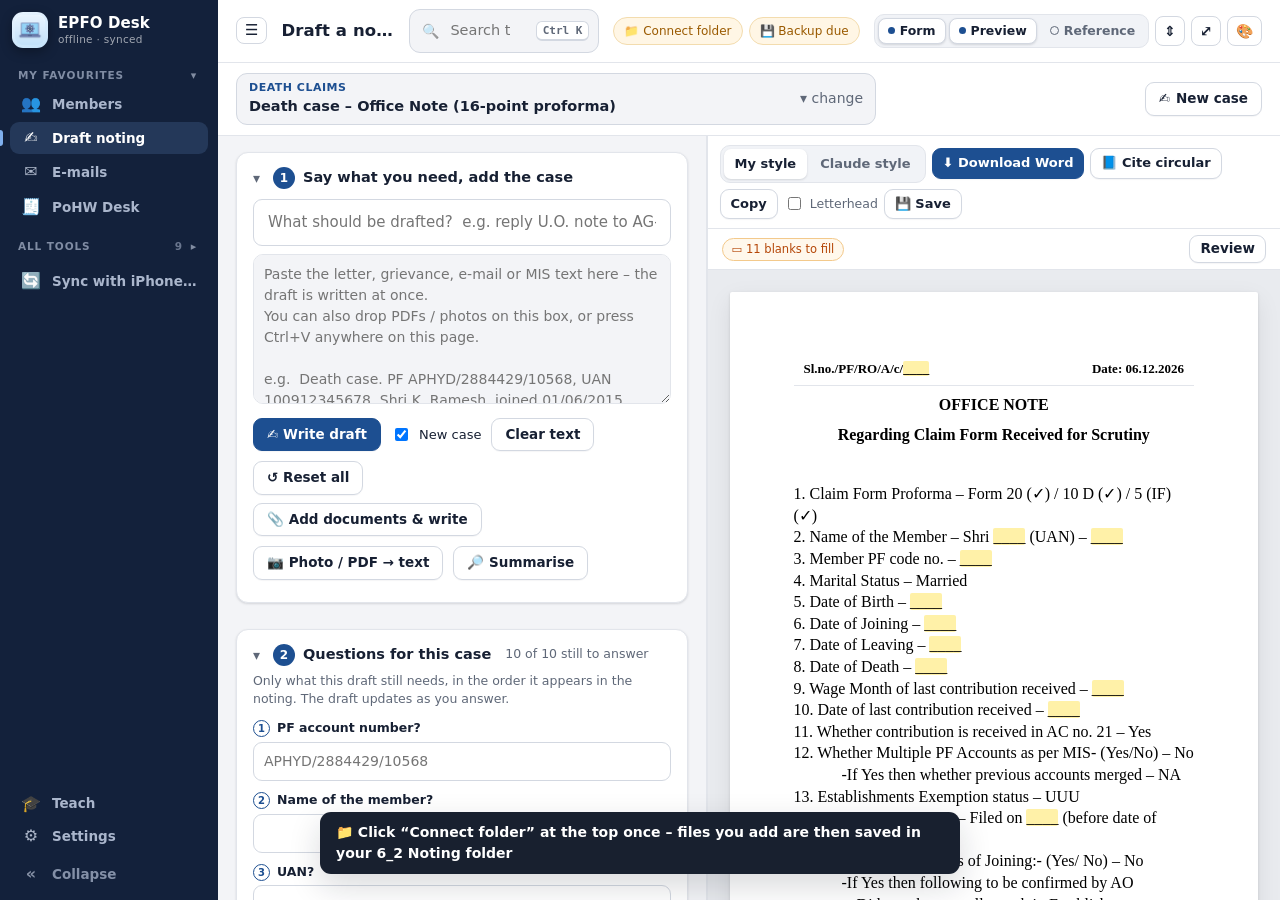
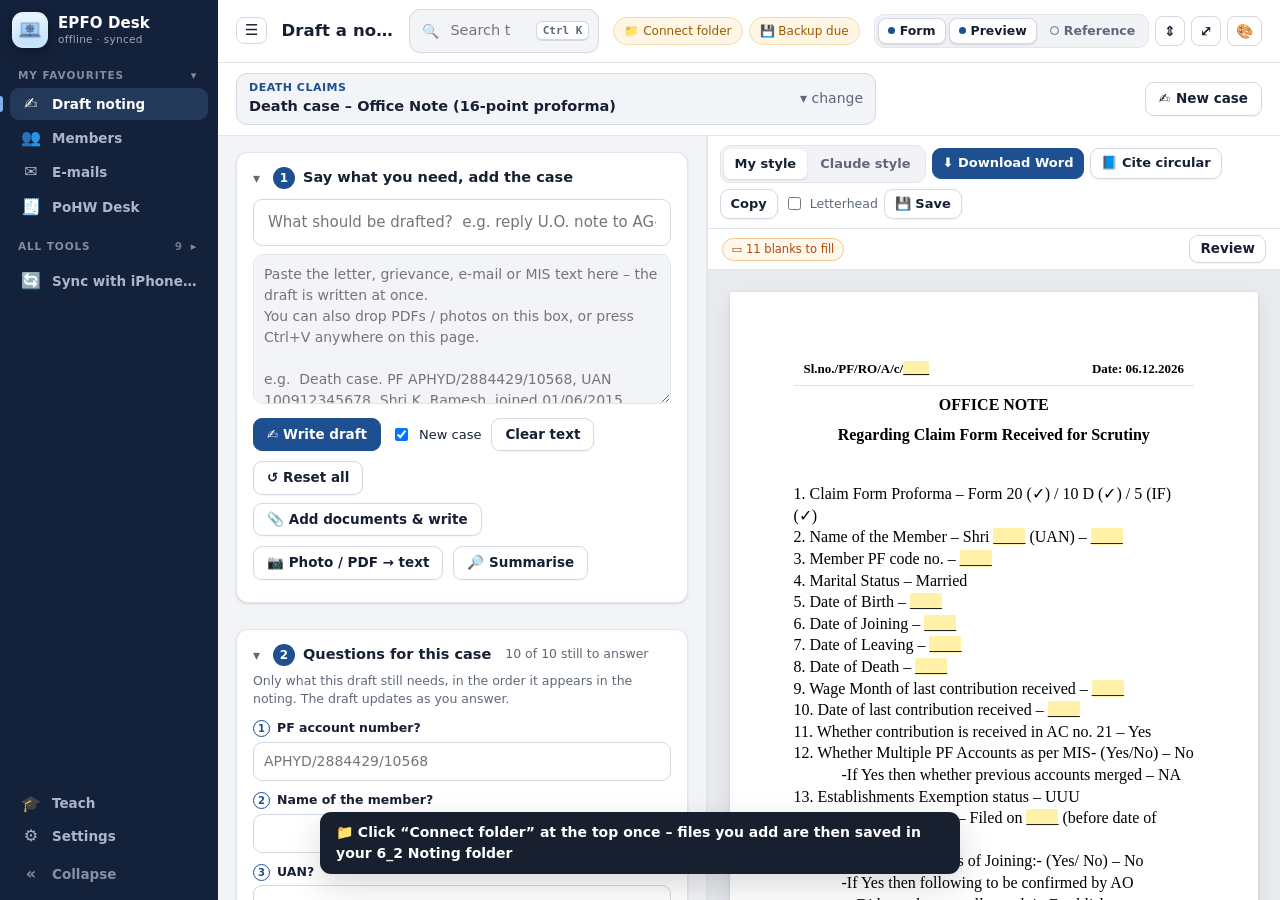
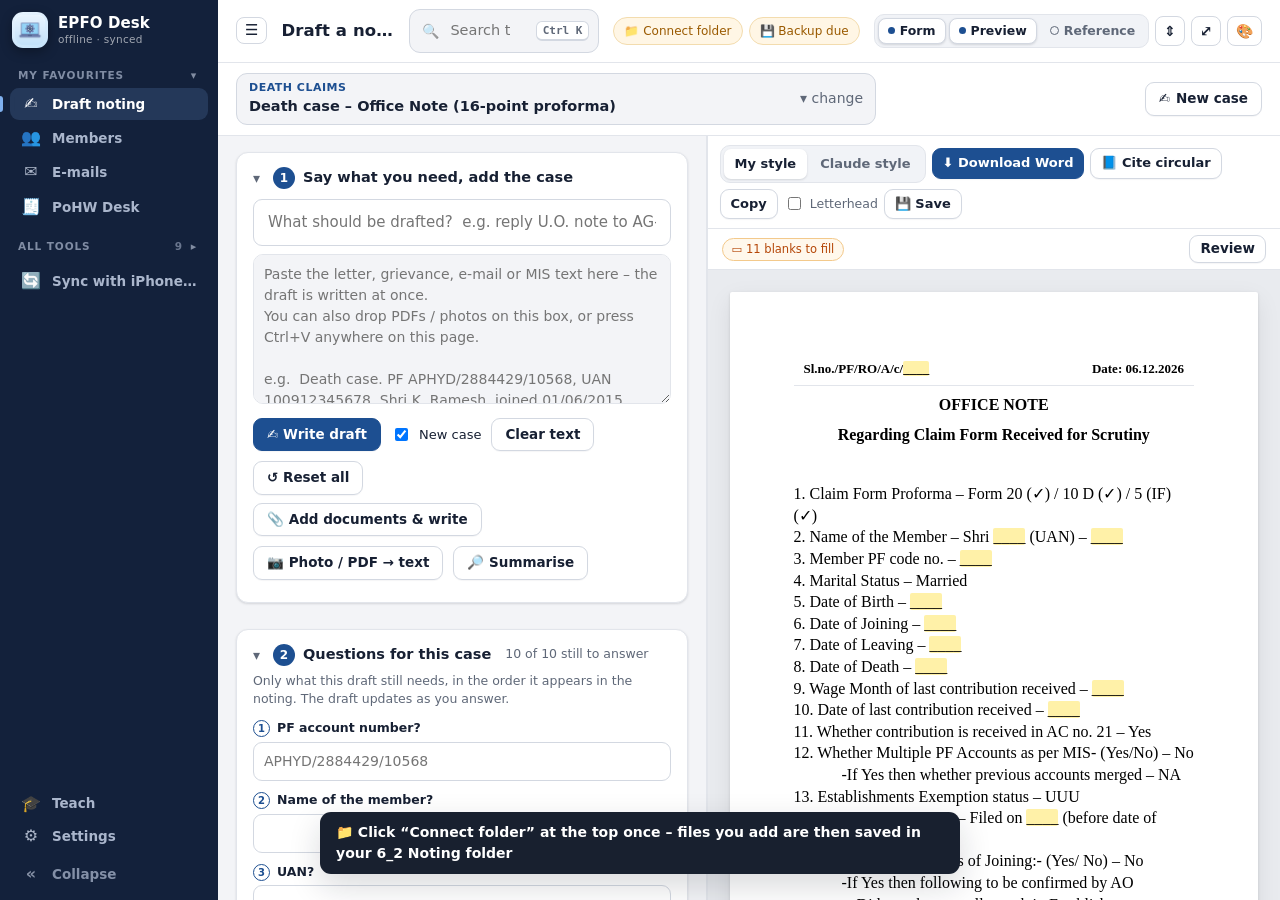
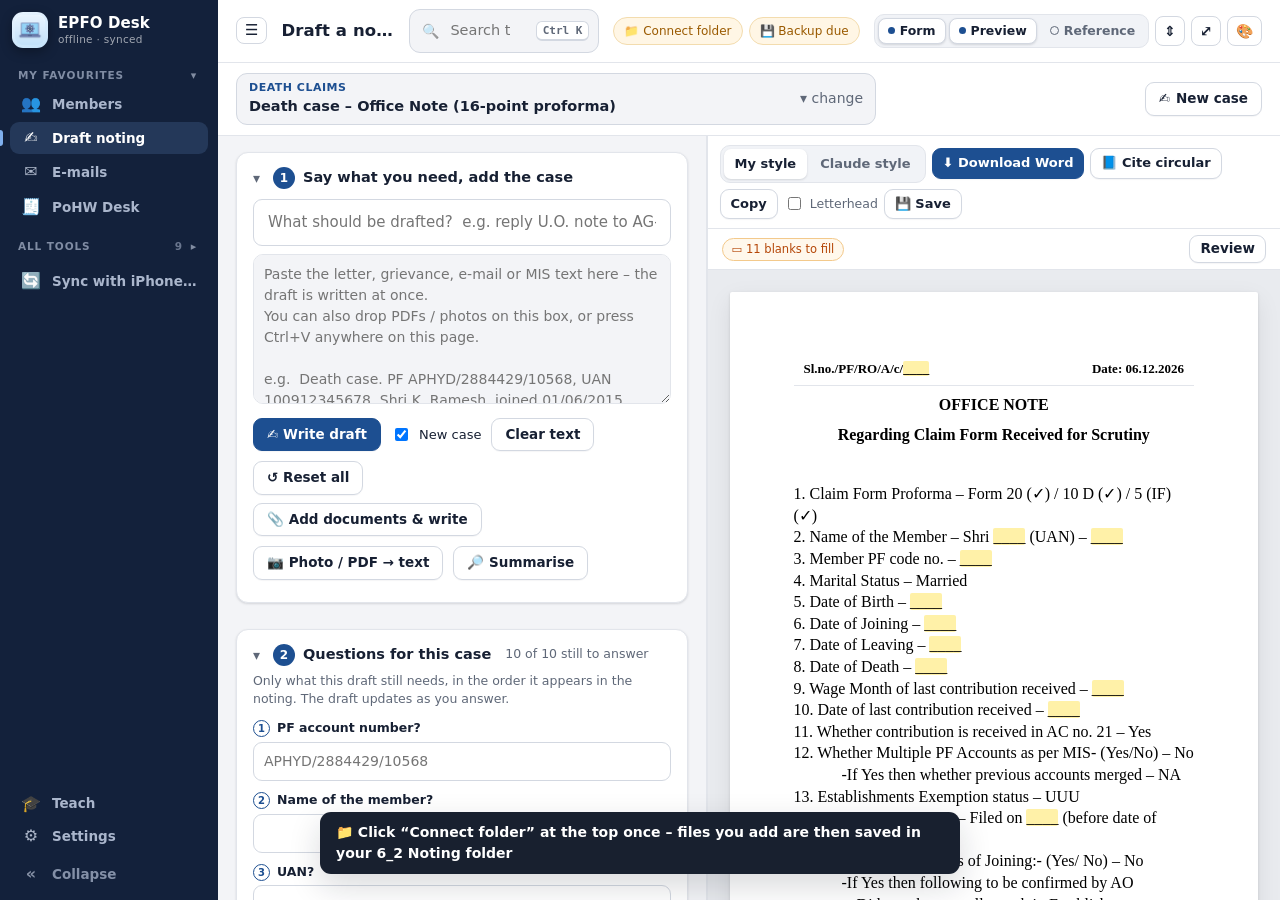
